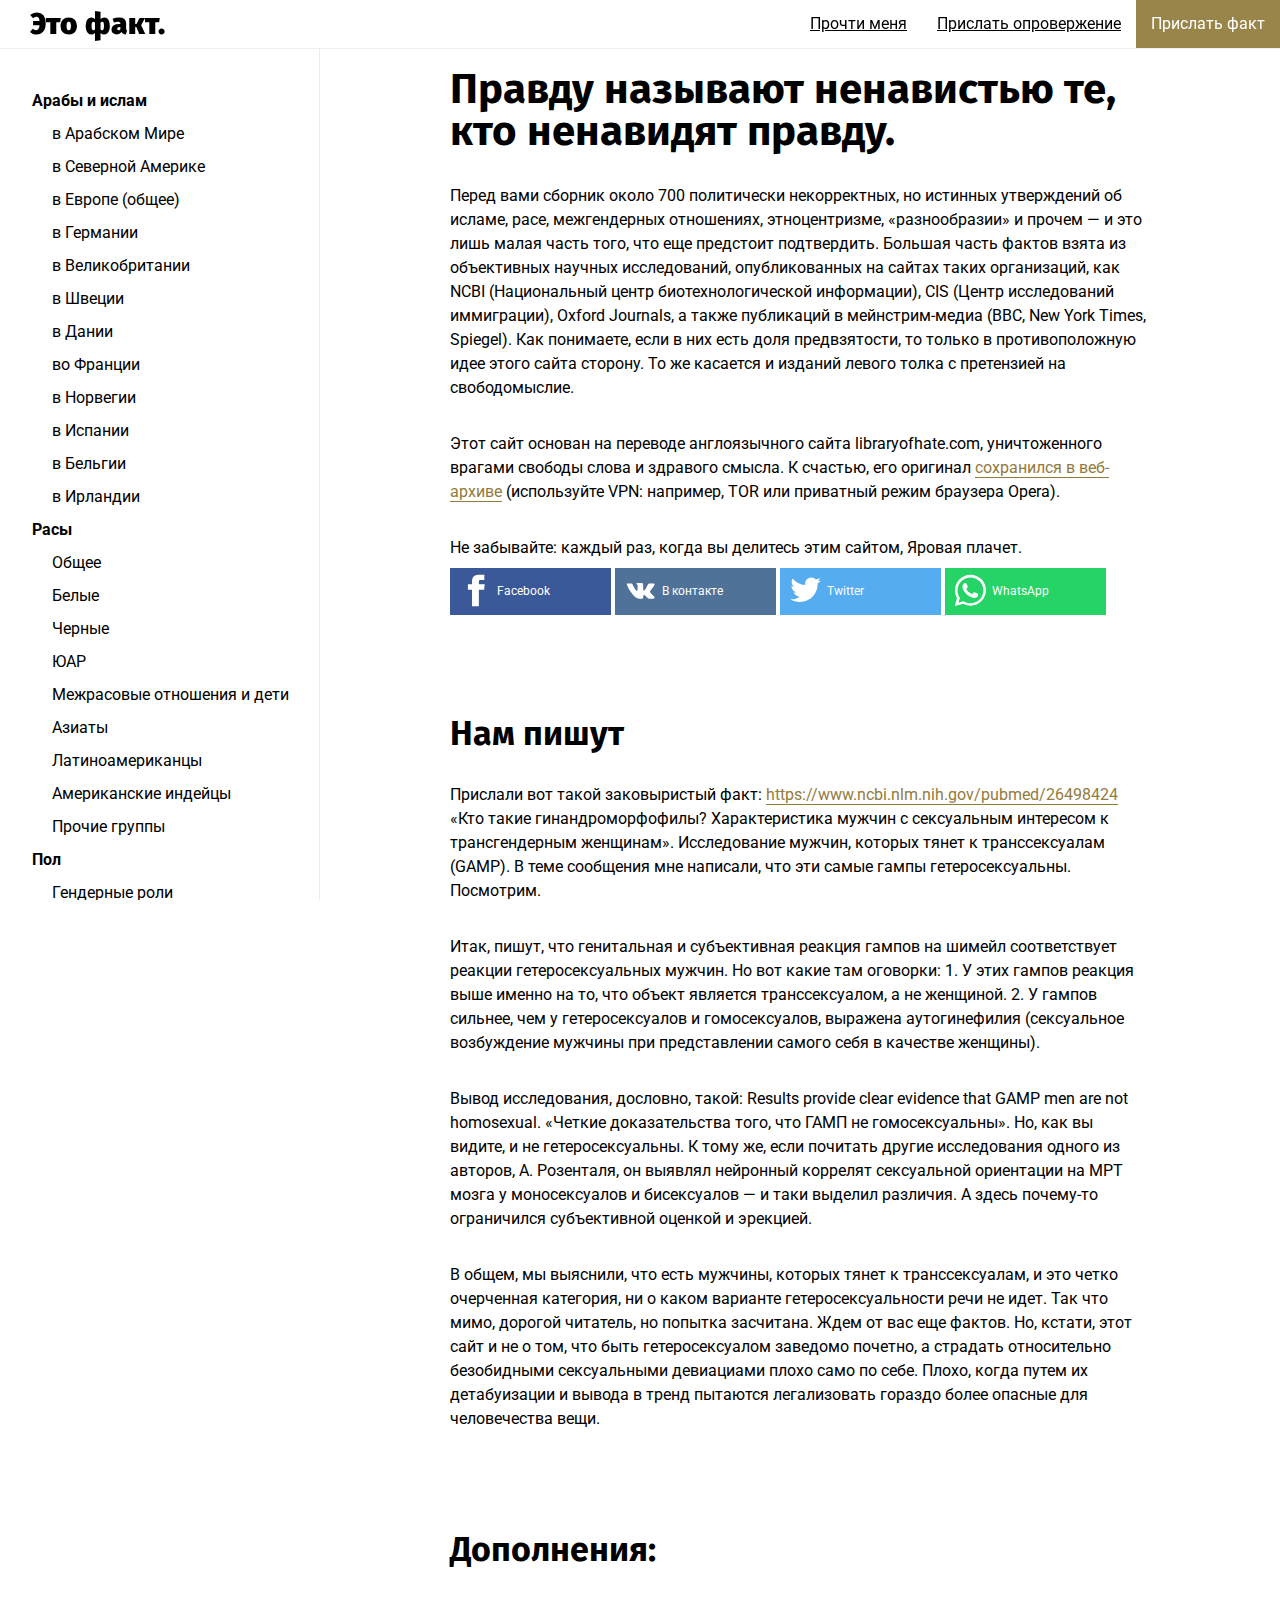
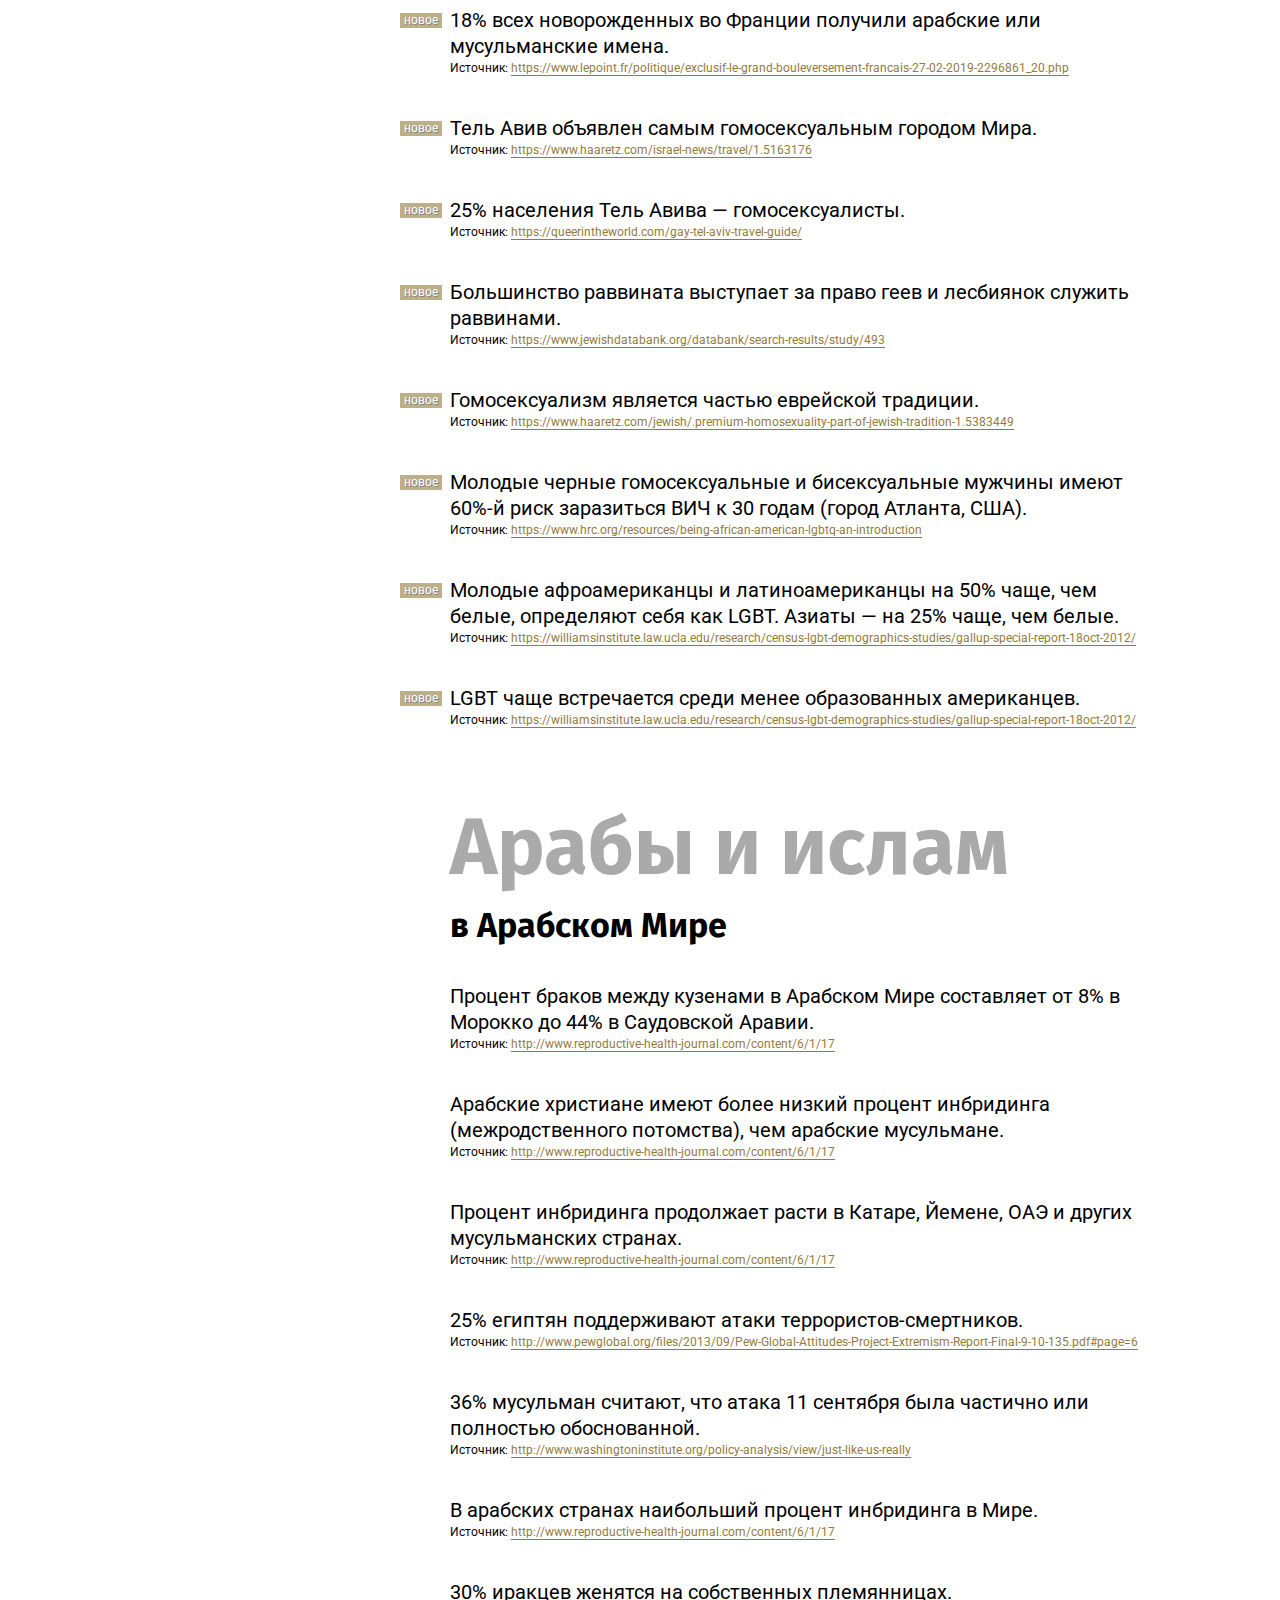
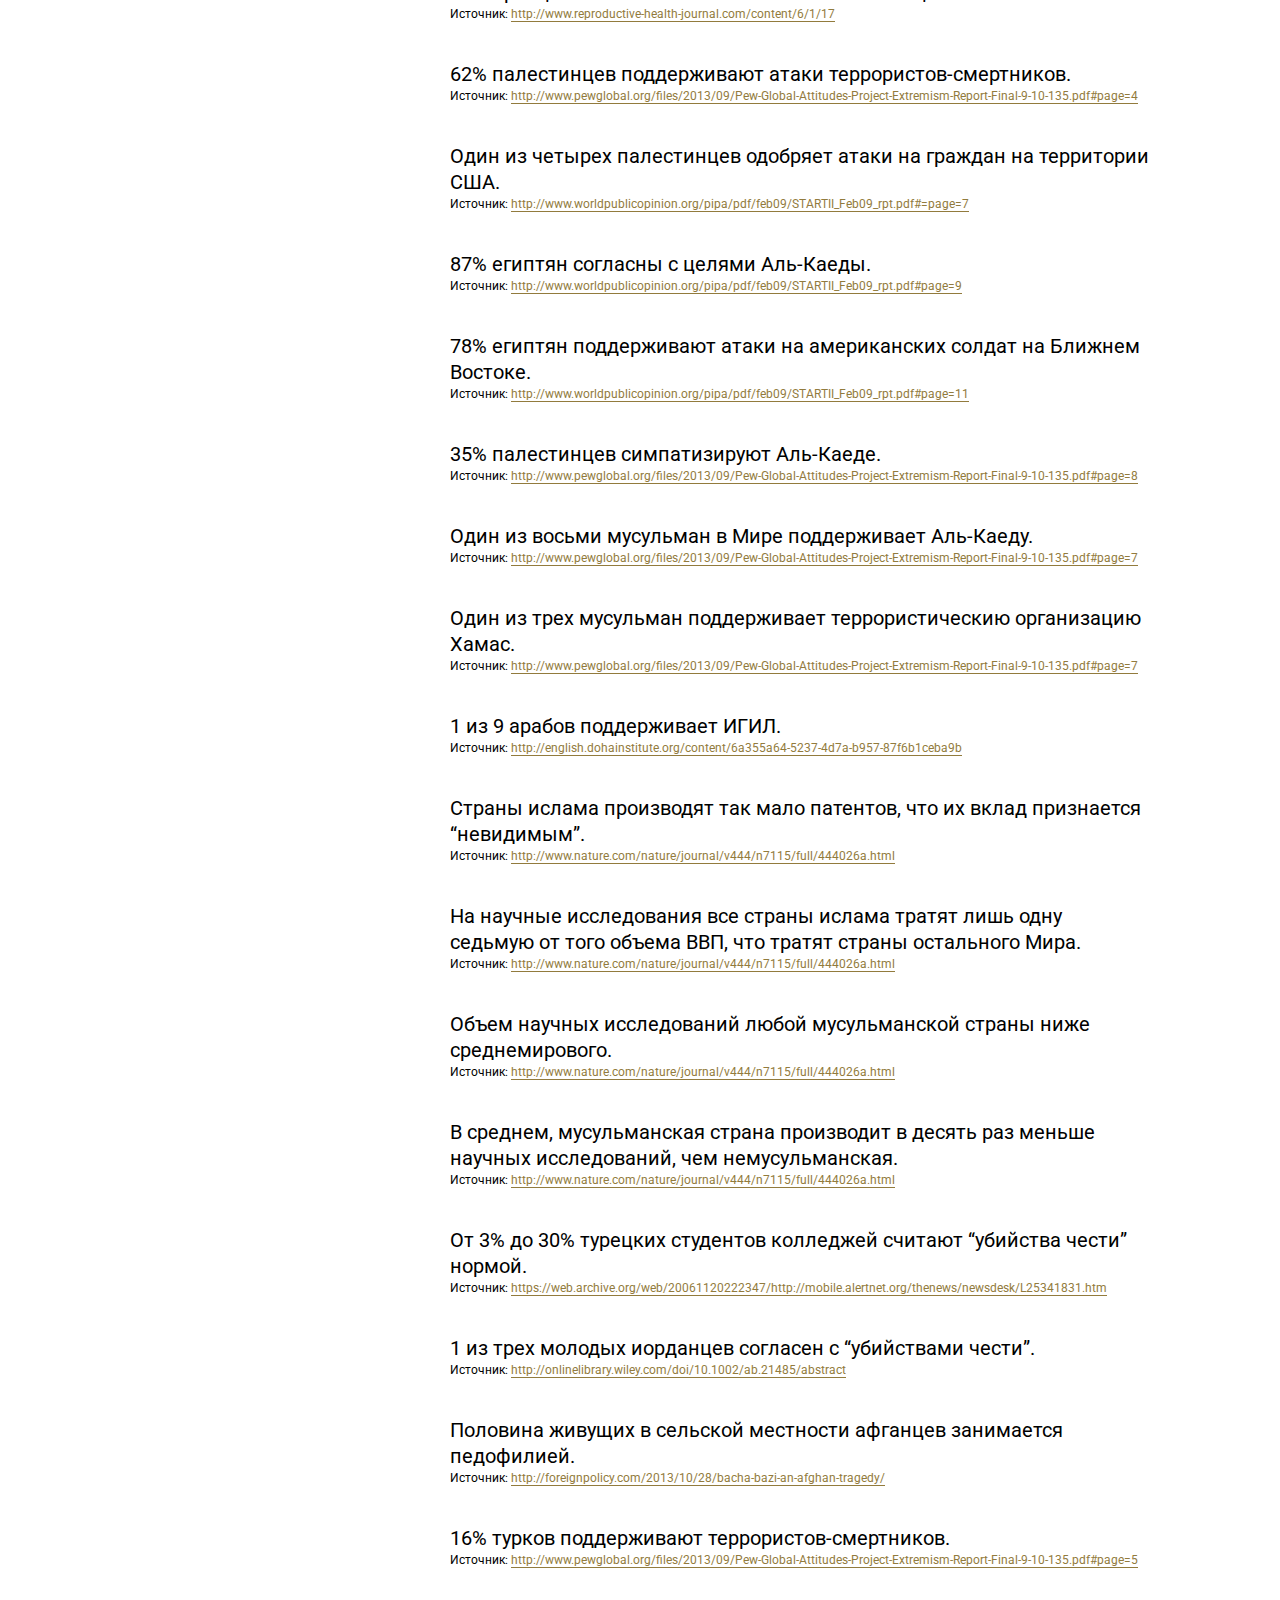
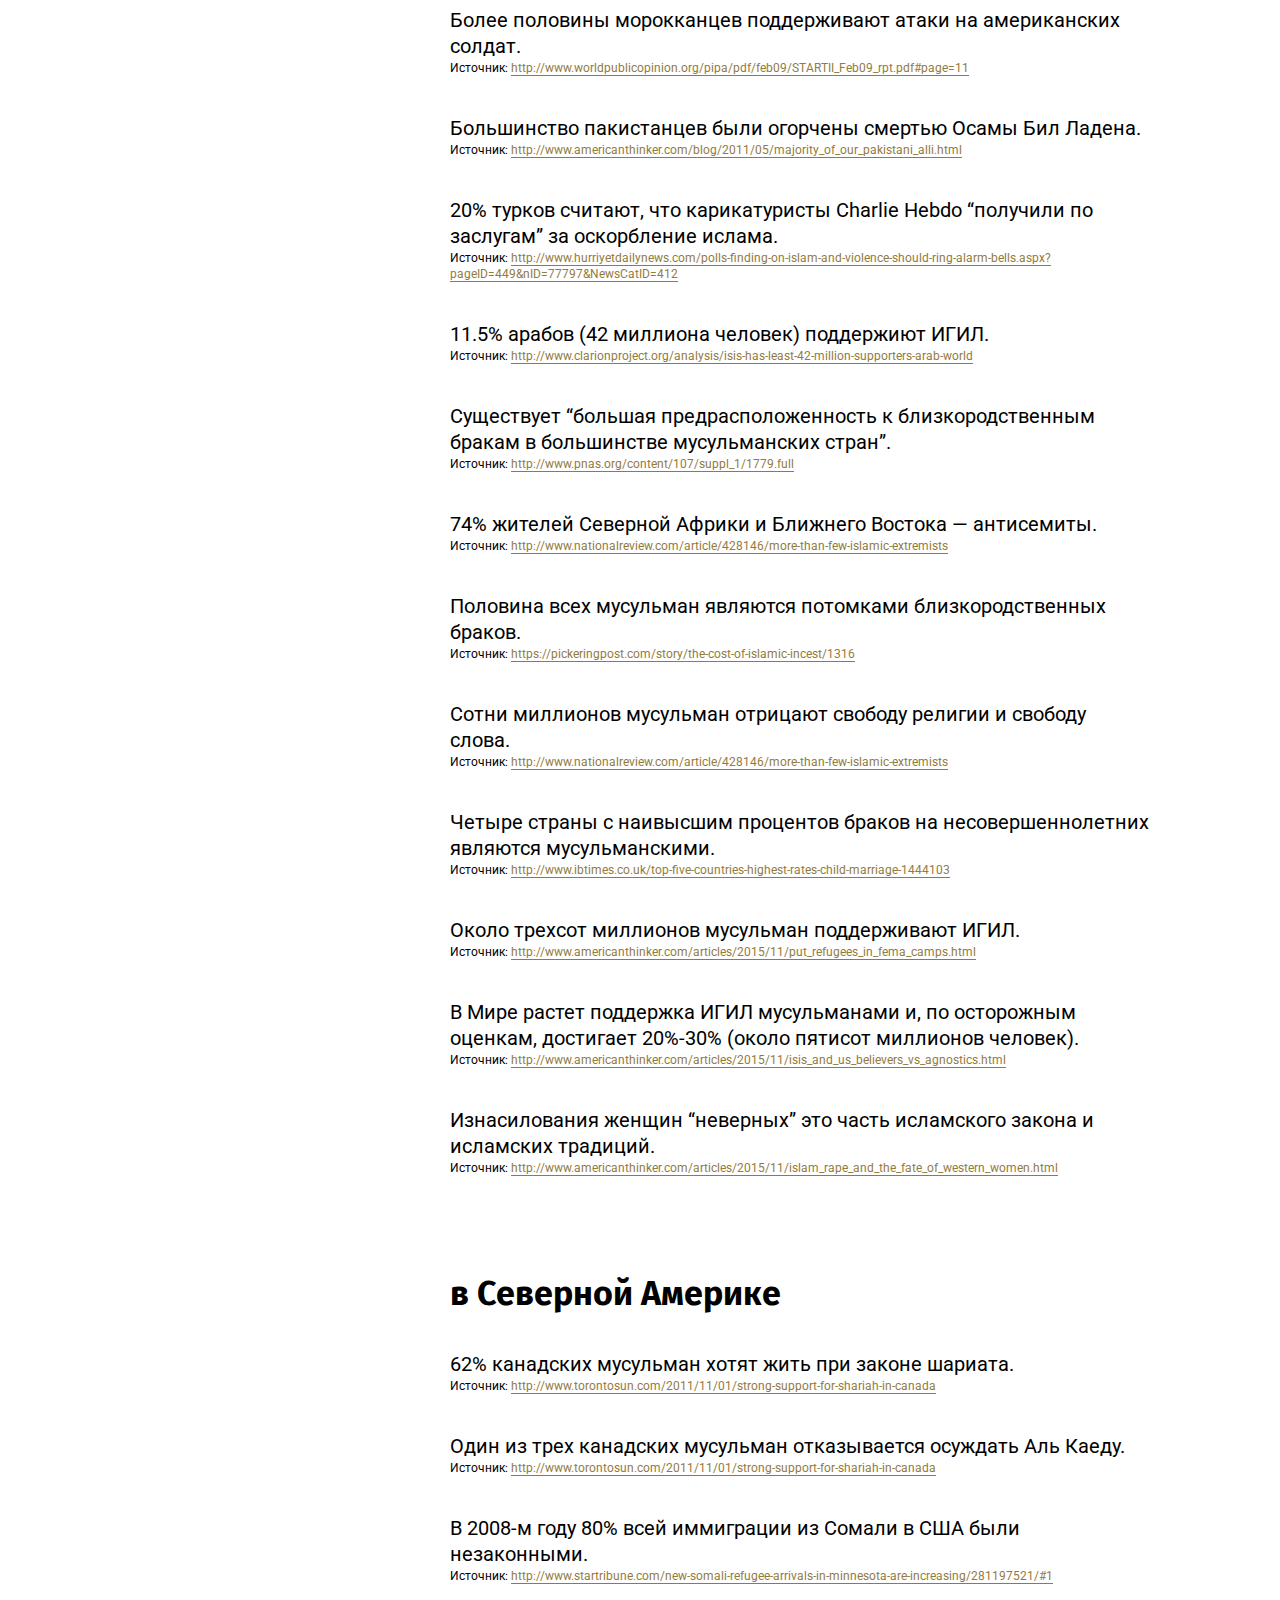
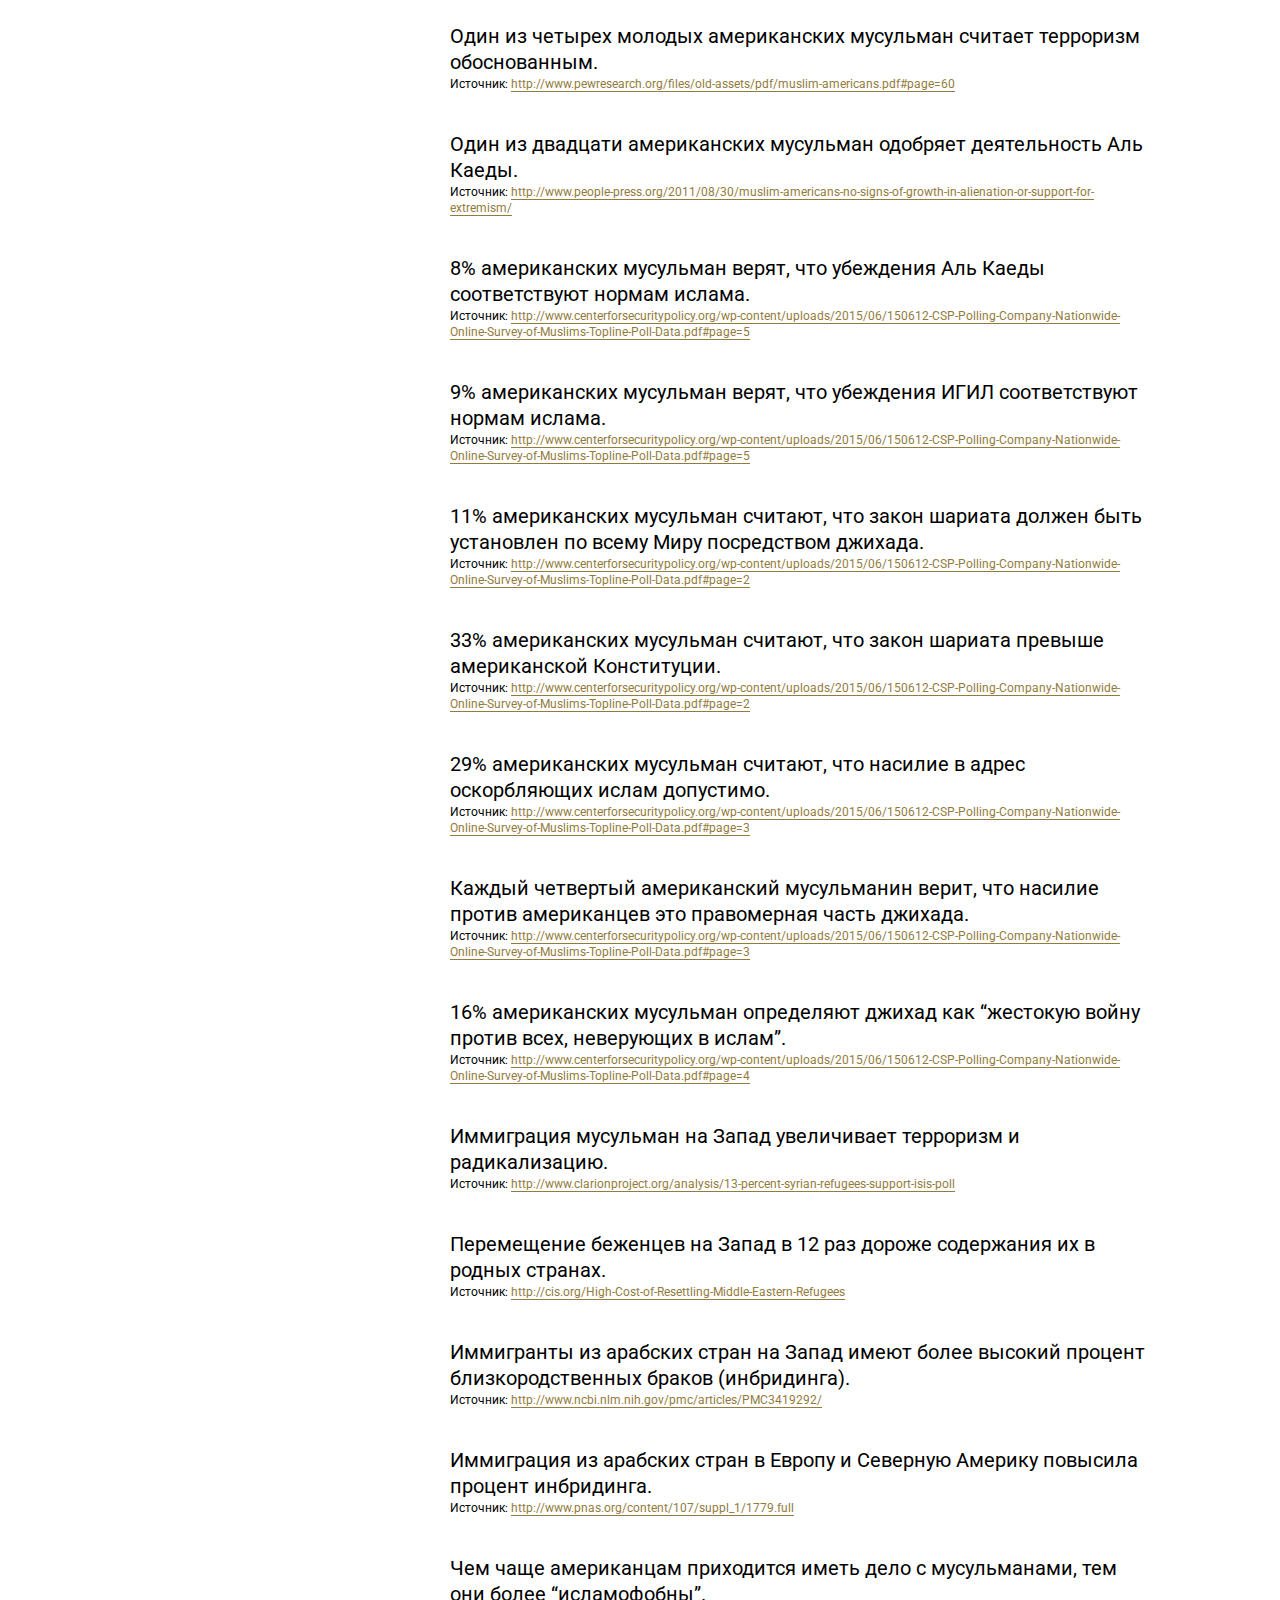
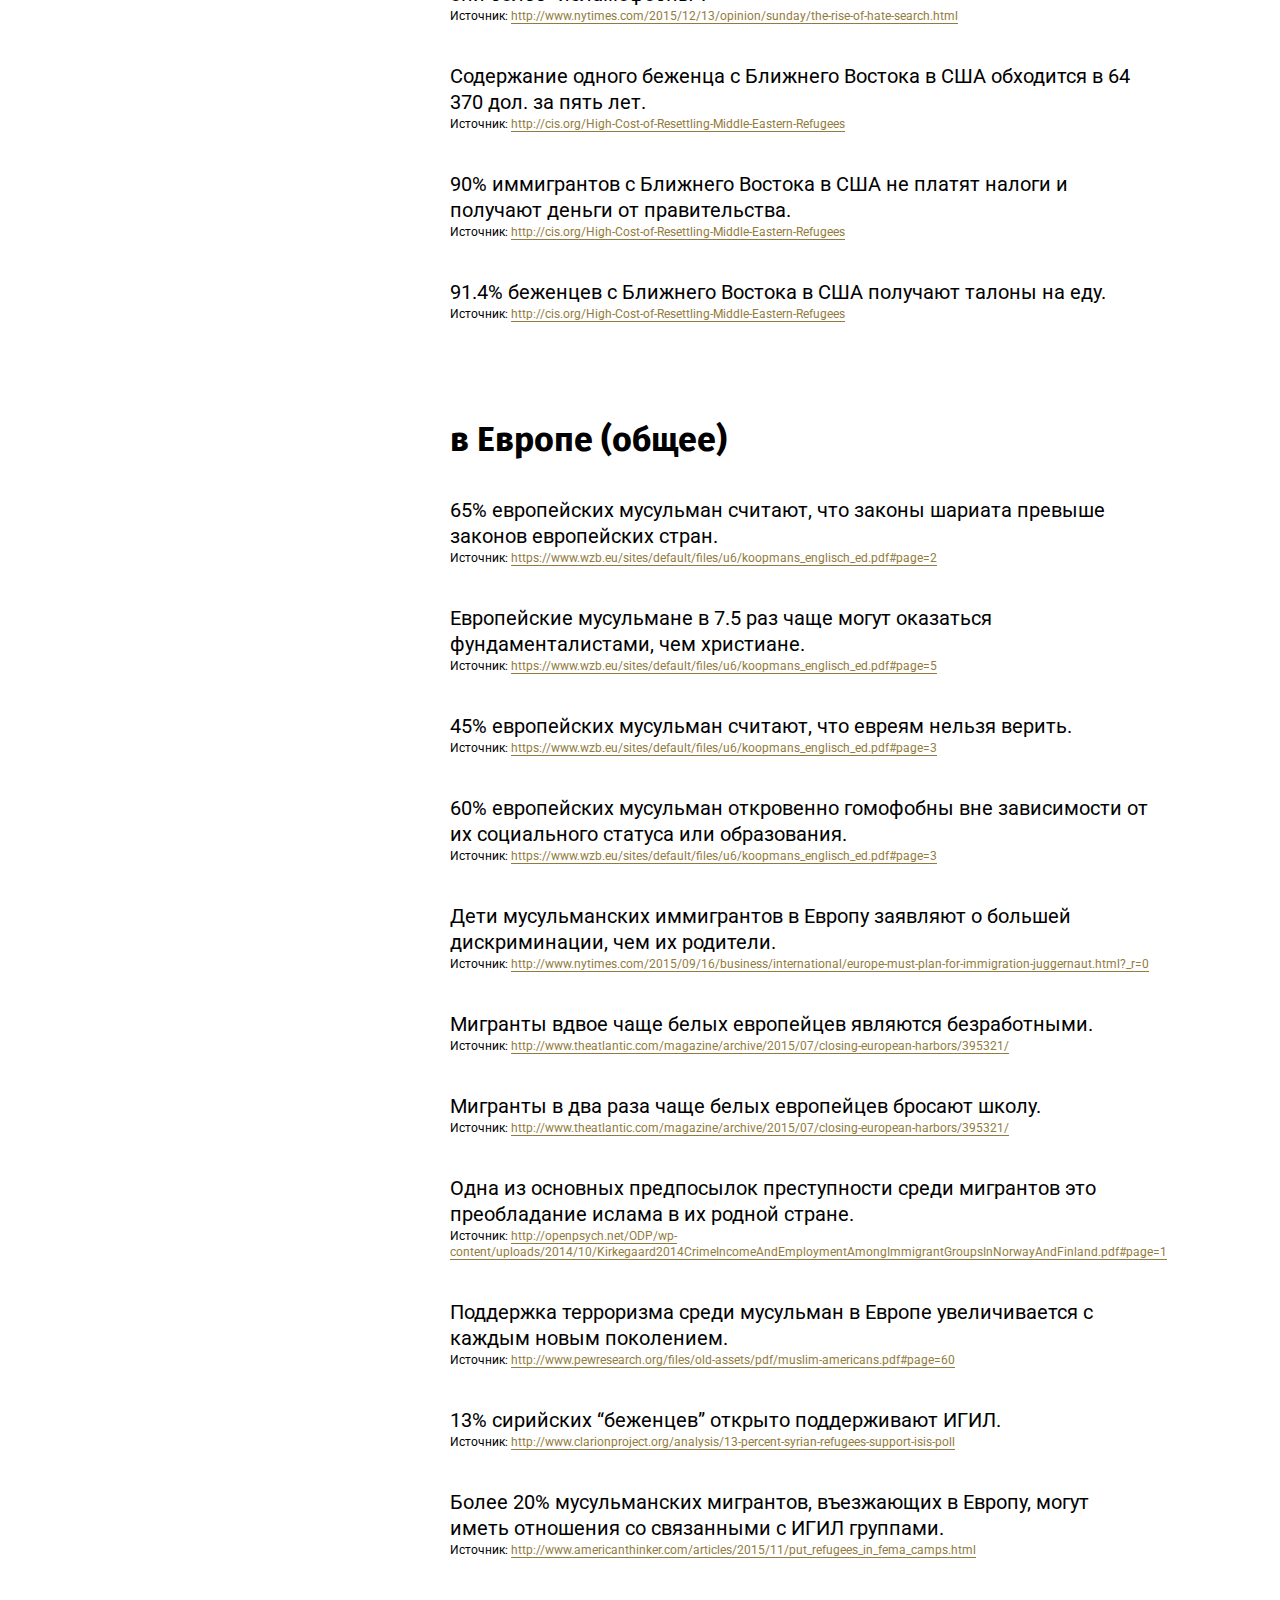
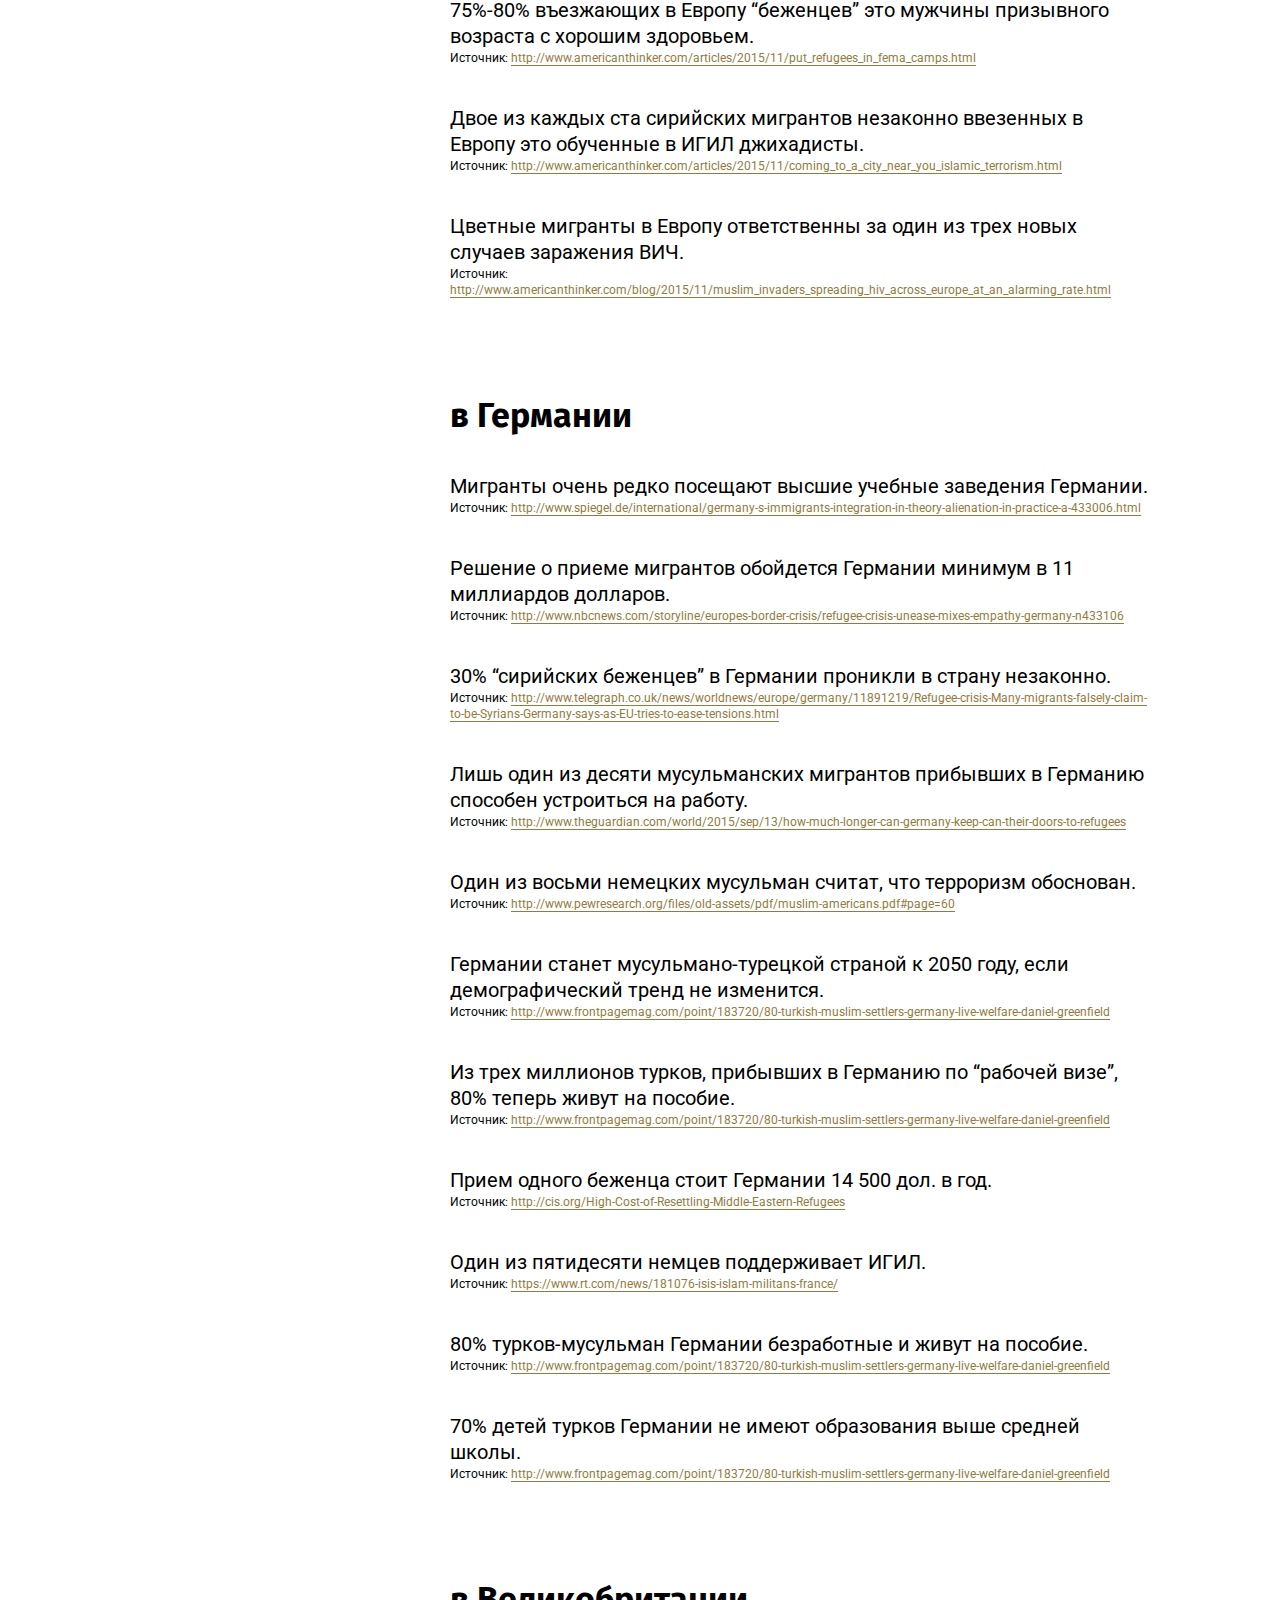
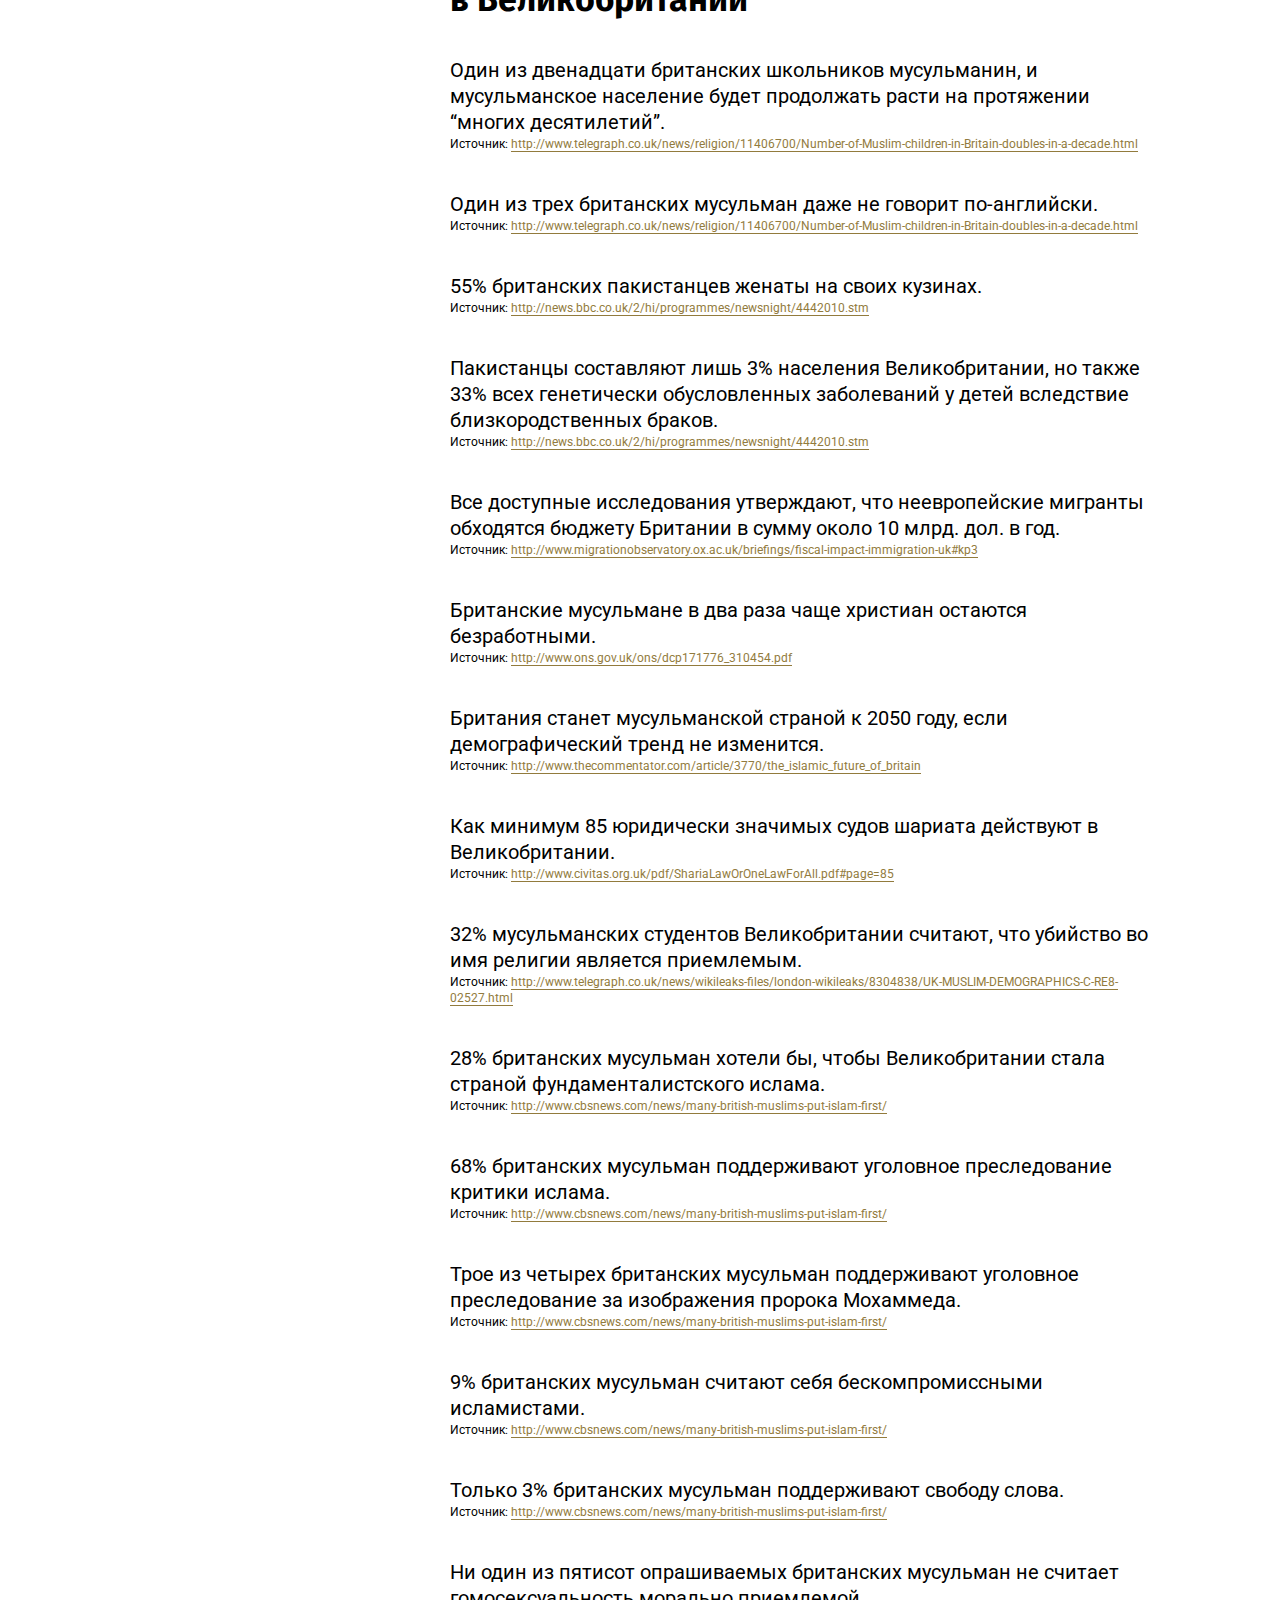
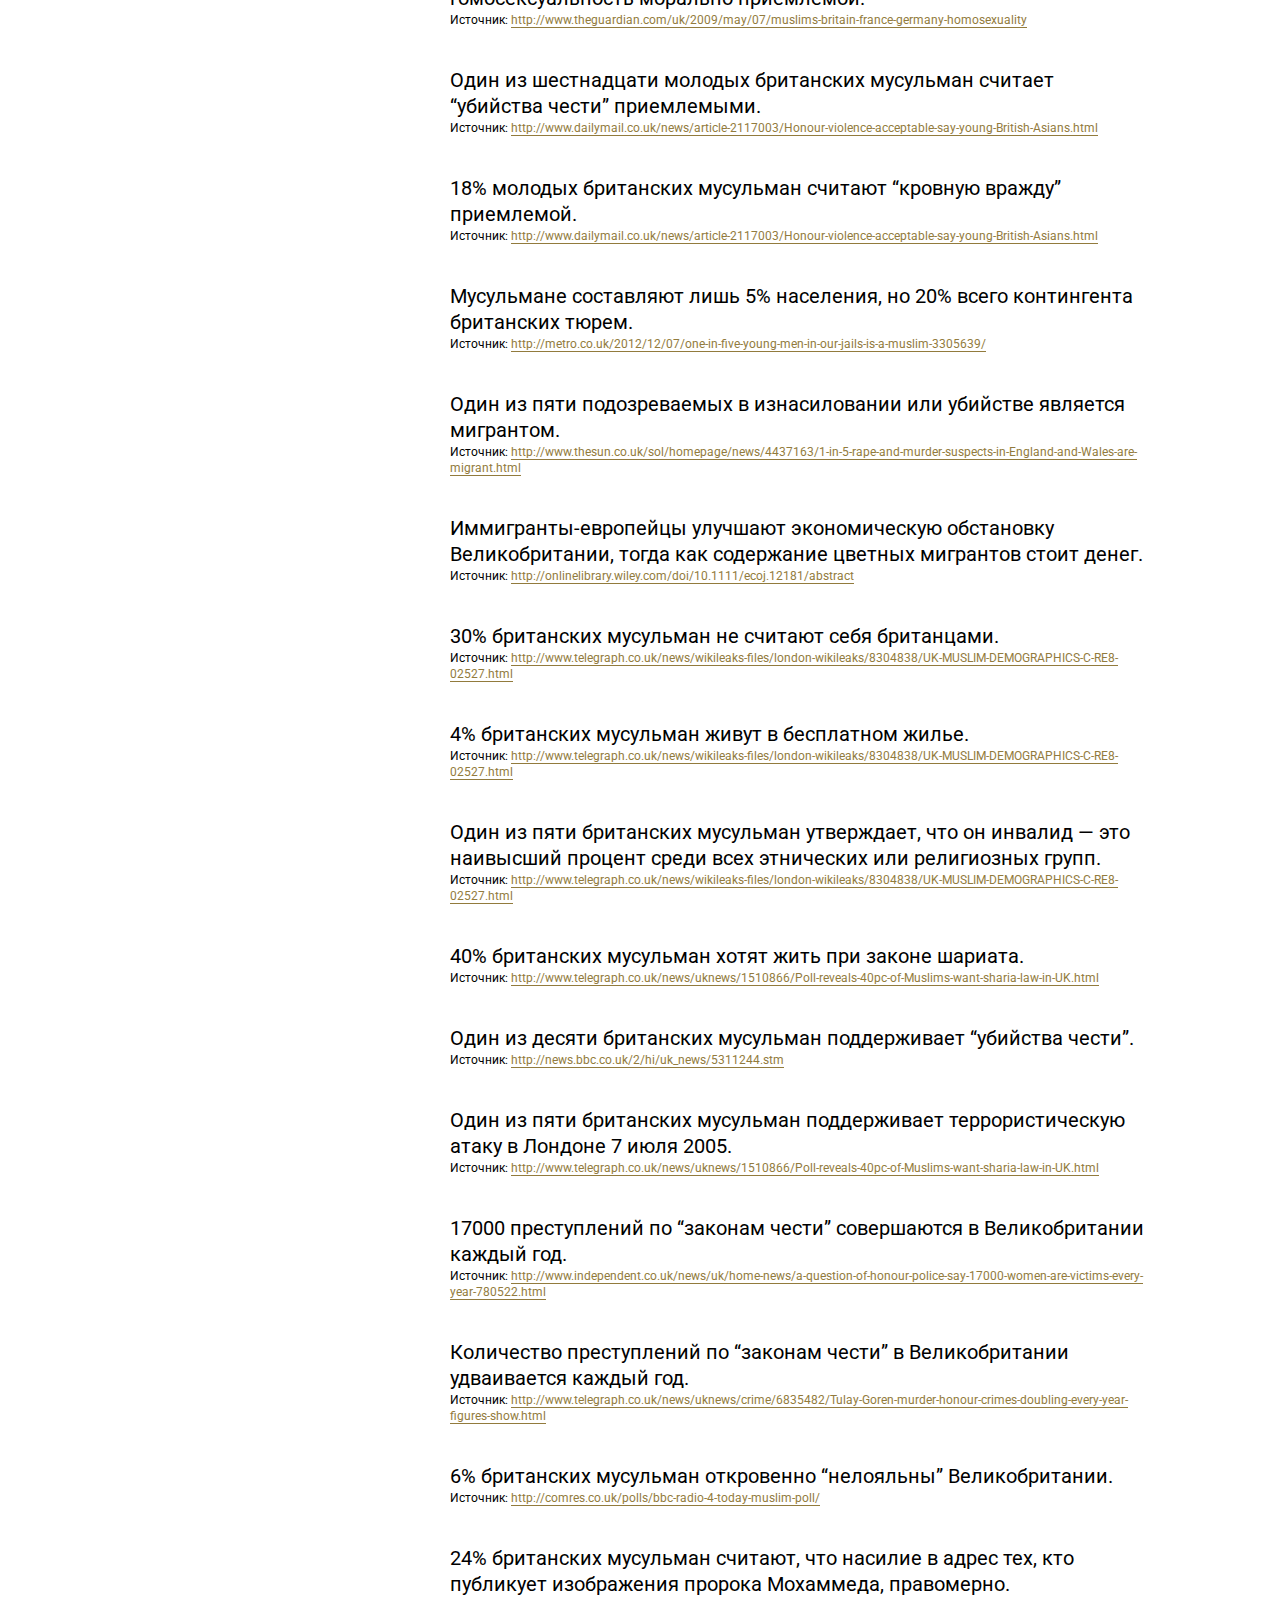
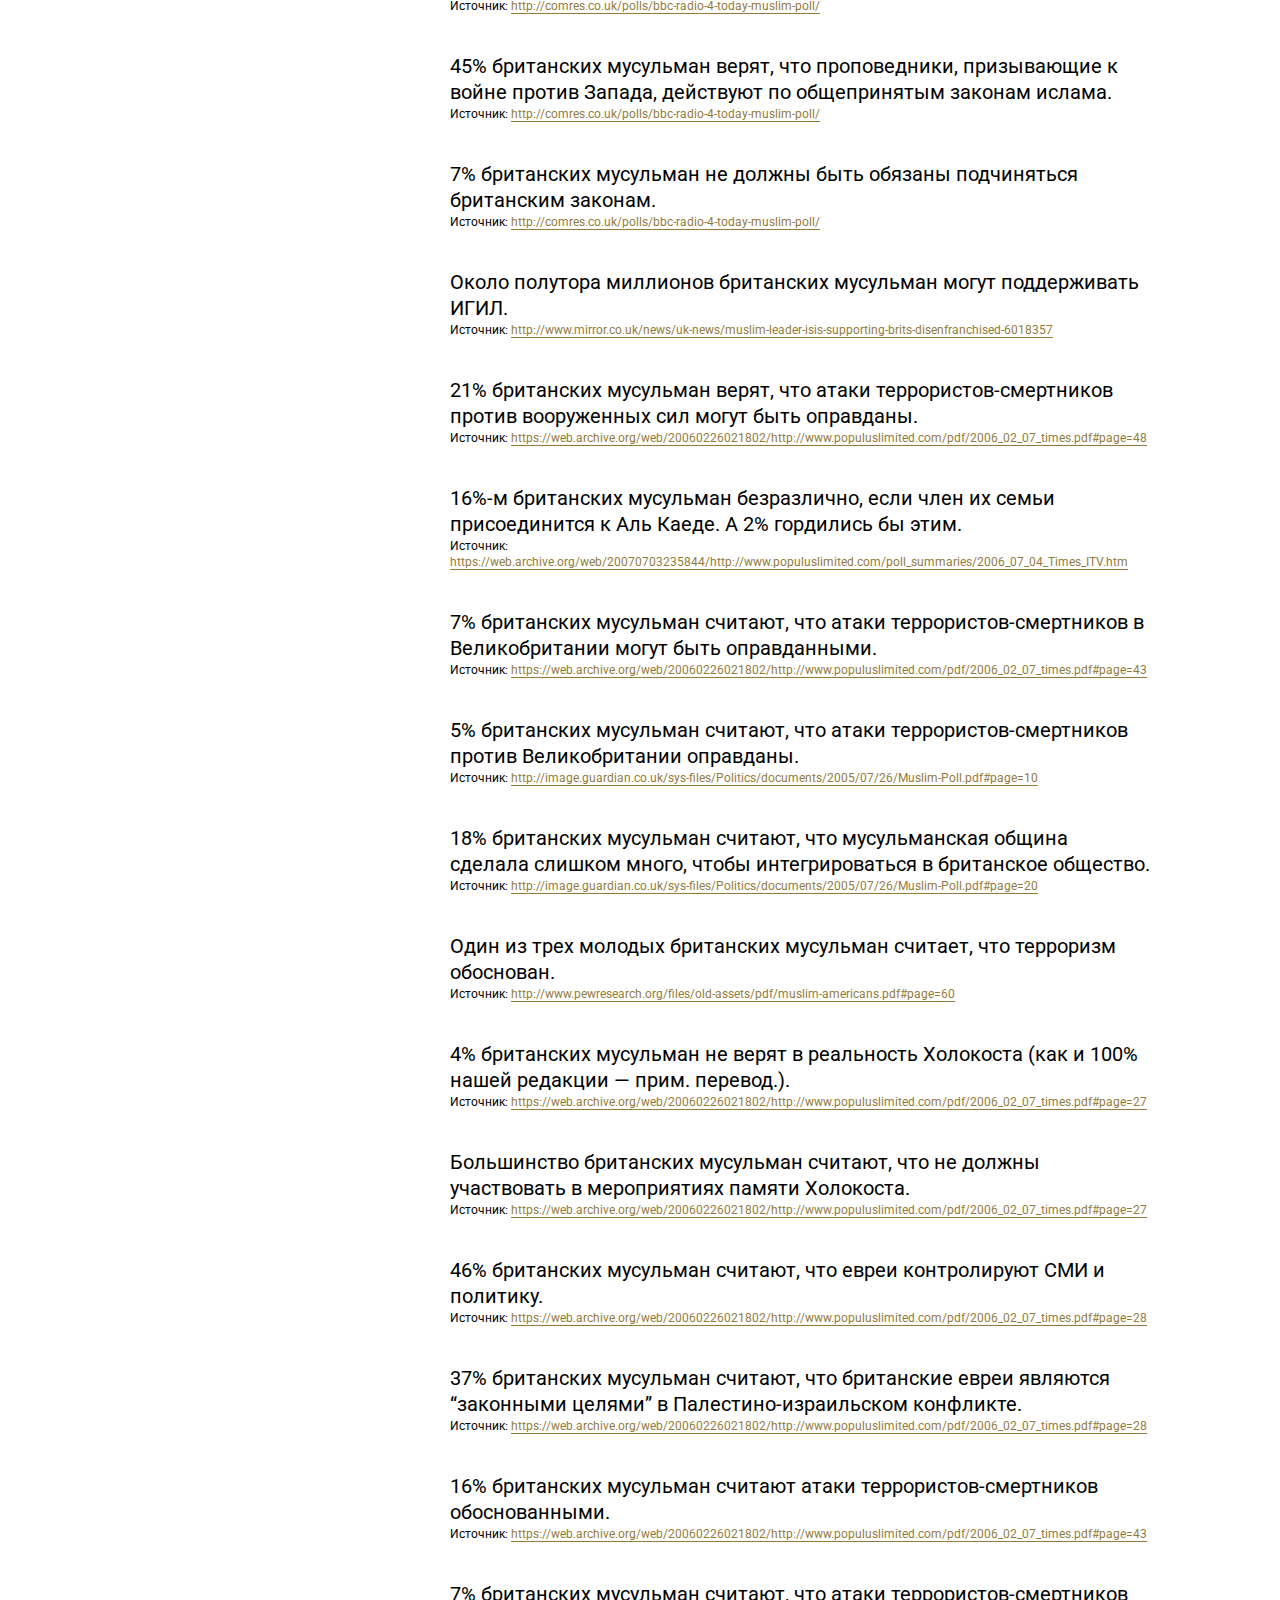
==== index.html @ 8bdcd903 "+" ====
<!DOCTYPE html>
<html lang="ru">

<head>

	<title>Это факт.</title>
	<meta name="description" content="Подборка научных, статистически доказанных и проверенных жизнью фактов для чистки мозгов от вируса либерализма и толерантности.">
	<meta name="author" content="К.">
	<link rel="shortcut icon" type="image/png" href="favicon.png" />

	<meta charset="utf-8">
	<meta name="viewport" content="initial-scale=1.0,user-scalable=no,maximum-scale=1" media="(device-height: 568px)">
	<meta name="apple-mobile-web-app-capable" content="yes">
	<meta name="HandheldFriendly" content="True">
	<meta name="apple-mobile-web-app-status-bar-style" content="black">

	<meta property="og:locale" content="ru_RU" />
	<meta property="og:type" content="website" />
	<meta property="og:title" content="Это факт." />
	<meta property="og:description" content="Подборка научных, статистически доказанных и проверенных жизнью фактов для чистки мозгов от вируса либерализма и толерантности." />
	<meta property="og:image" content="https://etofact.github.io/social-image.jpg" />
	<meta property="og:url" content="http://etofact.github.io" />
	<meta property="og:site_name" content="Это факт." />
	<meta name="twitter:title" content="Это факт">
	<meta name="twitter:description" content="Подборка научных, статистически доказанных и проверенных жизнью фактов для чистки мозгов от вируса либерализма и толерантности.">
	<meta name="twitter:image" content="https://etofact.github.io/social-image.jpg">

	<!-- Style Sheets -->
	<link rel="stylesheet" type="text/css" media="all" href="css/reset.css" />
	<link rel="stylesheet" type="text/css" media="all" href="css/trunk.css" />

	<!-- Scripts -->
	<script type="text/javascript">
		if (typeof jQuery == 'undefined')
			document.write(unescape("%3Cscript src='js/jquery-1.9.js'" +
				"type='text/javascript'%3E%3C/script%3E"))
	</script>
	<script type="text/javascript" language="javascript" src="js/trunk.js"></script>
	<!--[if lt IE 9]>
<script src="js/html5shiv.js"></script>
<![endif]-->


</head>

<body id="mainNav">

	<div class="container">

		<header class="slide">
			<ul id="navToggle" class="burger slide">
				<li></li>
				<li></li>
				<li></li>
			</ul>
			<h1>Это факт.</h1>

			<label class="send-f" for="modal-2">Прислать факт</label>
			<label class="send-x" for="modal-1">Прислать опровержение</label>
			<a class="send-x js-scroll-trigger" href="#Reamde">Прочти меня</a>


			<dropdown>
				<input id="toggle2" type="checkbox">
				<label for="toggle2" class="animate"></label>
				<ul class="animate">
					<li class="animate">
						<a class="resp-sharing-button__link" href="https://facebook.com/sharer/sharer.php?u=https%3A%2F%2Fetofact.github.io" target="_blank" rel="noopener" aria-label="Facebook">
							<div class="resp-sharing-button resp-sharing-button--facebook resp-sharing-button--medium">
								<div aria-hidden="true" class="resp-sharing-button__icon resp-sharing-button__icon--solid">
									<svg xmlns="http://www.w3.org/2000/svg" viewBox="0 0 24 24">
										<path d="M18.77 7.46H14.5v-1.9c0-.9.6-1.1 1-1.1h3V.5h-4.33C10.24.5 9.5 3.44 9.5 5.32v2.15h-3v4h3v12h5v-12h3.85l.42-4z" /></svg></div>Facebook
							</div>
						</a>

					</li>
					<li class="animate">
						<a class="resp-sharing-button__link" href="http://vk.com/share.php?title=%D0%9F%D0%BE%D0%B4%D0%B1%D0%BE%D1%80%D0%BA%D0%B0%20%D0%BD%D0%B0%D1%83%D1%87%D0%BD%D1%8B%D1%85%2C%20%D1%81%D1%82%D0%B0%D1%82%D0%B8%D1%81%D1%82%D0%B8%D1%87%D0%B5%D1%81%D0%BA%D0%B8%20%D0%B4%D0%BE%D0%BA%D0%B0%D0%B7%D0%B0%D0%BD%D0%BD%D1%8B%D1%85%20%D0%B8%20%D0%BE%D0%B1%D1%89%D0%B5%D0%B8%D0%B7%D0%B2%D0%B5%D1%81%D1%82%D0%BD%D1%8B%D1%85%20%D1%83%D1%82%D0%B2%D0%B5%D1%80%D0%B6%D0%B4%D0%B5%D0%BD%D0%B8%D0%B9%20%D0%B4%D0%BB%D1%8F%20%D0%B2%D0%B7%D1%80%D1%8B%D0%B2%D0%B0%20%D0%BB%D0%B8%D0%B1%D0%B5%D1%80%D0%B0%D0%BB%D1%8C%D0%BD%D1%8B%D1%85%20%D0%BC%D0%BE%D0%B7%D0%B3%D0%BE%D0%B2.&amp;url=https%3A%2F%2Fetofact.github.io" target="_blank" rel="noopener" aria-label="VK">
							<div class="resp-sharing-button resp-sharing-button--vk resp-sharing-button--medium">
								<div aria-hidden="true" class="resp-sharing-button__icon resp-sharing-button__icon--solid">
									<svg xmlns="http://www.w3.org/2000/svg" viewBox="0 0 24 24">
										<path d="M21.547 7h-3.29a.743.743 0 0 0-.655.392s-1.312 2.416-1.734 3.23C14.734 12.813 14 12.126 14 11.11V7.603A1.104 1.104 0 0 0 12.896 6.5h-2.474a1.982 1.982 0 0 0-1.75.813s1.255-.204 1.255 1.49c0 .42.022 1.626.04 2.64a.73.73 0 0 1-1.272.503 21.54 21.54 0 0 1-2.498-4.543.693.693 0 0 0-.63-.403h-2.99a.508.508 0 0 0-.48.685C3.005 10.175 6.918 18 11.38 18h1.878a.742.742 0 0 0 .742-.742v-1.135a.73.73 0 0 1 1.23-.53l2.247 2.112a1.09 1.09 0 0 0 .746.295h2.953c1.424 0 1.424-.988.647-1.753-.546-.538-2.518-2.617-2.518-2.617a1.02 1.02 0 0 1-.078-1.323c.637-.84 1.68-2.212 2.122-2.8.603-.804 1.697-2.507.197-2.507z" /></svg></div>В контакте
							</div>
						</a>
					</li>
					<li class="animate">
						<a class="resp-sharing-button__link" href="https://twitter.com/intent/tweet/?text=%D0%9F%D0%BE%D0%B4%D0%B1%D0%BE%D1%80%D0%BA%D0%B0%20%D0%BD%D0%B0%D1%83%D1%87%D0%BD%D1%8B%D1%85%2C%20%D1%81%D1%82%D0%B0%D1%82%D0%B8%D1%81%D1%82%D0%B8%D1%87%D0%B5%D1%81%D0%BA%D0%B8%20%D0%B4%D0%BE%D0%BA%D0%B0%D0%B7%D0%B0%D0%BD%D0%BD%D1%8B%D1%85%20%D0%B8%20%D0%BE%D0%B1%D1%89%D0%B5%D0%B8%D0%B7%D0%B2%D0%B5%D1%81%D1%82%D0%BD%D1%8B%D1%85%20%D1%83%D1%82%D0%B2%D0%B5%D1%80%D0%B6%D0%B4%D0%B5%D0%BD%D0%B8%D0%B9%20%D0%B4%D0%BB%D1%8F%20%D0%B2%D0%B7%D1%80%D1%8B%D0%B2%D0%B0%20%D0%BB%D0%B8%D0%B1%D0%B5%D1%80%D0%B0%D0%BB%D1%8C%D0%BD%D1%8B%D1%85%20%D0%BC%D0%BE%D0%B7%D0%B3%D0%BE%D0%B2.&amp;url=https%3A%2F%2Fetofact.github.io" target="_blank" rel="noopener" aria-label="Twitter">
							<div class="resp-sharing-button resp-sharing-button--twitter resp-sharing-button--medium">
								<div aria-hidden="true" class="resp-sharing-button__icon resp-sharing-button__icon--solid">
									<svg xmlns="http://www.w3.org/2000/svg" viewBox="0 0 24 24">
										<path d="M23.44 4.83c-.8.37-1.5.38-2.22.02.93-.56.98-.96 1.32-2.02-.88.52-1.86.9-2.9 1.1-.82-.88-2-1.43-3.3-1.43-2.5 0-4.55 2.04-4.55 4.54 0 .36.03.7.1 1.04-3.77-.2-7.12-2-9.36-4.75-.4.67-.6 1.45-.6 2.3 0 1.56.8 2.95 2 3.77-.74-.03-1.44-.23-2.05-.57v.06c0 2.2 1.56 4.03 3.64 4.44-.67.2-1.37.2-2.06.08.58 1.8 2.26 3.12 4.25 3.16C5.78 18.1 3.37 18.74 1 18.46c2 1.3 4.4 2.04 6.97 2.04 8.35 0 12.92-6.92 12.92-12.93 0-.2 0-.4-.02-.6.9-.63 1.96-1.22 2.56-2.14z" /></svg></div>Twitter
							</div>
						</a>
					</li>
					<li class="animate">
						<a class="resp-sharing-button__link" href="whatsapp://send?text=%D0%9F%D0%BE%D0%B4%D0%B1%D0%BE%D1%80%D0%BA%D0%B0%20%D0%BD%D0%B0%D1%83%D1%87%D0%BD%D1%8B%D1%85%2C%20%D1%81%D1%82%D0%B0%D1%82%D0%B8%D1%81%D1%82%D0%B8%D1%87%D0%B5%D1%81%D0%BA%D0%B8%20%D0%B4%D0%BE%D0%BA%D0%B0%D0%B7%D0%B0%D0%BD%D0%BD%D1%8B%D1%85%20%D0%B8%20%D0%BE%D0%B1%D1%89%D0%B5%D0%B8%D0%B7%D0%B2%D0%B5%D1%81%D1%82%D0%BD%D1%8B%D1%85%20%D1%83%D1%82%D0%B2%D0%B5%D1%80%D0%B6%D0%B4%D0%B5%D0%BD%D0%B8%D0%B9%20%D0%B4%D0%BB%D1%8F%20%D0%B2%D0%B7%D1%80%D1%8B%D0%B2%D0%B0%20%D0%BB%D0%B8%D0%B1%D0%B5%D1%80%D0%B0%D0%BB%D1%8C%D0%BD%D1%8B%D1%85%20%D0%BC%D0%BE%D0%B7%D0%B3%D0%BE%D0%B2.%20https%3A%2F%2Fetofact.github.io" target="_blank" rel="noopener" aria-label="WhatsApp">
							<div class="resp-sharing-button resp-sharing-button--whatsapp resp-sharing-button--medium">
								<div aria-hidden="true" class="resp-sharing-button__icon resp-sharing-button__icon--solid">
									<svg xmlns="http://www.w3.org/2000/svg" viewBox="0 0 24 24">
										<path d="M20.1 3.9C17.9 1.7 15 .5 12 .5 5.8.5.7 5.6.7 11.9c0 2 .5 3.9 1.5 5.6L.6 23.4l6-1.6c1.6.9 3.5 1.3 5.4 1.3 6.3 0 11.4-5.1 11.4-11.4-.1-2.8-1.2-5.7-3.3-7.8zM12 21.4c-1.7 0-3.3-.5-4.8-1.3l-.4-.2-3.5 1 1-3.4L4 17c-1-1.5-1.4-3.2-1.4-5.1 0-5.2 4.2-9.4 9.4-9.4 2.5 0 4.9 1 6.7 2.8 1.8 1.8 2.8 4.2 2.8 6.7-.1 5.2-4.3 9.4-9.5 9.4zm5.1-7.1c-.3-.1-1.7-.9-1.9-1-.3-.1-.5-.1-.7.1-.2.3-.8 1-.9 1.1-.2.2-.3.2-.6.1s-1.2-.5-2.3-1.4c-.9-.8-1.4-1.7-1.6-2-.2-.3 0-.5.1-.6s.3-.3.4-.5c.2-.1.3-.3.4-.5.1-.2 0-.4 0-.5C10 9 9.3 7.6 9 7c-.1-.4-.4-.3-.5-.3h-.6s-.4.1-.7.3c-.3.3-1 1-1 2.4s1 2.8 1.1 3c.1.2 2 3.1 4.9 4.3.7.3 1.2.5 1.6.6.7.2 1.3.2 1.8.1.6-.1 1.7-.7 1.9-1.3.2-.7.2-1.2.2-1.3-.1-.3-.3-.4-.6-.5z" /></svg></div>WhatsApp
							</div>
						</a>
					</li>
				</ul>
			</dropdown>



		</header>

		<nav class="slide">
			<div class="sidebar-mask"></div>
			<div class="sidebar" id="navbarResponsive">

				<ul class="navbar-nav" id="main">

					<div class="sendfact-smallscreen">
						<label for="modal-2">Прислать факт</label>
						<label for="modal-1">Прислать опровержение</label>
						<a class="js-scroll-trigger" href="#Reamde">Прочти меня</a>
					</div>

					<li class="nav-item">
						<a class="nav-link js-scroll-trigger" href="#ArIs">Арабы и ислам</a>

						<ul>
							<li class="nav-item"><a class="nav-link js-scroll-trigger" href="#ArIs-1">в Арабском Мире</a>

							</li>
							<li class="nav-item"><a class="nav-link js-scroll-trigger" href="#ArIs-2">в Северной Америке</a>

							</li>
							<li class="nav-item"><a class="nav-link js-scroll-trigger" href="#ArIs-3">в Европе (общее)</a>

							</li>
							<li class="nav-item"><a class="nav-link js-scroll-trigger" href="#ArIs-4">в Германии</a>

							</li>
							<li class="nav-item"><a class="nav-link js-scroll-trigger" href="#ArIs-5">в Великобритании</a>

							</li>
							<li class="nav-item"><a class="nav-link js-scroll-trigger" href="#ArIs-6">в Швеции</a>

							</li>
							<li class="nav-item"><a class="nav-link js-scroll-trigger" href="#ArIs-7">в Дании</a>

							</li>
							<li class="nav-item"><a class="nav-link js-scroll-trigger" href="#ArIs-8">во Франции</a>

							</li>
							<li class="nav-item"><a class="nav-link js-scroll-trigger" href="#ArIs-9">в Норвегии</a>

							</li>
							<li class="nav-item"><a class="nav-link js-scroll-trigger" href="#ArIs-10">в Испании</a>

							</li>
							<li class="nav-item"><a class="nav-link js-scroll-trigger" href="#ArIs-11">в Бельгии</a>

							</li>
							<li class="nav-item"><a class="nav-link js-scroll-trigger" href="#ArIs-12">в Ирландии</a>

							</li>
						</ul>
					</li>
					<li class="nav-item">
						<a class="nav-link js-scroll-trigger" href="#Races">Расы</a>

						<ul>
							<li class="nav-item"><a class="nav-link js-scroll-trigger" href="#Races-1">Общее</a>

							</li>
							<li class="nav-item"><a class="nav-link js-scroll-trigger" href="#Races-2">Белые</a>

							</li>
							<li class="nav-item"><a class="nav-link js-scroll-trigger" href="#Races-3">Черные</a>

							</li>
							<li class="nav-item"><a class="nav-link js-scroll-trigger" href="#Races-4">ЮАР</a>

							</li>
							<li class="nav-item"><a class="nav-link js-scroll-trigger" href="#Races-5">Межрасовые отношения и дети</a>

							</li>
							<li class="nav-item"><a class="nav-link js-scroll-trigger" href="#Races-6">Азиаты</a>

							</li>
							<li class="nav-item"><a class="nav-link js-scroll-trigger" href="#Races-7">Латиноамериканцы</a>

							</li>
							<li class="nav-item"><a class="nav-link js-scroll-trigger" href="#Races-8">Американские индейцы</a>

							</li>
							<li class="nav-item"><a class="nav-link js-scroll-trigger" href="#Races-9">Прочие группы</a>

							</li>
						</ul>
					</li>
					<li class="nav-item">
						<a class="nav-link js-scroll-trigger" href="#Gen">Пол</a>

						<ul>
							<li class="nav-item"><a class="nav-link js-scroll-trigger" href="#Gen-1">Гендерные роли</a>

							</li>
							<li class="nav-item"><a class="nav-link js-scroll-trigger" href="#Gen-2">Геи и лесбиянки</a>

							</li>
							<li class="nav-item"><a class="nav-link js-scroll-trigger" href="#Gen-3">Транссексуалы</a>

							</li>
							<li class="nav-item"><a class="nav-link js-scroll-trigger" href="#Gen-4">Мужественность</a>

							</li>
							<li class="nav-item"><a class="nav-link js-scroll-trigger" href="#Gen-5">Привлекательность</a>

							</li>
						</ul>
					</li>

					<li class="nav-item"><a class="nav-link js-scroll-trigger" href="#Div-1">&laquo;Разнообразие&raquo;</a>

					</li>
					<li class="nav-item"><a class="nav-link js-scroll-trigger" href="#Etno">Этноцентризм</a>

					</li>
					<li class="nav-item"><a class="nav-link js-scroll-trigger" href="#Intel">Интеллект</a>

					</li>
					<li class="nav-item"><a class="nav-link js-scroll-trigger" href="#Val">Обоснованность рас</a>

					</li>
					<li class="nav-item"><a class="nav-link js-scroll-trigger" href="#Liber">Либерализм</a>

					</li>
					<li class="nav-item"><a class="nav-link js-scroll-trigger" href="#Other">Прочее</a>

					</li>
				</ul>
			</div>
		</nav>

		<div class="right-container">
		<div class="content slide">
			<!-- Для форм используется jotform.com -->

			<input class="modal-state" id="modal-1" type="checkbox" />
			<div class="modal">
				<label class="modal__bg" for="modal-1"></label>
				<div class="modal__inner">
					<label class="modal__close" for="modal-1"></label>

					<div id="frmContact">
						<script type="text/javascript" src="https://form.jotformeu.com/jsform/90147884186366"></script>
					</div>
				</div>
			</div>

			<input class="modal-state" id="modal-2" type="checkbox" />
			<div class="modal">
				<label class="modal__bg" for="modal-2"></label>
				<div class="modal__inner">
					<label class="modal__close" for="modal-2"></label>

					<div id="frmContact">
						<script type="text/javascript" src="https://form.jotformeu.com/jsform/90150404915348"></script>
					</div>
				</div>
			</div>






			<div class="body-section">
				<h4 id="Truth">
					Правду называют ненавистью те, кто ненавидят правду.
				</h4>
				<div class="headline">
				<p>

					Перед вами сборник около 700 политически некорректных, но истинных утверждений об исламе, расе, межгендерных отношениях, этноцентризме, &laquo;разнообразии&raquo; и прочем&nbsp;&mdash; и это лишь малая часть того, что еще предстоит подтвердить. Большая часть фактов взята из объективных научных исследований, опубликованных на сайтах таких организаций, как NCBI (Национальный центр биотехнологической информации), CIS (Центр исследований иммиграции), Oxford Journals, а также публикаций в мейнстрим-медиа (BBC, New York Times, Spiegel). Как понимаете, если в них есть доля предвзятости, то только в противоположную идее этого сайта сторону. То же касается и изданий левого толка с претензией на свободомыслие.

				</p>

				<p>

					Этот сайт основан на переводе англоязычного сайта libraryofhate.com, уничтоженного врагами свободы слова и здравого смысла. К счастью, его оригинал <a target="_blank" href="https://archive.is/LRe05">сохранился в веб-архиве</a> (используйте VPN: например, TOR или приватный режим браузера Opera).

				</p>
				
				<p class="plachet">
					Не забывайте: каждый раз, когда вы делитесь этим сайтом, Яровая плачет.
				</p>
				
			</div>



				<div class="share-fullsize">
					<a class="resp-sharing-button__link" href="https://facebook.com/sharer/sharer.php?u=https%3A%2F%2Fetofact.github.io" target="_blank" rel="noopener" aria-label="Facebook">
						<div class="resp-sharing-button resp-sharing-button--facebook resp-sharing-button--medium">
							<div aria-hidden="true" class="resp-sharing-button__icon resp-sharing-button__icon--solid">
								<svg xmlns="http://www.w3.org/2000/svg" viewBox="0 0 24 24">
									<path d="M18.77 7.46H14.5v-1.9c0-.9.6-1.1 1-1.1h3V.5h-4.33C10.24.5 9.5 3.44 9.5 5.32v2.15h-3v4h3v12h5v-12h3.85l.42-4z" /></svg></div>Facebook
						</div>
					</a>


					<a class="resp-sharing-button__link" href="http://vk.com/share.php?title=%D0%9F%D0%BE%D0%B4%D0%B1%D0%BE%D1%80%D0%BA%D0%B0%20%D0%BD%D0%B0%D1%83%D1%87%D0%BD%D1%8B%D1%85%2C%20%D1%81%D1%82%D0%B0%D1%82%D0%B8%D1%81%D1%82%D0%B8%D1%87%D0%B5%D1%81%D0%BA%D0%B8%20%D0%B4%D0%BE%D0%BA%D0%B0%D0%B7%D0%B0%D0%BD%D0%BD%D1%8B%D1%85%20%D0%B8%20%D0%BE%D0%B1%D1%89%D0%B5%D0%B8%D0%B7%D0%B2%D0%B5%D1%81%D1%82%D0%BD%D1%8B%D1%85%20%D1%83%D1%82%D0%B2%D0%B5%D1%80%D0%B6%D0%B4%D0%B5%D0%BD%D0%B8%D0%B9%20%D0%B4%D0%BB%D1%8F%20%D0%B2%D0%B7%D1%80%D1%8B%D0%B2%D0%B0%20%D0%BB%D0%B8%D0%B1%D0%B5%D1%80%D0%B0%D0%BB%D1%8C%D0%BD%D1%8B%D1%85%20%D0%BC%D0%BE%D0%B7%D0%B3%D0%BE%D0%B2.&amp;url=https%3A%2F%2Fetofact.github.io" target="_blank" rel="noopener" aria-label="VK">
						<div class="resp-sharing-button resp-sharing-button--vk resp-sharing-button--medium">
							<div aria-hidden="true" class="resp-sharing-button__icon resp-sharing-button__icon--solid">
								<svg xmlns="http://www.w3.org/2000/svg" viewBox="0 0 24 24">
									<path d="M21.547 7h-3.29a.743.743 0 0 0-.655.392s-1.312 2.416-1.734 3.23C14.734 12.813 14 12.126 14 11.11V7.603A1.104 1.104 0 0 0 12.896 6.5h-2.474a1.982 1.982 0 0 0-1.75.813s1.255-.204 1.255 1.49c0 .42.022 1.626.04 2.64a.73.73 0 0 1-1.272.503 21.54 21.54 0 0 1-2.498-4.543.693.693 0 0 0-.63-.403h-2.99a.508.508 0 0 0-.48.685C3.005 10.175 6.918 18 11.38 18h1.878a.742.742 0 0 0 .742-.742v-1.135a.73.73 0 0 1 1.23-.53l2.247 2.112a1.09 1.09 0 0 0 .746.295h2.953c1.424 0 1.424-.988.647-1.753-.546-.538-2.518-2.617-2.518-2.617a1.02 1.02 0 0 1-.078-1.323c.637-.84 1.68-2.212 2.122-2.8.603-.804 1.697-2.507.197-2.507z" /></svg></div>В контакте
						</div>
					</a>

					<a class="resp-sharing-button__link" href="https://twitter.com/intent/tweet/?text=%D0%9F%D0%BE%D0%B4%D0%B1%D0%BE%D1%80%D0%BA%D0%B0%20%D0%BD%D0%B0%D1%83%D1%87%D0%BD%D1%8B%D1%85%2C%20%D1%81%D1%82%D0%B0%D1%82%D0%B8%D1%81%D1%82%D0%B8%D1%87%D0%B5%D1%81%D0%BA%D0%B8%20%D0%B4%D0%BE%D0%BA%D0%B0%D0%B7%D0%B0%D0%BD%D0%BD%D1%8B%D1%85%20%D0%B8%20%D0%BE%D0%B1%D1%89%D0%B5%D0%B8%D0%B7%D0%B2%D0%B5%D1%81%D1%82%D0%BD%D1%8B%D1%85%20%D1%83%D1%82%D0%B2%D0%B5%D1%80%D0%B6%D0%B4%D0%B5%D0%BD%D0%B8%D0%B9%20%D0%B4%D0%BB%D1%8F%20%D0%B2%D0%B7%D1%80%D1%8B%D0%B2%D0%B0%20%D0%BB%D0%B8%D0%B1%D0%B5%D1%80%D0%B0%D0%BB%D1%8C%D0%BD%D1%8B%D1%85%20%D0%BC%D0%BE%D0%B7%D0%B3%D0%BE%D0%B2.&amp;url=https%3A%2F%2Fetofact.github.io" target="_blank" rel="noopener" aria-label="Twitter">
						<div class="resp-sharing-button resp-sharing-button--twitter resp-sharing-button--medium">
							<div aria-hidden="true" class="resp-sharing-button__icon resp-sharing-button__icon--solid">
								<svg xmlns="http://www.w3.org/2000/svg" viewBox="0 0 24 24">
									<path d="M23.44 4.83c-.8.37-1.5.38-2.22.02.93-.56.98-.96 1.32-2.02-.88.52-1.86.9-2.9 1.1-.82-.88-2-1.43-3.3-1.43-2.5 0-4.55 2.04-4.55 4.54 0 .36.03.7.1 1.04-3.77-.2-7.12-2-9.36-4.75-.4.67-.6 1.45-.6 2.3 0 1.56.8 2.95 2 3.77-.74-.03-1.44-.23-2.05-.57v.06c0 2.2 1.56 4.03 3.64 4.44-.67.2-1.37.2-2.06.08.58 1.8 2.26 3.12 4.25 3.16C5.78 18.1 3.37 18.74 1 18.46c2 1.3 4.4 2.04 6.97 2.04 8.35 0 12.92-6.92 12.92-12.93 0-.2 0-.4-.02-.6.9-.63 1.96-1.22 2.56-2.14z" /></svg></div>Twitter
						</div>
					</a>

					<a class="resp-sharing-button__link" href="whatsapp://send?text=%D0%9F%D0%BE%D0%B4%D0%B1%D0%BE%D1%80%D0%BA%D0%B0%20%D0%BD%D0%B0%D1%83%D1%87%D0%BD%D1%8B%D1%85%2C%20%D1%81%D1%82%D0%B0%D1%82%D0%B8%D1%81%D1%82%D0%B8%D1%87%D0%B5%D1%81%D0%BA%D0%B8%20%D0%B4%D0%BE%D0%BA%D0%B0%D0%B7%D0%B0%D0%BD%D0%BD%D1%8B%D1%85%20%D0%B8%20%D0%BE%D0%B1%D1%89%D0%B5%D0%B8%D0%B7%D0%B2%D0%B5%D1%81%D1%82%D0%BD%D1%8B%D1%85%20%D1%83%D1%82%D0%B2%D0%B5%D1%80%D0%B6%D0%B4%D0%B5%D0%BD%D0%B8%D0%B9%20%D0%B4%D0%BB%D1%8F%20%D0%B2%D0%B7%D1%80%D1%8B%D0%B2%D0%B0%20%D0%BB%D0%B8%D0%B1%D0%B5%D1%80%D0%B0%D0%BB%D1%8C%D0%BD%D1%8B%D1%85%20%D0%BC%D0%BE%D0%B7%D0%B3%D0%BE%D0%B2.%20https%3A%2F%2Fetofact.github.io" target="_blank" rel="noopener" aria-label="WhatsApp">
						<div class="resp-sharing-button resp-sharing-button--whatsapp resp-sharing-button--medium">
							<div aria-hidden="true" class="resp-sharing-button__icon resp-sharing-button__icon--solid">
								<svg xmlns="http://www.w3.org/2000/svg" viewBox="0 0 24 24">
									<path d="M20.1 3.9C17.9 1.7 15 .5 12 .5 5.8.5.7 5.6.7 11.9c0 2 .5 3.9 1.5 5.6L.6 23.4l6-1.6c1.6.9 3.5 1.3 5.4 1.3 6.3 0 11.4-5.1 11.4-11.4-.1-2.8-1.2-5.7-3.3-7.8zM12 21.4c-1.7 0-3.3-.5-4.8-1.3l-.4-.2-3.5 1 1-3.4L4 17c-1-1.5-1.4-3.2-1.4-5.1 0-5.2 4.2-9.4 9.4-9.4 2.5 0 4.9 1 6.7 2.8 1.8 1.8 2.8 4.2 2.8 6.7-.1 5.2-4.3 9.4-9.5 9.4zm5.1-7.1c-.3-.1-1.7-.9-1.9-1-.3-.1-.5-.1-.7.1-.2.3-.8 1-.9 1.1-.2.2-.3.2-.6.1s-1.2-.5-2.3-1.4c-.9-.8-1.4-1.7-1.6-2-.2-.3 0-.5.1-.6s.3-.3.4-.5c.2-.1.3-.3.4-.5.1-.2 0-.4 0-.5C10 9 9.3 7.6 9 7c-.1-.4-.4-.3-.5-.3h-.6s-.4.1-.7.3c-.3.3-1 1-1 2.4s1 2.8 1.1 3c.1.2 2 3.1 4.9 4.3.7.3 1.2.5 1.6.6.7.2 1.3.2 1.8.1.6-.1 1.7-.7 1.9-1.3.2-.7.2-1.2.2-1.3-.1-.3-.3-.4-.6-.5z" /></svg></div>WhatsApp
						</div>
					</a>
				</div>

				<h3>Нам пишут</h3>
					<div class="headline">
						<p>
							Прислали вот такой заковыристый факт: <a href="https://www.ncbi.nlm.nih.gov/pubmed/26498424">https://www.ncbi.nlm.nih.gov/pubmed/26498424</a>
							&laquo;Кто такие гинандроморфофилы? Характеристика мужчин с сексуальным интересом к трансгендерным женщинам&raquo;.
							Исследование мужчин, которых тянет к транссексуалам (GAMP). В теме сообщения мне написали, что эти самые гампы гетеросексуальны. Посмотрим.
						</p>
						<p>
							Итак, пишут, что генитальная и субъективная реакция гампов на шимейл соответствует реакции гетеросексуальных мужчин. Но вот какие там оговорки: 1. У этих гампов реакция выше именно на то, что объект является транссексуалом, а не женщиной. 2. У гампов сильнее, чем у гетеросексуалов и гомосексуалов, выражена аутогинефилия (сексуальное возбуждение мужчины при представлении самого себя в качестве женщины).
						</p>
						<p>
							Вывод исследования, дословно, такой: Results provide clear evidence that GAMP men are not homosexual. &laquo;Четкие доказательства того, что ГАМП не гомосексуальны&raquo;. Но, как вы видите, и не гетеросексуальны. К тому же, если почитать другие исследования одного из авторов, А. Розенталя, он выявлял нейронный коррелят сексуальной ориентации на МРТ мозга у моносексуалов и бисексуалов&nbsp;&mdash; и таки выделил различия. А здесь почему-то ограничился субъективной оценкой и эрекцией.
						</p>
						<p>
							В общем, мы выяснили, что есть мужчины, которых тянет к транссексуалам, и это четко очерченная категория, ни о каком варианте гетеросексуальности речи не идет. Так что мимо, дорогой читатель, но попытка засчитана. Ждем от вас еще фактов. Но, кстати, этот сайт и не о том, что быть гетеросексуалом заведомо почетно, а страдать относительно безобидными сексуальными девиациами плохо само по себе. Плохо, когда путем их детабуизации и вывода в тренд пытаются легализовать гораздо более опасные для человечества вещи.
						</p>

					</div>
				
				
				<h3>Дополнения:</h3>
				
				<p>
					<span class="newfact">новое</span>18% всех новорожденных во Франции получили арабские или мусульманские имена.
				</p>
				<a target="_blank" href="https://www.lepoint.fr/politique/exclusif-le-grand-bouleversement-francais-27-02-2019-2296861_20.php"><span class="source">Источник</span><span class="s-link">https://www.lepoint.fr/politique/exclusif-le-grand-bouleversement-francais-27-02-2019-2296861_20.php</span></a>
				
				<p>
					<span class="newfact">новое</span>Тель Авив объявлен самым гомосексуальным городом Мира.
				</p>
				<a target="_blank" href="https://www.haaretz.com/israel-news/travel/1.5163176"><span class="source">Источник</span><span class="s-link">https://www.haaretz.com/israel-news/travel/1.5163176</span></a>
				<p>
					<span class="newfact">новое</span>25% населения Тель Авива&nbsp;&mdash; гомосексуалисты.
				</p>
				<a target="_blank" href="https://queerintheworld.com/gay-tel-aviv-travel-guide/"><span class="source">Источник</span><span class="s-link">https://queerintheworld.com/gay-tel-aviv-travel-guide/</span></a>
				<p>
					<span class="newfact">новое</span>Большинство раввината выступает за право геев и лесбиянок служить раввинами.
				</p>
				<a target="_blank" href="https://www.jewishdatabank.org/databank/search-results/study/493"><span class="source">Источник</span><span class="s-link">https://www.jewishdatabank.org/databank/search-results/study/493</span></a>
				
				<p>
					<span class="newfact">новое</span>Гомосексуализм является частью еврейской традиции.
				</p>
				<a target="_blank" href="https://www.haaretz.com/jewish/.premium-homosexuality-part-of-jewish-tradition-1.5383449"><span class="source">Источник</span><span class="s-link">https://www.haaretz.com/jewish/.premium-homosexuality-part-of-jewish-tradition-1.5383449</span></a>

				<p>
					<span class="newfact">новое</span>Молодые черные гомосексуальные и бисексуальные мужчины имеют 60%-й риск заразиться ВИЧ к 30 годам (город Атланта, США).
				</p>
				<a target="_blank" href="https://www.hrc.org/resources/being-african-american-lgbtq-an-introduction"><span class="source">Источник</span><span class="s-link">https://www.hrc.org/resources/being-african-american-lgbtq-an-introduction</span></a>

				<p>
					<span class="newfact">новое</span>Молодые афроамериканцы и латиноамериканцы на 50% чаще, чем белые, определяют себя как LGBT. Азиаты &mdash; на 25% чаще, чем белые.
				</p>
				<a target="_blank" href="https://williamsinstitute.law.ucla.edu/research/census-lgbt-demographics-studies/gallup-special-report-18oct-2012/"><span class="source">Источник</span><span class="s-link">https://williamsinstitute.law.ucla.edu/research/census-lgbt-demographics-studies/gallup-special-report-18oct-2012/</span></a>

				<p>
					<span class="newfact">новое</span>LGBT чаще встречается среди менее образованных американцев.
				</p>
				<a target="_blank" href="https://williamsinstitute.law.ucla.edu/research/census-lgbt-demographics-studies/gallup-special-report-18oct-2012/"><span class="source">Источник</span><span class="s-link">https://williamsinstitute.law.ucla.edu/research/census-lgbt-demographics-studies/gallup-special-report-18oct-2012/</span></a>

				






				<h2 id="ArIs">Арабы и ислам</h2>

				<h3 id="ArIs-1">в Арабском Мире</h3>



				<p>
					Процент браков между кузенами в Арабском Мире составляет от 8% в Морокко до 44% в Саудовской Аравии.
				</p><a target="_blank" href="http://www.reproductive-health-journal.com/content/6/1/17"><span class="source">Источник</span><span class="s-link">http://www.reproductive-health-journal.com/content/6/1/17</span></a>
				<p>

					Арабские христиане имеют более низкий процент инбридинга (межродственного потомства), чем арабские мусульмане.
				</p><a target="_blank" href="http://www.reproductive-health-journal.com/content/6/1/17"><span class="source">Источник</span><span class="s-link">http://www.reproductive-health-journal.com/content/6/1/17</span></a>
				<p>

					Процент инбридинга продолжает расти в Катаре, Йемене, ОАЭ и других мусульманских странах.
				</p><a target="_blank" href="http://www.reproductive-health-journal.com/content/6/1/17"><span class="source">Источник</span><span class="s-link">http://www.reproductive-health-journal.com/content/6/1/17</span></a>
				<p>

					25% египтян поддерживают атаки террористов-смертников.
				</p><a target="_blank" href="http://www.pewglobal.org/files/2013/09/Pew-Global-Attitudes-Project-Extremism-Report-Final-9-10-135.pdf#page=6"><span class="source">Источник</span><span class="s-link">http://www.pewglobal.org/files/2013/09/Pew-Global-Attitudes-Project-Extremism-Report-Final-9-10-135.pdf#page=6</span></a>
				<p>

					36% мусульман считают, что атака 11 сентября была частично или полностью обоснованной.
				</p><a target="_blank" href="http://www.washingtoninstitute.org/policy-analysis/view/just-like-us-really"><span class="source">Источник</span><span class="s-link">http://www.washingtoninstitute.org/policy-analysis/view/just-like-us-really</span></a>
				<p>
					В арабских странах наибольший процент инбридинга в Мире.
				</p><a target="_blank" href="http://www.reproductive-health-journal.com/content/6/1/17"><span class="source">Источник</span><span class="s-link">http://www.reproductive-health-journal.com/content/6/1/17</span></a>
				<p>

					30% иракцев женятся на собственных племянницах.
				</p><a target="_blank" href="http://www.reproductive-health-journal.com/content/6/1/17"><span class="source">Источник</span><span class="s-link">http://www.reproductive-health-journal.com/content/6/1/17</span></a>
				<p>

					62% палестинцев поддерживают атаки террористов-смертников.
				</p><a target="_blank" href="http://www.pewglobal.org/files/2013/09/Pew-Global-Attitudes-Project-Extremism-Report-Final-9-10-135.pdf#page=4"><span class="source">Источник</span><span class="s-link">http://www.pewglobal.org/files/2013/09/Pew-Global-Attitudes-Project-Extremism-Report-Final-9-10-135.pdf#page=4</span></a>
				<p>

					Один из четырех палестинцев одобряет атаки на граждан на территории США.
				</p><a target="_blank" href="http://www.worldpublicopinion.org/pipa/pdf/feb09/STARTII_Feb09_rpt.pdf#=page=7"><span class="source">Источник</span><span class="s-link">http://www.worldpublicopinion.org/pipa/pdf/feb09/STARTII_Feb09_rpt.pdf#=page=7</span></a>
				<p>

					87% египтян согласны с целями Аль-Каеды.
				</p><a target="_blank" href="http://www.worldpublicopinion.org/pipa/pdf/feb09/STARTII_Feb09_rpt.pdf#page=9"><span class="source">Источник</span><span class="s-link">http://www.worldpublicopinion.org/pipa/pdf/feb09/STARTII_Feb09_rpt.pdf#page=9</span></a>
				<p>

					78% египтян поддерживают атаки на американских солдат на Ближнем Востоке.
				</p><a target="_blank" href="http://www.worldpublicopinion.org/pipa/pdf/feb09/STARTII_Feb09_rpt.pdf#page=11"><span class="source">Источник</span><span class="s-link">http://www.worldpublicopinion.org/pipa/pdf/feb09/STARTII_Feb09_rpt.pdf#page=11</span></a>
				<p>

					35% палестинцев симпатизируют Аль-Каеде.
				</p><a target="_blank" href="http://www.pewglobal.org/files/2013/09/Pew-Global-Attitudes-Project-Extremism-Report-Final-9-10-135.pdf#page=8"><span class="source">Источник</span><span class="s-link">http://www.pewglobal.org/files/2013/09/Pew-Global-Attitudes-Project-Extremism-Report-Final-9-10-135.pdf#page=8</span></a>
				<p>

					Один из восьми мусульман в Мире поддерживает Аль-Каеду.
				</p><a target="_blank" href="http://www.pewglobal.org/files/2013/09/Pew-Global-Attitudes-Project-Extremism-Report-Final-9-10-135.pdf#page=7"><span class="source">Источник</span><span class="s-link">http://www.pewglobal.org/files/2013/09/Pew-Global-Attitudes-Project-Extremism-Report-Final-9-10-135.pdf#page=7</span></a>
				<p>

					Один из трех мусульман поддерживает террористическию организацию Хамас.
				</p><a target="_blank" href="http://www.pewglobal.org/files/2013/09/Pew-Global-Attitudes-Project-Extremism-Report-Final-9-10-135.pdf#page=7"><span class="source">Источник</span><span class="s-link">http://www.pewglobal.org/files/2013/09/Pew-Global-Attitudes-Project-Extremism-Report-Final-9-10-135.pdf#page=7</span></a>
				<p>

					1 из 9 арабов поддерживает ИГИЛ.
				</p><a target="_blank" href="http://english.dohainstitute.org/content/6a355a64-5237-4d7a-b957-87f6b1ceba9b"><span class="source">Источник</span><span class="s-link">http://english.dohainstitute.org/content/6a355a64-5237-4d7a-b957-87f6b1ceba9b</span></a>
				<p>

					Страны ислама производят так мало патентов, что их вклад признается “невидимым”.
				</p><a target="_blank" href="http://www.nature.com/nature/journal/v444/n7115/full/444026a.html"><span class="source">Источник</span><span class="s-link">http://www.nature.com/nature/journal/v444/n7115/full/444026a.html</span></a>
				<p>

					На научные исследования все страны ислама тратят лишь одну седьмую от того объема ВВП, что тратят страны остального Мира.
				</p><a target="_blank" href="http://www.nature.com/nature/journal/v444/n7115/full/444026a.html"><span class="source">Источник</span><span class="s-link">http://www.nature.com/nature/journal/v444/n7115/full/444026a.html</span></a>
				<p>

					Объем научных исследований любой мусульманской страны ниже среднемирового.
				</p><a target="_blank" href="http://www.nature.com/nature/journal/v444/n7115/full/444026a.html"><span class="source">Источник</span><span class="s-link">http://www.nature.com/nature/journal/v444/n7115/full/444026a.html</span></a>
				<p>

					В среднем, мусульманская страна производит в десять раз меньше научных исследований, чем немусульманская.
				</p><a target="_blank" href="http://www.nature.com/nature/journal/v444/n7115/full/444026a.html"><span class="source">Источник</span><span class="s-link">http://www.nature.com/nature/journal/v444/n7115/full/444026a.html</span></a>
				<p>

					От 3% до 30% турецких студентов колледжей считают “убийства чести” нормой.
				</p><a target="_blank" href="https://web.archive.org/web/20061120222347/http://mobile.alertnet.org/thenews/newsdesk/L25341831.htm"><span class="source">Источник</span><span class="s-link">https://web.archive.org/web/20061120222347/http://mobile.alertnet.org/thenews/newsdesk/L25341831.htm</span></a>
				<p>

					1 из трех молодых иорданцев согласен с “убийствами чести”.
				</p><a target="_blank" href="http://onlinelibrary.wiley.com/doi/10.1002/ab.21485/abstract"><span class="source">Источник</span><span class="s-link">http://onlinelibrary.wiley.com/doi/10.1002/ab.21485/abstract</span></a>
				<p>

					Половина живущих в сельской местности афганцев занимается педофилией.
				</p><a target="_blank" href="http://foreignpolicy.com/2013/10/28/bacha-bazi-an-afghan-tragedy/"><span class="source">Источник</span><span class="s-link">http://foreignpolicy.com/2013/10/28/bacha-bazi-an-afghan-tragedy/</span></a>
				<p>

					16% турков поддерживают террористов-смертников.
				</p><a target="_blank" href="http://www.pewglobal.org/files/2013/09/Pew-Global-Attitudes-Project-Extremism-Report-Final-9-10-135.pdf#page=5"><span class="source">Источник</span><span class="s-link">http://www.pewglobal.org/files/2013/09/Pew-Global-Attitudes-Project-Extremism-Report-Final-9-10-135.pdf#page=5</span></a>
				<p>

					Более половины морокканцев поддерживают атаки на американских солдат.
				</p><a target="_blank" href="http://www.worldpublicopinion.org/pipa/pdf/feb09/STARTII_Feb09_rpt.pdf#page=11"><span class="source">Источник</span><span class="s-link">http://www.worldpublicopinion.org/pipa/pdf/feb09/STARTII_Feb09_rpt.pdf#page=11</span></a>
				<p>

					Большинство пакистанцев были огорчены смертью Осамы Бил Ладена.
				</p><a target="_blank" href="http://www.americanthinker.com/blog/2011/05/majority_of_our_pakistani_alli.html"><span class="source">Источник</span><span class="s-link">http://www.americanthinker.com/blog/2011/05/majority_of_our_pakistani_alli.html</span></a>
				<p>

					20% турков считают, что карикатуристы Charlie Hebdo “получили по заслугам” за оскорбление ислама.
				</p><a target="_blank" href="http://www.hurriyetdailynews.com/polls-finding-on-islam-and-violence-should-ring-alarm-bells.aspx?pageID=449&nID=77797&NewsCatID=412"><span class="source">Источник</span><span class="s-link">http://www.hurriyetdailynews.com/polls-finding-on-islam-and-violence-should-ring-alarm-bells.aspx?pageID=449&nID=77797&NewsCatID=412</span></a>
				<p>

					11.5% арабов (42 миллиона человек) поддержиют ИГИЛ.
				</p><a target="_blank" href="http://www.clarionproject.org/analysis/isis-has-least-42-million-supporters-arab-world"><span class="source">Источник</span><span class="s-link">http://www.clarionproject.org/analysis/isis-has-least-42-million-supporters-arab-world</span></a>
				<p>

					Существует “большая предрасположенность к близкородственным бракам в большинстве мусульманских стран”.
				</p><a target="_blank" href="http://www.pnas.org/content/107/suppl_1/1779.full"><span class="source">Источник</span><span class="s-link">http://www.pnas.org/content/107/suppl_1/1779.full</span></a>
				<p>

					74% жителей Северной Африки и Ближнего Востока &mdash; антисемиты.
				</p><a target="_blank" href="http://www.nationalreview.com/article/428146/more-than-few-islamic-extremists"><span class="source">Источник</span><span class="s-link">http://www.nationalreview.com/article/428146/more-than-few-islamic-extremists</span></a>
				<p>

					Половина всех мусульман являются потомками близкородственных браков.
				</p><a target="_blank" href="https://pickeringpost.com/story/the-cost-of-islamic-incest/1316"><span class="source">Источник</span><span class="s-link">https://pickeringpost.com/story/the-cost-of-islamic-incest/1316</span></a>
				<p>

					Сотни миллионов мусульман отрицают свободу религии и свободу слова.
				</p><a target="_blank" href="http://www.nationalreview.com/article/428146/more-than-few-islamic-extremists"><span class="source">Источник</span><span class="s-link">http://www.nationalreview.com/article/428146/more-than-few-islamic-extremists</span></a>
				<p>

					Четыре страны с наивысшим процентов браков на несовершеннолетних являются мусульманскими.
				</p><a target="_blank" href="http://www.ibtimes.co.uk/top-five-countries-highest-rates-child-marriage-1444103"><span class="source">Источник</span><span class="s-link">http://www.ibtimes.co.uk/top-five-countries-highest-rates-child-marriage-1444103</span></a>

				<p>

					Около трехсот миллионов мусульман поддерживают ИГИЛ.
				</p><a target="_blank" href="http://www.americanthinker.com/articles/2015/11/put_refugees_in_fema_camps.html"><span class="source">Источник</span><span class="s-link">http://www.americanthinker.com/articles/2015/11/put_refugees_in_fema_camps.html</span></a>
				<p>

					В Мире растет поддержка ИГИЛ мусульманами и, по осторожным оценкам, достигает 20%-30% (около пятисот миллионов человек).
				</p><a target="_blank" href="http://www.americanthinker.com/articles/2015/11/isis_and_us_believers_vs_agnostics.html"><span class="source">Источник</span><span class="s-link">http://www.americanthinker.com/articles/2015/11/isis_and_us_believers_vs_agnostics.html</span></a>
				<p>

					Изнасилования женщин “неверных” это часть исламского закона и исламских традиций.
				</p><a target="_blank" href="http://www.americanthinker.com/articles/2015/11/islam_rape_and_the_fate_of_western_women.html"><span class="source">Источник</span><span class="s-link">http://www.americanthinker.com/articles/2015/11/islam_rape_and_the_fate_of_western_women.html</span></a>


				<h3 id="ArIs-2">в Северной Америке</h3>

				<p>
					62% канадских мусульман хотят жить при законе шариата.
				</p><a target="_blank" href="http://www.torontosun.com/2011/11/01/strong-support-for-shariah-in-canada"><span class="source">Источник</span><span class="s-link">http://www.torontosun.com/2011/11/01/strong-support-for-shariah-in-canada</span></a>
				<p>

					Один из трех канадских мусульман отказывается осуждать Аль Каеду.
				</p><a target="_blank" href="http://www.torontosun.com/2011/11/01/strong-support-for-shariah-in-canada"><span class="source">Источник</span><span class="s-link">http://www.torontosun.com/2011/11/01/strong-support-for-shariah-in-canada</span></a>
				<p>

					В 2008-м году 80% всей иммиграции из Сомали в США были незаконными.
				</p><a target="_blank" href="http://www.startribune.com/new-somali-refugee-arrivals-in-minnesota-are-increasing/281197521/#1"><span class="source">Источник</span><span class="s-link">http://www.startribune.com/new-somali-refugee-arrivals-in-minnesota-are-increasing/281197521/#1</span></a>
				<p>

					Один из четырех молодых американских мусульман считает терроризм обоснованным.
				</p><a target="_blank" href="http://www.pewresearch.org/files/old-assets/pdf/muslim-americans.pdf#page=60"><span class="source">Источник</span><span class="s-link">http://www.pewresearch.org/files/old-assets/pdf/muslim-americans.pdf#page=60</span></a>
				<p>

					Один из двадцати американских мусульман одобряет деятельность Аль Каеды.
				</p><a target="_blank" href="http://www.people-press.org/2011/08/30/muslim-americans-no-signs-of-growth-in-alienation-or-support-for-extremism/"><span class="source">Источник</span><span class="s-link">http://www.people-press.org/2011/08/30/muslim-americans-no-signs-of-growth-in-alienation-or-support-for-extremism/</span></a>
				<p>

					8% американских мусульман верят, что убеждения Аль Каеды соответствуют нормам ислама.
				</p><a target="_blank" href="http://www.centerforsecuritypolicy.org/wp-content/uploads/2015/06/150612-CSP-Polling-Company-Nationwide-Online-Survey-of-Muslims-Topline-Poll-Data.pdf#page=5"><span class="source">Источник</span><span class="s-link">http://www.centerforsecuritypolicy.org/wp-content/uploads/2015/06/150612-CSP-Polling-Company-Nationwide-Online-Survey-of-Muslims-Topline-Poll-Data.pdf#page=5</span></a>
				<p>

					9% американских мусульман верят, что убеждения ИГИЛ соответствуют нормам ислама.
				</p><a target="_blank" href="http://www.centerforsecuritypolicy.org/wp-content/uploads/2015/06/150612-CSP-Polling-Company-Nationwide-Online-Survey-of-Muslims-Topline-Poll-Data.pdf#page=5"><span class="source">Источник</span><span class="s-link">http://www.centerforsecuritypolicy.org/wp-content/uploads/2015/06/150612-CSP-Polling-Company-Nationwide-Online-Survey-of-Muslims-Topline-Poll-Data.pdf#page=5</span></a>
				<p>

					11% американских мусульман считают, что закон шариата должен быть установлен по всему Миру посредством джихада.
				</p><a target="_blank" href="http://www.centerforsecuritypolicy.org/wp-content/uploads/2015/06/150612-CSP-Polling-Company-Nationwide-Online-Survey-of-Muslims-Topline-Poll-Data.pdf#page=2"><span class="source">Источник</span><span class="s-link">http://www.centerforsecuritypolicy.org/wp-content/uploads/2015/06/150612-CSP-Polling-Company-Nationwide-Online-Survey-of-Muslims-Topline-Poll-Data.pdf#page=2</span></a>
				<p>

					33% американских мусульман считают, что закон шариата превыше американской Конституции.
				</p><a target="_blank" href="http://www.centerforsecuritypolicy.org/wp-content/uploads/2015/06/150612-CSP-Polling-Company-Nationwide-Online-Survey-of-Muslims-Topline-Poll-Data.pdf#page=2"><span class="source">Источник</span><span class="s-link">http://www.centerforsecuritypolicy.org/wp-content/uploads/2015/06/150612-CSP-Polling-Company-Nationwide-Online-Survey-of-Muslims-Topline-Poll-Data.pdf#page=2</span></a>
				<p>

					29% американских мусульман считают, что насилие в адрес оскорбляющих ислам допустимо.
				</p><a target="_blank" href="http://www.centerforsecuritypolicy.org/wp-content/uploads/2015/06/150612-CSP-Polling-Company-Nationwide-Online-Survey-of-Muslims-Topline-Poll-Data.pdf#page=3<"><span class="source">Источник</span><span class="s-link">http://www.centerforsecuritypolicy.org/wp-content/uploads/2015/06/150612-CSP-Polling-Company-Nationwide-Online-Survey-of-Muslims-Topline-Poll-Data.pdf#page=3</span></a>
				<p>

					Каждый четвертый американский мусульманин верит, что насилие против американцев это правомерная часть джихада.
				</p><a target="_blank" href="http://www.centerforsecuritypolicy.org/wp-content/uploads/2015/06/150612-CSP-Polling-Company-Nationwide-Online-Survey-of-Muslims-Topline-Poll-Data.pdf#page=3"><span class="source">Источник</span><span class="s-link">http://www.centerforsecuritypolicy.org/wp-content/uploads/2015/06/150612-CSP-Polling-Company-Nationwide-Online-Survey-of-Muslims-Topline-Poll-Data.pdf#page=3</span></a>
				<p>

					16% американских мусульман определяют джихад как “жестокую войну против всех, неверующих в ислам”.
				</p><a target="_blank" href="http://www.centerforsecuritypolicy.org/wp-content/uploads/2015/06/150612-CSP-Polling-Company-Nationwide-Online-Survey-of-Muslims-Topline-Poll-Data.pdf#page=4"><span class="source">Источник</span><span class="s-link">http://www.centerforsecuritypolicy.org/wp-content/uploads/2015/06/150612-CSP-Polling-Company-Nationwide-Online-Survey-of-Muslims-Topline-Poll-Data.pdf#page=4</span></a>
				<p>

					Иммиграция мусульман на Запад увеличивает терроризм и радикализацию.
				</p><a target="_blank" href="http://www.clarionproject.org/analysis/13-percent-syrian-refugees-support-isis-poll"><span class="source">Источник</span><span class="s-link">http://www.clarionproject.org/analysis/13-percent-syrian-refugees-support-isis-poll</span></a>
				<p>

					Перемещение беженцев на Запад в 12 раз дороже содержания их в родных странах.
				</p><a target="_blank" href="http://cis.org/High-Cost-of-Resettling-Middle-Eastern-Refugees"><span class="source">Источник</span><span class="s-link">http://cis.org/High-Cost-of-Resettling-Middle-Eastern-Refugees</span></a>
				<p>

					Иммигранты из арабских стран на Запад имеют более высокий процент близкородственных браков (инбридинга).
				</p><a target="_blank" href="http://www.ncbi.nlm.nih.gov/pmc/articles/PMC3419292/"><span class="source">Источник</span><span class="s-link">http://www.ncbi.nlm.nih.gov/pmc/articles/PMC3419292/</span></a>
				<p>

					Иммиграция из арабских стран в Европу и Северную Америку повысила процент инбридинга.
				</p><a target="_blank" href="http://www.pnas.org/content/107/suppl_1/1779.full"><span class="source">Источник</span><span class="s-link">http://www.pnas.org/content/107/suppl_1/1779.full</span></a>
				<p>

					Чем чаще американцам приходится иметь дело с мусульманами, тем они более “исламофобны”.
				</p><a target="_blank" href="http://www.nytimes.com/2015/12/13/opinion/sunday/the-rise-of-hate-search.html"><span class="source">Источник</span><span class="s-link">http://www.nytimes.com/2015/12/13/opinion/sunday/the-rise-of-hate-search.html</span></a>
				<p>

					Содержание одного беженца с Ближнего Востока в США обходится в 64 370 дол. за пять лет.
				</p><a target="_blank" href="http://cis.org/High-Cost-of-Resettling-Middle-Eastern-Refugees"><span class="source">Источник</span><span class="s-link">http://cis.org/High-Cost-of-Resettling-Middle-Eastern-Refugees</span></a>
				<p>

					90% иммигрантов с Ближнего Востока в США не платят налоги и получают деньги от правительства.
				</p><a target="_blank" href="http://cis.org/High-Cost-of-Resettling-Middle-Eastern-Refugees"><span class="source">Источник</span><span class="s-link">http://cis.org/High-Cost-of-Resettling-Middle-Eastern-Refugees</span></a>
				<p>

					91.4% беженцев с Ближнего Востока в США получают талоны на еду.
				</p><a target="_blank" href="http://cis.org/High-Cost-of-Resettling-Middle-Eastern-Refugees"><span class="source">Источник</span><span class="s-link">http://cis.org/High-Cost-of-Resettling-Middle-Eastern-Refugees</span></a>


				<h3 id="ArIs-3">в Европе (общее)</h3>

				<p>
					65% европейских мусульман считают, что законы шариата превыше законов европейских стран.
				</p><a target="_blank" href="https://www.wzb.eu/sites/default/files/u6/koopmans_englisch_ed.pdf#page=2"><span class="source">Источник</span><span class="s-link">https://www.wzb.eu/sites/default/files/u6/koopmans_englisch_ed.pdf#page=2</span></a>
				<p>

					Европейские мусульмане в 7.5 раз чаще могут оказаться фундаменталистами, чем христиане.
				</p><a target="_blank" href="https://www.wzb.eu/sites/default/files/u6/koopmans_englisch_ed.pdf#page=5"><span class="source">Источник</span><span class="s-link">https://www.wzb.eu/sites/default/files/u6/koopmans_englisch_ed.pdf#page=5</span></a>
				<p>

					45% европейских мусульман считают, что евреям нельзя верить.
				</p><a target="_blank" href="https://www.wzb.eu/sites/default/files/u6/koopmans_englisch_ed.pdf#page=3"><span class="source">Источник</span><span class="s-link">https://www.wzb.eu/sites/default/files/u6/koopmans_englisch_ed.pdf#page=3</span></a>
				<p>

					60% европейских мусульман откровенно гомофобны вне зависимости от их социального статуса или образования.
				</p><a target="_blank" href="https://www.wzb.eu/sites/default/files/u6/koopmans_englisch_ed.pdf#page=3"><span class="source">Источник</span><span class="s-link">https://www.wzb.eu/sites/default/files/u6/koopmans_englisch_ed.pdf#page=3</span></a>
				<p>

					Дети мусульманских иммигрантов в Европу заявляют о большей дискриминации, чем их родители.
				</p><a target="_blank" href="http://www.nytimes.com/2015/09/16/business/international/europe-must-plan-for-immigration-juggernaut.html?_r=0"><span class="source">Источник</span><span class="s-link">http://www.nytimes.com/2015/09/16/business/international/europe-must-plan-for-immigration-juggernaut.html?_r=0</span></a>
				<p>

					Мигранты вдвое чаще белых европейцев являются безработными.
				</p><a target="_blank" href="http://www.theatlantic.com/magazine/archive/2015/07/closing-european-harbors/395321/"><span class="source">Источник</span><span class="s-link">http://www.theatlantic.com/magazine/archive/2015/07/closing-european-harbors/395321/</span></a>
				<p>

					Мигранты в два раза чаще белых европейцев бросают школу.
				</p><a target="_blank" href="http://www.theatlantic.com/magazine/archive/2015/07/closing-european-harbors/395321/"><span class="source">Источник</span><span class="s-link">http://www.theatlantic.com/magazine/archive/2015/07/closing-european-harbors/395321/</span></a>
				<p>

					Одна из основных предпосылок преступности среди мигрантов это преобладание ислама в их родной стране.
				</p><a target="_blank" href="http://openpsych.net/ODP/wp-content/uploads/2014/10/Kirkegaard2014CrimeIncomeAndEmploymentAmongImmigrantGroupsInNorwayAndFinland.pdf#page=1"><span class="source">Источник</span><span class="s-link">http://openpsych.net/ODP/wp-content/uploads/2014/10/Kirkegaard2014CrimeIncomeAndEmploymentAmongImmigrantGroupsInNorwayAndFinland.pdf#page=1</span></a>
				<p>

					Поддержка терроризма среди мусульман в Европе увеличивается с каждым новым поколением.
				</p><a target="_blank" href="http://www.pewresearch.org/files/old-assets/pdf/muslim-americans.pdf#page=60"><span class="source">Источник</span><span class="s-link">http://www.pewresearch.org/files/old-assets/pdf/muslim-americans.pdf#page=60</span></a>
				<p>

					13% сирийских “беженцев” открыто поддерживают ИГИЛ.
				</p><a target="_blank" href="http://www.clarionproject.org/analysis/13-percent-syrian-refugees-support-isis-poll"><span class="source">Источник</span><span class="s-link">http://www.clarionproject.org/analysis/13-percent-syrian-refugees-support-isis-poll</span></a>
				<p>

					Более 20% мусульманских мигрантов, въезжающих в Европу, могут иметь отношения со связанными с ИГИЛ группами.
				</p><a target="_blank" href="http://www.americanthinker.com/articles/2015/11/put_refugees_in_fema_camps.html"><span class="source">Источник</span><span class="s-link">http://www.americanthinker.com/articles/2015/11/put_refugees_in_fema_camps.html</span></a>
				<p>

					75%-80% въезжающих в Европу “беженцев” это мужчины призывного возраста с хорошим здоровьем.
				</p><a target="_blank" href="http://www.americanthinker.com/articles/2015/11/put_refugees_in_fema_camps.html"><span class="source">Источник</span><span class="s-link">http://www.americanthinker.com/articles/2015/11/put_refugees_in_fema_camps.html</span></a>
				<p>

					Двое из каждых ста сирийских мигрантов незаконно ввезенных в Европу это обученные в ИГИЛ джихадисты.
				</p><a target="_blank" href="http://www.americanthinker.com/articles/2015/11/coming_to_a_city_near_you_islamic_terrorism.html"><span class="source">Источник</span><span class="s-link">http://www.americanthinker.com/articles/2015/11/coming_to_a_city_near_you_islamic_terrorism.html</span></a>
				<p>

					Цветные мигранты в Европу ответственны за один из трех новых случаев заражения ВИЧ.
				</p><a target="_blank" href="http://www.americanthinker.com/blog/2015/11/muslim_invaders_spreading_hiv_across_europe_at_an_alarming_rate.html"><span class="source">Источник</span><span class="s-link">http://www.americanthinker.com/blog/2015/11/muslim_invaders_spreading_hiv_across_europe_at_an_alarming_rate.html</span></a>

				<h3 id="ArIs-4">в Германии</h3>
				<p>
					Мигранты очень редко посещают высшие учебные заведения Германии.
				</p><a target="_blank" href="http://www.spiegel.de/international/germany-s-immigrants-integration-in-theory-alienation-in-practice-a-433006.html"><span class="source">Источник</span><span class="s-link">http://www.spiegel.de/international/germany-s-immigrants-integration-in-theory-alienation-in-practice-a-433006.html</span></a>
				<p>

					Решение о приеме мигрантов обойдется Германии минимум в 11 миллиардов долларов.
				</p><a target="_blank" href="http://www.nbcnews.com/storyline/europes-border-crisis/refugee-crisis-unease-mixes-empathy-germany-n433106"><span class="source">Источник</span><span class="s-link">http://www.nbcnews.com/storyline/europes-border-crisis/refugee-crisis-unease-mixes-empathy-germany-n433106</span></a>
				<p>

					30% “сирийских беженцев” в Германии проникли в страну незаконно.
				</p><a target="_blank" href="http://www.telegraph.co.uk/news/worldnews/europe/germany/11891219/Refugee-crisis-Many-migrants-falsely-claim-to-be-Syrians-Germany-says-as-EU-tries-to-ease-tensions.html"><span class="source">Источник</span><span class="s-link">http://www.telegraph.co.uk/news/worldnews/europe/germany/11891219/Refugee-crisis-Many-migrants-falsely-claim-to-be-Syrians-Germany-says-as-EU-tries-to-ease-tensions.html</span></a>
				<p>

					Лишь один из десяти мусульманских мигрантов прибывших в Германию способен устроиться на работу.
				</p><a target="_blank" href="http://www.theguardian.com/world/2015/sep/13/how-much-longer-can-germany-keep-can-their-doors-to-refugees"><span class="source">Источник</span><span class="s-link">http://www.theguardian.com/world/2015/sep/13/how-much-longer-can-germany-keep-can-their-doors-to-refugees</span></a>
				<p>

					Один из восьми немецких мусульман считат, что терроризм обоснован.
				</p><a target="_blank" href="http://www.pewresearch.org/files/old-assets/pdf/muslim-americans.pdf#page=60"><span class="source">Источник</span><span class="s-link">http://www.pewresearch.org/files/old-assets/pdf/muslim-americans.pdf#page=60</span></a>
				<p>

					Германии станет мусульмано-турецкой страной к 2050 году, если демографический тренд не изменится.
				</p><a target="_blank" href="http://www.frontpagemag.com/point/183720/80-turkish-muslim-settlers-germany-live-welfare-daniel-greenfield"><span class="source">Источник</span><span class="s-link">http://www.frontpagemag.com/point/183720/80-turkish-muslim-settlers-germany-live-welfare-daniel-greenfield</span></a>
				<p>

					Из трех миллионов турков, прибывших в Германию по “рабочей визе”, 80% теперь живут на пособие.
				</p><a target="_blank" href="http://www.frontpagemag.com/point/183720/80-turkish-muslim-settlers-germany-live-welfare-daniel-greenfield"><span class="source">Источник</span><span class="s-link">http://www.frontpagemag.com/point/183720/80-turkish-muslim-settlers-germany-live-welfare-daniel-greenfield</span></a>
				<p>

					Прием одного беженца стоит Германии 14 500 дол. в год.
				</p><a target="_blank" href="http://cis.org/High-Cost-of-Resettling-Middle-Eastern-Refugees"><span class="source">Источник</span><span class="s-link">http://cis.org/High-Cost-of-Resettling-Middle-Eastern-Refugees</span></a>
				<p>

					Один из пятидесяти немцев поддерживает ИГИЛ.
				</p><a target="_blank" href="https://www.rt.com/news/181076-isis-islam-militans-france/"><span class="source">Источник</span><span class="s-link">https://www.rt.com/news/181076-isis-islam-militans-france/</span></a>
				<p>

					80% турков-мусульман Германии безработные и живут на пособие.
				</p><a target="_blank" href="http://www.frontpagemag.com/point/183720/80-turkish-muslim-settlers-germany-live-welfare-daniel-greenfield"><span class="source">Источник</span><span class="s-link">http://www.frontpagemag.com/point/183720/80-turkish-muslim-settlers-germany-live-welfare-daniel-greenfield</span></a>
				<p>

					70% детей турков Германии не имеют образования выше средней школы.
				</p><a target="_blank" href="http://www.frontpagemag.com/point/183720/80-turkish-muslim-settlers-germany-live-welfare-daniel-greenfield"><span class="source">Источник</span><span class="s-link">http://www.frontpagemag.com/point/183720/80-turkish-muslim-settlers-germany-live-welfare-daniel-greenfield</span></a>


				<h3 id="ArIs-5">в Великобритании</h3>
				<p>
					Один из двенадцати британских школьников мусульманин, и мусульманское население будет продолжать расти на протяжении “многих десятилетий”.
				</p><a target="_blank" href="http://www.telegraph.co.uk/news/religion/11406700/Number-of-Muslim-children-in-Britain-doubles-in-a-decade.html"><span class="source">Источник</span><span class="s-link">http://www.telegraph.co.uk/news/religion/11406700/Number-of-Muslim-children-in-Britain-doubles-in-a-decade.html</span></a>
				<p>

					Один из трех британских мусульман даже не говорит по-английски.
				</p><a target="_blank" href="http://www.telegraph.co.uk/news/religion/11406700/Number-of-Muslim-children-in-Britain-doubles-in-a-decade.html"><span class="source">Источник</span><span class="s-link">http://www.telegraph.co.uk/news/religion/11406700/Number-of-Muslim-children-in-Britain-doubles-in-a-decade.html</span></a>
				<p>

					55% британских пакистанцев женаты на своих кузинах.
				</p><a target="_blank" href="http://news.bbc.co.uk/2/hi/programmes/newsnight/4442010.stm"><span class="source">Источник</span><span class="s-link">http://news.bbc.co.uk/2/hi/programmes/newsnight/4442010.stm</span></a>
				<p>

					Пакистанцы составляют лишь 3% населения Великобритании, но также 33% всех генетически обусловленных заболеваний у детей вследствие близкородственных браков.
				</p><a target="_blank" href="http://news.bbc.co.uk/2/hi/programmes/newsnight/4442010.stm"><span class="source">Источник</span><span class="s-link">http://news.bbc.co.uk/2/hi/programmes/newsnight/4442010.stm</span></a>
				<p>

					Все доступные исследования утверждают, что неевропейские мигранты обходятся бюджету Британии в сумму около 10 млрд. дол. в год.
				</p><a target="_blank" href="http://www.migrationobservatory.ox.ac.uk/briefings/fiscal-impact-immigration-uk#kp3"><span class="source">Источник</span><span class="s-link">http://www.migrationobservatory.ox.ac.uk/briefings/fiscal-impact-immigration-uk#kp3</span></a>
				<p>

					Британские мусульмане в два раза чаще христиан остаются безработными.
				</p><a target="_blank" href="http://www.ons.gov.uk/ons/dcp171776_310454.pdf"><span class="source">Источник</span><span class="s-link">http://www.ons.gov.uk/ons/dcp171776_310454.pdf</span></a>
				<p>

					Британия станет мусульманской страной к 2050 году, если демографический тренд не изменится.
				</p><a target="_blank" href="http://www.thecommentator.com/article/3770/the_islamic_future_of_britain"><span class="source">Источник</span><span class="s-link">http://www.thecommentator.com/article/3770/the_islamic_future_of_britain</span></a>
				<p>

					Как минимум 85 юридически значимых судов шариата действуют в Великобритании.
				</p><a target="_blank" href="http://www.civitas.org.uk/pdf/ShariaLawOrOneLawForAll.pdf#page=85"><span class="source">Источник</span><span class="s-link">http://www.civitas.org.uk/pdf/ShariaLawOrOneLawForAll.pdf#page=85</span></a>
				<p>

					32% мусульманских студентов Великобритании считают, что убийство во имя религии является приемлемым.
				</p><a target="_blank" href="http://www.telegraph.co.uk/news/wikileaks-files/london-wikileaks/8304838/UK-MUSLIM-DEMOGRAPHICS-C-RE8-02527.html"><span class="source">Источник</span><span class="s-link">http://www.telegraph.co.uk/news/wikileaks-files/london-wikileaks/8304838/UK-MUSLIM-DEMOGRAPHICS-C-RE8-02527.html</span></a>
				<p>

					28% британских мусульман хотели бы, чтобы Великобритании стала страной фундаменталистского ислама.
				</p><a target="_blank" href="http://www.cbsnews.com/news/many-british-muslims-put-islam-first/"><span class="source">Источник</span><span class="s-link">http://www.cbsnews.com/news/many-british-muslims-put-islam-first/</span></a>
				<p>

					68% британских мусульман поддерживают уголовное преследование критики ислама.
				</p><a target="_blank" href="http://www.cbsnews.com/news/many-british-muslims-put-islam-first/"><span class="source">Источник</span><span class="s-link">http://www.cbsnews.com/news/many-british-muslims-put-islam-first/</span></a>
				<p>

					Трое из четырех британских мусульман поддерживают уголовное преследование за изображения пророка Мохаммеда.
				</p><a target="_blank" href="http://www.cbsnews.com/news/many-british-muslims-put-islam-first/"><span class="source">Источник</span><span class="s-link">http://www.cbsnews.com/news/many-british-muslims-put-islam-first/</span></a>
				<p>

					9% британских мусульман считают себя бескомпромиссными исламистами.
				</p><a target="_blank" href="http://www.cbsnews.com/news/many-british-muslims-put-islam-first/"><span class="source">Источник</span><span class="s-link">http://www.cbsnews.com/news/many-british-muslims-put-islam-first/</span></a>
				<p>

					Только 3% британских мусульман поддерживают свободу слова.
				</p><a target="_blank" href="http://www.cbsnews.com/news/many-british-muslims-put-islam-first/"><span class="source">Источник</span><span class="s-link">http://www.cbsnews.com/news/many-british-muslims-put-islam-first/</span></a>
				<p>

					Ни один из пятисот опрашиваемых британских мусульман не считает гомосексуальность морально приемлемой.
				</p><a target="_blank" href="http://www.theguardian.com/uk/2009/may/07/muslims-britain-france-germany-homosexuality"><span class="source">Источник</span><span class="s-link">http://www.theguardian.com/uk/2009/may/07/muslims-britain-france-germany-homosexuality</span></a>
				<p>

					Один из шестнадцати молодых британских мусульман считает “убийства чести” приемлемыми.
				</p><a target="_blank" href="http://www.dailymail.co.uk/news/article-2117003/Honour-violence-acceptable-say-young-British-Asians.html"><span class="source">Источник</span><span class="s-link">http://www.dailymail.co.uk/news/article-2117003/Honour-violence-acceptable-say-young-British-Asians.html</span></a>
				<p>

					18% молодых британских мусульман считают “кровную вражду” приемлемой.
				</p><a target="_blank" href="http://www.dailymail.co.uk/news/article-2117003/Honour-violence-acceptable-say-young-British-Asians.html"><span class="source">Источник</span><span class="s-link">http://www.dailymail.co.uk/news/article-2117003/Honour-violence-acceptable-say-young-British-Asians.html</span></a>
				<p>

					Мусульмане составляют лишь 5% населения, но 20% всего контингента британских тюрем.
				</p><a target="_blank" href="http://metro.co.uk/2012/12/07/one-in-five-young-men-in-our-jails-is-a-muslim-3305639/"><span class="source">Источник</span><span class="s-link">http://metro.co.uk/2012/12/07/one-in-five-young-men-in-our-jails-is-a-muslim-3305639/</span></a>
				<p>

					Один из пяти подозреваемых в изнасиловании или убийстве является мигрантом.
				</p><a target="_blank" href="http://www.thesun.co.uk/sol/homepage/news/4437163/1-in-5-rape-and-murder-suspects-in-England-and-Wales-are-migrant.html"><span class="source">Источник</span><span class="s-link">http://www.thesun.co.uk/sol/homepage/news/4437163/1-in-5-rape-and-murder-suspects-in-England-and-Wales-are-migrant.html</span></a>
				<p>

					Иммигранты-европейцы улучшают экономическую обстановку Великобритании, тогда как содержание цветных мигрантов стоит денег.
				</p><a target="_blank" href="http://onlinelibrary.wiley.com/doi/10.1111/ecoj.12181/abstract"><span class="source">Источник</span><span class="s-link">http://onlinelibrary.wiley.com/doi/10.1111/ecoj.12181/abstract</span></a>
				<p>

					30% британских мусульман не считают себя британцами.
				</p><a target="_blank" href="http://www.telegraph.co.uk/news/wikileaks-files/london-wikileaks/8304838/UK-MUSLIM-DEMOGRAPHICS-C-RE8-02527.html"><span class="source">Источник</span><span class="s-link">http://www.telegraph.co.uk/news/wikileaks-files/london-wikileaks/8304838/UK-MUSLIM-DEMOGRAPHICS-C-RE8-02527.html</span></a>
				<p>

					4% британских мусульман живут в бесплатном жилье.
				</p><a target="_blank" href="http://www.telegraph.co.uk/news/wikileaks-files/london-wikileaks/8304838/UK-MUSLIM-DEMOGRAPHICS-C-RE8-02527.html"><span class="source">Источник</span><span class="s-link">http://www.telegraph.co.uk/news/wikileaks-files/london-wikileaks/8304838/UK-MUSLIM-DEMOGRAPHICS-C-RE8-02527.html</span></a>
				<p>

					Один из пяти британских мусульман утверждает, что он инвалид &mdash; это наивысший процент среди всех этнических или религиозных групп.
				</p><a target="_blank" href="http://www.telegraph.co.uk/news/wikileaks-files/london-wikileaks/8304838/UK-MUSLIM-DEMOGRAPHICS-C-RE8-02527.html"><span class="source">Источник</span><span class="s-link">http://www.telegraph.co.uk/news/wikileaks-files/london-wikileaks/8304838/UK-MUSLIM-DEMOGRAPHICS-C-RE8-02527.html</span></a>
				<p>

					40% британских мусульман хотят жить при законе шариата.
				</p><a target="_blank" href="http://www.telegraph.co.uk/news/uknews/1510866/Poll-reveals-40pc-of-Muslims-want-sharia-law-in-UK.html"><span class="source">Источник</span><span class="s-link">http://www.telegraph.co.uk/news/uknews/1510866/Poll-reveals-40pc-of-Muslims-want-sharia-law-in-UK.html</span></a>
				<p>

					Один из десяти британских мусульман поддерживает “убийства чести”.
				</p><a target="_blank" href="http://news.bbc.co.uk/2/hi/uk_news/5311244.stm"><span class="source">Источник</span><span class="s-link">http://news.bbc.co.uk/2/hi/uk_news/5311244.stm</span></a>
				<p>

					Один из пяти британских мусульман поддерживает террористическую атаку в Лондоне 7 июля 2005.
				</p><a target="_blank" href="http://www.telegraph.co.uk/news/uknews/1510866/Poll-reveals-40pc-of-Muslims-want-sharia-law-in-UK.html"><span class="source">Источник</span><span class="s-link">http://www.telegraph.co.uk/news/uknews/1510866/Poll-reveals-40pc-of-Muslims-want-sharia-law-in-UK.html</span></a>
				<p>

					17000 преступлений по “законам чести” совершаются в Великобритании каждый год.
				</p><a target="_blank" href="http://www.independent.co.uk/news/uk/home-news/a-question-of-honour-police-say-17000-women-are-victims-every-year-780522.html"><span class="source">Источник</span><span class="s-link">http://www.independent.co.uk/news/uk/home-news/a-question-of-honour-police-say-17000-women-are-victims-every-year-780522.html</span></a>
				<p>

					Количество преступлений по “законам чести” в Великобритании удваивается каждый год.
				</p><a target="_blank" href="http://www.telegraph.co.uk/news/uknews/crime/6835482/Tulay-Goren-murder-honour-crimes-doubling-every-year-figures-show.html"><span class="source">Источник</span><span class="s-link">http://www.telegraph.co.uk/news/uknews/crime/6835482/Tulay-Goren-murder-honour-crimes-doubling-every-year-figures-show.html</span></a>
				<p>

					6% британских мусульман откровенно “нелояльны” Великобритании.
				</p><a target="_blank" href="http://comres.co.uk/polls/bbc-radio-4-today-muslim-poll/"><span class="source">Источник</span><span class="s-link">http://comres.co.uk/polls/bbc-radio-4-today-muslim-poll/</span></a>
				<p>

					24% британских мусульман считают, что насилие в адрес тех, кто публикует изображения пророка Мохаммеда, правомерно.
				</p><a target="_blank" href="http://comres.co.uk/polls/bbc-radio-4-today-muslim-poll/"><span class="source">Источник</span><span class="s-link">http://comres.co.uk/polls/bbc-radio-4-today-muslim-poll/</span></a>
				<p>

					45% британских мусульман верят, что проповедники, призывающие к войне против Запада, действуют по общепринятым законам ислама.
				</p><a target="_blank" href="http://comres.co.uk/polls/bbc-radio-4-today-muslim-poll/"><span class="source">Источник</span><span class="s-link">http://comres.co.uk/polls/bbc-radio-4-today-muslim-poll/</span></a>
				<p>

					7% британских мусульман не должны быть обязаны подчиняться британским законам.
				</p><a target="_blank" href="http://comres.co.uk/polls/bbc-radio-4-today-muslim-poll/"><span class="source">Источник</span><span class="s-link">http://comres.co.uk/polls/bbc-radio-4-today-muslim-poll/</span></a>
				<p>

					Около полутора миллионов британских мусульман могут поддерживать ИГИЛ.
				</p><a target="_blank" href="http://www.mirror.co.uk/news/uk-news/muslim-leader-isis-supporting-brits-disenfranchised-6018357"><span class="source">Источник</span><span class="s-link">http://www.mirror.co.uk/news/uk-news/muslim-leader-isis-supporting-brits-disenfranchised-6018357</span></a>
				<p>

					21% британских мусульман верят, что атаки террористов-смертников против вооруженных сил могут быть оправданы.
				</p><a target="_blank" href="https://web.archive.org/web/20060226021802/http://www.populuslimited.com/pdf/2006_02_07_times.pdf#page=48"><span class="source">Источник</span><span class="s-link">https://web.archive.org/web/20060226021802/http://www.populuslimited.com/pdf/2006_02_07_times.pdf#page=48</span></a>
				<p>

					16%-м британских мусульман безразлично, если член их семьи присоединится к Аль Каеде. А 2% гордились бы этим.
				</p><a target="_blank" href="https://web.archive.org/web/20070703235844/http://www.populuslimited.com/poll_summaries/2006_07_04_Times_ITV.htm"><span class="source">Источник</span><span class="s-link">https://web.archive.org/web/20070703235844/http://www.populuslimited.com/poll_summaries/2006_07_04_Times_ITV.htm</span></a>
				<p>

					7% британских мусульман считают, что атаки террористов-смертников в Великобритании могут быть оправданными.
				</p><a target="_blank" href="https://web.archive.org/web/20060226021802/http://www.populuslimited.com/pdf/2006_02_07_times.pdf#page=43"><span class="source">Источник</span><span class="s-link">https://web.archive.org/web/20060226021802/http://www.populuslimited.com/pdf/2006_02_07_times.pdf#page=43</span></a>
				<p>

					5% британских мусульман считают, что атаки террористов-смертников против Великобритании оправданы.
				</p><a target="_blank" href="http://image.guardian.co.uk/sys-files/Politics/documents/2005/07/26/Muslim-Poll.pdf#page=10"><span class="source">Источник</span><span class="s-link">http://image.guardian.co.uk/sys-files/Politics/documents/2005/07/26/Muslim-Poll.pdf#page=10</span></a>
				<p>

					18% британских мусульман считают, что мусульманская община сделала слишком много, чтобы интегрироваться в британское общество.
				</p><a target="_blank" href="http://image.guardian.co.uk/sys-files/Politics/documents/2005/07/26/Muslim-Poll.pdf#page=20"><span class="source">Источник</span><span class="s-link">http://image.guardian.co.uk/sys-files/Politics/documents/2005/07/26/Muslim-Poll.pdf#page=20</span></a>
				<p>

					Один из трех молодых британских мусульман считает, что терроризм обоснован.
				</p><a target="_blank" href="http://www.pewresearch.org/files/old-assets/pdf/muslim-americans.pdf#page=60"><span class="source">Источник</span><span class="s-link">http://www.pewresearch.org/files/old-assets/pdf/muslim-americans.pdf#page=60</span></a>
				<p>

					4% британских мусульман не верят в реальность Холокоста (как и 100% нашей редакции &mdash; прим. перевод.).
				</p><a target="_blank" href="https://web.archive.org/web/20060226021802/http://www.populuslimited.com/pdf/2006_02_07_times.pdf#page=27"><span class="source">Источник</span><span class="s-link">https://web.archive.org/web/20060226021802/http://www.populuslimited.com/pdf/2006_02_07_times.pdf#page=27</span></a>
				<p>

					Большинство британских мусульман считают, что не должны участвовать в мероприятиях памяти Холокоста.
				</p><a target="_blank" href="https://web.archive.org/web/20060226021802/http://www.populuslimited.com/pdf/2006_02_07_times.pdf#page=27"><span class="source">Источник</span><span class="s-link">https://web.archive.org/web/20060226021802/http://www.populuslimited.com/pdf/2006_02_07_times.pdf#page=27</span></a>
				<p>

					46% британских мусульман считают, что евреи контролируют СМИ и политику.
				</p><a target="_blank" href="https://web.archive.org/web/20060226021802/http://www.populuslimited.com/pdf/2006_02_07_times.pdf#page=28"><span class="source">Источник</span><span class="s-link">https://web.archive.org/web/20060226021802/http://www.populuslimited.com/pdf/2006_02_07_times.pdf#page=28</span></a>
				<p>

					37% британских мусульман считают, что британские евреи являются “законными целями” в Палестино-израильском конфликте.
				</p><a target="_blank" href="https://web.archive.org/web/20060226021802/http://www.populuslimited.com/pdf/2006_02_07_times.pdf#page=28"><span class="source">Источник</span><span class="s-link">https://web.archive.org/web/20060226021802/http://www.populuslimited.com/pdf/2006_02_07_times.pdf#page=28</span></a>
				<p>

					16% британских мусульман считают атаки террористов-смертников обоснованными.
				</p><a target="_blank" href="https://web.archive.org/web/20060226021802/http://www.populuslimited.com/pdf/2006_02_07_times.pdf#page=43"><span class="source">Источник</span><span class="s-link">https://web.archive.org/web/20060226021802/http://www.populuslimited.com/pdf/2006_02_07_times.pdf#page=43</span></a>
				<p>

					7% британских мусульман считают, что атаки террористов-смертников против гражданского населения могут быть оправданы.
				</p><a target="_blank" href="https://web.archive.org/web/20060226021802/http://www.populuslimited.com/pdf/2006_02_07_times.pdf#page=48"><span class="source">Источник</span><span class="s-link">https://web.archive.org/web/20060226021802/http://www.populuslimited.com/pdf/2006_02_07_times.pdf#page=48</span></a>
				<p>

					13% британских мусульман считают, что атаки Аль Каеды против США обоснованы.
				</p><a target="_blank" href="http://web.archive.org/web/20050309020147/http://www.icmresearch.co.uk/reviews/2004/guardian-muslims-march-2004.asp"><span class="source">Источник</span><span class="s-link">http://web.archive.org/web/20050309020147/http://www.icmresearch.co.uk/reviews/2004/guardian-muslims-march-2004.asp</span></a>
				<p>

					11% британских мусульман считают, что атаки террористов-смертников против полиции могут быть оправданы.
				</p><a target="_blank" href="https://web.archive.org/web/20060226021802/http://www.populuslimited.com/pdf/2006_02_07_times.pdf#page=48"><span class="source">Источник</span><span class="s-link">https://web.archive.org/web/20060226021802/http://www.populuslimited.com/pdf/2006_02_07_times.pdf#page=48</span></a>
				<p>

					9% британских мусульман считают, что атаки террористов-смертников против госслужащих могут быть оправданы.
				</p><a target="_blank" href="https://web.archive.org/web/20060226021802/http://www.populuslimited.com/pdf/2006_02_07_times.pdf#page=48"><span class="source">Источник</span><span class="s-link">https://web.archive.org/web/20060226021802/http://www.populuslimited.com/pdf/2006_02_07_times.pdf#page=48</span></a>
				<p>

					В городе Бирмингем только один из трех школьников белый.
				</p><a target="_blank" href="http://www.express.co.uk/news/uk/439027/Only-one-pupil-in-three-is-white-in-Birmingham"><span class="source">Источник</span><span class="s-link">http://www.express.co.uk/news/uk/439027/Only-one-pupil-in-three-is-white-in-Birmingham</span></a>
				<p>

					38% британских мусульман считают, что иностранные мусульмане, которые разжигают ненависть, должны иметь право оставаться в Великобритании.
				</p><a target="_blank" href="https://web.archive.org/web/20050809075504/http://www.icmresearch.co.uk/reviews/2005/Guardian%20-%20muslims%20july05/Guardian%20Muslims%20jul05.asp"><span class="source">Источник</span><span class="s-link">https://web.archive.org/web/20050809075504/http://www.icmresearch.co.uk/reviews/2005/Guardian%20-%20muslims%20july05/Guardian%20Muslims%20jul05.asp</span></a>
				<p>

					28% британских мусульман считают, что не несут ответственности за искоренение религиозного экстремизма.
				</p><a target="_blank" href="https://web.archive.org/web/20050809075504/http://www.icmresearch.co.uk/reviews/2005/Guardian%20-%20muslims%20july05/Guardian%20Muslims%20jul05.asp"><span class="source">Источник</span><span class="s-link">https://web.archive.org/web/20050809075504/http://www.icmresearch.co.uk/reviews/2005/Guardian%20-%20muslims%20july05/Guardian%20Muslims%20jul05.asp</span></a>
				<p>

					5% британских мусульман не посчитали бы нужным сообщить, если бы знакомый мусульманин планировал теракт.
				</p><a target="_blank" href="https://web.archive.org/web/20050809075504/http://www.icmresearch.co.uk/reviews/2005/Guardian%20-%20muslims%20july05/Guardian%20Muslims%20jul05.asp"><span class="source">Источник</span><span class="s-link">https://web.archive.org/web/20050809075504/http://www.icmresearch.co.uk/reviews/2005/Guardian%20-%20muslims%20july05/Guardian%20Muslims%20jul05.asp</span></a>
				<p>

					27% мусульманских студентов в Великобритании находятся в конфликте между верностью Британии и верностью исламу.
				</p><a target="_blank" href="http://web.archive.org/web/20060510191210/http://www.fosis.org.uk/sac/FullReport.pdf#page=17"><span class="source">Источник</span><span class="s-link">http://web.archive.org/web/20060510191210/http://www.fosis.org.uk/sac/FullReport.pdf#page=17</span></a>
				<p>

					10% мусульманских студентов не сообщили бы о планировании теракта (еще 10% отказались ответить).
				</p><a target="_blank" href="http://web.archive.org/web/20060510191210/http://www.fosis.org.uk/sac/FullReport.pdf#page=36"><span class="source">Источник</span><span class="s-link">http://web.archive.org/web/20060510191210/http://www.fosis.org.uk/sac/FullReport.pdf#page=36</span></a>
				<p>

					Мусульмане составляют 21% всей преступности среди молодежи, иммигранты в целом &mdash; 45%.
				</p><a target="_blank" href="http://www.standard.co.uk/news/crime/hugely-disproportionate-number-of-gypsy-inmates-in-youth-prisons-a3137441.html"><span class="source">Источник</span><span class="s-link">http://www.standard.co.uk/news/crime/hugely-disproportionate-number-of-gypsy-inmates-in-youth-prisons-a3137441.html</span></a>
				<p>

					Британские мусульмане чаще вступают в ИГИЛ, чем в британскую армию.
				</p><a target="_blank" href="http://www.nationalreview.com/article/428146/more-than-few-islamic-extremists"><span class="source">Источник</span><span class="s-link">http://www.nationalreview.com/article/428146/more-than-few-islamic-extremists</span></a>
				<p>

					Содержание одного беженца обходится Великобритании в 24.000 фунтов стерлингов в год.
				</p><a target="_blank" href="http://www.telegraph.co.uk/news/politics/11941580/Each-Syrian-refugee-to-cost-Britain-24000-a-year.html"><span class="source">Источник</span><span class="s-link">http://www.telegraph.co.uk/news/politics/11941580/Each-Syrian-refugee-to-cost-Britain-24000-a-year.html</span></a>
				<p>

					73% случаев туберкулеза в Великобритании приходится на людей, родившихся за пределами страны.
				</p><a target="_blank" href="https://www.gov.uk/government/uploads/system/uploads/attachment_data/file/360335/TB_Annual_report__4_0_300914.pdf#page=7"><span class="source">Источник</span><span class="s-link">https://www.gov.uk/government/uploads/system/uploads/attachment_data/file/360335/TB_Annual_report__4_0_300914.pdf#page=7</span></a>
				<p>

					80% случаев туберкулеза в Лондоне приходится на людей, родившихся за пределами Великобритании.
				</p><a target="_blank" href="http://www.bbc.co.uk/news/uk-england-london-34637968"><span class="source">Источник</span><span class="s-link">http://www.bbc.co.uk/news/uk-england-london-34637968</span></a>
				<p>

					7% населения Великобритании разделяют идеи ИГИЛ.
				</p><a target="_blank" href="https://www.rt.com/news/181076-isis-islam-militans-france/"><span class="source">Источник</span><span class="s-link">https://www.rt.com/news/181076-isis-islam-militans-france/</span></a>
				<p>

					В Великобритании около одного миллиона жертв изнасилования мусульманами (информация на 2015 год &mdash; прим. перевод.)
				</p><a target="_blank" href="http://www.americanthinker.com/articles/2015/11/islam_rape_and_the_fate_of_western_women.html"><span class="source">Источник</span><span class="s-link">http://www.americanthinker.com/articles/2015/11/islam_rape_and_the_fate_of_western_women.html</span></a>


				<h3 id="ArIs-6">в Швеции</h3>
				<p>
					Разница в доходах между коренными шведами и иммигрантами продолжает увеличиваться.
				</p><a target="_blank" href="http://www.theatlantic.com/magazine/archive/2015/07/closing-european-harbors/395321/"><span class="source">Источник</span><span class="s-link">http://www.theatlantic.com/magazine/archive/2015/07/closing-european-harbors/395321/</span></a>
				<p>

					25% преступлений совершается иммигрантами, и еще 20% &mdash; детьми иммигрантов.
				</p><a target="_blank" href="http://www.thelocal.se/20051214/2683"><span class="source">Источник</span><span class="s-link">http://www.thelocal.se/20051214/2683</span></a>
				<p>

					Швеция &mdash; “столица изнасилований” Европы, в основном из-за иммиграции.
				</p><a target="_blank" href="http://www.gatestoneinstitute.org/5195/sweden-rape"><span class="source">Источник</span><span class="s-link">http://www.gatestoneinstitute.org/5195/sweden-rape</span></a>
				<p>

					85% насильников в Швеции &mdash; мигранты.
				</p><a target="_blank" href="http://www.gatestoneinstitute.org/5195/sweden-rape"><span class="source">Источник</span><span class="s-link">http://www.gatestoneinstitute.org/5195/sweden-rape</span></a>
				<p>

					Североафриканские мигранты совершают изнасилования в 23 раза чаще, чем коренные шведы.
				</p><a target="_blank" href="http://www.gatestoneinstitute.org/5195/sweden-rape"><span class="source">Источник</span><span class="s-link">http://www.gatestoneinstitute.org/5195/sweden-rape</span></a>
				<p>

					Африканские мигранты в Швеции совершают изнасилования в 16 раза чаще, чем коренные шведы.
				</p><a target="_blank" href="http://www.gatestoneinstitute.org/5195/sweden-rape"><span class="source">Источник</span><span class="s-link">http://www.gatestoneinstitute.org/5195/sweden-rape</span></a>
				<p>

					Иракские мигранты в Швеции совершают на 2000% изнасилований больше, чем коренные шведы.
				</p><a target="_blank" href="http://www.gatestoneinstitute.org/5195/sweden-rape"><span class="source">Источник</span><span class="s-link">http://www.gatestoneinstitute.org/5195/sweden-rape</span></a>
				<p>

					16%-м шведских девочек не разрешено выбирать, за кого они выйдут замуж.
				</p><a target="_blank" href="https://archive.is/fUVK#selection-661.160-661.256"><span class="source">Источник</span><span class="s-link">https://archive.is/fUVK#selection-661.160-661.256</span></a>
				<p>

					В Швеции из-за иммиграции возросло экономическое неравенство.
				</p><a target="_blank" href="http://www.diva-portal.org/smash/get/diva2:819935/FULLTEXT01.pdf#page=3"><span class="source">Источник</span><span class="s-link">http://www.diva-portal.org/smash/get/diva2:819935/FULLTEXT01.pdf#page=3</span></a>
				<p>

					Одна из четырех шведок будет изнасилована в течение ее жизни (речь в статье, конечно же, идет об изнасиловании мигрантами &mdash; прим. перевод.).
				</p><a target="_blank" href="http://www.americanthinker.com/articles/2015/11/islam_rape_and_the_fate_of_western_women.html"><span class="source">Источник</span><span class="s-link">http://www.americanthinker.com/articles/2015/11/islam_rape_and_the_fate_of_western_women.html</span></a>
				<p>

					Иммигранты в Швеции зарабатывают 60% от зарплаты коренных шведов, и эта разница почти не менялась на протяжении 25 лет.
				</p><a target="_blank" href="http://www.aei.org/publication/ikeamerica-should-the-us-really-be-more-like-sweden-a-qa-with-economist-tino-sanandaji/"><span class="source">Источник</span><span class="s-link">http://www.aei.org/publication/ikeamerica-should-the-us-really-be-more-like-sweden-a-qa-with-economist-tino-sanandaji/</span></a>
				<p>

					Иммиграция в Швеции &mdash; это расходная статья бюджета даже в долгосрочной перспективе.
				</p><a target="_blank" href="http://www.tino.us/2015/12/langtidsutredningen-ett-bombnedslag-i-invandringsdebatten/"><span class="source">Источник</span><span class="s-link">http://www.tino.us/2015/12/langtidsutredningen-ett-bombnedslag-i-invandringsdebatten/</span></a>
				<p>

					Швеции наименее эффективно удается интергировать мигрантов среди все всех стран Мира.
				</p><a target="_blank" href="http://www.aei.org/publication/ikeamerica-should-the-us-really-be-more-like-sweden-a-qa-with-economist-tino-sanandaji/"><span class="source">Источник</span><span class="s-link">http://www.aei.org/publication/ikeamerica-should-the-us-really-be-more-like-sweden-a-qa-with-economist-tino-sanandaji/</span></a>
				<p>

					Африканские и ближневосточные иммигранты с университетской степенью менее грамотны, чем шведы без образования.
				</p><a target="_blank" href="http://www.tino.us/2015/12/langtidsutredningen-ett-bombnedslag-i-invandringsdebatten/"><span class="source">Источник</span><span class="s-link">http://www.tino.us/2015/12/langtidsutredningen-ett-bombnedslag-i-invandringsdebatten/</span></a>
				<p>

					35% иммигрантов в Швеции не обладают необходимыми навыками чтения и математики.
				</p><a target="_blank" href="http://www.tino.us/2015/12/langtidsutredningen-ett-bombnedslag-i-invandringsdebatten/"><span class="source">Источник</span><span class="s-link">http://www.tino.us/2015/12/langtidsutredningen-ett-bombnedslag-i-invandringsdebatten/</span></a>


				<h3 id="ArIs-7">в Дании</h3>
				<p>
					Иммигранты в Дании в два раза чаще совершают насильственные преступления, чем коренные датчане.
				</p><a target="_blank" href="http://www.dst.dk/pukora/epub/upload/17961/indv2013.pdf"><span class="source">Источник</span><span class="s-link">http://www.dst.dk/pukora/epub/upload/17961/indv2013.pdf</span></a>
				<p>

					64% арабских детей, рожденных в Копенгагене, являются безграмотными.
				</p><a target="_blank" href="http://www.bkchefer.dk/uploads/File/Rockwoolfonden.pdf#page=5"><span class="source">Источник</span><span class="s-link">http://www.bkchefer.dk/uploads/File/Rockwoolfonden.pdf#page=5</span></a>
				<p>

					Мигранты стоили бюджету Дании миллиарды долларов.
				</p><a target="_blank" href="http://www.spiegel.de/international/europe/putting-a-price-on-foreigners-strict-immigration-laws-save-denmark-billions-a-759716.html"><span class="source">Источник</span><span class="s-link">http://www.spiegel.de/international/europe/putting-a-price-on-foreigners-strict-immigration-laws-save-denmark-billions-a-759716.html</span></a>
				<p>

					Являясь детьми близкородственных браков, дети мусульманских иммигрантов в три раза чаще детей коренных датчан оказываются умственно отсталыми.
				</p><a target="_blank" href="http://onlinelibrary.wiley.com/doi/10.1111/ppe.12195/abstract"><span class="source">Источник</span><span class="s-link">http://onlinelibrary.wiley.com/doi/10.1111/ppe.12195/abstract</span></a>
				<p>

					Более половины всех насильников в Дании &mdash; иммигранты.
				</p><a target="_blank" href="http://www.gatestoneinstitute.org/5195/sweden-rape"><span class="source">Источник</span><span class="s-link">http://www.gatestoneinstitute.org/5195/sweden-rape</span></a>
				<p>

					77% датских мусульман верят, что нужно беспрекословно следовать Корану.
				</p><a target="_blank" href="https://www.rt.com/news/319150-denmark-muslims-koran-laws/"><span class="source">Источник</span><span class="s-link">https://www.rt.com/news/319150-denmark-muslims-koran-laws/</span></a>
				<p>
					40% датских мусульман считают, что законы шариата должны быть частью законов Дании.
				</p><a target="_blank" href="https://www.rt.com/news/319150-denmark-muslims-koran-laws/"><span class="source">Источник</span><span class="s-link">https://www.rt.com/news/319150-denmark-muslims-koran-laws/</span></a>
				<p>

					Один из десяти датских мусульман выступает за главенство шариата в Дании.
				</p><a target="_blank" href="https://www.rt.com/news/319150-denmark-muslims-koran-laws/"><span class="source">Источник</span><span class="s-link">https://www.rt.com/news/319150-denmark-muslims-koran-laws/</span></a>
				<p>

					В Копенгагене 84% серьезных преступлений совершаются иммигрантами.
				</p><a target="_blank" href="http://10news.dk/?p=1149"><span class="source">Источник</span><span class="s-link">http://10news.dk/?p=1149</span></a>
				<p>

					В Копенгагене 90% серьезных преступлений совершаются жителями без гражданства.
				</p><a target="_blank" href="http://10news.dk/?p=1149"><span class="source">Источник</span><span class="s-link">http://10news.dk/?p=1149</span></a>
				<p>

					В среднем, содержание иммигранта-неевропейца обходится бюджету Дании в два с половиной миллиона крон (450.000 дол.)
				</p><a target="_blank" href="http://www.fm.dk/db/filarkiv/18669/Rapport_globalisering.pdf"><span class="source">Источник</span><span class="s-link">http://www.fm.dk/db/filarkiv/18669/Rapport_globalisering.pdf</span></a>
				<p>

					Половина осужденных насильников в Дании &mdash; мусульмане.
				</p><a target="_blank" href="http://www.americanthinker.com/articles/2015/11/islam_rape_and_the_fate_of_western_women.html"><span class="source">Источник</span><span class="s-link">http://www.americanthinker.com/articles/2015/11/islam_rape_and_the_fate_of_western_women.html</span></a>


				<h3 id="ArIs-8">во Франции</h3>
				<p>
					Мусульмане составляют 12% населения Франции и 70% французских заключенных.
				</p><a target="_blank" href="http://www.washingtonpost.com/wp-dyn/content/article/2008/04/28/AR2008042802560.html"><span class="source">Источник</span><span class="s-link">http://www.washingtonpost.com/wp-dyn/content/article/2008/04/28/AR2008042802560.html</span></a>
				<p>

					Во Франции 70% ограблений совершаются иммигрантами в первом или втором поколении.
				</p><a target="_blank" href="http://www.atlantico.fr/decryptage/aucun-lien-entre-immigration-et-delinquance-france-peu-genereuse-avec-immigres-radiographie-quelques-cliches-bien-pensants-peau-1875772.html"><span class="source">Источник</span><span class="s-link">http://www.atlantico.fr/decryptage/aucun-lien-entre-immigration-et-delinquance-france-peu-genereuse-avec-immigres-radiographie-quelques-cliches-bien-pensants-peau-1875772.html</span></a>
				<p>

					Более 40% молодых французских мусульман считают терроризм оправданным.
				</p><a target="_blank" href="http://www.pewresearch.org/files/old-assets/pdf/muslim-americans.pdf#page=60"><span class="source">Источник</span><span class="s-link">http://www.pewresearch.org/files/old-assets/pdf/muslim-americans.pdf#page=60</span></a>
				<p>

					96% мигрантов, которым Франция отказала в убежище, остаются в стране.
				</p><a target="_blank" href="http://www.thelocal.fr/20151020/france-deports-just-four-percent-of-asylum-seekers"><span class="source">Источник</span><span class="s-link">http://www.thelocal.fr/20151020/france-deports-just-four-percent-of-asylum-seekers</span></a>
				<p>

					Один из пяти молодых французских мусульман считает, что зачастую или иногда терроризм может быть оправдан.
				</p><a target="_blank" href="http://www.pewresearch.org/files/old-assets/pdf/muslim-americans.pdf#page=60"><span class="source">Источник</span><span class="s-link">http://www.pewresearch.org/files/old-assets/pdf/muslim-americans.pdf#page=60</span></a>
				<p>

					15% населения Франции разделяет идеи ИГИЛ.
				</p><a target="_blank" href="https://www.rt.com/news/181076-isis-islam-militans-france/"><span class="source">Источник</span><span class="s-link">https://www.rt.com/news/181076-isis-islam-militans-france/</span></a>
				<p>

					У 40%-в французских мусульман нет друзей-французов.
				</p><a target="_blank" href="http://www.pressesdesciencespo.fr/fr/livre/?GCOI=27246100034710"><span class="source">Источник</span><span class="s-link">http://www.pressesdesciencespo.fr/fr/livre/?GCOI=27246100034710</span></a>
				<p>

					Во Франции существует 751 мусульманское гетто.
				</p><a target="_blank" href="http://www.americanthinker.com/articles/2015/11/paris_isis_and_the_externalization_of_evil.html"><span class="source">Источник</span><span class="s-link">http://www.americanthinker.com/articles/2015/11/paris_isis_and_the_externalization_of_evil.html</span></a>
				<p>

					93% мусульман Франции голосуют за социализм.
				</p><a target="_blank" href="http://www.americanthinker.com/articles/2015/11/paris_isis_and_the_externalization_of_evil.html"><span class="source">Источник</span><span class="s-link">http://www.americanthinker.com/articles/2015/11/paris_isis_and_the_externalization_of_evil.html</span></a>


				<h3 id="ArIs-9">в Норвегии</h3>
				<p>
					Второе поколение африканских и азиатских иммигрантов имеют более низкий доход, чем их родители.
				</p><a target="_blank" href="https://www.ssb.no/a/publikasjoner/pdf/rapp_201121/rapp_201121.pdf"><span class="source">Источник</span><span class="s-link">https://www.ssb.no/a/publikasjoner/pdf/rapp_201121/rapp_201121.pdf</span></a>
				<p>

					В Норвегии иммигранты из Африки и Юго-Восточной Азии совершают в три раза больше преступлений, чем коренные норвежцы.
				</p><a target="_blank" href="https://www.ssb.no/a/publikasjoner/pdf/rapp_201121/rapp_201121.pdf"><span class="source">Источник</span><span class="s-link">https://www.ssb.no/a/publikasjoner/pdf/rapp_201121/rapp_201121.pdf</span></a>
				<p>

					В Норвегии сомалийцы совершают в 4.4 раза больше изнасилований, чем коренные норвежцы.
				</p><a target="_blank" href="https://www.ssb.no/a/publikasjoner/pdf/rapp_201121/rapp_201121.pdf"><span class="source">Источник</span><span class="s-link">https://www.ssb.no/a/publikasjoner/pdf/rapp_201121/rapp_201121.pdf</span></a>
				<p>

					В Норвегии африканские мигранты совершают в 3 раза больше изнасилований, чем коренные норвежцы.
				</p><a target="_blank" href="https://www.ssb.no/a/publikasjoner/pdf/rapp_201121/rapp_201121.pdf"><span class="source">Источник</span><span class="s-link">https://www.ssb.no/a/publikasjoner/pdf/rapp_201121/rapp_201121.pdf</span></a>
				<p>

					Потомки африканских иммигрантов Норвегии на 60% чаще родителей становятся преступниками.
				</p><a target="_blank" href="https://www.ssb.no/a/publikasjoner/pdf/rapp_201121/rapp_201121.pdf"><span class="source">Источник</span><span class="s-link">https://www.ssb.no/a/publikasjoner/pdf/rapp_201121/rapp_201121.pdf</span></a>
				<p>

					Потомки азиатских иммигрантов Норвегии на 60% чаще родителей становятся преступниками.
				</p><a target="_blank" href="https://www.ssb.no/a/publikasjoner/pdf/rapp_201121/rapp_201121.pdf"><span class="source">Источник</span><span class="s-link">https://www.ssb.no/a/publikasjoner/pdf/rapp_201121/rapp_201121.pdf</span></a>
				<p>

					В Осло цветные мигранты совершали каждое изнасилование с 2006 по 2010. 80% их жертв были коренными норвежками.
				</p><a target="_blank" href="http://www.nrk.no/norge/rekordmange-overfallsvoldtekter-1.6944861"><span class="source">Источник</span><span class="s-link">http://www.nrk.no/norge/rekordmange-overfallsvoldtekter-1.6944861</span></a>
				<p>

					Иммигранты уходят на пенсию “по инвалидности” раньше, чем коренные норвежцы.
				</p><a target="_blank" href="http://www.emnbelgium.be/sites/default/files/publications/nou_2011_7_perspective_andsummary.pdf#page=9"><span class="source">Источник</span><span class="s-link">http://www.emnbelgium.be/sites/default/files/publications/nou_2011_7_perspective_andsummary.pdf#page=9</span></a>
				<p>

					Количество иммигрантов в Норвегии увеличилось с 5% до 12% всего лишь за десять лет.
				</p><a target="_blank" href="http://www.emnbelgium.be/sites/default/files/publications/nou_2011_7_perspective_andsummary.pdf#page=6"><span class="source">Источник</span><span class="s-link">http://www.emnbelgium.be/sites/default/files/publications/nou_2011_7_perspective_andsummary.pdf#page=6</span></a>
				<p>

					Азиатские и Африканские иммигранты в Норвегии имеют ощутимо низкий процент трудоустройста, чем коренные норвежцы.
				</p><a target="_blank" href="http://www.emnbelgium.be/sites/default/files/publications/nou_2011_7_perspective_andsummary.pdf#page=13"><span class="source">Источник</span><span class="s-link">http://www.emnbelgium.be/sites/default/files/publications/nou_2011_7_perspective_andsummary.pdf#page=13</span></a>
				<p>

					Беженцы в Норвегии в основном принадлежат к группам “с низким уровнем квалификации”.
				</p><a target="_blank" href="http://www.emnbelgium.be/sites/default/files/publications/nou_2011_7_perspective_andsummary.pdf#page=16"><span class="source">Источник</span><span class="s-link">http://www.emnbelgium.be/sites/default/files/publications/nou_2011_7_perspective_andsummary.pdf#page=16</span></a>
				<p>

					На протяжении своей жизни иммигрант-неевропеец обходится Норвегии в 4.1 миллиона крон (660.000 дол.)
				</p><a target="_blank" href="http://www.ssb.no/a/publikasjoner/pdf/rapp_201215/rapp_201215.pdf"><span class="source">Источник</span><span class="s-link">http://www.ssb.no/a/publikasjoner/pdf/rapp_201215/rapp_201215.pdf</span></a>
				<p>

					Содержание одного “беженца” обходится Норвегии в 24.000 дол. в год.
				</p><a target="_blank" href="http://cis.org/High-Cost-of-Resettling-Middle-Eastern-Refugees"><span class="source">Источник</span><span class="s-link">http://cis.org/High-Cost-of-Resettling-Middle-Eastern-Refugees</span></a>
				<p>

					В Осло каждая десятая женщина старше 15 лет была изнасилована мусульманами.
				</p><a target="_blank" href="http://www.americanthinker.com/articles/2015/11/islam_rape_and_the_fate_of_western_women.html"><span class="source">Источник</span><span class="s-link">http://www.americanthinker.com/articles/2015/11/islam_rape_and_the_fate_of_western_women.html</span></a>


				<h3 id="ArIs-10">в Испании</h3>
				<p>
					70% заключенных в Испании &mdash; мусульмане, не смотря на то, что они составляют лишь 1.5% населения страны.
				</p><a target="_blank" href="http://www.pewresearch.org/files/old-assets/pdf/muslim-americans.pdf#page=60"><span class="source">Источник</span><span class="s-link">http://www.pewresearch.org/files/old-assets/pdf/muslim-americans.pdf#page=60</span></a>
				<p>

					25% мусульман Испании считают, что терроризм обоснован.
				</p><a target="_blank" href="http://www.pewresearch.org/files/old-assets/pdf/muslim-americans.pdf#page=60"><span class="source">Источник</span><span class="s-link">http://www.pewresearch.org/files/old-assets/pdf/muslim-americans.pdf#page=60</span></a>
				<p>

					Молодые испанские мусульмане поддерживают терроризм сильнее, чем их родители.
				</p><a target="_blank" href="http://www.pewresearch.org/files/old-assets/pdf/muslim-americans.pdf#page=60"><span class="source">Источник</span><span class="s-link">http://www.pewresearch.org/files/old-assets/pdf/muslim-americans.pdf#page=60</span></a>
				<p>

					Население иммигрантов в Испании увеличилось в пять раз за последние семь лет.
				</p><a target="_blank" href="http://sf.oxfordjournals.org/content/94/1/237"><span class="source">Источник</span><span class="s-link">http://sf.oxfordjournals.org/content/94/1/237</span></a>


				<h3 id="ArIs-11">в Бельгии</h3>
				<p>
					16% молодых мусульман-мужчин считают, что терроризм приемлем.
				</p><a target="_blank" href="http://www.hln.be/hln/nl/1275/Islam/article/detail/1619036/2013/04/22/Zestien-procent-moslimjongens-vindt-terrorisme-aanvaardbaar.dhtml"><span class="source">Источник</span><span class="s-link">http://www.hln.be/hln/nl/1275/Islam/article/detail/1619036/2013/04/22/Zestien-procent-moslimjongens-vindt-terrorisme-aanvaardbaar.dhtml</span></a>
				<p>

					В Бельгии уровень близкородственного потомства среди мусульман остается высоким.
				</p><a target="_blank" href="http://www.pnas.org/content/107/suppl_1/1779.full"><span class="source">Источник</span><span class="s-link">http://www.pnas.org/content/107/suppl_1/1779.full</span></a>


				<h3 id="ArIs-12">в Ирландии</h3>
				<p>
					В Ирландии мигранты ответственны за четверть всех зарегистрированных случаев жестокого обращения с детьми.
				</p><a target="_blank" href="http://www.independent.ie/breaking-news/irish-news/immigrant-parent-families-make-up-264-of-child-protection-cases-says-report-34245482.html"><span class="source">Источник</span><span class="s-link">http://www.independent.ie/breaking-news/irish-news/immigrant-parent-families-make-up-264-of-child-protection-cases-says-report-34245482.html</span></a>



				<h2 id="Races">Расы</h2>
				<h3 id="Races-1">Общее</h3>


				<p>Эволюция человека не просто продолжается, но ускоряется.
				</p><a target="_blank" href="http://discovermagazine.com/2009/mar/09-they-dont-make-homo-sapiens-like-they-used-to"><span class="source">Источник</span><span class="s-link">http://discovermagazine.com/2009/mar/09-they-dont-make-homo-sapiens-like-they-used-to</span></a>
				<p>
					Человеческие расы разделяются на отдельные виды, а не смешиваются в один. </p>
				<a target="_blank" href="http://discovermagazine.com/2009/mar/09-they-dont-make-homo-sapiens-like-they-used-to"><span class="source">Источник</span><span class="s-link">http://discovermagazine.com/2009/mar/09-they-dont-make-homo-sapiens-like-they-used-to</span></a>
				<p>
					Средний иммигрант по рабочей визе США менее образован и квалифицирован, чем средний американец.
				</p><a target="_blank" href="http://heather.cs.ucdavis.edu/h1b10min.html"><span class="source">Источник</span><span class="s-link">http://heather.cs.ucdavis.edu/h1b10min.html</span></a>
				<p>
					Из-за иммиграции в США снизился общий уровень профессиональной квалификации.
				</p><a target="_blank" href="http://www.nationalreview.com/article/424796/immigration-wave-post-1965-pew-study"><span class="source">Источник</span><span class="s-link">http://www.nationalreview.com/article/424796/immigration-wave-post-1965-pew-study</span></a>
				<p>
					54% иммигрантов с высшим образованием в США не обладают достаточной грамотностью.
				</p><a target="_blank" href="http://www.nationalreview.com/article/424796/immigration-wave-post-1965-pew-study"><span class="source">Источник</span><span class="s-link">http://www.nationalreview.com/article/424796/immigration-wave-post-1965-pew-study</span></a>
				<p>
					15% генома человека было сформированно естественным отбором уже после того, как произошло разделение на расы. </p>
				<a target="_blank" href="http://www.amazon.com/Troublesome-Inheritance-Genes-Human-History/dp/1594204462"><span class="source">Источник</span><span class="s-link">http://www.amazon.com/Troublesome-Inheritance-Genes-Human-History/dp/1594204462</span></a>
				<p>
					Научное обсуждение понятия “раса” началось с 1946 года. Scientific discussion of race has increased since 1946 onwards. </p>
				<a target="_blank" href="http://www.ln.edu.hk/philoso/staff/sesardic/Race.pdf#page-15"><span class="source">Источник</span><span class="s-link">http://www.ln.edu.hk/philoso/staff/sesardic/Race.pdf#page-15</span></a>
				<p>
					Концентрация меланина (пигмента, отвечающего, кроме прочего, за цвет кожи &mdash; прим. перевод.) может напрямую коррелировать с уровнем агрессии.
				</p><a target="_blank" href="http://www.sciencedirect.com/science/article/pii/S0191886912000840"><span class="source">Источник</span><span class="s-link">http://www.sciencedirect.com/science/article/pii/S0191886912000840</span></a>
				<p>
					Раса позволяет лучше предсказать уровень преступности, чем бедность.
				</p><a target="_blank" href="http://www.colorofcrime.com/2005/10/the-color-of-crime-2005/"><span class="source">Источник</span><span class="s-link">http://www.colorofcrime.com/2005/10/the-color-of-crime-2005/</span></a>
				<p>
					Цель Раздела 8 Закона о жилье 1937 года США (вкратце: дешевое или бесплатное жилье для малоимущих &mdash; прим. перевод.) убрать черных из элитных городских районов в пригороды для среднего класса.
				</p><a target="_blank" href="http://www.unz.com/article/race-and-crime-in-america/"><span class="source">Источник</span><span class="s-link">http://www.unz.com/article/race-and-crime-in-america/</span></a>
				<p>
					Процент черных и латиноамериканцев в районе является позволяет лучше, чем уровень бедности, предсказать уровень преступности.
				</p><a target="_blank" href="http://www.colorofcrime.com/2005/10/the-color-of-crime-2005/"><span class="source">Источник</span><span class="s-link">http://www.colorofcrime.com/2005/10/the-color-of-crime-2005/</span></a>
				<p>
					Уровень дохода не повышает шанс мусульман, индусов и азиатов на отношения с белыми женщинами.
				</p><a target="_blank" href="http://sf.oxfordjournals.org/content/89/3/807.abstract"><span class="source">Источник</span><span class="s-link">http://sf.oxfordjournals.org/content/89/3/807.abstract</span></a>
				<p>

					Женщины, которые заявляют, что готовы встречаться с представителями любой расы, лгут и являются на столько же “предвзяты”, как женщины, которые заявляют обратное.
				</p><a target="_blank" href="http://papers.ssrn.com/sol3/papers.cfm?abstract_id=895442"><span class="source">Источник</span><span class="s-link">http://papers.ssrn.com/sol3/papers.cfm?abstract_id=895442</span></a>
				<p>
					Половина преступлений на почве ненависти происходит между черными и латиноамериканцами.</p>
				<a target="_blank" href="https://www.novapublishers.com/catalog/product_info.php?products_id=7337"><span class="source">Источник</span><span class="s-link">https://www.novapublishers.com/catalog/product_info.php?products_id=7337</span></a>
				<p>
					Белые и азиатские женщины имеют более удачные браки, чем черные и латиноамериканки.
				</p><a target="_blank" href="http://www.cdc.gov/nchs/data/nhsr/nhsr049.pdf#page=7"><span class="source">Источник</span><span class="s-link">http://www.cdc.gov/nchs/data/nhsr/nhsr049.pdf#page=7</span></a>
				<p>
					Черные и латиноамерикацы обладают более низким уровнем самоконтроля, чем белые (в оригинале говорится о delay gratification, “Отложенное вознаграждение”: умение не воспользоваться каким-то вознаграждением сейчас, чтобы получить большее вознаграждение в будущем. &mdash; прим. перевод.).
				</p><a target="_blank" href="http://www.sciencedirect.com/science/article/pii/S0191886901000290"><span class="source">Источник</span><span class="s-link">http://www.sciencedirect.com/science/article/pii/S0191886901000290</span></a>
				<p>
					Расизм это “автоматическая” часть человеческого поведения.
				</p><a target="_blank" href="http://journal.frontiersin.org/article/10.3389/fpsyg.2011.00108/abstract"><span class="source">Источник</span><span class="s-link">http://journal.frontiersin.org/article/10.3389/fpsyg.2011.00108/abstract</span></a>
				<p>
					Более привлекательные мужчины с высоким уровнем тестостерона чаще бывают расистами. </p>
				<a target="_blank" href="http://motherboard.vice.com/blog/ironically-a-mans-face-can-tell-you-if-hes-likely-to-act-like-a-racist"><span class="source">Источник</span><span class="s-link">http://motherboard.vice.com/blog/ironically-a-mans-face-can-tell-you-if-hes-likely-to-act-like-a-racist</span></a>
				<p>
					Из тридцати наиболее трагичных массовых убийств цветные как минимум двенадцать. </p>
				<a target="_blank" href="http://www.vdare.com/posts/of-the-thirty-deadliest-shooters-at-least-a-dozen-are-not-white-males"><span class="source">Источник</span><span class="s-link">http://www.vdare.com/posts/of-the-thirty-deadliest-shooters-at-least-a-dozen-are-not-white-males</span></a>
				<p>
					Большинство студетнов, обвиненных в изнасилованиях &mdash; цветные. </p>
				<a target="_blank" href="http://www.newyorker.com/news/news-desk/argument-sexual-assault-race-harvard-law-school"><span class="source">Источник</span><span class="s-link">http://www.newyorker.com/news/news-desk/argument-sexual-assault-race-harvard-law-school</span></a>



				<h3 id="Races-2">Белые</h3>
				<p>Белые мужчины вне зависимости от весовой категории сильнее черных и латиноамериканцев.
				</p><a target="_blank" href="http://www.biomedcentral.com/1471-2458/10/508"><span class="source">Источник</span><span class="s-link">http://www.biomedcentral.com/1471-2458/10/508</span></a>
				<p>
					Германцы/скандинавцы имеют более низкие временные предпочтения, чем другие группы (в оригинале: lower time preference. Вкратце: способность подождать дольше, чтобы получить больше &mdash; прим. перевод.).
				</p><a target="_blank" href="http://papers.ssrn.com/sol3/papers.cfm?abstract_id=1481443"><span class="source">Источник</span><span class="s-link">http://papers.ssrn.com/sol3/papers.cfm?abstract_id=1481443</span></a>
				<p>
					Азиаты, латиноамеркианцы и черные предпочли бы жить среди белых, чем среди других меньшинств.
				</p><a target="_blank" href="http://sf.oxfordjournals.org/content/89/3/807.abstract"><span class="source">Источник</span><span class="s-link">http://sf.oxfordjournals.org/content/89/3/807.abstract</span></a>
				<p>
					90% членов банд &mdash; цветные.</p><a target="_blank" href="http://www.colorofcrime.com/2005/10/the-color-of-crime-2005/"><span class="source">Источник</span><span class="s-link">http://www.colorofcrime.com/2005/10/the-color-of-crime-2005/</span></a>
				<p>
					Белые не-евреи &mdash; самая малочисленная группа среди студентов колледжей. </p><a target="_blank" href="http://www.theamericanconservative.com/articles/the-myth-of-american-meritocracy/"><span class="source">Источник</span><span class="s-link">http://www.theamericanconservative.com/articles/the-myth-of-american-meritocracy/</span></a>
				<p>
					Западный тип лица с большими глазами и бледной кожей повсеместно считается привлекательным. </p><a target="_blank" href="http://www.newyorker.com/magazine/2015/03/23/about-face"><span class="source">Источник</span><span class="s-link">http://www.newyorker.com/magazine/2015/03/23/about-face</span></a>
				<p>
					Западных произведений искусства больше, чем всех остальных вместе взятых.
				</p><a target="_blank" href="http://link.springer.com/article/10.1007%2Fs12129-012-9276-9"><span class="source">Источник</span><span class="s-link">http://link.springer.com/article/10.1007%2Fs12129-012-9276-9</span></a>



				<h3 id="Races-3">Черные</h3>
				<p>Европейцы и азиаты &mdash; продукт более поздней эволюции, чем африканцы.
				</p><a target="_blank" href="http://www.nytimes.com/2010/07/20/science/20adapt.html"><span class="source">Источник</span><span class="s-link">http://www.nytimes.com/2010/07/20/science/20adapt.html</span></a>
				<p>
					48% африканцев являются носителями вируса герпеса первого и второго типа. (Важное дополнение: инфекция вируса герпеса второго типа увеличивает риск заражения ВИЧ-инфекцией приблизительно в три раза. Кроме того, лица, зараженные ВИЧ и этим вирусом, с большей вероятностью передают ВИЧ другим. У лиц, инфицированных ВИЧ, вирус герпеса второго типа является одной их наиболее частых инфекций и встречается у 60-90% лиц с ВИЧ-инфекцией &mdash; прим. перевод.).
				</p><a target="_blank" href="http://www.cdc.gov/stdconference/2000/media/AfAmericans2000.htm"><span class="source">Источник</span><span class="s-link">http://www.cdc.gov/stdconference/2000/media/AfAmericans2000.htm</span></a>
				<p>
					Процент заражения гонореей в 30 раз выше среди афроамериканцев, чем среди белых.
				</p><a target="_blank" href="http://www.cdc.gov/stdconference/2000/media/AfAmericans2000.htm"><span class="source">Источник</span><span class="s-link">http://www.cdc.gov/stdconference/2000/media/AfAmericans2000.htm</span></a>
				<p>
					Полицейские дольше колеблются перед выстрелом в черных подозреваемых, чем в белых.
				</p><a target="_blank" href="http://link.springer.com/article/10.1007%2Fs11292-014-9204-9"><span class="source">Источник</span><span class="s-link">http://link.springer.com/article/10.1007%2Fs11292-014-9204-9</span></a>
				<p>
					Более 100 белых женщин в США подвергаются сексуальному нападению или изнасилованию черными каждый день.
				</p><a target="_blank" href="http://archive.frontpagemag.com/readArticle.aspx?ARTID=26368"><span class="source">Источник</span><span class="s-link">http://archive.frontpagemag.com/readArticle.aspx?ARTID=26368</span></a>
				<p>
					Большинство серийных убийц &mdash; черные, и этот процент растет.
				</p><a target="_blank" href="http://maamodt.asp.radford.edu/Serial%20Killer%20Information%20Center/Serial%20Killer%20Statistics.pdf#page=3"><span class="source">Источник</span><span class="s-link">http://maamodt.asp.radford.edu/Serial%20Killer%20Information%20Center/Serial%20Killer%20Statistics.pdf#page=3</span></a>
				<p>
					Вопреки заявлениям о предвзятости, среди черных наибольший процент жестокого обращения с детьми. </p><a target="_blank" href="http://www.theroot.com/articles/culture/2011/03/Black_childabuse_statistics_report_debunks_bias_assumptions.html"><span class="source">Источник</span><span class="s-link">http://www.theroot.com/articles/culture/2011/03/Black_childabuse_statistics_report_debunks_bias_assumptions.html</span></a>
				<p>
					39% всех убийц полицейских в США &mdash; черные (черное население США: 12%). </p>
				<a target="_blank" href="https://www.fbi.gov/about-us/cjis/ucr/leoka/2013/officers-feloniously-killed/felonious_topic_page_2013.pdf#page=4"><span class="source">Источник</span><span class="s-link">https://www.fbi.gov/about-us/cjis/ucr/leoka/2013/officers-feloniously-killed/felonious_topic_page_2013.pdf#page=4</span></a>
				<p>
					73% афроамериканских детей рождается вне брака. </p><a target="_blank" href="http://www.cdc.gov/nchs/data/nvsr/nvsr61/nvsr61_01.pdf#page=8"><span class="source">Источник</span><span class="s-link">http://www.cdc.gov/nchs/data/nvsr/nvsr61/nvsr61_01.pdf#page=8</span></a>
				<p>
					Средний коэффициент интеллекта черного на 15 пунктов ниже, чем белого.
				</p><a target="_blank" href="http://www.gifted.uconn.edu/siegle/research/correlation/intelligence.pdf"><span class="source">Источник</span><span class="s-link">http://www.gifted.uconn.edu/siegle/research/correlation/intelligence.pdf</span></a>
				<p>
					Разница в IQ между черными и белыми в США такая же, как в ЮАР, не смотря на то, что ЮАР управляется черными.
				</p><a target="_blank" href="http://psychology.uwo.ca/faculty/rushtonpdfs/ravensiii.pdf"><span class="source">Источник</span><span class="s-link">http://psychology.uwo.ca/faculty/rushtonpdfs/ravensiii.pdf</span></a>
				<p>
					Разница в IQ между черными и белыми сохраняется даже в одинаковых условиях для воспитания и роста.
				</p><a target="_blank" href="http://www.sciencedirect.com/science/article/pii/016028969290028P"><span class="source">Источник</span><span class="s-link">http://www.sciencedirect.com/science/article/pii/016028969290028P</span></a>
				<p>
					93% убитых чернокожих мужчин убиты другими чернокожими мужчинами.
				</p><a target="_blank" href="http://www.bjs.gov/content/pub/pdf/bvvc.pdf#page=3"><span class="source">Источник</span><span class="s-link">http://www.bjs.gov/content/pub/pdf/bvvc.pdf#page=3</span></a>
				<p>
					Разница в IQ между черными и белыми не уменьшается.
				</p><a target="_blank" href="http://emilkirkegaard.dk/en/wp-content/uploads/The%20totality%20of%20available%20evidence%20shows%20the%20race%20IQ%20gap%20still%20remains.pdf"><span class="source">Источник</span><span class="s-link">http://emilkirkegaard.dk/en/wp-content/uploads/The%20totality%20of%20available%20evidence%20shows%20the%20race%20IQ%20gap%20still%20remains.pdf</span></a>
				<p>
					70% чернокожих детей рождаются вне брака.
				</p><a target="_blank" href="http://papers.ssrn.com/sol3/papers.cfm?abstract_id=2625893"><span class="source">Источник</span><span class="s-link">http://papers.ssrn.com/sol3/papers.cfm?abstract_id=2625893</span></a>
				<p>
					Черные совершают 56% ограблений в США (черное население США: 12%).</p> <a target="_blank" href="https://www.fbi.gov/about-us/cjis/ucr/crime-in-the-u.s/2013/crime-in-the-u.s.-2013/tables/table-43"><span class="source">Источник</span><span class="s-link">https://www.fbi.gov/about-us/cjis/ucr/crime-in-the-u.s/2013/crime-in-the-u.s.-2013/tables/table-43</span></a>
				<p>
					Черные совершают 50% убийств в США (черное население США: 12%).</p>
				<a target="_blank" href="https://www.fbi.gov/about-us/cjis/ucr/crime-in-the-u.s/2013/crime-in-the-u.s.-2013/tables/table-43"><span class="source">Источник</span><span class="s-link">https://www.fbi.gov/about-us/cjis/ucr/crime-in-the-u.s/2013/crime-in-the-u.s.-2013/tables/table-43</span></a>
				<p>
					Черные совершают 33% изнасилований в США (черное население США: 12%).</p>
				<a target="_blank" href="https://www.fbi.gov/about-us/cjis/ucr/crime-in-the-u.s/2013/crime-in-the-u.s.-2013/tables/table-43"><span class="source">Источник</span><span class="s-link">https://www.fbi.gov/about-us/cjis/ucr/crime-in-the-u.s/2013/crime-in-the-u.s.-2013/tables/table-43</span></a>
				<p>
					Молодые черные становятся убийцами в 14 раз чаще, чем молодые белые. </p><a target="_blank" href="http://ideas.time.com/2013/08/22/viewpoint-dont-ignore-race-in-christopher-lanes-murder/#ixzz2ciWBxj00"><span class="source">Источник</span><span class="s-link">http://ideas.time.com/2013/08/22/viewpoint-dont-ignore-race-in-christopher-lanes-murder/#ixzz2ciWBxj00</span></a>
				<p>
					У африканцев большее число генов, связанных с насилием.
				</p><a target="_blank" href="http://www.ncbi.nlm.nih.gov/pmc/articles/PMC1913922/"><span class="source">Источник</span><span class="s-link">http://www.ncbi.nlm.nih.gov/pmc/articles/PMC1913922/</span></a>
				<p>
					Черные женщины в 4 раза чаще страдают ожирением, чем белые.
				</p><a target="_blank" href="http://sf.oxfordjournals.org/content/89/3/807.abstract"><span class="source">Источник</span><span class="s-link">http://sf.oxfordjournals.org/content/89/3/807.abstract</span></a>
				<p>
					Черные в 7 раз чаще, чем белые, становятся убийцами.
				</p><a target="_blank" href="http://www.colorofcrime.com/2005/10/the-color-of-crime-2005/"><span class="source">Источник</span><span class="s-link">http://www.colorofcrime.com/2005/10/the-color-of-crime-2005/</span></a>
				<p>
					Успеваемость учеников любых рас хуже в школах с большим количеством черных.
				</p><a target="_blank" href="http://www.usnews.com/news/articles/2015/09/24/study-finds-students-underperform-in-schools-with-large-Black-populations"><span class="source">Источник</span><span class="s-link">http://www.usnews.com/news/articles/2015/09/24/study-finds-students-underperform-in-schools-with-large-Black-populations</span></a>
				<p>
					Средний объем головного мозга черного: 1267 куб. см, белого: 1347 куб. см.
				</p><a target="_blank" href="http://psychology.uwo.ca/faculty/rushtonpdfs/RandRProgressIntell2003.pdf"><span class="source">Источник</span><span class="s-link">http://psychology.uwo.ca/faculty/rushtonpdfs/RandRProgressIntell2003.pdf</span></a>
				<p>
					97% белых мужчин не хотят начинать отношения с черными женщинами.
				</p><a target="_blank" href="http://sf.oxfordjournals.org/content/89/3/807.abstract"><span class="source">Источник</span><span class="s-link">http://sf.oxfordjournals.org/content/89/3/807.abstract</span></a>
				<p>
					Процент чернокожих в городе, а не бедность, позволяет точнее предсказать уровень преступности.
				</p><a target="_blank" href="http://www.unz.com/article/race-and-crime-in-america/"><span class="source">Источник</span><span class="s-link">http://www.unz.com/article/race-and-crime-in-america/</span></a>
				<p>
					Черный на 600% вероятнее белого совершит убийство.
				</p><a target="_blank" href="http://www.unz.com/article/race-and-crime-in-america/"><span class="source">Источник</span><span class="s-link">http://www.unz.com/article/race-and-crime-in-america/</span></a>
				<p>
					В Нью-Йорке только 1% из арестованных за стрельбу были белыми, 74% были черными. </p><a target="_blank" href="http://www.nyc.gov/html/nypd/downloads/pdf/analysis_and_planning/enforcement_report_year_end_2014.pdf#page=17"><span class="source">Источник</span><span class="s-link">http://www.nyc.gov/html/nypd/downloads/pdf/analysis_and_planning/enforcement_report_year_end_2014.pdf#page=17</span></a>
				<p>
					В Нью-Йорке 43% арестованных за изнасилование были черными.
				</p><a target="_blank" href="http://www.nyc.gov/html/nypd/downloads/pdf/analysis_and_planning/enforcement_report_year_end_2014.pdf#page=8"><span class="source">Источник</span><span class="s-link">http://www.nyc.gov/html/nypd/downloads/pdf/analysis_and_planning/enforcement_report_year_end_2014.pdf#page=8</span></a>
				<p>
					В Нью-Йорке 61% арестованных за ограбление были черными. </p><a target="_blank" href="http://www.nyc.gov/html/nypd/downloads/pdf/analysis_and_planning/enforcement_report_year_end_2014.pdf#page=10"><span class="source">Источник</span><span class="s-link">http://www.nyc.gov/html/nypd/downloads/pdf/analysis_and_planning/enforcement_report_year_end_2014.pdf#page=10</span></a>
				<p>
					Черные обладают более низким эмоциональным интеллектом, чем белые.
				</p><a target="_blank" href="http://onlinelibrary.wiley.com/doi/10.1111/ijsa.12069/abstract"><span class="source">Источник</span><span class="s-link">http://onlinelibrary.wiley.com/doi/10.1111/ijsa.12069/abstract</span></a>
				<p>
					В Канаде черные составляют 2% населения, но 6% заключенных.
				</p><a target="_blank" href="http://www.csc-scc.gc.ca/research/r144-eng.shtml"><span class="source">Источник</span><span class="s-link">http://www.csc-scc.gc.ca/research/r144-eng.shtml</span></a>
				<p>
					Черный вероятнее, чем белый, окажется нарциссистом.
				</p><a target="_blank" href="http://www.sciencedirect.com/science/article/pii/S0092656611000912"><span class="source">Источник</span><span class="s-link">http://www.sciencedirect.com/science/article/pii/S0092656611000912</span></a>
				<p>
					67% арестованных за преступления с применением оружия в Лондоне &mdash; черные (черное население Лондона: 12%).
				</p><a target="_blank" href="http://www.telegraph.co.uk/news/uknews/crime/7856787/Violent-inner-city-crime-the-figures-and-a-question-of-race.html"><span class="source">Источник</span><span class="s-link">http://www.telegraph.co.uk/news/uknews/crime/7856787/Violent-inner-city-crime-the-figures-and-a-question-of-race.html</span></a>
				<p>
					32% изнасилований в Лондоне совершают черные (черное население Лондона: 12%).
				</p><a target="_blank" href="http://www.telegraph.co.uk/news/uknews/crime/7856787/Violent-inner-city-crime-the-figures-and-a-question-of-race.html"><span class="source">Источник</span><span class="s-link">http://www.telegraph.co.uk/news/uknews/crime/7856787/Violent-inner-city-crime-the-figures-and-a-question-of-race.html</span></a>
				<p>
					Один из четырех южноафриканцев признает, что совершал изнасилования.
				</p><a target="_blank" href="http://news.bbc.co.uk/2/hi/africa/8107039.stm"><span class="source">Источник</span><span class="s-link">http://news.bbc.co.uk/2/hi/africa/8107039.stm</span></a>
				<p>
					Черный на 90% вероятнее, чем белый, окажется психопатом.
				</p><a target="_blank" href="http://psycnet.apa.org/?&fa=main.doiLanding&doi=10.1037/0022-006X.76.5.893"><span class="source">Источник</span><span class="s-link">http://psycnet.apa.org/?&fa=main.doiLanding&doi=10.1037/0022-006X.76.5.893</span></a>
				<p>
					Черный в Великобритании в два раза чаще оказывается в тюрьме, чем в университете. </p><a target="_blank" href="http://www.telegraph.co.uk/news/uknews/1449468/Twice-as-many-Blacks-in-jail-as-at-university.html"><span class="source">Источник</span><span class="s-link">http://www.telegraph.co.uk/news/uknews/1449468/Twice-as-many-Blacks-in-jail-as-at-university.html</span></a>
				<p>
					70% эфиопских женщин признают, что подверглись физическому или сексуальному насилию.
				</p><a target="_blank" href="http://www.thelancet.com/pdfs/journals/lancet/PIIS0140-6736%2806%2969523-8.pdf"><span class="source">Источник</span><span class="s-link">http://www.thelancet.com/pdfs/journals/lancet/PIIS0140-6736%2806%2969523-8.pdf</span></a>
				<p>
					Черные более склонны к психопатии и менее способны к эмпатии, чем белые.
				</p><a target="_blank" href="http://www.sciencedirect.com/science/article/pii/S0191886901000290"><span class="source">Источник</span><span class="s-link">http://www.sciencedirect.com/science/article/pii/S0191886901000290</span></a>
				<p>
					Черные чаще совершают насильственные преступления против белых, чем против других черных.
				</p><a target="_blank" href="http://www.colorofcrime.com/2005/10/the-color-of-crime-2005/"><span class="source">Источник</span><span class="s-link">http://www.colorofcrime.com/2005/10/the-color-of-crime-2005/</span></a>
				<p>
					Черный в 136 раз вероятнее совершит насильственное преступление против белого, чем наоборот. </p><a target="_blank" href="http://www.colorofcrime.com/2005/10/the-color-of-crime-2005/"><span class="source">Источник</span><span class="s-link">http://www.colorofcrime.com/2005/10/the-color-of-crime-2005/</span></a>
				<p>
					Черный в 136 раз вероятнее совершит реступление на почве ненависти против белого, чем наоборот. </p><a target="_blank" href="http://www.colorofcrime.com/2005/10/the-color-of-crime-2005/"><span class="source">Источник</span><span class="s-link">http://www.colorofcrime.com/2005/10/the-color-of-crime-2005/</span></a>
				<p>
					Черные в три раза чазе совершают должностные преступления, такие как мошеничество, подкуп, вымогательство и растрата.
				</p><a target="_blank" href="http://www.colorofcrime.com/2005/10/the-color-of-crime-2005/"><span class="source">Источник</span><span class="s-link">http://www.colorofcrime.com/2005/10/the-color-of-crime-2005/</span></a>
				<p>
					В районах с высоким процентом чернокожего населения выше и процент преступлений.
				</p><a target="_blank" href="http://www.amazon.com/Handbook-Crime-Correlates-Lee-Ellis/dp/0123736129"><span class="source">Источник</span><span class="s-link">http://www.amazon.com/Handbook-Crime-Correlates-Lee-Ellis/dp/0123736129</span></a>
				<p>
					Черные меньше ценят брачные ценности, чем белые.
				</p><a target="_blank" href="http://www.sciencedirect.com/science/article/pii/S0191886901000290"><span class="source">Источник</span><span class="s-link">http://www.sciencedirect.com/science/article/pii/S0191886901000290</span></a>
				<p>
					Черные имеют значительно меньшие шансы на гармоничные и счастливые браки.
				</p><a target="_blank" href="http://www.sciencedirect.com/science/article/pii/S0191886901000290"><span class="source">Источник</span><span class="s-link">http://www.sciencedirect.com/science/article/pii/S0191886901000290</span></a>
				<p>
					Черные не выплачивают кредиты чаще, чем представители других рас.
				</p><a target="_blank" href="http://www.sciencedirect.com/science/article/pii/S0191886901000290"><span class="source">Источник</span><span class="s-link">http://www.sciencedirect.com/science/article/pii/S0191886901000290</span></a>
				<p>
					Черные на 80% чаще белых отказываются от собственных детей.
				</p><a target="_blank" href="http://www.sciencedirect.com/science/article/pii/S0191886901000290"><span class="source">Источник</span><span class="s-link">http://www.sciencedirect.com/science/article/pii/S0191886901000290</span></a>
				<p>
					Черные чаще страдают от синдрома дефицита внимания и гиперактивности, чем белые.
				</p><a target="_blank" href="http://www.sciencedirect.com/science/article/pii/S0191886901000290"><span class="source">Источник</span><span class="s-link">http://www.sciencedirect.com/science/article/pii/S0191886901000290</span></a>
				<p>
					У черных моральное различение развито слабее, чем у белых.
				</p><a target="_blank" href="http://www.sciencedirect.com/science/article/pii/S0191886901000290"><span class="source">Источник</span><span class="s-link">http://www.sciencedirect.com/science/article/pii/S0191886901000290</span></a>
				<p>
					Черные более безрасудны, чем белые.
				</p><a target="_blank" href="http://www.sciencedirect.com/science/article/pii/S0191886901000290"><span class="source">Источник</span><span class="s-link">http://www.sciencedirect.com/science/article/pii/S0191886901000290</span></a>
				<p>
					Черные в два раза чаще склонны вымещать зло на детях, чем белые.
				</p><a target="_blank" href="http://www.sciencedirect.com/science/article/pii/S0191886901000290"><span class="source">Источник</span><span class="s-link">http://www.sciencedirect.com/science/article/pii/S0191886901000290</span></a>
				<p>
					Черные мужчины в четыре раза больше, чем белые, склонны бить своих жен.
				</p><a target="_blank" href="http://www.sciencedirect.com/science/article/pii/S0191886901000290"><span class="source">Источник</span><span class="s-link">http://www.sciencedirect.com/science/article/pii/S0191886901000290</span></a>
				<p>
					Черные женщины в два раза больше, чем белые, склонны к насилию над своими мужьями.
				</p><a target="_blank" href="http://www.sciencedirect.com/science/article/pii/S0191886901000290"><span class="source">Источник</span><span class="s-link">http://www.sciencedirect.com/science/article/pii/S0191886901000290</span></a>
				<p>
					Молодые черные в два с половиной раза чаще, чем молодые белые, оказываются насильниками.
				</p><a target="_blank" href="http://www.sciencedirect.com/science/article/pii/S0191886901000290"><span class="source">Источник</span><span class="s-link">http://www.sciencedirect.com/science/article/pii/S0191886901000290</span></a>
				<p>
					Cреди заключенных лондонских тюрем черных в шесть раз больше белых.
				</p><a target="_blank" href="http://www.sciencedirect.com/science/article/pii/S0191886901000290"><span class="source">Источник</span><span class="s-link">http://www.sciencedirect.com/science/article/pii/S0191886901000290</span></a>
				<p>
					Черные чаще убивают своих супругов, чем другие расы.
				</p><a target="_blank" href="http://www.sciencedirect.com/science/article/pii/S0191886901000290"><span class="source">Источник</span><span class="s-link">http://www.sciencedirect.com/science/article/pii/S0191886901000290</span></a>
				<p>
					Черные на 50% чаще белых склонны к измене своим партнерам.
				</p><a target="_blank" href="http://www.sciencedirect.com/science/article/pii/S0191886901000290"><span class="source">Источник</span><span class="s-link">http://www.sciencedirect.com/science/article/pii/S0191886901000290</span></a>
				<p>
					Черные менее упорны, чем другие расы.
				</p><a target="_blank" href="http://www.sciencedirect.com/science/article/pii/S0191886901000290"><span class="source">Источник</span><span class="s-link">http://www.sciencedirect.com/science/article/pii/S0191886901000290</span></a>
				<p>
					У черных студентов колледжей оценки ниже, чем у студентов других рас в равным IQ.
				</p><a target="_blank" href="http://www.sciencedirect.com/science/article/pii/S0191886901000290"><span class="source">Источник</span><span class="s-link">http://www.sciencedirect.com/science/article/pii/S0191886901000290</span></a>
				<p>
					Черные меньше занимаются бытовыми делами.
				</p><a target="_blank" href="http://www.sciencedirect.com/science/article/pii/S0191886901000290"><span class="source">Источник</span><span class="s-link">http://www.sciencedirect.com/science/article/pii/S0191886901000290</span></a>
				<p>
					Черные имеют оценку SAT ниже, чем белые. (SAT стандартизированный тест для приема в высшие учебные заведения США &mdash; прим. перевод.)
				</p><a target="_blank" href="http://www.sciencedirect.com/science/article/pii/S0191886901000290"><span class="source">Источник</span><span class="s-link">http://www.sciencedirect.com/science/article/pii/S0191886901000290</span></a>
				<p>
					Черные в четыре раза чаще, чем белые, оказываются убийцами собственных детей.
				</p><a target="_blank" href="http://www.sciencedirect.com/science/article/pii/S0191886901000290"><span class="source">Источник</span><span class="s-link">http://www.sciencedirect.com/science/article/pii/S0191886901000290</span></a>
				<p>
					Несмотря на помощь в размере 1 трлн. дол. от Запада, ВВП на душу населения Африканских стран снижается с 1960 г.
				</p><a target="_blank" href="http://new.spectator.co.uk/2014/07/imperialism-is-back-and-this-time-its-politically-correct/"><span class="source">Источник</span><span class="s-link">http://new.spectator.co.uk/2014/07/imperialism-is-back-and-this-time-its-politically-correct/</span></a>
				<p>
					Только 12% черных восьмиклассников хорошо владеют математикой.
				</p><a target="_blank" href="http://www.nytimes.com/2010/11/09/education/09gap.html?_r=0"><span class="source">Источник</span><span class="s-link">http://www.nytimes.com/2010/11/09/education/09gap.html?_r=0</span></a>
				<p>
					У малоимущих белых учеников успеваемость на уровне состоятельных черных.
				</p><a target="_blank" href="http://www.nytimes.com/2010/11/09/education/09gap.html?_r=0"><span class="source">Источник</span><span class="s-link">http://www.nytimes.com/2010/11/09/education/09gap.html?_r=0</span></a>
				<p>
					Только 12% черных четвероклассников хорошо читают.
				</p><a target="_blank" href="http://www.nytimes.com/2010/11/09/education/09gap.html?_r=0"><span class="source">Источник</span><span class="s-link">http://www.nytimes.com/2010/11/09/education/09gap.html?_r=0</span></a>
				<p>
					85% преступлений между черными и белыми совершаются черными.
				</p><a target="_blank" href="http://www.colorofcrime.com/2005/10/the-color-of-crime-2005/"><span class="source">Источник</span><span class="s-link">http://www.colorofcrime.com/2005/10/the-color-of-crime-2005/</span></a>
				<p>
					Черные чаще оказываются геями или бисексуалами.
				</p><a target="_blank" href="http://www.huffingtonpost.com/2012/10/19/black-gays-lgbt-community_n_1989859.html"><span class="source">Источник</span><span class="s-link">http://www.huffingtonpost.com/2012/10/19/black-gays-lgbt-community_n_1989859.html</span></a>
				<p>
					За два года черными было убито больше черных, чем за 80 лет линчеваний.
				</p><a target="_blank" href="http://www.breitbart.com/big-government/2015/11/28/5-devastating-facts-black-black-crime/"><span class="source">Источник</span><span class="s-link">http://www.breitbart.com/big-government/2015/11/28/5-devastating-facts-black-black-crime/</span></a>
				<p>
					Черные составляют лишь 13% населения, но совершили половину всех убийств в США за 30 лет.
				</p><a target="_blank" href="http://www.breitbart.com/big-government/2015/11/28/5-devastating-facts-black-black-crime/"><span class="source">Источник</span><span class="s-link">http://www.breitbart.com/big-government/2015/11/28/5-devastating-facts-black-black-crime/</span></a>
				<p>
					У европейцев 540 Нобелевских премий, у африканцев &mdash; одна.
				</p><a target="_blank" href="http://mankindquarterly.org/archive/paper.php?p=647"><span class="source">Источник</span><span class="s-link">http://mankindquarterly.org/archive/paper.php?p=647</span></a>
				<p>
					Черные на 60-80% более, чем белые, склонны солгать в ответ на вопрос о количестве преступлений, которые они совершали.
				</p><a target="_blank" href="http://www.sciencedirect.com/science/article/pii/S019188690200363X"><span class="source">Источник</span><span class="s-link">http://www.sciencedirect.com/science/article/pii/S019188690200363X</span></a>
				<p>
					Черные иммигранты в Западной Европе “заметно” чаще белых страдают от шизофрении.
				</p><a target="_blank" href="http://ije.oxfordjournals.org/content/36/4/751.short"><span class="source">Источник</span><span class="s-link">http://ije.oxfordjournals.org/content/36/4/751.short</span></a>
				<p>
					Черные в два раза чаще страдают шизофренией, чем белые, даже с учетом разницы в уровне жизни.
				</p><a target="_blank" href="http://ije.oxfordjournals.org/content/36/4/751.short"><span class="source">Источник</span><span class="s-link">http://ije.oxfordjournals.org/content/36/4/751.short</span></a>
				<p>
					Чернокожие мужчины чаще, чем белые, лгут в ответ на вопрос, употребляют ли они наркотики.
				</p><a target="_blank" href="http://www.ncbi.nlm.nih.gov/pmc/articles/PMC2495080/"><span class="source">Источник</span><span class="s-link">http://www.ncbi.nlm.nih.gov/pmc/articles/PMC2495080/</span></a>
				<p>
					Черные в шесть раз чаще, чем белые, лгут в ответ на вопрос, употребляют ли они кокаин.
				</p><a target="_blank" href="http://www.americanthinker.com/articles/2015/11/trump_a_liar_the_real_story_about_deceit_in_racial_crime_numbers.html"><span class="source">Источник</span><span class="s-link">http://www.americanthinker.com/articles/2015/11/trump_a_liar_the_real_story_about_deceit_in_racial_crime_numbers.html</span></a>
				<p>
					В Британии чернокожиие в шесть раз чаще, чем белые, страдают от шизофрении.
				</p><a target="_blank" href="http://news.bbc.co.uk/2/hi/health/807945.stm"><span class="source">Источник</span><span class="s-link">http://news.bbc.co.uk/2/hi/health/807945.stm</span></a>
				<p>
					90% межрасового насилия между черными и белыми совершено черными.
				</p><a target="_blank" href="http://news.investors.com/ibd-editorials-viewpoint/082613-668778-epidemic-of-white-on-black-violence-is-a-fraud.htm?p=full"><span class="source">Источник</span><span class="s-link">http://news.investors.com/ibd-editorials-viewpoint/082613-668778-epidemic-of-white-on-black-violence-is-a-fraud.htm?p=full</span></a>
				<p>
					Черный мужчина в сто раз чаще совершает изнасилование белой женщины, чем белый мужчина изнасилование черной женщины.
				</p><a target="_blank" href="http://news.investors.com/ibd-editorials-viewpoint/082613-668778-epidemic-of-white-on-black-violence-is-a-fraud.htm?p=full"><span class="source">Источник</span><span class="s-link">http://news.investors.com/ibd-editorials-viewpoint/082613-668778-epidemic-of-white-on-black-violence-is-a-fraud.htm?p=full</span></a>
				<p>
					Из 1500 шахматных гроссмейстеров Мира только три или четыре &mdash; черные.
				</p><a target="_blank" href="http://worldchess.com/2015/12/15/the-racial-gap-for-titles-among-american-players/"><span class="source">Источник</span><span class="s-link">http://worldchess.com/2015/12/15/the-racial-gap-for-titles-among-american-players/</span></a>
				<p>
					Только 54% всех черных мужчин между в возрасте между 25-34 годами имеют школьное образование, работу и находятся на свободе.
				</p><a target="_blank" href="http://blogs.baruch.cuny.edu/lexingtonreview/?p=36"><span class="source">Источник</span><span class="s-link">http://blogs.baruch.cuny.edu/lexingtonreview/?p=36</span></a>
				<p>
					Половина черных женщин инфицированна герпесом. 80% из них не знает об этом.
				</p><a target="_blank" href="http://www.theroot.com/articles/culture/2010/03/nearly_half_of_black_women_have_herpes.html"><span class="source">Источник</span><span class="s-link">http://www.theroot.com/articles/culture/2010/03/nearly_half_of_black_women_have_herpes.html</span></a>
				<p>
					Каждый год 1200 человек, в основном черные, умирают из-за кроссовок.
				</p><a target="_blank" href="http://video.gq.com/watch/sneakerheadz-1-200-people-die-over-sneakers-each-year"><span class="source">Источник</span><span class="s-link">http://video.gq.com/watch/sneakerheadz-1-200-people-die-over-sneakers-each-year</span></a>


				<h3 id="Races-4">ЮАР</h3>
				<p>Большинство южноафриканцев считает, что жизнь при апартеиде была лучше. </p>
				<a target="_blank" href="http://www.nationalreview.com/article/398136/end-south-africa-josh-gelernter"><span class="source">Источник</span><span class="s-link">http://www.nationalreview.com/article/398136/end-south-africa-josh-gelernter</span></a>
				<p>
					Продолжительность жизни в ЮАР снизилась после прекращения апартеида.
				</p><a target="_blank" href="http://www.nationalreview.com/article/398136/end-south-africa-josh-gelernter"><span class="source">Источник</span><span class="s-link">http://www.nationalreview.com/article/398136/end-south-africa-josh-gelernter</span></a>
				<p>
					Процент убийств в ЮАР находится на 10-м месте в Мире. Белые фермеры бывают жертвами в четыре раза чаще остальных жителей.
				</p><a target="_blank" href="http://www.nationalreview.com/article/398136/end-south-africa-josh-gelernter"><span class="source">Источник</span><span class="s-link">http://www.nationalreview.com/article/398136/end-south-africa-josh-gelernter</span></a>
				<p>
					Черные жители ЮАР &mdash; не коренные жители. Они прибыли туда сразу перед белыми поселенцами.
				</p><a target="_blank" href="http://www.nationalreview.com/article/398136/end-south-africa-josh-gelernter"><span class="source">Источник</span><span class="s-link">http://www.nationalreview.com/article/398136/end-south-africa-josh-gelernter</span></a>
				<p>
					В ЮАР каждые три минуты подвергается изнасилованию ребенок (175000 детей каждый год).
				</p><a target="_blank" href="http://news.bbc.co.uk/2/hi/africa/8107039.stm"><span class="source">Источник</span><span class="s-link">http://news.bbc.co.uk/2/hi/africa/8107039.stm</span></a>
				<p>
					В городских районах ЮАР один из трех мужчин признает, что участвовал в изнасиловании.
				</p><a target="_blank" href="http://www.huffingtonpost.com/2010/11/27/south-africa-rape-study-m_n_788722.html"><span class="source">Источник</span><span class="s-link">http://www.huffingtonpost.com/2010/11/27/south-africa-rape-study-m_n_788722.html</span></a>
				<p>
					В ЮАР изнасилование считается “законной деятельностью” и часто совершается от скуки.
				</p><a target="_blank" href="http://www.huffingtonpost.com/2010/11/27/south-africa-rape-study-m_n_788722.html"><span class="source">Источник</span><span class="s-link">http://www.huffingtonpost.com/2010/11/27/south-africa-rape-study-m_n_788722.html</span></a>
				<p>
					В ЮАР 7% мужчин участвовали в групповом изнасиловании.
				</p><a target="_blank" href="http://www.huffingtonpost.com/2010/11/27/south-africa-rape-study-m_n_788722.html"><span class="source">Источник</span><span class="s-link">http://www.huffingtonpost.com/2010/11/27/south-africa-rape-study-m_n_788722.html</span></a>
				<p>
					В ЮАР 78% мужчин проявляют насилие по отношению к женщинам.
				</p><a target="_blank" href="http://www.huffingtonpost.com/2010/11/27/south-africa-rape-study-m_n_788722.html"><span class="source">Источник</span><span class="s-link">http://www.huffingtonpost.com/2010/11/27/south-africa-rape-study-m_n_788722.html</span></a>
				<p>
					В отличие от всех остальных, у субсахарских культур Африки (стран, находящихся к югу от Сахары, “Черная Африка” ) нет мифологии, связанной со звездами или ночным небом.
				</p><a target="_blank" href="http://www.folklore.ee/rl/pubte/ee/araamat/2009/3berezkin.pdf#page=3"><span class="source">Источник</span><span class="s-link">http://www.folklore.ee/rl/pubte/ee/araamat/2009/3berezkin.pdf#page=3</span></a>
				<p>
					Жители “Черной Африки” &mdash; единственная группа людей, у которой нет подробной мифологии или истории сотворения Мира.
				</p><a target="_blank" href="http://www.amazon.com/Origins-Worlds-Mythologies-Michael-Witzel/dp/0199812853"><span class="source">Источник</span><span class="s-link">http://www.amazon.com/Origins-Worlds-Mythologies-Michael-Witzel/dp/0199812853</span></a>
				<p>
					От 35% до 50% населения “Черной Африки” рождены от близкородственных связей.
				</p><a target="_blank" href="http://ieet.org/index.php/IEET/more/pellissier20120526"><span class="source">Источник</span><span class="s-link">http://ieet.org/index.php/IEET/more/pellissier20120526</span></a>


				<h3 id="Races-5">Межрасовые отношения и дети</h3>

				<p>Дети-метисы белых и азиатов в два раза сильнее, чем азиатские дети, подвержены психическим заболеваниям.
				</p><a target="_blank" href="http://news.ucdavis.edu/search/news_detail.lasso?id=8732"><span class="source">Источник</span><span class="s-link">http://news.ucdavis.edu/search/news_detail.lasso?id=8732</span></a>
				<p>
					Цветные автоматически повышают свой статус, вступая в отношениям с белыми (а белые, встречаясь с черными &mdash; нет)
				</p><a target="_blank" href="http://sf.oxfordjournals.org/content/89/3/807.abstract"><span class="source">Источник</span><span class="s-link">http://sf.oxfordjournals.org/content/89/3/807.abstract</span></a>
				<p>
					Дети-мулаты белых и черных имеют более слабое здоровье, чем белые дети.
				</p><a target="_blank" href="https://www.ncbi.nlm.nih.gov/pmc/articles/PMC2867623/"><span class="source">Источник</span><span class="s-link">https://www.ncbi.nlm.nih.gov/pmc/articles/PMC2867623/</span></a>
				<p>
					Дети партнеров разных рас имеют более высокий риск мертворождения, чем у пар одной расы.
				</p><a target="_blank" href="https://www.ncbi.nlm.nih.gov/pubmed/15994621"><span class="source">Источник</span><span class="s-link">https://www.ncbi.nlm.nih.gov/pubmed/15994621</span></a>
				<p>
					Дети-мулаты черных и белых чаще полностью белых и черных принимают неудачные решения.
				</p><a target="_blank" href="http://www.nber.org/papers/w14192"><span class="source">Источник</span><span class="s-link">http://www.nber.org/papers/w14192</span></a>
				<p>
					90% женщин, имеющих ребенка от черного, не выходят замуж за отца.
				</p><a target="_blank" href="http://papers.ssrn.com/sol3/papers.cfm?abstract_id=2625893"><span class="source">Источник</span><span class="s-link">http://papers.ssrn.com/sol3/papers.cfm?abstract_id=2625893</span></a>
				<p>
					77% американских женщин, имеющих ребенка от черного, зарабатывают менее 10,000 долл. в год.
				</p><a target="_blank" href="http://papers.ssrn.com/sol3/papers.cfm?abstract_id=2625893"><span class="source">Источник</span><span class="s-link">http://papers.ssrn.com/sol3/papers.cfm?abstract_id=2625893</span></a>
				<p>
					98% белых женщин, имеющих ребенка от черного, не получают никакой финансовой помощи от отца.
				</p><a target="_blank" href="http://papers.ssrn.com/sol3/papers.cfm?abstract_id=2625893"><span class="source">Источник</span><span class="s-link">http://papers.ssrn.com/sol3/papers.cfm?abstract_id=2625893</span></a>
				<p>
					Среднестатистическая белая американка с ребенком от черного имеет годовой доход в 7250 долл. (не включая пособие).
				</p><a target="_blank" href="http://papers.ssrn.com/sol3/papers.cfm?abstract_id=2625893"><span class="source">Источник</span><span class="s-link">http://papers.ssrn.com/sol3/papers.cfm?abstract_id=2625893</span></a>
				<p>
					97% белых американок, имеющих ребенка от черного, получают пособие по безработице.
				</p><a target="_blank" href="http://papers.ssrn.com/sol3/papers.cfm?abstract_id=2625893"><span class="source">Источник</span><span class="s-link">http://papers.ssrn.com/sol3/papers.cfm?abstract_id=2625893</span></a>
				<p>
					97% черных отцов, которые имеют детей от белой женщины, не участвуют в жизни своих детей.
				</p><a target="_blank" href="http://papers.ssrn.com/sol3/papers.cfm?abstract_id=2625893"><span class="source">Источник</span><span class="s-link">http://papers.ssrn.com/sol3/papers.cfm?abstract_id=2625893</span></a>
				<p>
					Дети мулаты и метисы получают меньше родительской поддержки из-за большой генетической дистанции.
				</p><a target="_blank" href="http://onlinelibrary.wiley.com/doi/10.1111/j.1095-8312.2008.01110.x/abstract"><span class="source">Источник</span><span class="s-link">http://onlinelibrary.wiley.com/doi/10.1111/j.1095-8312.2008.01110.x/abstract</span></a>
				<p>
					97% межрасовых (черный отец, белая мать) детей рождены вне брака.
				</p><a target="_blank" href="http://papers.ssrn.com/sol3/papers.cfm?abstract_id=2625893"><span class="source">Источник</span><span class="s-link">http://papers.ssrn.com/sol3/papers.cfm?abstract_id=2625893</span></a>
				<p>
					В парах черных и белых присутствует больше бытового насилия, чем в “белых” парах, и столько же, как в “черных”.
				</p><a target="_blank" href="http://www.ncbi.nlm.nih.gov/pmc/articles/PMC3611980/"><span class="source">Источник</span><span class="s-link">http://www.ncbi.nlm.nih.gov/pmc/articles/PMC3611980/</span></a>
				<p>
					Предрасположенность против расового смешения имеет биологическое происхождение.
				</p><a target="_blank" href="http://www.ncbi.nlm.nih.gov/pubmed/19422626"><span class="source">Источник</span><span class="s-link">http://www.ncbi.nlm.nih.gov/pubmed/19422626</span></a>
				<p>
					Риск развода межрасовых браков 23.5% (у однорасовых браков &mdash; 13% ).
				</p><a target="_blank" href="http://www.jstor.org/stable/4145377"><span class="source">Источник</span><span class="s-link">http://www.jstor.org/stable/4145377</span></a>
				<p>
					Дети метисы и мулаты страдают от низкой самооценки, социальной изоляции и плохих внутрисемейных отношений.
				</p><a target="_blank" href="http://www.ncbi.nlm.nih.gov/pmc/articles/PMC1448064/"><span class="source">Источник</span><span class="s-link">http://www.ncbi.nlm.nih.gov/pmc/articles/PMC1448064/</span></a>
				<p>
					Дети метисы и мулаты имеют более высокий риск проблем со здоровьем, высокого уровня стресса, курения и злоупотребления алкоголем.
				</p><a target="_blank" href="http://www.ncbi.nlm.nih.gov/pmc/articles/PMC1448064/"><span class="source">Источник</span><span class="s-link">http://www.ncbi.nlm.nih.gov/pmc/articles/PMC1448064/</span></a>
				<p>
					Межрасовые пары посвящают меньше времени бытовым делам, чем пары одной расы.
				</p><a target="_blank" href="http://link.springer.com/chapter/10.1007%2F978-1-4614-1623-4_9"><span class="source">Источник</span><span class="s-link">http://link.springer.com/chapter/10.1007%2F978-1-4614-1623-4_9</span></a>
				<p>
					Мулаты и метисы не могут становиться реципиентами донорских органов.
				</p><a target="_blank" href="http://content.time.com/time/health/article/0,8599,1993074,00.html"><span class="source">Источник</span><span class="s-link">http://content.time.com/time/health/article/0,8599,1993074,00.html</span></a>
				<p>
					Азиаты, которые вступают в браки вне своей расы, менее образованы, чем остальные азиаты.
				</p><a target="_blank" href="http://sf.oxfordjournals.org/content/91/2/453"><span class="source">Источник</span><span class="s-link">http://sf.oxfordjournals.org/content/91/2/453</span></a>
				<p>
					90% белых американок, имеющих ребенка от черного, не имеют работы или зарабатывают менее 10.000 в год.
				</p><a target="_blank" href="http://papers.ssrn.com/sol3/papers.cfm?abstract_id=2625893"><span class="source">Источник</span><span class="s-link">http://papers.ssrn.com/sol3/papers.cfm?abstract_id=2625893</span></a>
				<p>
					Белые женщины, которые выходят замуж за представителей меньшинств, как правило, бедны и стремятся браком улучшить свой социо-экономический статус.
				</p><a target="_blank" href="http://paa2008.princeton.edu/papers/80046#page=7"><span class="source">Источник</span><span class="s-link">http://paa2008.princeton.edu/papers/80046#page=7</span></a>
				<p>
					Стройные, атлетичные и подтянутые белые женщины в семь раз чаще склонны отказаться встречаться с черными мужчинами, чем женщины с лишним весом.
				</p><a target="_blank" href="http://paa2008.princeton.edu/papers/80046#page=23"><span class="source">Источник</span><span class="s-link">http://paa2008.princeton.edu/papers/80046#page=23</span></a>
				<p>
					Мужчины и женщины с хорошим образованием склонны исключить черных как партнеров для романтических отношений.
				</p><a target="_blank" href="http://paa2008.princeton.edu/papers/80046#page=23"><span class="source">Источник</span><span class="s-link">http://paa2008.princeton.edu/papers/80046#page=23</span></a>


				<h3 id="Races-6">Азиаты</h3>
				<p>40% азиаток отказываются встречаться с мужчинами-азиатами.
				</p><a target="_blank" href="http://sf.oxfordjournals.org/content/89/3/807.abstract"><span class="source">Источник</span><span class="s-link">http://sf.oxfordjournals.org/content/89/3/807.abstract</span></a>
				<p>
					Азиатки считают белых мужчин более привлекательными, чем азиатов.
				</p><a target="_blank" href="http://sf.oxfordjournals.org/content/89/3/807.abstract"><span class="source">Источник</span><span class="s-link">http://sf.oxfordjournals.org/content/89/3/807.abstract</span></a>
				<p>
					Азиаты в девять раз чаще белых оказываются членами банд.
				</p><a target="_blank" href="http://www.colorofcrime.com/2005/10/the-color-of-crime-2005/"><span class="source">Источник</span><span class="s-link">http://www.colorofcrime.com/2005/10/the-color-of-crime-2005/</span></a>
				<p>
					Существуют доказательства, что азиаты генетически обладают меньшим чувством индивидуальности и более склонны к подчинению, чем белые.
				</p><a target="_blank" href="http://rspb.royalsocietypublishing.org/content/early/2009/10/27/rspb.2009.1650.full"><span class="source">Источник</span><span class="s-link">http://rspb.royalsocietypublishing.org/content/early/2009/10/27/rspb.2009.1650.full</span></a>
				<p>
					Азиаты чаще, чем белые, не выполняют финансовые обязательства.
				</p><a target="_blank" href="http://www.sciencedirect.com/science/article/pii/S0191886901000290"><span class="source">Источник</span><span class="s-link">http://www.sciencedirect.com/science/article/pii/S0191886901000290</span></a>
				<p>
					Примерно каждая третья кореянка делала пластическую операцию.
				</p><a target="_blank" href="http://www.newyorker.com/magazine/2015/03/23/about-face"><span class="source">Источник</span><span class="s-link">http://www.newyorker.com/magazine/2015/03/23/about-face</span></a>
				<p>
					Половина молодых кореянок делала пластическую операцию.
				</p><a target="_blank" href="http://www.newyorker.com/magazine/2015/03/23/about-face"><span class="source">Источник</span><span class="s-link">http://www.newyorker.com/magazine/2015/03/23/about-face</span></a>
				<p>
					Корейцы более озабочены физической привлекательностью, чем жители Запада.
				</p><a target="_blank" href="http://www.newyorker.com/magazine/2015/03/23/about-face"><span class="source">Источник</span><span class="s-link">http://www.newyorker.com/magazine/2015/03/23/about-face</span></a>


				<h3 id="Races-7">Латиноамериканцы</h3>
				<p>64% латиноамериканцев непригодны для армии из-за слишком низкого коэффициента интеллекта.
				</p><a target="_blank" href="http://takimag.com/article/frequently_asked_questions_about_the_jason_richwine_brouhaha_steve_sailer/print#ixzz2TPXmpNgG"><span class="source">Источник</span><span class="s-link">http://takimag.com/article/frequently_asked_questions_about_the_jason_richwine_brouhaha_steve_sailer/print#ixzz2TPXmpNgG</span></a>
				<p>
					Латиноамериканцы получают более короткие сроки за те же самые преступления, чем белые.
				</p><a target="_blank" href="http://people.terry.uga.edu/mustard/sentencing.pdf"><span class="source">Источник</span><span class="s-link">http://people.terry.uga.edu/mustard/sentencing.pdf</span></a>
				<p>
					Латиноамеркианцы оказываются заключенными в 2.9 раз чаще, чем белые.
				</p><a target="_blank" href="http://www.theamericanconservative.com/articles/fragmented-future/"><span class="source">Источник</span><span class="s-link">http://www.theamericanconservative.com/articles/fragmented-future/</span></a>
				<p>
					Дети латиноамериканских иммигрантов совершают преступления чаще, чем их родители.
				</p><a target="_blank" href="http://www.theamericanconservative.com/articles/fragmented-future/"><span class="source">Источник</span><span class="s-link">http://www.theamericanconservative.com/articles/fragmented-future/</span></a>
				<p>
					Мексиканцы, рожденные в США, чаще рождаются вне брака, чем мексиканцы, рожденные в Мексике.
				</p><a target="_blank" href="http://www.theamericanconservative.com/articles/fragmented-future/"><span class="source">Источник</span><span class="s-link">http://www.theamericanconservative.com/articles/fragmented-future/</span></a>
				<p>
					48% латиноамериканцев рождены вне брака, в два раза больше, чем белых.
				</p><a target="_blank" href="http://www.theamericanconservative.com/articles/fragmented-future/"><span class="source">Источник</span><span class="s-link">http://www.theamericanconservative.com/articles/fragmented-future/</span></a>
				<p>
					От 30.000 до 40.000 нелегалов находятся в тюрьмах США.
				</p><a target="_blank" href="http://cis.org/ImmigrantCrime"><span class="source">Источник</span><span class="s-link">http://cis.org/ImmigrantCrime</span></a>
				<p>
					Латиноамериканцы без американского гражданства составляют 29% контингента тюрем США, но 5% от общего населения США.
				</p><a target="_blank" href="http://cis.org/ImmigrantCrime"><span class="source">Источник</span><span class="s-link">http://cis.org/ImmigrantCrime</span></a>
				<p>
					От 25 до 50% членов банд в США &mdash; нелегальные иммигранты.
				</p><a target="_blank" href="http://cis.org/ImmigrantCrime"><span class="source">Источник</span><span class="s-link">http://cis.org/ImmigrantCrime</span></a>
				<p>
					Иммигранты в четыре раза чаще жителей США не оказываются способны закончить старшую школу.
				</p><a target="_blank" href="http://cis.org/ImmigrantCrime"><span class="source">Источник</span><span class="s-link">http://cis.org/ImmigrantCrime</span></a>
				<p>
					Латиноамериканцы-нелегалы составляют 5% американского населения, но 25% наркоторговцев.
				</p><a target="_blank" href="http://cis.org/ImmigrantCrime"><span class="source">Источник</span><span class="s-link">http://cis.org/ImmigrantCrime</span></a>
				<p>
					Латиноамериканская иммиграция сместила афроамериканцев и повысила уровень преступности среди черных.
				</p><a target="_blank" href="http://sf.oxfordjournals.org/content/88/3/1393.abstract"><span class="source">Источник</span><span class="s-link">http://sf.oxfordjournals.org/content/88/3/1393.abstract</span></a>
				<p>
					Латиноамериканцы в 19 раз чаще белых оказываются членами банд.
				</p><a target="_blank" href="http://www.colorofcrime.com/2005/10/the-color-of-crime-2005/"><span class="source">Источник</span><span class="s-link">http://www.colorofcrime.com/2005/10/the-color-of-crime-2005/</span></a>
				<p>
					Латиноамериканцы в три раза чаще белых оказываются в тюрьме.
				</p><a target="_blank" href="http://www.colorofcrime.com/2005/10/the-color-of-crime-2005/"><span class="source">Источник</span><span class="s-link">http://www.colorofcrime.com/2005/10/the-color-of-crime-2005/</span></a>
				<p>
					Латиноамериканцы в три раза чаще белых совершают насильственные преступления.
				</p><a target="_blank" href="http://www.colorofcrime.com/2005/10/the-color-of-crime-2005/"><span class="source">Источник</span><span class="s-link">http://www.colorofcrime.com/2005/10/the-color-of-crime-2005/</span></a>
				<p>
					Один из четырех американских заключенных &mdash; нелегал.
				</p><a target="_blank" href="http://cis.org/ImmigrantCrime"><span class="source">Источник</span><span class="s-link">http://cis.org/ImmigrantCrime</span></a>
				<p>
					В США на долю латиноамериканцев без гражданства приходится большинство должностых преступлений.
				</p><a target="_blank" href="http://cis.org/ImmigrantCrime"><span class="source">Источник</span><span class="s-link">http://cis.org/ImmigrantCrime</span></a>
				<p>
					Латиноамериканцы на 60% чаще отказываются от собственных детей.
				</p><a target="_blank" href="http://www.sciencedirect.com/science/article/pii/S0191886901000290"><span class="source">Источник</span><span class="s-link">http://www.sciencedirect.com/science/article/pii/S0191886901000290</span></a>
				<p>
					В Нью-Йорке 45% арестованных насильников &mdash; латиноамериканцы. </p><a target="_blank" href="http://www.nyc.gov/html/nypd/downloads/pdf/analysis_and_planning/enforcement_report_year_end_2014.pdf#page=8"><span class="source">Источник</span><span class="s-link">http://www.nyc.gov/html/nypd/downloads/pdf/analysis_and_planning/enforcement_report_year_end_2014.pdf#page=8</span></a>
				<p>
					Процент латиноамериканцев с дипломом колледжа очень низок и не менялся в течение двух десятилетий.
				</p><a target="_blank" href="http://www.city-journal.org/2008/eon1008hm.html"><span class="source">Источник</span><span class="s-link">http://www.city-journal.org/2008/eon1008hm.html</span></a>
				<p>
					Половина латиноамериканцев бросает школу, и эта цифра не менялась в течение поколений.
				</p><a target="_blank" href="http://www.city-journal.org/2008/eon1008hm.html"><span class="source">Источник</span><span class="s-link">http://www.city-journal.org/2008/eon1008hm.html</span></a>
				<p>
					Из-за демографических изменений и низкого процента выпускников колледжей среди латиноамериканцев в Калифорнии снизился средний доход на душу населения.
				</p><a target="_blank" href="http://www.city-journal.org/2008/eon1008hm.html"><span class="source">Источник</span><span class="s-link">http://www.city-journal.org/2008/eon1008hm.html</span></a>
				<p>
					50% детей латиноамериканцев рождаются вне брака и этот процент быстро растет.
				</p><a target="_blank" href="http://www.city-journal.org/2008/eon1008hm.html"><span class="source">Источник</span><span class="s-link">http://www.city-journal.org/2008/eon1008hm.html</span></a>

				<h3 id="Races-8">Американские индейцы</h3>
				<p>В Канаде американские индейцы составляют лишь 3% населения, но 18% заключенных.
				</p><a target="_blank" href="http://www.csc-scc.gc.ca/research/r144-eng.shtml"><span class="source">Источник</span><span class="s-link">http://www.csc-scc.gc.ca/research/r144-eng.shtml</span></a>
				<p>
					Американские индейцы более склонны к психопатии и менее способны к эмпатии, чем любая другая раса.
				</p><a target="_blank" href="http://www.sciencedirect.com/science/article/pii/S0191886901000290"><span class="source">Источник</span><span class="s-link">http://www.sciencedirect.com/science/article/pii/S0191886901000290</span></a>
				<p>
					Американские индейцы чаще, чем представители других рас, совершают насильственные преступления.
				</p><a target="_blank" href="http://www.sciencedirect.com/science/article/pii/S0191886901000290"><span class="source">Источник</span><span class="s-link">http://www.sciencedirect.com/science/article/pii/S0191886901000290</span></a>
				<p>
					Американские индейцы в два раз чаще белых бьют своих жен.
				</p><a target="_blank" href="http://www.sciencedirect.com/science/article/pii/S0191886901000290"><span class="source">Источник</span><span class="s-link">http://www.sciencedirect.com/science/article/pii/S0191886901000290</span></a>
				<p>
					Американские индецы остаются безработными чем любая другая раса.
				</p><a target="_blank" href="http://www.sciencedirect.com/science/article/pii/S0191886901000290"><span class="source">Источник</span><span class="s-link">http://www.sciencedirect.com/science/article/pii/S0191886901000290</span></a>
				<p>
					Американские индейцы в четыре раза чаще белых убивают собственных новорожденных детей.
				</p><a target="_blank" href="http://www.sciencedirect.com/science/article/pii/S0191886901000290"><span class="source">Источник</span><span class="s-link">http://www.sciencedirect.com/science/article/pii/S0191886901000290</span></a>


				<h3 id="Races-9">Прочие группы</h3>
				<p>Аборигены Австралии составляют только 2% населения, но и 27% заключенных.
				</p><a target="_blank" href="http://www.abs.gov.au/ausstats/abs@.nsf/Lookup/by%20Subject/4517.0~2014~Main%20Features~Prisoner%20characteristics,%20Australia~4"><span class="source">Источник</span><span class="s-link">http://www.abs.gov.au/ausstats/abs@.nsf/Lookup/by%20Subject/4517.0~2014~Main%20Features~Prisoner%20characteristics,%20Australia~4</span></a>
				<p>
					Маори составляют 15% населения Новой Зеландии, но и 50% заключенных.
				</p><a target="_blank" href="http://www.state.gov/g/drl/rls/hrrpt/2004/41654.htm"><span class="source">Источник</span><span class="s-link">http://www.state.gov/g/drl/rls/hrrpt/2004/41654.htm</span></a>
				<p>
					Цыгане составляют всего 0.1% населения Великобритании, но и 5% заключенных.
				</p><a target="_blank" href="http://www.theguardian.com/society/2014/mar/11/gypsies-roma-travellers-over-represented-jails-england-wales-prisons"><span class="source">Источник</span><span class="s-link">http://www.theguardian.com/society/2014/mar/11/gypsies-roma-travellers-over-represented-jails-england-wales-prisons</span></a>
				<p>
					В колледжах Лиги Плюща учится чрезмерное, в сравнении с их академическими достижениями, количество евреев.
				</p><a target="_blank" href="http://www.theamericanconservative.com/articles/the-myth-of-american-meritocracy/"><span class="source">Источник</span><span class="s-link">http://www.theamericanconservative.com/articles/the-myth-of-american-meritocracy/</span></a>
				<p>
					75-80% торговцев произведениями искусства, кураторов и критиков &mdash; евреи.
				</p><a target="_blank" href="http://www.amazon.com/Pardes-Israel-Shamir/dp/1419606018"><span class="source">Источник</span><span class="s-link">http://www.amazon.com/Pardes-Israel-Shamir/dp/1419606018</span></a>
				<p>
					У евреев ашкенази наибольшее количество опасных для здоровья аллелей (различные формы одного и того же гена, расположенные в одинаковых участках (локусах) гомологичных хромосом &mdash; Википедия).

				</p><a target="_blank" href="http://www.nature.com/ejhg/journal/v12/n5/full/5201156a.html"><span class="source">Источник</span><span class="s-link">http://www.nature.com/ejhg/journal/v12/n5/full/5201156a.html</span></a>
				<p>
					2.3% всех евреев рождены от близкoродственных браков, 7% среднеазиатских евреев.
				</p><a target="_blank" href="http://www.ncbi.nlm.nih.gov/pubmed/14742164"><span class="source">Источник</span><span class="s-link">http://www.ncbi.nlm.nih.gov/pubmed/14742164</span></a>
				<p>
					Средий IQ цыган ниже 80.
				</p><a target="_blank" href="http://www.vdare.com/articles/indians-arent-that-intelligent-on-average"><span class="source">Источник</span><span class="s-link">http://www.vdare.com/articles/indians-arent-that-intelligent-on-average</span></a>
				<p>
					70% “ирландских путешественников”, также известных как цыгане, безработные.
				</p><a target="_blank" href="http://www.cso.ie/en/newsandevents/pressreleases/2004pressreleases/2002censusofpopulationvolume8-irishtravellercommunity/"><span class="source">Источник</span><span class="s-link">http://www.cso.ie/en/newsandevents/pressreleases/2004pressreleases/2002censusofpopulationvolume8-irishtravellercommunity/</span></a>
				<p>
					Цыгане составляют всего 0.5% населения Ирландии, но 4.4% случаев отказа от ребенка.
				</p><a target="_blank" href="http://www.independent.ie/breaking-news/irish-news/immigrant-parent-families-make-up-264-of-child-protection-cases-says-report-34245482.html"><span class="source">Источник</span><span class="s-link">http://www.independent.ie/breaking-news/irish-news/immigrant-parent-families-make-up-264-of-child-protection-cases-says-report-34245482.html</span></a>
				<p>
					Браки между кузенами и браки дяди и племянницы широко распространены среди евреев сефардов. </p><a target="_blank" href="http://www.pnas.org/content/107/suppl_1/1779.full"><span class="source">Источник</span><span class="s-link">http://www.pnas.org/content/107/suppl_1/1779.full</span></a>
				<p>
					Средний IQ американских индейцев &mdash; 87%.
				</p><a target="_blank" href="http://www.vdare.com/articles/indians-arent-that-intelligent-on-average"><span class="source">Источник</span><span class="s-link">http://www.vdare.com/articles/indians-arent-that-intelligent-on-average</span></a>
				<p>
					В Британии цыгане составляют всего 0.1% населения, но 10% несовершеннолетних преступников.
				</p><a target="_blank" href="http://www.standard.co.uk/news/crime/hugely-disproportionate-number-of-gypsy-inmates-in-youth-prisons-a3137441.html"><span class="source">Источник</span><span class="s-link">http://www.standard.co.uk/news/crime/hugely-disproportionate-number-of-gypsy-inmates-in-youth-prisons-a3137441.html</span></a>
				<p>
					Евреи составляют 10% студентов Принстона, непропорциональность 500%. </p><a target="_blank" href="http://www.nytimes.com/1999/06/02/nyregion/princeton-puzzle-where-have-jewish-students-gone.html"><span class="source">Источник</span><span class="s-link">http://www.nytimes.com/1999/06/02/nyregion/princeton-puzzle-where-have-jewish-students-gone.html</span></a>
				<p>
					Евреи составляют от одной четверти до одной трети студентов колледжей Лиги Плюща. </p><a target="_blank" href="http://www.nytimes.com/1999/06/02/nyregion/princeton-puzzle-where-have-jewish-students-gone.html"><span class="source">Источник</span><span class="s-link">http://www.nytimes.com/1999/06/02/nyregion/princeton-puzzle-where-have-jewish-students-gone.html</span></a>
				<p>
					В колледжах Лиги Плюща евреи представлены непропорционально, в то время как нац. меньшинства представлены пропорционально. </p><a target="_blank" href="http://www.nytimes.com/1999/06/02/nyregion/princeton-puzzle-where-have-jewish-students-gone.html"><span class="source">Источник</span><span class="s-link">http://www.nytimes.com/1999/06/02/nyregion/princeton-puzzle-where-have-jewish-students-gone.html</span></a>
				<p>
					В 1934 г. 38.5% старших офицеров госбезопасности СССР были евреями. (Существуют общедоступные доказательства, что 80% всей советской верхушки были евреями. Будем дополнять. &mdash; прим. перевод.)
				</p><a target="_blank" href="http://www.ynetnews.com/articles/0,7340,L-3342999,00.html"><span class="source">Источник</span><span class="s-link">http://www.ynetnews.com/articles/0,7340,L-3342999,00.html</span></a>


				<h2 id="Gen">Пол</h2>

				<h3 id="Gen-1">Гендерные роли</h3>

				<p>Женщины реже попадают на высококонкурентные должности.
				</p><a target="_blank" href="http://ftp.iza.org/dp8563.pdf#page=3"><span class="source">Источник</span><span class="s-link">http://ftp.iza.org/dp8563.pdf#page=3</span></a>
				<p>
					Большее психологическое различие между мужчинами и женщинами в более процветающих, эгалитарных и здоровых нациях.
				</p><a target="_blank" href="http://psycnet.apa.org/psycinfo/2007-19165-013"><span class="source">Источник</span><span class="s-link">http://psycnet.apa.org/psycinfo/2007-19165-013</span></a>
				<p>
					Гендерные роли сильнее различаются в более развитых сообществах.
				</p><a target="_blank" href="http://www.ncbi.nlm.nih.gov/pubmed/19824299"><span class="source">Источник</span><span class="s-link">http://www.ncbi.nlm.nih.gov/pubmed/19824299</span></a>
				<p>
					Женщины отвечают за половину случаев бытового насилия.
				</p><a target="_blank" href="http://www.sciencedirect.com/science/article/pii/S1359178911000620"><span class="source">Источник</span><span class="s-link">http://www.sciencedirect.com/science/article/pii/S1359178911000620</span></a>
				<p>
					Более развитые гендерные роли свойственны более богатым нациям.
				</p><a target="_blank" href="http://www.soc.ucsb.edu/faculty/mariacharles/documents/charles_ARS2011.pdf"><span class="source">Источник</span><span class="s-link">http://www.soc.ucsb.edu/faculty/mariacharles/documents/charles_ARS2011.pdf</span></a>
				<p>
					Для женщин большое количество сексуальных партнеров приводит к высокому риску развода и худшим жизненным результатам.
				</p><a target="_blank" href="http://s3.amazonaws.com/thf_media/2003/pdf/Bookofcharts.pdf#page=6"><span class="source">Источник</span><span class="s-link">http://s3.amazonaws.com/thf_media/2003/pdf/Bookofcharts.pdf#page=6</span></a>
				<p>
					Женщины, имевшие более чем 20 партнеров, имеют 80% риск развода.
				</p><a target="_blank" href="http://s3.amazonaws.com/thf_media/2003/pdf/Bookofcharts.pdf#page=22"><span class="source">Источник</span><span class="s-link">http://s3.amazonaws.com/thf_media/2003/pdf/Bookofcharts.pdf#page=22</span></a>
				<p>
					Большее количество сексуальных партнеров соответствует большему риску алкогольной и наркозависимости.
				</p><a target="_blank" href="https://www.psychologytoday.com/blog/fulfillment-any-age/201304/the-lingering-psychological-effects-multiple-sex-partners"><span class="source">Источник</span><span class="s-link">https://www.psychologytoday.com/blog/fulfillment-any-age/201304/the-lingering-psychological-effects-multiple-sex-partners</span></a>
				<p>
					Нейронные пути в мозге мужчины и мозге женщины устроены по-разному.
				</p><a target="_blank" href="http://www.uphs.upenn.edu/news/News_Releases/2013/12/verma/"><span class="source">Источник</span><span class="s-link">http://www.uphs.upenn.edu/news/News_Releases/2013/12/verma/</span></a>
				<p>
					Понимание гендерных ролей у детей соответствует способностям к математике и чтению.
				</p><a target="_blank" href="http://www.pnas.org/content/106/26/10593.abstract"><span class="source">Источник</span><span class="s-link">http://www.pnas.org/content/106/26/10593.abstract</span></a>
				<p>
					Число сексуальных партнеров у женщин прямо пропорционально алкогольной и наркозависимостью.
				</p><a target="_blank" href="http://www.ncbi.nlm.nih.gov/pmc/articles/PMC3752789/"><span class="source">Источник</span><span class="s-link">http://www.ncbi.nlm.nih.gov/pmc/articles/PMC3752789/</span></a>
				<p>
					Студенты факультетов с преобладающим количеством женщин имеют более низкий IQ.
				</p><a target="_blank" href="http://www.randalolson.com/2014/06/25/average-iq-of-students-by-college-major-and-gender-ratio/"><span class="source">Источник</span><span class="s-link">http://www.randalolson.com/2014/06/25/average-iq-of-students-by-college-major-and-gender-ratio/</span></a>
				<p>
					Менее привлекательные женщины более сосредоточены на карьере.
				</p><a target="_blank" href="http://www.ncbi.nlm.nih.gov/pubmed/22468947"><span class="source">Источник</span><span class="s-link">http://www.ncbi.nlm.nih.gov/pubmed/22468947</span></a>
				<p>
					У менее “традиционых” браков более низкое качество.
				</p><a target="_blank" href="http://sf.oxfordjournals.org/content/early/2012/10/25/sf.sos126.abstract"><span class="source">Источник</span><span class="s-link">http://sf.oxfordjournals.org/content/early/2012/10/25/sf.sos126.abstract</span></a>
				<p>
					Пары, которые жили вместе до брака, имеют менее успешные союзы.
				</p><a target="_blank" href="http://sf.oxfordjournals.org/content/early/2012/10/25/sf.sos126.abstract"><span class="source">Источник</span><span class="s-link">http://sf.oxfordjournals.org/content/early/2012/10/25/sf.sos126.abstract</span></a>
				<p>
					Гендерные различия на Западе &mdash; это результат свободного выбора, сделанного изначально различными мужчинами и женщинами.
				</p><a target="_blank" href="http://www.soc.ucsb.edu/faculty/mariacharles/documents/charles_ARS2011.pdf"><span class="source">Источник</span><span class="s-link">http://www.soc.ucsb.edu/faculty/mariacharles/documents/charles_ARS2011.pdf</span></a>
				<p>
					40% женщин, у которых было более 20 партнеров, имеют ЗППП.
				</p><a target="_blank" href="http://s3.amazonaws.com/thf_media/2003/pdf/Bookofcharts.pdf#page=19"><span class="source">Источник</span><span class="s-link">http://s3.amazonaws.com/thf_media/2003/pdf/Bookofcharts.pdf#page=19</span></a>
				<p>
					Женщины-ветераны в имеют в 6 раз более высокий риск суицида, чем женщины, не служившие в армии.
				</p><a target="_blank" href="http://www.latimes.com/nation/la-na-female-veteran-suicide-20150608-story.html"><span class="source">Источник</span><span class="s-link">http://www.latimes.com/nation/la-na-female-veteran-suicide-20150608-story.html</span></a>
				<p>
					“Прогрессивные” женщины и феминистки менее счастливы, чем их сверстницы.
				</p><a target="_blank" href="http://www.slate.com/articles/news_and_politics/the_highbrow/2006/03/desperate_feminist_wives.html"><span class="source">Источник</span><span class="s-link">http://www.slate.com/articles/news_and_politics/the_highbrow/2006/03/desperate_feminist_wives.html</span></a>
				<p>
					Домохозяки более удовлетворены жизнью, чем работающие жены. </p>
				<a target="_blank" href="http://www.slate.com/articles/news_and_politics/the_highbrow/2006/03/desperate_feminist_wives.html"><span class="source">Источник</span><span class="s-link">http://www.slate.com/articles/news_and_politics/the_highbrow/2006/03/desperate_feminist_wives.html</span></a>
				<p>
					Сегодня женщины менее счастливы, чем были в 1960-1970 годы.
				</p><a target="_blank" href="http://www.nytimes.com/2007/09/26/business/26leonhardt.html"><span class="source">Источник</span><span class="s-link">http://www.nytimes.com/2007/09/26/business/26leonhardt.html</span></a>
				<p>
					Пары с традиционными гендерными ролями более сексуально активным, чем пары с “эгалитарными” ролями.
				</p><a target="_blank" href="http://www.dailymail.co.uk/news/article-2270399/Couples-stick-gender-roles-home-sex-20-times-year.html"><span class="source">Источник</span><span class="s-link">http://www.dailymail.co.uk/news/article-2270399/Couples-stick-gender-roles-home-sex-20-times-year.html</span></a>


				<h3 id="Gen-2">Геи и лесбиянки</h3>
				<p>Утверждения, что однополые родители способны воспитывать детей не хуже традиционных пар, искажены. </p>
				<a target="_blank" href="http://www.jstor.org/stable/2657413"><span class="source">Источник</span><span class="s-link">http://www.jstor.org/stable/2657413</span></a>
				<p>
					От 24% до 90% лесбиянок сообщили, что в детстве подвергались психологическому насилию со стороны родителей.
				</p><a target="_blank" href="https://mainweb-v.musc.edu/vawprevention/lesbianrx/factsheet.shtml"><span class="source">Источник</span><span class="s-link">https://mainweb-v.musc.edu/vawprevention/lesbianrx/factsheet.shtml</span></a>
				<p>
					Геи в 60 раз чаще являются носителями ВИЧ, чем натуралы.
				</p><a target="_blank" href="http://www.ncbi.nlm.nih.gov/pmc/articles/PMC3462414/"><span class="source">Источник</span><span class="s-link">http://www.ncbi.nlm.nih.gov/pmc/articles/PMC3462414/</span></a>
				<p>
					46% геев в детстве подвергались сексуальным домогательствам, в сравнении с 7% мужчин-натуралов.
				</p><a target="_blank" href="http://www.ncbi.nlm.nih.gov/pubmed/11501300"><span class="source">Источник</span><span class="s-link">http://www.ncbi.nlm.nih.gov/pubmed/11501300</span></a>
				<p>
					Геи чаще страдают от психических расстройств.
				</p><a target="_blank" href="http://www.ncbi.nlm.nih.gov/pmc/articles/PMC2072932/"><span class="source">Источник</span><span class="s-link">http://www.ncbi.nlm.nih.gov/pmc/articles/PMC2072932/</span></a>
				<p>
					Четверть американских геев имело более 1000 сексуальных партнеров.
				</p><a target="_blank" href="http://www.amazon.com/Homosexualities-Study-Diversity-Among-Women/dp/0671251503"><span class="source">Источник</span><span class="s-link">http://www.amazon.com/Homosexualities-Study-Diversity-Among-Women/dp/0671251503</span></a>
				<p>
					43% американских геев имело более 500 сексуальных партнеров.
				</p><a target="_blank" href="http://www.amazon.com/Homosexualities-Study-Diversity-Among-Women/dp/0671251503"><span class="source">Источник</span><span class="s-link">http://www.amazon.com/Homosexualities-Study-Diversity-Among-Women/dp/0671251503</span></a>
				<p>
					Геи в шесть раз чаще натуралов кончают жизнь самоубийством.
				</p><a target="_blank" href="http://www.amazon.com/Unequal-Opportunity-Disparities-Affecting-Bisexual/dp/0195301536"><span class="source">Источник</span><span class="s-link">http://www.amazon.com/Unequal-Opportunity-Disparities-Affecting-Bisexual/dp/0195301536</span></a>
				<p>
					Геи в 12 раз чаще используют амфетамины, чем натуралы.
				</p><a target="_blank" href="http://www.amazon.com/Unequal-Opportunity-Disparities-Affecting-Bisexual/dp/0195301536"><span class="source">Источник</span><span class="s-link">http://www.amazon.com/Unequal-Opportunity-Disparities-Affecting-Bisexual/dp/0195301536</span></a>
				<p>
					Геи в 10 раз чаще оказываются героиновыми наркоманами, чем натуралы.
				</p><a target="_blank" href="http://www.amazon.com/Unequal-Opportunity-Disparities-Affecting-Bisexual/dp/0195301536"><span class="source">Источник</span><span class="s-link">http://www.amazon.com/Unequal-Opportunity-Disparities-Affecting-Bisexual/dp/0195301536</span></a>
				<p>
					Либеральные аргументы в пользу гомосексуализма основаны на логических допущениях и ошибках.
				</p><a target="_blank" href="http://hrcak.srce.hr/index.php?show=clanak&id_clanak_jezik=19028&lang=en"><span class="source">Источник</span><span class="s-link">http://hrcak.srce.hr/index.php?show=clanak&id_clanak_jezik=19028&lang=en</span></a>
				<p>
					От 10% до 15% старых гомосексуалистов имели более 1000 сексуальных партнеров.
				</p><a target="_blank" href="http://www.jstor.org/stable/3813477"><span class="source">Источник</span><span class="s-link">http://www.jstor.org/stable/3813477</span></a>
				<p>
					Геи в 2&mdash;3 раза более склонны к алкоголизму, чем натуралы.
				</p><a target="_blank" href="http://www.amazon.com/Unequal-Opportunity-Disparities-Affecting-Bisexual/dp/0195301536"><span class="source">Источник</span><span class="s-link">http://www.amazon.com/Unequal-Opportunity-Disparities-Affecting-Bisexual/dp/0195301536</span></a>
				<p>
					До половины лесбиянок сообщали о сексуальных домогательствах.
				</p><a target="_blank" href="http://www.ncbi.nlm.nih.gov/pubmed/9360290"><span class="source">Источник</span><span class="s-link">http://www.ncbi.nlm.nih.gov/pubmed/9360290</span></a>
				<p>
					79% геев говорят, что половина их сексуальных партнеров &mdash; незнакомцы.
				</p><a target="_blank" href="http://www.amazon.com/Unequal-Opportunity-Disparities-Affecting-Bisexual/dp/0195301536"><span class="source">Источник</span><span class="s-link">http://www.amazon.com/Unequal-Opportunity-Disparities-Affecting-Bisexual/dp/0195301536</span></a>
				<p>
					99.8% несовершеннолетних лесбиянок, геев и бисексуалов изменят свою ориентацию в течение 13 лет.
				</p><a target="_blank" href="http://www.ncbi.nlm.nih.gov/pubmed/26048483"><span class="source">Источник</span><span class="s-link">http://www.ncbi.nlm.nih.gov/pubmed/26048483</span></a>
				<p>
					Две трети гомосексуалистов меняют ориентацию спустя пять лет.
				</p><a target="_blank" href="http://psycnet.apa.org/books/11261/004"><span class="source">Источник</span><span class="s-link">http://psycnet.apa.org/books/11261/004</span></a>
				<p>
					Две трети лесбиянок позже имеют гетеросексуальные отношения.
				</p><a target="_blank" href="http://psycnet.apa.org/books/11261/004"><span class="source">Источник</span><span class="s-link">http://psycnet.apa.org/books/11261/004</span></a>
				<p>
					Идентификация себя как лесбиянку, гея или бисексуала не завершает процесс сексуальной самоидентификации или сомнений.
				</p><a target="_blank" href="http://psycnet.apa.org/books/11261/004"><span class="source">Источник</span><span class="s-link">http://psycnet.apa.org/books/11261/004</span></a>
				<p>
					Каждый восьмой лондонский гей ВИЧ-инфицирован.
				</p><a target="_blank" href="http://www.pinknews.co.uk/2014/11/18/13-of-gay-and-bisexual-men-in-london-living-with-hiv/"><span class="source">Источник</span><span class="s-link">http://www.pinknews.co.uk/2014/11/18/13-of-gay-and-bisexual-men-in-london-living-with-hiv/</span></a>
				<p>
					Геи в два раз чаще натуралов вступают в межрасовые отношения.
				</p><a target="_blank" href="http://sf.oxfordjournals.org/content/93/4/1423"><span class="source">Источник</span><span class="s-link">http://sf.oxfordjournals.org/content/93/4/1423</span></a>
				<p>
					В Австралии 25% гомосексуалистов имели более 100 сексуальных партнеров.
				</p><a target="_blank" href="http://takimag.com/article/the_straight_dope_on_homosexuality_elizabeth_mccaw/print"><span class="source">Источник</span><span class="s-link">http://takimag.com/article/the_straight_dope_on_homosexuality_elizabeth_mccaw/print</span></a>
				<p>
					Геи в США, представляя всего 1.65% населения, отвечают за 63% случаев сифилиса.
				</p><a target="_blank" href="http://takimag.com/article/the_straight_dope_on_homosexuality_elizabeth_mccaw/print"><span class="source">Источник</span><span class="s-link">http://takimag.com/article/the_straight_dope_on_homosexuality_elizabeth_mccaw/print</span></a>
				<p>
					В 2010 у гомосексуалистов в 200 раз чаще натуралов диагностировали ВИЧ.
				</p><a target="_blank" href="http://takimag.com/article/the_straight_dope_on_homosexuality_elizabeth_mccaw/print"><span class="source">Источник</span><span class="s-link">http://takimag.com/article/the_straight_dope_on_homosexuality_elizabeth_mccaw/print</span></a>
				<p>
					Геи в 15 раз чаще оказываются носителями гепатита B.
				</p><a target="_blank" href="http://takimag.com/article/the_straight_dope_on_homosexuality_elizabeth_mccaw/print"><span class="source">Источник</span><span class="s-link">http://takimag.com/article/the_straight_dope_on_homosexuality_elizabeth_mccaw/print</span></a>
				<p>
					Гомосексуалисты чаще, чем натуралы, употребляют наркотики и злоупотребляют алкоголем.
				</p><a target="_blank" href="http://takimag.com/article/the_straight_dope_on_homosexuality_elizabeth_mccaw/print"><span class="source">Источник</span><span class="s-link">http://takimag.com/article/the_straight_dope_on_homosexuality_elizabeth_mccaw/print</span></a>
				<p>
					Гомосексуалисты больше, чем натуралы, подвержены тревожности, депрессии, биполярному расстройству и риску суицида.
				</p><a target="_blank" href="http://takimag.com/article/the_straight_dope_on_homosexuality_elizabeth_mccaw/print"><span class="source">Источник</span><span class="s-link">http://takimag.com/article/the_straight_dope_on_homosexuality_elizabeth_mccaw/print</span></a>
				<p>
					Геи в 10-15 раз чаще имеют расстройства пищевого поведения.
				</p><a target="_blank" href="http://takimag.com/article/the_straight_dope_on_homosexuality_elizabeth_mccaw/print"><span class="source">Источник</span><span class="s-link">http://takimag.com/article/the_straight_dope_on_homosexuality_elizabeth_mccaw/print</span></a>
				<p>
					От 40% до 60% серийных убийц &mdash; гомосексуалисты.
				</p><a target="_blank" href="http://takimag.com/article/the_straight_dope_on_homosexuality_elizabeth_mccaw/print"><span class="source">Источник</span><span class="s-link">http://takimag.com/article/the_straight_dope_on_homosexuality_elizabeth_mccaw/print</span></a>
				<p>
					Геи чаще подвергались насилию со стороны родителей, чем натуралы.
				</p><a target="_blank" href="http://takimag.com/article/the_straight_dope_on_homosexuality_elizabeth_mccaw/print"><span class="source">Источник</span><span class="s-link">http://takimag.com/article/the_straight_dope_on_homosexuality_elizabeth_mccaw/print</span></a>
				<p>
					Моногамия не являются образующим фактором гомосексуальных отношений.
				</p><a target="_blank" href="http://takimag.com/article/the_straight_dope_on_homosexuality_elizabeth_mccaw/print"><span class="source">Источник</span><span class="s-link">http://takimag.com/article/the_straight_dope_on_homosexuality_elizabeth_mccaw/print</span></a>
				<p>
					Браки между гомосексуалистами распадаются на 50% чаще, чем традиционные.
				</p><a target="_blank" href="http://takimag.com/article/the_straight_dope_on_homosexuality_elizabeth_mccaw/print"><span class="source">Источник</span><span class="s-link">http://takimag.com/article/the_straight_dope_on_homosexuality_elizabeth_mccaw/print</span></a>
				<p>
					В Нидерландах гомосексуалист в “постоянных отношениях” имеет от 7 до 8 отношений на стороне в год.
				</p><a target="_blank" href="http://takimag.com/article/the_straight_dope_on_homosexuality_elizabeth_mccaw/print"><span class="source">Источник</span><span class="s-link">http://takimag.com/article/the_straight_dope_on_homosexuality_elizabeth_mccaw/print</span></a>
				<p>
					Более 20% старых гомосексуалистов имели более 500 сексуальных партнеров.
				</p><a target="_blank" href="http://advindicate.com/articles/3022"><span class="source">Источник</span><span class="s-link">http://advindicate.com/articles/3022</span></a>
				<p>
					Среднестатистический гей имеет несколько дюжин партнеров в год.
				</p><a target="_blank" href="http://advindicate.com/articles/3022"><span class="source">Источник</span><span class="s-link">http://advindicate.com/articles/3022</span></a>
				<p>
					28% гомосексуалистов имели более 1000 партнеров. Только у 25% натуралов было более 10 партнеров.
				</p><a target="_blank" href="http://advindicate.com/articles/3022"><span class="source">Источник</span><span class="s-link">http://advindicate.com/articles/3022</span></a>
				<p>
					Большинство “длительных отношений” между геями длятся менее восьми лет.
				</p><a target="_blank" href="http://advindicate.com/articles/3022"><span class="source">Источник</span><span class="s-link">http://advindicate.com/articles/3022</span></a>
				<p>
					Только 25% “стабильных отношений” между канадскими геями были моногамны.
				</p><a target="_blank" href="http://advindicate.com/articles/3022"><span class="source">Источник</span><span class="s-link">http://advindicate.com/articles/3022</span></a>
				<p>
					В одном исследовании только 9% геев оказались моногамными.
				</p><a target="_blank" href="http://advindicate.com/articles/3022"><span class="source">Источник</span><span class="s-link">http://advindicate.com/articles/3022</span></a>
				<p>
					75% натуралов верующие, в сравнении с 4.5% геев.
				</p><a target="_blank" href="http://advindicate.com/articles/3022"><span class="source">Источник</span><span class="s-link">http://advindicate.com/articles/3022</span></a>
				<p>
					В Берлине 83% геев в “стабильных отношениях” часто изменяют своим партнерам.
				</p><a target="_blank" href="http://advindicate.com/articles/3022"><span class="source">Источник</span><span class="s-link">http://advindicate.com/articles/3022</span></a>
				<p>
					Случаи заражения гонореей и хламидиозом наиболее часты среди геев.
				</p><a target="_blank" href="http://www.americanthinker.com/articles/2015/12/the_gay_agenda_and_the_real_world.html"><span class="source">Источник</span><span class="s-link">http://www.americanthinker.com/articles/2015/12/the_gay_agenda_and_the_real_world.html</span></a>
				<p>
					Геи, составляя всего 1% населения, ответственны за 83% случаев сифилиса.
				</p><a target="_blank" href="http://www.americanthinker.com/articles/2015/12/the_gay_agenda_and_the_real_world.html"><span class="source">Источник</span><span class="s-link">http://www.americanthinker.com/articles/2015/12/the_gay_agenda_and_the_real_world.html</span></a>
				<p>
					Сифилис был практически искоренен, но “расцвел” среди геев.
				</p><a target="_blank" href="http://www.americanthinker.com/articles/2015/12/the_gay_agenda_and_the_real_world.html"><span class="source">Источник</span><span class="s-link">http://www.americanthinker.com/articles/2015/12/the_gay_agenda_and_the_real_world.html</span></a>
				<p>
					Геи в 17 раз чаще натуралов имеют рак заднего прохода.
				</p><a target="_blank" href="http://www.americanthinker.com/articles/2015/12/the_gay_agenda_and_the_real_world.html"><span class="source">Источник</span><span class="s-link">http://www.americanthinker.com/articles/2015/12/the_gay_agenda_and_the_real_world.html</span></a>
				<p>
					Лесбиянки в 2.5 раза чаще натуралок страдают от избыточного веса.
				</p><a target="_blank" href="http://www.americanthinker.com/articles/2015/12/the_gay_agenda_and_the_real_world.html"><span class="source">Источник</span><span class="s-link">http://takimag.com/article/the_straight_dope_on_homosexuality_elizabeth_mccaw/print</span></a>
				<p>
					Лесбиянки в два раза чаще натуралок имеют расстройства пищевого поведения.
				</p><a target="_blank" href="http://www.americanthinker.com/articles/2015/12/the_gay_agenda_and_the_real_world.html"><span class="source">Источник</span><span class="s-link">http://takimag.com/article/the_straight_dope_on_homosexuality_elizabeth_mccaw/print</span></a>
				<p>
					Лесбиянки в детстве в два раза чаще натуралок были преследуемы или подвергались физическому насилию со стороны родителей.
				</p><a target="_blank" href="http://takimag.com/article/the_straight_dope_on_homosexuality_elizabeth_mccaw/print"><span class="source">Источник</span><span class="s-link">http://takimag.com/article/the_straight_dope_on_homosexuality_elizabeth_mccaw/print</span></a>
				<p>
					Браки лесбиянки распадаются в 2-3 раза чаще традиционных.
				</p><a target="_blank" href="http://takimag.com/article/the_straight_dope_on_homosexuality_elizabeth_mccaw/print"><span class="source">Источник</span><span class="s-link">http://takimag.com/article/the_straight_dope_on_homosexuality_elizabeth_mccaw/print</span></a>
				<p>
					Гомосексуалисты, лесбиянки и транссексуалы обычно беднее, чем натуралы.
				</p><a target="_blank" href="http://takimag.com/article/the_straight_dope_on_homosexuality_elizabeth_mccaw/print"><span class="source">Источник</span><span class="s-link">http://takimag.com/article/the_straight_dope_on_homosexuality_elizabeth_mccaw/print</span></a>
				<p>
					США потратила 700 млд. дол., продвигая права геев за пределами страны &mdash; это неотъемлемая часть внешней политики.
				</p><a target="_blank" href="http://www.nytimes.com/2015/12/21/world/africa/us-support-of-gay-rights-in-africa-may-have-done-more-harm-than-good.html?_r=0"><span class="source">Источник</span><span class="s-link">http://www.nytimes.com/2015/12/21/world/africa/us-support-of-gay-rights-in-africa-may-have-done-more-harm-than-good.html?_r=0</span></a>


				<h3 id="Gen-3">Транссексуалы</h3>

				<p>Транссексуалы в четыре раза чаще натуралов заражаются ВИЧ.
				</p><a target="_blank" href="http://www.nbcnews.com/id/40279043/ns/health-health_care/"><span class="source">Источник</span><span class="s-link">http://www.nbcnews.com/id/40279043/ns/health-health_care/</span></a>
				<p>
					Около 88% детей, которые чувствуют гендерную неопределенность, избавляются от этого по мере взросления.
				</p><a target="_blank" href="http://www.npr.org/templates/story/story.php?storyId=90229789"><span class="source">Источник</span><span class="s-link">http://www.npr.org/templates/story/story.php?storyId=90229789</span></a>
				<p>
					Только 12% мальчиков, которые считали себя транссексуалами, остались такими, когда выросли.
				</p><a target="_blank" href="http://www.ncbi.nlm.nih.gov/pubmed/18194003"><span class="source">Источник</span><span class="s-link">http://www.ncbi.nlm.nih.gov/pubmed/18194003</span></a>
				<p>
					С помощью тестов и МРТ головного мозга доказано, что транссексуалы типа “мужчина-в-женщину” либо мужчины возбуждающиеся от мысли наличия женских половых органов, либо геи, пытающиеся соблазнить натурала.
				</p><a target="_blank" href="http://www.ncbi.nlm.nih.gov/pmc/articles/PMC3180619/"><span class="source">Источник</span><span class="s-link">http://www.ncbi.nlm.nih.gov/pmc/articles/PMC3180619/</span></a>
				<p>
					41% транссексуалов совершили неудачное самоубийство.
				</p><a target="_blank" href="http://www.nbcnews.com/id/40279043/ns/health-health_care/"><span class="source">Источник</span><span class="s-link">http://www.nbcnews.com/id/40279043/ns/health-health_care/</span></a>
				<p>
					Транссексуалы, которые прошли через операцию по смене пола, чаще совершают самоубийства.
				</p><a target="_blank" href="http://journals.plos.org/plosone/article?id=10.1371/journal.pone.0016885"><span class="source">Источник</span><span class="s-link">http://journals.plos.org/plosone/article?id=10.1371/journal.pone.0016885</span></a>
				<p>
					Большинство молодых транссексуалов занимались членовредительством в течение последних 12 месяцев.
				</p><a target="_blank" href="http://saravyc.sites.olt.ubc.ca/files/2015/05/SARAVYC_Trans-Youth-Health-Report_EN_Final_Print.pdf#page=44"><span class="source">Источник</span><span class="s-link">http://saravyc.sites.olt.ubc.ca/files/2015/05/SARAVYC_Trans-Youth-Health-Report_EN_Final_Print.pdf#page=44</span></a>
				<p>
					65% молодых транссексуалов всерьез обдумывали суицид в течение года.
				</p><a target="_blank" href="http://saravyc.sites.olt.ubc.ca/files/2015/05/SARAVYC_Trans-Youth-Health-Report_EN_Final_Print.pdf#page=44"><span class="source">Источник</span><span class="s-link">http://saravyc.sites.olt.ubc.ca/files/2015/05/SARAVYC_Trans-Youth-Health-Report_EN_Final_Print.pdf#page=44</span></a>
				<p>
					37% молодых транссексуалов пытались покончить жизнь самоубийством в течение последних 13 месяцев.
				</p><a target="_blank" href="http://saravyc.sites.olt.ubc.ca/files/2015/05/SARAVYC_Trans-Youth-Health-Report_EN_Final_Print.pdf#page=44"><span class="source">Источник</span><span class="s-link">http://saravyc.sites.olt.ubc.ca/files/2015/05/SARAVYC_Trans-Youth-Health-Report_EN_Final_Print.pdf#page=44</span></a>
				<p>
					1 из 10 молодых транссексуалов совершить пытался покончить жизнь самоубийством более трех раз за последний год.
				</p><a target="_blank" href="http://saravyc.sites.olt.ubc.ca/files/2015/05/SARAVYC_Trans-Youth-Health-Report_EN_Final_Print.pdf#page=44"><span class="source">Источник</span><span class="s-link">http://saravyc.sites.olt.ubc.ca/files/2015/05/SARAVYC_Trans-Youth-Health-Report_EN_Final_Print.pdf#page=44</span></a>
				<p>
					Только 21% транссексуалов способны полноценно выступить в качестве противоположного пола.
				</p><a target="_blank" href="http://www.thetaskforce.org/static_html/downloads/reports/reports/ntds_report_on_health.pdf#page=3"><span class="source">Источник</span><span class="s-link">http://www.thetaskforce.org/static_html/downloads/reports/reports/ntds_report_on_health.pdf#page=3</span></a>
				<p>
					53% матерей транссексуальных детей страдают от пограничного расстройства личности (в сравнении с 6% матерей нормальных детей).
				</p><a target="_blank" href="http://www.ncbi.nlm.nih.gov/pubmed/2016237"><span class="source">Источник</span><span class="s-link">http://www.ncbi.nlm.nih.gov/pubmed/2016237</span></a>
				<p>
					16% транссексуалов оказались в тюрьме (в сравнении с 2.7% населения в целом).
				</p><a target="_blank" href="http://www.avp.org/storage/documents/Training%20and%20TA%20Center/FORGE_Trans_People_Police_Incarceration_Facts.pdf"><span class="source">Источник</span><span class="s-link">http://www.avp.org/storage/documents/Training%20and%20TA%20Center/FORGE_Trans_People_Police_Incarceration_Facts.pdf</span></a>
				<p>
					Геи и трансгендеры имеют на 50% меньшие шансы закончить высшую школу.
				</p><a target="_blank" href="https://www.americanprogress.org/issues/lgbt/news/2010/06/21/7980/gay-and-transgender-youth-homelessness-by-the-numbers/"><span class="source">Источник</span><span class="s-link">https://www.americanprogress.org/issues/lgbt/news/2010/06/21/7980/gay-and-transgender-youth-homelessness-by-the-numbers/</span></a>
				<p>
					От 20% до 40% бездомных детей &mdash; геи или трансгендеры.
				</p><a target="_blank" href="https://www.americanprogress.org/issues/lgbt/news/2010/06/21/7980/gay-and-transgender-youth-homelessness-by-the-numbers/"><span class="source">Источник</span><span class="s-link">https://www.americanprogress.org/issues/lgbt/news/2010/06/21/7980/gay-and-transgender-youth-homelessness-by-the-numbers/</span></a>
				<p>
					44% работающих транссексуалов имеют должности уровнем ниже своего образования.
				</p><a target="_blank" href="http://www.hrc.org/blog/entry/transgender-workers-at-greater-risk-for-unemployment-and-poverty"><span class="source">Источник</span><span class="s-link">http://www.hrc.org/blog/entry/transgender-workers-at-greater-risk-for-unemployment-and-poverty</span></a>
				<p>
					Дети, воспитанные гей-парами, имеют вдвое больший риск оказаться в нищете, чем дети традиционных родителей.
				</p><a target="_blank" href="http://williamsinstitute.law.ucla.edu/headlines/beyond-stereotypes-poverty-in-the-lgbt-community/"><span class="source">Источник</span><span class="s-link">http://williamsinstitute.law.ucla.edu/headlines/beyond-stereotypes-poverty-in-the-lgbt-community/</span></a>
				<p>
					24% лесбиянок и бисексуалок живут в бедности, в сравнении с 19% натуралок.
				</p><a target="_blank" href="http://williamsinstitute.law.ucla.edu/headlines/beyond-stereotypes-poverty-in-the-lgbt-community/"><span class="source">Источник</span><span class="s-link">http://williamsinstitute.law.ucla.edu/headlines/beyond-stereotypes-poverty-in-the-lgbt-community/</span></a>
				<p>
					Одна треть транссексуалов лечится от психических заболеваний.
				</p><a target="_blank" href="http://www.medicaldaily.com/transgender-people-more-likely-develop-depression-and-anxiety-247044"><span class="source">Источник</span><span class="s-link">http://www.medicaldaily.com/transgender-people-more-likely-develop-depression-and-anxiety-247044</span></a>
				<p>
					85% транссексуалов проявляют признаки психологических отклонений или недавно проходили соответствующее лечение.
				</p><a target="_blank" href="http://www.medicaldaily.com/transgender-people-more-likely-develop-depression-and-anxiety-247044"><span class="source">Источник</span><span class="s-link">http://www.medicaldaily.com/transgender-people-more-likely-develop-depression-and-anxiety-247044</span></a>
				<p>
					44% транссексуалов проявляют признаки клинической депрессии.
				</p><a target="_blank" href="http://www.medicaldaily.com/transgender-people-more-likely-develop-depression-and-anxiety-247044"><span class="source">Источник</span><span class="s-link">http://www.medicaldaily.com/transgender-people-more-likely-develop-depression-and-anxiety-247044</span></a>
				<p>
					Транссексуалы в среднем чаще страдают от аутизма.
				</p><a target="_blank" href="http://link.springer.com/article/10.1007/s00787-005-0469-4"><span class="source">Источник</span><span class="s-link">http://link.springer.com/article/10.1007/s00787-005-0469-4</span></a>
				<p>
					Студенты-транссексуалы в пять раз чаще всех остальных студентов страдают от расстройства пищевого поведения.
				</p><a target="_blank" href="http://www.jahonline.org/article/S1054-139X%2815%2900087-7/abstract"><span class="source">Источник</span><span class="s-link">http://www.jahonline.org/article/S1054-139X%2815%2900087-7/abstract</span></a>
				<p>
					Студенты-транссексуалы в 30 раз чаще студентов-натуралов мужского пола страдают от расстройства пищевого поведения.
				</p><a target="_blank" href="http://www.jahonline.org/article/S1054-139X%2815%2900087-7/abstract"><span class="source">Источник</span><span class="s-link">http://www.jahonline.org/article/S1054-139X%2815%2900087-7/abstract</span></a>
				<p>
					27% транссексуалов “мужчина-в-женщину” ВИЧ-положительны, но только 12% сообщают об этом.
				</p><a target="_blank" href="http://www.cdc.gov/hiv/group/gender/transgender/"><span class="source">Источник</span><span class="s-link">http://www.cdc.gov/hiv/group/gender/transgender/</span></a>
				<p>
					Транссексуалы в несколько раз больше подвержены шизофрении.</p>
				<a target="_blank" href="http://www.hindawi.com/journals/schizort/2014/463757/"><span class="source">Источник</span><span class="s-link">http://www.hindawi.com/journals/schizort/2014/463757/</span></a>
				<p>
					В среднем по Миру, транссексуалы “мужчина-в-женщину” в 50 раз чаще натуралов оказываются ВИЧ-положительными.
				</p><a target="_blank" href="http://www.cdc.gov/hiv/group/gender/transgender/"><span class="source">Источник</span><span class="s-link">http://www.cdc.gov/hiv/group/gender/transgender/</span></a>
				<p>
					Транссексуалы более подвержены наркотической и алкогольной зависимости, чаще становятся проститутками или заключенными.
				</p><a target="_blank" href="http://www.cdc.gov/hiv/group/gender/transgender/"><span class="source">Источник</span><span class="s-link">http://www.cdc.gov/hiv/group/gender/transgender/</span></a>
				<p>
					Транссексуалы имеют более высокий риск безработицы, бездомности и суицида.
				</p><a target="_blank" href="http://www.cdc.gov/hiv/group/gender/transgender/"><span class="source">Источник</span><span class="s-link">http://www.cdc.gov/hiv/group/gender/transgender/</span></a>
				<p>
					Транссексуалы в четыре раза чаще оказываются в предельной нищете, чем остальное население.
				</p><a target="_blank" href="http://www.transequality.org/sites/default/files/docs/resources/NTDS_Report.pdf#page=8"><span class="source">Источник</span><span class="s-link">http://www.transequality.org/sites/default/files/docs/resources/NTDS_Report.pdf#page=8</span></a>
				<p>
					Транссексуалы в два раза чаще оказываются безработными.
				</p><a target="_blank" href="http://www.transequality.org/sites/default/files/docs/resources/NTDS_Report.pdf#page=9"><span class="source">Источник</span><span class="s-link">http://www.transequality.org/sites/default/files/docs/resources/NTDS_Report.pdf#page=9</span></a>
				<p>
					Цветные транссексуалы оказываются безработными в четыре раза чаще.
				</p><a target="_blank" href="http://www.transequality.org/sites/default/files/docs/resources/NTDS_Report.pdf#page=9"><span class="source">Источник</span><span class="s-link">http://www.transequality.org/sites/default/files/docs/resources/NTDS_Report.pdf#page=9</span></a>
				<p>
					Транссексуалы в два раза чаще становятся бездомными.
				</p><a target="_blank" href="http://www.transequality.org/sites/default/files/docs/resources/NTDS_Report.pdf#page=10"><span class="source">Источник</span><span class="s-link">http://www.transequality.org/sites/default/files/docs/resources/NTDS_Report.pdf#page=10</span></a>
				<p>
					Каждый из пяти транссексуалов был бездомным хотя бы раз в жизни.
				</p><a target="_blank" href="http://www.transequality.org/sites/default/files/docs/resources/NTDS_Report.pdf#page=10"><span class="source">Источник</span><span class="s-link">http://www.transequality.org/sites/default/files/docs/resources/NTDS_Report.pdf#page=10</span></a>
				<p>
					Почти 80% детей, которые считают себя транссексуалами, избавятся от этого, когда станут старше.
				</p><a target="_blank" href="http://www.wsj.com/articles/paul-mchugh-transgender-surgery-isnt-the-solution-1402615120"><span class="source">Источник</span><span class="s-link">http://www.wsj.com/articles/paul-mchugh-transgender-surgery-isnt-the-solution-1402615120</span></a>
				<p>
					Множество трансексуалов предпочитают проходить гормональную терапию вместо того, чтобы лечить ВИЧ.
				</p><a target="_blank" href="http://news.yahoo.com/one-group-people-acquiring-hiv-204557712.html"><span class="source">Источник</span><span class="s-link">http://news.yahoo.com/one-group-people-acquiring-hiv-204557712.html</span></a>
				<p>
					Транссексуалы “мужчина-в-женщину” в 50 раз чаще натуралов имеют ВИЧ.
				</p><a target="_blank" href="http://news.yahoo.com/one-group-people-acquiring-hiv-204557712.html"><span class="source">Источник</span><span class="s-link">http://news.yahoo.com/one-group-people-acquiring-hiv-204557712.html</span></a>

				<h3 id="Gen-4">Мужественность</h3>
				<p>“Либеральные” мужчины чаще готовы встречаться с цветными.
				</p><a target="_blank" href="http://www.sciencedaily.com/releases/2015/08/150824211951.htm"><span class="source">Источник</span><span class="s-link">http://www.sciencedaily.com/releases/2015/08/150824211951.htm</span></a>
				<p>
					Менее мужественные мужчины более склонны к агрессии.
				</p><a target="_blank" href="http://www.sciencedaily.com/releases/2015/08/150824211951.htm"><span class="source">Источник</span><span class="s-link">http://www.sciencedaily.com/releases/2015/08/150824211951.htm</span></a>
				<p>
					Мышечная сила повышает самооценку, уменьшает депрессию и ощущение безнадежности.
				</p><a target="_blank" href="http://www.sciencedaily.com/releases/2015/08/150824211951.htm"><span class="source">Источник</span><span class="s-link">http://hpq.sagepub.com/content/early/2015/07/09/1359105315592051</span></a>
				<p>
					Физически слабые мужчины более “либеральны”, чем сильные.
				</p><a target="_blank" href="http://www.economist.com/news/science-and-technology/21564825-man%E2%80%99s-muscle-power-influences-his-beliefs"><span class="source">Источник</span><span class="s-link">http://www.economist.com/news/science-and-technology/21564825-man%E2%80%99s-muscle-power-influences-his-beliefs</span></a>
				<p>
					“Мужчины управляют более крупными, инновационными и ориентированными на рост предприятиями, чем женщины”.
				</p><a target="_blank" href="http://sf.oxfordjournals.org/content/94/1/61"><span class="source">Источник</span><span class="s-link">http://sf.oxfordjournals.org/content/94/1/61</span></a>
				<p>
					Мужчины в три раза чаще совершают успешное самоубийство, чем женщины.
				</p><a target="_blank" href="http://williamsinstitute.law.ucla.edu/wp-content/uploads/AFSP-Williams-Suicide-Report-Final.pdf#page=4"><span class="source">Источник</span><span class="s-link">http://williamsinstitute.law.ucla.edu/wp-content/uploads/AFSP-Williams-Suicide-Report-Final.pdf#page=4</span></a>
				<p>
					Физически слабые мужчины чаще выступают за экономическое перераспределение.
				</p><a target="_blank" href="http://pss.sagepub.com/content/24/7/1098"><span class="source">Источник</span><span class="s-link">http://pss.sagepub.com/content/24/7/1098</span></a>

				<h3 id="Gen-5">Привлекательность</h3>
				<p>
					Женщины с низким соотношением талии к бедрам рожают более умных детей.
				</p><a target="_blank" href="http://www.nytimes.com/2010/04/18/magazine/18fob-Bergner-t.html"><span class="source">Источник</span><span class="s-link">http://www.nytimes.com/2010/04/18/magazine/18fob-Bergner-t.html</span></a>
				<p>
					Незрячие мужчины имеют те же стандарты женской привлекательности, что и зрячие.
				</p><a target="_blank" href="http://www.nytimes.com/2010/04/18/magazine/18fob-Bergner-t.html"><span class="source">Источник</span><span class="s-link">http://www.nytimes.com/2010/04/18/magazine/18fob-Bergner-t.html</span></a>
				<p>
					Привлекательные и успешные женщины обычно гетеросексуальны.
				</p><a target="_blank" href="http://www.independent.co.uk/news/science/attractive-women-more-likely-to-be-100-heterosexual-claims-new-study-10470599.html"><span class="source">Источник</span><span class="s-link">http://www.independent.co.uk/news/science/attractive-women-more-likely-to-be-100-heterosexual-claims-new-study-10470599.html</span></a>
				<p>
					Привлекательность на 80% основана на общепринятых стандартах и на 20% субъективна.
				</p><a target="_blank" href="http://papers.ssrn.com/sol3/papers.cfm?abstract_id=895442"><span class="source">Источник</span><span class="s-link">http://papers.ssrn.com/sol3/papers.cfm?abstract_id=895442</span></a>
				<p>
					Оценка красоты основана на биологическом базисе в участке головного мозга.
				</p><a target="_blank" href="http://journals.plos.org/plosone/article?id=10.1371/journal.pone.0001201"><span class="source">Источник</span><span class="s-link">http://journals.plos.org/plosone/article?id=10.1371/journal.pone.0001201</span></a>


				<h3 id="Div-1">&laquo;Разнообразие&raquo;</h3>
				<p>
					Районы с большим количеством меньшинств демонстрируют меньший уровень социальной сплоченности.
				</p><a target="_blank" href="http://www.citylab.com/housing/2013/11/paradox-diverse-communities/7614/"><span class="source">Источник</span><span class="s-link">http://www.citylab.com/housing/2013/11/paradox-diverse-communities/7614/</span></a>
				<p>
					“Разнообразие” повышает риск психотических проявлений (здесь и далее “разнообразие” означает повышенный процент цветного населения и половых меньшинств &mdash; прим. перевод.)
				</p>
				<a target="_blank" href="http://bjp.rcpsych.org/content/201/4/282.full"><span class="source">Источник</span><span class="s-link">http://bjp.rcpsych.org/content/201/4/282.full</span></a>
				<p>
					“Разнообразие” увеличивает уровень социальных бед.
				</p><a target="_blank" href="http://bjp.rcpsych.org/content/201/4/282.full"><span class="source">Источник</span><span class="s-link">http://bjp.rcpsych.org/content/201/4/282.full</span></a>
				<p>
					Десятипроцентное увеличение “разнообразия” в два раза повышает риск психотических эпизодов.
				</p><a target="_blank" href="http://bjp.rcpsych.org/content/201/4/282.full"><span class="source">Источник</span><span class="s-link">http://bjp.rcpsych.org/content/201/4/282.full</span></a>
				<p>
					“Разнообразие” снижает явку избирателей, политическую эффективность, уровень благотворительности и количество дружеских отношений.
				</p><a target="_blank" href="http://onlinelibrary.wiley.com/doi/10.1111/j.1467-9477.2007.00176.x/abstract"><span class="source">Источник</span><span class="s-link">http://onlinelibrary.wiley.com/doi/10.1111/j.1467-9477.2007.00176.x/abstract</span></a>
				<p>
					Этническое “разнообразие” снижает уровень счастья и качество жизни.
				</p><a target="_blank" href="http://onlinelibrary.wiley.com/doi/10.1111/j.1467-9477.2007.00176.x/abstract"><span class="source">Источник</span><span class="s-link">http://onlinelibrary.wiley.com/doi/10.1111/j.1467-9477.2007.00176.x/abstract</span></a>
				<p>
					“Разнообразие” уменьшает уровень доверия в обществе, взаимопомощи и здоровья.
				</p><a target="_blank" href="http://www.boston.com/news/globe/ideas/articles/2007/08/05/the_downside_of_diversity/?page=full"><span class="source">Источник</span><span class="s-link">http://www.boston.com/news/globe/ideas/articles/2007/08/05/the_downside_of_diversity/?page=full</span></a>
				<p>
					Этническое “разнообразие” вредит здоровью даже среди латиноамериканцев и черных.
				</p><a target="_blank" href="http://ajph.aphapublications.org/doi/abs/10.2105/AJPH.2012.300787"><span class="source">Источник</span><span class="s-link">http://ajph.aphapublications.org/doi/abs/10.2105/AJPH.2012.300787</span></a>
				<p>
					“Разнообразие” в основном вредит доминирующей этнической группе.
				</p><a target="_blank" href="http://www.theindependentaustralian.com.au/node/57"><span class="source">Источник</span><span class="s-link">http://www.theindependentaustralian.com.au/node/57</span></a>
				<p>
					Этническое “разнообразие” снижает уровень заботы о здоровье окружающей среды.
				</p><a target="_blank" href="http://link.springer.com/article/10.1007%2Fs10640-012-9619-6"><span class="source">Источник</span><span class="s-link">http://link.springer.com/article/10.1007%2Fs10640-012-9619-6</span></a>
				<p>
					Этническое “разнообразие” в пределах 80 метров от человека снижает уровень социального доверия.
				</p><a target="_blank" href="http://curis.ku.dk/ws/files/130251172/Dinesen_S_nderskov_Ethnic_Diversity_and_Social_Trust_Forthcoming_ASR.pdf#page=2"><span class="source">Источник</span><span class="s-link">http://curis.ku.dk/ws/files/130251172/Dinesen_S_nderskov_Ethnic_Diversity_and_Social_Trust_Forthcoming_ASR.pdf#page=2</span></a>
				<p>
					Этническое “разнообразие” напрямую сокращает сильные сообщества.
				</p><a target="_blank" href="https://www.msu.edu/~zpneal/publications/neal-diversitysoc.pdf"><span class="source">Источник</span><span class="s-link">https://www.msu.edu/~zpneal/publications/neal-diversitysoc.pdf</span></a>
				<p>
					Жизнь в этнически однородных районах положительно влияет на здоровье.
				</p><a target="_blank" href="https://www.mailman.columbia.edu/public-health-now/news/living-ethnically-homogenous-area-boosts-health-minority-seniors"><span class="source">Источник</span><span class="s-link">https://www.mailman.columbia.edu/public-health-now/news/living-ethnically-homogenous-area-boosts-health-minority-seniors</span></a>
				<p>
					В американских городах с большим “разнообразием” выше и уровень сегрегации.
				</p><a target="_blank" href="http://fivethirtyeight.com/features/the-most-diverse-cities-are-often-the-most-segregated/"><span class="source">Источник</span><span class="s-link">http://fivethirtyeight.com/features/the-most-diverse-cities-are-often-the-most-segregated/</span></a>
				<p>
					В однородных обществах ниже уровень преступности, реже происходят гражданские войны и больше альтруизма.
				</p><a target="_blank" href="http://link.springer.com/article/10.1007%2Fs10464-013-9608-0"><span class="source">Источник</span><span class="s-link">http://link.springer.com/article/10.1007%2Fs10464-013-9608-0</span></a>
				<p>
					Страны с меньшим “разнообразием” более демократичны, менее коррумпированы и с большим экономическим равенством.
				</p><a target="_blank" href="http://www.theindependentaustralian.com.au/node/57"><span class="source">Источник</span><span class="s-link">http://www.theindependentaustralian.com.au/node/57</span></a>
				<p>
					Существуют обширные доказательства, что люди предпочитают общество тех, кто генетически им близок.
				</p><a target="_blank" href="http://psychology.uwo.ca/faculty/rushtonpdfs/n&n%202005-1.pdf"><span class="source">Источник</span><span class="s-link">http://psychology.uwo.ca/faculty/rushtonpdfs/n&n%202005-1.pdf</span></a>
				<p>
					Границы, а не мультикультурализм, уменьшают уровень межгруппового насилия.
				</p><a target="_blank" href="http://arxiv.org/abs/1110.1409"><span class="source">Источник</span><span class="s-link">http://arxiv.org/abs/1110.1409</span></a>
				<p>
					“Разнообразие” снижает уровень благотворительности и волонтерства.
				</p><a target="_blank" href="http://onlinelibrary.wiley.com/doi/10.1111/j.1467-9477.2007.00176.x/abstract"><span class="source">Источник</span><span class="s-link">http://onlinelibrary.wiley.com/doi/10.1111/j.1467-9477.2007.00176.x/abstract</span></a>
				<p>
					Люди, которые живут в “разнообразных” сообществах, а не однородных, беднее и менее образованы.
				</p><a target="_blank" href="http://onlinelibrary.wiley.com/doi/10.1111/j.1467-9477.2007.00176.x/abstract"><span class="source">Источник</span><span class="s-link">http://onlinelibrary.wiley.com/doi/10.1111/j.1467-9477.2007.00176.x/abstract</span></a>
				<p>
					Черные меньше доверяют своим соседям, чем белые.
				</p><a target="_blank" href="http://onlinelibrary.wiley.com/doi/10.1111/j.1467-9477.2007.00176.x/abstract"><span class="source">Источник</span><span class="s-link">http://onlinelibrary.wiley.com/doi/10.1111/j.1467-9477.2007.00176.x/abstract</span></a>
				<p>
					Испаноговорящие меньше доверяют своим соседям, чем англоговорящие.
				</p><a target="_blank" href="http://onlinelibrary.wiley.com/doi/10.1111/j.1467-9477.2007.00176.x/abstract"><span class="source">Источник</span><span class="s-link">http://onlinelibrary.wiley.com/doi/10.1111/j.1467-9477.2007.00176.x/abstract</span></a>
				<p>
					Азиаты меньше доверяют своим соседям, чем белые.</p>
				<a target="_blank" href="http://onlinelibrary.wiley.com/doi/10.1111/j.1467-9477.2007.00176.x/abstract"><span class="source">Источник</span><span class="s-link">http://onlinelibrary.wiley.com/doi/10.1111/j.1467-9477.2007.00176.x/abstract</span></a>
				<p>
					Этнически “разнообразные” рабочие места демонстрируют меньшую сплоченность, слабое удовлетворение работой и высокую текучесть кадров.
				</p><a target="_blank" href="http://jom.sagepub.com/content/23/3/239.short?rss=1&ssource=mfc"><span class="source">Источник</span><span class="s-link">http://jom.sagepub.com/content/23/3/239.short?rss=1&ssource=mfc</span></a>
				<p>
					Этническое “разнообразие” снижает социальное доверие.
				</p><a target="_blank" href="http://www.nber.org/papers/w5677"><span class="source">Источник</span><span class="s-link">http://www.nber.org/papers/w5677</span></a>
				<p>
					Этническое “разнообразие” среди членов одной расы снижает качество инфраструктуры, благотворительность и скорость погашения кредитов.
				</p><a target="_blank" href="http://onlinelibrary.wiley.com/doi/10.1111/j.1467-9477.2007.00176.x/abstract"><span class="source">Источник</span><span class="s-link">http://onlinelibrary.wiley.com/doi/10.1111/j.1467-9477.2007.00176.x/abstract</span></a>
				<p>
					Любое “разнообразие” заставляет людей чаше ошибаться в теоретико-игровых сценариях.
				</p><a target="_blank" href="http://onlinelibrary.wiley.com/doi/10.1111/j.1467-9477.2007.00176.x/abstract"><span class="source">Источник</span><span class="s-link">http://onlinelibrary.wiley.com/doi/10.1111/j.1467-9477.2007.00176.x/abstract</span></a>
				<p>
					Однородные вооруженные подразделения имеют меньший процент дезертирства, чем “разнообразные”.
				</p><a target="_blank" href="http://www.nber.org/papers/w8627"><span class="source">Источник</span><span class="s-link">http://www.nber.org/papers/w8627</span></a>
				<p>
					“Разнообразие” коррелирует с низким ВВП.
				</p><a target="_blank" href="https://www.washingtonpost.com/news/worldviews/wp/2013/05/16/a-revealing-map-of-the-worlds-most-and-least-ethnically-diverse-countries/"><span class="source">Источник</span><span class="s-link">https://www.washingtonpost.com/news/worldviews/wp/2013/05/16/a-revealing-map-of-the-worlds-most-and-least-ethnically-diverse-countries/</span></a>
				<p>
					Этническая “однородность” коррелирует с сильной демократией.
				</p><a target="_blank" href="https://www.washingtonpost.com/news/worldviews/wp/2013/05/16/a-revealing-map-of-the-worlds-most-and-least-ethnically-diverse-countries/"><span class="source">Источник</span><span class="s-link">https://www.washingtonpost.com/news/worldviews/wp/2013/05/16/a-revealing-map-of-the-worlds-most-and-least-ethnically-diverse-countries/</span></a>
				<p>
					Генетическое “разнообразие” порождает социальные конфликты.
				</p><a target="_blank" href="https://www.nber.org/papers/w21079"><span class="source">Источник</span><span class="s-link">https://www.nber.org/papers/w21079</span></a>
				<p>
					Этническое “разнообразие” уменьшает социальную сплоченность.
				</p><a target="_blank" href="http://esr.oxfordjournals.org/content/early/2015/08/20/esr.jcv081.full"><span class="source">Источник</span><span class="s-link">http://esr.oxfordjournals.org/content/early/2015/08/20/esr.jcv081.full</span></a>

				<h3 id="Etno">Этноцентризм</h3>
				<p>Этноцентризм обоснован рационально, биологически и генетически.
				</p><a target="_blank" href="http://www.pnas.org/content/108/4/1262.abstract"><span class="source">Источник</span><span class="s-link">http://www.pnas.org/content/108/4/1262.abstract</span></a>
				<p>
					Дети проявляют этноцентризм еще до контактов с цветными.
				</p><a target="_blank" href="http://onlinelibrary.wiley.com/doi/10.1111/j.1467-7687.2012.01138.x/full"><span class="source">Источник</span><span class="s-link">http://onlinelibrary.wiley.com/doi/10.1111/j.1467-7687.2012.01138.x/full</span></a>
				<p>
					Этноцентризм универсален и, вероятно, появился в процессе эволюции.
				</p><a target="_blank" href="http://www-personal.umich.edu/~axe/research/AxHamm_Ethno.pdf"><span class="source">Источник</span><span class="s-link">http://www-personal.umich.edu/~axe/research/AxHamm_Ethno.pdf</span></a>
				<p>
					Раса &mdash; это разветвленная семья. Этноцентризм генетически обоснован.
				</p><a target="_blank" href="http://www.amazon.com/The-Ethnic-Phenomenon-Pierre-Berghe/dp/0275927091"><span class="source">Источник</span><span class="s-link">http://www.amazon.com/The-Ethnic-Phenomenon-Pierre-Berghe/dp/0275927091</span></a>
				<p>
					Этноцентризм биологичен по происхождению и является превосходной эволюционной стратегией для альтруизма.
				</p><a target="_blank" href="http://jasss.soc.surrey.ac.uk/16/3/7.html"><span class="source">Источник</span><span class="s-link">http://jasss.soc.surrey.ac.uk/16/3/7.html</span></a>
				<p>
					Люди более альтруистичны к тем, кто ближе к ним генетически.
				</p><a target="_blank" href="http://www.ncbi.nlm.nih.gov/pubmed/17456276"><span class="source">Источник</span><span class="s-link">http://www.ncbi.nlm.nih.gov/pubmed/17456276</span></a>
				<p>
					Люди подсознательно предпочитают тех, кто близок им генетически по биологически обоснованным причинам.
				</p><a target="_blank" href="http://www.psychology.uwo.ca/faculty/rushtonpdfs/Genetic%20Similarity%201989.pdf"><span class="source">Источник</span><span class="s-link">http://www.psychology.uwo.ca/faculty/rushtonpdfs/Genetic%20Similarity%201989.pdf</span></a>
				<p>
					Родство между членами этнической группы больше, чем ожидалось.
				</p><a target="_blank" href="http://citeseerx.ist.psu.edu/viewdoc/summary?doi=10.1.1.372.1009"><span class="source">Источник</span><span class="s-link">http://citeseerx.ist.psu.edu/viewdoc/summary?doi=10.1.1.372.1009</span></a>


				<h3 id="Intel">Интеллект</h3>
				<p>Человеческий интеллект во многом определяется наследственностью.
				</p><a target="_blank" href="http://www.nature.com/mp/journal/v16/n10/abs/mp201185a.html"><span class="source">Источник</span><span class="s-link">http://www.nature.com/mp/journal/v16/n10/abs/mp201185a.html</span></a>
				<p>
					Научный консенсус: тесты IQ не имеют расистских предубеждений.
				</p><a target="_blank" href="http://www.sciencedirect.com/science/article/pii/S0160289608000305"><span class="source">Источник</span><span class="s-link">http://www.sciencedirect.com/science/article/pii/S0160289608000305</span></a>
				<p>
					Уровень интеллекта очень бедных белых такой же, как у очень богатых черных.
				</p><a target="_blank" href="http://www.jbhe.com/features/49_college_admissions-test.html"><span class="source">Источник</span><span class="s-link">http://www.jbhe.com/features/49_college_admissions-test.html</span></a>
				<p>
					Неофициально эксперты по интеллекту чаще придерживаются взглядов на наследственно обоснованный IQ, чем они готовы признать публично.
				</p><a target="_blank" href="http://www.udel.edu/educ/gottfredson/reprints/1994egalitarianfiction.pdf#page=3"><span class="source">Источник</span><span class="s-link">http://www.udel.edu/educ/gottfredson/reprints/1994egalitarianfiction.pdf#page=3</span></a>
				<p>
					Черные дети, выросшие в белых семьях, имеют такой же IQ, как черные дети, выросшие в семьях чернокожих.
				</p><a target="_blank" href="http://psycnet.apa.org/psycinfo/1977-07996-001"><span class="source">Источник</span><span class="s-link">http://psycnet.apa.org/psycinfo/1977-07996-001</span></a>
				<p>
					75 &mdash; средний IQ африканца.
				</p><a target="_blank" href=""><span class="source">Источник</span><span class="s-link">http://www.sciencedirect.com/science/article/pii/S0191886912003741</span></a>
				<p>
					Средний IQ афроамериканца &mdash; 85. Средний IQ белого &mdash; 100.
				</p><a target="_blank" href="http://www.udel.edu/educ/gottfredson/reprints/1997mainstream.pdf#page=2"><span class="source">Источник</span><span class="s-link">http://www.udel.edu/educ/gottfredson/reprints/1997mainstream.pdf#page=2</span></a>
				<p>
					Разница между черными и белыми в результатах тестов на поступление в колледжи (SAT, равноценен тесту IQ) продолжает увеличиваться. </p>
				<a target="_blank" href="http://www.jbhe.com/features/49_college_admissions-test.html"><span class="source">Источник</span><span class="s-link">http://www.jbhe.com/features/49_college_admissions-test.html</span></a>
				<p>
					Гены большего размера головного мозга, связанные с высоким IQ, распространены везде, кроме Африки.
				</p><a target="_blank" href="http://www.wsj.com/articles/SB115040765329081636"><span class="source">Источник</span><span class="s-link">http://www.wsj.com/articles/SB115040765329081636</span></a>
				<p>
					Интеллект на 40-50% обоснован генетически.
				</p><a target="_blank" href="http://articles.latimes.com/2011/aug/10/news/la-heb-genetic-study-intelligence-20110809"><span class="source">Источник</span><span class="s-link">http://articles.latimes.com/2011/aug/10/news/la-heb-genetic-study-intelligence-20110809</span></a>
				<p>
					IQ может лучше всего предсказать уровень успеха человека в западном обществе.
				</p><a target="_blank" href="http://psychology.uwo.ca/faculty/rushtonpdfs/PPPL1.pdf#page=2"><span class="source">Источник</span><span class="s-link">http://psychology.uwo.ca/faculty/rushtonpdfs/PPPL1.pdf#page=2</span></a>
				<p>
					IQ на 75% является наследственным среди белых.
				</p><a target="_blank" href="http://psychology.uwo.ca/faculty/rushtonpdfs/PPPL1.pdf#page=2"><span class="source">Источник</span><span class="s-link">http://psychology.uwo.ca/faculty/rushtonpdfs/PPPL1.pdf#page=2</span></a>
				<p>
					Средний IQ латиноамериканца &mdash; 90.
				</p><a target="_blank" href="http://benthamopen.com/contents/pdf/TOPSYJ/TOPSYJ-3-9.pdf"><span class="source">Источник</span><span class="s-link">http://benthamopen.com/contents/pdf/TOPSYJ/TOPSYJ-3-9.pdf</span></a>
				<p>
					Средний IQ в “Черной Африке” &mdash; 70.
				</p><a target="_blank" href="http://benthamopen.com/contents/pdf/TOPSYJ/TOPSYJ-3-9.pdf"><span class="source">Источник</span><span class="s-link">http://benthamopen.com/contents/pdf/TOPSYJ/TOPSYJ-3-9.pdf</span></a>
				<p>
					Средний IQ в Юго-Восточной Азии &mdash; 87.
				</p><a target="_blank" href="http://benthamopen.com/contents/pdf/TOPSYJ/TOPSYJ-3-9.pdf"><span class="source">Источник</span><span class="s-link">http://benthamopen.com/contents/pdf/TOPSYJ/TOPSYJ-3-9.pdf</span></a>
				<p>
					Наследственность IQ достигает 80% в зрелом возрасте.
				</p><a target="_blank" href="http://www.nature.com/mp/journal/v20/n1/full/mp2014105a.html"><span class="source">Источник</span><span class="s-link">http://www.nature.com/mp/journal/v20/n1/full/mp2014105a.html</span></a>
				<p>
					Интеллект позволяет предсказать важных жизненных достижений: образование, карьера, психическое и физическое здорьвье, а также уровень моральной ответственности.
				</p><a target="_blank" href="http://www.nature.com/mp/journal/v20/n1/full/mp2014105a.html"><span class="source">Источник</span><span class="s-link">http://www.nature.com/mp/journal/v20/n1/full/mp2014105a.html</span></a>
				<p>
					Интеллект &mdash; наиболее важная черта для брака.
				</p><a target="_blank" href="http://www.nature.com/mp/journal/v20/n1/full/mp2014105a.html"><span class="source">Источник</span><span class="s-link">http://www.nature.com/mp/journal/v20/n1/full/mp2014105a.html</span></a>
				<p>
					Влияние наследственности IQ увеличивается с течением жизни (кроме глубокой старости).
				</p><a target="_blank" href="http://www.nature.com/mp/journal/v20/n1/full/mp2014105a.html"><span class="source">Источник</span><span class="s-link">http://www.nature.com/mp/journal/v20/n1/full/mp2014105a.html</span></a>
				<p>
					Разница IQ между черными и белыми в основном наследственная.
				</p><a target="_blank" href="http://benthamopen.com/contents/pdf/TOPSYJ/TOPSYJ-3-9.pdf"><span class="source">Источник</span><span class="s-link">http://benthamopen.com/contents/pdf/TOPSYJ/TOPSYJ-3-9.pdf</span></a>
				<p>
					Более высокий IQ соответствует более низкому “временному предпочтению” (способность потратить больше времени, чтобы получить лучший результат &mdash; прим. перевод.)
				</p><a target="_blank" href="http://www.yale.edu/scan/Shamosh_inpress_Intelligence.pdf"><span class="source">Источник</span><span class="s-link">http://www.yale.edu/scan/Shamosh_inpress_Intelligence.pdf</span></a>
				<p>
					IQ управляющих страной определяет ее продуктивность и благосостояние.
				</p><a target="_blank" href="https://mpra.ub.uni-muenchen.de/57563/"><span class="source">Источник</span><span class="s-link">https://mpra.ub.uni-muenchen.de/57563/</span></a>
				<p>
					Интеллектуально развитые люди чаще физически активны вне работы и едят больше овощей и фруктов.
				</p><a target="_blank" href="http://www.nature.com/mp/journal/v20/n1/full/mp2014105a.html"><span class="source">Источник</span><span class="s-link">http://www.nature.com/mp/journal/v20/n1/full/mp2014105a.html</span></a>
				<p>
					“Каждый день обычной жизни &mdash; это тест IQ.”
				</p><a target="_blank" href="http://www.udel.edu/educ/gottfredson/reprints/1997whygmatters.pdf"><span class="source">Источник</span><span class="s-link">http://www.udel.edu/educ/gottfredson/reprints/1997whygmatters.pdf</span></a>
				<p>
					“Интеллект и врожденные способности это черты, которые постоянно влияют на академические успехи, в то время как роль сознательных усилий второстепенна.”
				</p><a target="_blank" href="http://www.sciencedirect.com/science/article/pii/S0022440514000831"><span class="source">Источник</span><span class="s-link">http://www.sciencedirect.com/science/article/pii/S0022440514000831</span></a>
				<p>
					Влияние стеретипов объясняет лишь “малую или среднюю” часть различий IQ среди разных групп.
				</p><a target="_blank" href="http://www.sciencedirect.com/science/article/pii/S0022440514000831"><span class="source">Источник</span><span class="s-link">http://www.sciencedirect.com/science/article/pii/S0022440514000831</span></a>
				<p>
					“Мета-анализ приводит к выводу, что влияние стереотипов на измерение уровня IQ среди различных групп приводит к погрешности лишь в 3.3 очка.”
				</p><a target="_blank" href="http://www.sciencedirect.com/science/article/pii/S0022440514000831"><span class="source">Источник</span><span class="s-link">http://www.sciencedirect.com/science/article/pii/S0022440514000831</span></a>
				<p>
					В исследованиях широко распространена предвзятость публикаций, утверждающих, что «угроза стереотипа» ответственна за групповые различия в интеллекте.
				</p><a target="_blank" href="http://www.sciencedirect.com/science/article/pii/S0022440514000831"><span class="source">Источник</span><span class="s-link">http://www.sciencedirect.com/science/article/pii/S0022440514000831</span></a>
				<p>
					При корректировке предвзятости в публикациях, влияние стереотипов статистически практически равно нулю.
				</p><a target="_blank" href="http://www.sciencedirect.com/science/article/pii/S0022440514000831"><span class="source">Источник</span><span class="s-link">http://www.sciencedirect.com/science/article/pii/S0022440514000831</span></a>
				<p>
					30 наименнее интеллектуально развитых стран (кроме Гаити) находятся в “Черной Африке”.
				</p><a target="_blank" href="http://journals.cambridge.org/action/displayAbstract?fromPage=online&aid=8492613&fileId=S1832427400010045"><span class="source">Источник</span><span class="s-link">http://journals.cambridge.org/action/displayAbstract?fromPage=online&aid=8492613&fileId=S1832427400010045</span></a>
				<p>
					Гаити, Непал, Шри Ланка, Гватемала и Катар &mdash; наименее интеллектуально развитые страны за пределами “Черной Африки”.
				</p><a target="_blank" href="http://journals.cambridge.org/action/displayAbstract?fromPage=online&aid=8492613&fileId=S1832427400010045"><span class="source">Источник</span><span class="s-link">http://journals.cambridge.org/action/displayAbstract?fromPage=online&aid=8492613&fileId=S1832427400010045</span></a>
				<p>
					В холодных странах распространен более высокий IQ из-за сложных условий выживания.
				</p><a target="_blank" href="http://journals.cambridge.org/action/displayAbstract?fromPage=online&aid=8492613&fileId=S1832427400010045"><span class="source">Источник</span><span class="s-link">http://journals.cambridge.org/action/displayAbstract?fromPage=online&aid=8492613&fileId=S1832427400010045</span></a>
				<p>
					Более высокий IQ соответствует большему уровню демократии.
				</p><a target="_blank" href="http://journals.cambridge.org/action/displayAbstract?fromPage=online&aid=8492613&fileId=S1832427400010045"><span class="source">Источник</span><span class="s-link">http://journals.cambridge.org/action/displayAbstract?fromPage=online&aid=8492613&fileId=S1832427400010045</span></a>
				<p>
					IQ точнее прочего может предсказать производительность труда человека во всех исследуемых областях.
				</p><a target="_blank" href="http://onlinelibrary.wiley.com/doi/10.1111/ijsa.12069/abstract"><span class="source">Источник</span><span class="s-link">http://onlinelibrary.wiley.com/doi/10.1111/ijsa.12069/abstract</span></a>
				<p>
					Интеллект может быть измерен напрямую с помощью сканирования мозга без единого теста.
				</p><a target="_blank" href="http://www.nature.com/neuro/journal/vaop/ncurrent/full/nn.4135.html"><span class="source">Источник</span><span class="s-link">http://www.nature.com/neuro/journal/vaop/ncurrent/full/nn.4135.html</span></a>
				<p>
					Средий IQ преступника &mdash; 85.
				</p><a target="_blank" href="https://us.sagepub.com/en-us/nam/21st-century-criminology-a-reference-handbook/book232189"><span class="source">Источник</span><span class="s-link">https://us.sagepub.com/en-us/nam/21st-century-criminology-a-reference-handbook/book232189</span></a>
				<p>
					Большинство, если не все, психологические черты существенно зависят от генетики.
				</p><a target="_blank" href="http://cdp.sagepub.com/content/13/4/148"><span class="source">Источник</span><span class="s-link">http://cdp.sagepub.com/content/13/4/148</span></a>
				<p>
					IQ позволяет предсказать жизненные успехи с одинаковой точностью для всех рас.
				</p><a target="_blank" href="http://www.vdare.com/articles/indians-arent-that-intelligent-on-average"><span class="source">Источник</span><span class="s-link">http://www.vdare.com/articles/indians-arent-that-intelligent-on-average</span></a>
				<p>
					Средний IQ в мусульманских странах &mdash; 81, на 7.5 меньше, чем в немусульманских.
				</p><a target="_blank" href="http://mankindquarterly.org/archive/paper.php?p=647"><span class="source">Источник</span><span class="s-link">http://mankindquarterly.org/archive/paper.php?p=647</span></a>
				<p>
					Средний IQ в арабских странах &mdash; 84.
				</p><a target="_blank" href="http://mankindquarterly.org/archive/paper.php?p=647"><span class="source">Источник</span><span class="s-link">http://mankindquarterly.org/archive/paper.php?p=647</span></a>
				<p>
					Цвет кожи &mdash; это лучший биологический предиктор IQ.
				</p><a target="_blank" href="http://mankindquarterly.org/archive/paper.php?p=647"><span class="source">Источник</span><span class="s-link">http://mankindquarterly.org/archive/paper.php?p=647</span></a>
				<p>
					Почти на каждый достоверно измеренный психологический признак, особенно IQ, оказывают значительное влияние генетические факторы.
				</p><a target="_blank" href="http://cdp.sagepub.com/content/13/4/148"><span class="source">Источник</span><span class="s-link">http://cdp.sagepub.com/content/13/4/148</span></a>
				<p>
					Умные люди более склонны к сотрудничеству, чем глупые.
				</p><a target="_blank" href="http://www2.warwick.ac.uk/fac/soc/economics/research/centres/cage/manage/publications/255-2015_proto.pdf#page=2"><span class="source">Источник</span><span class="s-link">http://www2.warwick.ac.uk/fac/soc/economics/research/centres/cage/manage/publications/255-2015_proto.pdf#page=2</span></a>


				<h3 id="Val">Обоснованность рас</h3>
				<p>Человечество может быть генетически разделено на пять групп, соответствующих традиционному понятию расы.
				</p><a target="_blank" href="http://pritchardlab.stanford.edu/publications/pdfs/RosenbergEtAl02.pdf"><span class="source">Источник</span><span class="s-link">http://pritchardlab.stanford.edu/publications/pdfs/RosenbergEtAl02.pdf</span></a>
				<p>
					Генетический анализ “подтверждает традиционную расовую клиссификацию”.
				</p><a target="_blank" href="http://psychology.uwo.ca/faculty/rushtonpdfs/PPPL1.pdf"><span class="source">Источник</span><span class="s-link">http://psychology.uwo.ca/faculty/rushtonpdfs/PPPL1.pdf</span></a>
				<p>
					“Генетические различия людей географички структурирована” и соответствуют расам.
				</p><a target="_blank" href="http://www.nature.com/ng/journal/v36/n11s/full/ng1435.html"><span class="source">Источник</span><span class="s-link">http://www.nature.com/ng/journal/v36/n11s/full/ng1435.html</span></a>
				<p>
					Раса может быть определена с помощью генетического анализа с точностью более 99.8%.
				</p><a target="_blank" href="http://www.ncbi.nlm.nih.gov/pubmed/15625622"><span class="source">Источник</span><span class="s-link">http://www.ncbi.nlm.nih.gov/pubmed/15625622</span></a>
				<p>
					Оральные бактерии могут быть использованы для определения расы.
				</p><a target="_blank" href="http://medicalxpress.com/news/2013-10-oral-bacteria-fingerprint-mouth.html"><span class="source">Источник</span><span class="s-link">http://medicalxpress.com/news/2013-10-oral-bacteria-fingerprint-mouth.html</span></a>
				<p>
					Раса может быть определена с помощью сканирования мозга.
				</p><a target="_blank" href="http://www.cell.com/current-biology/abstract/S0960-9822%2815%2900671-5"><span class="source">Источник</span><span class="s-link">http://www.cell.com/current-biology/abstract/S0960-9822%2815%2900671-5</span></a>
				<p>
					96-97% белых не имеют “африканской истории” в генофонде.
				</p><a target="_blank" href="http://www.theroot.com/articles/history/2013/02/how_mixed_are_african_americans.3.html"><span class="source">Источник</span><span class="s-link">http://www.theroot.com/articles/history/2013/02/how_mixed_are_african_americans.3.html</span></a>
				<p>
					97% белых не имеют в своем генофонде “черных генов” вообще.
				</p><a target="_blank" href="http://www.unz.com/isteve/nyt-white-Black-a-murky-distinction-grows-still-murkier/"><span class="source">Источник</span><span class="s-link">http://www.unz.com/isteve/nyt-white-Black-a-murky-distinction-grows-still-murkier/</span></a>
				<p>
					Поток генов между древними европейцами и азиатами был минимален.
				</p><a target="_blank" href="http://www.nytimes.com/2010/07/20/science/20adapt.html"><span class="source">Источник</span><span class="s-link">http://www.nytimes.com/2010/07/20/science/20adapt.html</span></a>
				<p>
					“Повсеместно известные” расовые категории имеют биологическое обоснование.
				</p><a target="_blank" href="http://www.ln.edu.hk/philoso/staff/sesardic/Race2.pdf"><span class="source">Источник</span><span class="s-link">http://www.ln.edu.hk/philoso/staff/sesardic/Race2.pdf</span></a>
				<p>
					Значительное количество человеческого генома было подвергнуто естественному отбору с тех пор, как расы разделились.
				</p><a target="_blank" href="http://www.ncbi.nlm.nih.gov/pmc/articles/PMC1317879/"><span class="source">Источник</span><span class="s-link">http://www.ncbi.nlm.nih.gov/pmc/articles/PMC1317879/</span></a>
				<p>
					С помощью 160 коротких последовательностей генов можно с абсолютной точностью определить белого, азиата или африканца.
				</p><a target="_blank" href="http://www.cell.com/ajhg/abstract/S0002-9297%2807%2960574-6"><span class="source">Источник</span><span class="s-link">http://www.cell.com/ajhg/abstract/S0002-9297%2807%2960574-6</span></a>
				<p>
					Основной континент происхождения (раса) человека может быть определен с 87% точностью даже среди очень смешанного населения.
				</p><a target="_blank" href="http://www.cell.com/ajhg/abstract/S0002-9297%2807%2960574-6"><span class="source">Источник</span><span class="s-link">http://www.cell.com/ajhg/abstract/S0002-9297%2807%2960574-6</span></a>
				<p>
					“Неверно утверждать, что расы биологически не обоснованы.”
				</p><a target="_blank" href="http://www.nature.com/ng/journal/v36/n11s/full/ng1435.html"><span class="source">Источник</span><span class="s-link">http://www.nature.com/ng/journal/v36/n11s/full/ng1435.html</span></a>
				<p>
					Раса биологически реальна и представляет “генетические кластеры” вариаций.
				</p><a target="_blank" href="http://stx.sagepub.com/content/30/2/67.abstract"><span class="source">Источник</span><span class="s-link">http://stx.sagepub.com/content/30/2/67.abstract</span></a>
				<p>
					“Эмпирическая структура в рамках генетической изменчивости человека ... напоминает расовые классификации на континентальной основе”.
				</p><a target="_blank" href="http://stx.sagepub.com/content/30/2/67.abstract"><span class="source">Источник</span><span class="s-link">http://stx.sagepub.com/content/30/2/67.abstract</span></a>
				<p>
					“Недавние исследования в области генетики показывают, что определенные расовые, а также этнические категории имеют биологическую основу в статистически различимых кластерах аллелей.
				</p><a target="_blank" href="http://stx.sagepub.com/content/30/2/67.abstract"><span class="source">Источник</span><span class="s-link">http://stx.sagepub.com/content/30/2/67.abstract</span></a>
				<p>
					“Многочисленные генетические исследования человеческой популяции пришли к одинаковому заключению, что генетическая дифференциация является наибольшей, когда она определяется на континентальной основе.”
				</p><a target="_blank" href="http://www.ncbi.nlm.nih.gov/pmc/articles/PMC139378/"><span class="source">Источник</span><span class="s-link">http://www.ncbi.nlm.nih.gov/pmc/articles/PMC139378/</span></a>
				<p>
					Генетический анализ расы соответствует самоидентификации более чем в 99% случаев.
				</p><a target="_blank" href="http://stx.sagepub.com/content/30/2/67.abstract"><span class="source">Источник</span><span class="s-link">http://stx.sagepub.com/content/30/2/67.abstract</span></a>
				<p>
					Расы &mdash; это человеческий подвид.
				</p><a target="_blank" href="http://www.ncbi.nlm.nih.gov/pubmed/19695787"><span class="source">Источник</span><span class="s-link">http://www.ncbi.nlm.nih.gov/pubmed/19695787</span></a>
				<p>
					«Социально-конструктивистское объяснение расы не соответствует биологической реальности»
				</p><a target="_blank" href="http://stx.sagepub.com/content/30/2/67.abstract"><span class="source">Источник</span><span class="s-link">http://stx.sagepub.com/content/30/2/67.abstract</span></a>
				<p>
					Расу можно определить по отпечаткам пальцев.
				</p><a target="_blank" href="http://onlinelibrary.wiley.com/doi/10.1002/ajpa.22869/full"><span class="source">Источник</span><span class="s-link">http://onlinelibrary.wiley.com/doi/10.1002/ajpa.22869/full</span></a>
				<p>
					Для 99,86% людей генетический анализ расы соответствует самоидентификации.
				</p><a target="_blank" href="http://www.ncbi.nlm.nih.gov/pmc/articles/PMC1196372/"><span class="source">Источник</span><span class="s-link">http://www.ncbi.nlm.nih.gov/pmc/articles/PMC1196372/</span></a>
				<p>
					Предопределенные этнические/расовые ярлыки «очень информативны» в отношении генетической идентичности.
				</p><a target="_blank" href="https://web.stanford.edu/group/rosenberglab/papers/popstruct.pdf"><span class="source">Источник</span><span class="s-link">https://web.stanford.edu/group/rosenberglab/papers/popstruct.pdf</span></a>
				<p>
					Более 2000 генов были подвержены недавней (постафриканской) эволюции.
				</p><a target="_blank" href="http://www.nytimes.com/2010/07/20/science/20adapt.html"><span class="source">Источник</span><span class="s-link">http://www.nytimes.com/2010/07/20/science/20adapt.html</span></a>
				<p>
					Концепция расы существовала в Древней Греции, Риме, Египте, Китае, Индии и Аравии.
				</p><a target="_blank" href="http://www.amazon.com/Race-The-Reality-Human-Differences/dp/0813340861"><span class="source">Источник</span><span class="s-link">http://www.amazon.com/Race-The-Reality-Human-Differences/dp/0813340861</span></a>
				<p>
					Расовая классификация имеет генетическое значение.
				</p><a target="_blank" href="http://onlinelibrary.wiley.com/doi/10.1002/bies.10315/abstract"><span class="source">Источник</span><span class="s-link">http://onlinelibrary.wiley.com/doi/10.1002/bies.10315/abstract</span></a>
				<p>
					Расовая индентификация реальна и скрыта в корреляциях между различными чертами.
				</p><a target="_blank" href="http://onlinelibrary.wiley.com/doi/10.1002/bies.10315/abstract"><span class="source">Источник</span><span class="s-link">http://onlinelibrary.wiley.com/doi/10.1002/bies.10315/abstract</span></a>
				<p>
					С достаточным набором данных, человек никогда не будет ближе к кому-либо другой расы, чем к кому-либо своей расы.
				</p><a target="_blank" href="http://www.genetics.org/content/176/1/351"><span class="source">Источник</span><span class="s-link">http://www.genetics.org/content/176/1/351</span></a>
				<p>
					Географическое происхождение человека может быть определено по его генам «с поразительной точностью».
				</p><a target="_blank" href="http://www.nature.com/nature/journal/v368/n6470/abs/368455a0.html"><span class="source">Источник</span><span class="s-link">http://www.nature.com/nature/journal/v368/n6470/abs/368455a0.html</span></a>


				<h3 id="Liber">Либерализм</h3>
				<p>Чем более либерален кто-то, тем больше вероятность того, что он будет несправедливо дискриминировать других на основе политических взглядов.
				</p><a target="_blank" href="http://papers.ssrn.com/sol3/papers.cfm?abstract_id=2002636"><span class="source">Источник</span><span class="s-link">http://papers.ssrn.com/sol3/papers.cfm?abstract_id=2002636</span></a>
				<p>
					Консервативные психологи сталкиваются с дискриминацией, которую либералы не замечают.
				</p><a target="_blank" href="http://papers.ssrn.com/sol3/papers.cfm?abstract_id=2002636"><span class="source">Источник</span><span class="s-link">http://papers.ssrn.com/sol3/papers.cfm?abstract_id=2002636</span></a>
				<p>
					82% психологов готовы осуществлять дискриминацию людей консервативных взглядов.
				</p><a target="_blank" href="http://journals.cambridge.org/action/displayAbstract?fromPage=online&aid=9945048"><span class="source">Источник</span><span class="s-link">http://journals.cambridge.org/action/displayAbstract?fromPage=online&aid=9945048</span></a>
				<p>
					Современная психология изобилует “прогрессивным” уклоном и нетерпимостью к консерваторам.
				</p><a target="_blank" href="http://cdp.sagepub.com/content/23/1/27.abstract"><span class="source">Источник</span><span class="s-link">http://cdp.sagepub.com/content/23/1/27.abstract</span></a>
				<p>
					Либералы так же нетерпимы, как и консерваторы.
				</p><a target="_blank" href="http://papers.ssrn.com/sol3/papers.cfm?abstract_id=2239819"><span class="source">Источник</span><span class="s-link">http://papers.ssrn.com/sol3/papers.cfm?abstract_id=2239819</span></a>
				<p>
					Консерваторы счастливее либералов.
				</p><a target="_blank" href="http://ssrn.com/abstract=2239819"><span class="source">Источник</span><span class="s-link">http://ssrn.com/abstract=2239819</span></a>
				<p>
					Либералы последовательно недооценивают уровень сострадания консерваторов.
				</p><a target="_blank" href="http://journals.plos.org/plosone/article?id=10.1371/journal.pone.0050092"><span class="source">Источник</span><span class="s-link">http://journals.plos.org/plosone/article?id=10.1371/journal.pone.0050092</span></a>
				<p>
					Либералы считают себя более сострадательными, чем они есть на самом деле.
				</p><a target="_blank" href="http://heterodoxacademy.org/2015/09/23/how-marcuse-made-todays-students-less-tolerant-than-their-parents/"><span class="source">Источник</span><span class="s-link">http://heterodoxacademy.org/2015/09/23/how-marcuse-made-todays-students-less-tolerant-than-their-parents/</span></a>
				<p>
					Молодые люди, выступающие за социальную справедливость, менее терпимы, чем их сверстники.
				</p><a target="_blank" href="http://heterodoxacademy.org/2015/09/23/how-marcuse-made-todays-students-less-tolerant-than-their-parents/"><span class="source">Источник</span><span class="s-link">http://heterodoxacademy.org/2015/09/23/how-marcuse-made-todays-students-less-tolerant-than-their-parents/</span></a>
				<p>
					Консервативные и белые, живущие в сельской местности, подвергаются дискриминации при поступлении в колледжи США.
				</p><a target="_blank" href="http://www.nytimes.com/2010/07/19/opinion/19douthat.html?_r=0"><span class="source">Источник</span><span class="s-link">http://www.nytimes.com/2010/07/19/opinion/19douthat.html?_r=0</span></a>
				<p>
					Либералы ценят жизнь чернокожих и иностранцев больше, чем жизнь белых и американцев.
				</p><a target="_blank" href="http://www.wired.com/2010/09/kill-whitey-its-the-right-thing-to-do/"><span class="source">Источник</span><span class="s-link">http://www.wired.com/2010/09/kill-whitey-its-the-right-thing-to-do/</span></a>
				<p>
					72% преподавателей американских колледжей либеральны, в то время как только 15% консервативны.
				</p><a target="_blank" href="http://www.washingtonpost.com/wp-dyn/articles/A8427-2005Mar28.htmlAt elite"><span class="source">Источник</span><span class="s-link">http://www.washingtonpost.com/wp-dyn/articles/A8427-2005Mar28.htmlAt elite</span></a>
				<p>
					87% преподавателей американских колледжей считают себя либералами.
				</p><a target="_blank" href="http://www.washingtonpost.com/wp-dyn/articles/A8427-2005Mar28.html"><span class="source">Источник</span><span class="s-link">http://www.washingtonpost.com/wp-dyn/articles/A8427-2005Mar28.html</span></a>


				<h3 id="Other">Прочее</h3>
				<p>В южных городах США (традиционно более консервативных &mdash; прим. перевод), с поправкой на расу и бедность, преступности меньше, чем в других американских городах.
				</p><a target="_blank" href="http://www.unz.com/article/race-and-crime-in-america/"><span class="source">Источник</span><span class="s-link">http://www.unz.com/article/race-and-crime-in-america/</span></a>
				<p>
					В Швеции ожидается снижение “Индекса человеческого развития” (из-за растущего количества черных и мусульманских мигрантов &mdash; прим. перевод.)
				</p><a target="_blank" href="http://ww.rrojasdatabank.info/HDRP_2010_40.pdf#page=45"><span class="source">Источник</span><span class="s-link">http://ww.rrojasdatabank.info/HDRP_2010_40.pdf#page=45</span></a>
				<p>
					Разнообразие цвета волос и глаз у белых является следствием эволюционной адаптации.
				</p><a target="_blank" href="http://www.ceacb.ucl.ac.uk/cultureclub/files/CC2006-03-07_Frost.pdf"><span class="source">Источник</span><span class="s-link">http://www.ceacb.ucl.ac.uk/cultureclub/files/CC2006-03-07_Frost.pdf</span></a>
				<p>
					1% населения Швеции несет ответственность за 63% всех преступлений.
				</p><a target="_blank" href="http://www.ncbi.nlm.nih.gov/pmc/articles/PMC3969807/"><span class="source">Источник</span><span class="s-link">http://www.ncbi.nlm.nih.gov/pmc/articles/PMC3969807/</span></a>
				<p>
					Без медицинских достижений уровень убийств был бы в 5 раз выше.
				</p><a target="_blank" href="http://www.ncbi.nlm.nih.gov/pmc/articles/PMC1124155/"><span class="source">Источник</span><span class="s-link">http://www.ncbi.nlm.nih.gov/pmc/articles/PMC1124155/</span></a>
				<p>
					Ассимиляция в культуру принимающей страны улучшает самочувствие.
				</p><a target="_blank" href="http://www.ncbi.nlm.nih.gov/pubmed/24364853"><span class="source">Источник</span><span class="s-link">http://www.ncbi.nlm.nih.gov/pubmed/24364853</span></a>
				<p>
					В традиционных обществах уровень самоубийств очень низок.
				</p><a target="_blank" href="http://www.ncbi.nlm.nih.gov/pubmed/3067529"><span class="source">Источник</span><span class="s-link">http://www.ncbi.nlm.nih.gov/pubmed/3067529</span></a>
				<p>
					Эволюция человека непрерывна и продолжается по сей день.
				</p><a target="_blank" href="http://www.nytimes.com/2010/07/20/science/20adapt.html"><span class="source">Источник</span><span class="s-link">http://www.nytimes.com/2010/07/20/science/20adapt.html</span></a>
				<p>
					Более высокий уровень индивидуальности связан с меньшими временными предпочтениями.
				</p><a target="_blank" href="http://papers.ssrn.com/sol3/papers.cfm?abstract_id=1481443"><span class="source">Источник</span><span class="s-link">http://papers.ssrn.com/sol3/papers.cfm?abstract_id=1481443</span></a>
				<p>
					Широкое применение смертной казни в истории Европы ответственно за мир и низкий уровень преступности сегодня (конечно, с мигрантами уже все не так &mdash; прим. перевод.)
				</p><a target="_blank" href="http://www.ncbi.nlm.nih.gov/pubmed/25748943"><span class="source">Источник</span><span class="s-link">http://www.ncbi.nlm.nih.gov/pubmed/25748943</span></a>
				<p>
					“Морально неприятные” гипотезы ошибочно рассматриваются как менее правдоподобные
				</p><a target="_blank" href="http://link.springer.com/article/10.1007/s13164-015-0282-z"><span class="source">Источник</span><span class="s-link">http://link.springer.com/article/10.1007/s13164-015-0282-z</span></a>
				<p>
					Воспоминания о ваших предках повышают интеллектуальную работоспособность.
				</p><a target="_blank" href="http://onlinelibrary.wiley.com/doi/10.1002/ejsp.778/abstract"><span class="source">Источник</span><span class="s-link">http://onlinelibrary.wiley.com/doi/10.1002/ejsp.778/abstract</span></a>
				<p>
					Эволюция человека началась всего лишь 500 поколений назад.
				</p><a target="_blank" href="http://biorxiv.org/content/early/2015/06/19/018929"><span class="source">Источник</span><span class="s-link">http://biorxiv.org/content/early/2015/06/19/018929</span></a>
				<p>
					Все поведенческие черты в значительной степени наследуемы. Доказательства этого «повсеместны».
				</p><a target="_blank" href="http://www.nature.com/mp/journal/v20/n1/full/mp2014105a.html"><span class="source">Источник</span><span class="s-link">http://www.nature.com/mp/journal/v20/n1/full/mp2014105a.html</span></a>
				<p>
					Наблюдение американского флага усиливает национализм.
				</p><a target="_blank" href="http://onlinelibrary.wiley.com/doi/10.1111/j.1467-9221.2008.00670.x/abstract"><span class="source">Источник</span><span class="s-link">http://onlinelibrary.wiley.com/doi/10.1111/j.1467-9221.2008.00670.x/abstract</span></a>
				<p>
					Расовые, религиозные, гендерные и другие стереотипы, как правило, точны.
				</p><a target="_blank" href="http://www.rci.rutgers.edu/~jussim/unbearable%20accuracy%20of%20stereotypes.pdf"><span class="source">Источник</span><span class="s-link">http://www.rci.rutgers.edu/~jussim/unbearable%20accuracy%20of%20stereotypes.pdf</span></a>
				<p>
					Стереотипы, как правило, точны, а предубеждения относительно невелики и скоротечны.
				</p><a target="_blank" href="http://www.amazon.com/Social-Perception-Reality-Dominates-Self-Fulfilling/dp/0195366603"><span class="source">Источник</span><span class="s-link">http://www.amazon.com/Social-Perception-Reality-Dominates-Self-Fulfilling/dp/0195366603</span></a>
				<p>
					Школы с плохой успеваемостью часто получают равное или большее финансирование, чем школы с хорошей успеваемостью.
				</p><a target="_blank" href="http://www.gao.gov/new.items/d03234.pdf"><span class="source">Источник</span><span class="s-link">http://www.gao.gov/new.items/d03234.pdf</span></a>
				<p>
					100% (324/324) китайских исследователей считают, что расы биологически реальны.
				</p><a target="_blank" href="http://collegium.hrvatsko-antropolosko-drustvo.hr/_doc/Coll.Antropol.28%282004%292_907-921.pdf"><span class="source">Источник</span><span class="s-link">http://collegium.hrvatsko-antropolosko-drustvo.hr/_doc/Coll.Antropol.28%282004%292_907-921.pdf</span></a>
				<p>
					Евреи, негры и женщины стояли за обращением научного консенсуса против обоснованности понятия расы.
				</p><a target="_blank" href="http://collegium.hrvatsko-antropolosko-drustvo.hr/_doc/Coll.Antropol.28%282004%292_907-921.pdf#page=6"><span class="source">Источник</span><span class="s-link">http://collegium.hrvatsko-antropolosko-drustvo.hr/_doc/Coll.Antropol.28%282004%292_907-921.pdf#page=6</span></a>
				<p>
					Американские солдаты имеют более высокие показатели IQ, чем гражданские.
				</p><a target="_blank" href="http://www.theamericanconservative.com/articles/fragmented-future/"><span class="source">Источник</span><span class="s-link">http://www.theamericanconservative.com/articles/fragmented-future/</span></a>
				<p>
					Насилие &mdash; наследственная черта.
				</p><a target="_blank" href="http://www.pnas.org/content/103/16/6085.full"><span class="source">Источник</span><span class="s-link">http://www.pnas.org/content/103/16/6085.full</span></a>
				<p>
					Обидные слова не причиняют вреда.
				</p><a target="_blank" href="http://psycnet.apa.org/journals/law/15/2/81/"><span class="source">Источник</span><span class="s-link">http://psycnet.apa.org/journals/law/15/2/81/</span></a>
				<p>
					Доступ к интернету усиливает расовую вражду.
				</p><a target="_blank" href="http://papers.ssrn.com/sol3/papers.cfm?abstract_id=2335637"><span class="source">Источник</span><span class="s-link">http://papers.ssrn.com/sol3/papers.cfm?abstract_id=2335637</span></a>
				<p>
					73% населения Индии, или более 900 миллионов человек, по возможности переедут в Соединенные Штаты (при открытых границах). </p>
				<a target="_blank" href="https://www.washingtonpost.com/news/volokh-conspiracy/wp/2015/08/19/a-question-related-to-open-immigration-policy/"><span class="source">Источник</span><span class="s-link">https://www.washingtonpost.com/news/volokh-conspiracy/wp/2015/08/19/a-question-related-to-open-immigration-policy/</span></a>
				<p>
					В Европе культура близко соответствует генетической группе.
				</p><a target="_blank" href="http://www.ncbi.nlm.nih.gov/pubmed/23390109"><span class="source">Источник</span><span class="s-link">http://www.ncbi.nlm.nih.gov/pubmed/23390109</span></a>
				<p>
					Феодальная Британия имела евгенический естественный отбор для богатых людей.
				</p><a target="_blank" href="http://www.econ.ucdavis.edu/faculty/gclark/papers/JEH2006.pdf#page=16"><span class="source">Источник</span><span class="s-link">http://www.econ.ucdavis.edu/faculty/gclark/papers/JEH2006.pdf#page=16</span></a>
				<p>
					В большинстве стран иммиграция снижает успеваемость местных школьников.
				</p><a target="_blank" href="http://wol.iza.org/articles/immigrants-in-classroom-and-effects-on-native-children"><span class="source">Источник</span><span class="s-link">http://wol.iza.org/articles/immigrants-in-classroom-and-effects-on-native-children</span></a>
				<p>
					От 2 до 6 процентов нелегалов проголосовали на выборах 2008 и 2010 годов.
				</p><a target="_blank" href="http://www.sciencedirect.com/science/article/pii/S0261379414000973"><span class="source">Источник</span><span class="s-link">http://www.sciencedirect.com/science/article/pii/S0261379414000973</span></a>
				<p>
					Иммиграция снизит средний IQ стран и приведет к краху западной цивилизации.
				</p><a target="_blank" href="http://www.sciencedirect.com/science/article/pii/S0191886911001073"><span class="source">Источник</span><span class="s-link">http://www.sciencedirect.com/science/article/pii/S0191886911001073</span></a>
				<p>
					99% или более подростков, которые пытаются совершить самоубийство, терпят неудачу.
				</p><a target="_blank" href="http://williamsinstitute.law.ucla.edu/wp-content/uploads/AFSP-Williams-Suicide-Report-Final.pdf#page=4"><span class="source">Источник</span><span class="s-link">http://williamsinstitute.law.ucla.edu/wp-content/uploads/AFSP-Williams-Suicide-Report-Final.pdf#page=4</span></a>
				<p>
					Северные страны «давно играют непропорционально малую роль в вопросах глобального развития».
				</p><a target="_blank" href="http://onlinelibrary.wiley.com/doi/10.1111/j.1467-9477.2007.00176.x/abstract"><span class="source">Источник</span><span class="s-link">http://onlinelibrary.wiley.com/doi/10.1111/j.1467-9477.2007.00176.x/abstract</span></a>
				<p>
					Более религиозные люди имеют более успешные браки.
				</p><a target="_blank" href="http://sf.oxfordjournals.org/content/early/2012/10/25/sf.sos126.abstract"><span class="source">Источник</span><span class="s-link">http://sf.oxfordjournals.org/content/early/2012/10/25/sf.sos126.abstract</span></a>
				<p>
					Домохозяйства с матерью-одиночкой и небиологическим отцом имеют самые высокие показатели жестокого обращения с детьми и отказа от ребенка.
				</p><a target="_blank" href="http://center4research.org/violence-risky-behavior/violence-and-threats-in-the-home/father-figures-are-the-answer-but-whats-the-question/"><span class="source">Источник</span><span class="s-link">http://center4research.org/violence-risky-behavior/violence-and-threats-in-the-home/father-figures-are-the-answer-but-whats-the-question/</span></a>
				<p>
					Бедность не является причиной преступности.
				</p><a target="_blank" href="http://www.wsj.com/articles/SB10001424052748703580904574638024055735590"><span class="source">Источник</span><span class="s-link">http://www.wsj.com/articles/SB10001424052748703580904574638024055735590</span></a>
				<p>
					Жители США, пользующиеся правом скрытого ношения оружия, совершают меньше преступлений, чем полицейские.
				</p><a target="_blank" href="http://crimeresearch.org/2015/02/cprc-in-fox-news-police-are-extremely-law-abiding-but-concealed-handgun-permit-holders-are-even-more-so/"><span class="source">Источник</span><span class="s-link">http://crimeresearch.org/2015/02/cprc-in-fox-news-police-are-extremely-law-abiding-but-concealed-handgun-permit-holders-are-even-more-so/</span></a>
				<p>
					Стереотипы точны, и это одна из самых сильных находок в области психологии.
				</p><a target="_blank" href="https://www.psychologytoday.com/blog/rabble-rouser/201210/stereotype-inaccuracy"><span class="source">Источник</span><span class="s-link">https://www.psychologytoday.com/blog/rabble-rouser/201210/stereotype-inaccuracy</span></a>
				<p>
					Более состоятельные американцы более авторитарны и более склонны противостоять демократии, чем бедные американцы.
				</p><a target="_blank" href="http://www.vox.com/polyarchy/2015/12/18/9360663/is-democracy-in-trouble"><span class="source">Источник</span><span class="s-link">http://www.vox.com/polyarchy/2015/12/18/9360663/is-democracy-in-trouble</span></a>
				<p>
					Во всем мире люди становятся менее склонными к демократии и более склонными к недемократическому правлению.
				</p><a target="_blank" href="http://www.vox.com/polyarchy/2015/12/18/9360663/is-democracy-in-trouble"><span class="source">Источник</span><span class="s-link">http://www.vox.com/polyarchy/2015/12/18/9360663/is-democracy-in-trouble</span></a>
				<p>
					Со временем американцы все меньше поддерживают демократию.
				</p><a target="_blank" href="http://www.vox.com/polyarchy/2015/12/18/9360663/is-democracy-in-trouble"><span class="source">Источник</span><span class="s-link">http://www.vox.com/polyarchy/2015/12/18/9360663/is-democracy-in-trouble</span></a>
				<p>
					Молодые американцы меньше поддерживают демократию, чем их родители.
				</p><a target="_blank" href="http://www.vox.com/polyarchy/2015/12/18/9360663/is-democracy-in-trouble"><span class="source">Источник</span><span class="s-link">http://www.vox.com/polyarchy/2015/12/18/9360663/is-democracy-in-trouble</span></a>
				<p>
					40% состоятельных американцев отвергают демократию и поддерживают самодержавие.
				</p><a target="_blank" href="http://www.vox.com/polyarchy/2015/12/18/9360663/is-democracy-in-trouble"><span class="source">Источник</span><span class="s-link">http://www.vox.com/polyarchy/2015/12/18/9360663/is-democracy-in-trouble</span></a>
				<p>
					Иммиграция в Соединенные Штаты усилила неравенство в доходах среди американцев.
				</p><a target="_blank" href="http://spa.sagepub.com/content/early/2015/09/21/1532440015603814.abstract"><span class="source">Источник</span><span class="s-link">http://spa.sagepub.com/content/early/2015/09/21/1532440015603814.abstract</span></a>
				<p>
					Людям самых разных культур больше всего нравятся традиционные пейзажи, а современное искусство &mdash; меньше всего.
				</p><a target="_blank" href="http://awp.diaart.org/km/index.php"><span class="source">Источник</span><span class="s-link">http://awp.diaart.org/km/index.php</span></a>
				
				
				<br /><br /><br /><br /><br />
				
				
				<h3 id="Reamde">P.S.</h3>
				
				<div class="announcement">
				<p>

					Как я говорил, чтобы избежать обвинений в предвзятости, автор оригинального сайта использовал факты с научных ресурсов и из публикаций либеральных СМИ, (а заодно и де-факто &laquo;левых&raquo; сайтов с невыясненными целями носящими личину центристов-интеллектуалов). Это отнюдь не значит, что сам сайт имеет отношение к &laquo;правым&raquo;, таким же марионеткам, как и их диалектические спарринг-партнеры в голубых трусах. Не основан он и на белом супрематизме, как и на любой другой моноидее, закрепляющей право именоваться венцом творения за существом с определенным цветом кожы или национальностью. Все основано исключительно на корреляциях между отдельными группами социума и нравственностью или аморальностью, социальной пользой или вредом, положительным влиянием на развитие генофонда человечества или же бионегативностью. Надеюсь, что эти факты помогут объяснить, с помощью чего реализуются разрушительные сценарии нашего времени.

				</p>

				<p>
					Все факты представлены "as is" и, между прочим, некоторые даже я считаю некорректно изложенными. Например, я не встречал объективных свидетельств существования ИГИЛ иначе, как в виде медиа-фантома (множество доказательств тому можно найти на канале &laquo;<a href="https://www.youtube.com/channel/UCoALK5dIXDXRJ8p16UNTqaQ/videos" target="_blank">Время подонков</a>&raquo;). Но и это, однако, не противоречит представленным фактам о мусульманах: ведь идеи фундаменталистского ислама с традициями изнасилований и педофилии можно разделять, имея ИГИЛ лишь в качестве симулякра и примера для подражания, регулярно обновляемого с помощью СМИ.
				</p>
				
				<p>
					Также, если вы хотите больше узнать об информационной войне против всего здорового человечества и мизантропических акциях ее зачинщиков, хочу порекомендовать несколько ресурсов:
				</p>
				<ul>
				<li>
				Группа &laquo;<a href="https://www.minds.com/VremiaPodonkov" target="_blank">Время подонков</a>&raquo; на сайте Minds.
				</li>
					
				<li>
					О проблеме, которую нельзя назвать иначе, как целенаправленное уничтожение белой расы&nbsp;&mdash; канал &laquo;<a href="https://www.youtube.com/channel/UC5abc9O4quLC6MnDzFUQmbg/videos" target="_blank">Цугцванг</a>&raquo;.
				</li>
				<li>
					Отличные разборы постановок, происходящих на территории под названием РФ: канал &laquo;<a href="https://www.youtube.com/channel/UCtW1RTf7n1VqqGaDOGVreMg/videos" target="_blank">Будильник. Кому не все равно</a>&raquo;, (уверен, что Вильгельм не разделяет многих моих взглядов, но это не мешает мне считать его честным человеком по одну сторону баррикад).
				</li>
				<li>
					Форум &laquo;<a href="http://shekina.mybb.ru/" target="_blank">Шехина</a>&raquo;: ресурс, практически полностью поддерживаемый В. Саловым, в прошлом профессиональным шахматистом, а теперь исследователем так называемого &laquo;еврейского вопроса&raquo;.
				</li>
				<li>
					<a href="http://911tm.9bb.ru" target="_blank">Форум 9.11</a>: крупнейший русскоязычный ресурс о глобальных постановках c огромным количеством информации.
				</li>
				</ul>
				
				
				<h3>Open Source</h3>
				
				<p>
					<a href="https://github.com/etofact/etofact" target="_blank">Репозиторий</a> этого сайта выложен на GitHub, так что любой может копировать, дополнять и продолжать это полезное дело. Или даже опровергать. Я даже предлагаю всем борцам за &laquo;либерализм, социальную справедливость и прогресс&raquo; (в их собственном, разумеется, понимании) сделать копию, посвященную опровержению всех этих фактов. Пусть докажут делом, что способны отстоять свои взгляды тем, что требует хотя бы минимальных трудозатрат.
				</p>
					
				</div>
				
				
				

				<p><br /><br /><br /><br /><br />
					Спасибо за внимание. Берегите себя и своих близких.
					<br /><br />
					<img src="0.png" alt="" />
				</p>


			</div>


		</div>
		
		</div>

	</div>

	<script src="bootstrap.bundle.min.js"></script>

	<script src="jquery.easing.min.js"></script>

	<script src="scrolling-nav.js"></script>


</body>

</html>
---- css/trunk.css ----
@import url(https://fonts.googleapis.com/css?family=Roboto:400,700&subset=cyrillic);
@import url(https://fonts.googleapis.com/css?family=Fira+Sans:400,700,900);

::-moz-selection {
	background: #000;
	color: #FFF
}

::selection {
	background: #000;
	color: #FFF
}

body {
	font-family: 'Roboto', sans-serif;
	font-weight: 400;
	color: #000;
	text-rendering: optimizelegibility;
	-webkit-tap-highlight-color: rgba(0, 0, 0, 0);
	-webkit-text-size-adjust: none;
	-webkit-font-smoothing: antialiased;
	-moz-tap-highlight-color: rgba(0, 0, 0, 0);
	-moz-text-size-adjust: none;
	-moz-font-smoothing: antialiased;
	-ms-tap-highlight-color: rgba(0, 0, 0, 0);
	-ms-text-size-adjust: none;
	-ms-font-smoothing: antialiased
}

a {
	text-decoration: none
}

.container {
	overflow: hidden;
	background-color: #FFF;
	-webkit-backface-visibility: hidden;
	-moz-backface-visibility: hidden;
	-ms-backface-visibility: hidden
}

header {
	height: 3rem;
	position: relative;
	border-bottom: 1px #EFEFEF solid;
	z-index: 20;
	background: rgba(255, 255, 255, .8);
	position: fixed;
	top: 0;
	left: 0;
	width: 100%
}

header h1 {
	color: #000;
	text-align: left;
	font-family: 'Fira Sans';
	font-size: 30px;
	line-height: 3rem;
	font-weight: 900;
	padding-left: 30px;
	display: inline-block
}

.send-f {
	display: block;
	background: #99844a;
	float: right;
	color: #FFF;
	padding: 0 15px;
	text-decoration: none;
	cursor: pointer;
	height: 3rem;
	line-height: 3rem
}

.send-f:visited,
.send-f:link {
	opacity: 1
}

.send-f:hover,
.send-f:active {
	background: #863d9f;
	-webkit-transition: all 300ms ease;
	-moz-transition: all 300ms ease;
	-ms-transition: all 300ms ease;
	-o-transition: all 300ms ease;
	transition: all 300ms ease
}

.send-x {
	display: block;
	float: right;
	padding: 0 15px;
	text-decoration: underline;
	cursor: pointer;
	height: 3rem;
	line-height: 3rem;
	background: #FFF
}

.send-x:visited,
.send-x:link {
	color: black
}

.send-x:hover,
.send-x:active {
	color: #927b3d;
	-webkit-transition: all 300ms ease;
	-moz-transition: all 300ms ease;
	-ms-transition: all 300ms ease;
	-o-transition: all 300ms ease;
	transition: all 300ms ease
}

.burger {
	position: absolute;
	float: left;
	padding: 10px;
	top: 2px;
	left: 10px;
	display: none
}

.burger li {
	width: 30px;
	height: 2px;
	background-color: #fff;
	border-radius: 3px;
	margin: 5px 0
}

.burger.open li {
	background-color: #d9dde1
}

nav {
	position: absolute;
	top: 0;
	right: 5px
}

nav li a:hover {
	color: #000
}

.sendfact-smallscreen {
	background: #927b3d;
	padding: 30px 0 1px 16px;
	margin: -32px 0 0 -16px;
	display: none
}

.sendfact-smallscreen label, .sendfact-smallscreen a {
	color: #FFF;
	display: block;
	font-size: 14px;
	margin-bottom: 15px
}

sidebar-mask {
	z-index: 9;
	width: 100vw;
	height: 100vh;
	display: none;
	position: fixed;
	top: 0;
	left: 0
}

.sidebar {
	top: 3rem;
	border-color: #e5e5e5;
	font-size: 16px;
	background-color: #fff;
	width: 20rem;
	position: fixed;
	z-index: 10;
	margin: 0;
	left: 0;
	bottom: 0;
	box-sizing: border-box;
	border-right: 1px solid #eaecef;
	overflow-y: auto
}

.page {
	padding-left: 20rem;
	padding-bottom: 1rem;
	display: block
}

.right-container {padding-left: 20rem;}
.content {
	padding-top: 3rem;
	max-width: 740px;
	margin: 0 auto;
	padding-left: 2.5rem;
	padding-right: 2.5rem;
	display: block
}

.content p {
	font-size: 20px;
	line-height: 130%;
	margin: 2em 0 0 0
}

p span.newfact {
	font-size: 12px;
	background: #927b3d;
	display: inline-block;
	line-height: 130%;
	padding: 0 4px;
	color: #FFF;
	margin: 6px 0 0 -50px;
	position: absolute;
	opacity: .6;
	text-shadow: 1px 1px 0 #333
}

p.HelBold {
	font-family: Helvetica Neue Cyr Bold
}

.content a {
	font-size: 12px;
	text-decoration: none
}

.content a:link,
.content a:visited {
	color: #927b3d;
	-webkit-transition: all 300ms ease;
	-moz-transition: all 300ms ease;
	-ms-transition: all 300ms ease;
	-o-transition: all 300ms ease;
	transition: all 300ms ease
}

.content a:hover,
.content a:active {
	color: #863d9f;
	border-bottom: 1px #863d9f solid
}

.content a {
	text-decoration: none
}

.content a:hover {
	border-bottom: none
}

.content a span.source {
	text-decoration: none;
	color: #000
}

.content a:hover span.source,
.content a:active span.source {
	border-bottom: none !important
}

.content a span.source:after {
	content: ": "
}

.content a:link span.s-link,
.content a:visited span.s-link {
	text-decoration: none;
	border-bottom: 1px #927b3d solid
}

.content a:hover span.s-link,
.content a:active span.s-link {
	text-decoration: none;
	border-bottom: 1px #863d9f solid
}

.navbar-nav {
	padding: 2rem 0 2rem 2rem;
	line-height: 1.5625;
	margin: 0;
	list-style-type: none
}

.nav-item {
	list-style-type: none;
	margin-top: .5rem
}

.navbar-nav a[href="#ArIs"],
.navbar-nav a[href="#Races"],
.navbar-nav a[href="#Gen"] {
	font-weight: 700
}

.nav-item ul {
	padding-inline-start: 20px
}

.navbar-nav a {
	text-decoration: none
}

.navbar-nav a:link,
.navbar-nav a:visited {
	color: #000
}

.navbar-nav a:hover,
.navbar-nav a:active {
	color: #99844a;
	-webkit-transition: all 300ms ease;
	-moz-transition: all 300ms ease;
	-ms-transition: all 300ms ease;
	-o-transition: all 300ms ease;
	transition: all 300ms ease
}

.navbar-nav a.active {
	color: #927b3d
}

.body-section {
	padding: 20px;
	background-color: #FFF
}

h2 {
	margin-top: 1em;
	font-family: 'Fira Sans';
	font-size: 80px;
	font-weight: 700;
	color: #AAA;
	margin-bottom: -1em
}

h3 {
	margin-top: 3em;
	font-family: 'Fira Sans';
	font-weight: 700;
	font-size: 34px
}

h4 {
	font-family: 'Fira Sans';
	font-size: 42px;
	font-weight: 700
}

.headline p {
	font-size: 16px !important;
	line-height: 150% !important
}

.headline a:link,
.headline a:visited,
.announcement a:link,
.announcement a:visited {
	font-size: inherit;
	border-bottom: 1px #927b3d solid
}

.headline a:hover,
.headline a:active,
.announcement a:hover,
.announcement a:active {
	border-bottom: 1px #863d9f solid
}

.announcement ul li {
	font-size: 20px;
	line-height: 130%;
	margin-top: 1em;
	list-style-type: square
}

input#toggle2 {
	display: none
}

dropdown {
	display: none
}

.resp-sharing-button__link,
.resp-sharing-button__icon {
	display: inline-block;
	width: 23%;
	vertical-align: middle;
	color: #FFF !important
}

.resp-sharing-button__link:hover,
.resp-sharing-button__link:active {
	border-bottom: none !important
}

.resp-sharing-button {
	padding: .5em .75em;
	-webkit-transition: all 300ms ease;
	-moz-transition: all 300ms ease;
	-ms-transition: all 300ms ease;
	-o-transition: all 300ms ease;
	transition: all 300ms ease
}

.resp-sharing-button--small svg {
	margin: 0;
	vertical-align: middle
}

.resp-sharing-button__icon {
	stroke: #fff;
	fill: none;
	margin-right: 5px
}

.resp-sharing-button__icon--solid,
.resp-sharing-button__icon--solidcircle {
	fill: #fff;
	stroke: none
}

.resp-sharing-button--twitter {
	background-color: #55acee
}

.resp-sharing-button--twitter:hover {
	background-color: #2795e9
}

.resp-sharing-button--pinterest {
	background-color: #bd081c
}

.resp-sharing-button--pinterest:hover {
	background-color: #8c0615
}

.resp-sharing-button--facebook {
	background-color: #3b5998
}

.resp-sharing-button--facebook:hover {
	background-color: #2d4373
}

.resp-sharing-button--tumblr {
	background-color: #35465C
}

.resp-sharing-button--tumblr:hover {
	background-color: #222d3c
}

.resp-sharing-button--reddit {
	background-color: #5f99cf
}

.resp-sharing-button--reddit:hover {
	background-color: #3a80c1
}

.resp-sharing-button--google {
	background-color: #dd4b39
}

.resp-sharing-button--google:hover {
	background-color: #c23321
}

.resp-sharing-button--linkedin {
	background-color: #0077b5
}

.resp-sharing-button--linkedin:hover {
	background-color: #046293
}

.resp-sharing-button--email {
	background-color: #777
}

.resp-sharing-button--email:hover {
	background-color: #5e5e5e
}

.resp-sharing-button--xing {
	background-color: #1a7576
}

.resp-sharing-button--xing:hover {
	background-color: #114c4c
}

.resp-sharing-button--whatsapp {
	background-color: #25D366
}

.resp-sharing-button--whatsapp:hover {
	background-color: #1da851
}

.resp-sharing-button--hackernews {
	background-color: #F60
}

.resp-sharing-button--hackernews:hover,
.resp-sharing-button--hackernews:focus {
	background-color: #FB6200
}

.resp-sharing-button--vk {
	background-color: #507299
}

.resp-sharing-button--vk:hover {
	background-color: #43648c
}

.resp-sharing-button--facebook {
	background-color: #3b5998;
	border-color: #3b5998
}

.resp-sharing-button--facebook:hover,
.resp-sharing-button--facebook:active {
	background-color: #2d4373;
	border-color: #2d4373
}

.resp-sharing-button--twitter {
	background-color: #55acee;
	border-color: #55acee
}

.resp-sharing-button--twitter:hover,
.resp-sharing-button--twitter:active {
	background-color: #2795e9;
	border-color: #2795e9
}

.resp-sharing-button--google {
	background-color: #dd4b39;
	border-color: #dd4b39
}

.resp-sharing-button--google:hover,
.resp-sharing-button--google:active {
	background-color: #c23321;
	border-color: #c23321
}

.resp-sharing-button--email {
	background-color: #777;
	border-color: #777
}

.resp-sharing-button--email:hover,
.resp-sharing-button--email:active {
	background-color: #5e5e5e;
	border-color: #5e5e5e
}

.resp-sharing-button--whatsapp {
	background-color: #25D366;
	border-color: #25D366
}

.resp-sharing-button--whatsapp:hover,
.resp-sharing-button--whatsapp:active {
	background-color: #1DA851;
	border-color: #1DA851
}

.resp-sharing-button--vk {
	background-color: #507299;
	border-color: #507299
}

.resp-sharing-button--vk:hover .resp-sharing-button--vk:active {
	background-color: #43648c;
	border-color: #43648c
}

.resp-sharing-button--telegram {
	background-color: #54A9EB
}

.resp-sharing-button--telegram:hover {
	background-color: #4B97D1
}

@media only screen and (max-width:780px) {
	dropdown {
		display: block
	}

	header {
		height: 50px;
		z-index: 2;
		background-color: #060a0c;
		position: fixed;
		top: 0;
		right: 0;
		left: 0;
		-webkit-transform: translate3d(0, 0, 0);
		-moz-transform: translate3d(0, 0, 0);
		transform: translate3d(0, 0, 0)
	}

	header h1 {
		color: #b2a277;
		text-align: center;
		padding-left: 0;
		display: block;
		font-family: 'Fira Sans';
		font-size: 24px;
		line-height: 50px
	}

	.send-f,
	.send-x {
		display: none
	}

	.burger {
		display: block
	}

	nav {
		position: relative
	}

	nav ul {
		height: 100%;
		overflow-y: auto
	}

	nav li {
		display: block;
		float: none
	}

	nav li a {
		padding: 0;
		font-size: 14px;
		color: #FFF
	}

	.navbar-nav a:link,
	.navbar-nav a:visited {
		color: #fff
	}

	nav li a.logo {
		display: none
	}

	nav li a.active {
		color: #927b3d !important
	}

	nav li a:hover {
		color: #fff
	}

	nav li:first-child a.active,
	nav li:first-child a:hover {
		border-radius: 10px 0 0 0
	}

	.sendfact-smallscreen {
		display: block
	}

	.header-section {
		margin-top: 60px
	}

	.sidebar {
		top: 0;
		border-right-width: 0;
		background-color: #222;
		margin: 0
	}

	.navbar-nav {
		padding: 2rem 0 2rem 1rem;
		margin: 0
	}

	.nav-item ul {
		padding-inline-start: 8px
	}

	nav {
		width: 93%;
		height: 100%;
		position: fixed;
		left: 0;
		top: 0;
		margin: 0;
		opacity: .3;
		-webkit-transform: translate3d(5%, 0, 0)scale(.97);
		-moz-transform: translate3d(5%, 0, 0)scale(.97);
		transform: translate3d(5%, 0, 0)scale(.97)
	}

	nav.open {
		opacity: 1;
		-webkit-transform: translate3d(0, 0, 0)scale(1);
		-webkit-animation: slideIn .35s ease-in-out;
		-moz-transform: translate3d(0, 0, 0)scale(1);
		-moz-animation: slideIn .35s ease-in-out;
		transform: translate3d(0, 0, 0)scale(1);
		animation: slideIn .35s ease-in-out
	}

	@-webkit-keyframes slideIn {
		0% {
			opacity: .3;
			-webkit-transform: translate3d(5%, 0, 0)scale(.97)
		}

		100% {
			opacity: 1;
			-webkit-transform: translate3d(0, 0, 0)scale(1)
		}
	}

	@-moz-keyframes slideIn {
		0% {
			opacity: .3;
			-moz-transform: translate3d(5%, 0, 0)scale(.97)
		}

		100% {
			opacity: 1;
			-moz-transform: translate3d(0, 0, 0)scale(1)
		}
	}

	@keyframes slideIn {
		0% {
			opacity: .3;
			transform: translate3d(5%, 0, 0)scale(.97)
		}

		100% {
			opacity: 1;
			transform: translate3d(0, 0, 0)scale(1)
		}
	}

	nav.close {
		opacity: .3;
		-webkit-transform: translate3d(5%, 0, 0)scale(.97);
		-webkit-animation: slideOut .3s ease-in-out;
		-moz-transform: translate3d(5%, 0, 0)scale(.97);
		-moz-animation: slideOut .3s ease-in-out;
		transform: translate3d(5%, 0, 0)scale(.97);
		animation: slideOut .3s ease-in-out
	}

	@-webkit-keyframes slideOut {
		0% {
			opacity: 1;
			-webkit-transform: translate3d(0, 0, 0)scale(1)
		}

		100% {
			opacity: .3;
			-webkit-transform: translate3d(5%, 0, 0)scale(.97)
		}
	}

	@-moz-keyframes slideOut {
		0% {
			opacity: 1;
			-moz-transform: translate3d(0, 0, 0)scale(1)
		}

		100% {
			opacity: .3;
			-moz-transform: translate3d(5%, 0, 0)scale(.97)
		}
	}

	@keyframes slideOut {
		0% {
			opacity: 1;
			transform: translate3d(0, 0, 0)scale(1)
		}

		100% {
			opacity: .3;
			transform: translate3d(5%, 0, 0)scale(.97)
		}
	}

	.content {
		-webkit-transform: translate3d(0, 0, 0);
		-moz-transform: translate3d(0, 0, 0);
		transform: translate3d(0, 0, 0);
		z-index: 1;
		padding-left: 0;
		padding-right: 0;
		-webkit-box-shadow: 0 -20px 20px #000;
		-moz-box-shadow: 0 -20px 20px #000;
		box-shadow: 0 -20px 20px #000
	}

	.content p {
		line-height: 120%
	}

	header.open,
	.content.open {
		-webkit-transform: translate3d(240px, 0, 0);
		-webkit-animation: open .5s ease-in-out;
		-moz-transform: translate3d(240px, 0, 0);
		-moz-animation: open .5s ease-in-out;
		transform: translate3d(240px, 0, 0);
		animation: open .5s ease-in-out
	}

	@-webkit-keyframes open {
		0% {
			-webkit-transform: translate3d(0, 0, 0)
		}

		70% {
			-webkit-transform: translate3d(260px, 0, 0)
		}

		100% {
			-webkit-transform: translate3d(240px, 0, 0)
		}
	}

	@-moz-keyframes open {
		0% {
			-moz-transform: translate3d(0, 0, 0)
		}

		70% {
			-moz-transform: translate3d(260px, 0, 0)
		}

		100% {
			-moz-transform: translate3d(240px, 0, 0)
		}
	}

	@keyframes open {
		0% {
			transform: translate3d(0, 0, 0)
		}

		70% {
			transform: translate3d(260px, 0, 0)
		}

		100% {
			transform: translate3d(240px, 0, 0)
		}
	}

	header.close,
	.content.close {
		-webkit-transform: translate3d(0, 0, 0);
		-webkit-animation: close .3s ease-in-out;
		-moz-transform: translate3d(0, 0, 0);
		-moz-animation: close .3s ease-in-out;
		transform: translate3d(0, 0, 0);
		animation: close .3s ease-in-out
	}

	@-webkit-keyframes close {
		0% {
			-webkit-transform: translate3d(240px, 0, 0)
		}

		100% {
			-webkit-transform: translate3d(0, 0, 0)
		}
	}

	@-moz-keyframes close {
		0% {
			-moz-transform: translate3d(240px, 0, 0)
		}

		100% {
			-moz-transform: translate3d(0, 0, 0)
		}
	}

	@keyframes close {
		0% {
			transform: translate3d(240px, 0, 0)
		}

		100% {
			transform: translate3d(0, 0, 0)
		}
	}

	h2 {
		font-size: 38px
	}

	h3 {
		font-size: 24px;
		margin-top: 2em;
		margin-bottom: -1rem
	}

	.content p {
		font-size: 16px;
		margin-bottom: 0rem
	}

	p span.newfact {
		display: block;
		width: 34px;
		margin: 0 0 3px 0;
		position: relative;
		background: #999;
		opacity: .6;
		text-shadow: 1px 1px 0 #333
	}

	.content a {
		font-size: 20px
	}

	.content a {
		text-decoration: none
	}

	.content a span.source {
		text-decoration: none;
		color: #FFF;
		background: #927b3d;
		opacity: .7;
		-webkit-border-radius: 3px;
		-moz-border-radius: 3px;
		border-radius: 3px;
		text-shadow: 1px 1px 0 rgba(0, 0, 0, .5);
		padding: 2px 4px;
		font-size: 12px;
		text-transform: lowercase
	}

	.content a span.source:after {
		content: none
	}

	.content a span.s-link {
		display: none
	}

	dropdown {
		position: fixed;
		top: 0;
		right: 0;
		width: 50px;
		height: 50px
	}

	dropdown ul {
		left: 0;
		position: fixed;
		width: 100%;
		top: 50px
	}

	dropdown label,
	dropdown ul li {
		display: block;
		width: 50%;
		float: left
	}

	dropdown label {
		width: 50px;
		height: 50px;
		position: relative;
		z-index: 2;
		background-image: url(../share.svg);
		background-size: 24px 24px;
		background-repeat: no-repeat;
		background-position: center center
	}

	dropdown input {
		display: none
	}

	dropdown input ~ ul {
		position: fixed;
		visibility: hidden;
		opacity: 0;
		top: 50px;
		left: 0;
		z-index: 1
	}

	dropdown input:checked + label {
		background-color: #b2a277
	}

	dropdown input:checked ~ ul {
		visibility: visible;
		opacity: 1;
		top: 50px
	}

	.animate {
		-webkit-transition: all 0.2s;
		-moz-transition: all 0.2s;
		-ms-transition: all 0.2s;
		-ms-transition: all 0.2s;
		transition: all 0.2s;
		backface-visibility: hidden;
		-webkit-backface-visibility: hidden;
		-moz-backface-visibility: hidden;
		-ms-backface-visibility: hidden
	}
}

.modal {
	opacity: 0;
	visibility: hidden;
	position: fixed;
	top: 0;
	right: 0;
	bottom: 0;
	left: 0;
	text-align: left;
	background: rgba(0, 0, 0, .7);
	transition: opacity .25s ease;
	z-index: 99
}

.modal__bg {
	position: absolute;
	top: 0;
	right: 0;
	bottom: 0;
	left: 0;
	cursor: pointer
}

.modal-state {
	display: none
}

.modal-state:checked + .modal {
	opacity: 1;
	visibility: visible
}

.modal-state:checked + .modal .modal__inner {
	top: 0
}

.modal__inner {
	transition: top .25s ease;
	position: absolute;
	top: -20%;
	right: 0;
	bottom: 0;
	left: 0;
	width: 30%;
	margin: auto;
	overflow: auto;
	background: #FFF;
	height: 80%
}

.modal__close {
	position: absolute;
	right: 1em;
	top: 1em;
	width: 1.1em;
	height: 1.1em;
	cursor: pointer
}

.modal__close:after,
.modal__close:before {
	content: '';
	position: absolute;
	width: 2px;
	height: 1.5em;
	background: #ccc;
	display: block;
	transform: rotate(45deg);
	left: 50%;
	margin: -3px 0 0 -1px;
	top: 0
}

.modal__close:hover:after,
.modal__close:hover:before {
	background: #aaa
}

.modal__close:before {
	transform: rotate(-45deg)
}

@media screen and (max-width:768px) {
	
	.right-container {padding-left: 0;}
	
	h4 {font-size: 30px;}
	.announcement ul li {font-size: 16px; list-style-type: none;}
	.modal__inner {
		top: 50px !important;
		width: 100%;
		height: auto;
		bottom: auto;
		box-sizing: border-box
	}
}

#frmContact div {
	margin-bottom: 15px
}

#frmContact div label {
	margin-left: 5px
}

.demoInputBox {
	padding: 10px;
	border: #F0F0F0 1px solid;
	border-radius: 4px;
	width: 90%;
	margin-top: 5px
}

.error {
	padding: 5px 0
}

.success {
	padding: 5px 0
}

.info {
	font-size: .8em;
	color: #F60;
	letter-spacing: 2px;
	padding-left: 5px
}

.btnAction {
	background: #99844a;
	padding: 15px 40px;
	color: #FFF;
	border: 0
}

.frm-line {
	line-height: 140%
}

.share-fullsize {
	margin-top: .5em
}

@media only screen and (max-width:780px) {
	.share-fullsize, .plachet {
		display: none
	}

	.resp-sharing-button__link,
	.resp-sharing-button__icon {
		display: block;
		width: 100%;
		color: #FFF !important;
		text-align: center;
		margin-right: 0
	}

	.resp-sharing-button__link {
		text-decoration: none;
		color: #fff;
		margin: 0
	}

	.resp-sharing-button {
		transition: 25ms ease-out;
		padding: 2.5em .75em
	}

	.resp-sharing-button__icon svg {
		width: 50px;
		height: 50px;
		margin-bottom: .4em;
		vertical-align: top
	}
}
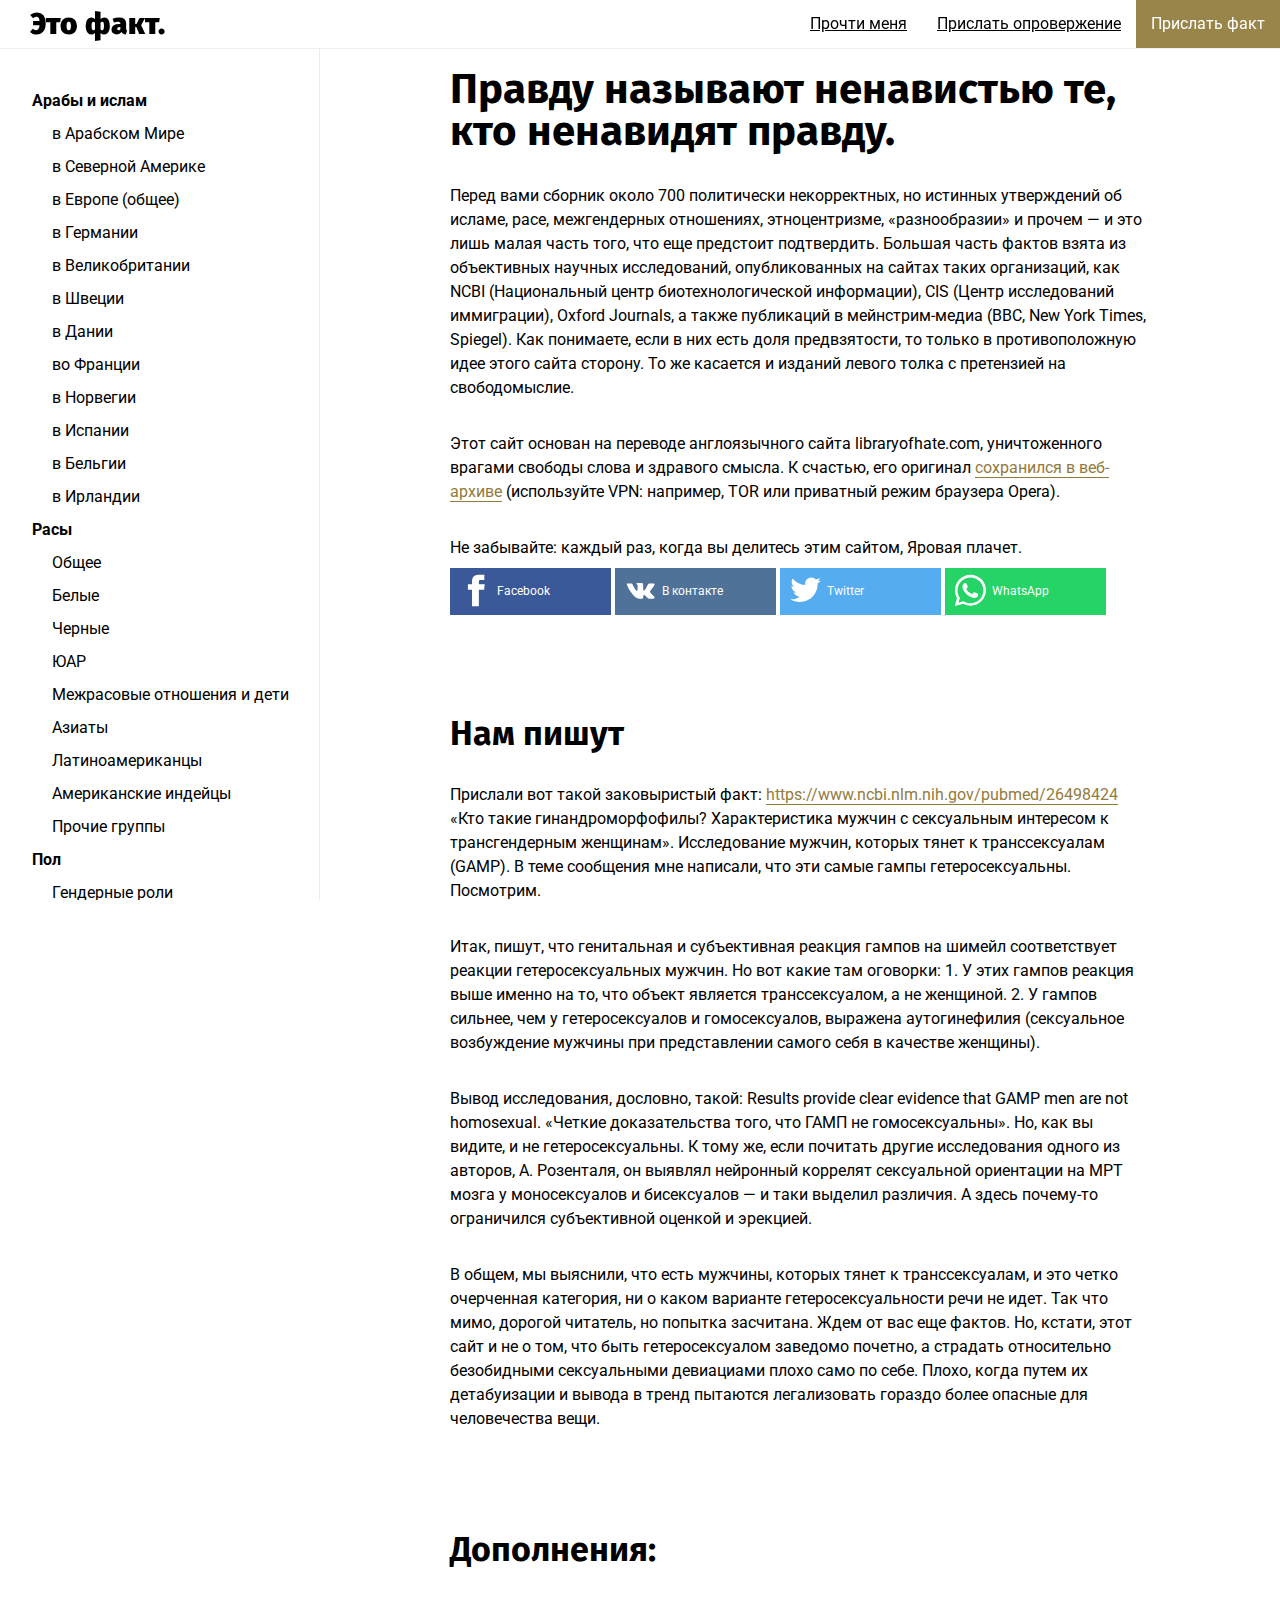
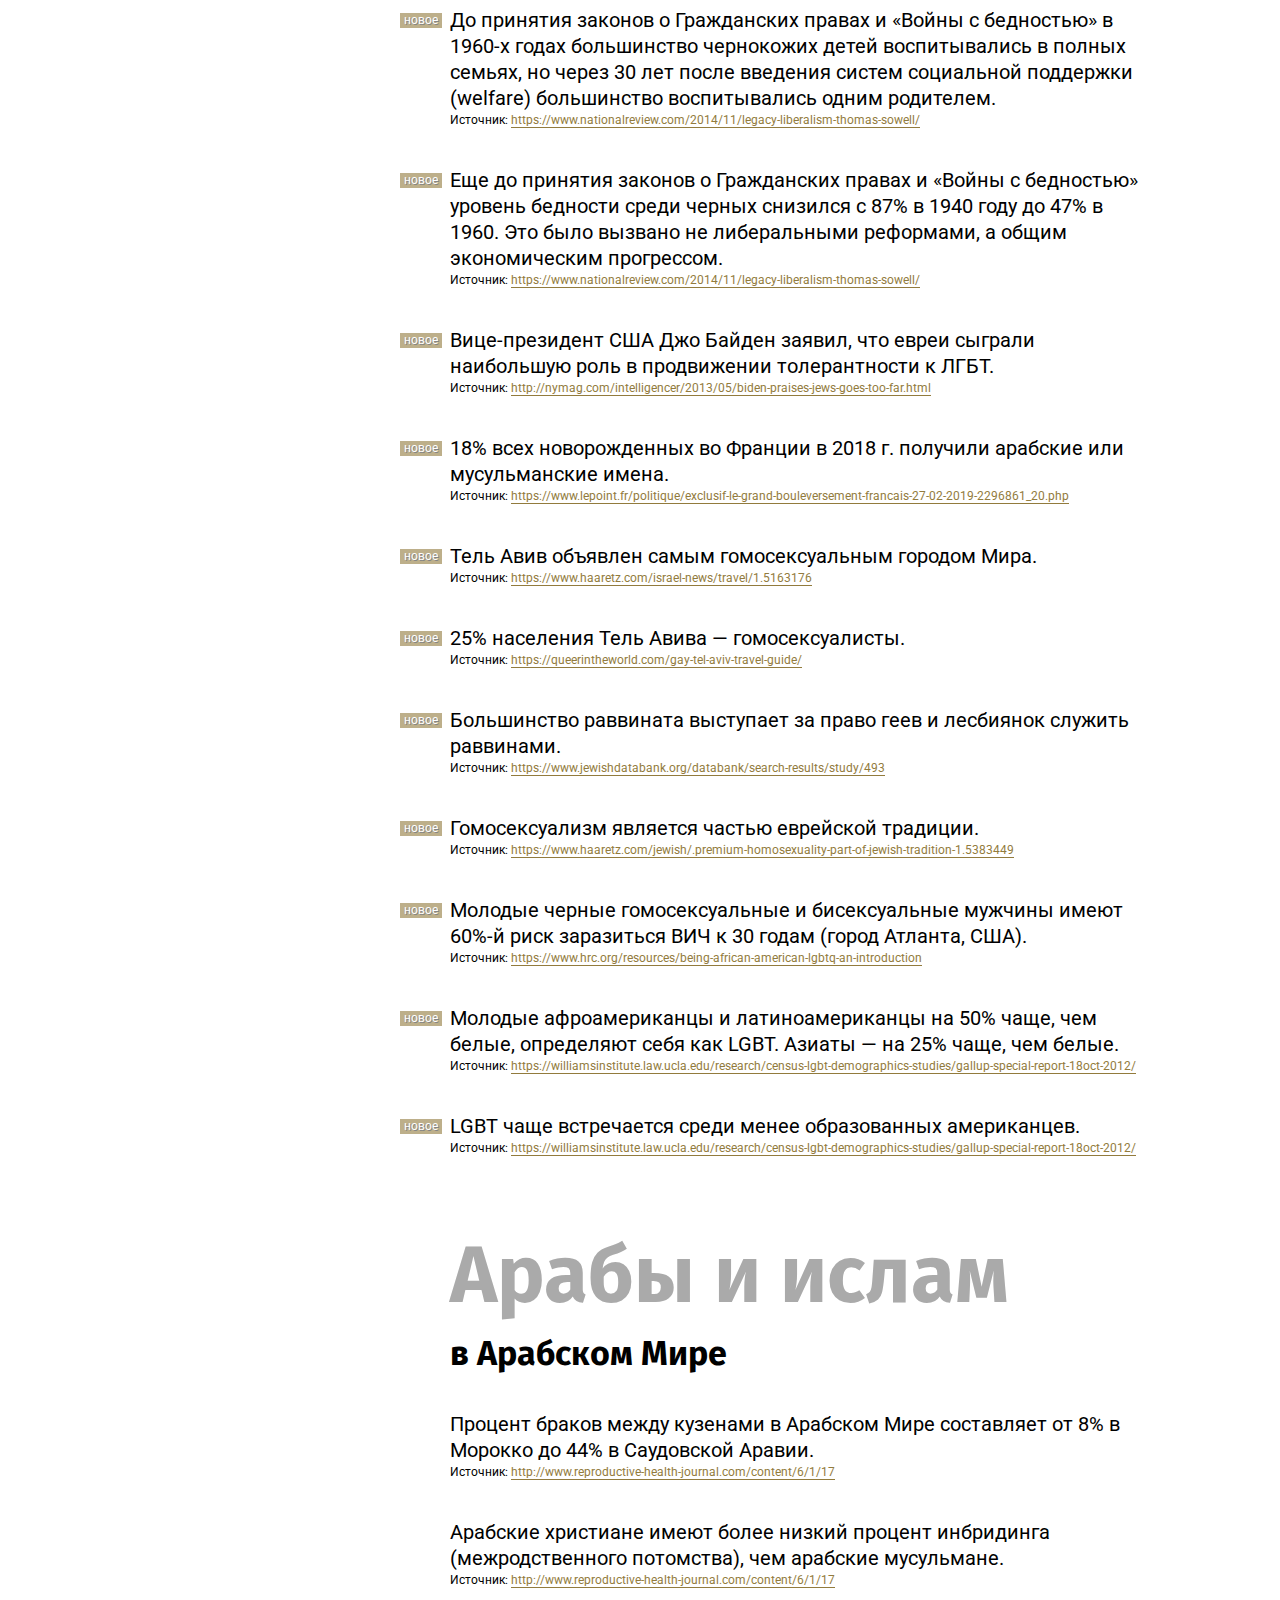
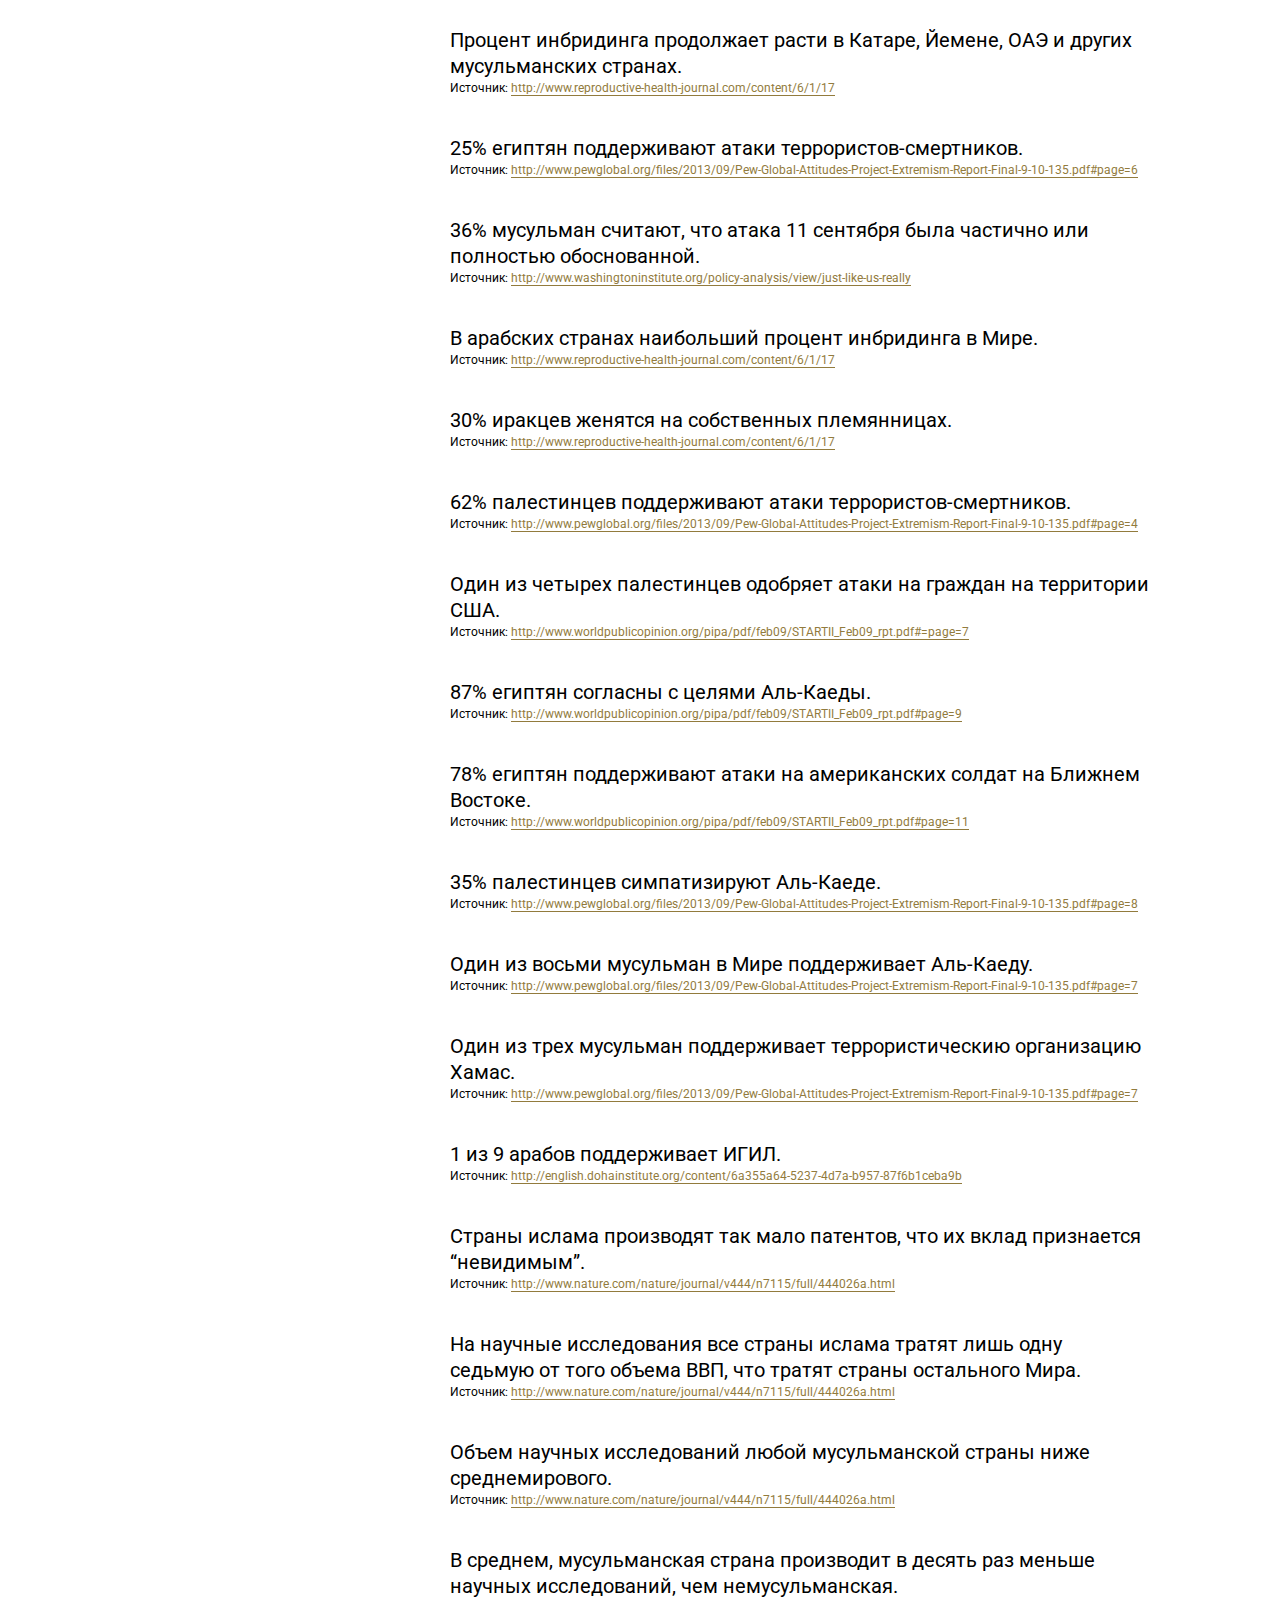
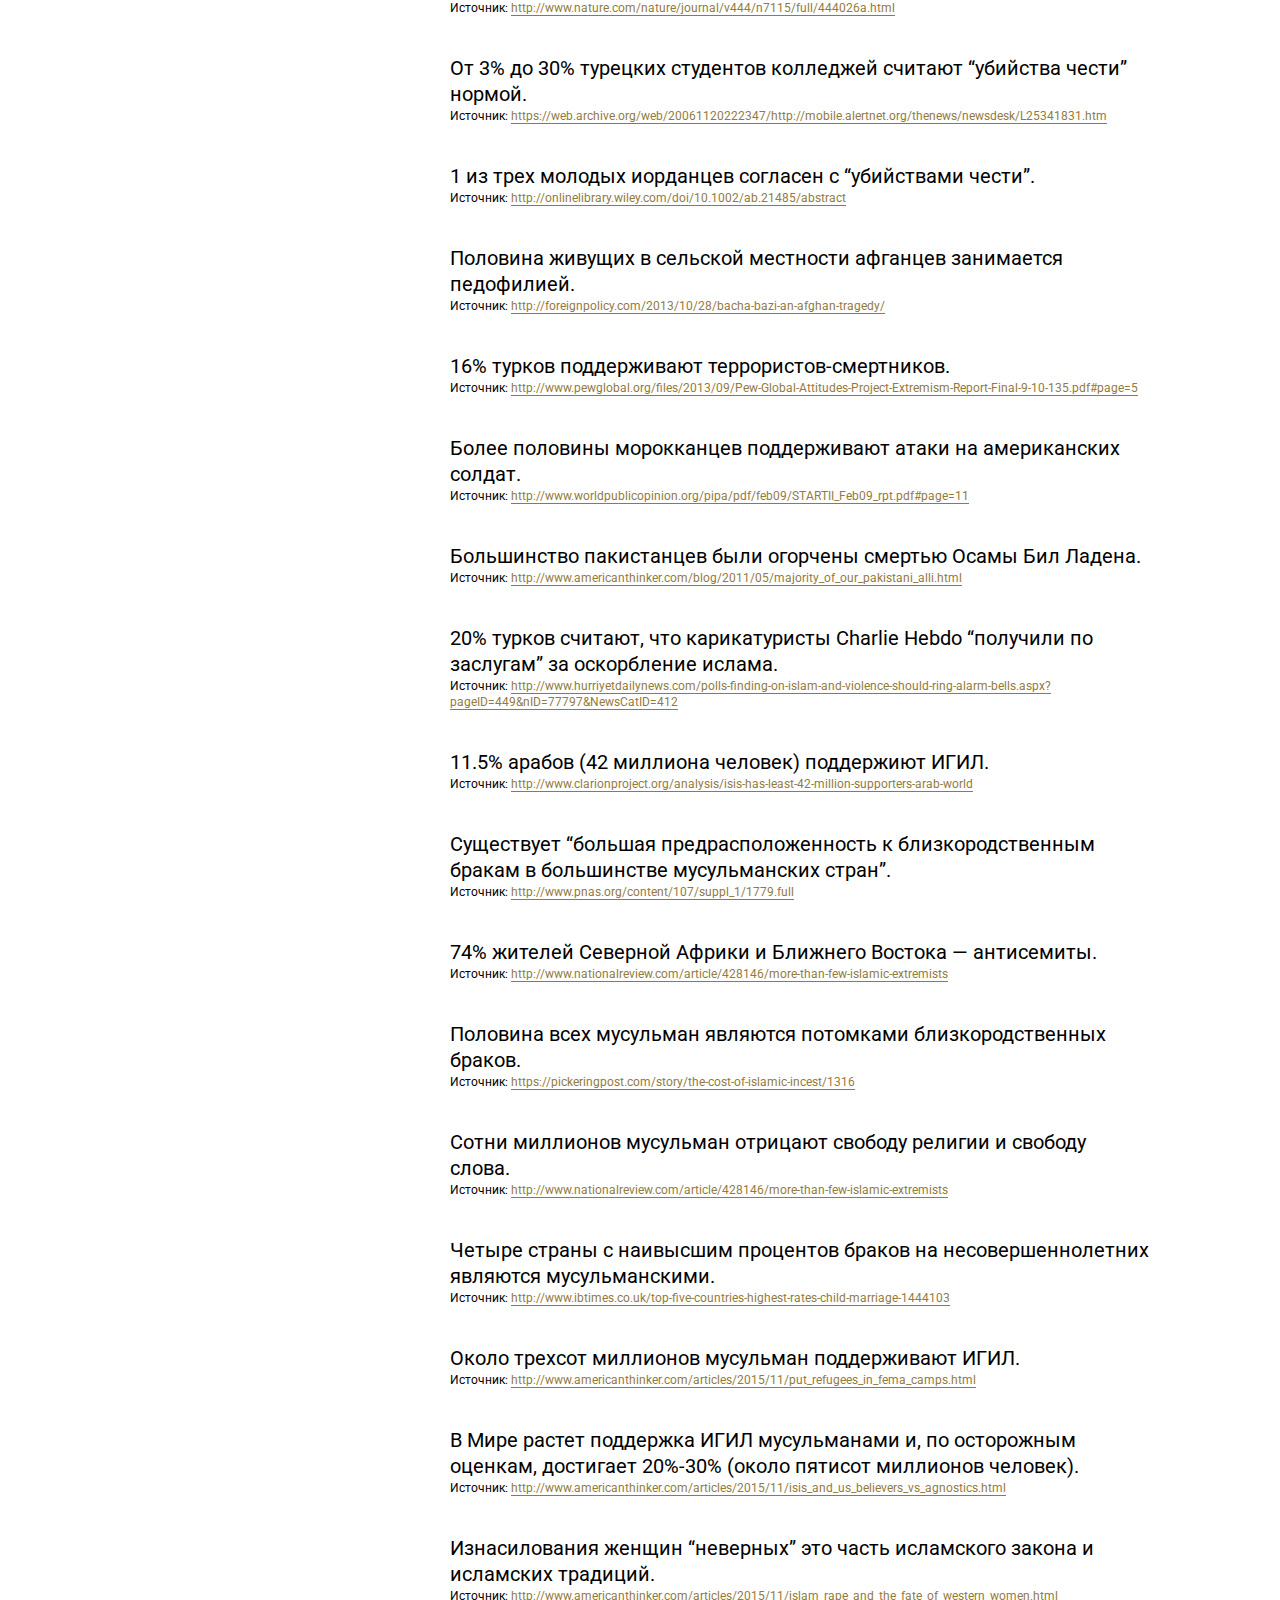
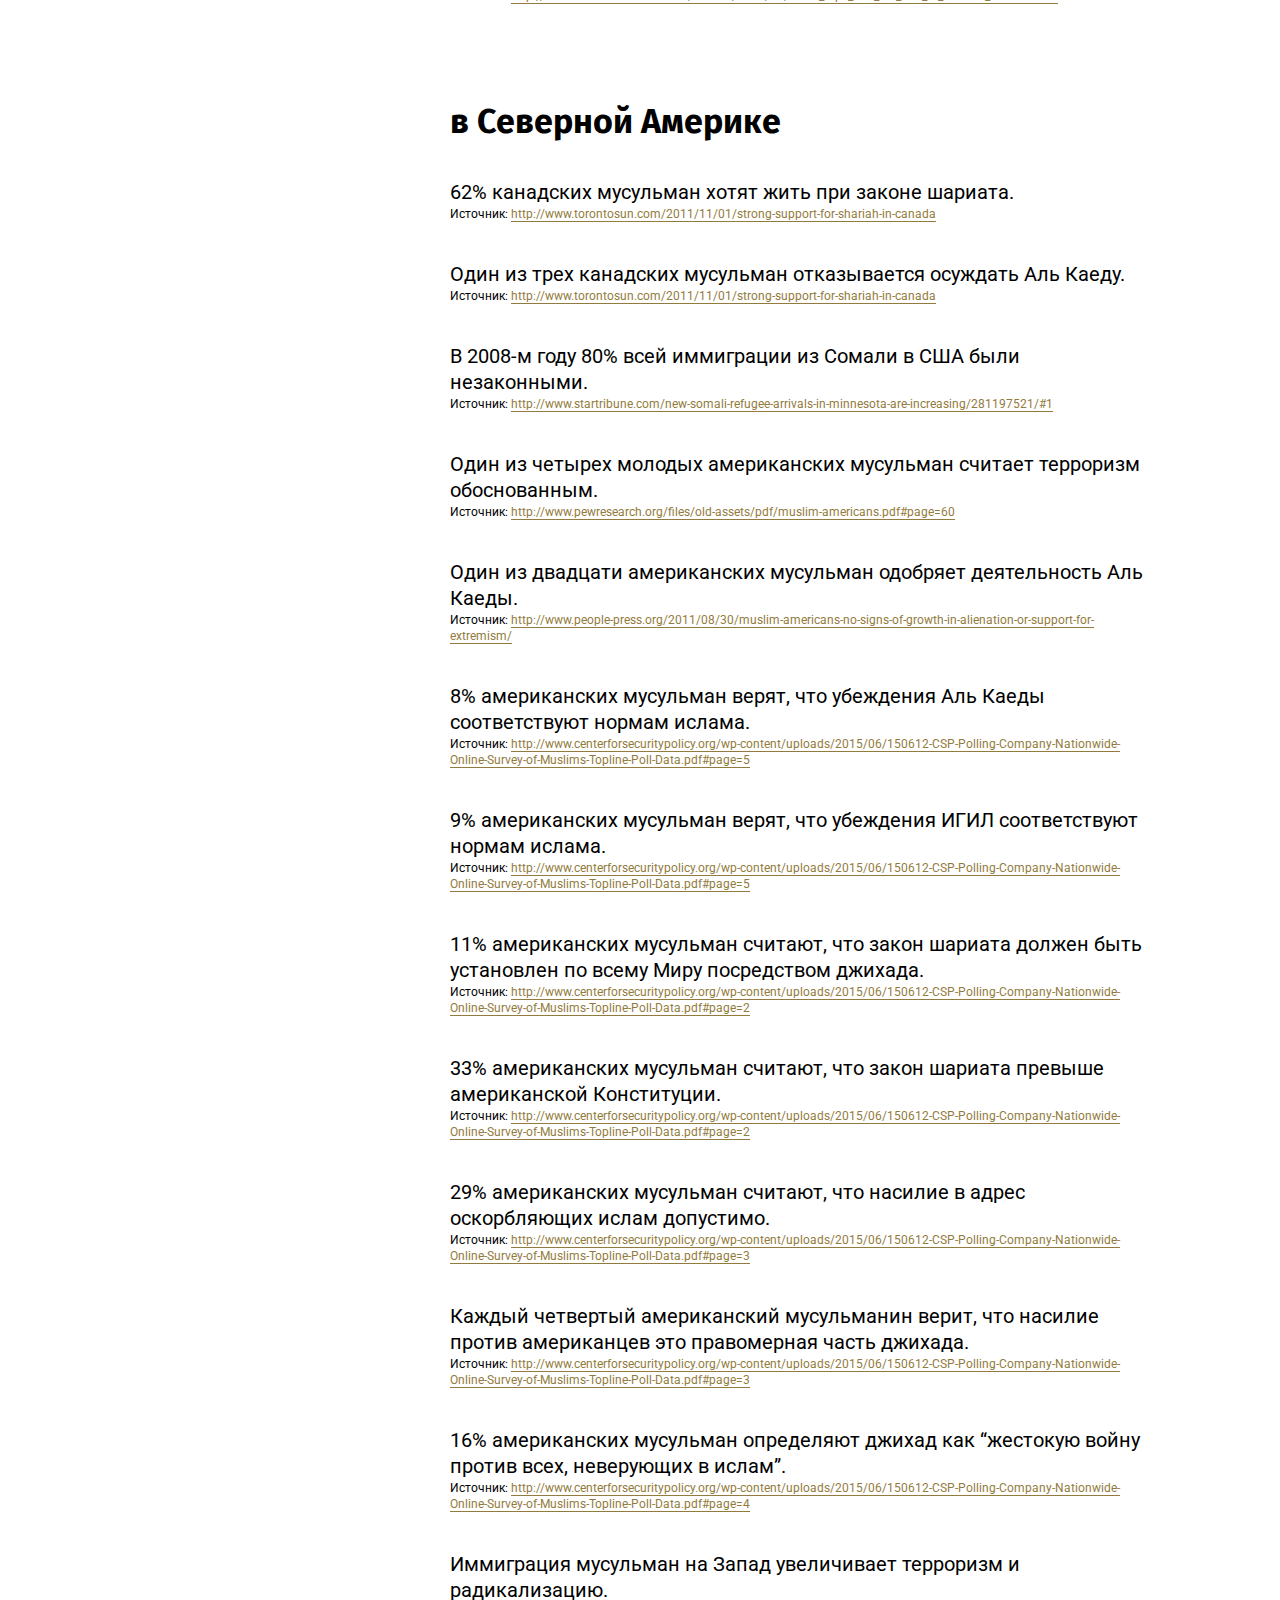
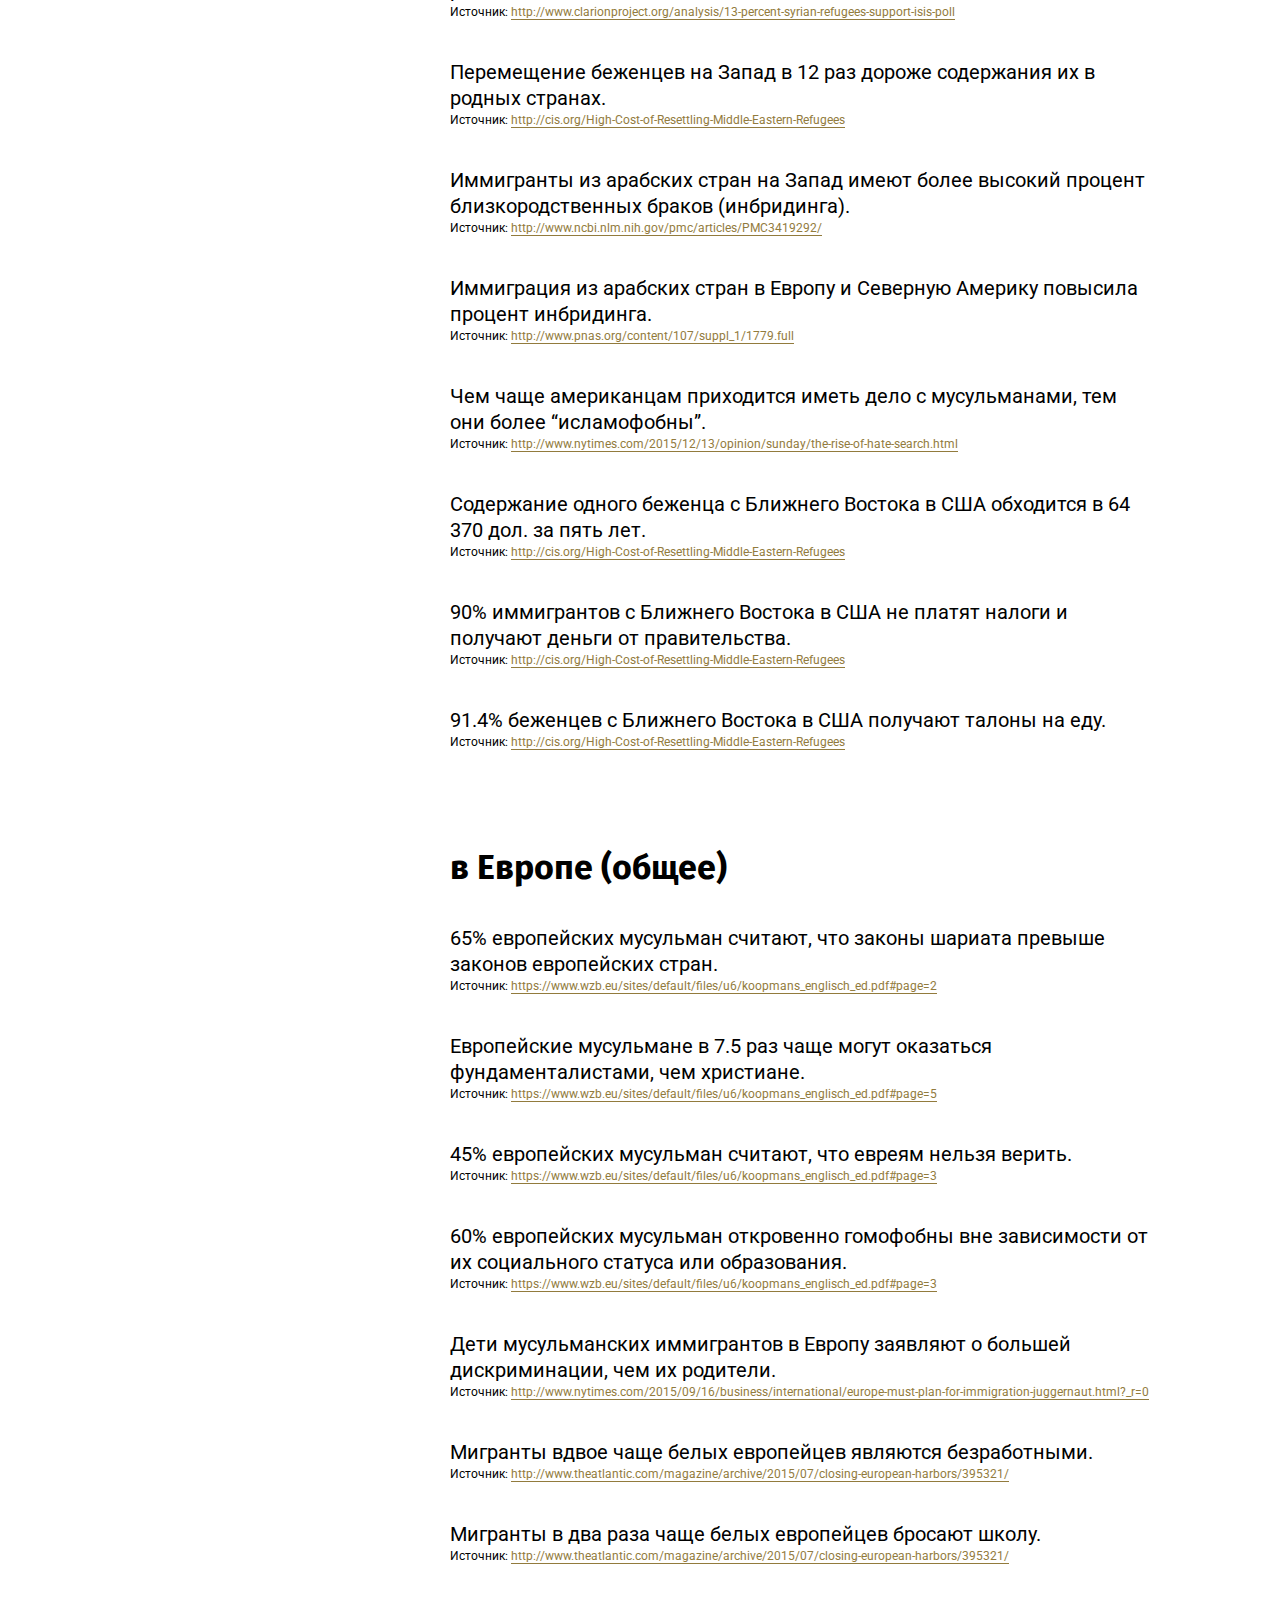
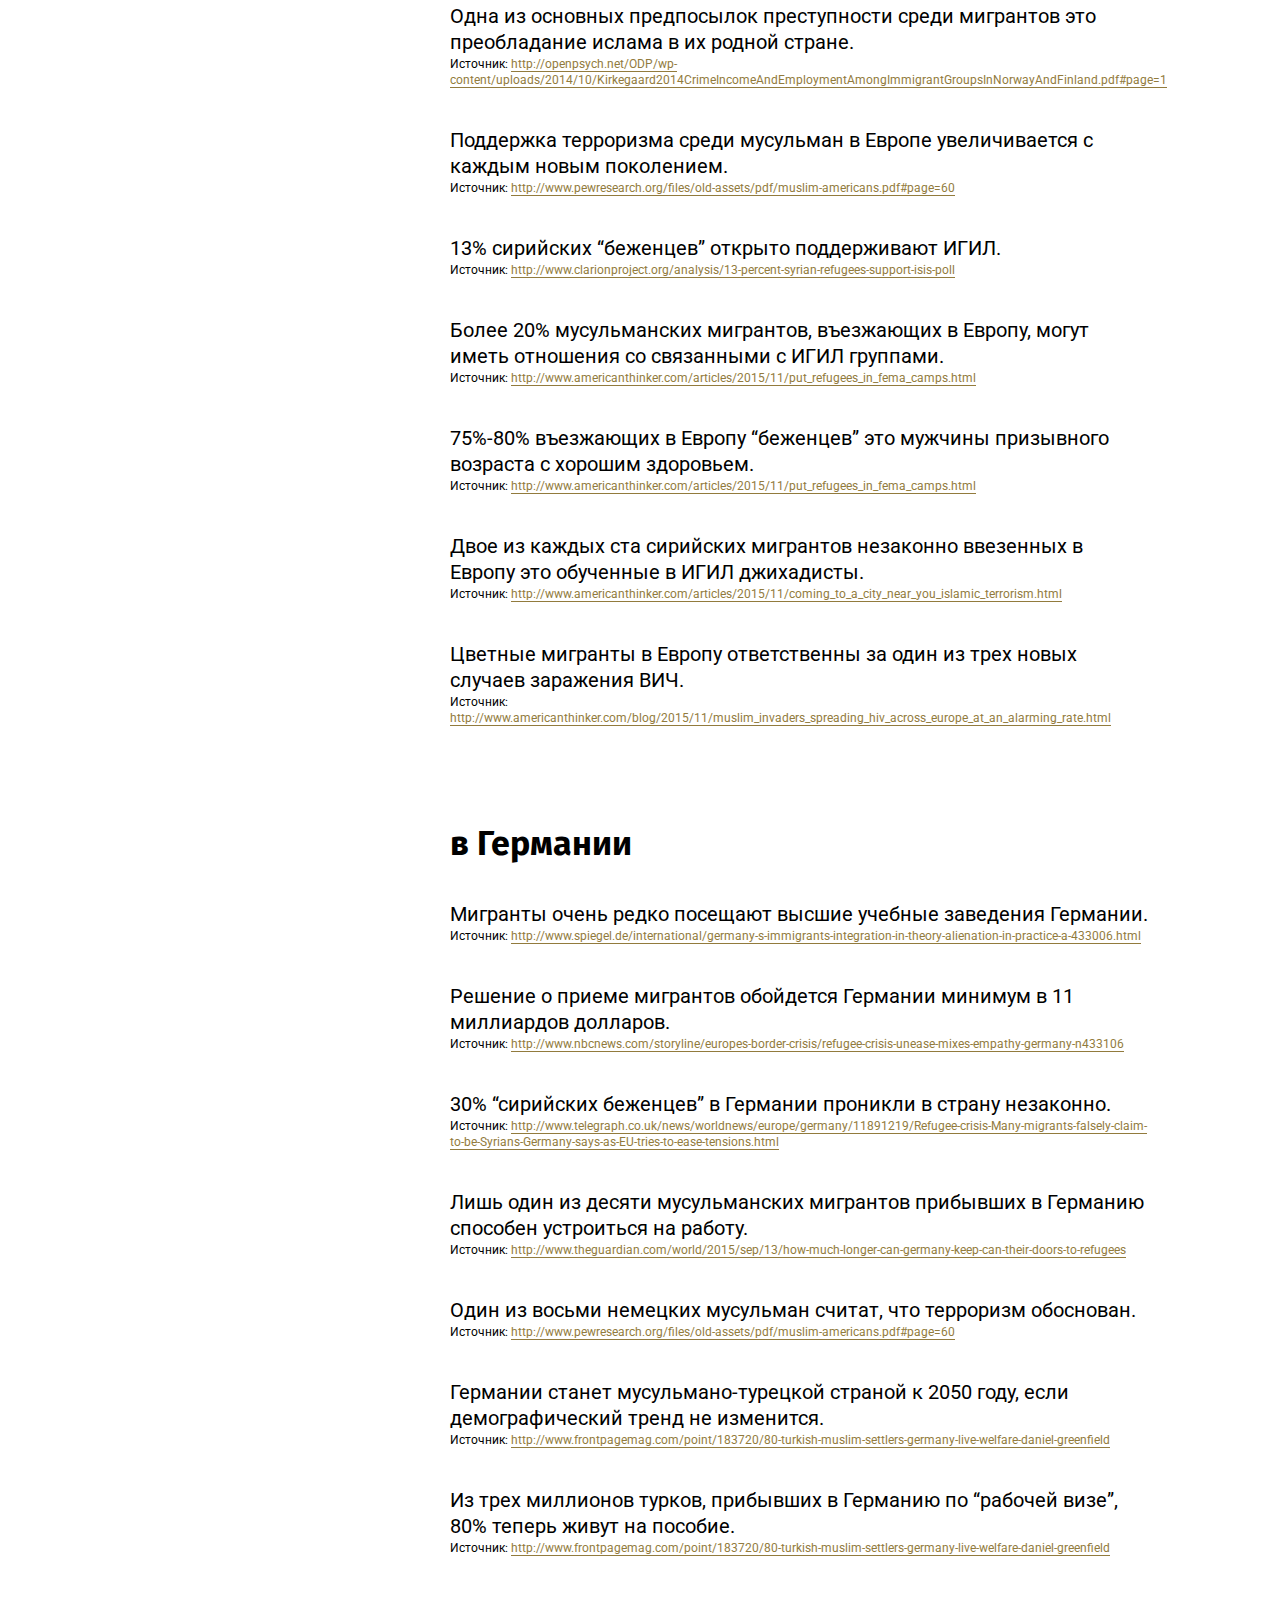
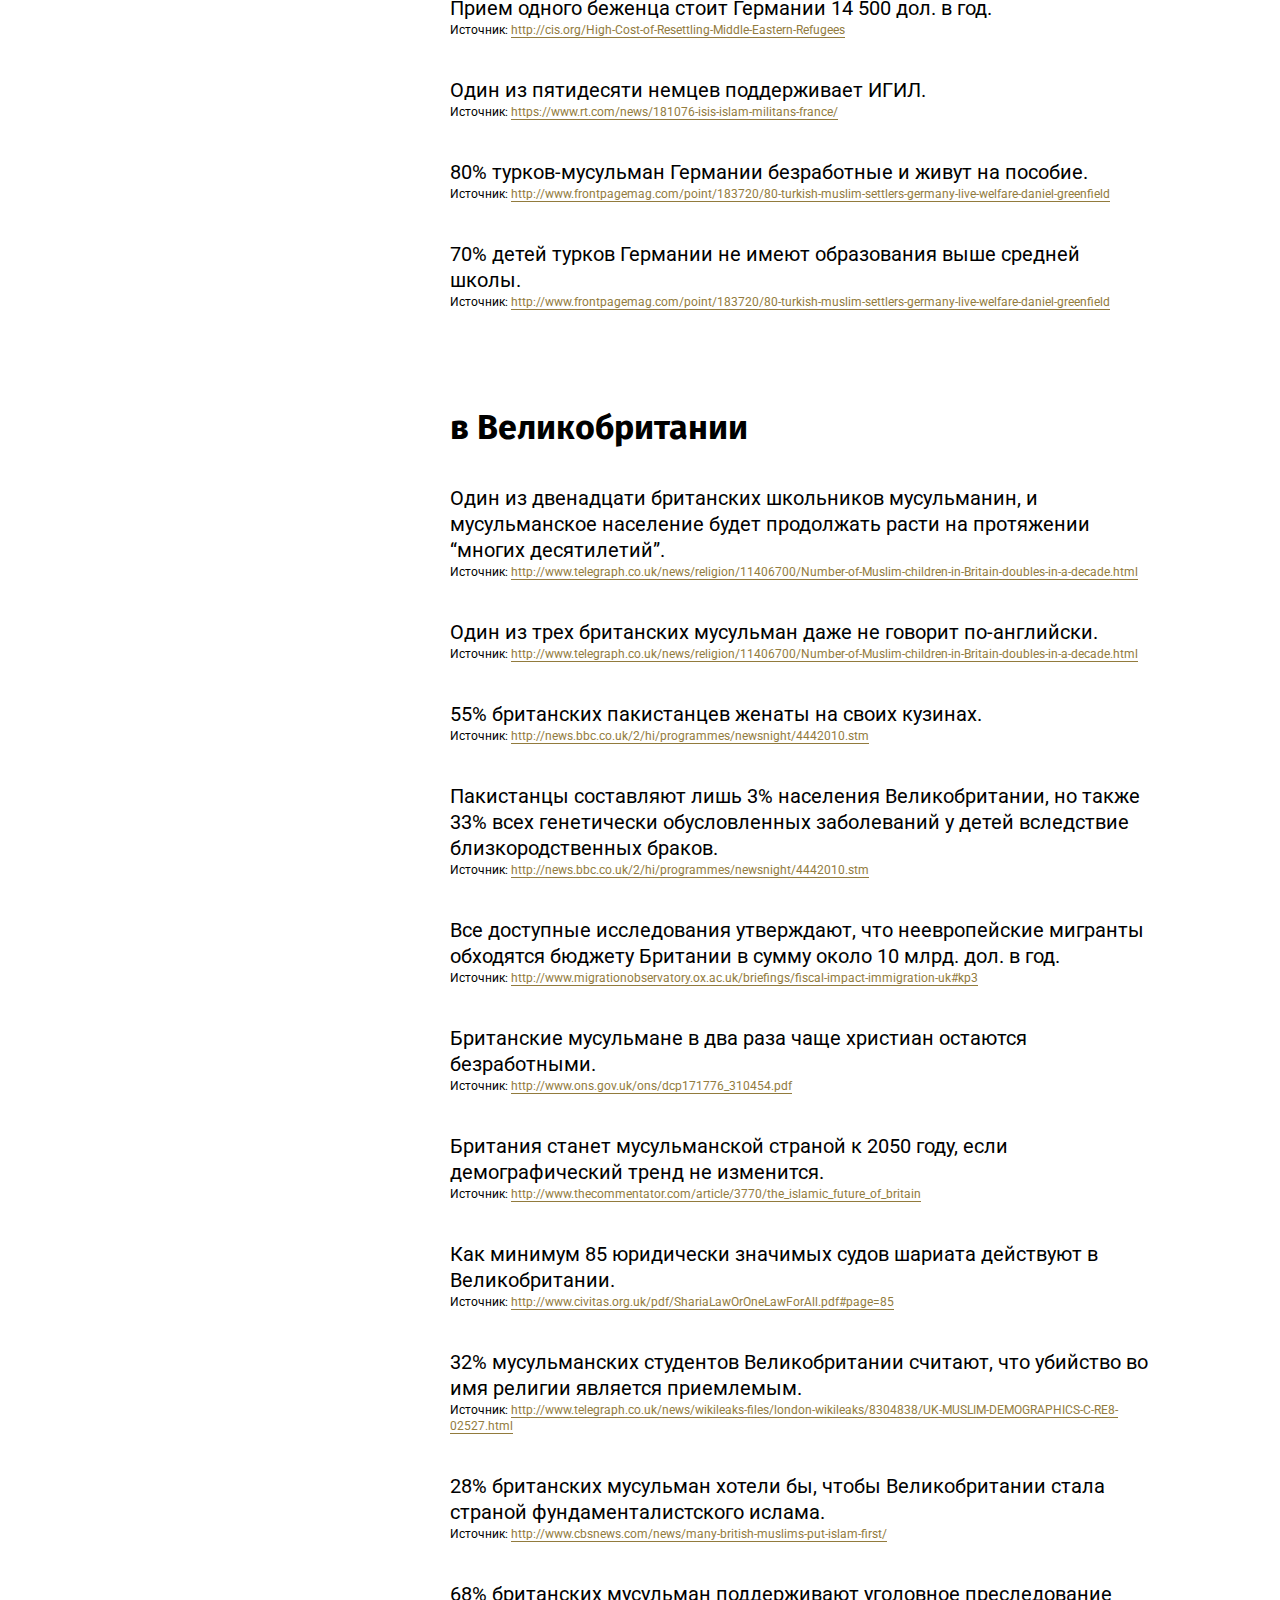
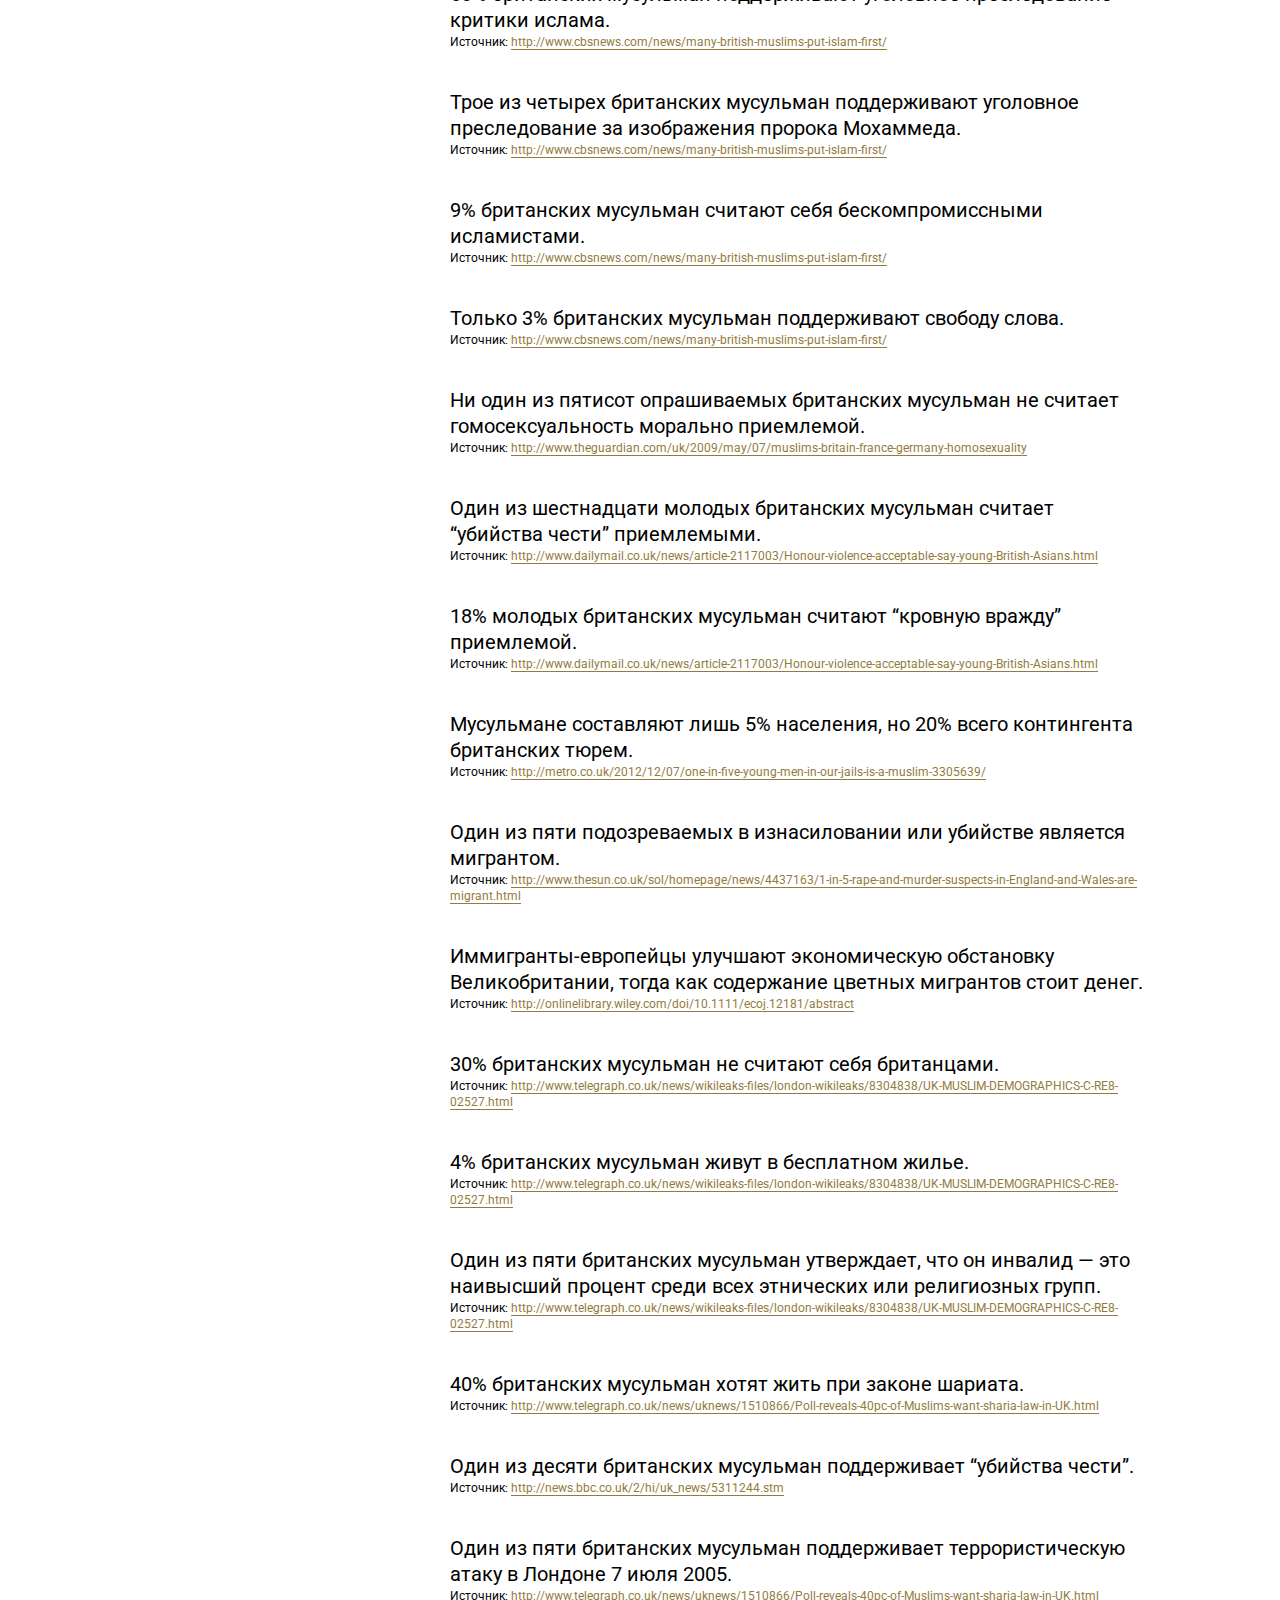
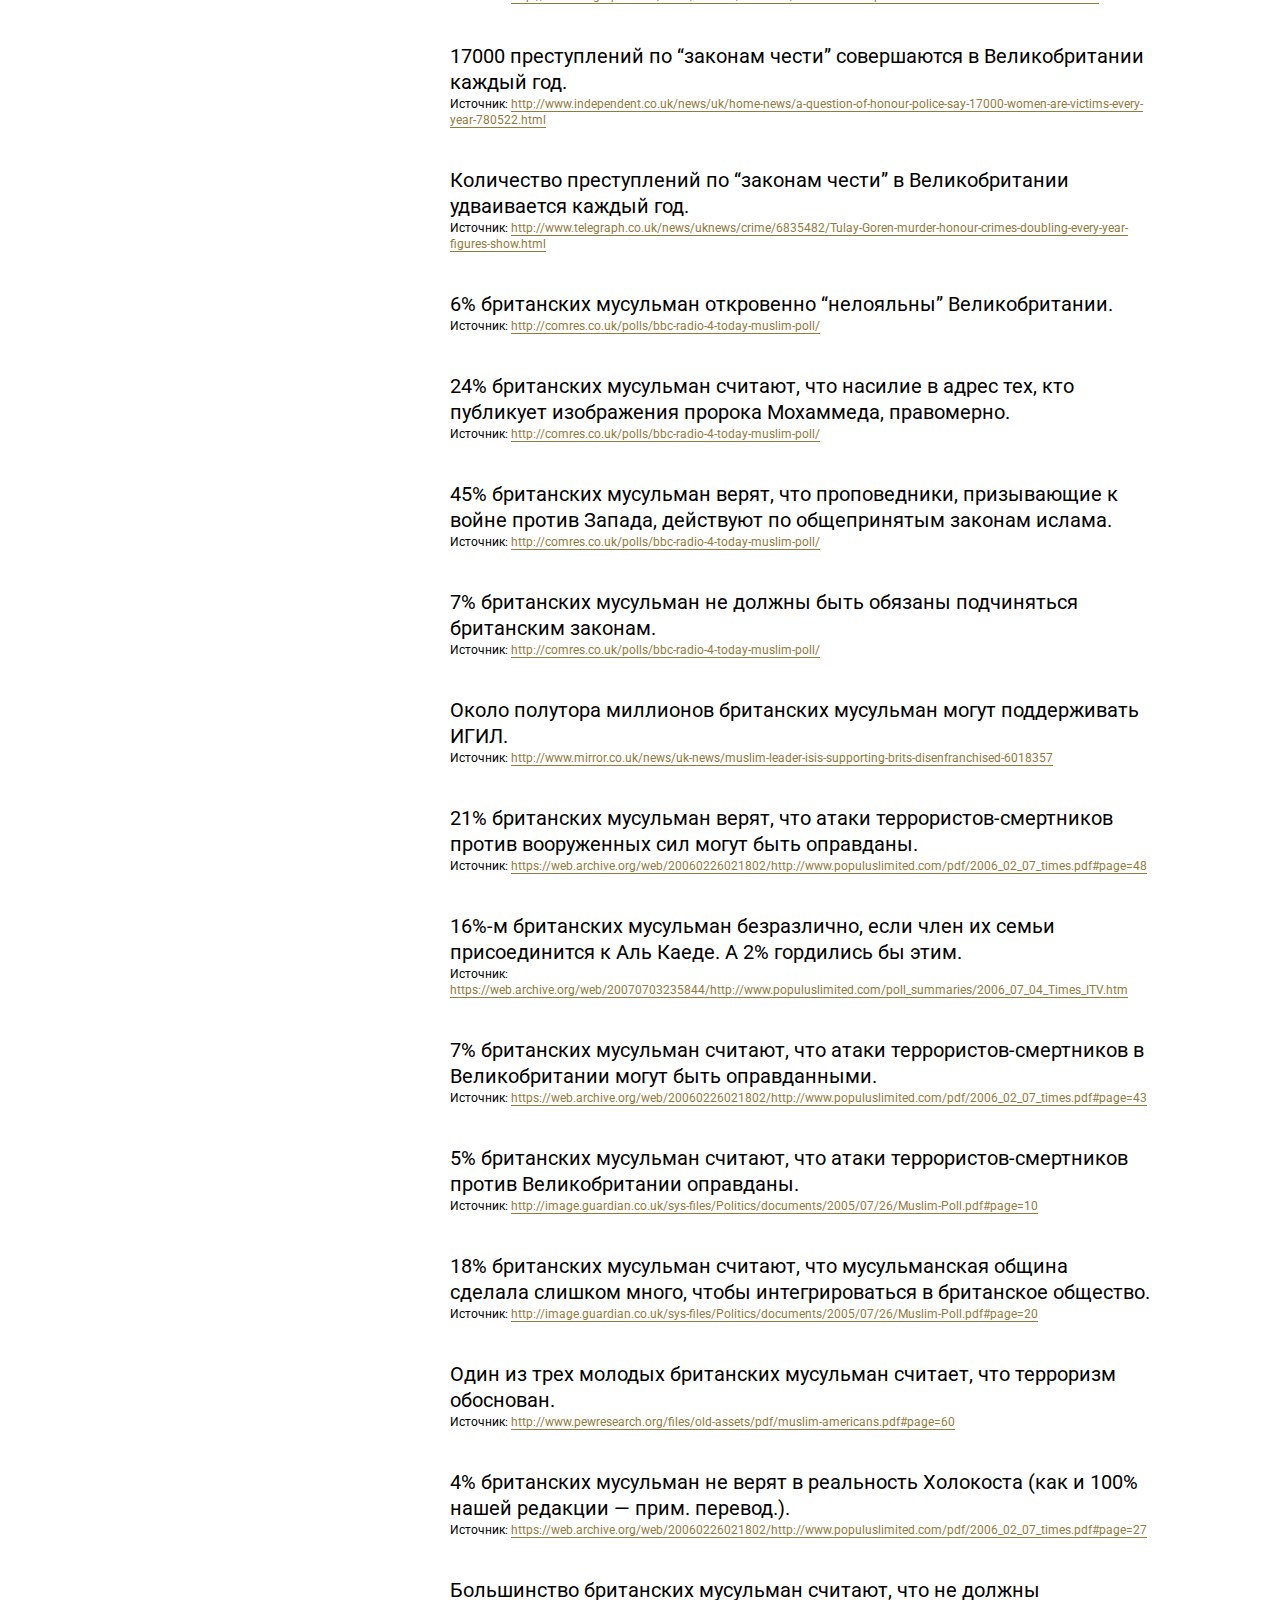
==== commit 54e3449d: "+" ====
--- a/index.html
+++ b/index.html
@@ -240,99 +240,99 @@
 		</nav>
 
 		<div class="right-container">
-		<div class="content slide">
-			<!-- Для форм используется jotform.com -->
-
-			<input class="modal-state" id="modal-1" type="checkbox" />
-			<div class="modal">
-				<label class="modal__bg" for="modal-1"></label>
-				<div class="modal__inner">
-					<label class="modal__close" for="modal-1"></label>
-
-					<div id="frmContact">
-						<script type="text/javascript" src="https://form.jotformeu.com/jsform/90147884186366"></script>
+			<div class="content slide">
+				<!-- Для форм используется jotform.com -->
+
+				<input class="modal-state" id="modal-1" type="checkbox" />
+				<div class="modal">
+					<label class="modal__bg" for="modal-1"></label>
+					<div class="modal__inner">
+						<label class="modal__close" for="modal-1"></label>
+
+						<div id="frmContact">
+							<script type="text/javascript" src="https://form.jotformeu.com/jsform/90147884186366"></script>
+						</div>
 					</div>
 				</div>
-			</div>
-
-			<input class="modal-state" id="modal-2" type="checkbox" />
-			<div class="modal">
-				<label class="modal__bg" for="modal-2"></label>
-				<div class="modal__inner">
-					<label class="modal__close" for="modal-2"></label>
-
-					<div id="frmContact">
-						<script type="text/javascript" src="https://form.jotformeu.com/jsform/90150404915348"></script>
+
+				<input class="modal-state" id="modal-2" type="checkbox" />
+				<div class="modal">
+					<label class="modal__bg" for="modal-2"></label>
+					<div class="modal__inner">
+						<label class="modal__close" for="modal-2"></label>
+
+						<div id="frmContact">
+							<script type="text/javascript" src="https://form.jotformeu.com/jsform/90150404915348"></script>
+						</div>
 					</div>
 				</div>
-			</div>
-
-
-
-
-
-
-			<div class="body-section">
-				<h4 id="Truth">
-					Правду называют ненавистью те, кто ненавидят правду.
-				</h4>
-				<div class="headline">
-				<p>
-
-					Перед вами сборник около 700 политически некорректных, но истинных утверждений об исламе, расе, межгендерных отношениях, этноцентризме, &laquo;разнообразии&raquo; и прочем&nbsp;&mdash; и это лишь малая часть того, что еще предстоит подтвердить. Большая часть фактов взята из объективных научных исследований, опубликованных на сайтах таких организаций, как NCBI (Национальный центр биотехнологической информации), CIS (Центр исследований иммиграции), Oxford Journals, а также публикаций в мейнстрим-медиа (BBC, New York Times, Spiegel). Как понимаете, если в них есть доля предвзятости, то только в противоположную идее этого сайта сторону. То же касается и изданий левого толка с претензией на свободомыслие.
-
-				</p>
-
-				<p>
-
-					Этот сайт основан на переводе англоязычного сайта libraryofhate.com, уничтоженного врагами свободы слова и здравого смысла. К счастью, его оригинал <a target="_blank" href="https://archive.is/LRe05">сохранился в веб-архиве</a> (используйте VPN: например, TOR или приватный режим браузера Opera).
-
-				</p>
-				
-				<p class="plachet">
-					Не забывайте: каждый раз, когда вы делитесь этим сайтом, Яровая плачет.
-				</p>
-				
-			</div>
-
-
-
-				<div class="share-fullsize">
-					<a class="resp-sharing-button__link" href="https://facebook.com/sharer/sharer.php?u=https%3A%2F%2Fetofact.github.io" target="_blank" rel="noopener" aria-label="Facebook">
-						<div class="resp-sharing-button resp-sharing-button--facebook resp-sharing-button--medium">
-							<div aria-hidden="true" class="resp-sharing-button__icon resp-sharing-button__icon--solid">
-								<svg xmlns="http://www.w3.org/2000/svg" viewBox="0 0 24 24">
-									<path d="M18.77 7.46H14.5v-1.9c0-.9.6-1.1 1-1.1h3V.5h-4.33C10.24.5 9.5 3.44 9.5 5.32v2.15h-3v4h3v12h5v-12h3.85l.42-4z" /></svg></div>Facebook
-						</div>
-					</a>
-
-
-					<a class="resp-sharing-button__link" href="http://vk.com/share.php?title=%D0%9F%D0%BE%D0%B4%D0%B1%D0%BE%D1%80%D0%BA%D0%B0%20%D0%BD%D0%B0%D1%83%D1%87%D0%BD%D1%8B%D1%85%2C%20%D1%81%D1%82%D0%B0%D1%82%D0%B8%D1%81%D1%82%D0%B8%D1%87%D0%B5%D1%81%D0%BA%D0%B8%20%D0%B4%D0%BE%D0%BA%D0%B0%D0%B7%D0%B0%D0%BD%D0%BD%D1%8B%D1%85%20%D0%B8%20%D0%BE%D0%B1%D1%89%D0%B5%D0%B8%D0%B7%D0%B2%D0%B5%D1%81%D1%82%D0%BD%D1%8B%D1%85%20%D1%83%D1%82%D0%B2%D0%B5%D1%80%D0%B6%D0%B4%D0%B5%D0%BD%D0%B8%D0%B9%20%D0%B4%D0%BB%D1%8F%20%D0%B2%D0%B7%D1%80%D1%8B%D0%B2%D0%B0%20%D0%BB%D0%B8%D0%B1%D0%B5%D1%80%D0%B0%D0%BB%D1%8C%D0%BD%D1%8B%D1%85%20%D0%BC%D0%BE%D0%B7%D0%B3%D0%BE%D0%B2.&amp;url=https%3A%2F%2Fetofact.github.io" target="_blank" rel="noopener" aria-label="VK">
-						<div class="resp-sharing-button resp-sharing-button--vk resp-sharing-button--medium">
-							<div aria-hidden="true" class="resp-sharing-button__icon resp-sharing-button__icon--solid">
-								<svg xmlns="http://www.w3.org/2000/svg" viewBox="0 0 24 24">
-									<path d="M21.547 7h-3.29a.743.743 0 0 0-.655.392s-1.312 2.416-1.734 3.23C14.734 12.813 14 12.126 14 11.11V7.603A1.104 1.104 0 0 0 12.896 6.5h-2.474a1.982 1.982 0 0 0-1.75.813s1.255-.204 1.255 1.49c0 .42.022 1.626.04 2.64a.73.73 0 0 1-1.272.503 21.54 21.54 0 0 1-2.498-4.543.693.693 0 0 0-.63-.403h-2.99a.508.508 0 0 0-.48.685C3.005 10.175 6.918 18 11.38 18h1.878a.742.742 0 0 0 .742-.742v-1.135a.73.73 0 0 1 1.23-.53l2.247 2.112a1.09 1.09 0 0 0 .746.295h2.953c1.424 0 1.424-.988.647-1.753-.546-.538-2.518-2.617-2.518-2.617a1.02 1.02 0 0 1-.078-1.323c.637-.84 1.68-2.212 2.122-2.8.603-.804 1.697-2.507.197-2.507z" /></svg></div>В контакте
-						</div>
-					</a>
-
-					<a class="resp-sharing-button__link" href="https://twitter.com/intent/tweet/?text=%D0%9F%D0%BE%D0%B4%D0%B1%D0%BE%D1%80%D0%BA%D0%B0%20%D0%BD%D0%B0%D1%83%D1%87%D0%BD%D1%8B%D1%85%2C%20%D1%81%D1%82%D0%B0%D1%82%D0%B8%D1%81%D1%82%D0%B8%D1%87%D0%B5%D1%81%D0%BA%D0%B8%20%D0%B4%D0%BE%D0%BA%D0%B0%D0%B7%D0%B0%D0%BD%D0%BD%D1%8B%D1%85%20%D0%B8%20%D0%BE%D0%B1%D1%89%D0%B5%D0%B8%D0%B7%D0%B2%D0%B5%D1%81%D1%82%D0%BD%D1%8B%D1%85%20%D1%83%D1%82%D0%B2%D0%B5%D1%80%D0%B6%D0%B4%D0%B5%D0%BD%D0%B8%D0%B9%20%D0%B4%D0%BB%D1%8F%20%D0%B2%D0%B7%D1%80%D1%8B%D0%B2%D0%B0%20%D0%BB%D0%B8%D0%B1%D0%B5%D1%80%D0%B0%D0%BB%D1%8C%D0%BD%D1%8B%D1%85%20%D0%BC%D0%BE%D0%B7%D0%B3%D0%BE%D0%B2.&amp;url=https%3A%2F%2Fetofact.github.io" target="_blank" rel="noopener" aria-label="Twitter">
-						<div class="resp-sharing-button resp-sharing-button--twitter resp-sharing-button--medium">
-							<div aria-hidden="true" class="resp-sharing-button__icon resp-sharing-button__icon--solid">
-								<svg xmlns="http://www.w3.org/2000/svg" viewBox="0 0 24 24">
-									<path d="M23.44 4.83c-.8.37-1.5.38-2.22.02.93-.56.98-.96 1.32-2.02-.88.52-1.86.9-2.9 1.1-.82-.88-2-1.43-3.3-1.43-2.5 0-4.55 2.04-4.55 4.54 0 .36.03.7.1 1.04-3.77-.2-7.12-2-9.36-4.75-.4.67-.6 1.45-.6 2.3 0 1.56.8 2.95 2 3.77-.74-.03-1.44-.23-2.05-.57v.06c0 2.2 1.56 4.03 3.64 4.44-.67.2-1.37.2-2.06.08.58 1.8 2.26 3.12 4.25 3.16C5.78 18.1 3.37 18.74 1 18.46c2 1.3 4.4 2.04 6.97 2.04 8.35 0 12.92-6.92 12.92-12.93 0-.2 0-.4-.02-.6.9-.63 1.96-1.22 2.56-2.14z" /></svg></div>Twitter
-						</div>
-					</a>
-
-					<a class="resp-sharing-button__link" href="whatsapp://send?text=%D0%9F%D0%BE%D0%B4%D0%B1%D0%BE%D1%80%D0%BA%D0%B0%20%D0%BD%D0%B0%D1%83%D1%87%D0%BD%D1%8B%D1%85%2C%20%D1%81%D1%82%D0%B0%D1%82%D0%B8%D1%81%D1%82%D0%B8%D1%87%D0%B5%D1%81%D0%BA%D0%B8%20%D0%B4%D0%BE%D0%BA%D0%B0%D0%B7%D0%B0%D0%BD%D0%BD%D1%8B%D1%85%20%D0%B8%20%D0%BE%D0%B1%D1%89%D0%B5%D0%B8%D0%B7%D0%B2%D0%B5%D1%81%D1%82%D0%BD%D1%8B%D1%85%20%D1%83%D1%82%D0%B2%D0%B5%D1%80%D0%B6%D0%B4%D0%B5%D0%BD%D0%B8%D0%B9%20%D0%B4%D0%BB%D1%8F%20%D0%B2%D0%B7%D1%80%D1%8B%D0%B2%D0%B0%20%D0%BB%D0%B8%D0%B1%D0%B5%D1%80%D0%B0%D0%BB%D1%8C%D0%BD%D1%8B%D1%85%20%D0%BC%D0%BE%D0%B7%D0%B3%D0%BE%D0%B2.%20https%3A%2F%2Fetofact.github.io" target="_blank" rel="noopener" aria-label="WhatsApp">
-						<div class="resp-sharing-button resp-sharing-button--whatsapp resp-sharing-button--medium">
-							<div aria-hidden="true" class="resp-sharing-button__icon resp-sharing-button__icon--solid">
-								<svg xmlns="http://www.w3.org/2000/svg" viewBox="0 0 24 24">
-									<path d="M20.1 3.9C17.9 1.7 15 .5 12 .5 5.8.5.7 5.6.7 11.9c0 2 .5 3.9 1.5 5.6L.6 23.4l6-1.6c1.6.9 3.5 1.3 5.4 1.3 6.3 0 11.4-5.1 11.4-11.4-.1-2.8-1.2-5.7-3.3-7.8zM12 21.4c-1.7 0-3.3-.5-4.8-1.3l-.4-.2-3.5 1 1-3.4L4 17c-1-1.5-1.4-3.2-1.4-5.1 0-5.2 4.2-9.4 9.4-9.4 2.5 0 4.9 1 6.7 2.8 1.8 1.8 2.8 4.2 2.8 6.7-.1 5.2-4.3 9.4-9.5 9.4zm5.1-7.1c-.3-.1-1.7-.9-1.9-1-.3-.1-.5-.1-.7.1-.2.3-.8 1-.9 1.1-.2.2-.3.2-.6.1s-1.2-.5-2.3-1.4c-.9-.8-1.4-1.7-1.6-2-.2-.3 0-.5.1-.6s.3-.3.4-.5c.2-.1.3-.3.4-.5.1-.2 0-.4 0-.5C10 9 9.3 7.6 9 7c-.1-.4-.4-.3-.5-.3h-.6s-.4.1-.7.3c-.3.3-1 1-1 2.4s1 2.8 1.1 3c.1.2 2 3.1 4.9 4.3.7.3 1.2.5 1.6.6.7.2 1.3.2 1.8.1.6-.1 1.7-.7 1.9-1.3.2-.7.2-1.2.2-1.3-.1-.3-.3-.4-.6-.5z" /></svg></div>WhatsApp
-						</div>
-					</a>
-				</div>
-
-				<h3>Нам пишут</h3>
+
+
+
+
+
+
+				<div class="body-section">
+					<h4 id="Truth">
+						Правду называют ненавистью те, кто ненавидят правду.
+					</h4>
+					<div class="headline">
+						<p>
+
+							Перед вами сборник около 700 политически некорректных, но истинных утверждений об исламе, расе, межгендерных отношениях, этноцентризме, &laquo;разнообразии&raquo; и прочем&nbsp;&mdash; и это лишь малая часть того, что еще предстоит подтвердить. Большая часть фактов взята из объективных научных исследований, опубликованных на сайтах таких организаций, как NCBI (Национальный центр биотехнологической информации), CIS (Центр исследований иммиграции), Oxford Journals, а также публикаций в мейнстрим-медиа (BBC, New York Times, Spiegel). Как понимаете, если в них есть доля предвзятости, то только в противоположную идее этого сайта сторону. То же касается и изданий левого толка с претензией на свободомыслие.
+
+						</p>
+
+						<p>
+
+							Этот сайт основан на переводе англоязычного сайта libraryofhate.com, уничтоженного врагами свободы слова и здравого смысла. К счастью, его оригинал <a target="_blank" href="https://archive.is/LRe05">сохранился в веб-архиве</a> (используйте VPN: например, TOR или приватный режим браузера Opera).
+
+						</p>
+
+						<p class="plachet">
+							Не забывайте: каждый раз, когда вы делитесь этим сайтом, Яровая плачет.
+						</p>
+
+					</div>
+
+
+
+					<div class="share-fullsize">
+						<a class="resp-sharing-button__link" href="https://facebook.com/sharer/sharer.php?u=https%3A%2F%2Fetofact.github.io" target="_blank" rel="noopener" aria-label="Facebook">
+							<div class="resp-sharing-button resp-sharing-button--facebook resp-sharing-button--medium">
+								<div aria-hidden="true" class="resp-sharing-button__icon resp-sharing-button__icon--solid">
+									<svg xmlns="http://www.w3.org/2000/svg" viewBox="0 0 24 24">
+										<path d="M18.77 7.46H14.5v-1.9c0-.9.6-1.1 1-1.1h3V.5h-4.33C10.24.5 9.5 3.44 9.5 5.32v2.15h-3v4h3v12h5v-12h3.85l.42-4z" /></svg></div>Facebook
+							</div>
+						</a>
+
+
+						<a class="resp-sharing-button__link" href="http://vk.com/share.php?title=%D0%9F%D0%BE%D0%B4%D0%B1%D0%BE%D1%80%D0%BA%D0%B0%20%D0%BD%D0%B0%D1%83%D1%87%D0%BD%D1%8B%D1%85%2C%20%D1%81%D1%82%D0%B0%D1%82%D0%B8%D1%81%D1%82%D0%B8%D1%87%D0%B5%D1%81%D0%BA%D0%B8%20%D0%B4%D0%BE%D0%BA%D0%B0%D0%B7%D0%B0%D0%BD%D0%BD%D1%8B%D1%85%20%D0%B8%20%D0%BE%D0%B1%D1%89%D0%B5%D0%B8%D0%B7%D0%B2%D0%B5%D1%81%D1%82%D0%BD%D1%8B%D1%85%20%D1%83%D1%82%D0%B2%D0%B5%D1%80%D0%B6%D0%B4%D0%B5%D0%BD%D0%B8%D0%B9%20%D0%B4%D0%BB%D1%8F%20%D0%B2%D0%B7%D1%80%D1%8B%D0%B2%D0%B0%20%D0%BB%D0%B8%D0%B1%D0%B5%D1%80%D0%B0%D0%BB%D1%8C%D0%BD%D1%8B%D1%85%20%D0%BC%D0%BE%D0%B7%D0%B3%D0%BE%D0%B2.&amp;url=https%3A%2F%2Fetofact.github.io" target="_blank" rel="noopener" aria-label="VK">
+							<div class="resp-sharing-button resp-sharing-button--vk resp-sharing-button--medium">
+								<div aria-hidden="true" class="resp-sharing-button__icon resp-sharing-button__icon--solid">
+									<svg xmlns="http://www.w3.org/2000/svg" viewBox="0 0 24 24">
+										<path d="M21.547 7h-3.29a.743.743 0 0 0-.655.392s-1.312 2.416-1.734 3.23C14.734 12.813 14 12.126 14 11.11V7.603A1.104 1.104 0 0 0 12.896 6.5h-2.474a1.982 1.982 0 0 0-1.75.813s1.255-.204 1.255 1.49c0 .42.022 1.626.04 2.64a.73.73 0 0 1-1.272.503 21.54 21.54 0 0 1-2.498-4.543.693.693 0 0 0-.63-.403h-2.99a.508.508 0 0 0-.48.685C3.005 10.175 6.918 18 11.38 18h1.878a.742.742 0 0 0 .742-.742v-1.135a.73.73 0 0 1 1.23-.53l2.247 2.112a1.09 1.09 0 0 0 .746.295h2.953c1.424 0 1.424-.988.647-1.753-.546-.538-2.518-2.617-2.518-2.617a1.02 1.02 0 0 1-.078-1.323c.637-.84 1.68-2.212 2.122-2.8.603-.804 1.697-2.507.197-2.507z" /></svg></div>В контакте
+							</div>
+						</a>
+
+						<a class="resp-sharing-button__link" href="https://twitter.com/intent/tweet/?text=%D0%9F%D0%BE%D0%B4%D0%B1%D0%BE%D1%80%D0%BA%D0%B0%20%D0%BD%D0%B0%D1%83%D1%87%D0%BD%D1%8B%D1%85%2C%20%D1%81%D1%82%D0%B0%D1%82%D0%B8%D1%81%D1%82%D0%B8%D1%87%D0%B5%D1%81%D0%BA%D0%B8%20%D0%B4%D0%BE%D0%BA%D0%B0%D0%B7%D0%B0%D0%BD%D0%BD%D1%8B%D1%85%20%D0%B8%20%D0%BE%D0%B1%D1%89%D0%B5%D0%B8%D0%B7%D0%B2%D0%B5%D1%81%D1%82%D0%BD%D1%8B%D1%85%20%D1%83%D1%82%D0%B2%D0%B5%D1%80%D0%B6%D0%B4%D0%B5%D0%BD%D0%B8%D0%B9%20%D0%B4%D0%BB%D1%8F%20%D0%B2%D0%B7%D1%80%D1%8B%D0%B2%D0%B0%20%D0%BB%D0%B8%D0%B1%D0%B5%D1%80%D0%B0%D0%BB%D1%8C%D0%BD%D1%8B%D1%85%20%D0%BC%D0%BE%D0%B7%D0%B3%D0%BE%D0%B2.&amp;url=https%3A%2F%2Fetofact.github.io" target="_blank" rel="noopener" aria-label="Twitter">
+							<div class="resp-sharing-button resp-sharing-button--twitter resp-sharing-button--medium">
+								<div aria-hidden="true" class="resp-sharing-button__icon resp-sharing-button__icon--solid">
+									<svg xmlns="http://www.w3.org/2000/svg" viewBox="0 0 24 24">
+										<path d="M23.44 4.83c-.8.37-1.5.38-2.22.02.93-.56.98-.96 1.32-2.02-.88.52-1.86.9-2.9 1.1-.82-.88-2-1.43-3.3-1.43-2.5 0-4.55 2.04-4.55 4.54 0 .36.03.7.1 1.04-3.77-.2-7.12-2-9.36-4.75-.4.67-.6 1.45-.6 2.3 0 1.56.8 2.95 2 3.77-.74-.03-1.44-.23-2.05-.57v.06c0 2.2 1.56 4.03 3.64 4.44-.67.2-1.37.2-2.06.08.58 1.8 2.26 3.12 4.25 3.16C5.78 18.1 3.37 18.74 1 18.46c2 1.3 4.4 2.04 6.97 2.04 8.35 0 12.92-6.92 12.92-12.93 0-.2 0-.4-.02-.6.9-.63 1.96-1.22 2.56-2.14z" /></svg></div>Twitter
+							</div>
+						</a>
+
+						<a class="resp-sharing-button__link" href="whatsapp://send?text=%D0%9F%D0%BE%D0%B4%D0%B1%D0%BE%D1%80%D0%BA%D0%B0%20%D0%BD%D0%B0%D1%83%D1%87%D0%BD%D1%8B%D1%85%2C%20%D1%81%D1%82%D0%B0%D1%82%D0%B8%D1%81%D1%82%D0%B8%D1%87%D0%B5%D1%81%D0%BA%D0%B8%20%D0%B4%D0%BE%D0%BA%D0%B0%D0%B7%D0%B0%D0%BD%D0%BD%D1%8B%D1%85%20%D0%B8%20%D0%BE%D0%B1%D1%89%D0%B5%D0%B8%D0%B7%D0%B2%D0%B5%D1%81%D1%82%D0%BD%D1%8B%D1%85%20%D1%83%D1%82%D0%B2%D0%B5%D1%80%D0%B6%D0%B4%D0%B5%D0%BD%D0%B8%D0%B9%20%D0%B4%D0%BB%D1%8F%20%D0%B2%D0%B7%D1%80%D1%8B%D0%B2%D0%B0%20%D0%BB%D0%B8%D0%B1%D0%B5%D1%80%D0%B0%D0%BB%D1%8C%D0%BD%D1%8B%D1%85%20%D0%BC%D0%BE%D0%B7%D0%B3%D0%BE%D0%B2.%20https%3A%2F%2Fetofact.github.io" target="_blank" rel="noopener" aria-label="WhatsApp">
+							<div class="resp-sharing-button resp-sharing-button--whatsapp resp-sharing-button--medium">
+								<div aria-hidden="true" class="resp-sharing-button__icon resp-sharing-button__icon--solid">
+									<svg xmlns="http://www.w3.org/2000/svg" viewBox="0 0 24 24">
+										<path d="M20.1 3.9C17.9 1.7 15 .5 12 .5 5.8.5.7 5.6.7 11.9c0 2 .5 3.9 1.5 5.6L.6 23.4l6-1.6c1.6.9 3.5 1.3 5.4 1.3 6.3 0 11.4-5.1 11.4-11.4-.1-2.8-1.2-5.7-3.3-7.8zM12 21.4c-1.7 0-3.3-.5-4.8-1.3l-.4-.2-3.5 1 1-3.4L4 17c-1-1.5-1.4-3.2-1.4-5.1 0-5.2 4.2-9.4 9.4-9.4 2.5 0 4.9 1 6.7 2.8 1.8 1.8 2.8 4.2 2.8 6.7-.1 5.2-4.3 9.4-9.5 9.4zm5.1-7.1c-.3-.1-1.7-.9-1.9-1-.3-.1-.5-.1-.7.1-.2.3-.8 1-.9 1.1-.2.2-.3.2-.6.1s-1.2-.5-2.3-1.4c-.9-.8-1.4-1.7-1.6-2-.2-.3 0-.5.1-.6s.3-.3.4-.5c.2-.1.3-.3.4-.5.1-.2 0-.4 0-.5C10 9 9.3 7.6 9 7c-.1-.4-.4-.3-.5-.3h-.6s-.4.1-.7.3c-.3.3-1 1-1 2.4s1 2.8 1.1 3c.1.2 2 3.1 4.9 4.3.7.3 1.2.5 1.6.6.7.2 1.3.2 1.8.1.6-.1 1.7-.7 1.9-1.3.2-.7.2-1.2.2-1.3-.1-.3-.3-.4-.6-.5z" /></svg></div>WhatsApp
+							</div>
+						</a>
+					</div>
+
+					<h3>Нам пишут</h3>
 					<div class="headline">
 						<p>
 							Прислали вот такой заковыристый факт: <a href="https://www.ncbi.nlm.nih.gov/pubmed/26498424">https://www.ncbi.nlm.nih.gov/pubmed/26498424</a>
@@ -350,2459 +350,2474 @@
 						</p>
 
 					</div>
-				
-				
-				<h3>Дополнения:</h3>
-				
-				<p>
-					<span class="newfact">новое</span>18% всех новорожденных во Франции получили арабские или мусульманские имена.
-				</p>
-				<a target="_blank" href="https://www.lepoint.fr/politique/exclusif-le-grand-bouleversement-francais-27-02-2019-2296861_20.php"><span class="source">Источник</span><span class="s-link">https://www.lepoint.fr/politique/exclusif-le-grand-bouleversement-francais-27-02-2019-2296861_20.php</span></a>
-				
-				<p>
-					<span class="newfact">новое</span>Тель Авив объявлен самым гомосексуальным городом Мира.
-				</p>
-				<a target="_blank" href="https://www.haaretz.com/israel-news/travel/1.5163176"><span class="source">Источник</span><span class="s-link">https://www.haaretz.com/israel-news/travel/1.5163176</span></a>
-				<p>
-					<span class="newfact">новое</span>25% населения Тель Авива&nbsp;&mdash; гомосексуалисты.
-				</p>
-				<a target="_blank" href="https://queerintheworld.com/gay-tel-aviv-travel-guide/"><span class="source">Источник</span><span class="s-link">https://queerintheworld.com/gay-tel-aviv-travel-guide/</span></a>
-				<p>
-					<span class="newfact">новое</span>Большинство раввината выступает за право геев и лесбиянок служить раввинами.
-				</p>
-				<a target="_blank" href="https://www.jewishdatabank.org/databank/search-results/study/493"><span class="source">Источник</span><span class="s-link">https://www.jewishdatabank.org/databank/search-results/study/493</span></a>
-				
-				<p>
-					<span class="newfact">новое</span>Гомосексуализм является частью еврейской традиции.
-				</p>
-				<a target="_blank" href="https://www.haaretz.com/jewish/.premium-homosexuality-part-of-jewish-tradition-1.5383449"><span class="source">Источник</span><span class="s-link">https://www.haaretz.com/jewish/.premium-homosexuality-part-of-jewish-tradition-1.5383449</span></a>
-
-				<p>
-					<span class="newfact">новое</span>Молодые черные гомосексуальные и бисексуальные мужчины имеют 60%-й риск заразиться ВИЧ к 30 годам (город Атланта, США).
-				</p>
-				<a target="_blank" href="https://www.hrc.org/resources/being-african-american-lgbtq-an-introduction"><span class="source">Источник</span><span class="s-link">https://www.hrc.org/resources/being-african-american-lgbtq-an-introduction</span></a>
-
-				<p>
-					<span class="newfact">новое</span>Молодые афроамериканцы и латиноамериканцы на 50% чаще, чем белые, определяют себя как LGBT. Азиаты &mdash; на 25% чаще, чем белые.
-				</p>
-				<a target="_blank" href="https://williamsinstitute.law.ucla.edu/research/census-lgbt-demographics-studies/gallup-special-report-18oct-2012/"><span class="source">Источник</span><span class="s-link">https://williamsinstitute.law.ucla.edu/research/census-lgbt-demographics-studies/gallup-special-report-18oct-2012/</span></a>
-
-				<p>
-					<span class="newfact">новое</span>LGBT чаще встречается среди менее образованных американцев.
-				</p>
-				<a target="_blank" href="https://williamsinstitute.law.ucla.edu/research/census-lgbt-demographics-studies/gallup-special-report-18oct-2012/"><span class="source">Источник</span><span class="s-link">https://williamsinstitute.law.ucla.edu/research/census-lgbt-demographics-studies/gallup-special-report-18oct-2012/</span></a>
-
-				
-
-
-
-
-
-
-				<h2 id="ArIs">Арабы и ислам</h2>
-
-				<h3 id="ArIs-1">в Арабском Мире</h3>
-
-
-
-				<p>
-					Процент браков между кузенами в Арабском Мире составляет от 8% в Морокко до 44% в Саудовской Аравии.
-				</p><a target="_blank" href="http://www.reproductive-health-journal.com/content/6/1/17"><span class="source">Источник</span><span class="s-link">http://www.reproductive-health-journal.com/content/6/1/17</span></a>
-				<p>
-
-					Арабские христиане имеют более низкий процент инбридинга (межродственного потомства), чем арабские мусульмане.
-				</p><a target="_blank" href="http://www.reproductive-health-journal.com/content/6/1/17"><span class="source">Источник</span><span class="s-link">http://www.reproductive-health-journal.com/content/6/1/17</span></a>
-				<p>
-
-					Процент инбридинга продолжает расти в Катаре, Йемене, ОАЭ и других мусульманских странах.
-				</p><a target="_blank" href="http://www.reproductive-health-journal.com/content/6/1/17"><span class="source">Источник</span><span class="s-link">http://www.reproductive-health-journal.com/content/6/1/17</span></a>
-				<p>
-
-					25% египтян поддерживают атаки террористов-смертников.
-				</p><a target="_blank" href="http://www.pewglobal.org/files/2013/09/Pew-Global-Attitudes-Project-Extremism-Report-Final-9-10-135.pdf#page=6"><span class="source">Источник</span><span class="s-link">http://www.pewglobal.org/files/2013/09/Pew-Global-Attitudes-Project-Extremism-Report-Final-9-10-135.pdf#page=6</span></a>
-				<p>
-
-					36% мусульман считают, что атака 11 сентября была частично или полностью обоснованной.
-				</p><a target="_blank" href="http://www.washingtoninstitute.org/policy-analysis/view/just-like-us-really"><span class="source">Источник</span><span class="s-link">http://www.washingtoninstitute.org/policy-analysis/view/just-like-us-really</span></a>
-				<p>
-					В арабских странах наибольший процент инбридинга в Мире.
-				</p><a target="_blank" href="http://www.reproductive-health-journal.com/content/6/1/17"><span class="source">Источник</span><span class="s-link">http://www.reproductive-health-journal.com/content/6/1/17</span></a>
-				<p>
-
-					30% иракцев женятся на собственных племянницах.
-				</p><a target="_blank" href="http://www.reproductive-health-journal.com/content/6/1/17"><span class="source">Источник</span><span class="s-link">http://www.reproductive-health-journal.com/content/6/1/17</span></a>
-				<p>
-
-					62% палестинцев поддерживают атаки террористов-смертников.
-				</p><a target="_blank" href="http://www.pewglobal.org/files/2013/09/Pew-Global-Attitudes-Project-Extremism-Report-Final-9-10-135.pdf#page=4"><span class="source">Источник</span><span class="s-link">http://www.pewglobal.org/files/2013/09/Pew-Global-Attitudes-Project-Extremism-Report-Final-9-10-135.pdf#page=4</span></a>
-				<p>
-
-					Один из четырех палестинцев одобряет атаки на граждан на территории США.
-				</p><a target="_blank" href="http://www.worldpublicopinion.org/pipa/pdf/feb09/STARTII_Feb09_rpt.pdf#=page=7"><span class="source">Источник</span><span class="s-link">http://www.worldpublicopinion.org/pipa/pdf/feb09/STARTII_Feb09_rpt.pdf#=page=7</span></a>
-				<p>
-
-					87% египтян согласны с целями Аль-Каеды.
-				</p><a target="_blank" href="http://www.worldpublicopinion.org/pipa/pdf/feb09/STARTII_Feb09_rpt.pdf#page=9"><span class="source">Источник</span><span class="s-link">http://www.worldpublicopinion.org/pipa/pdf/feb09/STARTII_Feb09_rpt.pdf#page=9</span></a>
-				<p>
-
-					78% египтян поддерживают атаки на американских солдат на Ближнем Востоке.
-				</p><a target="_blank" href="http://www.worldpublicopinion.org/pipa/pdf/feb09/STARTII_Feb09_rpt.pdf#page=11"><span class="source">Источник</span><span class="s-link">http://www.worldpublicopinion.org/pipa/pdf/feb09/STARTII_Feb09_rpt.pdf#page=11</span></a>
-				<p>
-
-					35% палестинцев симпатизируют Аль-Каеде.
-				</p><a target="_blank" href="http://www.pewglobal.org/files/2013/09/Pew-Global-Attitudes-Project-Extremism-Report-Final-9-10-135.pdf#page=8"><span class="source">Источник</span><span class="s-link">http://www.pewglobal.org/files/2013/09/Pew-Global-Attitudes-Project-Extremism-Report-Final-9-10-135.pdf#page=8</span></a>
-				<p>
-
-					Один из восьми мусульман в Мире поддерживает Аль-Каеду.
-				</p><a target="_blank" href="http://www.pewglobal.org/files/2013/09/Pew-Global-Attitudes-Project-Extremism-Report-Final-9-10-135.pdf#page=7"><span class="source">Источник</span><span class="s-link">http://www.pewglobal.org/files/2013/09/Pew-Global-Attitudes-Project-Extremism-Report-Final-9-10-135.pdf#page=7</span></a>
-				<p>
-
-					Один из трех мусульман поддерживает террористическию организацию Хамас.
-				</p><a target="_blank" href="http://www.pewglobal.org/files/2013/09/Pew-Global-Attitudes-Project-Extremism-Report-Final-9-10-135.pdf#page=7"><span class="source">Источник</span><span class="s-link">http://www.pewglobal.org/files/2013/09/Pew-Global-Attitudes-Project-Extremism-Report-Final-9-10-135.pdf#page=7</span></a>
-				<p>
-
-					1 из 9 арабов поддерживает ИГИЛ.
-				</p><a target="_blank" href="http://english.dohainstitute.org/content/6a355a64-5237-4d7a-b957-87f6b1ceba9b"><span class="source">Источник</span><span class="s-link">http://english.dohainstitute.org/content/6a355a64-5237-4d7a-b957-87f6b1ceba9b</span></a>
-				<p>
-
-					Страны ислама производят так мало патентов, что их вклад признается “невидимым”.
-				</p><a target="_blank" href="http://www.nature.com/nature/journal/v444/n7115/full/444026a.html"><span class="source">Источник</span><span class="s-link">http://www.nature.com/nature/journal/v444/n7115/full/444026a.html</span></a>
-				<p>
-
-					На научные исследования все страны ислама тратят лишь одну седьмую от того объема ВВП, что тратят страны остального Мира.
-				</p><a target="_blank" href="http://www.nature.com/nature/journal/v444/n7115/full/444026a.html"><span class="source">Источник</span><span class="s-link">http://www.nature.com/nature/journal/v444/n7115/full/444026a.html</span></a>
-				<p>
-
-					Объем научных исследований любой мусульманской страны ниже среднемирового.
-				</p><a target="_blank" href="http://www.nature.com/nature/journal/v444/n7115/full/444026a.html"><span class="source">Источник</span><span class="s-link">http://www.nature.com/nature/journal/v444/n7115/full/444026a.html</span></a>
-				<p>
-
-					В среднем, мусульманская страна производит в десять раз меньше научных исследований, чем немусульманская.
-				</p><a target="_blank" href="http://www.nature.com/nature/journal/v444/n7115/full/444026a.html"><span class="source">Источник</span><span class="s-link">http://www.nature.com/nature/journal/v444/n7115/full/444026a.html</span></a>
-				<p>
-
-					От 3% до 30% турецких студентов колледжей считают “убийства чести” нормой.
-				</p><a target="_blank" href="https://web.archive.org/web/20061120222347/http://mobile.alertnet.org/thenews/newsdesk/L25341831.htm"><span class="source">Источник</span><span class="s-link">https://web.archive.org/web/20061120222347/http://mobile.alertnet.org/thenews/newsdesk/L25341831.htm</span></a>
-				<p>
-
-					1 из трех молодых иорданцев согласен с “убийствами чести”.
-				</p><a target="_blank" href="http://onlinelibrary.wiley.com/doi/10.1002/ab.21485/abstract"><span class="source">Источник</span><span class="s-link">http://onlinelibrary.wiley.com/doi/10.1002/ab.21485/abstract</span></a>
-				<p>
-
-					Половина живущих в сельской местности афганцев занимается педофилией.
-				</p><a target="_blank" href="http://foreignpolicy.com/2013/10/28/bacha-bazi-an-afghan-tragedy/"><span class="source">Источник</span><span class="s-link">http://foreignpolicy.com/2013/10/28/bacha-bazi-an-afghan-tragedy/</span></a>
-				<p>
-
-					16% турков поддерживают террористов-смертников.
-				</p><a target="_blank" href="http://www.pewglobal.org/files/2013/09/Pew-Global-Attitudes-Project-Extremism-Report-Final-9-10-135.pdf#page=5"><span class="source">Источник</span><span class="s-link">http://www.pewglobal.org/files/2013/09/Pew-Global-Attitudes-Project-Extremism-Report-Final-9-10-135.pdf#page=5</span></a>
-				<p>
-
-					Более половины морокканцев поддерживают атаки на американских солдат.
-				</p><a target="_blank" href="http://www.worldpublicopinion.org/pipa/pdf/feb09/STARTII_Feb09_rpt.pdf#page=11"><span class="source">Источник</span><span class="s-link">http://www.worldpublicopinion.org/pipa/pdf/feb09/STARTII_Feb09_rpt.pdf#page=11</span></a>
-				<p>
-
-					Большинство пакистанцев были огорчены смертью Осамы Бил Ладена.
-				</p><a target="_blank" href="http://www.americanthinker.com/blog/2011/05/majority_of_our_pakistani_alli.html"><span class="source">Источник</span><span class="s-link">http://www.americanthinker.com/blog/2011/05/majority_of_our_pakistani_alli.html</span></a>
-				<p>
-
-					20% турков считают, что карикатуристы Charlie Hebdo “получили по заслугам” за оскорбление ислама.
-				</p><a target="_blank" href="http://www.hurriyetdailynews.com/polls-finding-on-islam-and-violence-should-ring-alarm-bells.aspx?pageID=449&nID=77797&NewsCatID=412"><span class="source">Источник</span><span class="s-link">http://www.hurriyetdailynews.com/polls-finding-on-islam-and-violence-should-ring-alarm-bells.aspx?pageID=449&nID=77797&NewsCatID=412</span></a>
-				<p>
-
-					11.5% арабов (42 миллиона человек) поддержиют ИГИЛ.
-				</p><a target="_blank" href="http://www.clarionproject.org/analysis/isis-has-least-42-million-supporters-arab-world"><span class="source">Источник</span><span class="s-link">http://www.clarionproject.org/analysis/isis-has-least-42-million-supporters-arab-world</span></a>
-				<p>
-
-					Существует “большая предрасположенность к близкородственным бракам в большинстве мусульманских стран”.
-				</p><a target="_blank" href="http://www.pnas.org/content/107/suppl_1/1779.full"><span class="source">Источник</span><span class="s-link">http://www.pnas.org/content/107/suppl_1/1779.full</span></a>
-				<p>
-
-					74% жителей Северной Африки и Ближнего Востока &mdash; антисемиты.
-				</p><a target="_blank" href="http://www.nationalreview.com/article/428146/more-than-few-islamic-extremists"><span class="source">Источник</span><span class="s-link">http://www.nationalreview.com/article/428146/more-than-few-islamic-extremists</span></a>
-				<p>
-
-					Половина всех мусульман являются потомками близкородственных браков.
-				</p><a target="_blank" href="https://pickeringpost.com/story/the-cost-of-islamic-incest/1316"><span class="source">Источник</span><span class="s-link">https://pickeringpost.com/story/the-cost-of-islamic-incest/1316</span></a>
-				<p>
-
-					Сотни миллионов мусульман отрицают свободу религии и свободу слова.
-				</p><a target="_blank" href="http://www.nationalreview.com/article/428146/more-than-few-islamic-extremists"><span class="source">Источник</span><span class="s-link">http://www.nationalreview.com/article/428146/more-than-few-islamic-extremists</span></a>
-				<p>
-
-					Четыре страны с наивысшим процентов браков на несовершеннолетних являются мусульманскими.
-				</p><a target="_blank" href="http://www.ibtimes.co.uk/top-five-countries-highest-rates-child-marriage-1444103"><span class="source">Источник</span><span class="s-link">http://www.ibtimes.co.uk/top-five-countries-highest-rates-child-marriage-1444103</span></a>
-
-				<p>
-
-					Около трехсот миллионов мусульман поддерживают ИГИЛ.
-				</p><a target="_blank" href="http://www.americanthinker.com/articles/2015/11/put_refugees_in_fema_camps.html"><span class="source">Источник</span><span class="s-link">http://www.americanthinker.com/articles/2015/11/put_refugees_in_fema_camps.html</span></a>
-				<p>
-
-					В Мире растет поддержка ИГИЛ мусульманами и, по осторожным оценкам, достигает 20%-30% (около пятисот миллионов человек).
-				</p><a target="_blank" href="http://www.americanthinker.com/articles/2015/11/isis_and_us_believers_vs_agnostics.html"><span class="source">Источник</span><span class="s-link">http://www.americanthinker.com/articles/2015/11/isis_and_us_believers_vs_agnostics.html</span></a>
-				<p>
-
-					Изнасилования женщин “неверных” это часть исламского закона и исламских традиций.
-				</p><a target="_blank" href="http://www.americanthinker.com/articles/2015/11/islam_rape_and_the_fate_of_western_women.html"><span class="source">Источник</span><span class="s-link">http://www.americanthinker.com/articles/2015/11/islam_rape_and_the_fate_of_western_women.html</span></a>
-
-
-				<h3 id="ArIs-2">в Северной Америке</h3>
-
-				<p>
-					62% канадских мусульман хотят жить при законе шариата.
-				</p><a target="_blank" href="http://www.torontosun.com/2011/11/01/strong-support-for-shariah-in-canada"><span class="source">Источник</span><span class="s-link">http://www.torontosun.com/2011/11/01/strong-support-for-shariah-in-canada</span></a>
-				<p>
-
-					Один из трех канадских мусульман отказывается осуждать Аль Каеду.
-				</p><a target="_blank" href="http://www.torontosun.com/2011/11/01/strong-support-for-shariah-in-canada"><span class="source">Источник</span><span class="s-link">http://www.torontosun.com/2011/11/01/strong-support-for-shariah-in-canada</span></a>
-				<p>
-
-					В 2008-м году 80% всей иммиграции из Сомали в США были незаконными.
-				</p><a target="_blank" href="http://www.startribune.com/new-somali-refugee-arrivals-in-minnesota-are-increasing/281197521/#1"><span class="source">Источник</span><span class="s-link">http://www.startribune.com/new-somali-refugee-arrivals-in-minnesota-are-increasing/281197521/#1</span></a>
-				<p>
-
-					Один из четырех молодых американских мусульман считает терроризм обоснованным.
-				</p><a target="_blank" href="http://www.pewresearch.org/files/old-assets/pdf/muslim-americans.pdf#page=60"><span class="source">Источник</span><span class="s-link">http://www.pewresearch.org/files/old-assets/pdf/muslim-americans.pdf#page=60</span></a>
-				<p>
-
-					Один из двадцати американских мусульман одобряет деятельность Аль Каеды.
-				</p><a target="_blank" href="http://www.people-press.org/2011/08/30/muslim-americans-no-signs-of-growth-in-alienation-or-support-for-extremism/"><span class="source">Источник</span><span class="s-link">http://www.people-press.org/2011/08/30/muslim-americans-no-signs-of-growth-in-alienation-or-support-for-extremism/</span></a>
-				<p>
-
-					8% американских мусульман верят, что убеждения Аль Каеды соответствуют нормам ислама.
-				</p><a target="_blank" href="http://www.centerforsecuritypolicy.org/wp-content/uploads/2015/06/150612-CSP-Polling-Company-Nationwide-Online-Survey-of-Muslims-Topline-Poll-Data.pdf#page=5"><span class="source">Источник</span><span class="s-link">http://www.centerforsecuritypolicy.org/wp-content/uploads/2015/06/150612-CSP-Polling-Company-Nationwide-Online-Survey-of-Muslims-Topline-Poll-Data.pdf#page=5</span></a>
-				<p>
-
-					9% американских мусульман верят, что убеждения ИГИЛ соответствуют нормам ислама.
-				</p><a target="_blank" href="http://www.centerforsecuritypolicy.org/wp-content/uploads/2015/06/150612-CSP-Polling-Company-Nationwide-Online-Survey-of-Muslims-Topline-Poll-Data.pdf#page=5"><span class="source">Источник</span><span class="s-link">http://www.centerforsecuritypolicy.org/wp-content/uploads/2015/06/150612-CSP-Polling-Company-Nationwide-Online-Survey-of-Muslims-Topline-Poll-Data.pdf#page=5</span></a>
-				<p>
-
-					11% американских мусульман считают, что закон шариата должен быть установлен по всему Миру посредством джихада.
-				</p><a target="_blank" href="http://www.centerforsecuritypolicy.org/wp-content/uploads/2015/06/150612-CSP-Polling-Company-Nationwide-Online-Survey-of-Muslims-Topline-Poll-Data.pdf#page=2"><span class="source">Источник</span><span class="s-link">http://www.centerforsecuritypolicy.org/wp-content/uploads/2015/06/150612-CSP-Polling-Company-Nationwide-Online-Survey-of-Muslims-Topline-Poll-Data.pdf#page=2</span></a>
-				<p>
-
-					33% американских мусульман считают, что закон шариата превыше американской Конституции.
-				</p><a target="_blank" href="http://www.centerforsecuritypolicy.org/wp-content/uploads/2015/06/150612-CSP-Polling-Company-Nationwide-Online-Survey-of-Muslims-Topline-Poll-Data.pdf#page=2"><span class="source">Источник</span><span class="s-link">http://www.centerforsecuritypolicy.org/wp-content/uploads/2015/06/150612-CSP-Polling-Company-Nationwide-Online-Survey-of-Muslims-Topline-Poll-Data.pdf#page=2</span></a>
-				<p>
-
-					29% американских мусульман считают, что насилие в адрес оскорбляющих ислам допустимо.
-				</p><a target="_blank" href="http://www.centerforsecuritypolicy.org/wp-content/uploads/2015/06/150612-CSP-Polling-Company-Nationwide-Online-Survey-of-Muslims-Topline-Poll-Data.pdf#page=3<"><span class="source">Источник</span><span class="s-link">http://www.centerforsecuritypolicy.org/wp-content/uploads/2015/06/150612-CSP-Polling-Company-Nationwide-Online-Survey-of-Muslims-Topline-Poll-Data.pdf#page=3</span></a>
-				<p>
-
-					Каждый четвертый американский мусульманин верит, что насилие против американцев это правомерная часть джихада.
-				</p><a target="_blank" href="http://www.centerforsecuritypolicy.org/wp-content/uploads/2015/06/150612-CSP-Polling-Company-Nationwide-Online-Survey-of-Muslims-Topline-Poll-Data.pdf#page=3"><span class="source">Источник</span><span class="s-link">http://www.centerforsecuritypolicy.org/wp-content/uploads/2015/06/150612-CSP-Polling-Company-Nationwide-Online-Survey-of-Muslims-Topline-Poll-Data.pdf#page=3</span></a>
-				<p>
-
-					16% американских мусульман определяют джихад как “жестокую войну против всех, неверующих в ислам”.
-				</p><a target="_blank" href="http://www.centerforsecuritypolicy.org/wp-content/uploads/2015/06/150612-CSP-Polling-Company-Nationwide-Online-Survey-of-Muslims-Topline-Poll-Data.pdf#page=4"><span class="source">Источник</span><span class="s-link">http://www.centerforsecuritypolicy.org/wp-content/uploads/2015/06/150612-CSP-Polling-Company-Nationwide-Online-Survey-of-Muslims-Topline-Poll-Data.pdf#page=4</span></a>
-				<p>
-
-					Иммиграция мусульман на Запад увеличивает терроризм и радикализацию.
-				</p><a target="_blank" href="http://www.clarionproject.org/analysis/13-percent-syrian-refugees-support-isis-poll"><span class="source">Источник</span><span class="s-link">http://www.clarionproject.org/analysis/13-percent-syrian-refugees-support-isis-poll</span></a>
-				<p>
-
-					Перемещение беженцев на Запад в 12 раз дороже содержания их в родных странах.
-				</p><a target="_blank" href="http://cis.org/High-Cost-of-Resettling-Middle-Eastern-Refugees"><span class="source">Источник</span><span class="s-link">http://cis.org/High-Cost-of-Resettling-Middle-Eastern-Refugees</span></a>
-				<p>
-
-					Иммигранты из арабских стран на Запад имеют более высокий процент близкородственных браков (инбридинга).
-				</p><a target="_blank" href="http://www.ncbi.nlm.nih.gov/pmc/articles/PMC3419292/"><span class="source">Источник</span><span class="s-link">http://www.ncbi.nlm.nih.gov/pmc/articles/PMC3419292/</span></a>
-				<p>
-
-					Иммиграция из арабских стран в Европу и Северную Америку повысила процент инбридинга.
-				</p><a target="_blank" href="http://www.pnas.org/content/107/suppl_1/1779.full"><span class="source">Источник</span><span class="s-link">http://www.pnas.org/content/107/suppl_1/1779.full</span></a>
-				<p>
-
-					Чем чаще американцам приходится иметь дело с мусульманами, тем они более “исламофобны”.
-				</p><a target="_blank" href="http://www.nytimes.com/2015/12/13/opinion/sunday/the-rise-of-hate-search.html"><span class="source">Источник</span><span class="s-link">http://www.nytimes.com/2015/12/13/opinion/sunday/the-rise-of-hate-search.html</span></a>
-				<p>
-
-					Содержание одного беженца с Ближнего Востока в США обходится в 64 370 дол. за пять лет.
-				</p><a target="_blank" href="http://cis.org/High-Cost-of-Resettling-Middle-Eastern-Refugees"><span class="source">Источник</span><span class="s-link">http://cis.org/High-Cost-of-Resettling-Middle-Eastern-Refugees</span></a>
-				<p>
-
-					90% иммигрантов с Ближнего Востока в США не платят налоги и получают деньги от правительства.
-				</p><a target="_blank" href="http://cis.org/High-Cost-of-Resettling-Middle-Eastern-Refugees"><span class="source">Источник</span><span class="s-link">http://cis.org/High-Cost-of-Resettling-Middle-Eastern-Refugees</span></a>
-				<p>
-
-					91.4% беженцев с Ближнего Востока в США получают талоны на еду.
-				</p><a target="_blank" href="http://cis.org/High-Cost-of-Resettling-Middle-Eastern-Refugees"><span class="source">Источник</span><span class="s-link">http://cis.org/High-Cost-of-Resettling-Middle-Eastern-Refugees</span></a>
-
-
-				<h3 id="ArIs-3">в Европе (общее)</h3>
-
-				<p>
-					65% европейских мусульман считают, что законы шариата превыше законов европейских стран.
-				</p><a target="_blank" href="https://www.wzb.eu/sites/default/files/u6/koopmans_englisch_ed.pdf#page=2"><span class="source">Источник</span><span class="s-link">https://www.wzb.eu/sites/default/files/u6/koopmans_englisch_ed.pdf#page=2</span></a>
-				<p>
-
-					Европейские мусульмане в 7.5 раз чаще могут оказаться фундаменталистами, чем христиане.
-				</p><a target="_blank" href="https://www.wzb.eu/sites/default/files/u6/koopmans_englisch_ed.pdf#page=5"><span class="source">Источник</span><span class="s-link">https://www.wzb.eu/sites/default/files/u6/koopmans_englisch_ed.pdf#page=5</span></a>
-				<p>
-
-					45% европейских мусульман считают, что евреям нельзя верить.
-				</p><a target="_blank" href="https://www.wzb.eu/sites/default/files/u6/koopmans_englisch_ed.pdf#page=3"><span class="source">Источник</span><span class="s-link">https://www.wzb.eu/sites/default/files/u6/koopmans_englisch_ed.pdf#page=3</span></a>
-				<p>
-
-					60% европейских мусульман откровенно гомофобны вне зависимости от их социального статуса или образования.
-				</p><a target="_blank" href="https://www.wzb.eu/sites/default/files/u6/koopmans_englisch_ed.pdf#page=3"><span class="source">Источник</span><span class="s-link">https://www.wzb.eu/sites/default/files/u6/koopmans_englisch_ed.pdf#page=3</span></a>
-				<p>
-
-					Дети мусульманских иммигрантов в Европу заявляют о большей дискриминации, чем их родители.
-				</p><a target="_blank" href="http://www.nytimes.com/2015/09/16/business/international/europe-must-plan-for-immigration-juggernaut.html?_r=0"><span class="source">Источник</span><span class="s-link">http://www.nytimes.com/2015/09/16/business/international/europe-must-plan-for-immigration-juggernaut.html?_r=0</span></a>
-				<p>
-
-					Мигранты вдвое чаще белых европейцев являются безработными.
-				</p><a target="_blank" href="http://www.theatlantic.com/magazine/archive/2015/07/closing-european-harbors/395321/"><span class="source">Источник</span><span class="s-link">http://www.theatlantic.com/magazine/archive/2015/07/closing-european-harbors/395321/</span></a>
-				<p>
-
-					Мигранты в два раза чаще белых европейцев бросают школу.
-				</p><a target="_blank" href="http://www.theatlantic.com/magazine/archive/2015/07/closing-european-harbors/395321/"><span class="source">Источник</span><span class="s-link">http://www.theatlantic.com/magazine/archive/2015/07/closing-european-harbors/395321/</span></a>
-				<p>
-
-					Одна из основных предпосылок преступности среди мигрантов это преобладание ислама в их родной стране.
-				</p><a target="_blank" href="http://openpsych.net/ODP/wp-content/uploads/2014/10/Kirkegaard2014CrimeIncomeAndEmploymentAmongImmigrantGroupsInNorwayAndFinland.pdf#page=1"><span class="source">Источник</span><span class="s-link">http://openpsych.net/ODP/wp-content/uploads/2014/10/Kirkegaard2014CrimeIncomeAndEmploymentAmongImmigrantGroupsInNorwayAndFinland.pdf#page=1</span></a>
-				<p>
-
-					Поддержка терроризма среди мусульман в Европе увеличивается с каждым новым поколением.
-				</p><a target="_blank" href="http://www.pewresearch.org/files/old-assets/pdf/muslim-americans.pdf#page=60"><span class="source">Источник</span><span class="s-link">http://www.pewresearch.org/files/old-assets/pdf/muslim-americans.pdf#page=60</span></a>
-				<p>
-
-					13% сирийских “беженцев” открыто поддерживают ИГИЛ.
-				</p><a target="_blank" href="http://www.clarionproject.org/analysis/13-percent-syrian-refugees-support-isis-poll"><span class="source">Источник</span><span class="s-link">http://www.clarionproject.org/analysis/13-percent-syrian-refugees-support-isis-poll</span></a>
-				<p>
-
-					Более 20% мусульманских мигрантов, въезжающих в Европу, могут иметь отношения со связанными с ИГИЛ группами.
-				</p><a target="_blank" href="http://www.americanthinker.com/articles/2015/11/put_refugees_in_fema_camps.html"><span class="source">Источник</span><span class="s-link">http://www.americanthinker.com/articles/2015/11/put_refugees_in_fema_camps.html</span></a>
-				<p>
-
-					75%-80% въезжающих в Европу “беженцев” это мужчины призывного возраста с хорошим здоровьем.
-				</p><a target="_blank" href="http://www.americanthinker.com/articles/2015/11/put_refugees_in_fema_camps.html"><span class="source">Источник</span><span class="s-link">http://www.americanthinker.com/articles/2015/11/put_refugees_in_fema_camps.html</span></a>
-				<p>
-
-					Двое из каждых ста сирийских мигрантов незаконно ввезенных в Европу это обученные в ИГИЛ джихадисты.
-				</p><a target="_blank" href="http://www.americanthinker.com/articles/2015/11/coming_to_a_city_near_you_islamic_terrorism.html"><span class="source">Источник</span><span class="s-link">http://www.americanthinker.com/articles/2015/11/coming_to_a_city_near_you_islamic_terrorism.html</span></a>
-				<p>
-
-					Цветные мигранты в Европу ответственны за один из трех новых случаев заражения ВИЧ.
-				</p><a target="_blank" href="http://www.americanthinker.com/blog/2015/11/muslim_invaders_spreading_hiv_across_europe_at_an_alarming_rate.html"><span class="source">Источник</span><span class="s-link">http://www.americanthinker.com/blog/2015/11/muslim_invaders_spreading_hiv_across_europe_at_an_alarming_rate.html</span></a>
-
-				<h3 id="ArIs-4">в Германии</h3>
-				<p>
-					Мигранты очень редко посещают высшие учебные заведения Германии.
-				</p><a target="_blank" href="http://www.spiegel.de/international/germany-s-immigrants-integration-in-theory-alienation-in-practice-a-433006.html"><span class="source">Источник</span><span class="s-link">http://www.spiegel.de/international/germany-s-immigrants-integration-in-theory-alienation-in-practice-a-433006.html</span></a>
-				<p>
-
-					Решение о приеме мигрантов обойдется Германии минимум в 11 миллиардов долларов.
-				</p><a target="_blank" href="http://www.nbcnews.com/storyline/europes-border-crisis/refugee-crisis-unease-mixes-empathy-germany-n433106"><span class="source">Источник</span><span class="s-link">http://www.nbcnews.com/storyline/europes-border-crisis/refugee-crisis-unease-mixes-empathy-germany-n433106</span></a>
-				<p>
-
-					30% “сирийских беженцев” в Германии проникли в страну незаконно.
-				</p><a target="_blank" href="http://www.telegraph.co.uk/news/worldnews/europe/germany/11891219/Refugee-crisis-Many-migrants-falsely-claim-to-be-Syrians-Germany-says-as-EU-tries-to-ease-tensions.html"><span class="source">Источник</span><span class="s-link">http://www.telegraph.co.uk/news/worldnews/europe/germany/11891219/Refugee-crisis-Many-migrants-falsely-claim-to-be-Syrians-Germany-says-as-EU-tries-to-ease-tensions.html</span></a>
-				<p>
-
-					Лишь один из десяти мусульманских мигрантов прибывших в Германию способен устроиться на работу.
-				</p><a target="_blank" href="http://www.theguardian.com/world/2015/sep/13/how-much-longer-can-germany-keep-can-their-doors-to-refugees"><span class="source">Источник</span><span class="s-link">http://www.theguardian.com/world/2015/sep/13/how-much-longer-can-germany-keep-can-their-doors-to-refugees</span></a>
-				<p>
-
-					Один из восьми немецких мусульман считат, что терроризм обоснован.
-				</p><a target="_blank" href="http://www.pewresearch.org/files/old-assets/pdf/muslim-americans.pdf#page=60"><span class="source">Источник</span><span class="s-link">http://www.pewresearch.org/files/old-assets/pdf/muslim-americans.pdf#page=60</span></a>
-				<p>
-
-					Германии станет мусульмано-турецкой страной к 2050 году, если демографический тренд не изменится.
-				</p><a target="_blank" href="http://www.frontpagemag.com/point/183720/80-turkish-muslim-settlers-germany-live-welfare-daniel-greenfield"><span class="source">Источник</span><span class="s-link">http://www.frontpagemag.com/point/183720/80-turkish-muslim-settlers-germany-live-welfare-daniel-greenfield</span></a>
-				<p>
-
-					Из трех миллионов турков, прибывших в Германию по “рабочей визе”, 80% теперь живут на пособие.
-				</p><a target="_blank" href="http://www.frontpagemag.com/point/183720/80-turkish-muslim-settlers-germany-live-welfare-daniel-greenfield"><span class="source">Источник</span><span class="s-link">http://www.frontpagemag.com/point/183720/80-turkish-muslim-settlers-germany-live-welfare-daniel-greenfield</span></a>
-				<p>
-
-					Прием одного беженца стоит Германии 14 500 дол. в год.
-				</p><a target="_blank" href="http://cis.org/High-Cost-of-Resettling-Middle-Eastern-Refugees"><span class="source">Источник</span><span class="s-link">http://cis.org/High-Cost-of-Resettling-Middle-Eastern-Refugees</span></a>
-				<p>
-
-					Один из пятидесяти немцев поддерживает ИГИЛ.
-				</p><a target="_blank" href="https://www.rt.com/news/181076-isis-islam-militans-france/"><span class="source">Источник</span><span class="s-link">https://www.rt.com/news/181076-isis-islam-militans-france/</span></a>
-				<p>
-
-					80% турков-мусульман Германии безработные и живут на пособие.
-				</p><a target="_blank" href="http://www.frontpagemag.com/point/183720/80-turkish-muslim-settlers-germany-live-welfare-daniel-greenfield"><span class="source">Источник</span><span class="s-link">http://www.frontpagemag.com/point/183720/80-turkish-muslim-settlers-germany-live-welfare-daniel-greenfield</span></a>
-				<p>
-
-					70% детей турков Германии не имеют образования выше средней школы.
-				</p><a target="_blank" href="http://www.frontpagemag.com/point/183720/80-turkish-muslim-settlers-germany-live-welfare-daniel-greenfield"><span class="source">Источник</span><span class="s-link">http://www.frontpagemag.com/point/183720/80-turkish-muslim-settlers-germany-live-welfare-daniel-greenfield</span></a>
-
-
-				<h3 id="ArIs-5">в Великобритании</h3>
-				<p>
-					Один из двенадцати британских школьников мусульманин, и мусульманское население будет продолжать расти на протяжении “многих десятилетий”.
-				</p><a target="_blank" href="http://www.telegraph.co.uk/news/religion/11406700/Number-of-Muslim-children-in-Britain-doubles-in-a-decade.html"><span class="source">Источник</span><span class="s-link">http://www.telegraph.co.uk/news/religion/11406700/Number-of-Muslim-children-in-Britain-doubles-in-a-decade.html</span></a>
-				<p>
-
-					Один из трех британских мусульман даже не говорит по-английски.
-				</p><a target="_blank" href="http://www.telegraph.co.uk/news/religion/11406700/Number-of-Muslim-children-in-Britain-doubles-in-a-decade.html"><span class="source">Источник</span><span class="s-link">http://www.telegraph.co.uk/news/religion/11406700/Number-of-Muslim-children-in-Britain-doubles-in-a-decade.html</span></a>
-				<p>
-
-					55% британских пакистанцев женаты на своих кузинах.
-				</p><a target="_blank" href="http://news.bbc.co.uk/2/hi/programmes/newsnight/4442010.stm"><span class="source">Источник</span><span class="s-link">http://news.bbc.co.uk/2/hi/programmes/newsnight/4442010.stm</span></a>
-				<p>
-
-					Пакистанцы составляют лишь 3% населения Великобритании, но также 33% всех генетически обусловленных заболеваний у детей вследствие близкородственных браков.
-				</p><a target="_blank" href="http://news.bbc.co.uk/2/hi/programmes/newsnight/4442010.stm"><span class="source">Источник</span><span class="s-link">http://news.bbc.co.uk/2/hi/programmes/newsnight/4442010.stm</span></a>
-				<p>
-
-					Все доступные исследования утверждают, что неевропейские мигранты обходятся бюджету Британии в сумму около 10 млрд. дол. в год.
-				</p><a target="_blank" href="http://www.migrationobservatory.ox.ac.uk/briefings/fiscal-impact-immigration-uk#kp3"><span class="source">Источник</span><span class="s-link">http://www.migrationobservatory.ox.ac.uk/briefings/fiscal-impact-immigration-uk#kp3</span></a>
-				<p>
-
-					Британские мусульмане в два раза чаще христиан остаются безработными.
-				</p><a target="_blank" href="http://www.ons.gov.uk/ons/dcp171776_310454.pdf"><span class="source">Источник</span><span class="s-link">http://www.ons.gov.uk/ons/dcp171776_310454.pdf</span></a>
-				<p>
-
-					Британия станет мусульманской страной к 2050 году, если демографический тренд не изменится.
-				</p><a target="_blank" href="http://www.thecommentator.com/article/3770/the_islamic_future_of_britain"><span class="source">Источник</span><span class="s-link">http://www.thecommentator.com/article/3770/the_islamic_future_of_britain</span></a>
-				<p>
-
-					Как минимум 85 юридически значимых судов шариата действуют в Великобритании.
-				</p><a target="_blank" href="http://www.civitas.org.uk/pdf/ShariaLawOrOneLawForAll.pdf#page=85"><span class="source">Источник</span><span class="s-link">http://www.civitas.org.uk/pdf/ShariaLawOrOneLawForAll.pdf#page=85</span></a>
-				<p>
-
-					32% мусульманских студентов Великобритании считают, что убийство во имя религии является приемлемым.
-				</p><a target="_blank" href="http://www.telegraph.co.uk/news/wikileaks-files/london-wikileaks/8304838/UK-MUSLIM-DEMOGRAPHICS-C-RE8-02527.html"><span class="source">Источник</span><span class="s-link">http://www.telegraph.co.uk/news/wikileaks-files/london-wikileaks/8304838/UK-MUSLIM-DEMOGRAPHICS-C-RE8-02527.html</span></a>
-				<p>
-
-					28% британских мусульман хотели бы, чтобы Великобритании стала страной фундаменталистского ислама.
-				</p><a target="_blank" href="http://www.cbsnews.com/news/many-british-muslims-put-islam-first/"><span class="source">Источник</span><span class="s-link">http://www.cbsnews.com/news/many-british-muslims-put-islam-first/</span></a>
-				<p>
-
-					68% британских мусульман поддерживают уголовное преследование критики ислама.
-				</p><a target="_blank" href="http://www.cbsnews.com/news/many-british-muslims-put-islam-first/"><span class="source">Источник</span><span class="s-link">http://www.cbsnews.com/news/many-british-muslims-put-islam-first/</span></a>
-				<p>
-
-					Трое из четырех британских мусульман поддерживают уголовное преследование за изображения пророка Мохаммеда.
-				</p><a target="_blank" href="http://www.cbsnews.com/news/many-british-muslims-put-islam-first/"><span class="source">Источник</span><span class="s-link">http://www.cbsnews.com/news/many-british-muslims-put-islam-first/</span></a>
-				<p>
-
-					9% британских мусульман считают себя бескомпромиссными исламистами.
-				</p><a target="_blank" href="http://www.cbsnews.com/news/many-british-muslims-put-islam-first/"><span class="source">Источник</span><span class="s-link">http://www.cbsnews.com/news/many-british-muslims-put-islam-first/</span></a>
-				<p>
-
-					Только 3% британских мусульман поддерживают свободу слова.
-				</p><a target="_blank" href="http://www.cbsnews.com/news/many-british-muslims-put-islam-first/"><span class="source">Источник</span><span class="s-link">http://www.cbsnews.com/news/many-british-muslims-put-islam-first/</span></a>
-				<p>
-
-					Ни один из пятисот опрашиваемых британских мусульман не считает гомосексуальность морально приемлемой.
-				</p><a target="_blank" href="http://www.theguardian.com/uk/2009/may/07/muslims-britain-france-germany-homosexuality"><span class="source">Источник</span><span class="s-link">http://www.theguardian.com/uk/2009/may/07/muslims-britain-france-germany-homosexuality</span></a>
-				<p>
-
-					Один из шестнадцати молодых британских мусульман считает “убийства чести” приемлемыми.
-				</p><a target="_blank" href="http://www.dailymail.co.uk/news/article-2117003/Honour-violence-acceptable-say-young-British-Asians.html"><span class="source">Источник</span><span class="s-link">http://www.dailymail.co.uk/news/article-2117003/Honour-violence-acceptable-say-young-British-Asians.html</span></a>
-				<p>
-
-					18% молодых британских мусульман считают “кровную вражду” приемлемой.
-				</p><a target="_blank" href="http://www.dailymail.co.uk/news/article-2117003/Honour-violence-acceptable-say-young-British-Asians.html"><span class="source">Источник</span><span class="s-link">http://www.dailymail.co.uk/news/article-2117003/Honour-violence-acceptable-say-young-British-Asians.html</span></a>
-				<p>
-
-					Мусульмане составляют лишь 5% населения, но 20% всего контингента британских тюрем.
-				</p><a target="_blank" href="http://metro.co.uk/2012/12/07/one-in-five-young-men-in-our-jails-is-a-muslim-3305639/"><span class="source">Источник</span><span class="s-link">http://metro.co.uk/2012/12/07/one-in-five-young-men-in-our-jails-is-a-muslim-3305639/</span></a>
-				<p>
-
-					Один из пяти подозреваемых в изнасиловании или убийстве является мигрантом.
-				</p><a target="_blank" href="http://www.thesun.co.uk/sol/homepage/news/4437163/1-in-5-rape-and-murder-suspects-in-England-and-Wales-are-migrant.html"><span class="source">Источник</span><span class="s-link">http://www.thesun.co.uk/sol/homepage/news/4437163/1-in-5-rape-and-murder-suspects-in-England-and-Wales-are-migrant.html</span></a>
-				<p>
-
-					Иммигранты-европейцы улучшают экономическую обстановку Великобритании, тогда как содержание цветных мигрантов стоит денег.
-				</p><a target="_blank" href="http://onlinelibrary.wiley.com/doi/10.1111/ecoj.12181/abstract"><span class="source">Источник</span><span class="s-link">http://onlinelibrary.wiley.com/doi/10.1111/ecoj.12181/abstract</span></a>
-				<p>
-
-					30% британских мусульман не считают себя британцами.
-				</p><a target="_blank" href="http://www.telegraph.co.uk/news/wikileaks-files/london-wikileaks/8304838/UK-MUSLIM-DEMOGRAPHICS-C-RE8-02527.html"><span class="source">Источник</span><span class="s-link">http://www.telegraph.co.uk/news/wikileaks-files/london-wikileaks/8304838/UK-MUSLIM-DEMOGRAPHICS-C-RE8-02527.html</span></a>
-				<p>
-
-					4% британских мусульман живут в бесплатном жилье.
-				</p><a target="_blank" href="http://www.telegraph.co.uk/news/wikileaks-files/london-wikileaks/8304838/UK-MUSLIM-DEMOGRAPHICS-C-RE8-02527.html"><span class="source">Источник</span><span class="s-link">http://www.telegraph.co.uk/news/wikileaks-files/london-wikileaks/8304838/UK-MUSLIM-DEMOGRAPHICS-C-RE8-02527.html</span></a>
-				<p>
-
-					Один из пяти британских мусульман утверждает, что он инвалид &mdash; это наивысший процент среди всех этнических или религиозных групп.
-				</p><a target="_blank" href="http://www.telegraph.co.uk/news/wikileaks-files/london-wikileaks/8304838/UK-MUSLIM-DEMOGRAPHICS-C-RE8-02527.html"><span class="source">Источник</span><span class="s-link">http://www.telegraph.co.uk/news/wikileaks-files/london-wikileaks/8304838/UK-MUSLIM-DEMOGRAPHICS-C-RE8-02527.html</span></a>
-				<p>
-
-					40% британских мусульман хотят жить при законе шариата.
-				</p><a target="_blank" href="http://www.telegraph.co.uk/news/uknews/1510866/Poll-reveals-40pc-of-Muslims-want-sharia-law-in-UK.html"><span class="source">Источник</span><span class="s-link">http://www.telegraph.co.uk/news/uknews/1510866/Poll-reveals-40pc-of-Muslims-want-sharia-law-in-UK.html</span></a>
-				<p>
-
-					Один из десяти британских мусульман поддерживает “убийства чести”.
-				</p><a target="_blank" href="http://news.bbc.co.uk/2/hi/uk_news/5311244.stm"><span class="source">Источник</span><span class="s-link">http://news.bbc.co.uk/2/hi/uk_news/5311244.stm</span></a>
-				<p>
-
-					Один из пяти британских мусульман поддерживает террористическую атаку в Лондоне 7 июля 2005.
-				</p><a target="_blank" href="http://www.telegraph.co.uk/news/uknews/1510866/Poll-reveals-40pc-of-Muslims-want-sharia-law-in-UK.html"><span class="source">Источник</span><span class="s-link">http://www.telegraph.co.uk/news/uknews/1510866/Poll-reveals-40pc-of-Muslims-want-sharia-law-in-UK.html</span></a>
-				<p>
-
-					17000 преступлений по “законам чести” совершаются в Великобритании каждый год.
-				</p><a target="_blank" href="http://www.independent.co.uk/news/uk/home-news/a-question-of-honour-police-say-17000-women-are-victims-every-year-780522.html"><span class="source">Источник</span><span class="s-link">http://www.independent.co.uk/news/uk/home-news/a-question-of-honour-police-say-17000-women-are-victims-every-year-780522.html</span></a>
-				<p>
-
-					Количество преступлений по “законам чести” в Великобритании удваивается каждый год.
-				</p><a target="_blank" href="http://www.telegraph.co.uk/news/uknews/crime/6835482/Tulay-Goren-murder-honour-crimes-doubling-every-year-figures-show.html"><span class="source">Источник</span><span class="s-link">http://www.telegraph.co.uk/news/uknews/crime/6835482/Tulay-Goren-murder-honour-crimes-doubling-every-year-figures-show.html</span></a>
-				<p>
-
-					6% британских мусульман откровенно “нелояльны” Великобритании.
-				</p><a target="_blank" href="http://comres.co.uk/polls/bbc-radio-4-today-muslim-poll/"><span class="source">Источник</span><span class="s-link">http://comres.co.uk/polls/bbc-radio-4-today-muslim-poll/</span></a>
-				<p>
-
-					24% британских мусульман считают, что насилие в адрес тех, кто публикует изображения пророка Мохаммеда, правомерно.
-				</p><a target="_blank" href="http://comres.co.uk/polls/bbc-radio-4-today-muslim-poll/"><span class="source">Источник</span><span class="s-link">http://comres.co.uk/polls/bbc-radio-4-today-muslim-poll/</span></a>
-				<p>
-
-					45% британских мусульман верят, что проповедники, призывающие к войне против Запада, действуют по общепринятым законам ислама.
-				</p><a target="_blank" href="http://comres.co.uk/polls/bbc-radio-4-today-muslim-poll/"><span class="source">Источник</span><span class="s-link">http://comres.co.uk/polls/bbc-radio-4-today-muslim-poll/</span></a>
-				<p>
-
-					7% британских мусульман не должны быть обязаны подчиняться британским законам.
-				</p><a target="_blank" href="http://comres.co.uk/polls/bbc-radio-4-today-muslim-poll/"><span class="source">Источник</span><span class="s-link">http://comres.co.uk/polls/bbc-radio-4-today-muslim-poll/</span></a>
-				<p>
-
-					Около полутора миллионов британских мусульман могут поддерживать ИГИЛ.
-				</p><a target="_blank" href="http://www.mirror.co.uk/news/uk-news/muslim-leader-isis-supporting-brits-disenfranchised-6018357"><span class="source">Источник</span><span class="s-link">http://www.mirror.co.uk/news/uk-news/muslim-leader-isis-supporting-brits-disenfranchised-6018357</span></a>
-				<p>
-
-					21% британских мусульман верят, что атаки террористов-смертников против вооруженных сил могут быть оправданы.
-				</p><a target="_blank" href="https://web.archive.org/web/20060226021802/http://www.populuslimited.com/pdf/2006_02_07_times.pdf#page=48"><span class="source">Источник</span><span class="s-link">https://web.archive.org/web/20060226021802/http://www.populuslimited.com/pdf/2006_02_07_times.pdf#page=48</span></a>
-				<p>
-
-					16%-м британских мусульман безразлично, если член их семьи присоединится к Аль Каеде. А 2% гордились бы этим.
-				</p><a target="_blank" href="https://web.archive.org/web/20070703235844/http://www.populuslimited.com/poll_summaries/2006_07_04_Times_ITV.htm"><span class="source">Источник</span><span class="s-link">https://web.archive.org/web/20070703235844/http://www.populuslimited.com/poll_summaries/2006_07_04_Times_ITV.htm</span></a>
-				<p>
-
-					7% британских мусульман считают, что атаки террористов-смертников в Великобритании могут быть оправданными.
-				</p><a target="_blank" href="https://web.archive.org/web/20060226021802/http://www.populuslimited.com/pdf/2006_02_07_times.pdf#page=43"><span class="source">Источник</span><span class="s-link">https://web.archive.org/web/20060226021802/http://www.populuslimited.com/pdf/2006_02_07_times.pdf#page=43</span></a>
-				<p>
-
-					5% британских мусульман считают, что атаки террористов-смертников против Великобритании оправданы.
-				</p><a target="_blank" href="http://image.guardian.co.uk/sys-files/Politics/documents/2005/07/26/Muslim-Poll.pdf#page=10"><span class="source">Источник</span><span class="s-link">http://image.guardian.co.uk/sys-files/Politics/documents/2005/07/26/Muslim-Poll.pdf#page=10</span></a>
-				<p>
-
-					18% британских мусульман считают, что мусульманская община сделала слишком много, чтобы интегрироваться в британское общество.
-				</p><a target="_blank" href="http://image.guardian.co.uk/sys-files/Politics/documents/2005/07/26/Muslim-Poll.pdf#page=20"><span class="source">Источник</span><span class="s-link">http://image.guardian.co.uk/sys-files/Politics/documents/2005/07/26/Muslim-Poll.pdf#page=20</span></a>
-				<p>
-
-					Один из трех молодых британских мусульман считает, что терроризм обоснован.
-				</p><a target="_blank" href="http://www.pewresearch.org/files/old-assets/pdf/muslim-americans.pdf#page=60"><span class="source">Источник</span><span class="s-link">http://www.pewresearch.org/files/old-assets/pdf/muslim-americans.pdf#page=60</span></a>
-				<p>
-
-					4% британских мусульман не верят в реальность Холокоста (как и 100% нашей редакции &mdash; прим. перевод.).
-				</p><a target="_blank" href="https://web.archive.org/web/20060226021802/http://www.populuslimited.com/pdf/2006_02_07_times.pdf#page=27"><span class="source">Источник</span><span class="s-link">https://web.archive.org/web/20060226021802/http://www.populuslimited.com/pdf/2006_02_07_times.pdf#page=27</span></a>
-				<p>
-
-					Большинство британских мусульман считают, что не должны участвовать в мероприятиях памяти Холокоста.
-				</p><a target="_blank" href="https://web.archive.org/web/20060226021802/http://www.populuslimited.com/pdf/2006_02_07_times.pdf#page=27"><span class="source">Источник</span><span class="s-link">https://web.archive.org/web/20060226021802/http://www.populuslimited.com/pdf/2006_02_07_times.pdf#page=27</span></a>
-				<p>
-
-					46% британских мусульман считают, что евреи контролируют СМИ и политику.
-				</p><a target="_blank" href="https://web.archive.org/web/20060226021802/http://www.populuslimited.com/pdf/2006_02_07_times.pdf#page=28"><span class="source">Источник</span><span class="s-link">https://web.archive.org/web/20060226021802/http://www.populuslimited.com/pdf/2006_02_07_times.pdf#page=28</span></a>
-				<p>
-
-					37% британских мусульман считают, что британские евреи являются “законными целями” в Палестино-израильском конфликте.
-				</p><a target="_blank" href="https://web.archive.org/web/20060226021802/http://www.populuslimited.com/pdf/2006_02_07_times.pdf#page=28"><span class="source">Источник</span><span class="s-link">https://web.archive.org/web/20060226021802/http://www.populuslimited.com/pdf/2006_02_07_times.pdf#page=28</span></a>
-				<p>
-
-					16% британских мусульман считают атаки террористов-смертников обоснованными.
-				</p><a target="_blank" href="https://web.archive.org/web/20060226021802/http://www.populuslimited.com/pdf/2006_02_07_times.pdf#page=43"><span class="source">Источник</span><span class="s-link">https://web.archive.org/web/20060226021802/http://www.populuslimited.com/pdf/2006_02_07_times.pdf#page=43</span></a>
-				<p>
-
-					7% британских мусульман считают, что атаки террористов-смертников против гражданского населения могут быть оправданы.
-				</p><a target="_blank" href="https://web.archive.org/web/20060226021802/http://www.populuslimited.com/pdf/2006_02_07_times.pdf#page=48"><span class="source">Источник</span><span class="s-link">https://web.archive.org/web/20060226021802/http://www.populuslimited.com/pdf/2006_02_07_times.pdf#page=48</span></a>
-				<p>
-
-					13% британских мусульман считают, что атаки Аль Каеды против США обоснованы.
-				</p><a target="_blank" href="http://web.archive.org/web/20050309020147/http://www.icmresearch.co.uk/reviews/2004/guardian-muslims-march-2004.asp"><span class="source">Источник</span><span class="s-link">http://web.archive.org/web/20050309020147/http://www.icmresearch.co.uk/reviews/2004/guardian-muslims-march-2004.asp</span></a>
-				<p>
-
-					11% британских мусульман считают, что атаки террористов-смертников против полиции могут быть оправданы.
-				</p><a target="_blank" href="https://web.archive.org/web/20060226021802/http://www.populuslimited.com/pdf/2006_02_07_times.pdf#page=48"><span class="source">Источник</span><span class="s-link">https://web.archive.org/web/20060226021802/http://www.populuslimited.com/pdf/2006_02_07_times.pdf#page=48</span></a>
-				<p>
-
-					9% британских мусульман считают, что атаки террористов-смертников против госслужащих могут быть оправданы.
-				</p><a target="_blank" href="https://web.archive.org/web/20060226021802/http://www.populuslimited.com/pdf/2006_02_07_times.pdf#page=48"><span class="source">Источник</span><span class="s-link">https://web.archive.org/web/20060226021802/http://www.populuslimited.com/pdf/2006_02_07_times.pdf#page=48</span></a>
-				<p>
-
-					В городе Бирмингем только один из трех школьников белый.
-				</p><a target="_blank" href="http://www.express.co.uk/news/uk/439027/Only-one-pupil-in-three-is-white-in-Birmingham"><span class="source">Источник</span><span class="s-link">http://www.express.co.uk/news/uk/439027/Only-one-pupil-in-three-is-white-in-Birmingham</span></a>
-				<p>
-
-					38% британских мусульман считают, что иностранные мусульмане, которые разжигают ненависть, должны иметь право оставаться в Великобритании.
-				</p><a target="_blank" href="https://web.archive.org/web/20050809075504/http://www.icmresearch.co.uk/reviews/2005/Guardian%20-%20muslims%20july05/Guardian%20Muslims%20jul05.asp"><span class="source">Источник</span><span class="s-link">https://web.archive.org/web/20050809075504/http://www.icmresearch.co.uk/reviews/2005/Guardian%20-%20muslims%20july05/Guardian%20Muslims%20jul05.asp</span></a>
-				<p>
-
-					28% британских мусульман считают, что не несут ответственности за искоренение религиозного экстремизма.
-				</p><a target="_blank" href="https://web.archive.org/web/20050809075504/http://www.icmresearch.co.uk/reviews/2005/Guardian%20-%20muslims%20july05/Guardian%20Muslims%20jul05.asp"><span class="source">Источник</span><span class="s-link">https://web.archive.org/web/20050809075504/http://www.icmresearch.co.uk/reviews/2005/Guardian%20-%20muslims%20july05/Guardian%20Muslims%20jul05.asp</span></a>
-				<p>
-
-					5% британских мусульман не посчитали бы нужным сообщить, если бы знакомый мусульманин планировал теракт.
-				</p><a target="_blank" href="https://web.archive.org/web/20050809075504/http://www.icmresearch.co.uk/reviews/2005/Guardian%20-%20muslims%20july05/Guardian%20Muslims%20jul05.asp"><span class="source">Источник</span><span class="s-link">https://web.archive.org/web/20050809075504/http://www.icmresearch.co.uk/reviews/2005/Guardian%20-%20muslims%20july05/Guardian%20Muslims%20jul05.asp</span></a>
-				<p>
-
-					27% мусульманских студентов в Великобритании находятся в конфликте между верностью Британии и верностью исламу.
-				</p><a target="_blank" href="http://web.archive.org/web/20060510191210/http://www.fosis.org.uk/sac/FullReport.pdf#page=17"><span class="source">Источник</span><span class="s-link">http://web.archive.org/web/20060510191210/http://www.fosis.org.uk/sac/FullReport.pdf#page=17</span></a>
-				<p>
-
-					10% мусульманских студентов не сообщили бы о планировании теракта (еще 10% отказались ответить).
-				</p><a target="_blank" href="http://web.archive.org/web/20060510191210/http://www.fosis.org.uk/sac/FullReport.pdf#page=36"><span class="source">Источник</span><span class="s-link">http://web.archive.org/web/20060510191210/http://www.fosis.org.uk/sac/FullReport.pdf#page=36</span></a>
-				<p>
-
-					Мусульмане составляют 21% всей преступности среди молодежи, иммигранты в целом &mdash; 45%.
-				</p><a target="_blank" href="http://www.standard.co.uk/news/crime/hugely-disproportionate-number-of-gypsy-inmates-in-youth-prisons-a3137441.html"><span class="source">Источник</span><span class="s-link">http://www.standard.co.uk/news/crime/hugely-disproportionate-number-of-gypsy-inmates-in-youth-prisons-a3137441.html</span></a>
-				<p>
-
-					Британские мусульмане чаще вступают в ИГИЛ, чем в британскую армию.
-				</p><a target="_blank" href="http://www.nationalreview.com/article/428146/more-than-few-islamic-extremists"><span class="source">Источник</span><span class="s-link">http://www.nationalreview.com/article/428146/more-than-few-islamic-extremists</span></a>
-				<p>
-
-					Содержание одного беженца обходится Великобритании в 24.000 фунтов стерлингов в год.
-				</p><a target="_blank" href="http://www.telegraph.co.uk/news/politics/11941580/Each-Syrian-refugee-to-cost-Britain-24000-a-year.html"><span class="source">Источник</span><span class="s-link">http://www.telegraph.co.uk/news/politics/11941580/Each-Syrian-refugee-to-cost-Britain-24000-a-year.html</span></a>
-				<p>
-
-					73% случаев туберкулеза в Великобритании приходится на людей, родившихся за пределами страны.
-				</p><a target="_blank" href="https://www.gov.uk/government/uploads/system/uploads/attachment_data/file/360335/TB_Annual_report__4_0_300914.pdf#page=7"><span class="source">Источник</span><span class="s-link">https://www.gov.uk/government/uploads/system/uploads/attachment_data/file/360335/TB_Annual_report__4_0_300914.pdf#page=7</span></a>
-				<p>
-
-					80% случаев туберкулеза в Лондоне приходится на людей, родившихся за пределами Великобритании.
-				</p><a target="_blank" href="http://www.bbc.co.uk/news/uk-england-london-34637968"><span class="source">Источник</span><span class="s-link">http://www.bbc.co.uk/news/uk-england-london-34637968</span></a>
-				<p>
-
-					7% населения Великобритании разделяют идеи ИГИЛ.
-				</p><a target="_blank" href="https://www.rt.com/news/181076-isis-islam-militans-france/"><span class="source">Источник</span><span class="s-link">https://www.rt.com/news/181076-isis-islam-militans-france/</span></a>
-				<p>
-
-					В Великобритании около одного миллиона жертв изнасилования мусульманами (информация на 2015 год &mdash; прим. перевод.)
-				</p><a target="_blank" href="http://www.americanthinker.com/articles/2015/11/islam_rape_and_the_fate_of_western_women.html"><span class="source">Источник</span><span class="s-link">http://www.americanthinker.com/articles/2015/11/islam_rape_and_the_fate_of_western_women.html</span></a>
-
-
-				<h3 id="ArIs-6">в Швеции</h3>
-				<p>
-					Разница в доходах между коренными шведами и иммигрантами продолжает увеличиваться.
-				</p><a target="_blank" href="http://www.theatlantic.com/magazine/archive/2015/07/closing-european-harbors/395321/"><span class="source">Источник</span><span class="s-link">http://www.theatlantic.com/magazine/archive/2015/07/closing-european-harbors/395321/</span></a>
-				<p>
-
-					25% преступлений совершается иммигрантами, и еще 20% &mdash; детьми иммигрантов.
-				</p><a target="_blank" href="http://www.thelocal.se/20051214/2683"><span class="source">Источник</span><span class="s-link">http://www.thelocal.se/20051214/2683</span></a>
-				<p>
-
-					Швеция &mdash; “столица изнасилований” Европы, в основном из-за иммиграции.
-				</p><a target="_blank" href="http://www.gatestoneinstitute.org/5195/sweden-rape"><span class="source">Источник</span><span class="s-link">http://www.gatestoneinstitute.org/5195/sweden-rape</span></a>
-				<p>
-
-					85% насильников в Швеции &mdash; мигранты.
-				</p><a target="_blank" href="http://www.gatestoneinstitute.org/5195/sweden-rape"><span class="source">Источник</span><span class="s-link">http://www.gatestoneinstitute.org/5195/sweden-rape</span></a>
-				<p>
-
-					Североафриканские мигранты совершают изнасилования в 23 раза чаще, чем коренные шведы.
-				</p><a target="_blank" href="http://www.gatestoneinstitute.org/5195/sweden-rape"><span class="source">Источник</span><span class="s-link">http://www.gatestoneinstitute.org/5195/sweden-rape</span></a>
-				<p>
-
-					Африканские мигранты в Швеции совершают изнасилования в 16 раза чаще, чем коренные шведы.
-				</p><a target="_blank" href="http://www.gatestoneinstitute.org/5195/sweden-rape"><span class="source">Источник</span><span class="s-link">http://www.gatestoneinstitute.org/5195/sweden-rape</span></a>
-				<p>
-
-					Иракские мигранты в Швеции совершают на 2000% изнасилований больше, чем коренные шведы.
-				</p><a target="_blank" href="http://www.gatestoneinstitute.org/5195/sweden-rape"><span class="source">Источник</span><span class="s-link">http://www.gatestoneinstitute.org/5195/sweden-rape</span></a>
-				<p>
-
-					16%-м шведских девочек не разрешено выбирать, за кого они выйдут замуж.
-				</p><a target="_blank" href="https://archive.is/fUVK#selection-661.160-661.256"><span class="source">Источник</span><span class="s-link">https://archive.is/fUVK#selection-661.160-661.256</span></a>
-				<p>
-
-					В Швеции из-за иммиграции возросло экономическое неравенство.
-				</p><a target="_blank" href="http://www.diva-portal.org/smash/get/diva2:819935/FULLTEXT01.pdf#page=3"><span class="source">Источник</span><span class="s-link">http://www.diva-portal.org/smash/get/diva2:819935/FULLTEXT01.pdf#page=3</span></a>
-				<p>
-
-					Одна из четырех шведок будет изнасилована в течение ее жизни (речь в статье, конечно же, идет об изнасиловании мигрантами &mdash; прим. перевод.).
-				</p><a target="_blank" href="http://www.americanthinker.com/articles/2015/11/islam_rape_and_the_fate_of_western_women.html"><span class="source">Источник</span><span class="s-link">http://www.americanthinker.com/articles/2015/11/islam_rape_and_the_fate_of_western_women.html</span></a>
-				<p>
-
-					Иммигранты в Швеции зарабатывают 60% от зарплаты коренных шведов, и эта разница почти не менялась на протяжении 25 лет.
-				</p><a target="_blank" href="http://www.aei.org/publication/ikeamerica-should-the-us-really-be-more-like-sweden-a-qa-with-economist-tino-sanandaji/"><span class="source">Источник</span><span class="s-link">http://www.aei.org/publication/ikeamerica-should-the-us-really-be-more-like-sweden-a-qa-with-economist-tino-sanandaji/</span></a>
-				<p>
-
-					Иммиграция в Швеции &mdash; это расходная статья бюджета даже в долгосрочной перспективе.
-				</p><a target="_blank" href="http://www.tino.us/2015/12/langtidsutredningen-ett-bombnedslag-i-invandringsdebatten/"><span class="source">Источник</span><span class="s-link">http://www.tino.us/2015/12/langtidsutredningen-ett-bombnedslag-i-invandringsdebatten/</span></a>
-				<p>
-
-					Швеции наименее эффективно удается интергировать мигрантов среди все всех стран Мира.
-				</p><a target="_blank" href="http://www.aei.org/publication/ikeamerica-should-the-us-really-be-more-like-sweden-a-qa-with-economist-tino-sanandaji/"><span class="source">Источник</span><span class="s-link">http://www.aei.org/publication/ikeamerica-should-the-us-really-be-more-like-sweden-a-qa-with-economist-tino-sanandaji/</span></a>
-				<p>
-
-					Африканские и ближневосточные иммигранты с университетской степенью менее грамотны, чем шведы без образования.
-				</p><a target="_blank" href="http://www.tino.us/2015/12/langtidsutredningen-ett-bombnedslag-i-invandringsdebatten/"><span class="source">Источник</span><span class="s-link">http://www.tino.us/2015/12/langtidsutredningen-ett-bombnedslag-i-invandringsdebatten/</span></a>
-				<p>
-
-					35% иммигрантов в Швеции не обладают необходимыми навыками чтения и математики.
-				</p><a target="_blank" href="http://www.tino.us/2015/12/langtidsutredningen-ett-bombnedslag-i-invandringsdebatten/"><span class="source">Источник</span><span class="s-link">http://www.tino.us/2015/12/langtidsutredningen-ett-bombnedslag-i-invandringsdebatten/</span></a>
-
-
-				<h3 id="ArIs-7">в Дании</h3>
-				<p>
-					Иммигранты в Дании в два раза чаще совершают насильственные преступления, чем коренные датчане.
-				</p><a target="_blank" href="http://www.dst.dk/pukora/epub/upload/17961/indv2013.pdf"><span class="source">Источник</span><span class="s-link">http://www.dst.dk/pukora/epub/upload/17961/indv2013.pdf</span></a>
-				<p>
-
-					64% арабских детей, рожденных в Копенгагене, являются безграмотными.
-				</p><a target="_blank" href="http://www.bkchefer.dk/uploads/File/Rockwoolfonden.pdf#page=5"><span class="source">Источник</span><span class="s-link">http://www.bkchefer.dk/uploads/File/Rockwoolfonden.pdf#page=5</span></a>
-				<p>
-
-					Мигранты стоили бюджету Дании миллиарды долларов.
-				</p><a target="_blank" href="http://www.spiegel.de/international/europe/putting-a-price-on-foreigners-strict-immigration-laws-save-denmark-billions-a-759716.html"><span class="source">Источник</span><span class="s-link">http://www.spiegel.de/international/europe/putting-a-price-on-foreigners-strict-immigration-laws-save-denmark-billions-a-759716.html</span></a>
-				<p>
-
-					Являясь детьми близкородственных браков, дети мусульманских иммигрантов в три раза чаще детей коренных датчан оказываются умственно отсталыми.
-				</p><a target="_blank" href="http://onlinelibrary.wiley.com/doi/10.1111/ppe.12195/abstract"><span class="source">Источник</span><span class="s-link">http://onlinelibrary.wiley.com/doi/10.1111/ppe.12195/abstract</span></a>
-				<p>
-
-					Более половины всех насильников в Дании &mdash; иммигранты.
-				</p><a target="_blank" href="http://www.gatestoneinstitute.org/5195/sweden-rape"><span class="source">Источник</span><span class="s-link">http://www.gatestoneinstitute.org/5195/sweden-rape</span></a>
-				<p>
-
-					77% датских мусульман верят, что нужно беспрекословно следовать Корану.
-				</p><a target="_blank" href="https://www.rt.com/news/319150-denmark-muslims-koran-laws/"><span class="source">Источник</span><span class="s-link">https://www.rt.com/news/319150-denmark-muslims-koran-laws/</span></a>
-				<p>
-					40% датских мусульман считают, что законы шариата должны быть частью законов Дании.
-				</p><a target="_blank" href="https://www.rt.com/news/319150-denmark-muslims-koran-laws/"><span class="source">Источник</span><span class="s-link">https://www.rt.com/news/319150-denmark-muslims-koran-laws/</span></a>
-				<p>
-
-					Один из десяти датских мусульман выступает за главенство шариата в Дании.
-				</p><a target="_blank" href="https://www.rt.com/news/319150-denmark-muslims-koran-laws/"><span class="source">Источник</span><span class="s-link">https://www.rt.com/news/319150-denmark-muslims-koran-laws/</span></a>
-				<p>
-
-					В Копенгагене 84% серьезных преступлений совершаются иммигрантами.
-				</p><a target="_blank" href="http://10news.dk/?p=1149"><span class="source">Источник</span><span class="s-link">http://10news.dk/?p=1149</span></a>
-				<p>
-
-					В Копенгагене 90% серьезных преступлений совершаются жителями без гражданства.
-				</p><a target="_blank" href="http://10news.dk/?p=1149"><span class="source">Источник</span><span class="s-link">http://10news.dk/?p=1149</span></a>
-				<p>
-
-					В среднем, содержание иммигранта-неевропейца обходится бюджету Дании в два с половиной миллиона крон (450.000 дол.)
-				</p><a target="_blank" href="http://www.fm.dk/db/filarkiv/18669/Rapport_globalisering.pdf"><span class="source">Источник</span><span class="s-link">http://www.fm.dk/db/filarkiv/18669/Rapport_globalisering.pdf</span></a>
-				<p>
-
-					Половина осужденных насильников в Дании &mdash; мусульмане.
-				</p><a target="_blank" href="http://www.americanthinker.com/articles/2015/11/islam_rape_and_the_fate_of_western_women.html"><span class="source">Источник</span><span class="s-link">http://www.americanthinker.com/articles/2015/11/islam_rape_and_the_fate_of_western_women.html</span></a>
-
-
-				<h3 id="ArIs-8">во Франции</h3>
-				<p>
-					Мусульмане составляют 12% населения Франции и 70% французских заключенных.
-				</p><a target="_blank" href="http://www.washingtonpost.com/wp-dyn/content/article/2008/04/28/AR2008042802560.html"><span class="source">Источник</span><span class="s-link">http://www.washingtonpost.com/wp-dyn/content/article/2008/04/28/AR2008042802560.html</span></a>
-				<p>
-
-					Во Франции 70% ограблений совершаются иммигрантами в первом или втором поколении.
-				</p><a target="_blank" href="http://www.atlantico.fr/decryptage/aucun-lien-entre-immigration-et-delinquance-france-peu-genereuse-avec-immigres-radiographie-quelques-cliches-bien-pensants-peau-1875772.html"><span class="source">Источник</span><span class="s-link">http://www.atlantico.fr/decryptage/aucun-lien-entre-immigration-et-delinquance-france-peu-genereuse-avec-immigres-radiographie-quelques-cliches-bien-pensants-peau-1875772.html</span></a>
-				<p>
-
-					Более 40% молодых французских мусульман считают терроризм оправданным.
-				</p><a target="_blank" href="http://www.pewresearch.org/files/old-assets/pdf/muslim-americans.pdf#page=60"><span class="source">Источник</span><span class="s-link">http://www.pewresearch.org/files/old-assets/pdf/muslim-americans.pdf#page=60</span></a>
-				<p>
-
-					96% мигрантов, которым Франция отказала в убежище, остаются в стране.
-				</p><a target="_blank" href="http://www.thelocal.fr/20151020/france-deports-just-four-percent-of-asylum-seekers"><span class="source">Источник</span><span class="s-link">http://www.thelocal.fr/20151020/france-deports-just-four-percent-of-asylum-seekers</span></a>
-				<p>
-
-					Один из пяти молодых французских мусульман считает, что зачастую или иногда терроризм может быть оправдан.
-				</p><a target="_blank" href="http://www.pewresearch.org/files/old-assets/pdf/muslim-americans.pdf#page=60"><span class="source">Источник</span><span class="s-link">http://www.pewresearch.org/files/old-assets/pdf/muslim-americans.pdf#page=60</span></a>
-				<p>
-
-					15% населения Франции разделяет идеи ИГИЛ.
-				</p><a target="_blank" href="https://www.rt.com/news/181076-isis-islam-militans-france/"><span class="source">Источник</span><span class="s-link">https://www.rt.com/news/181076-isis-islam-militans-france/</span></a>
-				<p>
-
-					У 40%-в французских мусульман нет друзей-французов.
-				</p><a target="_blank" href="http://www.pressesdesciencespo.fr/fr/livre/?GCOI=27246100034710"><span class="source">Источник</span><span class="s-link">http://www.pressesdesciencespo.fr/fr/livre/?GCOI=27246100034710</span></a>
-				<p>
-
-					Во Франции существует 751 мусульманское гетто.
-				</p><a target="_blank" href="http://www.americanthinker.com/articles/2015/11/paris_isis_and_the_externalization_of_evil.html"><span class="source">Источник</span><span class="s-link">http://www.americanthinker.com/articles/2015/11/paris_isis_and_the_externalization_of_evil.html</span></a>
-				<p>
-
-					93% мусульман Франции голосуют за социализм.
-				</p><a target="_blank" href="http://www.americanthinker.com/articles/2015/11/paris_isis_and_the_externalization_of_evil.html"><span class="source">Источник</span><span class="s-link">http://www.americanthinker.com/articles/2015/11/paris_isis_and_the_externalization_of_evil.html</span></a>
-
-
-				<h3 id="ArIs-9">в Норвегии</h3>
-				<p>
-					Второе поколение африканских и азиатских иммигрантов имеют более низкий доход, чем их родители.
-				</p><a target="_blank" href="https://www.ssb.no/a/publikasjoner/pdf/rapp_201121/rapp_201121.pdf"><span class="source">Источник</span><span class="s-link">https://www.ssb.no/a/publikasjoner/pdf/rapp_201121/rapp_201121.pdf</span></a>
-				<p>
-
-					В Норвегии иммигранты из Африки и Юго-Восточной Азии совершают в три раза больше преступлений, чем коренные норвежцы.
-				</p><a target="_blank" href="https://www.ssb.no/a/publikasjoner/pdf/rapp_201121/rapp_201121.pdf"><span class="source">Источник</span><span class="s-link">https://www.ssb.no/a/publikasjoner/pdf/rapp_201121/rapp_201121.pdf</span></a>
-				<p>
-
-					В Норвегии сомалийцы совершают в 4.4 раза больше изнасилований, чем коренные норвежцы.
-				</p><a target="_blank" href="https://www.ssb.no/a/publikasjoner/pdf/rapp_201121/rapp_201121.pdf"><span class="source">Источник</span><span class="s-link">https://www.ssb.no/a/publikasjoner/pdf/rapp_201121/rapp_201121.pdf</span></a>
-				<p>
-
-					В Норвегии африканские мигранты совершают в 3 раза больше изнасилований, чем коренные норвежцы.
-				</p><a target="_blank" href="https://www.ssb.no/a/publikasjoner/pdf/rapp_201121/rapp_201121.pdf"><span class="source">Источник</span><span class="s-link">https://www.ssb.no/a/publikasjoner/pdf/rapp_201121/rapp_201121.pdf</span></a>
-				<p>
-
-					Потомки африканских иммигрантов Норвегии на 60% чаще родителей становятся преступниками.
-				</p><a target="_blank" href="https://www.ssb.no/a/publikasjoner/pdf/rapp_201121/rapp_201121.pdf"><span class="source">Источник</span><span class="s-link">https://www.ssb.no/a/publikasjoner/pdf/rapp_201121/rapp_201121.pdf</span></a>
-				<p>
-
-					Потомки азиатских иммигрантов Норвегии на 60% чаще родителей становятся преступниками.
-				</p><a target="_blank" href="https://www.ssb.no/a/publikasjoner/pdf/rapp_201121/rapp_201121.pdf"><span class="source">Источник</span><span class="s-link">https://www.ssb.no/a/publikasjoner/pdf/rapp_201121/rapp_201121.pdf</span></a>
-				<p>
-
-					В Осло цветные мигранты совершали каждое изнасилование с 2006 по 2010. 80% их жертв были коренными норвежками.
-				</p><a target="_blank" href="http://www.nrk.no/norge/rekordmange-overfallsvoldtekter-1.6944861"><span class="source">Источник</span><span class="s-link">http://www.nrk.no/norge/rekordmange-overfallsvoldtekter-1.6944861</span></a>
-				<p>
-
-					Иммигранты уходят на пенсию “по инвалидности” раньше, чем коренные норвежцы.
-				</p><a target="_blank" href="http://www.emnbelgium.be/sites/default/files/publications/nou_2011_7_perspective_andsummary.pdf#page=9"><span class="source">Источник</span><span class="s-link">http://www.emnbelgium.be/sites/default/files/publications/nou_2011_7_perspective_andsummary.pdf#page=9</span></a>
-				<p>
-
-					Количество иммигрантов в Норвегии увеличилось с 5% до 12% всего лишь за десять лет.
-				</p><a target="_blank" href="http://www.emnbelgium.be/sites/default/files/publications/nou_2011_7_perspective_andsummary.pdf#page=6"><span class="source">Источник</span><span class="s-link">http://www.emnbelgium.be/sites/default/files/publications/nou_2011_7_perspective_andsummary.pdf#page=6</span></a>
-				<p>
-
-					Азиатские и Африканские иммигранты в Норвегии имеют ощутимо низкий процент трудоустройста, чем коренные норвежцы.
-				</p><a target="_blank" href="http://www.emnbelgium.be/sites/default/files/publications/nou_2011_7_perspective_andsummary.pdf#page=13"><span class="source">Источник</span><span class="s-link">http://www.emnbelgium.be/sites/default/files/publications/nou_2011_7_perspective_andsummary.pdf#page=13</span></a>
-				<p>
-
-					Беженцы в Норвегии в основном принадлежат к группам “с низким уровнем квалификации”.
-				</p><a target="_blank" href="http://www.emnbelgium.be/sites/default/files/publications/nou_2011_7_perspective_andsummary.pdf#page=16"><span class="source">Источник</span><span class="s-link">http://www.emnbelgium.be/sites/default/files/publications/nou_2011_7_perspective_andsummary.pdf#page=16</span></a>
-				<p>
-
-					На протяжении своей жизни иммигрант-неевропеец обходится Норвегии в 4.1 миллиона крон (660.000 дол.)
-				</p><a target="_blank" href="http://www.ssb.no/a/publikasjoner/pdf/rapp_201215/rapp_201215.pdf"><span class="source">Источник</span><span class="s-link">http://www.ssb.no/a/publikasjoner/pdf/rapp_201215/rapp_201215.pdf</span></a>
-				<p>
-
-					Содержание одного “беженца” обходится Норвегии в 24.000 дол. в год.
-				</p><a target="_blank" href="http://cis.org/High-Cost-of-Resettling-Middle-Eastern-Refugees"><span class="source">Источник</span><span class="s-link">http://cis.org/High-Cost-of-Resettling-Middle-Eastern-Refugees</span></a>
-				<p>
-
-					В Осло каждая десятая женщина старше 15 лет была изнасилована мусульманами.
-				</p><a target="_blank" href="http://www.americanthinker.com/articles/2015/11/islam_rape_and_the_fate_of_western_women.html"><span class="source">Источник</span><span class="s-link">http://www.americanthinker.com/articles/2015/11/islam_rape_and_the_fate_of_western_women.html</span></a>
-
-
-				<h3 id="ArIs-10">в Испании</h3>
-				<p>
-					70% заключенных в Испании &mdash; мусульмане, не смотря на то, что они составляют лишь 1.5% населения страны.
-				</p><a target="_blank" href="http://www.pewresearch.org/files/old-assets/pdf/muslim-americans.pdf#page=60"><span class="source">Источник</span><span class="s-link">http://www.pewresearch.org/files/old-assets/pdf/muslim-americans.pdf#page=60</span></a>
-				<p>
-
-					25% мусульман Испании считают, что терроризм обоснован.
-				</p><a target="_blank" href="http://www.pewresearch.org/files/old-assets/pdf/muslim-americans.pdf#page=60"><span class="source">Источник</span><span class="s-link">http://www.pewresearch.org/files/old-assets/pdf/muslim-americans.pdf#page=60</span></a>
-				<p>
-
-					Молодые испанские мусульмане поддерживают терроризм сильнее, чем их родители.
-				</p><a target="_blank" href="http://www.pewresearch.org/files/old-assets/pdf/muslim-americans.pdf#page=60"><span class="source">Источник</span><span class="s-link">http://www.pewresearch.org/files/old-assets/pdf/muslim-americans.pdf#page=60</span></a>
-				<p>
-
-					Население иммигрантов в Испании увеличилось в пять раз за последние семь лет.
-				</p><a target="_blank" href="http://sf.oxfordjournals.org/content/94/1/237"><span class="source">Источник</span><span class="s-link">http://sf.oxfordjournals.org/content/94/1/237</span></a>
-
-
-				<h3 id="ArIs-11">в Бельгии</h3>
-				<p>
-					16% молодых мусульман-мужчин считают, что терроризм приемлем.
-				</p><a target="_blank" href="http://www.hln.be/hln/nl/1275/Islam/article/detail/1619036/2013/04/22/Zestien-procent-moslimjongens-vindt-terrorisme-aanvaardbaar.dhtml"><span class="source">Источник</span><span class="s-link">http://www.hln.be/hln/nl/1275/Islam/article/detail/1619036/2013/04/22/Zestien-procent-moslimjongens-vindt-terrorisme-aanvaardbaar.dhtml</span></a>
-				<p>
-
-					В Бельгии уровень близкородственного потомства среди мусульман остается высоким.
-				</p><a target="_blank" href="http://www.pnas.org/content/107/suppl_1/1779.full"><span class="source">Источник</span><span class="s-link">http://www.pnas.org/content/107/suppl_1/1779.full</span></a>
-
-
-				<h3 id="ArIs-12">в Ирландии</h3>
-				<p>
-					В Ирландии мигранты ответственны за четверть всех зарегистрированных случаев жестокого обращения с детьми.
-				</p><a target="_blank" href="http://www.independent.ie/breaking-news/irish-news/immigrant-parent-families-make-up-264-of-child-protection-cases-says-report-34245482.html"><span class="source">Источник</span><span class="s-link">http://www.independent.ie/breaking-news/irish-news/immigrant-parent-families-make-up-264-of-child-protection-cases-says-report-34245482.html</span></a>
-
-
-
-				<h2 id="Races">Расы</h2>
-				<h3 id="Races-1">Общее</h3>
-
-
-				<p>Эволюция человека не просто продолжается, но ускоряется.
-				</p><a target="_blank" href="http://discovermagazine.com/2009/mar/09-they-dont-make-homo-sapiens-like-they-used-to"><span class="source">Источник</span><span class="s-link">http://discovermagazine.com/2009/mar/09-they-dont-make-homo-sapiens-like-they-used-to</span></a>
-				<p>
-					Человеческие расы разделяются на отдельные виды, а не смешиваются в один. </p>
-				<a target="_blank" href="http://discovermagazine.com/2009/mar/09-they-dont-make-homo-sapiens-like-they-used-to"><span class="source">Источник</span><span class="s-link">http://discovermagazine.com/2009/mar/09-they-dont-make-homo-sapiens-like-they-used-to</span></a>
-				<p>
-					Средний иммигрант по рабочей визе США менее образован и квалифицирован, чем средний американец.
-				</p><a target="_blank" href="http://heather.cs.ucdavis.edu/h1b10min.html"><span class="source">Источник</span><span class="s-link">http://heather.cs.ucdavis.edu/h1b10min.html</span></a>
-				<p>
-					Из-за иммиграции в США снизился общий уровень профессиональной квалификации.
-				</p><a target="_blank" href="http://www.nationalreview.com/article/424796/immigration-wave-post-1965-pew-study"><span class="source">Источник</span><span class="s-link">http://www.nationalreview.com/article/424796/immigration-wave-post-1965-pew-study</span></a>
-				<p>
-					54% иммигрантов с высшим образованием в США не обладают достаточной грамотностью.
-				</p><a target="_blank" href="http://www.nationalreview.com/article/424796/immigration-wave-post-1965-pew-study"><span class="source">Источник</span><span class="s-link">http://www.nationalreview.com/article/424796/immigration-wave-post-1965-pew-study</span></a>
-				<p>
-					15% генома человека было сформированно естественным отбором уже после того, как произошло разделение на расы. </p>
-				<a target="_blank" href="http://www.amazon.com/Troublesome-Inheritance-Genes-Human-History/dp/1594204462"><span class="source">Источник</span><span class="s-link">http://www.amazon.com/Troublesome-Inheritance-Genes-Human-History/dp/1594204462</span></a>
-				<p>
-					Научное обсуждение понятия “раса” началось с 1946 года. Scientific discussion of race has increased since 1946 onwards. </p>
-				<a target="_blank" href="http://www.ln.edu.hk/philoso/staff/sesardic/Race.pdf#page-15"><span class="source">Источник</span><span class="s-link">http://www.ln.edu.hk/philoso/staff/sesardic/Race.pdf#page-15</span></a>
-				<p>
-					Концентрация меланина (пигмента, отвечающего, кроме прочего, за цвет кожи &mdash; прим. перевод.) может напрямую коррелировать с уровнем агрессии.
-				</p><a target="_blank" href="http://www.sciencedirect.com/science/article/pii/S0191886912000840"><span class="source">Источник</span><span class="s-link">http://www.sciencedirect.com/science/article/pii/S0191886912000840</span></a>
-				<p>
-					Раса позволяет лучше предсказать уровень преступности, чем бедность.
-				</p><a target="_blank" href="http://www.colorofcrime.com/2005/10/the-color-of-crime-2005/"><span class="source">Источник</span><span class="s-link">http://www.colorofcrime.com/2005/10/the-color-of-crime-2005/</span></a>
-				<p>
-					Цель Раздела 8 Закона о жилье 1937 года США (вкратце: дешевое или бесплатное жилье для малоимущих &mdash; прим. перевод.) убрать черных из элитных городских районов в пригороды для среднего класса.
-				</p><a target="_blank" href="http://www.unz.com/article/race-and-crime-in-america/"><span class="source">Источник</span><span class="s-link">http://www.unz.com/article/race-and-crime-in-america/</span></a>
-				<p>
-					Процент черных и латиноамериканцев в районе является позволяет лучше, чем уровень бедности, предсказать уровень преступности.
-				</p><a target="_blank" href="http://www.colorofcrime.com/2005/10/the-color-of-crime-2005/"><span class="source">Источник</span><span class="s-link">http://www.colorofcrime.com/2005/10/the-color-of-crime-2005/</span></a>
-				<p>
-					Уровень дохода не повышает шанс мусульман, индусов и азиатов на отношения с белыми женщинами.
-				</p><a target="_blank" href="http://sf.oxfordjournals.org/content/89/3/807.abstract"><span class="source">Источник</span><span class="s-link">http://sf.oxfordjournals.org/content/89/3/807.abstract</span></a>
-				<p>
-
-					Женщины, которые заявляют, что готовы встречаться с представителями любой расы, лгут и являются на столько же “предвзяты”, как женщины, которые заявляют обратное.
-				</p><a target="_blank" href="http://papers.ssrn.com/sol3/papers.cfm?abstract_id=895442"><span class="source">Источник</span><span class="s-link">http://papers.ssrn.com/sol3/papers.cfm?abstract_id=895442</span></a>
-				<p>
-					Половина преступлений на почве ненависти происходит между черными и латиноамериканцами.</p>
-				<a target="_blank" href="https://www.novapublishers.com/catalog/product_info.php?products_id=7337"><span class="source">Источник</span><span class="s-link">https://www.novapublishers.com/catalog/product_info.php?products_id=7337</span></a>
-				<p>
-					Белые и азиатские женщины имеют более удачные браки, чем черные и латиноамериканки.
-				</p><a target="_blank" href="http://www.cdc.gov/nchs/data/nhsr/nhsr049.pdf#page=7"><span class="source">Источник</span><span class="s-link">http://www.cdc.gov/nchs/data/nhsr/nhsr049.pdf#page=7</span></a>
-				<p>
-					Черные и латиноамерикацы обладают более низким уровнем самоконтроля, чем белые (в оригинале говорится о delay gratification, “Отложенное вознаграждение”: умение не воспользоваться каким-то вознаграждением сейчас, чтобы получить большее вознаграждение в будущем. &mdash; прим. перевод.).
-				</p><a target="_blank" href="http://www.sciencedirect.com/science/article/pii/S0191886901000290"><span class="source">Источник</span><span class="s-link">http://www.sciencedirect.com/science/article/pii/S0191886901000290</span></a>
-				<p>
-					Расизм это “автоматическая” часть человеческого поведения.
-				</p><a target="_blank" href="http://journal.frontiersin.org/article/10.3389/fpsyg.2011.00108/abstract"><span class="source">Источник</span><span class="s-link">http://journal.frontiersin.org/article/10.3389/fpsyg.2011.00108/abstract</span></a>
-				<p>
-					Более привлекательные мужчины с высоким уровнем тестостерона чаще бывают расистами. </p>
-				<a target="_blank" href="http://motherboard.vice.com/blog/ironically-a-mans-face-can-tell-you-if-hes-likely-to-act-like-a-racist"><span class="source">Источник</span><span class="s-link">http://motherboard.vice.com/blog/ironically-a-mans-face-can-tell-you-if-hes-likely-to-act-like-a-racist</span></a>
-				<p>
-					Из тридцати наиболее трагичных массовых убийств цветные как минимум двенадцать. </p>
-				<a target="_blank" href="http://www.vdare.com/posts/of-the-thirty-deadliest-shooters-at-least-a-dozen-are-not-white-males"><span class="source">Источник</span><span class="s-link">http://www.vdare.com/posts/of-the-thirty-deadliest-shooters-at-least-a-dozen-are-not-white-males</span></a>
-				<p>
-					Большинство студетнов, обвиненных в изнасилованиях &mdash; цветные. </p>
-				<a target="_blank" href="http://www.newyorker.com/news/news-desk/argument-sexual-assault-race-harvard-law-school"><span class="source">Источник</span><span class="s-link">http://www.newyorker.com/news/news-desk/argument-sexual-assault-race-harvard-law-school</span></a>
-
-
-
-				<h3 id="Races-2">Белые</h3>
-				<p>Белые мужчины вне зависимости от весовой категории сильнее черных и латиноамериканцев.
-				</p><a target="_blank" href="http://www.biomedcentral.com/1471-2458/10/508"><span class="source">Источник</span><span class="s-link">http://www.biomedcentral.com/1471-2458/10/508</span></a>
-				<p>
-					Германцы/скандинавцы имеют более низкие временные предпочтения, чем другие группы (в оригинале: lower time preference. Вкратце: способность подождать дольше, чтобы получить больше &mdash; прим. перевод.).
-				</p><a target="_blank" href="http://papers.ssrn.com/sol3/papers.cfm?abstract_id=1481443"><span class="source">Источник</span><span class="s-link">http://papers.ssrn.com/sol3/papers.cfm?abstract_id=1481443</span></a>
-				<p>
-					Азиаты, латиноамеркианцы и черные предпочли бы жить среди белых, чем среди других меньшинств.
-				</p><a target="_blank" href="http://sf.oxfordjournals.org/content/89/3/807.abstract"><span class="source">Источник</span><span class="s-link">http://sf.oxfordjournals.org/content/89/3/807.abstract</span></a>
-				<p>
-					90% членов банд &mdash; цветные.</p><a target="_blank" href="http://www.colorofcrime.com/2005/10/the-color-of-crime-2005/"><span class="source">Источник</span><span class="s-link">http://www.colorofcrime.com/2005/10/the-color-of-crime-2005/</span></a>
-				<p>
-					Белые не-евреи &mdash; самая малочисленная группа среди студентов колледжей. </p><a target="_blank" href="http://www.theamericanconservative.com/articles/the-myth-of-american-meritocracy/"><span class="source">Источник</span><span class="s-link">http://www.theamericanconservative.com/articles/the-myth-of-american-meritocracy/</span></a>
-				<p>
-					Западный тип лица с большими глазами и бледной кожей повсеместно считается привлекательным. </p><a target="_blank" href="http://www.newyorker.com/magazine/2015/03/23/about-face"><span class="source">Источник</span><span class="s-link">http://www.newyorker.com/magazine/2015/03/23/about-face</span></a>
-				<p>
-					Западных произведений искусства больше, чем всех остальных вместе взятых.
-				</p><a target="_blank" href="http://link.springer.com/article/10.1007%2Fs12129-012-9276-9"><span class="source">Источник</span><span class="s-link">http://link.springer.com/article/10.1007%2Fs12129-012-9276-9</span></a>
-
-
-
-				<h3 id="Races-3">Черные</h3>
-				<p>Европейцы и азиаты &mdash; продукт более поздней эволюции, чем африканцы.
-				</p><a target="_blank" href="http://www.nytimes.com/2010/07/20/science/20adapt.html"><span class="source">Источник</span><span class="s-link">http://www.nytimes.com/2010/07/20/science/20adapt.html</span></a>
-				<p>
-					48% африканцев являются носителями вируса герпеса первого и второго типа. (Важное дополнение: инфекция вируса герпеса второго типа увеличивает риск заражения ВИЧ-инфекцией приблизительно в три раза. Кроме того, лица, зараженные ВИЧ и этим вирусом, с большей вероятностью передают ВИЧ другим. У лиц, инфицированных ВИЧ, вирус герпеса второго типа является одной их наиболее частых инфекций и встречается у 60-90% лиц с ВИЧ-инфекцией &mdash; прим. перевод.).
-				</p><a target="_blank" href="http://www.cdc.gov/stdconference/2000/media/AfAmericans2000.htm"><span class="source">Источник</span><span class="s-link">http://www.cdc.gov/stdconference/2000/media/AfAmericans2000.htm</span></a>
-				<p>
-					Процент заражения гонореей в 30 раз выше среди афроамериканцев, чем среди белых.
-				</p><a target="_blank" href="http://www.cdc.gov/stdconference/2000/media/AfAmericans2000.htm"><span class="source">Источник</span><span class="s-link">http://www.cdc.gov/stdconference/2000/media/AfAmericans2000.htm</span></a>
-				<p>
-					Полицейские дольше колеблются перед выстрелом в черных подозреваемых, чем в белых.
-				</p><a target="_blank" href="http://link.springer.com/article/10.1007%2Fs11292-014-9204-9"><span class="source">Источник</span><span class="s-link">http://link.springer.com/article/10.1007%2Fs11292-014-9204-9</span></a>
-				<p>
-					Более 100 белых женщин в США подвергаются сексуальному нападению или изнасилованию черными каждый день.
-				</p><a target="_blank" href="http://archive.frontpagemag.com/readArticle.aspx?ARTID=26368"><span class="source">Источник</span><span class="s-link">http://archive.frontpagemag.com/readArticle.aspx?ARTID=26368</span></a>
-				<p>
-					Большинство серийных убийц &mdash; черные, и этот процент растет.
-				</p><a target="_blank" href="http://maamodt.asp.radford.edu/Serial%20Killer%20Information%20Center/Serial%20Killer%20Statistics.pdf#page=3"><span class="source">Источник</span><span class="s-link">http://maamodt.asp.radford.edu/Serial%20Killer%20Information%20Center/Serial%20Killer%20Statistics.pdf#page=3</span></a>
-				<p>
-					Вопреки заявлениям о предвзятости, среди черных наибольший процент жестокого обращения с детьми. </p><a target="_blank" href="http://www.theroot.com/articles/culture/2011/03/Black_childabuse_statistics_report_debunks_bias_assumptions.html"><span class="source">Источник</span><span class="s-link">http://www.theroot.com/articles/culture/2011/03/Black_childabuse_statistics_report_debunks_bias_assumptions.html</span></a>
-				<p>
-					39% всех убийц полицейских в США &mdash; черные (черное население США: 12%). </p>
-				<a target="_blank" href="https://www.fbi.gov/about-us/cjis/ucr/leoka/2013/officers-feloniously-killed/felonious_topic_page_2013.pdf#page=4"><span class="source">Источник</span><span class="s-link">https://www.fbi.gov/about-us/cjis/ucr/leoka/2013/officers-feloniously-killed/felonious_topic_page_2013.pdf#page=4</span></a>
-				<p>
-					73% афроамериканских детей рождается вне брака. </p><a target="_blank" href="http://www.cdc.gov/nchs/data/nvsr/nvsr61/nvsr61_01.pdf#page=8"><span class="source">Источник</span><span class="s-link">http://www.cdc.gov/nchs/data/nvsr/nvsr61/nvsr61_01.pdf#page=8</span></a>
-				<p>
-					Средний коэффициент интеллекта черного на 15 пунктов ниже, чем белого.
-				</p><a target="_blank" href="http://www.gifted.uconn.edu/siegle/research/correlation/intelligence.pdf"><span class="source">Источник</span><span class="s-link">http://www.gifted.uconn.edu/siegle/research/correlation/intelligence.pdf</span></a>
-				<p>
-					Разница в IQ между черными и белыми в США такая же, как в ЮАР, не смотря на то, что ЮАР управляется черными.
-				</p><a target="_blank" href="http://psychology.uwo.ca/faculty/rushtonpdfs/ravensiii.pdf"><span class="source">Источник</span><span class="s-link">http://psychology.uwo.ca/faculty/rushtonpdfs/ravensiii.pdf</span></a>
-				<p>
-					Разница в IQ между черными и белыми сохраняется даже в одинаковых условиях для воспитания и роста.
-				</p><a target="_blank" href="http://www.sciencedirect.com/science/article/pii/016028969290028P"><span class="source">Источник</span><span class="s-link">http://www.sciencedirect.com/science/article/pii/016028969290028P</span></a>
-				<p>
-					93% убитых чернокожих мужчин убиты другими чернокожими мужчинами.
-				</p><a target="_blank" href="http://www.bjs.gov/content/pub/pdf/bvvc.pdf#page=3"><span class="source">Источник</span><span class="s-link">http://www.bjs.gov/content/pub/pdf/bvvc.pdf#page=3</span></a>
-				<p>
-					Разница в IQ между черными и белыми не уменьшается.
-				</p><a target="_blank" href="http://emilkirkegaard.dk/en/wp-content/uploads/The%20totality%20of%20available%20evidence%20shows%20the%20race%20IQ%20gap%20still%20remains.pdf"><span class="source">Источник</span><span class="s-link">http://emilkirkegaard.dk/en/wp-content/uploads/The%20totality%20of%20available%20evidence%20shows%20the%20race%20IQ%20gap%20still%20remains.pdf</span></a>
-				<p>
-					70% чернокожих детей рождаются вне брака.
-				</p><a target="_blank" href="http://papers.ssrn.com/sol3/papers.cfm?abstract_id=2625893"><span class="source">Источник</span><span class="s-link">http://papers.ssrn.com/sol3/papers.cfm?abstract_id=2625893</span></a>
-				<p>
-					Черные совершают 56% ограблений в США (черное население США: 12%).</p> <a target="_blank" href="https://www.fbi.gov/about-us/cjis/ucr/crime-in-the-u.s/2013/crime-in-the-u.s.-2013/tables/table-43"><span class="source">Источник</span><span class="s-link">https://www.fbi.gov/about-us/cjis/ucr/crime-in-the-u.s/2013/crime-in-the-u.s.-2013/tables/table-43</span></a>
-				<p>
-					Черные совершают 50% убийств в США (черное население США: 12%).</p>
-				<a target="_blank" href="https://www.fbi.gov/about-us/cjis/ucr/crime-in-the-u.s/2013/crime-in-the-u.s.-2013/tables/table-43"><span class="source">Источник</span><span class="s-link">https://www.fbi.gov/about-us/cjis/ucr/crime-in-the-u.s/2013/crime-in-the-u.s.-2013/tables/table-43</span></a>
-				<p>
-					Черные совершают 33% изнасилований в США (черное население США: 12%).</p>
-				<a target="_blank" href="https://www.fbi.gov/about-us/cjis/ucr/crime-in-the-u.s/2013/crime-in-the-u.s.-2013/tables/table-43"><span class="source">Источник</span><span class="s-link">https://www.fbi.gov/about-us/cjis/ucr/crime-in-the-u.s/2013/crime-in-the-u.s.-2013/tables/table-43</span></a>
-				<p>
-					Молодые черные становятся убийцами в 14 раз чаще, чем молодые белые. </p><a target="_blank" href="http://ideas.time.com/2013/08/22/viewpoint-dont-ignore-race-in-christopher-lanes-murder/#ixzz2ciWBxj00"><span class="source">Источник</span><span class="s-link">http://ideas.time.com/2013/08/22/viewpoint-dont-ignore-race-in-christopher-lanes-murder/#ixzz2ciWBxj00</span></a>
-				<p>
-					У африканцев большее число генов, связанных с насилием.
-				</p><a target="_blank" href="http://www.ncbi.nlm.nih.gov/pmc/articles/PMC1913922/"><span class="source">Источник</span><span class="s-link">http://www.ncbi.nlm.nih.gov/pmc/articles/PMC1913922/</span></a>
-				<p>
-					Черные женщины в 4 раза чаще страдают ожирением, чем белые.
-				</p><a target="_blank" href="http://sf.oxfordjournals.org/content/89/3/807.abstract"><span class="source">Источник</span><span class="s-link">http://sf.oxfordjournals.org/content/89/3/807.abstract</span></a>
-				<p>
-					Черные в 7 раз чаще, чем белые, становятся убийцами.
-				</p><a target="_blank" href="http://www.colorofcrime.com/2005/10/the-color-of-crime-2005/"><span class="source">Источник</span><span class="s-link">http://www.colorofcrime.com/2005/10/the-color-of-crime-2005/</span></a>
-				<p>
-					Успеваемость учеников любых рас хуже в школах с большим количеством черных.
-				</p><a target="_blank" href="http://www.usnews.com/news/articles/2015/09/24/study-finds-students-underperform-in-schools-with-large-Black-populations"><span class="source">Источник</span><span class="s-link">http://www.usnews.com/news/articles/2015/09/24/study-finds-students-underperform-in-schools-with-large-Black-populations</span></a>
-				<p>
-					Средний объем головного мозга черного: 1267 куб. см, белого: 1347 куб. см.
-				</p><a target="_blank" href="http://psychology.uwo.ca/faculty/rushtonpdfs/RandRProgressIntell2003.pdf"><span class="source">Источник</span><span class="s-link">http://psychology.uwo.ca/faculty/rushtonpdfs/RandRProgressIntell2003.pdf</span></a>
-				<p>
-					97% белых мужчин не хотят начинать отношения с черными женщинами.
-				</p><a target="_blank" href="http://sf.oxfordjournals.org/content/89/3/807.abstract"><span class="source">Источник</span><span class="s-link">http://sf.oxfordjournals.org/content/89/3/807.abstract</span></a>
-				<p>
-					Процент чернокожих в городе, а не бедность, позволяет точнее предсказать уровень преступности.
-				</p><a target="_blank" href="http://www.unz.com/article/race-and-crime-in-america/"><span class="source">Источник</span><span class="s-link">http://www.unz.com/article/race-and-crime-in-america/</span></a>
-				<p>
-					Черный на 600% вероятнее белого совершит убийство.
-				</p><a target="_blank" href="http://www.unz.com/article/race-and-crime-in-america/"><span class="source">Источник</span><span class="s-link">http://www.unz.com/article/race-and-crime-in-america/</span></a>
-				<p>
-					В Нью-Йорке только 1% из арестованных за стрельбу были белыми, 74% были черными. </p><a target="_blank" href="http://www.nyc.gov/html/nypd/downloads/pdf/analysis_and_planning/enforcement_report_year_end_2014.pdf#page=17"><span class="source">Источник</span><span class="s-link">http://www.nyc.gov/html/nypd/downloads/pdf/analysis_and_planning/enforcement_report_year_end_2014.pdf#page=17</span></a>
-				<p>
-					В Нью-Йорке 43% арестованных за изнасилование были черными.
-				</p><a target="_blank" href="http://www.nyc.gov/html/nypd/downloads/pdf/analysis_and_planning/enforcement_report_year_end_2014.pdf#page=8"><span class="source">Источник</span><span class="s-link">http://www.nyc.gov/html/nypd/downloads/pdf/analysis_and_planning/enforcement_report_year_end_2014.pdf#page=8</span></a>
-				<p>
-					В Нью-Йорке 61% арестованных за ограбление были черными. </p><a target="_blank" href="http://www.nyc.gov/html/nypd/downloads/pdf/analysis_and_planning/enforcement_report_year_end_2014.pdf#page=10"><span class="source">Источник</span><span class="s-link">http://www.nyc.gov/html/nypd/downloads/pdf/analysis_and_planning/enforcement_report_year_end_2014.pdf#page=10</span></a>
-				<p>
-					Черные обладают более низким эмоциональным интеллектом, чем белые.
-				</p><a target="_blank" href="http://onlinelibrary.wiley.com/doi/10.1111/ijsa.12069/abstract"><span class="source">Источник</span><span class="s-link">http://onlinelibrary.wiley.com/doi/10.1111/ijsa.12069/abstract</span></a>
-				<p>
-					В Канаде черные составляют 2% населения, но 6% заключенных.
-				</p><a target="_blank" href="http://www.csc-scc.gc.ca/research/r144-eng.shtml"><span class="source">Источник</span><span class="s-link">http://www.csc-scc.gc.ca/research/r144-eng.shtml</span></a>
-				<p>
-					Черный вероятнее, чем белый, окажется нарциссистом.
-				</p><a target="_blank" href="http://www.sciencedirect.com/science/article/pii/S0092656611000912"><span class="source">Источник</span><span class="s-link">http://www.sciencedirect.com/science/article/pii/S0092656611000912</span></a>
-				<p>
-					67% арестованных за преступления с применением оружия в Лондоне &mdash; черные (черное население Лондона: 12%).
-				</p><a target="_blank" href="http://www.telegraph.co.uk/news/uknews/crime/7856787/Violent-inner-city-crime-the-figures-and-a-question-of-race.html"><span class="source">Источник</span><span class="s-link">http://www.telegraph.co.uk/news/uknews/crime/7856787/Violent-inner-city-crime-the-figures-and-a-question-of-race.html</span></a>
-				<p>
-					32% изнасилований в Лондоне совершают черные (черное население Лондона: 12%).
-				</p><a target="_blank" href="http://www.telegraph.co.uk/news/uknews/crime/7856787/Violent-inner-city-crime-the-figures-and-a-question-of-race.html"><span class="source">Источник</span><span class="s-link">http://www.telegraph.co.uk/news/uknews/crime/7856787/Violent-inner-city-crime-the-figures-and-a-question-of-race.html</span></a>
-				<p>
-					Один из четырех южноафриканцев признает, что совершал изнасилования.
-				</p><a target="_blank" href="http://news.bbc.co.uk/2/hi/africa/8107039.stm"><span class="source">Источник</span><span class="s-link">http://news.bbc.co.uk/2/hi/africa/8107039.stm</span></a>
-				<p>
-					Черный на 90% вероятнее, чем белый, окажется психопатом.
-				</p><a target="_blank" href="http://psycnet.apa.org/?&fa=main.doiLanding&doi=10.1037/0022-006X.76.5.893"><span class="source">Источник</span><span class="s-link">http://psycnet.apa.org/?&fa=main.doiLanding&doi=10.1037/0022-006X.76.5.893</span></a>
-				<p>
-					Черный в Великобритании в два раза чаще оказывается в тюрьме, чем в университете. </p><a target="_blank" href="http://www.telegraph.co.uk/news/uknews/1449468/Twice-as-many-Blacks-in-jail-as-at-university.html"><span class="source">Источник</span><span class="s-link">http://www.telegraph.co.uk/news/uknews/1449468/Twice-as-many-Blacks-in-jail-as-at-university.html</span></a>
-				<p>
-					70% эфиопских женщин признают, что подверглись физическому или сексуальному насилию.
-				</p><a target="_blank" href="http://www.thelancet.com/pdfs/journals/lancet/PIIS0140-6736%2806%2969523-8.pdf"><span class="source">Источник</span><span class="s-link">http://www.thelancet.com/pdfs/journals/lancet/PIIS0140-6736%2806%2969523-8.pdf</span></a>
-				<p>
-					Черные более склонны к психопатии и менее способны к эмпатии, чем белые.
-				</p><a target="_blank" href="http://www.sciencedirect.com/science/article/pii/S0191886901000290"><span class="source">Источник</span><span class="s-link">http://www.sciencedirect.com/science/article/pii/S0191886901000290</span></a>
-				<p>
-					Черные чаще совершают насильственные преступления против белых, чем против других черных.
-				</p><a target="_blank" href="http://www.colorofcrime.com/2005/10/the-color-of-crime-2005/"><span class="source">Источник</span><span class="s-link">http://www.colorofcrime.com/2005/10/the-color-of-crime-2005/</span></a>
-				<p>
-					Черный в 136 раз вероятнее совершит насильственное преступление против белого, чем наоборот. </p><a target="_blank" href="http://www.colorofcrime.com/2005/10/the-color-of-crime-2005/"><span class="source">Источник</span><span class="s-link">http://www.colorofcrime.com/2005/10/the-color-of-crime-2005/</span></a>
-				<p>
-					Черный в 136 раз вероятнее совершит реступление на почве ненависти против белого, чем наоборот. </p><a target="_blank" href="http://www.colorofcrime.com/2005/10/the-color-of-crime-2005/"><span class="source">Источник</span><span class="s-link">http://www.colorofcrime.com/2005/10/the-color-of-crime-2005/</span></a>
-				<p>
-					Черные в три раза чазе совершают должностные преступления, такие как мошеничество, подкуп, вымогательство и растрата.
-				</p><a target="_blank" href="http://www.colorofcrime.com/2005/10/the-color-of-crime-2005/"><span class="source">Источник</span><span class="s-link">http://www.colorofcrime.com/2005/10/the-color-of-crime-2005/</span></a>
-				<p>
-					В районах с высоким процентом чернокожего населения выше и процент преступлений.
-				</p><a target="_blank" href="http://www.amazon.com/Handbook-Crime-Correlates-Lee-Ellis/dp/0123736129"><span class="source">Источник</span><span class="s-link">http://www.amazon.com/Handbook-Crime-Correlates-Lee-Ellis/dp/0123736129</span></a>
-				<p>
-					Черные меньше ценят брачные ценности, чем белые.
-				</p><a target="_blank" href="http://www.sciencedirect.com/science/article/pii/S0191886901000290"><span class="source">Источник</span><span class="s-link">http://www.sciencedirect.com/science/article/pii/S0191886901000290</span></a>
-				<p>
-					Черные имеют значительно меньшие шансы на гармоничные и счастливые браки.
-				</p><a target="_blank" href="http://www.sciencedirect.com/science/article/pii/S0191886901000290"><span class="source">Источник</span><span class="s-link">http://www.sciencedirect.com/science/article/pii/S0191886901000290</span></a>
-				<p>
-					Черные не выплачивают кредиты чаще, чем представители других рас.
-				</p><a target="_blank" href="http://www.sciencedirect.com/science/article/pii/S0191886901000290"><span class="source">Источник</span><span class="s-link">http://www.sciencedirect.com/science/article/pii/S0191886901000290</span></a>
-				<p>
-					Черные на 80% чаще белых отказываются от собственных детей.
-				</p><a target="_blank" href="http://www.sciencedirect.com/science/article/pii/S0191886901000290"><span class="source">Источник</span><span class="s-link">http://www.sciencedirect.com/science/article/pii/S0191886901000290</span></a>
-				<p>
-					Черные чаще страдают от синдрома дефицита внимания и гиперактивности, чем белые.
-				</p><a target="_blank" href="http://www.sciencedirect.com/science/article/pii/S0191886901000290"><span class="source">Источник</span><span class="s-link">http://www.sciencedirect.com/science/article/pii/S0191886901000290</span></a>
-				<p>
-					У черных моральное различение развито слабее, чем у белых.
-				</p><a target="_blank" href="http://www.sciencedirect.com/science/article/pii/S0191886901000290"><span class="source">Источник</span><span class="s-link">http://www.sciencedirect.com/science/article/pii/S0191886901000290</span></a>
-				<p>
-					Черные более безрасудны, чем белые.
-				</p><a target="_blank" href="http://www.sciencedirect.com/science/article/pii/S0191886901000290"><span class="source">Источник</span><span class="s-link">http://www.sciencedirect.com/science/article/pii/S0191886901000290</span></a>
-				<p>
-					Черные в два раза чаще склонны вымещать зло на детях, чем белые.
-				</p><a target="_blank" href="http://www.sciencedirect.com/science/article/pii/S0191886901000290"><span class="source">Источник</span><span class="s-link">http://www.sciencedirect.com/science/article/pii/S0191886901000290</span></a>
-				<p>
-					Черные мужчины в четыре раза больше, чем белые, склонны бить своих жен.
-				</p><a target="_blank" href="http://www.sciencedirect.com/science/article/pii/S0191886901000290"><span class="source">Источник</span><span class="s-link">http://www.sciencedirect.com/science/article/pii/S0191886901000290</span></a>
-				<p>
-					Черные женщины в два раза больше, чем белые, склонны к насилию над своими мужьями.
-				</p><a target="_blank" href="http://www.sciencedirect.com/science/article/pii/S0191886901000290"><span class="source">Источник</span><span class="s-link">http://www.sciencedirect.com/science/article/pii/S0191886901000290</span></a>
-				<p>
-					Молодые черные в два с половиной раза чаще, чем молодые белые, оказываются насильниками.
-				</p><a target="_blank" href="http://www.sciencedirect.com/science/article/pii/S0191886901000290"><span class="source">Источник</span><span class="s-link">http://www.sciencedirect.com/science/article/pii/S0191886901000290</span></a>
-				<p>
-					Cреди заключенных лондонских тюрем черных в шесть раз больше белых.
-				</p><a target="_blank" href="http://www.sciencedirect.com/science/article/pii/S0191886901000290"><span class="source">Источник</span><span class="s-link">http://www.sciencedirect.com/science/article/pii/S0191886901000290</span></a>
-				<p>
-					Черные чаще убивают своих супругов, чем другие расы.
-				</p><a target="_blank" href="http://www.sciencedirect.com/science/article/pii/S0191886901000290"><span class="source">Источник</span><span class="s-link">http://www.sciencedirect.com/science/article/pii/S0191886901000290</span></a>
-				<p>
-					Черные на 50% чаще белых склонны к измене своим партнерам.
-				</p><a target="_blank" href="http://www.sciencedirect.com/science/article/pii/S0191886901000290"><span class="source">Источник</span><span class="s-link">http://www.sciencedirect.com/science/article/pii/S0191886901000290</span></a>
-				<p>
-					Черные менее упорны, чем другие расы.
-				</p><a target="_blank" href="http://www.sciencedirect.com/science/article/pii/S0191886901000290"><span class="source">Источник</span><span class="s-link">http://www.sciencedirect.com/science/article/pii/S0191886901000290</span></a>
-				<p>
-					У черных студентов колледжей оценки ниже, чем у студентов других рас в равным IQ.
-				</p><a target="_blank" href="http://www.sciencedirect.com/science/article/pii/S0191886901000290"><span class="source">Источник</span><span class="s-link">http://www.sciencedirect.com/science/article/pii/S0191886901000290</span></a>
-				<p>
-					Черные меньше занимаются бытовыми делами.
-				</p><a target="_blank" href="http://www.sciencedirect.com/science/article/pii/S0191886901000290"><span class="source">Источник</span><span class="s-link">http://www.sciencedirect.com/science/article/pii/S0191886901000290</span></a>
-				<p>
-					Черные имеют оценку SAT ниже, чем белые. (SAT стандартизированный тест для приема в высшие учебные заведения США &mdash; прим. перевод.)
-				</p><a target="_blank" href="http://www.sciencedirect.com/science/article/pii/S0191886901000290"><span class="source">Источник</span><span class="s-link">http://www.sciencedirect.com/science/article/pii/S0191886901000290</span></a>
-				<p>
-					Черные в четыре раза чаще, чем белые, оказываются убийцами собственных детей.
-				</p><a target="_blank" href="http://www.sciencedirect.com/science/article/pii/S0191886901000290"><span class="source">Источник</span><span class="s-link">http://www.sciencedirect.com/science/article/pii/S0191886901000290</span></a>
-				<p>
-					Несмотря на помощь в размере 1 трлн. дол. от Запада, ВВП на душу населения Африканских стран снижается с 1960 г.
-				</p><a target="_blank" href="http://new.spectator.co.uk/2014/07/imperialism-is-back-and-this-time-its-politically-correct/"><span class="source">Источник</span><span class="s-link">http://new.spectator.co.uk/2014/07/imperialism-is-back-and-this-time-its-politically-correct/</span></a>
-				<p>
-					Только 12% черных восьмиклассников хорошо владеют математикой.
-				</p><a target="_blank" href="http://www.nytimes.com/2010/11/09/education/09gap.html?_r=0"><span class="source">Источник</span><span class="s-link">http://www.nytimes.com/2010/11/09/education/09gap.html?_r=0</span></a>
-				<p>
-					У малоимущих белых учеников успеваемость на уровне состоятельных черных.
-				</p><a target="_blank" href="http://www.nytimes.com/2010/11/09/education/09gap.html?_r=0"><span class="source">Источник</span><span class="s-link">http://www.nytimes.com/2010/11/09/education/09gap.html?_r=0</span></a>
-				<p>
-					Только 12% черных четвероклассников хорошо читают.
-				</p><a target="_blank" href="http://www.nytimes.com/2010/11/09/education/09gap.html?_r=0"><span class="source">Источник</span><span class="s-link">http://www.nytimes.com/2010/11/09/education/09gap.html?_r=0</span></a>
-				<p>
-					85% преступлений между черными и белыми совершаются черными.
-				</p><a target="_blank" href="http://www.colorofcrime.com/2005/10/the-color-of-crime-2005/"><span class="source">Источник</span><span class="s-link">http://www.colorofcrime.com/2005/10/the-color-of-crime-2005/</span></a>
-				<p>
-					Черные чаще оказываются геями или бисексуалами.
-				</p><a target="_blank" href="http://www.huffingtonpost.com/2012/10/19/black-gays-lgbt-community_n_1989859.html"><span class="source">Источник</span><span class="s-link">http://www.huffingtonpost.com/2012/10/19/black-gays-lgbt-community_n_1989859.html</span></a>
-				<p>
-					За два года черными было убито больше черных, чем за 80 лет линчеваний.
-				</p><a target="_blank" href="http://www.breitbart.com/big-government/2015/11/28/5-devastating-facts-black-black-crime/"><span class="source">Источник</span><span class="s-link">http://www.breitbart.com/big-government/2015/11/28/5-devastating-facts-black-black-crime/</span></a>
-				<p>
-					Черные составляют лишь 13% населения, но совершили половину всех убийств в США за 30 лет.
-				</p><a target="_blank" href="http://www.breitbart.com/big-government/2015/11/28/5-devastating-facts-black-black-crime/"><span class="source">Источник</span><span class="s-link">http://www.breitbart.com/big-government/2015/11/28/5-devastating-facts-black-black-crime/</span></a>
-				<p>
-					У европейцев 540 Нобелевских премий, у африканцев &mdash; одна.
-				</p><a target="_blank" href="http://mankindquarterly.org/archive/paper.php?p=647"><span class="source">Источник</span><span class="s-link">http://mankindquarterly.org/archive/paper.php?p=647</span></a>
-				<p>
-					Черные на 60-80% более, чем белые, склонны солгать в ответ на вопрос о количестве преступлений, которые они совершали.
-				</p><a target="_blank" href="http://www.sciencedirect.com/science/article/pii/S019188690200363X"><span class="source">Источник</span><span class="s-link">http://www.sciencedirect.com/science/article/pii/S019188690200363X</span></a>
-				<p>
-					Черные иммигранты в Западной Европе “заметно” чаще белых страдают от шизофрении.
-				</p><a target="_blank" href="http://ije.oxfordjournals.org/content/36/4/751.short"><span class="source">Источник</span><span class="s-link">http://ije.oxfordjournals.org/content/36/4/751.short</span></a>
-				<p>
-					Черные в два раза чаще страдают шизофренией, чем белые, даже с учетом разницы в уровне жизни.
-				</p><a target="_blank" href="http://ije.oxfordjournals.org/content/36/4/751.short"><span class="source">Источник</span><span class="s-link">http://ije.oxfordjournals.org/content/36/4/751.short</span></a>
-				<p>
-					Чернокожие мужчины чаще, чем белые, лгут в ответ на вопрос, употребляют ли они наркотики.
-				</p><a target="_blank" href="http://www.ncbi.nlm.nih.gov/pmc/articles/PMC2495080/"><span class="source">Источник</span><span class="s-link">http://www.ncbi.nlm.nih.gov/pmc/articles/PMC2495080/</span></a>
-				<p>
-					Черные в шесть раз чаще, чем белые, лгут в ответ на вопрос, употребляют ли они кокаин.
-				</p><a target="_blank" href="http://www.americanthinker.com/articles/2015/11/trump_a_liar_the_real_story_about_deceit_in_racial_crime_numbers.html"><span class="source">Источник</span><span class="s-link">http://www.americanthinker.com/articles/2015/11/trump_a_liar_the_real_story_about_deceit_in_racial_crime_numbers.html</span></a>
-				<p>
-					В Британии чернокожиие в шесть раз чаще, чем белые, страдают от шизофрении.
-				</p><a target="_blank" href="http://news.bbc.co.uk/2/hi/health/807945.stm"><span class="source">Источник</span><span class="s-link">http://news.bbc.co.uk/2/hi/health/807945.stm</span></a>
-				<p>
-					90% межрасового насилия между черными и белыми совершено черными.
-				</p><a target="_blank" href="http://news.investors.com/ibd-editorials-viewpoint/082613-668778-epidemic-of-white-on-black-violence-is-a-fraud.htm?p=full"><span class="source">Источник</span><span class="s-link">http://news.investors.com/ibd-editorials-viewpoint/082613-668778-epidemic-of-white-on-black-violence-is-a-fraud.htm?p=full</span></a>
-				<p>
-					Черный мужчина в сто раз чаще совершает изнасилование белой женщины, чем белый мужчина изнасилование черной женщины.
-				</p><a target="_blank" href="http://news.investors.com/ibd-editorials-viewpoint/082613-668778-epidemic-of-white-on-black-violence-is-a-fraud.htm?p=full"><span class="source">Источник</span><span class="s-link">http://news.investors.com/ibd-editorials-viewpoint/082613-668778-epidemic-of-white-on-black-violence-is-a-fraud.htm?p=full</span></a>
-				<p>
-					Из 1500 шахматных гроссмейстеров Мира только три или четыре &mdash; черные.
-				</p><a target="_blank" href="http://worldchess.com/2015/12/15/the-racial-gap-for-titles-among-american-players/"><span class="source">Источник</span><span class="s-link">http://worldchess.com/2015/12/15/the-racial-gap-for-titles-among-american-players/</span></a>
-				<p>
-					Только 54% всех черных мужчин между в возрасте между 25-34 годами имеют школьное образование, работу и находятся на свободе.
-				</p><a target="_blank" href="http://blogs.baruch.cuny.edu/lexingtonreview/?p=36"><span class="source">Источник</span><span class="s-link">http://blogs.baruch.cuny.edu/lexingtonreview/?p=36</span></a>
-				<p>
-					Половина черных женщин инфицированна герпесом. 80% из них не знает об этом.
-				</p><a target="_blank" href="http://www.theroot.com/articles/culture/2010/03/nearly_half_of_black_women_have_herpes.html"><span class="source">Источник</span><span class="s-link">http://www.theroot.com/articles/culture/2010/03/nearly_half_of_black_women_have_herpes.html</span></a>
-				<p>
-					Каждый год 1200 человек, в основном черные, умирают из-за кроссовок.
-				</p><a target="_blank" href="http://video.gq.com/watch/sneakerheadz-1-200-people-die-over-sneakers-each-year"><span class="source">Источник</span><span class="s-link">http://video.gq.com/watch/sneakerheadz-1-200-people-die-over-sneakers-each-year</span></a>
-
-
-				<h3 id="Races-4">ЮАР</h3>
-				<p>Большинство южноафриканцев считает, что жизнь при апартеиде была лучше. </p>
-				<a target="_blank" href="http://www.nationalreview.com/article/398136/end-south-africa-josh-gelernter"><span class="source">Источник</span><span class="s-link">http://www.nationalreview.com/article/398136/end-south-africa-josh-gelernter</span></a>
-				<p>
-					Продолжительность жизни в ЮАР снизилась после прекращения апартеида.
-				</p><a target="_blank" href="http://www.nationalreview.com/article/398136/end-south-africa-josh-gelernter"><span class="source">Источник</span><span class="s-link">http://www.nationalreview.com/article/398136/end-south-africa-josh-gelernter</span></a>
-				<p>
-					Процент убийств в ЮАР находится на 10-м месте в Мире. Белые фермеры бывают жертвами в четыре раза чаще остальных жителей.
-				</p><a target="_blank" href="http://www.nationalreview.com/article/398136/end-south-africa-josh-gelernter"><span class="source">Источник</span><span class="s-link">http://www.nationalreview.com/article/398136/end-south-africa-josh-gelernter</span></a>
-				<p>
-					Черные жители ЮАР &mdash; не коренные жители. Они прибыли туда сразу перед белыми поселенцами.
-				</p><a target="_blank" href="http://www.nationalreview.com/article/398136/end-south-africa-josh-gelernter"><span class="source">Источник</span><span class="s-link">http://www.nationalreview.com/article/398136/end-south-africa-josh-gelernter</span></a>
-				<p>
-					В ЮАР каждые три минуты подвергается изнасилованию ребенок (175000 детей каждый год).
-				</p><a target="_blank" href="http://news.bbc.co.uk/2/hi/africa/8107039.stm"><span class="source">Источник</span><span class="s-link">http://news.bbc.co.uk/2/hi/africa/8107039.stm</span></a>
-				<p>
-					В городских районах ЮАР один из трех мужчин признает, что участвовал в изнасиловании.
-				</p><a target="_blank" href="http://www.huffingtonpost.com/2010/11/27/south-africa-rape-study-m_n_788722.html"><span class="source">Источник</span><span class="s-link">http://www.huffingtonpost.com/2010/11/27/south-africa-rape-study-m_n_788722.html</span></a>
-				<p>
-					В ЮАР изнасилование считается “законной деятельностью” и часто совершается от скуки.
-				</p><a target="_blank" href="http://www.huffingtonpost.com/2010/11/27/south-africa-rape-study-m_n_788722.html"><span class="source">Источник</span><span class="s-link">http://www.huffingtonpost.com/2010/11/27/south-africa-rape-study-m_n_788722.html</span></a>
-				<p>
-					В ЮАР 7% мужчин участвовали в групповом изнасиловании.
-				</p><a target="_blank" href="http://www.huffingtonpost.com/2010/11/27/south-africa-rape-study-m_n_788722.html"><span class="source">Источник</span><span class="s-link">http://www.huffingtonpost.com/2010/11/27/south-africa-rape-study-m_n_788722.html</span></a>
-				<p>
-					В ЮАР 78% мужчин проявляют насилие по отношению к женщинам.
-				</p><a target="_blank" href="http://www.huffingtonpost.com/2010/11/27/south-africa-rape-study-m_n_788722.html"><span class="source">Источник</span><span class="s-link">http://www.huffingtonpost.com/2010/11/27/south-africa-rape-study-m_n_788722.html</span></a>
-				<p>
-					В отличие от всех остальных, у субсахарских культур Африки (стран, находящихся к югу от Сахары, “Черная Африка” ) нет мифологии, связанной со звездами или ночным небом.
-				</p><a target="_blank" href="http://www.folklore.ee/rl/pubte/ee/araamat/2009/3berezkin.pdf#page=3"><span class="source">Источник</span><span class="s-link">http://www.folklore.ee/rl/pubte/ee/araamat/2009/3berezkin.pdf#page=3</span></a>
-				<p>
-					Жители “Черной Африки” &mdash; единственная группа людей, у которой нет подробной мифологии или истории сотворения Мира.
-				</p><a target="_blank" href="http://www.amazon.com/Origins-Worlds-Mythologies-Michael-Witzel/dp/0199812853"><span class="source">Источник</span><span class="s-link">http://www.amazon.com/Origins-Worlds-Mythologies-Michael-Witzel/dp/0199812853</span></a>
-				<p>
-					От 35% до 50% населения “Черной Африки” рождены от близкородственных связей.
-				</p><a target="_blank" href="http://ieet.org/index.php/IEET/more/pellissier20120526"><span class="source">Источник</span><span class="s-link">http://ieet.org/index.php/IEET/more/pellissier20120526</span></a>
-
-
-				<h3 id="Races-5">Межрасовые отношения и дети</h3>
-
-				<p>Дети-метисы белых и азиатов в два раза сильнее, чем азиатские дети, подвержены психическим заболеваниям.
-				</p><a target="_blank" href="http://news.ucdavis.edu/search/news_detail.lasso?id=8732"><span class="source">Источник</span><span class="s-link">http://news.ucdavis.edu/search/news_detail.lasso?id=8732</span></a>
-				<p>
-					Цветные автоматически повышают свой статус, вступая в отношениям с белыми (а белые, встречаясь с черными &mdash; нет)
-				</p><a target="_blank" href="http://sf.oxfordjournals.org/content/89/3/807.abstract"><span class="source">Источник</span><span class="s-link">http://sf.oxfordjournals.org/content/89/3/807.abstract</span></a>
-				<p>
-					Дети-мулаты белых и черных имеют более слабое здоровье, чем белые дети.
-				</p><a target="_blank" href="https://www.ncbi.nlm.nih.gov/pmc/articles/PMC2867623/"><span class="source">Источник</span><span class="s-link">https://www.ncbi.nlm.nih.gov/pmc/articles/PMC2867623/</span></a>
-				<p>
-					Дети партнеров разных рас имеют более высокий риск мертворождения, чем у пар одной расы.
-				</p><a target="_blank" href="https://www.ncbi.nlm.nih.gov/pubmed/15994621"><span class="source">Источник</span><span class="s-link">https://www.ncbi.nlm.nih.gov/pubmed/15994621</span></a>
-				<p>
-					Дети-мулаты черных и белых чаще полностью белых и черных принимают неудачные решения.
-				</p><a target="_blank" href="http://www.nber.org/papers/w14192"><span class="source">Источник</span><span class="s-link">http://www.nber.org/papers/w14192</span></a>
-				<p>
-					90% женщин, имеющих ребенка от черного, не выходят замуж за отца.
-				</p><a target="_blank" href="http://papers.ssrn.com/sol3/papers.cfm?abstract_id=2625893"><span class="source">Источник</span><span class="s-link">http://papers.ssrn.com/sol3/papers.cfm?abstract_id=2625893</span></a>
-				<p>
-					77% американских женщин, имеющих ребенка от черного, зарабатывают менее 10,000 долл. в год.
-				</p><a target="_blank" href="http://papers.ssrn.com/sol3/papers.cfm?abstract_id=2625893"><span class="source">Источник</span><span class="s-link">http://papers.ssrn.com/sol3/papers.cfm?abstract_id=2625893</span></a>
-				<p>
-					98% белых женщин, имеющих ребенка от черного, не получают никакой финансовой помощи от отца.
-				</p><a target="_blank" href="http://papers.ssrn.com/sol3/papers.cfm?abstract_id=2625893"><span class="source">Источник</span><span class="s-link">http://papers.ssrn.com/sol3/papers.cfm?abstract_id=2625893</span></a>
-				<p>
-					Среднестатистическая белая американка с ребенком от черного имеет годовой доход в 7250 долл. (не включая пособие).
-				</p><a target="_blank" href="http://papers.ssrn.com/sol3/papers.cfm?abstract_id=2625893"><span class="source">Источник</span><span class="s-link">http://papers.ssrn.com/sol3/papers.cfm?abstract_id=2625893</span></a>
-				<p>
-					97% белых американок, имеющих ребенка от черного, получают пособие по безработице.
-				</p><a target="_blank" href="http://papers.ssrn.com/sol3/papers.cfm?abstract_id=2625893"><span class="source">Источник</span><span class="s-link">http://papers.ssrn.com/sol3/papers.cfm?abstract_id=2625893</span></a>
-				<p>
-					97% черных отцов, которые имеют детей от белой женщины, не участвуют в жизни своих детей.
-				</p><a target="_blank" href="http://papers.ssrn.com/sol3/papers.cfm?abstract_id=2625893"><span class="source">Источник</span><span class="s-link">http://papers.ssrn.com/sol3/papers.cfm?abstract_id=2625893</span></a>
-				<p>
-					Дети мулаты и метисы получают меньше родительской поддержки из-за большой генетической дистанции.
-				</p><a target="_blank" href="http://onlinelibrary.wiley.com/doi/10.1111/j.1095-8312.2008.01110.x/abstract"><span class="source">Источник</span><span class="s-link">http://onlinelibrary.wiley.com/doi/10.1111/j.1095-8312.2008.01110.x/abstract</span></a>
-				<p>
-					97% межрасовых (черный отец, белая мать) детей рождены вне брака.
-				</p><a target="_blank" href="http://papers.ssrn.com/sol3/papers.cfm?abstract_id=2625893"><span class="source">Источник</span><span class="s-link">http://papers.ssrn.com/sol3/papers.cfm?abstract_id=2625893</span></a>
-				<p>
-					В парах черных и белых присутствует больше бытового насилия, чем в “белых” парах, и столько же, как в “черных”.
-				</p><a target="_blank" href="http://www.ncbi.nlm.nih.gov/pmc/articles/PMC3611980/"><span class="source">Источник</span><span class="s-link">http://www.ncbi.nlm.nih.gov/pmc/articles/PMC3611980/</span></a>
-				<p>
-					Предрасположенность против расового смешения имеет биологическое происхождение.
-				</p><a target="_blank" href="http://www.ncbi.nlm.nih.gov/pubmed/19422626"><span class="source">Источник</span><span class="s-link">http://www.ncbi.nlm.nih.gov/pubmed/19422626</span></a>
-				<p>
-					Риск развода межрасовых браков 23.5% (у однорасовых браков &mdash; 13% ).
-				</p><a target="_blank" href="http://www.jstor.org/stable/4145377"><span class="source">Источник</span><span class="s-link">http://www.jstor.org/stable/4145377</span></a>
-				<p>
-					Дети метисы и мулаты страдают от низкой самооценки, социальной изоляции и плохих внутрисемейных отношений.
-				</p><a target="_blank" href="http://www.ncbi.nlm.nih.gov/pmc/articles/PMC1448064/"><span class="source">Источник</span><span class="s-link">http://www.ncbi.nlm.nih.gov/pmc/articles/PMC1448064/</span></a>
-				<p>
-					Дети метисы и мулаты имеют более высокий риск проблем со здоровьем, высокого уровня стресса, курения и злоупотребления алкоголем.
-				</p><a target="_blank" href="http://www.ncbi.nlm.nih.gov/pmc/articles/PMC1448064/"><span class="source">Источник</span><span class="s-link">http://www.ncbi.nlm.nih.gov/pmc/articles/PMC1448064/</span></a>
-				<p>
-					Межрасовые пары посвящают меньше времени бытовым делам, чем пары одной расы.
-				</p><a target="_blank" href="http://link.springer.com/chapter/10.1007%2F978-1-4614-1623-4_9"><span class="source">Источник</span><span class="s-link">http://link.springer.com/chapter/10.1007%2F978-1-4614-1623-4_9</span></a>
-				<p>
-					Мулаты и метисы не могут становиться реципиентами донорских органов.
-				</p><a target="_blank" href="http://content.time.com/time/health/article/0,8599,1993074,00.html"><span class="source">Источник</span><span class="s-link">http://content.time.com/time/health/article/0,8599,1993074,00.html</span></a>
-				<p>
-					Азиаты, которые вступают в браки вне своей расы, менее образованы, чем остальные азиаты.
-				</p><a target="_blank" href="http://sf.oxfordjournals.org/content/91/2/453"><span class="source">Источник</span><span class="s-link">http://sf.oxfordjournals.org/content/91/2/453</span></a>
-				<p>
-					90% белых американок, имеющих ребенка от черного, не имеют работы или зарабатывают менее 10.000 в год.
-				</p><a target="_blank" href="http://papers.ssrn.com/sol3/papers.cfm?abstract_id=2625893"><span class="source">Источник</span><span class="s-link">http://papers.ssrn.com/sol3/papers.cfm?abstract_id=2625893</span></a>
-				<p>
-					Белые женщины, которые выходят замуж за представителей меньшинств, как правило, бедны и стремятся браком улучшить свой социо-экономический статус.
-				</p><a target="_blank" href="http://paa2008.princeton.edu/papers/80046#page=7"><span class="source">Источник</span><span class="s-link">http://paa2008.princeton.edu/papers/80046#page=7</span></a>
-				<p>
-					Стройные, атлетичные и подтянутые белые женщины в семь раз чаще склонны отказаться встречаться с черными мужчинами, чем женщины с лишним весом.
-				</p><a target="_blank" href="http://paa2008.princeton.edu/papers/80046#page=23"><span class="source">Источник</span><span class="s-link">http://paa2008.princeton.edu/papers/80046#page=23</span></a>
-				<p>
-					Мужчины и женщины с хорошим образованием склонны исключить черных как партнеров для романтических отношений.
-				</p><a target="_blank" href="http://paa2008.princeton.edu/papers/80046#page=23"><span class="source">Источник</span><span class="s-link">http://paa2008.princeton.edu/papers/80046#page=23</span></a>
-
-
-				<h3 id="Races-6">Азиаты</h3>
-				<p>40% азиаток отказываются встречаться с мужчинами-азиатами.
-				</p><a target="_blank" href="http://sf.oxfordjournals.org/content/89/3/807.abstract"><span class="source">Источник</span><span class="s-link">http://sf.oxfordjournals.org/content/89/3/807.abstract</span></a>
-				<p>
-					Азиатки считают белых мужчин более привлекательными, чем азиатов.
-				</p><a target="_blank" href="http://sf.oxfordjournals.org/content/89/3/807.abstract"><span class="source">Источник</span><span class="s-link">http://sf.oxfordjournals.org/content/89/3/807.abstract</span></a>
-				<p>
-					Азиаты в девять раз чаще белых оказываются членами банд.
-				</p><a target="_blank" href="http://www.colorofcrime.com/2005/10/the-color-of-crime-2005/"><span class="source">Источник</span><span class="s-link">http://www.colorofcrime.com/2005/10/the-color-of-crime-2005/</span></a>
-				<p>
-					Существуют доказательства, что азиаты генетически обладают меньшим чувством индивидуальности и более склонны к подчинению, чем белые.
-				</p><a target="_blank" href="http://rspb.royalsocietypublishing.org/content/early/2009/10/27/rspb.2009.1650.full"><span class="source">Источник</span><span class="s-link">http://rspb.royalsocietypublishing.org/content/early/2009/10/27/rspb.2009.1650.full</span></a>
-				<p>
-					Азиаты чаще, чем белые, не выполняют финансовые обязательства.
-				</p><a target="_blank" href="http://www.sciencedirect.com/science/article/pii/S0191886901000290"><span class="source">Источник</span><span class="s-link">http://www.sciencedirect.com/science/article/pii/S0191886901000290</span></a>
-				<p>
-					Примерно каждая третья кореянка делала пластическую операцию.
-				</p><a target="_blank" href="http://www.newyorker.com/magazine/2015/03/23/about-face"><span class="source">Источник</span><span class="s-link">http://www.newyorker.com/magazine/2015/03/23/about-face</span></a>
-				<p>
-					Половина молодых кореянок делала пластическую операцию.
-				</p><a target="_blank" href="http://www.newyorker.com/magazine/2015/03/23/about-face"><span class="source">Источник</span><span class="s-link">http://www.newyorker.com/magazine/2015/03/23/about-face</span></a>
-				<p>
-					Корейцы более озабочены физической привлекательностью, чем жители Запада.
-				</p><a target="_blank" href="http://www.newyorker.com/magazine/2015/03/23/about-face"><span class="source">Источник</span><span class="s-link">http://www.newyorker.com/magazine/2015/03/23/about-face</span></a>
-
-
-				<h3 id="Races-7">Латиноамериканцы</h3>
-				<p>64% латиноамериканцев непригодны для армии из-за слишком низкого коэффициента интеллекта.
-				</p><a target="_blank" href="http://takimag.com/article/frequently_asked_questions_about_the_jason_richwine_brouhaha_steve_sailer/print#ixzz2TPXmpNgG"><span class="source">Источник</span><span class="s-link">http://takimag.com/article/frequently_asked_questions_about_the_jason_richwine_brouhaha_steve_sailer/print#ixzz2TPXmpNgG</span></a>
-				<p>
-					Латиноамериканцы получают более короткие сроки за те же самые преступления, чем белые.
-				</p><a target="_blank" href="http://people.terry.uga.edu/mustard/sentencing.pdf"><span class="source">Источник</span><span class="s-link">http://people.terry.uga.edu/mustard/sentencing.pdf</span></a>
-				<p>
-					Латиноамеркианцы оказываются заключенными в 2.9 раз чаще, чем белые.
-				</p><a target="_blank" href="http://www.theamericanconservative.com/articles/fragmented-future/"><span class="source">Источник</span><span class="s-link">http://www.theamericanconservative.com/articles/fragmented-future/</span></a>
-				<p>
-					Дети латиноамериканских иммигрантов совершают преступления чаще, чем их родители.
-				</p><a target="_blank" href="http://www.theamericanconservative.com/articles/fragmented-future/"><span class="source">Источник</span><span class="s-link">http://www.theamericanconservative.com/articles/fragmented-future/</span></a>
-				<p>
-					Мексиканцы, рожденные в США, чаще рождаются вне брака, чем мексиканцы, рожденные в Мексике.
-				</p><a target="_blank" href="http://www.theamericanconservative.com/articles/fragmented-future/"><span class="source">Источник</span><span class="s-link">http://www.theamericanconservative.com/articles/fragmented-future/</span></a>
-				<p>
-					48% латиноамериканцев рождены вне брака, в два раза больше, чем белых.
-				</p><a target="_blank" href="http://www.theamericanconservative.com/articles/fragmented-future/"><span class="source">Источник</span><span class="s-link">http://www.theamericanconservative.com/articles/fragmented-future/</span></a>
-				<p>
-					От 30.000 до 40.000 нелегалов находятся в тюрьмах США.
-				</p><a target="_blank" href="http://cis.org/ImmigrantCrime"><span class="source">Источник</span><span class="s-link">http://cis.org/ImmigrantCrime</span></a>
-				<p>
-					Латиноамериканцы без американского гражданства составляют 29% контингента тюрем США, но 5% от общего населения США.
-				</p><a target="_blank" href="http://cis.org/ImmigrantCrime"><span class="source">Источник</span><span class="s-link">http://cis.org/ImmigrantCrime</span></a>
-				<p>
-					От 25 до 50% членов банд в США &mdash; нелегальные иммигранты.
-				</p><a target="_blank" href="http://cis.org/ImmigrantCrime"><span class="source">Источник</span><span class="s-link">http://cis.org/ImmigrantCrime</span></a>
-				<p>
-					Иммигранты в четыре раза чаще жителей США не оказываются способны закончить старшую школу.
-				</p><a target="_blank" href="http://cis.org/ImmigrantCrime"><span class="source">Источник</span><span class="s-link">http://cis.org/ImmigrantCrime</span></a>
-				<p>
-					Латиноамериканцы-нелегалы составляют 5% американского населения, но 25% наркоторговцев.
-				</p><a target="_blank" href="http://cis.org/ImmigrantCrime"><span class="source">Источник</span><span class="s-link">http://cis.org/ImmigrantCrime</span></a>
-				<p>
-					Латиноамериканская иммиграция сместила афроамериканцев и повысила уровень преступности среди черных.
-				</p><a target="_blank" href="http://sf.oxfordjournals.org/content/88/3/1393.abstract"><span class="source">Источник</span><span class="s-link">http://sf.oxfordjournals.org/content/88/3/1393.abstract</span></a>
-				<p>
-					Латиноамериканцы в 19 раз чаще белых оказываются членами банд.
-				</p><a target="_blank" href="http://www.colorofcrime.com/2005/10/the-color-of-crime-2005/"><span class="source">Источник</span><span class="s-link">http://www.colorofcrime.com/2005/10/the-color-of-crime-2005/</span></a>
-				<p>
-					Латиноамериканцы в три раза чаще белых оказываются в тюрьме.
-				</p><a target="_blank" href="http://www.colorofcrime.com/2005/10/the-color-of-crime-2005/"><span class="source">Источник</span><span class="s-link">http://www.colorofcrime.com/2005/10/the-color-of-crime-2005/</span></a>
-				<p>
-					Латиноамериканцы в три раза чаще белых совершают насильственные преступления.
-				</p><a target="_blank" href="http://www.colorofcrime.com/2005/10/the-color-of-crime-2005/"><span class="source">Источник</span><span class="s-link">http://www.colorofcrime.com/2005/10/the-color-of-crime-2005/</span></a>
-				<p>
-					Один из четырех американских заключенных &mdash; нелегал.
-				</p><a target="_blank" href="http://cis.org/ImmigrantCrime"><span class="source">Источник</span><span class="s-link">http://cis.org/ImmigrantCrime</span></a>
-				<p>
-					В США на долю латиноамериканцев без гражданства приходится большинство должностых преступлений.
-				</p><a target="_blank" href="http://cis.org/ImmigrantCrime"><span class="source">Источник</span><span class="s-link">http://cis.org/ImmigrantCrime</span></a>
-				<p>
-					Латиноамериканцы на 60% чаще отказываются от собственных детей.
-				</p><a target="_blank" href="http://www.sciencedirect.com/science/article/pii/S0191886901000290"><span class="source">Источник</span><span class="s-link">http://www.sciencedirect.com/science/article/pii/S0191886901000290</span></a>
-				<p>
-					В Нью-Йорке 45% арестованных насильников &mdash; латиноамериканцы. </p><a target="_blank" href="http://www.nyc.gov/html/nypd/downloads/pdf/analysis_and_planning/enforcement_report_year_end_2014.pdf#page=8"><span class="source">Источник</span><span class="s-link">http://www.nyc.gov/html/nypd/downloads/pdf/analysis_and_planning/enforcement_report_year_end_2014.pdf#page=8</span></a>
-				<p>
-					Процент латиноамериканцев с дипломом колледжа очень низок и не менялся в течение двух десятилетий.
-				</p><a target="_blank" href="http://www.city-journal.org/2008/eon1008hm.html"><span class="source">Источник</span><span class="s-link">http://www.city-journal.org/2008/eon1008hm.html</span></a>
-				<p>
-					Половина латиноамериканцев бросает школу, и эта цифра не менялась в течение поколений.
-				</p><a target="_blank" href="http://www.city-journal.org/2008/eon1008hm.html"><span class="source">Источник</span><span class="s-link">http://www.city-journal.org/2008/eon1008hm.html</span></a>
-				<p>
-					Из-за демографических изменений и низкого процента выпускников колледжей среди латиноамериканцев в Калифорнии снизился средний доход на душу населения.
-				</p><a target="_blank" href="http://www.city-journal.org/2008/eon1008hm.html"><span class="source">Источник</span><span class="s-link">http://www.city-journal.org/2008/eon1008hm.html</span></a>
-				<p>
-					50% детей латиноамериканцев рождаются вне брака и этот процент быстро растет.
-				</p><a target="_blank" href="http://www.city-journal.org/2008/eon1008hm.html"><span class="source">Источник</span><span class="s-link">http://www.city-journal.org/2008/eon1008hm.html</span></a>
-
-				<h3 id="Races-8">Американские индейцы</h3>
-				<p>В Канаде американские индейцы составляют лишь 3% населения, но 18% заключенных.
-				</p><a target="_blank" href="http://www.csc-scc.gc.ca/research/r144-eng.shtml"><span class="source">Источник</span><span class="s-link">http://www.csc-scc.gc.ca/research/r144-eng.shtml</span></a>
-				<p>
-					Американские индейцы более склонны к психопатии и менее способны к эмпатии, чем любая другая раса.
-				</p><a target="_blank" href="http://www.sciencedirect.com/science/article/pii/S0191886901000290"><span class="source">Источник</span><span class="s-link">http://www.sciencedirect.com/science/article/pii/S0191886901000290</span></a>
-				<p>
-					Американские индейцы чаще, чем представители других рас, совершают насильственные преступления.
-				</p><a target="_blank" href="http://www.sciencedirect.com/science/article/pii/S0191886901000290"><span class="source">Источник</span><span class="s-link">http://www.sciencedirect.com/science/article/pii/S0191886901000290</span></a>
-				<p>
-					Американские индейцы в два раз чаще белых бьют своих жен.
-				</p><a target="_blank" href="http://www.sciencedirect.com/science/article/pii/S0191886901000290"><span class="source">Источник</span><span class="s-link">http://www.sciencedirect.com/science/article/pii/S0191886901000290</span></a>
-				<p>
-					Американские индецы остаются безработными чем любая другая раса.
-				</p><a target="_blank" href="http://www.sciencedirect.com/science/article/pii/S0191886901000290"><span class="source">Источник</span><span class="s-link">http://www.sciencedirect.com/science/article/pii/S0191886901000290</span></a>
-				<p>
-					Американские индейцы в четыре раза чаще белых убивают собственных новорожденных детей.
-				</p><a target="_blank" href="http://www.sciencedirect.com/science/article/pii/S0191886901000290"><span class="source">Источник</span><span class="s-link">http://www.sciencedirect.com/science/article/pii/S0191886901000290</span></a>
-
-
-				<h3 id="Races-9">Прочие группы</h3>
-				<p>Аборигены Австралии составляют только 2% населения, но и 27% заключенных.
-				</p><a target="_blank" href="http://www.abs.gov.au/ausstats/abs@.nsf/Lookup/by%20Subject/4517.0~2014~Main%20Features~Prisoner%20characteristics,%20Australia~4"><span class="source">Источник</span><span class="s-link">http://www.abs.gov.au/ausstats/abs@.nsf/Lookup/by%20Subject/4517.0~2014~Main%20Features~Prisoner%20characteristics,%20Australia~4</span></a>
-				<p>
-					Маори составляют 15% населения Новой Зеландии, но и 50% заключенных.
-				</p><a target="_blank" href="http://www.state.gov/g/drl/rls/hrrpt/2004/41654.htm"><span class="source">Источник</span><span class="s-link">http://www.state.gov/g/drl/rls/hrrpt/2004/41654.htm</span></a>
-				<p>
-					Цыгане составляют всего 0.1% населения Великобритании, но и 5% заключенных.
-				</p><a target="_blank" href="http://www.theguardian.com/society/2014/mar/11/gypsies-roma-travellers-over-represented-jails-england-wales-prisons"><span class="source">Источник</span><span class="s-link">http://www.theguardian.com/society/2014/mar/11/gypsies-roma-travellers-over-represented-jails-england-wales-prisons</span></a>
-				<p>
-					В колледжах Лиги Плюща учится чрезмерное, в сравнении с их академическими достижениями, количество евреев.
-				</p><a target="_blank" href="http://www.theamericanconservative.com/articles/the-myth-of-american-meritocracy/"><span class="source">Источник</span><span class="s-link">http://www.theamericanconservative.com/articles/the-myth-of-american-meritocracy/</span></a>
-				<p>
-					75-80% торговцев произведениями искусства, кураторов и критиков &mdash; евреи.
-				</p><a target="_blank" href="http://www.amazon.com/Pardes-Israel-Shamir/dp/1419606018"><span class="source">Источник</span><span class="s-link">http://www.amazon.com/Pardes-Israel-Shamir/dp/1419606018</span></a>
-				<p>
-					У евреев ашкенази наибольшее количество опасных для здоровья аллелей (различные формы одного и того же гена, расположенные в одинаковых участках (локусах) гомологичных хромосом &mdash; Википедия).
-
-				</p><a target="_blank" href="http://www.nature.com/ejhg/journal/v12/n5/full/5201156a.html"><span class="source">Источник</span><span class="s-link">http://www.nature.com/ejhg/journal/v12/n5/full/5201156a.html</span></a>
-				<p>
-					2.3% всех евреев рождены от близкoродственных браков, 7% среднеазиатских евреев.
-				</p><a target="_blank" href="http://www.ncbi.nlm.nih.gov/pubmed/14742164"><span class="source">Источник</span><span class="s-link">http://www.ncbi.nlm.nih.gov/pubmed/14742164</span></a>
-				<p>
-					Средий IQ цыган ниже 80.
-				</p><a target="_blank" href="http://www.vdare.com/articles/indians-arent-that-intelligent-on-average"><span class="source">Источник</span><span class="s-link">http://www.vdare.com/articles/indians-arent-that-intelligent-on-average</span></a>
-				<p>
-					70% “ирландских путешественников”, также известных как цыгане, безработные.
-				</p><a target="_blank" href="http://www.cso.ie/en/newsandevents/pressreleases/2004pressreleases/2002censusofpopulationvolume8-irishtravellercommunity/"><span class="source">Источник</span><span class="s-link">http://www.cso.ie/en/newsandevents/pressreleases/2004pressreleases/2002censusofpopulationvolume8-irishtravellercommunity/</span></a>
-				<p>
-					Цыгане составляют всего 0.5% населения Ирландии, но 4.4% случаев отказа от ребенка.
-				</p><a target="_blank" href="http://www.independent.ie/breaking-news/irish-news/immigrant-parent-families-make-up-264-of-child-protection-cases-says-report-34245482.html"><span class="source">Источник</span><span class="s-link">http://www.independent.ie/breaking-news/irish-news/immigrant-parent-families-make-up-264-of-child-protection-cases-says-report-34245482.html</span></a>
-				<p>
-					Браки между кузенами и браки дяди и племянницы широко распространены среди евреев сефардов. </p><a target="_blank" href="http://www.pnas.org/content/107/suppl_1/1779.full"><span class="source">Источник</span><span class="s-link">http://www.pnas.org/content/107/suppl_1/1779.full</span></a>
-				<p>
-					Средний IQ американских индейцев &mdash; 87%.
-				</p><a target="_blank" href="http://www.vdare.com/articles/indians-arent-that-intelligent-on-average"><span class="source">Источник</span><span class="s-link">http://www.vdare.com/articles/indians-arent-that-intelligent-on-average</span></a>
-				<p>
-					В Британии цыгане составляют всего 0.1% населения, но 10% несовершеннолетних преступников.
-				</p><a target="_blank" href="http://www.standard.co.uk/news/crime/hugely-disproportionate-number-of-gypsy-inmates-in-youth-prisons-a3137441.html"><span class="source">Источник</span><span class="s-link">http://www.standard.co.uk/news/crime/hugely-disproportionate-number-of-gypsy-inmates-in-youth-prisons-a3137441.html</span></a>
-				<p>
-					Евреи составляют 10% студентов Принстона, непропорциональность 500%. </p><a target="_blank" href="http://www.nytimes.com/1999/06/02/nyregion/princeton-puzzle-where-have-jewish-students-gone.html"><span class="source">Источник</span><span class="s-link">http://www.nytimes.com/1999/06/02/nyregion/princeton-puzzle-where-have-jewish-students-gone.html</span></a>
-				<p>
-					Евреи составляют от одной четверти до одной трети студентов колледжей Лиги Плюща. </p><a target="_blank" href="http://www.nytimes.com/1999/06/02/nyregion/princeton-puzzle-where-have-jewish-students-gone.html"><span class="source">Источник</span><span class="s-link">http://www.nytimes.com/1999/06/02/nyregion/princeton-puzzle-where-have-jewish-students-gone.html</span></a>
-				<p>
-					В колледжах Лиги Плюща евреи представлены непропорционально, в то время как нац. меньшинства представлены пропорционально. </p><a target="_blank" href="http://www.nytimes.com/1999/06/02/nyregion/princeton-puzzle-where-have-jewish-students-gone.html"><span class="source">Источник</span><span class="s-link">http://www.nytimes.com/1999/06/02/nyregion/princeton-puzzle-where-have-jewish-students-gone.html</span></a>
-				<p>
-					В 1934 г. 38.5% старших офицеров госбезопасности СССР были евреями. (Существуют общедоступные доказательства, что 80% всей советской верхушки были евреями. Будем дополнять. &mdash; прим. перевод.)
-				</p><a target="_blank" href="http://www.ynetnews.com/articles/0,7340,L-3342999,00.html"><span class="source">Источник</span><span class="s-link">http://www.ynetnews.com/articles/0,7340,L-3342999,00.html</span></a>
-
-
-				<h2 id="Gen">Пол</h2>
-
-				<h3 id="Gen-1">Гендерные роли</h3>
-
-				<p>Женщины реже попадают на высококонкурентные должности.
-				</p><a target="_blank" href="http://ftp.iza.org/dp8563.pdf#page=3"><span class="source">Источник</span><span class="s-link">http://ftp.iza.org/dp8563.pdf#page=3</span></a>
-				<p>
-					Большее психологическое различие между мужчинами и женщинами в более процветающих, эгалитарных и здоровых нациях.
-				</p><a target="_blank" href="http://psycnet.apa.org/psycinfo/2007-19165-013"><span class="source">Источник</span><span class="s-link">http://psycnet.apa.org/psycinfo/2007-19165-013</span></a>
-				<p>
-					Гендерные роли сильнее различаются в более развитых сообществах.
-				</p><a target="_blank" href="http://www.ncbi.nlm.nih.gov/pubmed/19824299"><span class="source">Источник</span><span class="s-link">http://www.ncbi.nlm.nih.gov/pubmed/19824299</span></a>
-				<p>
-					Женщины отвечают за половину случаев бытового насилия.
-				</p><a target="_blank" href="http://www.sciencedirect.com/science/article/pii/S1359178911000620"><span class="source">Источник</span><span class="s-link">http://www.sciencedirect.com/science/article/pii/S1359178911000620</span></a>
-				<p>
-					Более развитые гендерные роли свойственны более богатым нациям.
-				</p><a target="_blank" href="http://www.soc.ucsb.edu/faculty/mariacharles/documents/charles_ARS2011.pdf"><span class="source">Источник</span><span class="s-link">http://www.soc.ucsb.edu/faculty/mariacharles/documents/charles_ARS2011.pdf</span></a>
-				<p>
-					Для женщин большое количество сексуальных партнеров приводит к высокому риску развода и худшим жизненным результатам.
-				</p><a target="_blank" href="http://s3.amazonaws.com/thf_media/2003/pdf/Bookofcharts.pdf#page=6"><span class="source">Источник</span><span class="s-link">http://s3.amazonaws.com/thf_media/2003/pdf/Bookofcharts.pdf#page=6</span></a>
-				<p>
-					Женщины, имевшие более чем 20 партнеров, имеют 80% риск развода.
-				</p><a target="_blank" href="http://s3.amazonaws.com/thf_media/2003/pdf/Bookofcharts.pdf#page=22"><span class="source">Источник</span><span class="s-link">http://s3.amazonaws.com/thf_media/2003/pdf/Bookofcharts.pdf#page=22</span></a>
-				<p>
-					Большее количество сексуальных партнеров соответствует большему риску алкогольной и наркозависимости.
-				</p><a target="_blank" href="https://www.psychologytoday.com/blog/fulfillment-any-age/201304/the-lingering-psychological-effects-multiple-sex-partners"><span class="source">Источник</span><span class="s-link">https://www.psychologytoday.com/blog/fulfillment-any-age/201304/the-lingering-psychological-effects-multiple-sex-partners</span></a>
-				<p>
-					Нейронные пути в мозге мужчины и мозге женщины устроены по-разному.
-				</p><a target="_blank" href="http://www.uphs.upenn.edu/news/News_Releases/2013/12/verma/"><span class="source">Источник</span><span class="s-link">http://www.uphs.upenn.edu/news/News_Releases/2013/12/verma/</span></a>
-				<p>
-					Понимание гендерных ролей у детей соответствует способностям к математике и чтению.
-				</p><a target="_blank" href="http://www.pnas.org/content/106/26/10593.abstract"><span class="source">Источник</span><span class="s-link">http://www.pnas.org/content/106/26/10593.abstract</span></a>
-				<p>
-					Число сексуальных партнеров у женщин прямо пропорционально алкогольной и наркозависимостью.
-				</p><a target="_blank" href="http://www.ncbi.nlm.nih.gov/pmc/articles/PMC3752789/"><span class="source">Источник</span><span class="s-link">http://www.ncbi.nlm.nih.gov/pmc/articles/PMC3752789/</span></a>
-				<p>
-					Студенты факультетов с преобладающим количеством женщин имеют более низкий IQ.
-				</p><a target="_blank" href="http://www.randalolson.com/2014/06/25/average-iq-of-students-by-college-major-and-gender-ratio/"><span class="source">Источник</span><span class="s-link">http://www.randalolson.com/2014/06/25/average-iq-of-students-by-college-major-and-gender-ratio/</span></a>
-				<p>
-					Менее привлекательные женщины более сосредоточены на карьере.
-				</p><a target="_blank" href="http://www.ncbi.nlm.nih.gov/pubmed/22468947"><span class="source">Источник</span><span class="s-link">http://www.ncbi.nlm.nih.gov/pubmed/22468947</span></a>
-				<p>
-					У менее “традиционых” браков более низкое качество.
-				</p><a target="_blank" href="http://sf.oxfordjournals.org/content/early/2012/10/25/sf.sos126.abstract"><span class="source">Источник</span><span class="s-link">http://sf.oxfordjournals.org/content/early/2012/10/25/sf.sos126.abstract</span></a>
-				<p>
-					Пары, которые жили вместе до брака, имеют менее успешные союзы.
-				</p><a target="_blank" href="http://sf.oxfordjournals.org/content/early/2012/10/25/sf.sos126.abstract"><span class="source">Источник</span><span class="s-link">http://sf.oxfordjournals.org/content/early/2012/10/25/sf.sos126.abstract</span></a>
-				<p>
-					Гендерные различия на Западе &mdash; это результат свободного выбора, сделанного изначально различными мужчинами и женщинами.
-				</p><a target="_blank" href="http://www.soc.ucsb.edu/faculty/mariacharles/documents/charles_ARS2011.pdf"><span class="source">Источник</span><span class="s-link">http://www.soc.ucsb.edu/faculty/mariacharles/documents/charles_ARS2011.pdf</span></a>
-				<p>
-					40% женщин, у которых было более 20 партнеров, имеют ЗППП.
-				</p><a target="_blank" href="http://s3.amazonaws.com/thf_media/2003/pdf/Bookofcharts.pdf#page=19"><span class="source">Источник</span><span class="s-link">http://s3.amazonaws.com/thf_media/2003/pdf/Bookofcharts.pdf#page=19</span></a>
-				<p>
-					Женщины-ветераны в имеют в 6 раз более высокий риск суицида, чем женщины, не служившие в армии.
-				</p><a target="_blank" href="http://www.latimes.com/nation/la-na-female-veteran-suicide-20150608-story.html"><span class="source">Источник</span><span class="s-link">http://www.latimes.com/nation/la-na-female-veteran-suicide-20150608-story.html</span></a>
-				<p>
-					“Прогрессивные” женщины и феминистки менее счастливы, чем их сверстницы.
-				</p><a target="_blank" href="http://www.slate.com/articles/news_and_politics/the_highbrow/2006/03/desperate_feminist_wives.html"><span class="source">Источник</span><span class="s-link">http://www.slate.com/articles/news_and_politics/the_highbrow/2006/03/desperate_feminist_wives.html</span></a>
-				<p>
-					Домохозяки более удовлетворены жизнью, чем работающие жены. </p>
-				<a target="_blank" href="http://www.slate.com/articles/news_and_politics/the_highbrow/2006/03/desperate_feminist_wives.html"><span class="source">Источник</span><span class="s-link">http://www.slate.com/articles/news_and_politics/the_highbrow/2006/03/desperate_feminist_wives.html</span></a>
-				<p>
-					Сегодня женщины менее счастливы, чем были в 1960-1970 годы.
-				</p><a target="_blank" href="http://www.nytimes.com/2007/09/26/business/26leonhardt.html"><span class="source">Источник</span><span class="s-link">http://www.nytimes.com/2007/09/26/business/26leonhardt.html</span></a>
-				<p>
-					Пары с традиционными гендерными ролями более сексуально активным, чем пары с “эгалитарными” ролями.
-				</p><a target="_blank" href="http://www.dailymail.co.uk/news/article-2270399/Couples-stick-gender-roles-home-sex-20-times-year.html"><span class="source">Источник</span><span class="s-link">http://www.dailymail.co.uk/news/article-2270399/Couples-stick-gender-roles-home-sex-20-times-year.html</span></a>
-
-
-				<h3 id="Gen-2">Геи и лесбиянки</h3>
-				<p>Утверждения, что однополые родители способны воспитывать детей не хуже традиционных пар, искажены. </p>
-				<a target="_blank" href="http://www.jstor.org/stable/2657413"><span class="source">Источник</span><span class="s-link">http://www.jstor.org/stable/2657413</span></a>
-				<p>
-					От 24% до 90% лесбиянок сообщили, что в детстве подвергались психологическому насилию со стороны родителей.
-				</p><a target="_blank" href="https://mainweb-v.musc.edu/vawprevention/lesbianrx/factsheet.shtml"><span class="source">Источник</span><span class="s-link">https://mainweb-v.musc.edu/vawprevention/lesbianrx/factsheet.shtml</span></a>
-				<p>
-					Геи в 60 раз чаще являются носителями ВИЧ, чем натуралы.
-				</p><a target="_blank" href="http://www.ncbi.nlm.nih.gov/pmc/articles/PMC3462414/"><span class="source">Источник</span><span class="s-link">http://www.ncbi.nlm.nih.gov/pmc/articles/PMC3462414/</span></a>
-				<p>
-					46% геев в детстве подвергались сексуальным домогательствам, в сравнении с 7% мужчин-натуралов.
-				</p><a target="_blank" href="http://www.ncbi.nlm.nih.gov/pubmed/11501300"><span class="source">Источник</span><span class="s-link">http://www.ncbi.nlm.nih.gov/pubmed/11501300</span></a>
-				<p>
-					Геи чаще страдают от психических расстройств.
-				</p><a target="_blank" href="http://www.ncbi.nlm.nih.gov/pmc/articles/PMC2072932/"><span class="source">Источник</span><span class="s-link">http://www.ncbi.nlm.nih.gov/pmc/articles/PMC2072932/</span></a>
-				<p>
-					Четверть американских геев имело более 1000 сексуальных партнеров.
-				</p><a target="_blank" href="http://www.amazon.com/Homosexualities-Study-Diversity-Among-Women/dp/0671251503"><span class="source">Источник</span><span class="s-link">http://www.amazon.com/Homosexualities-Study-Diversity-Among-Women/dp/0671251503</span></a>
-				<p>
-					43% американских геев имело более 500 сексуальных партнеров.
-				</p><a target="_blank" href="http://www.amazon.com/Homosexualities-Study-Diversity-Among-Women/dp/0671251503"><span class="source">Источник</span><span class="s-link">http://www.amazon.com/Homosexualities-Study-Diversity-Among-Women/dp/0671251503</span></a>
-				<p>
-					Геи в шесть раз чаще натуралов кончают жизнь самоубийством.
-				</p><a target="_blank" href="http://www.amazon.com/Unequal-Opportunity-Disparities-Affecting-Bisexual/dp/0195301536"><span class="source">Источник</span><span class="s-link">http://www.amazon.com/Unequal-Opportunity-Disparities-Affecting-Bisexual/dp/0195301536</span></a>
-				<p>
-					Геи в 12 раз чаще используют амфетамины, чем натуралы.
-				</p><a target="_blank" href="http://www.amazon.com/Unequal-Opportunity-Disparities-Affecting-Bisexual/dp/0195301536"><span class="source">Источник</span><span class="s-link">http://www.amazon.com/Unequal-Opportunity-Disparities-Affecting-Bisexual/dp/0195301536</span></a>
-				<p>
-					Геи в 10 раз чаще оказываются героиновыми наркоманами, чем натуралы.
-				</p><a target="_blank" href="http://www.amazon.com/Unequal-Opportunity-Disparities-Affecting-Bisexual/dp/0195301536"><span class="source">Источник</span><span class="s-link">http://www.amazon.com/Unequal-Opportunity-Disparities-Affecting-Bisexual/dp/0195301536</span></a>
-				<p>
-					Либеральные аргументы в пользу гомосексуализма основаны на логических допущениях и ошибках.
-				</p><a target="_blank" href="http://hrcak.srce.hr/index.php?show=clanak&id_clanak_jezik=19028&lang=en"><span class="source">Источник</span><span class="s-link">http://hrcak.srce.hr/index.php?show=clanak&id_clanak_jezik=19028&lang=en</span></a>
-				<p>
-					От 10% до 15% старых гомосексуалистов имели более 1000 сексуальных партнеров.
-				</p><a target="_blank" href="http://www.jstor.org/stable/3813477"><span class="source">Источник</span><span class="s-link">http://www.jstor.org/stable/3813477</span></a>
-				<p>
-					Геи в 2&mdash;3 раза более склонны к алкоголизму, чем натуралы.
-				</p><a target="_blank" href="http://www.amazon.com/Unequal-Opportunity-Disparities-Affecting-Bisexual/dp/0195301536"><span class="source">Источник</span><span class="s-link">http://www.amazon.com/Unequal-Opportunity-Disparities-Affecting-Bisexual/dp/0195301536</span></a>
-				<p>
-					До половины лесбиянок сообщали о сексуальных домогательствах.
-				</p><a target="_blank" href="http://www.ncbi.nlm.nih.gov/pubmed/9360290"><span class="source">Источник</span><span class="s-link">http://www.ncbi.nlm.nih.gov/pubmed/9360290</span></a>
-				<p>
-					79% геев говорят, что половина их сексуальных партнеров &mdash; незнакомцы.
-				</p><a target="_blank" href="http://www.amazon.com/Unequal-Opportunity-Disparities-Affecting-Bisexual/dp/0195301536"><span class="source">Источник</span><span class="s-link">http://www.amazon.com/Unequal-Opportunity-Disparities-Affecting-Bisexual/dp/0195301536</span></a>
-				<p>
-					99.8% несовершеннолетних лесбиянок, геев и бисексуалов изменят свою ориентацию в течение 13 лет.
-				</p><a target="_blank" href="http://www.ncbi.nlm.nih.gov/pubmed/26048483"><span class="source">Источник</span><span class="s-link">http://www.ncbi.nlm.nih.gov/pubmed/26048483</span></a>
-				<p>
-					Две трети гомосексуалистов меняют ориентацию спустя пять лет.
-				</p><a target="_blank" href="http://psycnet.apa.org/books/11261/004"><span class="source">Источник</span><span class="s-link">http://psycnet.apa.org/books/11261/004</span></a>
-				<p>
-					Две трети лесбиянок позже имеют гетеросексуальные отношения.
-				</p><a target="_blank" href="http://psycnet.apa.org/books/11261/004"><span class="source">Источник</span><span class="s-link">http://psycnet.apa.org/books/11261/004</span></a>
-				<p>
-					Идентификация себя как лесбиянку, гея или бисексуала не завершает процесс сексуальной самоидентификации или сомнений.
-				</p><a target="_blank" href="http://psycnet.apa.org/books/11261/004"><span class="source">Источник</span><span class="s-link">http://psycnet.apa.org/books/11261/004</span></a>
-				<p>
-					Каждый восьмой лондонский гей ВИЧ-инфицирован.
-				</p><a target="_blank" href="http://www.pinknews.co.uk/2014/11/18/13-of-gay-and-bisexual-men-in-london-living-with-hiv/"><span class="source">Источник</span><span class="s-link">http://www.pinknews.co.uk/2014/11/18/13-of-gay-and-bisexual-men-in-london-living-with-hiv/</span></a>
-				<p>
-					Геи в два раз чаще натуралов вступают в межрасовые отношения.
-				</p><a target="_blank" href="http://sf.oxfordjournals.org/content/93/4/1423"><span class="source">Источник</span><span class="s-link">http://sf.oxfordjournals.org/content/93/4/1423</span></a>
-				<p>
-					В Австралии 25% гомосексуалистов имели более 100 сексуальных партнеров.
-				</p><a target="_blank" href="http://takimag.com/article/the_straight_dope_on_homosexuality_elizabeth_mccaw/print"><span class="source">Источник</span><span class="s-link">http://takimag.com/article/the_straight_dope_on_homosexuality_elizabeth_mccaw/print</span></a>
-				<p>
-					Геи в США, представляя всего 1.65% населения, отвечают за 63% случаев сифилиса.
-				</p><a target="_blank" href="http://takimag.com/article/the_straight_dope_on_homosexuality_elizabeth_mccaw/print"><span class="source">Источник</span><span class="s-link">http://takimag.com/article/the_straight_dope_on_homosexuality_elizabeth_mccaw/print</span></a>
-				<p>
-					В 2010 у гомосексуалистов в 200 раз чаще натуралов диагностировали ВИЧ.
-				</p><a target="_blank" href="http://takimag.com/article/the_straight_dope_on_homosexuality_elizabeth_mccaw/print"><span class="source">Источник</span><span class="s-link">http://takimag.com/article/the_straight_dope_on_homosexuality_elizabeth_mccaw/print</span></a>
-				<p>
-					Геи в 15 раз чаще оказываются носителями гепатита B.
-				</p><a target="_blank" href="http://takimag.com/article/the_straight_dope_on_homosexuality_elizabeth_mccaw/print"><span class="source">Источник</span><span class="s-link">http://takimag.com/article/the_straight_dope_on_homosexuality_elizabeth_mccaw/print</span></a>
-				<p>
-					Гомосексуалисты чаще, чем натуралы, употребляют наркотики и злоупотребляют алкоголем.
-				</p><a target="_blank" href="http://takimag.com/article/the_straight_dope_on_homosexuality_elizabeth_mccaw/print"><span class="source">Источник</span><span class="s-link">http://takimag.com/article/the_straight_dope_on_homosexuality_elizabeth_mccaw/print</span></a>
-				<p>
-					Гомосексуалисты больше, чем натуралы, подвержены тревожности, депрессии, биполярному расстройству и риску суицида.
-				</p><a target="_blank" href="http://takimag.com/article/the_straight_dope_on_homosexuality_elizabeth_mccaw/print"><span class="source">Источник</span><span class="s-link">http://takimag.com/article/the_straight_dope_on_homosexuality_elizabeth_mccaw/print</span></a>
-				<p>
-					Геи в 10-15 раз чаще имеют расстройства пищевого поведения.
-				</p><a target="_blank" href="http://takimag.com/article/the_straight_dope_on_homosexuality_elizabeth_mccaw/print"><span class="source">Источник</span><span class="s-link">http://takimag.com/article/the_straight_dope_on_homosexuality_elizabeth_mccaw/print</span></a>
-				<p>
-					От 40% до 60% серийных убийц &mdash; гомосексуалисты.
-				</p><a target="_blank" href="http://takimag.com/article/the_straight_dope_on_homosexuality_elizabeth_mccaw/print"><span class="source">Источник</span><span class="s-link">http://takimag.com/article/the_straight_dope_on_homosexuality_elizabeth_mccaw/print</span></a>
-				<p>
-					Геи чаще подвергались насилию со стороны родителей, чем натуралы.
-				</p><a target="_blank" href="http://takimag.com/article/the_straight_dope_on_homosexuality_elizabeth_mccaw/print"><span class="source">Источник</span><span class="s-link">http://takimag.com/article/the_straight_dope_on_homosexuality_elizabeth_mccaw/print</span></a>
-				<p>
-					Моногамия не являются образующим фактором гомосексуальных отношений.
-				</p><a target="_blank" href="http://takimag.com/article/the_straight_dope_on_homosexuality_elizabeth_mccaw/print"><span class="source">Источник</span><span class="s-link">http://takimag.com/article/the_straight_dope_on_homosexuality_elizabeth_mccaw/print</span></a>
-				<p>
-					Браки между гомосексуалистами распадаются на 50% чаще, чем традиционные.
-				</p><a target="_blank" href="http://takimag.com/article/the_straight_dope_on_homosexuality_elizabeth_mccaw/print"><span class="source">Источник</span><span class="s-link">http://takimag.com/article/the_straight_dope_on_homosexuality_elizabeth_mccaw/print</span></a>
-				<p>
-					В Нидерландах гомосексуалист в “постоянных отношениях” имеет от 7 до 8 отношений на стороне в год.
-				</p><a target="_blank" href="http://takimag.com/article/the_straight_dope_on_homosexuality_elizabeth_mccaw/print"><span class="source">Источник</span><span class="s-link">http://takimag.com/article/the_straight_dope_on_homosexuality_elizabeth_mccaw/print</span></a>
-				<p>
-					Более 20% старых гомосексуалистов имели более 500 сексуальных партнеров.
-				</p><a target="_blank" href="http://advindicate.com/articles/3022"><span class="source">Источник</span><span class="s-link">http://advindicate.com/articles/3022</span></a>
-				<p>
-					Среднестатистический гей имеет несколько дюжин партнеров в год.
-				</p><a target="_blank" href="http://advindicate.com/articles/3022"><span class="source">Источник</span><span class="s-link">http://advindicate.com/articles/3022</span></a>
-				<p>
-					28% гомосексуалистов имели более 1000 партнеров. Только у 25% натуралов было более 10 партнеров.
-				</p><a target="_blank" href="http://advindicate.com/articles/3022"><span class="source">Источник</span><span class="s-link">http://advindicate.com/articles/3022</span></a>
-				<p>
-					Большинство “длительных отношений” между геями длятся менее восьми лет.
-				</p><a target="_blank" href="http://advindicate.com/articles/3022"><span class="source">Источник</span><span class="s-link">http://advindicate.com/articles/3022</span></a>
-				<p>
-					Только 25% “стабильных отношений” между канадскими геями были моногамны.
-				</p><a target="_blank" href="http://advindicate.com/articles/3022"><span class="source">Источник</span><span class="s-link">http://advindicate.com/articles/3022</span></a>
-				<p>
-					В одном исследовании только 9% геев оказались моногамными.
-				</p><a target="_blank" href="http://advindicate.com/articles/3022"><span class="source">Источник</span><span class="s-link">http://advindicate.com/articles/3022</span></a>
-				<p>
-					75% натуралов верующие, в сравнении с 4.5% геев.
-				</p><a target="_blank" href="http://advindicate.com/articles/3022"><span class="source">Источник</span><span class="s-link">http://advindicate.com/articles/3022</span></a>
-				<p>
-					В Берлине 83% геев в “стабильных отношениях” часто изменяют своим партнерам.
-				</p><a target="_blank" href="http://advindicate.com/articles/3022"><span class="source">Источник</span><span class="s-link">http://advindicate.com/articles/3022</span></a>
-				<p>
-					Случаи заражения гонореей и хламидиозом наиболее часты среди геев.
-				</p><a target="_blank" href="http://www.americanthinker.com/articles/2015/12/the_gay_agenda_and_the_real_world.html"><span class="source">Источник</span><span class="s-link">http://www.americanthinker.com/articles/2015/12/the_gay_agenda_and_the_real_world.html</span></a>
-				<p>
-					Геи, составляя всего 1% населения, ответственны за 83% случаев сифилиса.
-				</p><a target="_blank" href="http://www.americanthinker.com/articles/2015/12/the_gay_agenda_and_the_real_world.html"><span class="source">Источник</span><span class="s-link">http://www.americanthinker.com/articles/2015/12/the_gay_agenda_and_the_real_world.html</span></a>
-				<p>
-					Сифилис был практически искоренен, но “расцвел” среди геев.
-				</p><a target="_blank" href="http://www.americanthinker.com/articles/2015/12/the_gay_agenda_and_the_real_world.html"><span class="source">Источник</span><span class="s-link">http://www.americanthinker.com/articles/2015/12/the_gay_agenda_and_the_real_world.html</span></a>
-				<p>
-					Геи в 17 раз чаще натуралов имеют рак заднего прохода.
-				</p><a target="_blank" href="http://www.americanthinker.com/articles/2015/12/the_gay_agenda_and_the_real_world.html"><span class="source">Источник</span><span class="s-link">http://www.americanthinker.com/articles/2015/12/the_gay_agenda_and_the_real_world.html</span></a>
-				<p>
-					Лесбиянки в 2.5 раза чаще натуралок страдают от избыточного веса.
-				</p><a target="_blank" href="http://www.americanthinker.com/articles/2015/12/the_gay_agenda_and_the_real_world.html"><span class="source">Источник</span><span class="s-link">http://takimag.com/article/the_straight_dope_on_homosexuality_elizabeth_mccaw/print</span></a>
-				<p>
-					Лесбиянки в два раза чаще натуралок имеют расстройства пищевого поведения.
-				</p><a target="_blank" href="http://www.americanthinker.com/articles/2015/12/the_gay_agenda_and_the_real_world.html"><span class="source">Источник</span><span class="s-link">http://takimag.com/article/the_straight_dope_on_homosexuality_elizabeth_mccaw/print</span></a>
-				<p>
-					Лесбиянки в детстве в два раза чаще натуралок были преследуемы или подвергались физическому насилию со стороны родителей.
-				</p><a target="_blank" href="http://takimag.com/article/the_straight_dope_on_homosexuality_elizabeth_mccaw/print"><span class="source">Источник</span><span class="s-link">http://takimag.com/article/the_straight_dope_on_homosexuality_elizabeth_mccaw/print</span></a>
-				<p>
-					Браки лесбиянки распадаются в 2-3 раза чаще традиционных.
-				</p><a target="_blank" href="http://takimag.com/article/the_straight_dope_on_homosexuality_elizabeth_mccaw/print"><span class="source">Источник</span><span class="s-link">http://takimag.com/article/the_straight_dope_on_homosexuality_elizabeth_mccaw/print</span></a>
-				<p>
-					Гомосексуалисты, лесбиянки и транссексуалы обычно беднее, чем натуралы.
-				</p><a target="_blank" href="http://takimag.com/article/the_straight_dope_on_homosexuality_elizabeth_mccaw/print"><span class="source">Источник</span><span class="s-link">http://takimag.com/article/the_straight_dope_on_homosexuality_elizabeth_mccaw/print</span></a>
-				<p>
-					США потратила 700 млд. дол., продвигая права геев за пределами страны &mdash; это неотъемлемая часть внешней политики.
-				</p><a target="_blank" href="http://www.nytimes.com/2015/12/21/world/africa/us-support-of-gay-rights-in-africa-may-have-done-more-harm-than-good.html?_r=0"><span class="source">Источник</span><span class="s-link">http://www.nytimes.com/2015/12/21/world/africa/us-support-of-gay-rights-in-africa-may-have-done-more-harm-than-good.html?_r=0</span></a>
-
-
-				<h3 id="Gen-3">Транссексуалы</h3>
-
-				<p>Транссексуалы в четыре раза чаще натуралов заражаются ВИЧ.
-				</p><a target="_blank" href="http://www.nbcnews.com/id/40279043/ns/health-health_care/"><span class="source">Источник</span><span class="s-link">http://www.nbcnews.com/id/40279043/ns/health-health_care/</span></a>
-				<p>
-					Около 88% детей, которые чувствуют гендерную неопределенность, избавляются от этого по мере взросления.
-				</p><a target="_blank" href="http://www.npr.org/templates/story/story.php?storyId=90229789"><span class="source">Источник</span><span class="s-link">http://www.npr.org/templates/story/story.php?storyId=90229789</span></a>
-				<p>
-					Только 12% мальчиков, которые считали себя транссексуалами, остались такими, когда выросли.
-				</p><a target="_blank" href="http://www.ncbi.nlm.nih.gov/pubmed/18194003"><span class="source">Источник</span><span class="s-link">http://www.ncbi.nlm.nih.gov/pubmed/18194003</span></a>
-				<p>
-					С помощью тестов и МРТ головного мозга доказано, что транссексуалы типа “мужчина-в-женщину” либо мужчины возбуждающиеся от мысли наличия женских половых органов, либо геи, пытающиеся соблазнить натурала.
-				</p><a target="_blank" href="http://www.ncbi.nlm.nih.gov/pmc/articles/PMC3180619/"><span class="source">Источник</span><span class="s-link">http://www.ncbi.nlm.nih.gov/pmc/articles/PMC3180619/</span></a>
-				<p>
-					41% транссексуалов совершили неудачное самоубийство.
-				</p><a target="_blank" href="http://www.nbcnews.com/id/40279043/ns/health-health_care/"><span class="source">Источник</span><span class="s-link">http://www.nbcnews.com/id/40279043/ns/health-health_care/</span></a>
-				<p>
-					Транссексуалы, которые прошли через операцию по смене пола, чаще совершают самоубийства.
-				</p><a target="_blank" href="http://journals.plos.org/plosone/article?id=10.1371/journal.pone.0016885"><span class="source">Источник</span><span class="s-link">http://journals.plos.org/plosone/article?id=10.1371/journal.pone.0016885</span></a>
-				<p>
-					Большинство молодых транссексуалов занимались членовредительством в течение последних 12 месяцев.
-				</p><a target="_blank" href="http://saravyc.sites.olt.ubc.ca/files/2015/05/SARAVYC_Trans-Youth-Health-Report_EN_Final_Print.pdf#page=44"><span class="source">Источник</span><span class="s-link">http://saravyc.sites.olt.ubc.ca/files/2015/05/SARAVYC_Trans-Youth-Health-Report_EN_Final_Print.pdf#page=44</span></a>
-				<p>
-					65% молодых транссексуалов всерьез обдумывали суицид в течение года.
-				</p><a target="_blank" href="http://saravyc.sites.olt.ubc.ca/files/2015/05/SARAVYC_Trans-Youth-Health-Report_EN_Final_Print.pdf#page=44"><span class="source">Источник</span><span class="s-link">http://saravyc.sites.olt.ubc.ca/files/2015/05/SARAVYC_Trans-Youth-Health-Report_EN_Final_Print.pdf#page=44</span></a>
-				<p>
-					37% молодых транссексуалов пытались покончить жизнь самоубийством в течение последних 13 месяцев.
-				</p><a target="_blank" href="http://saravyc.sites.olt.ubc.ca/files/2015/05/SARAVYC_Trans-Youth-Health-Report_EN_Final_Print.pdf#page=44"><span class="source">Источник</span><span class="s-link">http://saravyc.sites.olt.ubc.ca/files/2015/05/SARAVYC_Trans-Youth-Health-Report_EN_Final_Print.pdf#page=44</span></a>
-				<p>
-					1 из 10 молодых транссексуалов совершить пытался покончить жизнь самоубийством более трех раз за последний год.
-				</p><a target="_blank" href="http://saravyc.sites.olt.ubc.ca/files/2015/05/SARAVYC_Trans-Youth-Health-Report_EN_Final_Print.pdf#page=44"><span class="source">Источник</span><span class="s-link">http://saravyc.sites.olt.ubc.ca/files/2015/05/SARAVYC_Trans-Youth-Health-Report_EN_Final_Print.pdf#page=44</span></a>
-				<p>
-					Только 21% транссексуалов способны полноценно выступить в качестве противоположного пола.
-				</p><a target="_blank" href="http://www.thetaskforce.org/static_html/downloads/reports/reports/ntds_report_on_health.pdf#page=3"><span class="source">Источник</span><span class="s-link">http://www.thetaskforce.org/static_html/downloads/reports/reports/ntds_report_on_health.pdf#page=3</span></a>
-				<p>
-					53% матерей транссексуальных детей страдают от пограничного расстройства личности (в сравнении с 6% матерей нормальных детей).
-				</p><a target="_blank" href="http://www.ncbi.nlm.nih.gov/pubmed/2016237"><span class="source">Источник</span><span class="s-link">http://www.ncbi.nlm.nih.gov/pubmed/2016237</span></a>
-				<p>
-					16% транссексуалов оказались в тюрьме (в сравнении с 2.7% населения в целом).
-				</p><a target="_blank" href="http://www.avp.org/storage/documents/Training%20and%20TA%20Center/FORGE_Trans_People_Police_Incarceration_Facts.pdf"><span class="source">Источник</span><span class="s-link">http://www.avp.org/storage/documents/Training%20and%20TA%20Center/FORGE_Trans_People_Police_Incarceration_Facts.pdf</span></a>
-				<p>
-					Геи и трансгендеры имеют на 50% меньшие шансы закончить высшую школу.
-				</p><a target="_blank" href="https://www.americanprogress.org/issues/lgbt/news/2010/06/21/7980/gay-and-transgender-youth-homelessness-by-the-numbers/"><span class="source">Источник</span><span class="s-link">https://www.americanprogress.org/issues/lgbt/news/2010/06/21/7980/gay-and-transgender-youth-homelessness-by-the-numbers/</span></a>
-				<p>
-					От 20% до 40% бездомных детей &mdash; геи или трансгендеры.
-				</p><a target="_blank" href="https://www.americanprogress.org/issues/lgbt/news/2010/06/21/7980/gay-and-transgender-youth-homelessness-by-the-numbers/"><span class="source">Источник</span><span class="s-link">https://www.americanprogress.org/issues/lgbt/news/2010/06/21/7980/gay-and-transgender-youth-homelessness-by-the-numbers/</span></a>
-				<p>
-					44% работающих транссексуалов имеют должности уровнем ниже своего образования.
-				</p><a target="_blank" href="http://www.hrc.org/blog/entry/transgender-workers-at-greater-risk-for-unemployment-and-poverty"><span class="source">Источник</span><span class="s-link">http://www.hrc.org/blog/entry/transgender-workers-at-greater-risk-for-unemployment-and-poverty</span></a>
-				<p>
-					Дети, воспитанные гей-парами, имеют вдвое больший риск оказаться в нищете, чем дети традиционных родителей.
-				</p><a target="_blank" href="http://williamsinstitute.law.ucla.edu/headlines/beyond-stereotypes-poverty-in-the-lgbt-community/"><span class="source">Источник</span><span class="s-link">http://williamsinstitute.law.ucla.edu/headlines/beyond-stereotypes-poverty-in-the-lgbt-community/</span></a>
-				<p>
-					24% лесбиянок и бисексуалок живут в бедности, в сравнении с 19% натуралок.
-				</p><a target="_blank" href="http://williamsinstitute.law.ucla.edu/headlines/beyond-stereotypes-poverty-in-the-lgbt-community/"><span class="source">Источник</span><span class="s-link">http://williamsinstitute.law.ucla.edu/headlines/beyond-stereotypes-poverty-in-the-lgbt-community/</span></a>
-				<p>
-					Одна треть транссексуалов лечится от психических заболеваний.
-				</p><a target="_blank" href="http://www.medicaldaily.com/transgender-people-more-likely-develop-depression-and-anxiety-247044"><span class="source">Источник</span><span class="s-link">http://www.medicaldaily.com/transgender-people-more-likely-develop-depression-and-anxiety-247044</span></a>
-				<p>
-					85% транссексуалов проявляют признаки психологических отклонений или недавно проходили соответствующее лечение.
-				</p><a target="_blank" href="http://www.medicaldaily.com/transgender-people-more-likely-develop-depression-and-anxiety-247044"><span class="source">Источник</span><span class="s-link">http://www.medicaldaily.com/transgender-people-more-likely-develop-depression-and-anxiety-247044</span></a>
-				<p>
-					44% транссексуалов проявляют признаки клинической депрессии.
-				</p><a target="_blank" href="http://www.medicaldaily.com/transgender-people-more-likely-develop-depression-and-anxiety-247044"><span class="source">Источник</span><span class="s-link">http://www.medicaldaily.com/transgender-people-more-likely-develop-depression-and-anxiety-247044</span></a>
-				<p>
-					Транссексуалы в среднем чаще страдают от аутизма.
-				</p><a target="_blank" href="http://link.springer.com/article/10.1007/s00787-005-0469-4"><span class="source">Источник</span><span class="s-link">http://link.springer.com/article/10.1007/s00787-005-0469-4</span></a>
-				<p>
-					Студенты-транссексуалы в пять раз чаще всех остальных студентов страдают от расстройства пищевого поведения.
-				</p><a target="_blank" href="http://www.jahonline.org/article/S1054-139X%2815%2900087-7/abstract"><span class="source">Источник</span><span class="s-link">http://www.jahonline.org/article/S1054-139X%2815%2900087-7/abstract</span></a>
-				<p>
-					Студенты-транссексуалы в 30 раз чаще студентов-натуралов мужского пола страдают от расстройства пищевого поведения.
-				</p><a target="_blank" href="http://www.jahonline.org/article/S1054-139X%2815%2900087-7/abstract"><span class="source">Источник</span><span class="s-link">http://www.jahonline.org/article/S1054-139X%2815%2900087-7/abstract</span></a>
-				<p>
-					27% транссексуалов “мужчина-в-женщину” ВИЧ-положительны, но только 12% сообщают об этом.
-				</p><a target="_blank" href="http://www.cdc.gov/hiv/group/gender/transgender/"><span class="source">Источник</span><span class="s-link">http://www.cdc.gov/hiv/group/gender/transgender/</span></a>
-				<p>
-					Транссексуалы в несколько раз больше подвержены шизофрении.</p>
-				<a target="_blank" href="http://www.hindawi.com/journals/schizort/2014/463757/"><span class="source">Источник</span><span class="s-link">http://www.hindawi.com/journals/schizort/2014/463757/</span></a>
-				<p>
-					В среднем по Миру, транссексуалы “мужчина-в-женщину” в 50 раз чаще натуралов оказываются ВИЧ-положительными.
-				</p><a target="_blank" href="http://www.cdc.gov/hiv/group/gender/transgender/"><span class="source">Источник</span><span class="s-link">http://www.cdc.gov/hiv/group/gender/transgender/</span></a>
-				<p>
-					Транссексуалы более подвержены наркотической и алкогольной зависимости, чаще становятся проститутками или заключенными.
-				</p><a target="_blank" href="http://www.cdc.gov/hiv/group/gender/transgender/"><span class="source">Источник</span><span class="s-link">http://www.cdc.gov/hiv/group/gender/transgender/</span></a>
-				<p>
-					Транссексуалы имеют более высокий риск безработицы, бездомности и суицида.
-				</p><a target="_blank" href="http://www.cdc.gov/hiv/group/gender/transgender/"><span class="source">Источник</span><span class="s-link">http://www.cdc.gov/hiv/group/gender/transgender/</span></a>
-				<p>
-					Транссексуалы в четыре раза чаще оказываются в предельной нищете, чем остальное население.
-				</p><a target="_blank" href="http://www.transequality.org/sites/default/files/docs/resources/NTDS_Report.pdf#page=8"><span class="source">Источник</span><span class="s-link">http://www.transequality.org/sites/default/files/docs/resources/NTDS_Report.pdf#page=8</span></a>
-				<p>
-					Транссексуалы в два раза чаще оказываются безработными.
-				</p><a target="_blank" href="http://www.transequality.org/sites/default/files/docs/resources/NTDS_Report.pdf#page=9"><span class="source">Источник</span><span class="s-link">http://www.transequality.org/sites/default/files/docs/resources/NTDS_Report.pdf#page=9</span></a>
-				<p>
-					Цветные транссексуалы оказываются безработными в четыре раза чаще.
-				</p><a target="_blank" href="http://www.transequality.org/sites/default/files/docs/resources/NTDS_Report.pdf#page=9"><span class="source">Источник</span><span class="s-link">http://www.transequality.org/sites/default/files/docs/resources/NTDS_Report.pdf#page=9</span></a>
-				<p>
-					Транссексуалы в два раза чаще становятся бездомными.
-				</p><a target="_blank" href="http://www.transequality.org/sites/default/files/docs/resources/NTDS_Report.pdf#page=10"><span class="source">Источник</span><span class="s-link">http://www.transequality.org/sites/default/files/docs/resources/NTDS_Report.pdf#page=10</span></a>
-				<p>
-					Каждый из пяти транссексуалов был бездомным хотя бы раз в жизни.
-				</p><a target="_blank" href="http://www.transequality.org/sites/default/files/docs/resources/NTDS_Report.pdf#page=10"><span class="source">Источник</span><span class="s-link">http://www.transequality.org/sites/default/files/docs/resources/NTDS_Report.pdf#page=10</span></a>
-				<p>
-					Почти 80% детей, которые считают себя транссексуалами, избавятся от этого, когда станут старше.
-				</p><a target="_blank" href="http://www.wsj.com/articles/paul-mchugh-transgender-surgery-isnt-the-solution-1402615120"><span class="source">Источник</span><span class="s-link">http://www.wsj.com/articles/paul-mchugh-transgender-surgery-isnt-the-solution-1402615120</span></a>
-				<p>
-					Множество трансексуалов предпочитают проходить гормональную терапию вместо того, чтобы лечить ВИЧ.
-				</p><a target="_blank" href="http://news.yahoo.com/one-group-people-acquiring-hiv-204557712.html"><span class="source">Источник</span><span class="s-link">http://news.yahoo.com/one-group-people-acquiring-hiv-204557712.html</span></a>
-				<p>
-					Транссексуалы “мужчина-в-женщину” в 50 раз чаще натуралов имеют ВИЧ.
-				</p><a target="_blank" href="http://news.yahoo.com/one-group-people-acquiring-hiv-204557712.html"><span class="source">Источник</span><span class="s-link">http://news.yahoo.com/one-group-people-acquiring-hiv-204557712.html</span></a>
-
-				<h3 id="Gen-4">Мужественность</h3>
-				<p>“Либеральные” мужчины чаще готовы встречаться с цветными.
-				</p><a target="_blank" href="http://www.sciencedaily.com/releases/2015/08/150824211951.htm"><span class="source">Источник</span><span class="s-link">http://www.sciencedaily.com/releases/2015/08/150824211951.htm</span></a>
-				<p>
-					Менее мужественные мужчины более склонны к агрессии.
-				</p><a target="_blank" href="http://www.sciencedaily.com/releases/2015/08/150824211951.htm"><span class="source">Источник</span><span class="s-link">http://www.sciencedaily.com/releases/2015/08/150824211951.htm</span></a>
-				<p>
-					Мышечная сила повышает самооценку, уменьшает депрессию и ощущение безнадежности.
-				</p><a target="_blank" href="http://www.sciencedaily.com/releases/2015/08/150824211951.htm"><span class="source">Источник</span><span class="s-link">http://hpq.sagepub.com/content/early/2015/07/09/1359105315592051</span></a>
-				<p>
-					Физически слабые мужчины более “либеральны”, чем сильные.
-				</p><a target="_blank" href="http://www.economist.com/news/science-and-technology/21564825-man%E2%80%99s-muscle-power-influences-his-beliefs"><span class="source">Источник</span><span class="s-link">http://www.economist.com/news/science-and-technology/21564825-man%E2%80%99s-muscle-power-influences-his-beliefs</span></a>
-				<p>
-					“Мужчины управляют более крупными, инновационными и ориентированными на рост предприятиями, чем женщины”.
-				</p><a target="_blank" href="http://sf.oxfordjournals.org/content/94/1/61"><span class="source">Источник</span><span class="s-link">http://sf.oxfordjournals.org/content/94/1/61</span></a>
-				<p>
-					Мужчины в три раза чаще совершают успешное самоубийство, чем женщины.
-				</p><a target="_blank" href="http://williamsinstitute.law.ucla.edu/wp-content/uploads/AFSP-Williams-Suicide-Report-Final.pdf#page=4"><span class="source">Источник</span><span class="s-link">http://williamsinstitute.law.ucla.edu/wp-content/uploads/AFSP-Williams-Suicide-Report-Final.pdf#page=4</span></a>
-				<p>
-					Физически слабые мужчины чаще выступают за экономическое перераспределение.
-				</p><a target="_blank" href="http://pss.sagepub.com/content/24/7/1098"><span class="source">Источник</span><span class="s-link">http://pss.sagepub.com/content/24/7/1098</span></a>
-
-				<h3 id="Gen-5">Привлекательность</h3>
-				<p>
-					Женщины с низким соотношением талии к бедрам рожают более умных детей.
-				</p><a target="_blank" href="http://www.nytimes.com/2010/04/18/magazine/18fob-Bergner-t.html"><span class="source">Источник</span><span class="s-link">http://www.nytimes.com/2010/04/18/magazine/18fob-Bergner-t.html</span></a>
-				<p>
-					Незрячие мужчины имеют те же стандарты женской привлекательности, что и зрячие.
-				</p><a target="_blank" href="http://www.nytimes.com/2010/04/18/magazine/18fob-Bergner-t.html"><span class="source">Источник</span><span class="s-link">http://www.nytimes.com/2010/04/18/magazine/18fob-Bergner-t.html</span></a>
-				<p>
-					Привлекательные и успешные женщины обычно гетеросексуальны.
-				</p><a target="_blank" href="http://www.independent.co.uk/news/science/attractive-women-more-likely-to-be-100-heterosexual-claims-new-study-10470599.html"><span class="source">Источник</span><span class="s-link">http://www.independent.co.uk/news/science/attractive-women-more-likely-to-be-100-heterosexual-claims-new-study-10470599.html</span></a>
-				<p>
-					Привлекательность на 80% основана на общепринятых стандартах и на 20% субъективна.
-				</p><a target="_blank" href="http://papers.ssrn.com/sol3/papers.cfm?abstract_id=895442"><span class="source">Источник</span><span class="s-link">http://papers.ssrn.com/sol3/papers.cfm?abstract_id=895442</span></a>
-				<p>
-					Оценка красоты основана на биологическом базисе в участке головного мозга.
-				</p><a target="_blank" href="http://journals.plos.org/plosone/article?id=10.1371/journal.pone.0001201"><span class="source">Источник</span><span class="s-link">http://journals.plos.org/plosone/article?id=10.1371/journal.pone.0001201</span></a>
-
-
-				<h3 id="Div-1">&laquo;Разнообразие&raquo;</h3>
-				<p>
-					Районы с большим количеством меньшинств демонстрируют меньший уровень социальной сплоченности.
-				</p><a target="_blank" href="http://www.citylab.com/housing/2013/11/paradox-diverse-communities/7614/"><span class="source">Источник</span><span class="s-link">http://www.citylab.com/housing/2013/11/paradox-diverse-communities/7614/</span></a>
-				<p>
-					“Разнообразие” повышает риск психотических проявлений (здесь и далее “разнообразие” означает повышенный процент цветного населения и половых меньшинств &mdash; прим. перевод.)
-				</p>
-				<a target="_blank" href="http://bjp.rcpsych.org/content/201/4/282.full"><span class="source">Источник</span><span class="s-link">http://bjp.rcpsych.org/content/201/4/282.full</span></a>
-				<p>
-					“Разнообразие” увеличивает уровень социальных бед.
-				</p><a target="_blank" href="http://bjp.rcpsych.org/content/201/4/282.full"><span class="source">Источник</span><span class="s-link">http://bjp.rcpsych.org/content/201/4/282.full</span></a>
-				<p>
-					Десятипроцентное увеличение “разнообразия” в два раза повышает риск психотических эпизодов.
-				</p><a target="_blank" href="http://bjp.rcpsych.org/content/201/4/282.full"><span class="source">Источник</span><span class="s-link">http://bjp.rcpsych.org/content/201/4/282.full</span></a>
-				<p>
-					“Разнообразие” снижает явку избирателей, политическую эффективность, уровень благотворительности и количество дружеских отношений.
-				</p><a target="_blank" href="http://onlinelibrary.wiley.com/doi/10.1111/j.1467-9477.2007.00176.x/abstract"><span class="source">Источник</span><span class="s-link">http://onlinelibrary.wiley.com/doi/10.1111/j.1467-9477.2007.00176.x/abstract</span></a>
-				<p>
-					Этническое “разнообразие” снижает уровень счастья и качество жизни.
-				</p><a target="_blank" href="http://onlinelibrary.wiley.com/doi/10.1111/j.1467-9477.2007.00176.x/abstract"><span class="source">Источник</span><span class="s-link">http://onlinelibrary.wiley.com/doi/10.1111/j.1467-9477.2007.00176.x/abstract</span></a>
-				<p>
-					“Разнообразие” уменьшает уровень доверия в обществе, взаимопомощи и здоровья.
-				</p><a target="_blank" href="http://www.boston.com/news/globe/ideas/articles/2007/08/05/the_downside_of_diversity/?page=full"><span class="source">Источник</span><span class="s-link">http://www.boston.com/news/globe/ideas/articles/2007/08/05/the_downside_of_diversity/?page=full</span></a>
-				<p>
-					Этническое “разнообразие” вредит здоровью даже среди латиноамериканцев и черных.
-				</p><a target="_blank" href="http://ajph.aphapublications.org/doi/abs/10.2105/AJPH.2012.300787"><span class="source">Источник</span><span class="s-link">http://ajph.aphapublications.org/doi/abs/10.2105/AJPH.2012.300787</span></a>
-				<p>
-					“Разнообразие” в основном вредит доминирующей этнической группе.
-				</p><a target="_blank" href="http://www.theindependentaustralian.com.au/node/57"><span class="source">Источник</span><span class="s-link">http://www.theindependentaustralian.com.au/node/57</span></a>
-				<p>
-					Этническое “разнообразие” снижает уровень заботы о здоровье окружающей среды.
-				</p><a target="_blank" href="http://link.springer.com/article/10.1007%2Fs10640-012-9619-6"><span class="source">Источник</span><span class="s-link">http://link.springer.com/article/10.1007%2Fs10640-012-9619-6</span></a>
-				<p>
-					Этническое “разнообразие” в пределах 80 метров от человека снижает уровень социального доверия.
-				</p><a target="_blank" href="http://curis.ku.dk/ws/files/130251172/Dinesen_S_nderskov_Ethnic_Diversity_and_Social_Trust_Forthcoming_ASR.pdf#page=2"><span class="source">Источник</span><span class="s-link">http://curis.ku.dk/ws/files/130251172/Dinesen_S_nderskov_Ethnic_Diversity_and_Social_Trust_Forthcoming_ASR.pdf#page=2</span></a>
-				<p>
-					Этническое “разнообразие” напрямую сокращает сильные сообщества.
-				</p><a target="_blank" href="https://www.msu.edu/~zpneal/publications/neal-diversitysoc.pdf"><span class="source">Источник</span><span class="s-link">https://www.msu.edu/~zpneal/publications/neal-diversitysoc.pdf</span></a>
-				<p>
-					Жизнь в этнически однородных районах положительно влияет на здоровье.
-				</p><a target="_blank" href="https://www.mailman.columbia.edu/public-health-now/news/living-ethnically-homogenous-area-boosts-health-minority-seniors"><span class="source">Источник</span><span class="s-link">https://www.mailman.columbia.edu/public-health-now/news/living-ethnically-homogenous-area-boosts-health-minority-seniors</span></a>
-				<p>
-					В американских городах с большим “разнообразием” выше и уровень сегрегации.
-				</p><a target="_blank" href="http://fivethirtyeight.com/features/the-most-diverse-cities-are-often-the-most-segregated/"><span class="source">Источник</span><span class="s-link">http://fivethirtyeight.com/features/the-most-diverse-cities-are-often-the-most-segregated/</span></a>
-				<p>
-					В однородных обществах ниже уровень преступности, реже происходят гражданские войны и больше альтруизма.
-				</p><a target="_blank" href="http://link.springer.com/article/10.1007%2Fs10464-013-9608-0"><span class="source">Источник</span><span class="s-link">http://link.springer.com/article/10.1007%2Fs10464-013-9608-0</span></a>
-				<p>
-					Страны с меньшим “разнообразием” более демократичны, менее коррумпированы и с большим экономическим равенством.
-				</p><a target="_blank" href="http://www.theindependentaustralian.com.au/node/57"><span class="source">Источник</span><span class="s-link">http://www.theindependentaustralian.com.au/node/57</span></a>
-				<p>
-					Существуют обширные доказательства, что люди предпочитают общество тех, кто генетически им близок.
-				</p><a target="_blank" href="http://psychology.uwo.ca/faculty/rushtonpdfs/n&n%202005-1.pdf"><span class="source">Источник</span><span class="s-link">http://psychology.uwo.ca/faculty/rushtonpdfs/n&n%202005-1.pdf</span></a>
-				<p>
-					Границы, а не мультикультурализм, уменьшают уровень межгруппового насилия.
-				</p><a target="_blank" href="http://arxiv.org/abs/1110.1409"><span class="source">Источник</span><span class="s-link">http://arxiv.org/abs/1110.1409</span></a>
-				<p>
-					“Разнообразие” снижает уровень благотворительности и волонтерства.
-				</p><a target="_blank" href="http://onlinelibrary.wiley.com/doi/10.1111/j.1467-9477.2007.00176.x/abstract"><span class="source">Источник</span><span class="s-link">http://onlinelibrary.wiley.com/doi/10.1111/j.1467-9477.2007.00176.x/abstract</span></a>
-				<p>
-					Люди, которые живут в “разнообразных” сообществах, а не однородных, беднее и менее образованы.
-				</p><a target="_blank" href="http://onlinelibrary.wiley.com/doi/10.1111/j.1467-9477.2007.00176.x/abstract"><span class="source">Источник</span><span class="s-link">http://onlinelibrary.wiley.com/doi/10.1111/j.1467-9477.2007.00176.x/abstract</span></a>
-				<p>
-					Черные меньше доверяют своим соседям, чем белые.
-				</p><a target="_blank" href="http://onlinelibrary.wiley.com/doi/10.1111/j.1467-9477.2007.00176.x/abstract"><span class="source">Источник</span><span class="s-link">http://onlinelibrary.wiley.com/doi/10.1111/j.1467-9477.2007.00176.x/abstract</span></a>
-				<p>
-					Испаноговорящие меньше доверяют своим соседям, чем англоговорящие.
-				</p><a target="_blank" href="http://onlinelibrary.wiley.com/doi/10.1111/j.1467-9477.2007.00176.x/abstract"><span class="source">Источник</span><span class="s-link">http://onlinelibrary.wiley.com/doi/10.1111/j.1467-9477.2007.00176.x/abstract</span></a>
-				<p>
-					Азиаты меньше доверяют своим соседям, чем белые.</p>
-				<a target="_blank" href="http://onlinelibrary.wiley.com/doi/10.1111/j.1467-9477.2007.00176.x/abstract"><span class="source">Источник</span><span class="s-link">http://onlinelibrary.wiley.com/doi/10.1111/j.1467-9477.2007.00176.x/abstract</span></a>
-				<p>
-					Этнически “разнообразные” рабочие места демонстрируют меньшую сплоченность, слабое удовлетворение работой и высокую текучесть кадров.
-				</p><a target="_blank" href="http://jom.sagepub.com/content/23/3/239.short?rss=1&ssource=mfc"><span class="source">Источник</span><span class="s-link">http://jom.sagepub.com/content/23/3/239.short?rss=1&ssource=mfc</span></a>
-				<p>
-					Этническое “разнообразие” снижает социальное доверие.
-				</p><a target="_blank" href="http://www.nber.org/papers/w5677"><span class="source">Источник</span><span class="s-link">http://www.nber.org/papers/w5677</span></a>
-				<p>
-					Этническое “разнообразие” среди членов одной расы снижает качество инфраструктуры, благотворительность и скорость погашения кредитов.
-				</p><a target="_blank" href="http://onlinelibrary.wiley.com/doi/10.1111/j.1467-9477.2007.00176.x/abstract"><span class="source">Источник</span><span class="s-link">http://onlinelibrary.wiley.com/doi/10.1111/j.1467-9477.2007.00176.x/abstract</span></a>
-				<p>
-					Любое “разнообразие” заставляет людей чаше ошибаться в теоретико-игровых сценариях.
-				</p><a target="_blank" href="http://onlinelibrary.wiley.com/doi/10.1111/j.1467-9477.2007.00176.x/abstract"><span class="source">Источник</span><span class="s-link">http://onlinelibrary.wiley.com/doi/10.1111/j.1467-9477.2007.00176.x/abstract</span></a>
-				<p>
-					Однородные вооруженные подразделения имеют меньший процент дезертирства, чем “разнообразные”.
-				</p><a target="_blank" href="http://www.nber.org/papers/w8627"><span class="source">Источник</span><span class="s-link">http://www.nber.org/papers/w8627</span></a>
-				<p>
-					“Разнообразие” коррелирует с низким ВВП.
-				</p><a target="_blank" href="https://www.washingtonpost.com/news/worldviews/wp/2013/05/16/a-revealing-map-of-the-worlds-most-and-least-ethnically-diverse-countries/"><span class="source">Источник</span><span class="s-link">https://www.washingtonpost.com/news/worldviews/wp/2013/05/16/a-revealing-map-of-the-worlds-most-and-least-ethnically-diverse-countries/</span></a>
-				<p>
-					Этническая “однородность” коррелирует с сильной демократией.
-				</p><a target="_blank" href="https://www.washingtonpost.com/news/worldviews/wp/2013/05/16/a-revealing-map-of-the-worlds-most-and-least-ethnically-diverse-countries/"><span class="source">Источник</span><span class="s-link">https://www.washingtonpost.com/news/worldviews/wp/2013/05/16/a-revealing-map-of-the-worlds-most-and-least-ethnically-diverse-countries/</span></a>
-				<p>
-					Генетическое “разнообразие” порождает социальные конфликты.
-				</p><a target="_blank" href="https://www.nber.org/papers/w21079"><span class="source">Источник</span><span class="s-link">https://www.nber.org/papers/w21079</span></a>
-				<p>
-					Этническое “разнообразие” уменьшает социальную сплоченность.
-				</p><a target="_blank" href="http://esr.oxfordjournals.org/content/early/2015/08/20/esr.jcv081.full"><span class="source">Источник</span><span class="s-link">http://esr.oxfordjournals.org/content/early/2015/08/20/esr.jcv081.full</span></a>
-
-				<h3 id="Etno">Этноцентризм</h3>
-				<p>Этноцентризм обоснован рационально, биологически и генетически.
-				</p><a target="_blank" href="http://www.pnas.org/content/108/4/1262.abstract"><span class="source">Источник</span><span class="s-link">http://www.pnas.org/content/108/4/1262.abstract</span></a>
-				<p>
-					Дети проявляют этноцентризм еще до контактов с цветными.
-				</p><a target="_blank" href="http://onlinelibrary.wiley.com/doi/10.1111/j.1467-7687.2012.01138.x/full"><span class="source">Источник</span><span class="s-link">http://onlinelibrary.wiley.com/doi/10.1111/j.1467-7687.2012.01138.x/full</span></a>
-				<p>
-					Этноцентризм универсален и, вероятно, появился в процессе эволюции.
-				</p><a target="_blank" href="http://www-personal.umich.edu/~axe/research/AxHamm_Ethno.pdf"><span class="source">Источник</span><span class="s-link">http://www-personal.umich.edu/~axe/research/AxHamm_Ethno.pdf</span></a>
-				<p>
-					Раса &mdash; это разветвленная семья. Этноцентризм генетически обоснован.
-				</p><a target="_blank" href="http://www.amazon.com/The-Ethnic-Phenomenon-Pierre-Berghe/dp/0275927091"><span class="source">Источник</span><span class="s-link">http://www.amazon.com/The-Ethnic-Phenomenon-Pierre-Berghe/dp/0275927091</span></a>
-				<p>
-					Этноцентризм биологичен по происхождению и является превосходной эволюционной стратегией для альтруизма.
-				</p><a target="_blank" href="http://jasss.soc.surrey.ac.uk/16/3/7.html"><span class="source">Источник</span><span class="s-link">http://jasss.soc.surrey.ac.uk/16/3/7.html</span></a>
-				<p>
-					Люди более альтруистичны к тем, кто ближе к ним генетически.
-				</p><a target="_blank" href="http://www.ncbi.nlm.nih.gov/pubmed/17456276"><span class="source">Источник</span><span class="s-link">http://www.ncbi.nlm.nih.gov/pubmed/17456276</span></a>
-				<p>
-					Люди подсознательно предпочитают тех, кто близок им генетически по биологически обоснованным причинам.
-				</p><a target="_blank" href="http://www.psychology.uwo.ca/faculty/rushtonpdfs/Genetic%20Similarity%201989.pdf"><span class="source">Источник</span><span class="s-link">http://www.psychology.uwo.ca/faculty/rushtonpdfs/Genetic%20Similarity%201989.pdf</span></a>
-				<p>
-					Родство между членами этнической группы больше, чем ожидалось.
-				</p><a target="_blank" href="http://citeseerx.ist.psu.edu/viewdoc/summary?doi=10.1.1.372.1009"><span class="source">Источник</span><span class="s-link">http://citeseerx.ist.psu.edu/viewdoc/summary?doi=10.1.1.372.1009</span></a>
-
-
-				<h3 id="Intel">Интеллект</h3>
-				<p>Человеческий интеллект во многом определяется наследственностью.
-				</p><a target="_blank" href="http://www.nature.com/mp/journal/v16/n10/abs/mp201185a.html"><span class="source">Источник</span><span class="s-link">http://www.nature.com/mp/journal/v16/n10/abs/mp201185a.html</span></a>
-				<p>
-					Научный консенсус: тесты IQ не имеют расистских предубеждений.
-				</p><a target="_blank" href="http://www.sciencedirect.com/science/article/pii/S0160289608000305"><span class="source">Источник</span><span class="s-link">http://www.sciencedirect.com/science/article/pii/S0160289608000305</span></a>
-				<p>
-					Уровень интеллекта очень бедных белых такой же, как у очень богатых черных.
-				</p><a target="_blank" href="http://www.jbhe.com/features/49_college_admissions-test.html"><span class="source">Источник</span><span class="s-link">http://www.jbhe.com/features/49_college_admissions-test.html</span></a>
-				<p>
-					Неофициально эксперты по интеллекту чаще придерживаются взглядов на наследственно обоснованный IQ, чем они готовы признать публично.
-				</p><a target="_blank" href="http://www.udel.edu/educ/gottfredson/reprints/1994egalitarianfiction.pdf#page=3"><span class="source">Источник</span><span class="s-link">http://www.udel.edu/educ/gottfredson/reprints/1994egalitarianfiction.pdf#page=3</span></a>
-				<p>
-					Черные дети, выросшие в белых семьях, имеют такой же IQ, как черные дети, выросшие в семьях чернокожих.
-				</p><a target="_blank" href="http://psycnet.apa.org/psycinfo/1977-07996-001"><span class="source">Источник</span><span class="s-link">http://psycnet.apa.org/psycinfo/1977-07996-001</span></a>
-				<p>
-					75 &mdash; средний IQ африканца.
-				</p><a target="_blank" href=""><span class="source">Источник</span><span class="s-link">http://www.sciencedirect.com/science/article/pii/S0191886912003741</span></a>
-				<p>
-					Средний IQ афроамериканца &mdash; 85. Средний IQ белого &mdash; 100.
-				</p><a target="_blank" href="http://www.udel.edu/educ/gottfredson/reprints/1997mainstream.pdf#page=2"><span class="source">Источник</span><span class="s-link">http://www.udel.edu/educ/gottfredson/reprints/1997mainstream.pdf#page=2</span></a>
-				<p>
-					Разница между черными и белыми в результатах тестов на поступление в колледжи (SAT, равноценен тесту IQ) продолжает увеличиваться. </p>
-				<a target="_blank" href="http://www.jbhe.com/features/49_college_admissions-test.html"><span class="source">Источник</span><span class="s-link">http://www.jbhe.com/features/49_college_admissions-test.html</span></a>
-				<p>
-					Гены большего размера головного мозга, связанные с высоким IQ, распространены везде, кроме Африки.
-				</p><a target="_blank" href="http://www.wsj.com/articles/SB115040765329081636"><span class="source">Источник</span><span class="s-link">http://www.wsj.com/articles/SB115040765329081636</span></a>
-				<p>
-					Интеллект на 40-50% обоснован генетически.
-				</p><a target="_blank" href="http://articles.latimes.com/2011/aug/10/news/la-heb-genetic-study-intelligence-20110809"><span class="source">Источник</span><span class="s-link">http://articles.latimes.com/2011/aug/10/news/la-heb-genetic-study-intelligence-20110809</span></a>
-				<p>
-					IQ может лучше всего предсказать уровень успеха человека в западном обществе.
-				</p><a target="_blank" href="http://psychology.uwo.ca/faculty/rushtonpdfs/PPPL1.pdf#page=2"><span class="source">Источник</span><span class="s-link">http://psychology.uwo.ca/faculty/rushtonpdfs/PPPL1.pdf#page=2</span></a>
-				<p>
-					IQ на 75% является наследственным среди белых.
-				</p><a target="_blank" href="http://psychology.uwo.ca/faculty/rushtonpdfs/PPPL1.pdf#page=2"><span class="source">Источник</span><span class="s-link">http://psychology.uwo.ca/faculty/rushtonpdfs/PPPL1.pdf#page=2</span></a>
-				<p>
-					Средний IQ латиноамериканца &mdash; 90.
-				</p><a target="_blank" href="http://benthamopen.com/contents/pdf/TOPSYJ/TOPSYJ-3-9.pdf"><span class="source">Источник</span><span class="s-link">http://benthamopen.com/contents/pdf/TOPSYJ/TOPSYJ-3-9.pdf</span></a>
-				<p>
-					Средний IQ в “Черной Африке” &mdash; 70.
-				</p><a target="_blank" href="http://benthamopen.com/contents/pdf/TOPSYJ/TOPSYJ-3-9.pdf"><span class="source">Источник</span><span class="s-link">http://benthamopen.com/contents/pdf/TOPSYJ/TOPSYJ-3-9.pdf</span></a>
-				<p>
-					Средний IQ в Юго-Восточной Азии &mdash; 87.
-				</p><a target="_blank" href="http://benthamopen.com/contents/pdf/TOPSYJ/TOPSYJ-3-9.pdf"><span class="source">Источник</span><span class="s-link">http://benthamopen.com/contents/pdf/TOPSYJ/TOPSYJ-3-9.pdf</span></a>
-				<p>
-					Наследственность IQ достигает 80% в зрелом возрасте.
-				</p><a target="_blank" href="http://www.nature.com/mp/journal/v20/n1/full/mp2014105a.html"><span class="source">Источник</span><span class="s-link">http://www.nature.com/mp/journal/v20/n1/full/mp2014105a.html</span></a>
-				<p>
-					Интеллект позволяет предсказать важных жизненных достижений: образование, карьера, психическое и физическое здорьвье, а также уровень моральной ответственности.
-				</p><a target="_blank" href="http://www.nature.com/mp/journal/v20/n1/full/mp2014105a.html"><span class="source">Источник</span><span class="s-link">http://www.nature.com/mp/journal/v20/n1/full/mp2014105a.html</span></a>
-				<p>
-					Интеллект &mdash; наиболее важная черта для брака.
-				</p><a target="_blank" href="http://www.nature.com/mp/journal/v20/n1/full/mp2014105a.html"><span class="source">Источник</span><span class="s-link">http://www.nature.com/mp/journal/v20/n1/full/mp2014105a.html</span></a>
-				<p>
-					Влияние наследственности IQ увеличивается с течением жизни (кроме глубокой старости).
-				</p><a target="_blank" href="http://www.nature.com/mp/journal/v20/n1/full/mp2014105a.html"><span class="source">Источник</span><span class="s-link">http://www.nature.com/mp/journal/v20/n1/full/mp2014105a.html</span></a>
-				<p>
-					Разница IQ между черными и белыми в основном наследственная.
-				</p><a target="_blank" href="http://benthamopen.com/contents/pdf/TOPSYJ/TOPSYJ-3-9.pdf"><span class="source">Источник</span><span class="s-link">http://benthamopen.com/contents/pdf/TOPSYJ/TOPSYJ-3-9.pdf</span></a>
-				<p>
-					Более высокий IQ соответствует более низкому “временному предпочтению” (способность потратить больше времени, чтобы получить лучший результат &mdash; прим. перевод.)
-				</p><a target="_blank" href="http://www.yale.edu/scan/Shamosh_inpress_Intelligence.pdf"><span class="source">Источник</span><span class="s-link">http://www.yale.edu/scan/Shamosh_inpress_Intelligence.pdf</span></a>
-				<p>
-					IQ управляющих страной определяет ее продуктивность и благосостояние.
-				</p><a target="_blank" href="https://mpra.ub.uni-muenchen.de/57563/"><span class="source">Источник</span><span class="s-link">https://mpra.ub.uni-muenchen.de/57563/</span></a>
-				<p>
-					Интеллектуально развитые люди чаще физически активны вне работы и едят больше овощей и фруктов.
-				</p><a target="_blank" href="http://www.nature.com/mp/journal/v20/n1/full/mp2014105a.html"><span class="source">Источник</span><span class="s-link">http://www.nature.com/mp/journal/v20/n1/full/mp2014105a.html</span></a>
-				<p>
-					“Каждый день обычной жизни &mdash; это тест IQ.”
-				</p><a target="_blank" href="http://www.udel.edu/educ/gottfredson/reprints/1997whygmatters.pdf"><span class="source">Источник</span><span class="s-link">http://www.udel.edu/educ/gottfredson/reprints/1997whygmatters.pdf</span></a>
-				<p>
-					“Интеллект и врожденные способности это черты, которые постоянно влияют на академические успехи, в то время как роль сознательных усилий второстепенна.”
-				</p><a target="_blank" href="http://www.sciencedirect.com/science/article/pii/S0022440514000831"><span class="source">Источник</span><span class="s-link">http://www.sciencedirect.com/science/article/pii/S0022440514000831</span></a>
-				<p>
-					Влияние стеретипов объясняет лишь “малую или среднюю” часть различий IQ среди разных групп.
-				</p><a target="_blank" href="http://www.sciencedirect.com/science/article/pii/S0022440514000831"><span class="source">Источник</span><span class="s-link">http://www.sciencedirect.com/science/article/pii/S0022440514000831</span></a>
-				<p>
-					“Мета-анализ приводит к выводу, что влияние стереотипов на измерение уровня IQ среди различных групп приводит к погрешности лишь в 3.3 очка.”
-				</p><a target="_blank" href="http://www.sciencedirect.com/science/article/pii/S0022440514000831"><span class="source">Источник</span><span class="s-link">http://www.sciencedirect.com/science/article/pii/S0022440514000831</span></a>
-				<p>
-					В исследованиях широко распространена предвзятость публикаций, утверждающих, что «угроза стереотипа» ответственна за групповые различия в интеллекте.
-				</p><a target="_blank" href="http://www.sciencedirect.com/science/article/pii/S0022440514000831"><span class="source">Источник</span><span class="s-link">http://www.sciencedirect.com/science/article/pii/S0022440514000831</span></a>
-				<p>
-					При корректировке предвзятости в публикациях, влияние стереотипов статистически практически равно нулю.
-				</p><a target="_blank" href="http://www.sciencedirect.com/science/article/pii/S0022440514000831"><span class="source">Источник</span><span class="s-link">http://www.sciencedirect.com/science/article/pii/S0022440514000831</span></a>
-				<p>
-					30 наименнее интеллектуально развитых стран (кроме Гаити) находятся в “Черной Африке”.
-				</p><a target="_blank" href="http://journals.cambridge.org/action/displayAbstract?fromPage=online&aid=8492613&fileId=S1832427400010045"><span class="source">Источник</span><span class="s-link">http://journals.cambridge.org/action/displayAbstract?fromPage=online&aid=8492613&fileId=S1832427400010045</span></a>
-				<p>
-					Гаити, Непал, Шри Ланка, Гватемала и Катар &mdash; наименее интеллектуально развитые страны за пределами “Черной Африки”.
-				</p><a target="_blank" href="http://journals.cambridge.org/action/displayAbstract?fromPage=online&aid=8492613&fileId=S1832427400010045"><span class="source">Источник</span><span class="s-link">http://journals.cambridge.org/action/displayAbstract?fromPage=online&aid=8492613&fileId=S1832427400010045</span></a>
-				<p>
-					В холодных странах распространен более высокий IQ из-за сложных условий выживания.
-				</p><a target="_blank" href="http://journals.cambridge.org/action/displayAbstract?fromPage=online&aid=8492613&fileId=S1832427400010045"><span class="source">Источник</span><span class="s-link">http://journals.cambridge.org/action/displayAbstract?fromPage=online&aid=8492613&fileId=S1832427400010045</span></a>
-				<p>
-					Более высокий IQ соответствует большему уровню демократии.
-				</p><a target="_blank" href="http://journals.cambridge.org/action/displayAbstract?fromPage=online&aid=8492613&fileId=S1832427400010045"><span class="source">Источник</span><span class="s-link">http://journals.cambridge.org/action/displayAbstract?fromPage=online&aid=8492613&fileId=S1832427400010045</span></a>
-				<p>
-					IQ точнее прочего может предсказать производительность труда человека во всех исследуемых областях.
-				</p><a target="_blank" href="http://onlinelibrary.wiley.com/doi/10.1111/ijsa.12069/abstract"><span class="source">Источник</span><span class="s-link">http://onlinelibrary.wiley.com/doi/10.1111/ijsa.12069/abstract</span></a>
-				<p>
-					Интеллект может быть измерен напрямую с помощью сканирования мозга без единого теста.
-				</p><a target="_blank" href="http://www.nature.com/neuro/journal/vaop/ncurrent/full/nn.4135.html"><span class="source">Источник</span><span class="s-link">http://www.nature.com/neuro/journal/vaop/ncurrent/full/nn.4135.html</span></a>
-				<p>
-					Средий IQ преступника &mdash; 85.
-				</p><a target="_blank" href="https://us.sagepub.com/en-us/nam/21st-century-criminology-a-reference-handbook/book232189"><span class="source">Источник</span><span class="s-link">https://us.sagepub.com/en-us/nam/21st-century-criminology-a-reference-handbook/book232189</span></a>
-				<p>
-					Большинство, если не все, психологические черты существенно зависят от генетики.
-				</p><a target="_blank" href="http://cdp.sagepub.com/content/13/4/148"><span class="source">Источник</span><span class="s-link">http://cdp.sagepub.com/content/13/4/148</span></a>
-				<p>
-					IQ позволяет предсказать жизненные успехи с одинаковой точностью для всех рас.
-				</p><a target="_blank" href="http://www.vdare.com/articles/indians-arent-that-intelligent-on-average"><span class="source">Источник</span><span class="s-link">http://www.vdare.com/articles/indians-arent-that-intelligent-on-average</span></a>
-				<p>
-					Средний IQ в мусульманских странах &mdash; 81, на 7.5 меньше, чем в немусульманских.
-				</p><a target="_blank" href="http://mankindquarterly.org/archive/paper.php?p=647"><span class="source">Источник</span><span class="s-link">http://mankindquarterly.org/archive/paper.php?p=647</span></a>
-				<p>
-					Средний IQ в арабских странах &mdash; 84.
-				</p><a target="_blank" href="http://mankindquarterly.org/archive/paper.php?p=647"><span class="source">Источник</span><span class="s-link">http://mankindquarterly.org/archive/paper.php?p=647</span></a>
-				<p>
-					Цвет кожи &mdash; это лучший биологический предиктор IQ.
-				</p><a target="_blank" href="http://mankindquarterly.org/archive/paper.php?p=647"><span class="source">Источник</span><span class="s-link">http://mankindquarterly.org/archive/paper.php?p=647</span></a>
-				<p>
-					Почти на каждый достоверно измеренный психологический признак, особенно IQ, оказывают значительное влияние генетические факторы.
-				</p><a target="_blank" href="http://cdp.sagepub.com/content/13/4/148"><span class="source">Источник</span><span class="s-link">http://cdp.sagepub.com/content/13/4/148</span></a>
-				<p>
-					Умные люди более склонны к сотрудничеству, чем глупые.
-				</p><a target="_blank" href="http://www2.warwick.ac.uk/fac/soc/economics/research/centres/cage/manage/publications/255-2015_proto.pdf#page=2"><span class="source">Источник</span><span class="s-link">http://www2.warwick.ac.uk/fac/soc/economics/research/centres/cage/manage/publications/255-2015_proto.pdf#page=2</span></a>
-
-
-				<h3 id="Val">Обоснованность рас</h3>
-				<p>Человечество может быть генетически разделено на пять групп, соответствующих традиционному понятию расы.
-				</p><a target="_blank" href="http://pritchardlab.stanford.edu/publications/pdfs/RosenbergEtAl02.pdf"><span class="source">Источник</span><span class="s-link">http://pritchardlab.stanford.edu/publications/pdfs/RosenbergEtAl02.pdf</span></a>
-				<p>
-					Генетический анализ “подтверждает традиционную расовую клиссификацию”.
-				</p><a target="_blank" href="http://psychology.uwo.ca/faculty/rushtonpdfs/PPPL1.pdf"><span class="source">Источник</span><span class="s-link">http://psychology.uwo.ca/faculty/rushtonpdfs/PPPL1.pdf</span></a>
-				<p>
-					“Генетические различия людей географички структурирована” и соответствуют расам.
-				</p><a target="_blank" href="http://www.nature.com/ng/journal/v36/n11s/full/ng1435.html"><span class="source">Источник</span><span class="s-link">http://www.nature.com/ng/journal/v36/n11s/full/ng1435.html</span></a>
-				<p>
-					Раса может быть определена с помощью генетического анализа с точностью более 99.8%.
-				</p><a target="_blank" href="http://www.ncbi.nlm.nih.gov/pubmed/15625622"><span class="source">Источник</span><span class="s-link">http://www.ncbi.nlm.nih.gov/pubmed/15625622</span></a>
-				<p>
-					Оральные бактерии могут быть использованы для определения расы.
-				</p><a target="_blank" href="http://medicalxpress.com/news/2013-10-oral-bacteria-fingerprint-mouth.html"><span class="source">Источник</span><span class="s-link">http://medicalxpress.com/news/2013-10-oral-bacteria-fingerprint-mouth.html</span></a>
-				<p>
-					Раса может быть определена с помощью сканирования мозга.
-				</p><a target="_blank" href="http://www.cell.com/current-biology/abstract/S0960-9822%2815%2900671-5"><span class="source">Источник</span><span class="s-link">http://www.cell.com/current-biology/abstract/S0960-9822%2815%2900671-5</span></a>
-				<p>
-					96-97% белых не имеют “африканской истории” в генофонде.
-				</p><a target="_blank" href="http://www.theroot.com/articles/history/2013/02/how_mixed_are_african_americans.3.html"><span class="source">Источник</span><span class="s-link">http://www.theroot.com/articles/history/2013/02/how_mixed_are_african_americans.3.html</span></a>
-				<p>
-					97% белых не имеют в своем генофонде “черных генов” вообще.
-				</p><a target="_blank" href="http://www.unz.com/isteve/nyt-white-Black-a-murky-distinction-grows-still-murkier/"><span class="source">Источник</span><span class="s-link">http://www.unz.com/isteve/nyt-white-Black-a-murky-distinction-grows-still-murkier/</span></a>
-				<p>
-					Поток генов между древними европейцами и азиатами был минимален.
-				</p><a target="_blank" href="http://www.nytimes.com/2010/07/20/science/20adapt.html"><span class="source">Источник</span><span class="s-link">http://www.nytimes.com/2010/07/20/science/20adapt.html</span></a>
-				<p>
-					“Повсеместно известные” расовые категории имеют биологическое обоснование.
-				</p><a target="_blank" href="http://www.ln.edu.hk/philoso/staff/sesardic/Race2.pdf"><span class="source">Источник</span><span class="s-link">http://www.ln.edu.hk/philoso/staff/sesardic/Race2.pdf</span></a>
-				<p>
-					Значительное количество человеческого генома было подвергнуто естественному отбору с тех пор, как расы разделились.
-				</p><a target="_blank" href="http://www.ncbi.nlm.nih.gov/pmc/articles/PMC1317879/"><span class="source">Источник</span><span class="s-link">http://www.ncbi.nlm.nih.gov/pmc/articles/PMC1317879/</span></a>
-				<p>
-					С помощью 160 коротких последовательностей генов можно с абсолютной точностью определить белого, азиата или африканца.
-				</p><a target="_blank" href="http://www.cell.com/ajhg/abstract/S0002-9297%2807%2960574-6"><span class="source">Источник</span><span class="s-link">http://www.cell.com/ajhg/abstract/S0002-9297%2807%2960574-6</span></a>
-				<p>
-					Основной континент происхождения (раса) человека может быть определен с 87% точностью даже среди очень смешанного населения.
-				</p><a target="_blank" href="http://www.cell.com/ajhg/abstract/S0002-9297%2807%2960574-6"><span class="source">Источник</span><span class="s-link">http://www.cell.com/ajhg/abstract/S0002-9297%2807%2960574-6</span></a>
-				<p>
-					“Неверно утверждать, что расы биологически не обоснованы.”
-				</p><a target="_blank" href="http://www.nature.com/ng/journal/v36/n11s/full/ng1435.html"><span class="source">Источник</span><span class="s-link">http://www.nature.com/ng/journal/v36/n11s/full/ng1435.html</span></a>
-				<p>
-					Раса биологически реальна и представляет “генетические кластеры” вариаций.
-				</p><a target="_blank" href="http://stx.sagepub.com/content/30/2/67.abstract"><span class="source">Источник</span><span class="s-link">http://stx.sagepub.com/content/30/2/67.abstract</span></a>
-				<p>
-					“Эмпирическая структура в рамках генетической изменчивости человека ... напоминает расовые классификации на континентальной основе”.
-				</p><a target="_blank" href="http://stx.sagepub.com/content/30/2/67.abstract"><span class="source">Источник</span><span class="s-link">http://stx.sagepub.com/content/30/2/67.abstract</span></a>
-				<p>
-					“Недавние исследования в области генетики показывают, что определенные расовые, а также этнические категории имеют биологическую основу в статистически различимых кластерах аллелей.
-				</p><a target="_blank" href="http://stx.sagepub.com/content/30/2/67.abstract"><span class="source">Источник</span><span class="s-link">http://stx.sagepub.com/content/30/2/67.abstract</span></a>
-				<p>
-					“Многочисленные генетические исследования человеческой популяции пришли к одинаковому заключению, что генетическая дифференциация является наибольшей, когда она определяется на континентальной основе.”
-				</p><a target="_blank" href="http://www.ncbi.nlm.nih.gov/pmc/articles/PMC139378/"><span class="source">Источник</span><span class="s-link">http://www.ncbi.nlm.nih.gov/pmc/articles/PMC139378/</span></a>
-				<p>
-					Генетический анализ расы соответствует самоидентификации более чем в 99% случаев.
-				</p><a target="_blank" href="http://stx.sagepub.com/content/30/2/67.abstract"><span class="source">Источник</span><span class="s-link">http://stx.sagepub.com/content/30/2/67.abstract</span></a>
-				<p>
-					Расы &mdash; это человеческий подвид.
-				</p><a target="_blank" href="http://www.ncbi.nlm.nih.gov/pubmed/19695787"><span class="source">Источник</span><span class="s-link">http://www.ncbi.nlm.nih.gov/pubmed/19695787</span></a>
-				<p>
-					«Социально-конструктивистское объяснение расы не соответствует биологической реальности»
-				</p><a target="_blank" href="http://stx.sagepub.com/content/30/2/67.abstract"><span class="source">Источник</span><span class="s-link">http://stx.sagepub.com/content/30/2/67.abstract</span></a>
-				<p>
-					Расу можно определить по отпечаткам пальцев.
-				</p><a target="_blank" href="http://onlinelibrary.wiley.com/doi/10.1002/ajpa.22869/full"><span class="source">Источник</span><span class="s-link">http://onlinelibrary.wiley.com/doi/10.1002/ajpa.22869/full</span></a>
-				<p>
-					Для 99,86% людей генетический анализ расы соответствует самоидентификации.
-				</p><a target="_blank" href="http://www.ncbi.nlm.nih.gov/pmc/articles/PMC1196372/"><span class="source">Источник</span><span class="s-link">http://www.ncbi.nlm.nih.gov/pmc/articles/PMC1196372/</span></a>
-				<p>
-					Предопределенные этнические/расовые ярлыки «очень информативны» в отношении генетической идентичности.
-				</p><a target="_blank" href="https://web.stanford.edu/group/rosenberglab/papers/popstruct.pdf"><span class="source">Источник</span><span class="s-link">https://web.stanford.edu/group/rosenberglab/papers/popstruct.pdf</span></a>
-				<p>
-					Более 2000 генов были подвержены недавней (постафриканской) эволюции.
-				</p><a target="_blank" href="http://www.nytimes.com/2010/07/20/science/20adapt.html"><span class="source">Источник</span><span class="s-link">http://www.nytimes.com/2010/07/20/science/20adapt.html</span></a>
-				<p>
-					Концепция расы существовала в Древней Греции, Риме, Египте, Китае, Индии и Аравии.
-				</p><a target="_blank" href="http://www.amazon.com/Race-The-Reality-Human-Differences/dp/0813340861"><span class="source">Источник</span><span class="s-link">http://www.amazon.com/Race-The-Reality-Human-Differences/dp/0813340861</span></a>
-				<p>
-					Расовая классификация имеет генетическое значение.
-				</p><a target="_blank" href="http://onlinelibrary.wiley.com/doi/10.1002/bies.10315/abstract"><span class="source">Источник</span><span class="s-link">http://onlinelibrary.wiley.com/doi/10.1002/bies.10315/abstract</span></a>
-				<p>
-					Расовая индентификация реальна и скрыта в корреляциях между различными чертами.
-				</p><a target="_blank" href="http://onlinelibrary.wiley.com/doi/10.1002/bies.10315/abstract"><span class="source">Источник</span><span class="s-link">http://onlinelibrary.wiley.com/doi/10.1002/bies.10315/abstract</span></a>
-				<p>
-					С достаточным набором данных, человек никогда не будет ближе к кому-либо другой расы, чем к кому-либо своей расы.
-				</p><a target="_blank" href="http://www.genetics.org/content/176/1/351"><span class="source">Источник</span><span class="s-link">http://www.genetics.org/content/176/1/351</span></a>
-				<p>
-					Географическое происхождение человека может быть определено по его генам «с поразительной точностью».
-				</p><a target="_blank" href="http://www.nature.com/nature/journal/v368/n6470/abs/368455a0.html"><span class="source">Источник</span><span class="s-link">http://www.nature.com/nature/journal/v368/n6470/abs/368455a0.html</span></a>
-
-
-				<h3 id="Liber">Либерализм</h3>
-				<p>Чем более либерален кто-то, тем больше вероятность того, что он будет несправедливо дискриминировать других на основе политических взглядов.
-				</p><a target="_blank" href="http://papers.ssrn.com/sol3/papers.cfm?abstract_id=2002636"><span class="source">Источник</span><span class="s-link">http://papers.ssrn.com/sol3/papers.cfm?abstract_id=2002636</span></a>
-				<p>
-					Консервативные психологи сталкиваются с дискриминацией, которую либералы не замечают.
-				</p><a target="_blank" href="http://papers.ssrn.com/sol3/papers.cfm?abstract_id=2002636"><span class="source">Источник</span><span class="s-link">http://papers.ssrn.com/sol3/papers.cfm?abstract_id=2002636</span></a>
-				<p>
-					82% психологов готовы осуществлять дискриминацию людей консервативных взглядов.
-				</p><a target="_blank" href="http://journals.cambridge.org/action/displayAbstract?fromPage=online&aid=9945048"><span class="source">Источник</span><span class="s-link">http://journals.cambridge.org/action/displayAbstract?fromPage=online&aid=9945048</span></a>
-				<p>
-					Современная психология изобилует “прогрессивным” уклоном и нетерпимостью к консерваторам.
-				</p><a target="_blank" href="http://cdp.sagepub.com/content/23/1/27.abstract"><span class="source">Источник</span><span class="s-link">http://cdp.sagepub.com/content/23/1/27.abstract</span></a>
-				<p>
-					Либералы так же нетерпимы, как и консерваторы.
-				</p><a target="_blank" href="http://papers.ssrn.com/sol3/papers.cfm?abstract_id=2239819"><span class="source">Источник</span><span class="s-link">http://papers.ssrn.com/sol3/papers.cfm?abstract_id=2239819</span></a>
-				<p>
-					Консерваторы счастливее либералов.
-				</p><a target="_blank" href="http://ssrn.com/abstract=2239819"><span class="source">Источник</span><span class="s-link">http://ssrn.com/abstract=2239819</span></a>
-				<p>
-					Либералы последовательно недооценивают уровень сострадания консерваторов.
-				</p><a target="_blank" href="http://journals.plos.org/plosone/article?id=10.1371/journal.pone.0050092"><span class="source">Источник</span><span class="s-link">http://journals.plos.org/plosone/article?id=10.1371/journal.pone.0050092</span></a>
-				<p>
-					Либералы считают себя более сострадательными, чем они есть на самом деле.
-				</p><a target="_blank" href="http://heterodoxacademy.org/2015/09/23/how-marcuse-made-todays-students-less-tolerant-than-their-parents/"><span class="source">Источник</span><span class="s-link">http://heterodoxacademy.org/2015/09/23/how-marcuse-made-todays-students-less-tolerant-than-their-parents/</span></a>
-				<p>
-					Молодые люди, выступающие за социальную справедливость, менее терпимы, чем их сверстники.
-				</p><a target="_blank" href="http://heterodoxacademy.org/2015/09/23/how-marcuse-made-todays-students-less-tolerant-than-their-parents/"><span class="source">Источник</span><span class="s-link">http://heterodoxacademy.org/2015/09/23/how-marcuse-made-todays-students-less-tolerant-than-their-parents/</span></a>
-				<p>
-					Консервативные и белые, живущие в сельской местности, подвергаются дискриминации при поступлении в колледжи США.
-				</p><a target="_blank" href="http://www.nytimes.com/2010/07/19/opinion/19douthat.html?_r=0"><span class="source">Источник</span><span class="s-link">http://www.nytimes.com/2010/07/19/opinion/19douthat.html?_r=0</span></a>
-				<p>
-					Либералы ценят жизнь чернокожих и иностранцев больше, чем жизнь белых и американцев.
-				</p><a target="_blank" href="http://www.wired.com/2010/09/kill-whitey-its-the-right-thing-to-do/"><span class="source">Источник</span><span class="s-link">http://www.wired.com/2010/09/kill-whitey-its-the-right-thing-to-do/</span></a>
-				<p>
-					72% преподавателей американских колледжей либеральны, в то время как только 15% консервативны.
-				</p><a target="_blank" href="http://www.washingtonpost.com/wp-dyn/articles/A8427-2005Mar28.htmlAt elite"><span class="source">Источник</span><span class="s-link">http://www.washingtonpost.com/wp-dyn/articles/A8427-2005Mar28.htmlAt elite</span></a>
-				<p>
-					87% преподавателей американских колледжей считают себя либералами.
-				</p><a target="_blank" href="http://www.washingtonpost.com/wp-dyn/articles/A8427-2005Mar28.html"><span class="source">Источник</span><span class="s-link">http://www.washingtonpost.com/wp-dyn/articles/A8427-2005Mar28.html</span></a>
-
-
-				<h3 id="Other">Прочее</h3>
-				<p>В южных городах США (традиционно более консервативных &mdash; прим. перевод), с поправкой на расу и бедность, преступности меньше, чем в других американских городах.
-				</p><a target="_blank" href="http://www.unz.com/article/race-and-crime-in-america/"><span class="source">Источник</span><span class="s-link">http://www.unz.com/article/race-and-crime-in-america/</span></a>
-				<p>
-					В Швеции ожидается снижение “Индекса человеческого развития” (из-за растущего количества черных и мусульманских мигрантов &mdash; прим. перевод.)
-				</p><a target="_blank" href="http://ww.rrojasdatabank.info/HDRP_2010_40.pdf#page=45"><span class="source">Источник</span><span class="s-link">http://ww.rrojasdatabank.info/HDRP_2010_40.pdf#page=45</span></a>
-				<p>
-					Разнообразие цвета волос и глаз у белых является следствием эволюционной адаптации.
-				</p><a target="_blank" href="http://www.ceacb.ucl.ac.uk/cultureclub/files/CC2006-03-07_Frost.pdf"><span class="source">Источник</span><span class="s-link">http://www.ceacb.ucl.ac.uk/cultureclub/files/CC2006-03-07_Frost.pdf</span></a>
-				<p>
-					1% населения Швеции несет ответственность за 63% всех преступлений.
-				</p><a target="_blank" href="http://www.ncbi.nlm.nih.gov/pmc/articles/PMC3969807/"><span class="source">Источник</span><span class="s-link">http://www.ncbi.nlm.nih.gov/pmc/articles/PMC3969807/</span></a>
-				<p>
-					Без медицинских достижений уровень убийств был бы в 5 раз выше.
-				</p><a target="_blank" href="http://www.ncbi.nlm.nih.gov/pmc/articles/PMC1124155/"><span class="source">Источник</span><span class="s-link">http://www.ncbi.nlm.nih.gov/pmc/articles/PMC1124155/</span></a>
-				<p>
-					Ассимиляция в культуру принимающей страны улучшает самочувствие.
-				</p><a target="_blank" href="http://www.ncbi.nlm.nih.gov/pubmed/24364853"><span class="source">Источник</span><span class="s-link">http://www.ncbi.nlm.nih.gov/pubmed/24364853</span></a>
-				<p>
-					В традиционных обществах уровень самоубийств очень низок.
-				</p><a target="_blank" href="http://www.ncbi.nlm.nih.gov/pubmed/3067529"><span class="source">Источник</span><span class="s-link">http://www.ncbi.nlm.nih.gov/pubmed/3067529</span></a>
-				<p>
-					Эволюция человека непрерывна и продолжается по сей день.
-				</p><a target="_blank" href="http://www.nytimes.com/2010/07/20/science/20adapt.html"><span class="source">Источник</span><span class="s-link">http://www.nytimes.com/2010/07/20/science/20adapt.html</span></a>
-				<p>
-					Более высокий уровень индивидуальности связан с меньшими временными предпочтениями.
-				</p><a target="_blank" href="http://papers.ssrn.com/sol3/papers.cfm?abstract_id=1481443"><span class="source">Источник</span><span class="s-link">http://papers.ssrn.com/sol3/papers.cfm?abstract_id=1481443</span></a>
-				<p>
-					Широкое применение смертной казни в истории Европы ответственно за мир и низкий уровень преступности сегодня (конечно, с мигрантами уже все не так &mdash; прим. перевод.)
-				</p><a target="_blank" href="http://www.ncbi.nlm.nih.gov/pubmed/25748943"><span class="source">Источник</span><span class="s-link">http://www.ncbi.nlm.nih.gov/pubmed/25748943</span></a>
-				<p>
-					“Морально неприятные” гипотезы ошибочно рассматриваются как менее правдоподобные
-				</p><a target="_blank" href="http://link.springer.com/article/10.1007/s13164-015-0282-z"><span class="source">Источник</span><span class="s-link">http://link.springer.com/article/10.1007/s13164-015-0282-z</span></a>
-				<p>
-					Воспоминания о ваших предках повышают интеллектуальную работоспособность.
-				</p><a target="_blank" href="http://onlinelibrary.wiley.com/doi/10.1002/ejsp.778/abstract"><span class="source">Источник</span><span class="s-link">http://onlinelibrary.wiley.com/doi/10.1002/ejsp.778/abstract</span></a>
-				<p>
-					Эволюция человека началась всего лишь 500 поколений назад.
-				</p><a target="_blank" href="http://biorxiv.org/content/early/2015/06/19/018929"><span class="source">Источник</span><span class="s-link">http://biorxiv.org/content/early/2015/06/19/018929</span></a>
-				<p>
-					Все поведенческие черты в значительной степени наследуемы. Доказательства этого «повсеместны».
-				</p><a target="_blank" href="http://www.nature.com/mp/journal/v20/n1/full/mp2014105a.html"><span class="source">Источник</span><span class="s-link">http://www.nature.com/mp/journal/v20/n1/full/mp2014105a.html</span></a>
-				<p>
-					Наблюдение американского флага усиливает национализм.
-				</p><a target="_blank" href="http://onlinelibrary.wiley.com/doi/10.1111/j.1467-9221.2008.00670.x/abstract"><span class="source">Источник</span><span class="s-link">http://onlinelibrary.wiley.com/doi/10.1111/j.1467-9221.2008.00670.x/abstract</span></a>
-				<p>
-					Расовые, религиозные, гендерные и другие стереотипы, как правило, точны.
-				</p><a target="_blank" href="http://www.rci.rutgers.edu/~jussim/unbearable%20accuracy%20of%20stereotypes.pdf"><span class="source">Источник</span><span class="s-link">http://www.rci.rutgers.edu/~jussim/unbearable%20accuracy%20of%20stereotypes.pdf</span></a>
-				<p>
-					Стереотипы, как правило, точны, а предубеждения относительно невелики и скоротечны.
-				</p><a target="_blank" href="http://www.amazon.com/Social-Perception-Reality-Dominates-Self-Fulfilling/dp/0195366603"><span class="source">Источник</span><span class="s-link">http://www.amazon.com/Social-Perception-Reality-Dominates-Self-Fulfilling/dp/0195366603</span></a>
-				<p>
-					Школы с плохой успеваемостью часто получают равное или большее финансирование, чем школы с хорошей успеваемостью.
-				</p><a target="_blank" href="http://www.gao.gov/new.items/d03234.pdf"><span class="source">Источник</span><span class="s-link">http://www.gao.gov/new.items/d03234.pdf</span></a>
-				<p>
-					100% (324/324) китайских исследователей считают, что расы биологически реальны.
-				</p><a target="_blank" href="http://collegium.hrvatsko-antropolosko-drustvo.hr/_doc/Coll.Antropol.28%282004%292_907-921.pdf"><span class="source">Источник</span><span class="s-link">http://collegium.hrvatsko-antropolosko-drustvo.hr/_doc/Coll.Antropol.28%282004%292_907-921.pdf</span></a>
-				<p>
-					Евреи, негры и женщины стояли за обращением научного консенсуса против обоснованности понятия расы.
-				</p><a target="_blank" href="http://collegium.hrvatsko-antropolosko-drustvo.hr/_doc/Coll.Antropol.28%282004%292_907-921.pdf#page=6"><span class="source">Источник</span><span class="s-link">http://collegium.hrvatsko-antropolosko-drustvo.hr/_doc/Coll.Antropol.28%282004%292_907-921.pdf#page=6</span></a>
-				<p>
-					Американские солдаты имеют более высокие показатели IQ, чем гражданские.
-				</p><a target="_blank" href="http://www.theamericanconservative.com/articles/fragmented-future/"><span class="source">Источник</span><span class="s-link">http://www.theamericanconservative.com/articles/fragmented-future/</span></a>
-				<p>
-					Насилие &mdash; наследственная черта.
-				</p><a target="_blank" href="http://www.pnas.org/content/103/16/6085.full"><span class="source">Источник</span><span class="s-link">http://www.pnas.org/content/103/16/6085.full</span></a>
-				<p>
-					Обидные слова не причиняют вреда.
-				</p><a target="_blank" href="http://psycnet.apa.org/journals/law/15/2/81/"><span class="source">Источник</span><span class="s-link">http://psycnet.apa.org/journals/law/15/2/81/</span></a>
-				<p>
-					Доступ к интернету усиливает расовую вражду.
-				</p><a target="_blank" href="http://papers.ssrn.com/sol3/papers.cfm?abstract_id=2335637"><span class="source">Источник</span><span class="s-link">http://papers.ssrn.com/sol3/papers.cfm?abstract_id=2335637</span></a>
-				<p>
-					73% населения Индии, или более 900 миллионов человек, по возможности переедут в Соединенные Штаты (при открытых границах). </p>
-				<a target="_blank" href="https://www.washingtonpost.com/news/volokh-conspiracy/wp/2015/08/19/a-question-related-to-open-immigration-policy/"><span class="source">Источник</span><span class="s-link">https://www.washingtonpost.com/news/volokh-conspiracy/wp/2015/08/19/a-question-related-to-open-immigration-policy/</span></a>
-				<p>
-					В Европе культура близко соответствует генетической группе.
-				</p><a target="_blank" href="http://www.ncbi.nlm.nih.gov/pubmed/23390109"><span class="source">Источник</span><span class="s-link">http://www.ncbi.nlm.nih.gov/pubmed/23390109</span></a>
-				<p>
-					Феодальная Британия имела евгенический естественный отбор для богатых людей.
-				</p><a target="_blank" href="http://www.econ.ucdavis.edu/faculty/gclark/papers/JEH2006.pdf#page=16"><span class="source">Источник</span><span class="s-link">http://www.econ.ucdavis.edu/faculty/gclark/papers/JEH2006.pdf#page=16</span></a>
-				<p>
-					В большинстве стран иммиграция снижает успеваемость местных школьников.
-				</p><a target="_blank" href="http://wol.iza.org/articles/immigrants-in-classroom-and-effects-on-native-children"><span class="source">Источник</span><span class="s-link">http://wol.iza.org/articles/immigrants-in-classroom-and-effects-on-native-children</span></a>
-				<p>
-					От 2 до 6 процентов нелегалов проголосовали на выборах 2008 и 2010 годов.
-				</p><a target="_blank" href="http://www.sciencedirect.com/science/article/pii/S0261379414000973"><span class="source">Источник</span><span class="s-link">http://www.sciencedirect.com/science/article/pii/S0261379414000973</span></a>
-				<p>
-					Иммиграция снизит средний IQ стран и приведет к краху западной цивилизации.
-				</p><a target="_blank" href="http://www.sciencedirect.com/science/article/pii/S0191886911001073"><span class="source">Источник</span><span class="s-link">http://www.sciencedirect.com/science/article/pii/S0191886911001073</span></a>
-				<p>
-					99% или более подростков, которые пытаются совершить самоубийство, терпят неудачу.
-				</p><a target="_blank" href="http://williamsinstitute.law.ucla.edu/wp-content/uploads/AFSP-Williams-Suicide-Report-Final.pdf#page=4"><span class="source">Источник</span><span class="s-link">http://williamsinstitute.law.ucla.edu/wp-content/uploads/AFSP-Williams-Suicide-Report-Final.pdf#page=4</span></a>
-				<p>
-					Северные страны «давно играют непропорционально малую роль в вопросах глобального развития».
-				</p><a target="_blank" href="http://onlinelibrary.wiley.com/doi/10.1111/j.1467-9477.2007.00176.x/abstract"><span class="source">Источник</span><span class="s-link">http://onlinelibrary.wiley.com/doi/10.1111/j.1467-9477.2007.00176.x/abstract</span></a>
-				<p>
-					Более религиозные люди имеют более успешные браки.
-				</p><a target="_blank" href="http://sf.oxfordjournals.org/content/early/2012/10/25/sf.sos126.abstract"><span class="source">Источник</span><span class="s-link">http://sf.oxfordjournals.org/content/early/2012/10/25/sf.sos126.abstract</span></a>
-				<p>
-					Домохозяйства с матерью-одиночкой и небиологическим отцом имеют самые высокие показатели жестокого обращения с детьми и отказа от ребенка.
-				</p><a target="_blank" href="http://center4research.org/violence-risky-behavior/violence-and-threats-in-the-home/father-figures-are-the-answer-but-whats-the-question/"><span class="source">Источник</span><span class="s-link">http://center4research.org/violence-risky-behavior/violence-and-threats-in-the-home/father-figures-are-the-answer-but-whats-the-question/</span></a>
-				<p>
-					Бедность не является причиной преступности.
-				</p><a target="_blank" href="http://www.wsj.com/articles/SB10001424052748703580904574638024055735590"><span class="source">Источник</span><span class="s-link">http://www.wsj.com/articles/SB10001424052748703580904574638024055735590</span></a>
-				<p>
-					Жители США, пользующиеся правом скрытого ношения оружия, совершают меньше преступлений, чем полицейские.
-				</p><a target="_blank" href="http://crimeresearch.org/2015/02/cprc-in-fox-news-police-are-extremely-law-abiding-but-concealed-handgun-permit-holders-are-even-more-so/"><span class="source">Источник</span><span class="s-link">http://crimeresearch.org/2015/02/cprc-in-fox-news-police-are-extremely-law-abiding-but-concealed-handgun-permit-holders-are-even-more-so/</span></a>
-				<p>
-					Стереотипы точны, и это одна из самых сильных находок в области психологии.
-				</p><a target="_blank" href="https://www.psychologytoday.com/blog/rabble-rouser/201210/stereotype-inaccuracy"><span class="source">Источник</span><span class="s-link">https://www.psychologytoday.com/blog/rabble-rouser/201210/stereotype-inaccuracy</span></a>
-				<p>
-					Более состоятельные американцы более авторитарны и более склонны противостоять демократии, чем бедные американцы.
-				</p><a target="_blank" href="http://www.vox.com/polyarchy/2015/12/18/9360663/is-democracy-in-trouble"><span class="source">Источник</span><span class="s-link">http://www.vox.com/polyarchy/2015/12/18/9360663/is-democracy-in-trouble</span></a>
-				<p>
-					Во всем мире люди становятся менее склонными к демократии и более склонными к недемократическому правлению.
-				</p><a target="_blank" href="http://www.vox.com/polyarchy/2015/12/18/9360663/is-democracy-in-trouble"><span class="source">Источник</span><span class="s-link">http://www.vox.com/polyarchy/2015/12/18/9360663/is-democracy-in-trouble</span></a>
-				<p>
-					Со временем американцы все меньше поддерживают демократию.
-				</p><a target="_blank" href="http://www.vox.com/polyarchy/2015/12/18/9360663/is-democracy-in-trouble"><span class="source">Источник</span><span class="s-link">http://www.vox.com/polyarchy/2015/12/18/9360663/is-democracy-in-trouble</span></a>
-				<p>
-					Молодые американцы меньше поддерживают демократию, чем их родители.
-				</p><a target="_blank" href="http://www.vox.com/polyarchy/2015/12/18/9360663/is-democracy-in-trouble"><span class="source">Источник</span><span class="s-link">http://www.vox.com/polyarchy/2015/12/18/9360663/is-democracy-in-trouble</span></a>
-				<p>
-					40% состоятельных американцев отвергают демократию и поддерживают самодержавие.
-				</p><a target="_blank" href="http://www.vox.com/polyarchy/2015/12/18/9360663/is-democracy-in-trouble"><span class="source">Источник</span><span class="s-link">http://www.vox.com/polyarchy/2015/12/18/9360663/is-democracy-in-trouble</span></a>
-				<p>
-					Иммиграция в Соединенные Штаты усилила неравенство в доходах среди американцев.
-				</p><a target="_blank" href="http://spa.sagepub.com/content/early/2015/09/21/1532440015603814.abstract"><span class="source">Источник</span><span class="s-link">http://spa.sagepub.com/content/early/2015/09/21/1532440015603814.abstract</span></a>
-				<p>
-					Людям самых разных культур больше всего нравятся традиционные пейзажи, а современное искусство &mdash; меньше всего.
-				</p><a target="_blank" href="http://awp.diaart.org/km/index.php"><span class="source">Источник</span><span class="s-link">http://awp.diaart.org/km/index.php</span></a>
-				
-				
-				<br /><br /><br /><br /><br />
-				
-				
-				<h3 id="Reamde">P.S.</h3>
-				
-				<div class="announcement">
-				<p>
-
-					Как я говорил, чтобы избежать обвинений в предвзятости, автор оригинального сайта использовал факты с научных ресурсов и из публикаций либеральных СМИ, (а заодно и де-факто &laquo;левых&raquo; сайтов с невыясненными целями носящими личину центристов-интеллектуалов). Это отнюдь не значит, что сам сайт имеет отношение к &laquo;правым&raquo;, таким же марионеткам, как и их диалектические спарринг-партнеры в голубых трусах. Не основан он и на белом супрематизме, как и на любой другой моноидее, закрепляющей право именоваться венцом творения за существом с определенным цветом кожы или национальностью. Все основано исключительно на корреляциях между отдельными группами социума и нравственностью или аморальностью, социальной пользой или вредом, положительным влиянием на развитие генофонда человечества или же бионегативностью. Надеюсь, что эти факты помогут объяснить, с помощью чего реализуются разрушительные сценарии нашего времени.
-
-				</p>
-
-				<p>
-					Все факты представлены "as is" и, между прочим, некоторые даже я считаю некорректно изложенными. Например, я не встречал объективных свидетельств существования ИГИЛ иначе, как в виде медиа-фантома (множество доказательств тому можно найти на канале &laquo;<a href="https://www.youtube.com/channel/UCoALK5dIXDXRJ8p16UNTqaQ/videos" target="_blank">Время подонков</a>&raquo;). Но и это, однако, не противоречит представленным фактам о мусульманах: ведь идеи фундаменталистского ислама с традициями изнасилований и педофилии можно разделять, имея ИГИЛ лишь в качестве симулякра и примера для подражания, регулярно обновляемого с помощью СМИ.
-				</p>
-				
-				<p>
-					Также, если вы хотите больше узнать об информационной войне против всего здорового человечества и мизантропических акциях ее зачинщиков, хочу порекомендовать несколько ресурсов:
-				</p>
-				<ul>
-				<li>
-				Группа &laquo;<a href="https://www.minds.com/VremiaPodonkov" target="_blank">Время подонков</a>&raquo; на сайте Minds.
-				</li>
-					
-				<li>
-					О проблеме, которую нельзя назвать иначе, как целенаправленное уничтожение белой расы&nbsp;&mdash; канал &laquo;<a href="https://www.youtube.com/channel/UC5abc9O4quLC6MnDzFUQmbg/videos" target="_blank">Цугцванг</a>&raquo;.
-				</li>
-				<li>
-					Отличные разборы постановок, происходящих на территории под названием РФ: канал &laquo;<a href="https://www.youtube.com/channel/UCtW1RTf7n1VqqGaDOGVreMg/videos" target="_blank">Будильник. Кому не все равно</a>&raquo;, (уверен, что Вильгельм не разделяет многих моих взглядов, но это не мешает мне считать его честным человеком по одну сторону баррикад).
-				</li>
-				<li>
-					Форум &laquo;<a href="http://shekina.mybb.ru/" target="_blank">Шехина</a>&raquo;: ресурс, практически полностью поддерживаемый В. Саловым, в прошлом профессиональным шахматистом, а теперь исследователем так называемого &laquo;еврейского вопроса&raquo;.
-				</li>
-				<li>
-					<a href="http://911tm.9bb.ru" target="_blank">Форум 9.11</a>: крупнейший русскоязычный ресурс о глобальных постановках c огромным количеством информации.
-				</li>
-				</ul>
-				
-				
-				<h3>Open Source</h3>
-				
-				<p>
-					<a href="https://github.com/etofact/etofact" target="_blank">Репозиторий</a> этого сайта выложен на GitHub, так что любой может копировать, дополнять и продолжать это полезное дело. Или даже опровергать. Я даже предлагаю всем борцам за &laquo;либерализм, социальную справедливость и прогресс&raquo; (в их собственном, разумеется, понимании) сделать копию, посвященную опровержению всех этих фактов. Пусть докажут делом, что способны отстоять свои взгляды тем, что требует хотя бы минимальных трудозатрат.
-				</p>
-					
+
+
+					<h3>Дополнения:</h3>
+					<p>
+						<span class="newfact">новое</span>До принятия законов о Гражданских правах и &laquo;Войны с бедностью&raquo; в 1960-х годах большинство чернокожих детей воспитывались в полных семьях, но через 30 лет после введения систем социальной поддержки (welfare) большинство воспитывались одним родителем.
+					</p>
+					<a target="_blank" href="https://www.nationalreview.com/2014/11/legacy-liberalism-thomas-sowell/"><span class="source">Источник</span><span class="s-link">https://www.nationalreview.com/2014/11/legacy-liberalism-thomas-sowell/</span></a>
+
+					<p>
+						<span class="newfact">новое</span>Еще до принятия законов о Гражданских правах и &laquo;Войны с бедностью&raquo; уровень бедности среди черных снизился с 87% в 1940 году до 47% в 1960. Это было вызвано не либеральными реформами, а общим экономическим прогрессом.
+					</p>
+					<a target="_blank" href="https://www.nationalreview.com/2014/11/legacy-liberalism-thomas-sowell/"><span class="source">Источник</span><span class="s-link">https://www.nationalreview.com/2014/11/legacy-liberalism-thomas-sowell/</span></a>
+
+
+					<p>
+						<span class="newfact">новое</span>Вице-президент США Джо Байден заявил, что евреи сыграли наибольшую роль в продвижении толерантности к ЛГБТ.
+					</p>
+					<a target="_blank" href="http://nymag.com/intelligencer/2013/05/biden-praises-jews-goes-too-far.html"><span class="source">Источник</span><span class="s-link">http://nymag.com/intelligencer/2013/05/biden-praises-jews-goes-too-far.html</span></a>
+
+					<p>
+						<span class="newfact">новое</span>18% всех новорожденных во Франции в 2018 г. получили арабские или мусульманские имена.
+					</p>
+					<a target="_blank" href="https://www.lepoint.fr/politique/exclusif-le-grand-bouleversement-francais-27-02-2019-2296861_20.php"><span class="source">Источник</span><span class="s-link">https://www.lepoint.fr/politique/exclusif-le-grand-bouleversement-francais-27-02-2019-2296861_20.php</span></a>
+
+					<p>
+						<span class="newfact">новое</span>Тель Авив объявлен самым гомосексуальным городом Мира.
+					</p>
+					<a target="_blank" href="https://www.haaretz.com/israel-news/travel/1.5163176"><span class="source">Источник</span><span class="s-link">https://www.haaretz.com/israel-news/travel/1.5163176</span></a>
+					<p>
+						<span class="newfact">новое</span>25% населения Тель Авива&nbsp;&mdash; гомосексуалисты.
+					</p>
+					<a target="_blank" href="https://queerintheworld.com/gay-tel-aviv-travel-guide/"><span class="source">Источник</span><span class="s-link">https://queerintheworld.com/gay-tel-aviv-travel-guide/</span></a>
+					<p>
+						<span class="newfact">новое</span>Большинство раввината выступает за право геев и лесбиянок служить раввинами.
+					</p>
+					<a target="_blank" href="https://www.jewishdatabank.org/databank/search-results/study/493"><span class="source">Источник</span><span class="s-link">https://www.jewishdatabank.org/databank/search-results/study/493</span></a>
+
+					<p>
+						<span class="newfact">новое</span>Гомосексуализм является частью еврейской традиции.
+					</p>
+					<a target="_blank" href="https://www.haaretz.com/jewish/.premium-homosexuality-part-of-jewish-tradition-1.5383449"><span class="source">Источник</span><span class="s-link">https://www.haaretz.com/jewish/.premium-homosexuality-part-of-jewish-tradition-1.5383449</span></a>
+
+					<p>
+						<span class="newfact">новое</span>Молодые черные гомосексуальные и бисексуальные мужчины имеют 60%-й риск заразиться ВИЧ к 30 годам (город Атланта, США).
+					</p>
+					<a target="_blank" href="https://www.hrc.org/resources/being-african-american-lgbtq-an-introduction"><span class="source">Источник</span><span class="s-link">https://www.hrc.org/resources/being-african-american-lgbtq-an-introduction</span></a>
+
+					<p>
+						<span class="newfact">новое</span>Молодые афроамериканцы и латиноамериканцы на 50% чаще, чем белые, определяют себя как LGBT. Азиаты &mdash; на 25% чаще, чем белые.
+					</p>
+					<a target="_blank" href="https://williamsinstitute.law.ucla.edu/research/census-lgbt-demographics-studies/gallup-special-report-18oct-2012/"><span class="source">Источник</span><span class="s-link">https://williamsinstitute.law.ucla.edu/research/census-lgbt-demographics-studies/gallup-special-report-18oct-2012/</span></a>
+
+					<p>
+						<span class="newfact">новое</span>LGBT чаще встречается среди менее образованных американцев.
+					</p>
+					<a target="_blank" href="https://williamsinstitute.law.ucla.edu/research/census-lgbt-demographics-studies/gallup-special-report-18oct-2012/"><span class="source">Источник</span><span class="s-link">https://williamsinstitute.law.ucla.edu/research/census-lgbt-demographics-studies/gallup-special-report-18oct-2012/</span></a>
+
+
+
+
+
+
+
+
+					<h2 id="ArIs">Арабы и ислам</h2>
+
+					<h3 id="ArIs-1">в Арабском Мире</h3>
+
+
+
+					<p>
+						Процент браков между кузенами в Арабском Мире составляет от 8% в Морокко до 44% в Саудовской Аравии.
+					</p><a target="_blank" href="http://www.reproductive-health-journal.com/content/6/1/17"><span class="source">Источник</span><span class="s-link">http://www.reproductive-health-journal.com/content/6/1/17</span></a>
+					<p>
+
+						Арабские христиане имеют более низкий процент инбридинга (межродственного потомства), чем арабские мусульмане.
+					</p><a target="_blank" href="http://www.reproductive-health-journal.com/content/6/1/17"><span class="source">Источник</span><span class="s-link">http://www.reproductive-health-journal.com/content/6/1/17</span></a>
+					<p>
+
+						Процент инбридинга продолжает расти в Катаре, Йемене, ОАЭ и других мусульманских странах.
+					</p><a target="_blank" href="http://www.reproductive-health-journal.com/content/6/1/17"><span class="source">Источник</span><span class="s-link">http://www.reproductive-health-journal.com/content/6/1/17</span></a>
+					<p>
+
+						25% египтян поддерживают атаки террористов-смертников.
+					</p><a target="_blank" href="http://www.pewglobal.org/files/2013/09/Pew-Global-Attitudes-Project-Extremism-Report-Final-9-10-135.pdf#page=6"><span class="source">Источник</span><span class="s-link">http://www.pewglobal.org/files/2013/09/Pew-Global-Attitudes-Project-Extremism-Report-Final-9-10-135.pdf#page=6</span></a>
+					<p>
+
+						36% мусульман считают, что атака 11 сентября была частично или полностью обоснованной.
+					</p><a target="_blank" href="http://www.washingtoninstitute.org/policy-analysis/view/just-like-us-really"><span class="source">Источник</span><span class="s-link">http://www.washingtoninstitute.org/policy-analysis/view/just-like-us-really</span></a>
+					<p>
+						В арабских странах наибольший процент инбридинга в Мире.
+					</p><a target="_blank" href="http://www.reproductive-health-journal.com/content/6/1/17"><span class="source">Источник</span><span class="s-link">http://www.reproductive-health-journal.com/content/6/1/17</span></a>
+					<p>
+
+						30% иракцев женятся на собственных племянницах.
+					</p><a target="_blank" href="http://www.reproductive-health-journal.com/content/6/1/17"><span class="source">Источник</span><span class="s-link">http://www.reproductive-health-journal.com/content/6/1/17</span></a>
+					<p>
+
+						62% палестинцев поддерживают атаки террористов-смертников.
+					</p><a target="_blank" href="http://www.pewglobal.org/files/2013/09/Pew-Global-Attitudes-Project-Extremism-Report-Final-9-10-135.pdf#page=4"><span class="source">Источник</span><span class="s-link">http://www.pewglobal.org/files/2013/09/Pew-Global-Attitudes-Project-Extremism-Report-Final-9-10-135.pdf#page=4</span></a>
+					<p>
+
+						Один из четырех палестинцев одобряет атаки на граждан на территории США.
+					</p><a target="_blank" href="http://www.worldpublicopinion.org/pipa/pdf/feb09/STARTII_Feb09_rpt.pdf#=page=7"><span class="source">Источник</span><span class="s-link">http://www.worldpublicopinion.org/pipa/pdf/feb09/STARTII_Feb09_rpt.pdf#=page=7</span></a>
+					<p>
+
+						87% египтян согласны с целями Аль-Каеды.
+					</p><a target="_blank" href="http://www.worldpublicopinion.org/pipa/pdf/feb09/STARTII_Feb09_rpt.pdf#page=9"><span class="source">Источник</span><span class="s-link">http://www.worldpublicopinion.org/pipa/pdf/feb09/STARTII_Feb09_rpt.pdf#page=9</span></a>
+					<p>
+
+						78% египтян поддерживают атаки на американских солдат на Ближнем Востоке.
+					</p><a target="_blank" href="http://www.worldpublicopinion.org/pipa/pdf/feb09/STARTII_Feb09_rpt.pdf#page=11"><span class="source">Источник</span><span class="s-link">http://www.worldpublicopinion.org/pipa/pdf/feb09/STARTII_Feb09_rpt.pdf#page=11</span></a>
+					<p>
+
+						35% палестинцев симпатизируют Аль-Каеде.
+					</p><a target="_blank" href="http://www.pewglobal.org/files/2013/09/Pew-Global-Attitudes-Project-Extremism-Report-Final-9-10-135.pdf#page=8"><span class="source">Источник</span><span class="s-link">http://www.pewglobal.org/files/2013/09/Pew-Global-Attitudes-Project-Extremism-Report-Final-9-10-135.pdf#page=8</span></a>
+					<p>
+
+						Один из восьми мусульман в Мире поддерживает Аль-Каеду.
+					</p><a target="_blank" href="http://www.pewglobal.org/files/2013/09/Pew-Global-Attitudes-Project-Extremism-Report-Final-9-10-135.pdf#page=7"><span class="source">Источник</span><span class="s-link">http://www.pewglobal.org/files/2013/09/Pew-Global-Attitudes-Project-Extremism-Report-Final-9-10-135.pdf#page=7</span></a>
+					<p>
+
+						Один из трех мусульман поддерживает террористическию организацию Хамас.
+					</p><a target="_blank" href="http://www.pewglobal.org/files/2013/09/Pew-Global-Attitudes-Project-Extremism-Report-Final-9-10-135.pdf#page=7"><span class="source">Источник</span><span class="s-link">http://www.pewglobal.org/files/2013/09/Pew-Global-Attitudes-Project-Extremism-Report-Final-9-10-135.pdf#page=7</span></a>
+					<p>
+
+						1 из 9 арабов поддерживает ИГИЛ.
+					</p><a target="_blank" href="http://english.dohainstitute.org/content/6a355a64-5237-4d7a-b957-87f6b1ceba9b"><span class="source">Источник</span><span class="s-link">http://english.dohainstitute.org/content/6a355a64-5237-4d7a-b957-87f6b1ceba9b</span></a>
+					<p>
+
+						Страны ислама производят так мало патентов, что их вклад признается “невидимым”.
+					</p><a target="_blank" href="http://www.nature.com/nature/journal/v444/n7115/full/444026a.html"><span class="source">Источник</span><span class="s-link">http://www.nature.com/nature/journal/v444/n7115/full/444026a.html</span></a>
+					<p>
+
+						На научные исследования все страны ислама тратят лишь одну седьмую от того объема ВВП, что тратят страны остального Мира.
+					</p><a target="_blank" href="http://www.nature.com/nature/journal/v444/n7115/full/444026a.html"><span class="source">Источник</span><span class="s-link">http://www.nature.com/nature/journal/v444/n7115/full/444026a.html</span></a>
+					<p>
+
+						Объем научных исследований любой мусульманской страны ниже среднемирового.
+					</p><a target="_blank" href="http://www.nature.com/nature/journal/v444/n7115/full/444026a.html"><span class="source">Источник</span><span class="s-link">http://www.nature.com/nature/journal/v444/n7115/full/444026a.html</span></a>
+					<p>
+
+						В среднем, мусульманская страна производит в десять раз меньше научных исследований, чем немусульманская.
+					</p><a target="_blank" href="http://www.nature.com/nature/journal/v444/n7115/full/444026a.html"><span class="source">Источник</span><span class="s-link">http://www.nature.com/nature/journal/v444/n7115/full/444026a.html</span></a>
+					<p>
+
+						От 3% до 30% турецких студентов колледжей считают “убийства чести” нормой.
+					</p><a target="_blank" href="https://web.archive.org/web/20061120222347/http://mobile.alertnet.org/thenews/newsdesk/L25341831.htm"><span class="source">Источник</span><span class="s-link">https://web.archive.org/web/20061120222347/http://mobile.alertnet.org/thenews/newsdesk/L25341831.htm</span></a>
+					<p>
+
+						1 из трех молодых иорданцев согласен с “убийствами чести”.
+					</p><a target="_blank" href="http://onlinelibrary.wiley.com/doi/10.1002/ab.21485/abstract"><span class="source">Источник</span><span class="s-link">http://onlinelibrary.wiley.com/doi/10.1002/ab.21485/abstract</span></a>
+					<p>
+
+						Половина живущих в сельской местности афганцев занимается педофилией.
+					</p><a target="_blank" href="http://foreignpolicy.com/2013/10/28/bacha-bazi-an-afghan-tragedy/"><span class="source">Источник</span><span class="s-link">http://foreignpolicy.com/2013/10/28/bacha-bazi-an-afghan-tragedy/</span></a>
+					<p>
+
+						16% турков поддерживают террористов-смертников.
+					</p><a target="_blank" href="http://www.pewglobal.org/files/2013/09/Pew-Global-Attitudes-Project-Extremism-Report-Final-9-10-135.pdf#page=5"><span class="source">Источник</span><span class="s-link">http://www.pewglobal.org/files/2013/09/Pew-Global-Attitudes-Project-Extremism-Report-Final-9-10-135.pdf#page=5</span></a>
+					<p>
+
+						Более половины морокканцев поддерживают атаки на американских солдат.
+					</p><a target="_blank" href="http://www.worldpublicopinion.org/pipa/pdf/feb09/STARTII_Feb09_rpt.pdf#page=11"><span class="source">Источник</span><span class="s-link">http://www.worldpublicopinion.org/pipa/pdf/feb09/STARTII_Feb09_rpt.pdf#page=11</span></a>
+					<p>
+
+						Большинство пакистанцев были огорчены смертью Осамы Бил Ладена.
+					</p><a target="_blank" href="http://www.americanthinker.com/blog/2011/05/majority_of_our_pakistani_alli.html"><span class="source">Источник</span><span class="s-link">http://www.americanthinker.com/blog/2011/05/majority_of_our_pakistani_alli.html</span></a>
+					<p>
+
+						20% турков считают, что карикатуристы Charlie Hebdo “получили по заслугам” за оскорбление ислама.
+					</p><a target="_blank" href="http://www.hurriyetdailynews.com/polls-finding-on-islam-and-violence-should-ring-alarm-bells.aspx?pageID=449&nID=77797&NewsCatID=412"><span class="source">Источник</span><span class="s-link">http://www.hurriyetdailynews.com/polls-finding-on-islam-and-violence-should-ring-alarm-bells.aspx?pageID=449&nID=77797&NewsCatID=412</span></a>
+					<p>
+
+						11.5% арабов (42 миллиона человек) поддержиют ИГИЛ.
+					</p><a target="_blank" href="http://www.clarionproject.org/analysis/isis-has-least-42-million-supporters-arab-world"><span class="source">Источник</span><span class="s-link">http://www.clarionproject.org/analysis/isis-has-least-42-million-supporters-arab-world</span></a>
+					<p>
+
+						Существует “большая предрасположенность к близкородственным бракам в большинстве мусульманских стран”.
+					</p><a target="_blank" href="http://www.pnas.org/content/107/suppl_1/1779.full"><span class="source">Источник</span><span class="s-link">http://www.pnas.org/content/107/suppl_1/1779.full</span></a>
+					<p>
+
+						74% жителей Северной Африки и Ближнего Востока &mdash; антисемиты.
+					</p><a target="_blank" href="http://www.nationalreview.com/article/428146/more-than-few-islamic-extremists"><span class="source">Источник</span><span class="s-link">http://www.nationalreview.com/article/428146/more-than-few-islamic-extremists</span></a>
+					<p>
+
+						Половина всех мусульман являются потомками близкородственных браков.
+					</p><a target="_blank" href="https://pickeringpost.com/story/the-cost-of-islamic-incest/1316"><span class="source">Источник</span><span class="s-link">https://pickeringpost.com/story/the-cost-of-islamic-incest/1316</span></a>
+					<p>
+
+						Сотни миллионов мусульман отрицают свободу религии и свободу слова.
+					</p><a target="_blank" href="http://www.nationalreview.com/article/428146/more-than-few-islamic-extremists"><span class="source">Источник</span><span class="s-link">http://www.nationalreview.com/article/428146/more-than-few-islamic-extremists</span></a>
+					<p>
+
+						Четыре страны с наивысшим процентов браков на несовершеннолетних являются мусульманскими.
+					</p><a target="_blank" href="http://www.ibtimes.co.uk/top-five-countries-highest-rates-child-marriage-1444103"><span class="source">Источник</span><span class="s-link">http://www.ibtimes.co.uk/top-five-countries-highest-rates-child-marriage-1444103</span></a>
+
+					<p>
+
+						Около трехсот миллионов мусульман поддерживают ИГИЛ.
+					</p><a target="_blank" href="http://www.americanthinker.com/articles/2015/11/put_refugees_in_fema_camps.html"><span class="source">Источник</span><span class="s-link">http://www.americanthinker.com/articles/2015/11/put_refugees_in_fema_camps.html</span></a>
+					<p>
+
+						В Мире растет поддержка ИГИЛ мусульманами и, по осторожным оценкам, достигает 20%-30% (около пятисот миллионов человек).
+					</p><a target="_blank" href="http://www.americanthinker.com/articles/2015/11/isis_and_us_believers_vs_agnostics.html"><span class="source">Источник</span><span class="s-link">http://www.americanthinker.com/articles/2015/11/isis_and_us_believers_vs_agnostics.html</span></a>
+					<p>
+
+						Изнасилования женщин “неверных” это часть исламского закона и исламских традиций.
+					</p><a target="_blank" href="http://www.americanthinker.com/articles/2015/11/islam_rape_and_the_fate_of_western_women.html"><span class="source">Источник</span><span class="s-link">http://www.americanthinker.com/articles/2015/11/islam_rape_and_the_fate_of_western_women.html</span></a>
+
+
+					<h3 id="ArIs-2">в Северной Америке</h3>
+
+					<p>
+						62% канадских мусульман хотят жить при законе шариата.
+					</p><a target="_blank" href="http://www.torontosun.com/2011/11/01/strong-support-for-shariah-in-canada"><span class="source">Источник</span><span class="s-link">http://www.torontosun.com/2011/11/01/strong-support-for-shariah-in-canada</span></a>
+					<p>
+
+						Один из трех канадских мусульман отказывается осуждать Аль Каеду.
+					</p><a target="_blank" href="http://www.torontosun.com/2011/11/01/strong-support-for-shariah-in-canada"><span class="source">Источник</span><span class="s-link">http://www.torontosun.com/2011/11/01/strong-support-for-shariah-in-canada</span></a>
+					<p>
+
+						В 2008-м году 80% всей иммиграции из Сомали в США были незаконными.
+					</p><a target="_blank" href="http://www.startribune.com/new-somali-refugee-arrivals-in-minnesota-are-increasing/281197521/#1"><span class="source">Источник</span><span class="s-link">http://www.startribune.com/new-somali-refugee-arrivals-in-minnesota-are-increasing/281197521/#1</span></a>
+					<p>
+
+						Один из четырех молодых американских мусульман считает терроризм обоснованным.
+					</p><a target="_blank" href="http://www.pewresearch.org/files/old-assets/pdf/muslim-americans.pdf#page=60"><span class="source">Источник</span><span class="s-link">http://www.pewresearch.org/files/old-assets/pdf/muslim-americans.pdf#page=60</span></a>
+					<p>
+
+						Один из двадцати американских мусульман одобряет деятельность Аль Каеды.
+					</p><a target="_blank" href="http://www.people-press.org/2011/08/30/muslim-americans-no-signs-of-growth-in-alienation-or-support-for-extremism/"><span class="source">Источник</span><span class="s-link">http://www.people-press.org/2011/08/30/muslim-americans-no-signs-of-growth-in-alienation-or-support-for-extremism/</span></a>
+					<p>
+
+						8% американских мусульман верят, что убеждения Аль Каеды соответствуют нормам ислама.
+					</p><a target="_blank" href="http://www.centerforsecuritypolicy.org/wp-content/uploads/2015/06/150612-CSP-Polling-Company-Nationwide-Online-Survey-of-Muslims-Topline-Poll-Data.pdf#page=5"><span class="source">Источник</span><span class="s-link">http://www.centerforsecuritypolicy.org/wp-content/uploads/2015/06/150612-CSP-Polling-Company-Nationwide-Online-Survey-of-Muslims-Topline-Poll-Data.pdf#page=5</span></a>
+					<p>
+
+						9% американских мусульман верят, что убеждения ИГИЛ соответствуют нормам ислама.
+					</p><a target="_blank" href="http://www.centerforsecuritypolicy.org/wp-content/uploads/2015/06/150612-CSP-Polling-Company-Nationwide-Online-Survey-of-Muslims-Topline-Poll-Data.pdf#page=5"><span class="source">Источник</span><span class="s-link">http://www.centerforsecuritypolicy.org/wp-content/uploads/2015/06/150612-CSP-Polling-Company-Nationwide-Online-Survey-of-Muslims-Topline-Poll-Data.pdf#page=5</span></a>
+					<p>
+
+						11% американских мусульман считают, что закон шариата должен быть установлен по всему Миру посредством джихада.
+					</p><a target="_blank" href="http://www.centerforsecuritypolicy.org/wp-content/uploads/2015/06/150612-CSP-Polling-Company-Nationwide-Online-Survey-of-Muslims-Topline-Poll-Data.pdf#page=2"><span class="source">Источник</span><span class="s-link">http://www.centerforsecuritypolicy.org/wp-content/uploads/2015/06/150612-CSP-Polling-Company-Nationwide-Online-Survey-of-Muslims-Topline-Poll-Data.pdf#page=2</span></a>
+					<p>
+
+						33% американских мусульман считают, что закон шариата превыше американской Конституции.
+					</p><a target="_blank" href="http://www.centerforsecuritypolicy.org/wp-content/uploads/2015/06/150612-CSP-Polling-Company-Nationwide-Online-Survey-of-Muslims-Topline-Poll-Data.pdf#page=2"><span class="source">Источник</span><span class="s-link">http://www.centerforsecuritypolicy.org/wp-content/uploads/2015/06/150612-CSP-Polling-Company-Nationwide-Online-Survey-of-Muslims-Topline-Poll-Data.pdf#page=2</span></a>
+					<p>
+
+						29% американских мусульман считают, что насилие в адрес оскорбляющих ислам допустимо.
+					</p><a target="_blank" href="http://www.centerforsecuritypolicy.org/wp-content/uploads/2015/06/150612-CSP-Polling-Company-Nationwide-Online-Survey-of-Muslims-Topline-Poll-Data.pdf#page=3<"><span class="source">Источник</span><span class="s-link">http://www.centerforsecuritypolicy.org/wp-content/uploads/2015/06/150612-CSP-Polling-Company-Nationwide-Online-Survey-of-Muslims-Topline-Poll-Data.pdf#page=3</span></a>
+					<p>
+
+						Каждый четвертый американский мусульманин верит, что насилие против американцев это правомерная часть джихада.
+					</p><a target="_blank" href="http://www.centerforsecuritypolicy.org/wp-content/uploads/2015/06/150612-CSP-Polling-Company-Nationwide-Online-Survey-of-Muslims-Topline-Poll-Data.pdf#page=3"><span class="source">Источник</span><span class="s-link">http://www.centerforsecuritypolicy.org/wp-content/uploads/2015/06/150612-CSP-Polling-Company-Nationwide-Online-Survey-of-Muslims-Topline-Poll-Data.pdf#page=3</span></a>
+					<p>
+
+						16% американских мусульман определяют джихад как “жестокую войну против всех, неверующих в ислам”.
+					</p><a target="_blank" href="http://www.centerforsecuritypolicy.org/wp-content/uploads/2015/06/150612-CSP-Polling-Company-Nationwide-Online-Survey-of-Muslims-Topline-Poll-Data.pdf#page=4"><span class="source">Источник</span><span class="s-link">http://www.centerforsecuritypolicy.org/wp-content/uploads/2015/06/150612-CSP-Polling-Company-Nationwide-Online-Survey-of-Muslims-Topline-Poll-Data.pdf#page=4</span></a>
+					<p>
+
+						Иммиграция мусульман на Запад увеличивает терроризм и радикализацию.
+					</p><a target="_blank" href="http://www.clarionproject.org/analysis/13-percent-syrian-refugees-support-isis-poll"><span class="source">Источник</span><span class="s-link">http://www.clarionproject.org/analysis/13-percent-syrian-refugees-support-isis-poll</span></a>
+					<p>
+
+						Перемещение беженцев на Запад в 12 раз дороже содержания их в родных странах.
+					</p><a target="_blank" href="http://cis.org/High-Cost-of-Resettling-Middle-Eastern-Refugees"><span class="source">Источник</span><span class="s-link">http://cis.org/High-Cost-of-Resettling-Middle-Eastern-Refugees</span></a>
+					<p>
+
+						Иммигранты из арабских стран на Запад имеют более высокий процент близкородственных браков (инбридинга).
+					</p><a target="_blank" href="http://www.ncbi.nlm.nih.gov/pmc/articles/PMC3419292/"><span class="source">Источник</span><span class="s-link">http://www.ncbi.nlm.nih.gov/pmc/articles/PMC3419292/</span></a>
+					<p>
+
+						Иммиграция из арабских стран в Европу и Северную Америку повысила процент инбридинга.
+					</p><a target="_blank" href="http://www.pnas.org/content/107/suppl_1/1779.full"><span class="source">Источник</span><span class="s-link">http://www.pnas.org/content/107/suppl_1/1779.full</span></a>
+					<p>
+
+						Чем чаще американцам приходится иметь дело с мусульманами, тем они более “исламофобны”.
+					</p><a target="_blank" href="http://www.nytimes.com/2015/12/13/opinion/sunday/the-rise-of-hate-search.html"><span class="source">Источник</span><span class="s-link">http://www.nytimes.com/2015/12/13/opinion/sunday/the-rise-of-hate-search.html</span></a>
+					<p>
+
+						Содержание одного беженца с Ближнего Востока в США обходится в 64 370 дол. за пять лет.
+					</p><a target="_blank" href="http://cis.org/High-Cost-of-Resettling-Middle-Eastern-Refugees"><span class="source">Источник</span><span class="s-link">http://cis.org/High-Cost-of-Resettling-Middle-Eastern-Refugees</span></a>
+					<p>
+
+						90% иммигрантов с Ближнего Востока в США не платят налоги и получают деньги от правительства.
+					</p><a target="_blank" href="http://cis.org/High-Cost-of-Resettling-Middle-Eastern-Refugees"><span class="source">Источник</span><span class="s-link">http://cis.org/High-Cost-of-Resettling-Middle-Eastern-Refugees</span></a>
+					<p>
+
+						91.4% беженцев с Ближнего Востока в США получают талоны на еду.
+					</p><a target="_blank" href="http://cis.org/High-Cost-of-Resettling-Middle-Eastern-Refugees"><span class="source">Источник</span><span class="s-link">http://cis.org/High-Cost-of-Resettling-Middle-Eastern-Refugees</span></a>
+
+
+					<h3 id="ArIs-3">в Европе (общее)</h3>
+
+					<p>
+						65% европейских мусульман считают, что законы шариата превыше законов европейских стран.
+					</p><a target="_blank" href="https://www.wzb.eu/sites/default/files/u6/koopmans_englisch_ed.pdf#page=2"><span class="source">Источник</span><span class="s-link">https://www.wzb.eu/sites/default/files/u6/koopmans_englisch_ed.pdf#page=2</span></a>
+					<p>
+
+						Европейские мусульмане в 7.5 раз чаще могут оказаться фундаменталистами, чем христиане.
+					</p><a target="_blank" href="https://www.wzb.eu/sites/default/files/u6/koopmans_englisch_ed.pdf#page=5"><span class="source">Источник</span><span class="s-link">https://www.wzb.eu/sites/default/files/u6/koopmans_englisch_ed.pdf#page=5</span></a>
+					<p>
+
+						45% европейских мусульман считают, что евреям нельзя верить.
+					</p><a target="_blank" href="https://www.wzb.eu/sites/default/files/u6/koopmans_englisch_ed.pdf#page=3"><span class="source">Источник</span><span class="s-link">https://www.wzb.eu/sites/default/files/u6/koopmans_englisch_ed.pdf#page=3</span></a>
+					<p>
+
+						60% европейских мусульман откровенно гомофобны вне зависимости от их социального статуса или образования.
+					</p><a target="_blank" href="https://www.wzb.eu/sites/default/files/u6/koopmans_englisch_ed.pdf#page=3"><span class="source">Источник</span><span class="s-link">https://www.wzb.eu/sites/default/files/u6/koopmans_englisch_ed.pdf#page=3</span></a>
+					<p>
+
+						Дети мусульманских иммигрантов в Европу заявляют о большей дискриминации, чем их родители.
+					</p><a target="_blank" href="http://www.nytimes.com/2015/09/16/business/international/europe-must-plan-for-immigration-juggernaut.html?_r=0"><span class="source">Источник</span><span class="s-link">http://www.nytimes.com/2015/09/16/business/international/europe-must-plan-for-immigration-juggernaut.html?_r=0</span></a>
+					<p>
+
+						Мигранты вдвое чаще белых европейцев являются безработными.
+					</p><a target="_blank" href="http://www.theatlantic.com/magazine/archive/2015/07/closing-european-harbors/395321/"><span class="source">Источник</span><span class="s-link">http://www.theatlantic.com/magazine/archive/2015/07/closing-european-harbors/395321/</span></a>
+					<p>
+
+						Мигранты в два раза чаще белых европейцев бросают школу.
+					</p><a target="_blank" href="http://www.theatlantic.com/magazine/archive/2015/07/closing-european-harbors/395321/"><span class="source">Источник</span><span class="s-link">http://www.theatlantic.com/magazine/archive/2015/07/closing-european-harbors/395321/</span></a>
+					<p>
+
+						Одна из основных предпосылок преступности среди мигрантов это преобладание ислама в их родной стране.
+					</p><a target="_blank" href="http://openpsych.net/ODP/wp-content/uploads/2014/10/Kirkegaard2014CrimeIncomeAndEmploymentAmongImmigrantGroupsInNorwayAndFinland.pdf#page=1"><span class="source">Источник</span><span class="s-link">http://openpsych.net/ODP/wp-content/uploads/2014/10/Kirkegaard2014CrimeIncomeAndEmploymentAmongImmigrantGroupsInNorwayAndFinland.pdf#page=1</span></a>
+					<p>
+
+						Поддержка терроризма среди мусульман в Европе увеличивается с каждым новым поколением.
+					</p><a target="_blank" href="http://www.pewresearch.org/files/old-assets/pdf/muslim-americans.pdf#page=60"><span class="source">Источник</span><span class="s-link">http://www.pewresearch.org/files/old-assets/pdf/muslim-americans.pdf#page=60</span></a>
+					<p>
+
+						13% сирийских “беженцев” открыто поддерживают ИГИЛ.
+					</p><a target="_blank" href="http://www.clarionproject.org/analysis/13-percent-syrian-refugees-support-isis-poll"><span class="source">Источник</span><span class="s-link">http://www.clarionproject.org/analysis/13-percent-syrian-refugees-support-isis-poll</span></a>
+					<p>
+
+						Более 20% мусульманских мигрантов, въезжающих в Европу, могут иметь отношения со связанными с ИГИЛ группами.
+					</p><a target="_blank" href="http://www.americanthinker.com/articles/2015/11/put_refugees_in_fema_camps.html"><span class="source">Источник</span><span class="s-link">http://www.americanthinker.com/articles/2015/11/put_refugees_in_fema_camps.html</span></a>
+					<p>
+
+						75%-80% въезжающих в Европу “беженцев” это мужчины призывного возраста с хорошим здоровьем.
+					</p><a target="_blank" href="http://www.americanthinker.com/articles/2015/11/put_refugees_in_fema_camps.html"><span class="source">Источник</span><span class="s-link">http://www.americanthinker.com/articles/2015/11/put_refugees_in_fema_camps.html</span></a>
+					<p>
+
+						Двое из каждых ста сирийских мигрантов незаконно ввезенных в Европу это обученные в ИГИЛ джихадисты.
+					</p><a target="_blank" href="http://www.americanthinker.com/articles/2015/11/coming_to_a_city_near_you_islamic_terrorism.html"><span class="source">Источник</span><span class="s-link">http://www.americanthinker.com/articles/2015/11/coming_to_a_city_near_you_islamic_terrorism.html</span></a>
+					<p>
+
+						Цветные мигранты в Европу ответственны за один из трех новых случаев заражения ВИЧ.
+					</p><a target="_blank" href="http://www.americanthinker.com/blog/2015/11/muslim_invaders_spreading_hiv_across_europe_at_an_alarming_rate.html"><span class="source">Источник</span><span class="s-link">http://www.americanthinker.com/blog/2015/11/muslim_invaders_spreading_hiv_across_europe_at_an_alarming_rate.html</span></a>
+
+					<h3 id="ArIs-4">в Германии</h3>
+					<p>
+						Мигранты очень редко посещают высшие учебные заведения Германии.
+					</p><a target="_blank" href="http://www.spiegel.de/international/germany-s-immigrants-integration-in-theory-alienation-in-practice-a-433006.html"><span class="source">Источник</span><span class="s-link">http://www.spiegel.de/international/germany-s-immigrants-integration-in-theory-alienation-in-practice-a-433006.html</span></a>
+					<p>
+
+						Решение о приеме мигрантов обойдется Германии минимум в 11 миллиардов долларов.
+					</p><a target="_blank" href="http://www.nbcnews.com/storyline/europes-border-crisis/refugee-crisis-unease-mixes-empathy-germany-n433106"><span class="source">Источник</span><span class="s-link">http://www.nbcnews.com/storyline/europes-border-crisis/refugee-crisis-uneas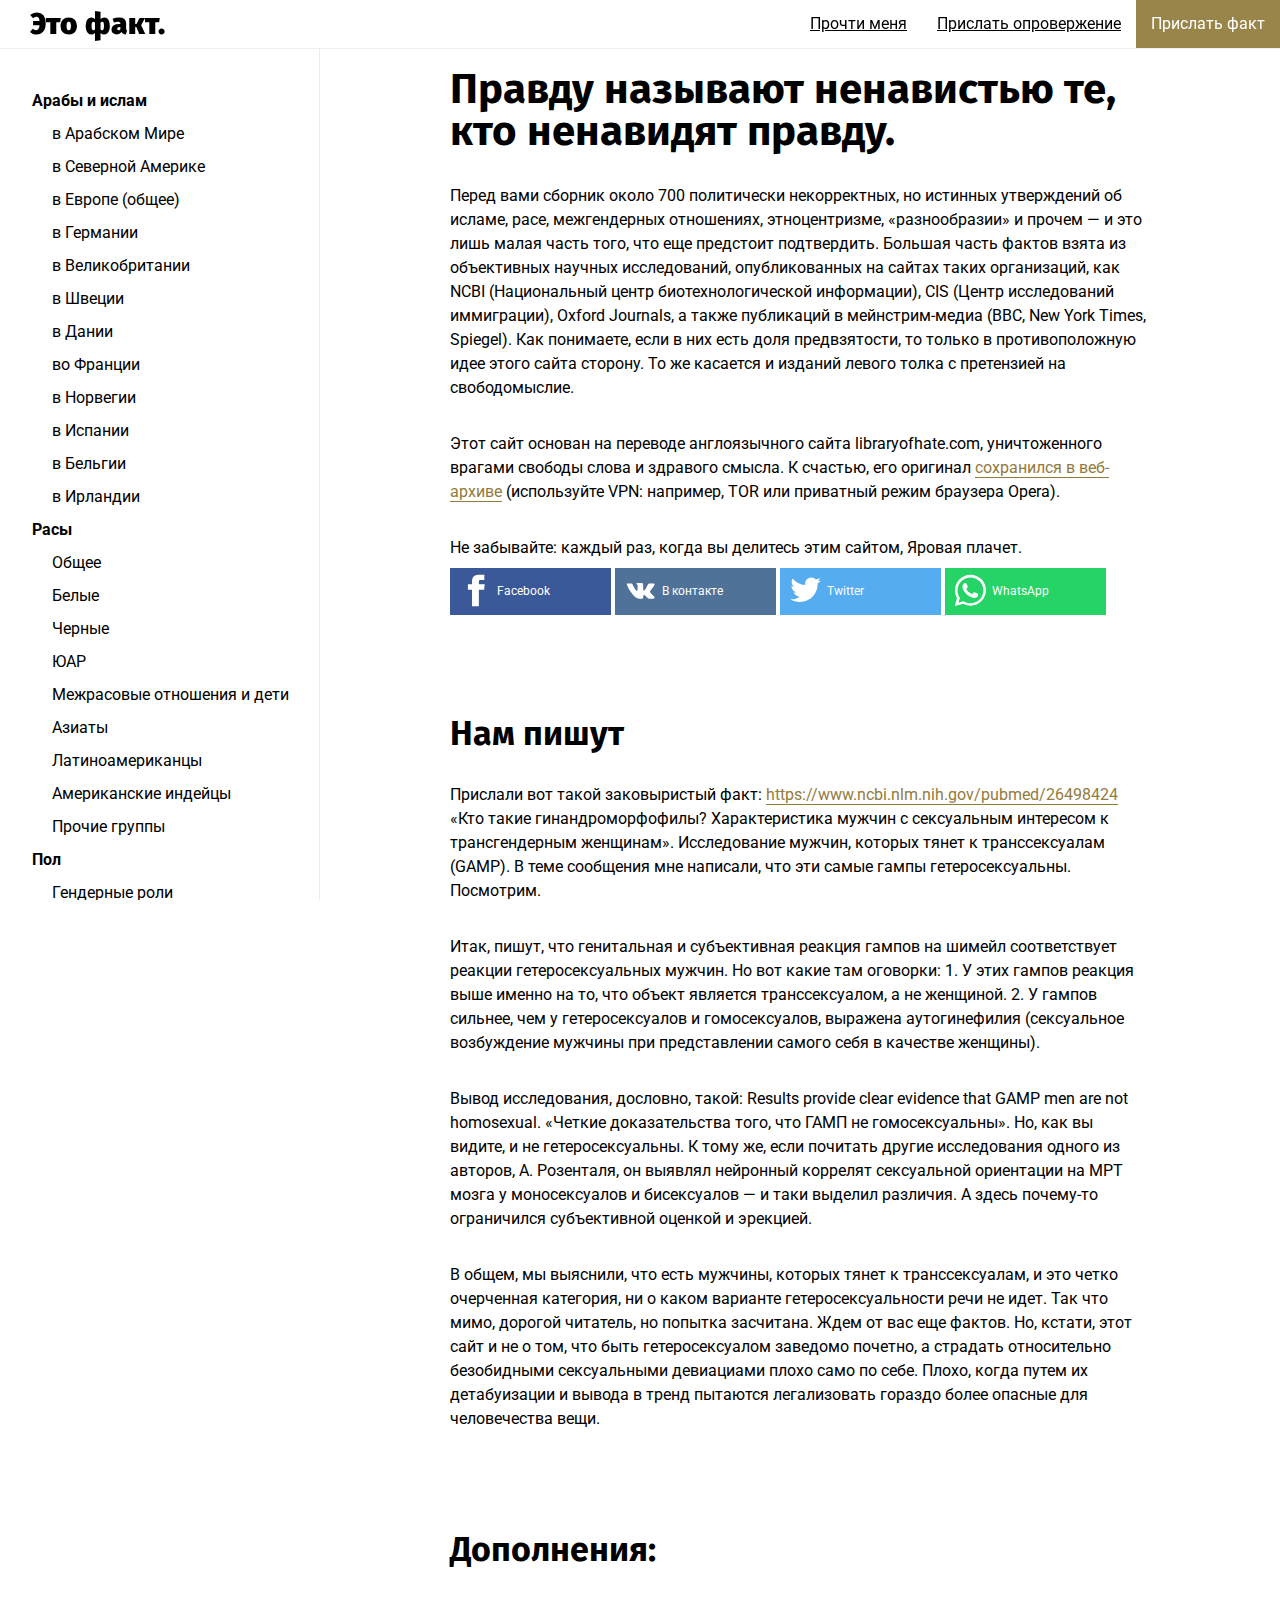
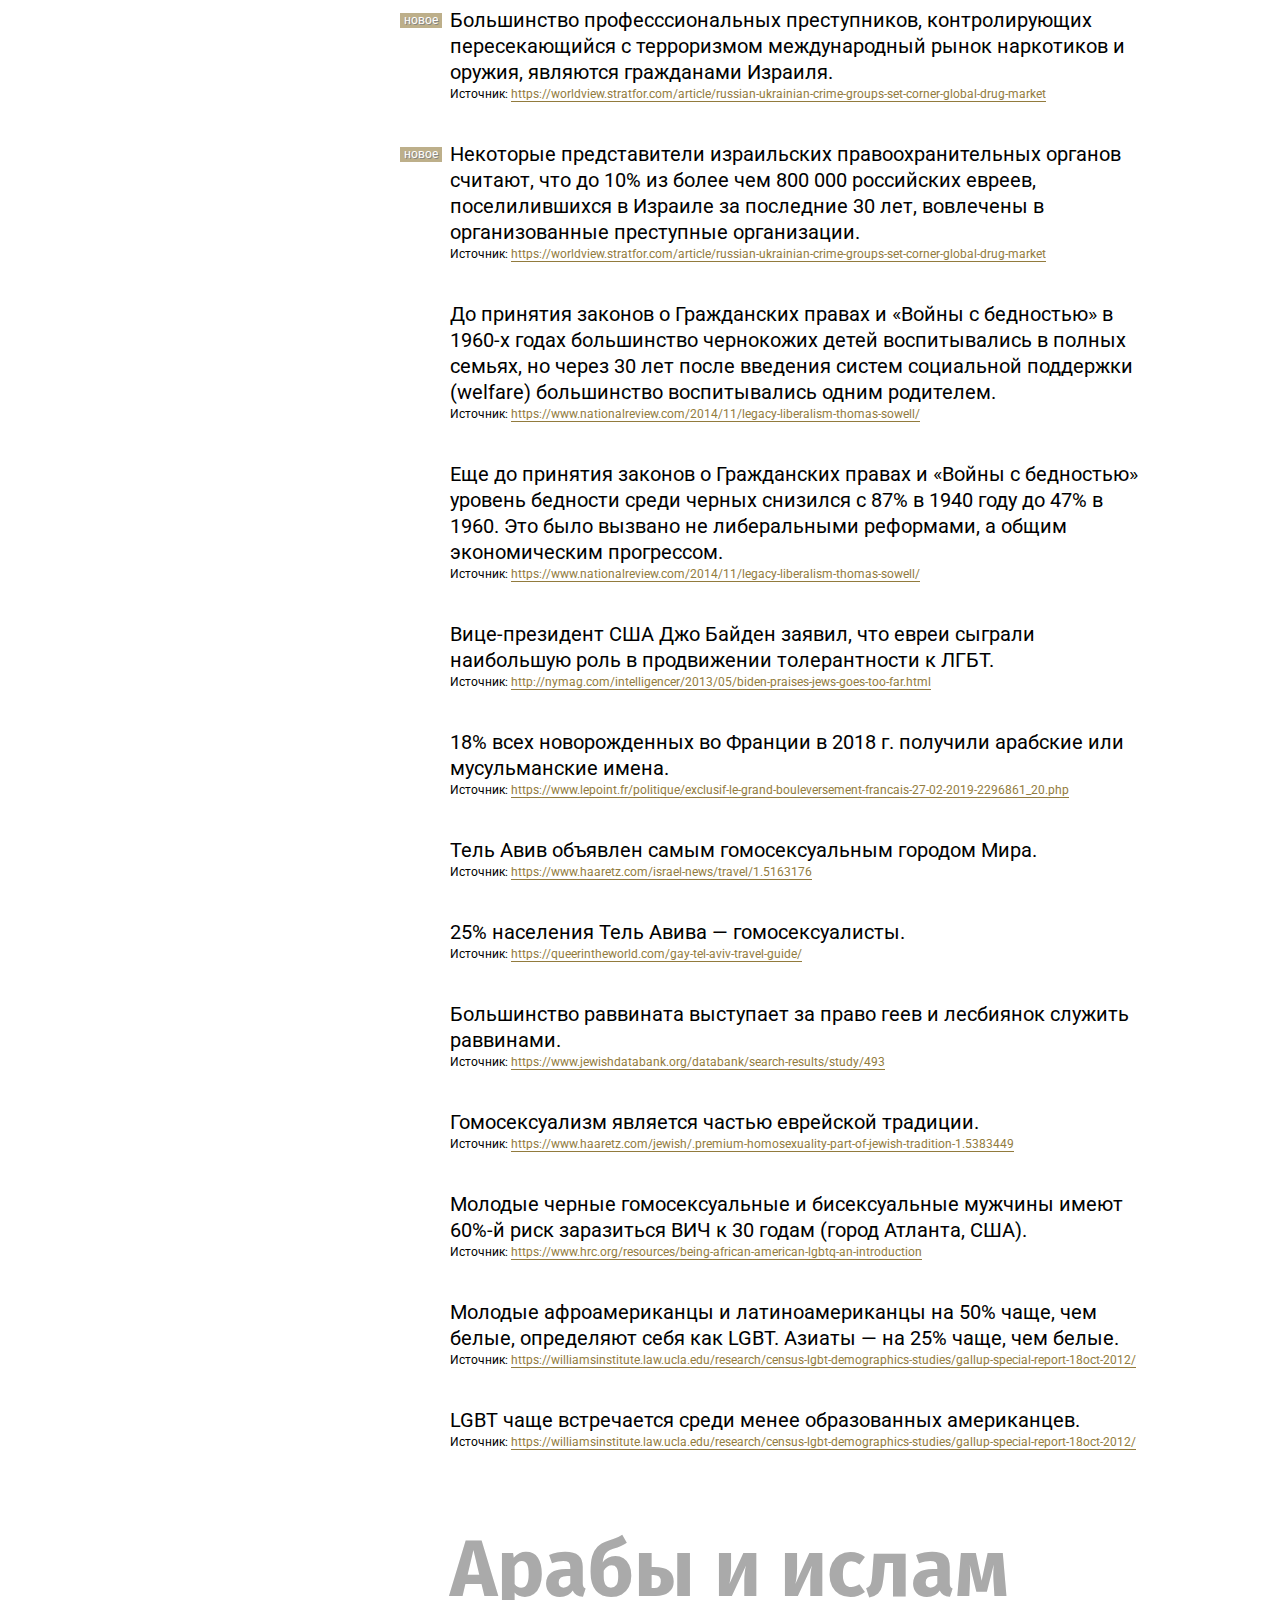
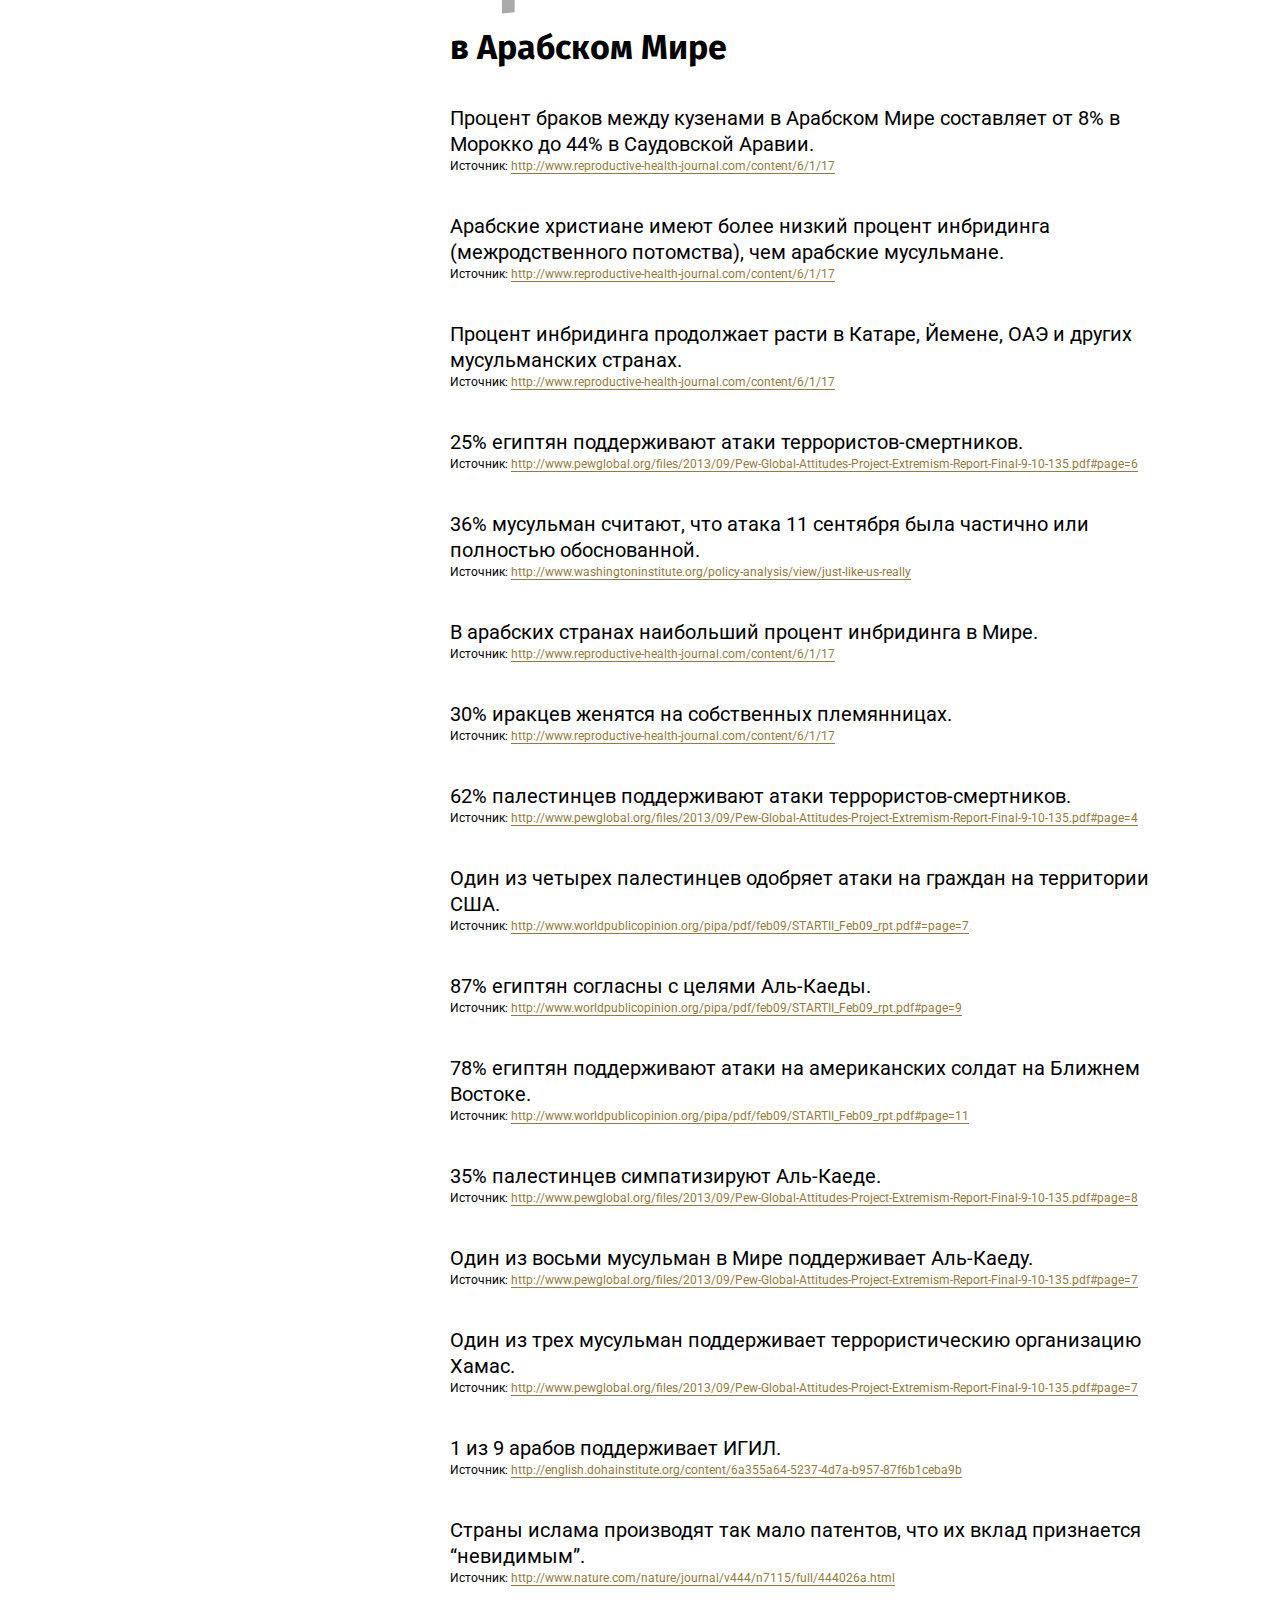
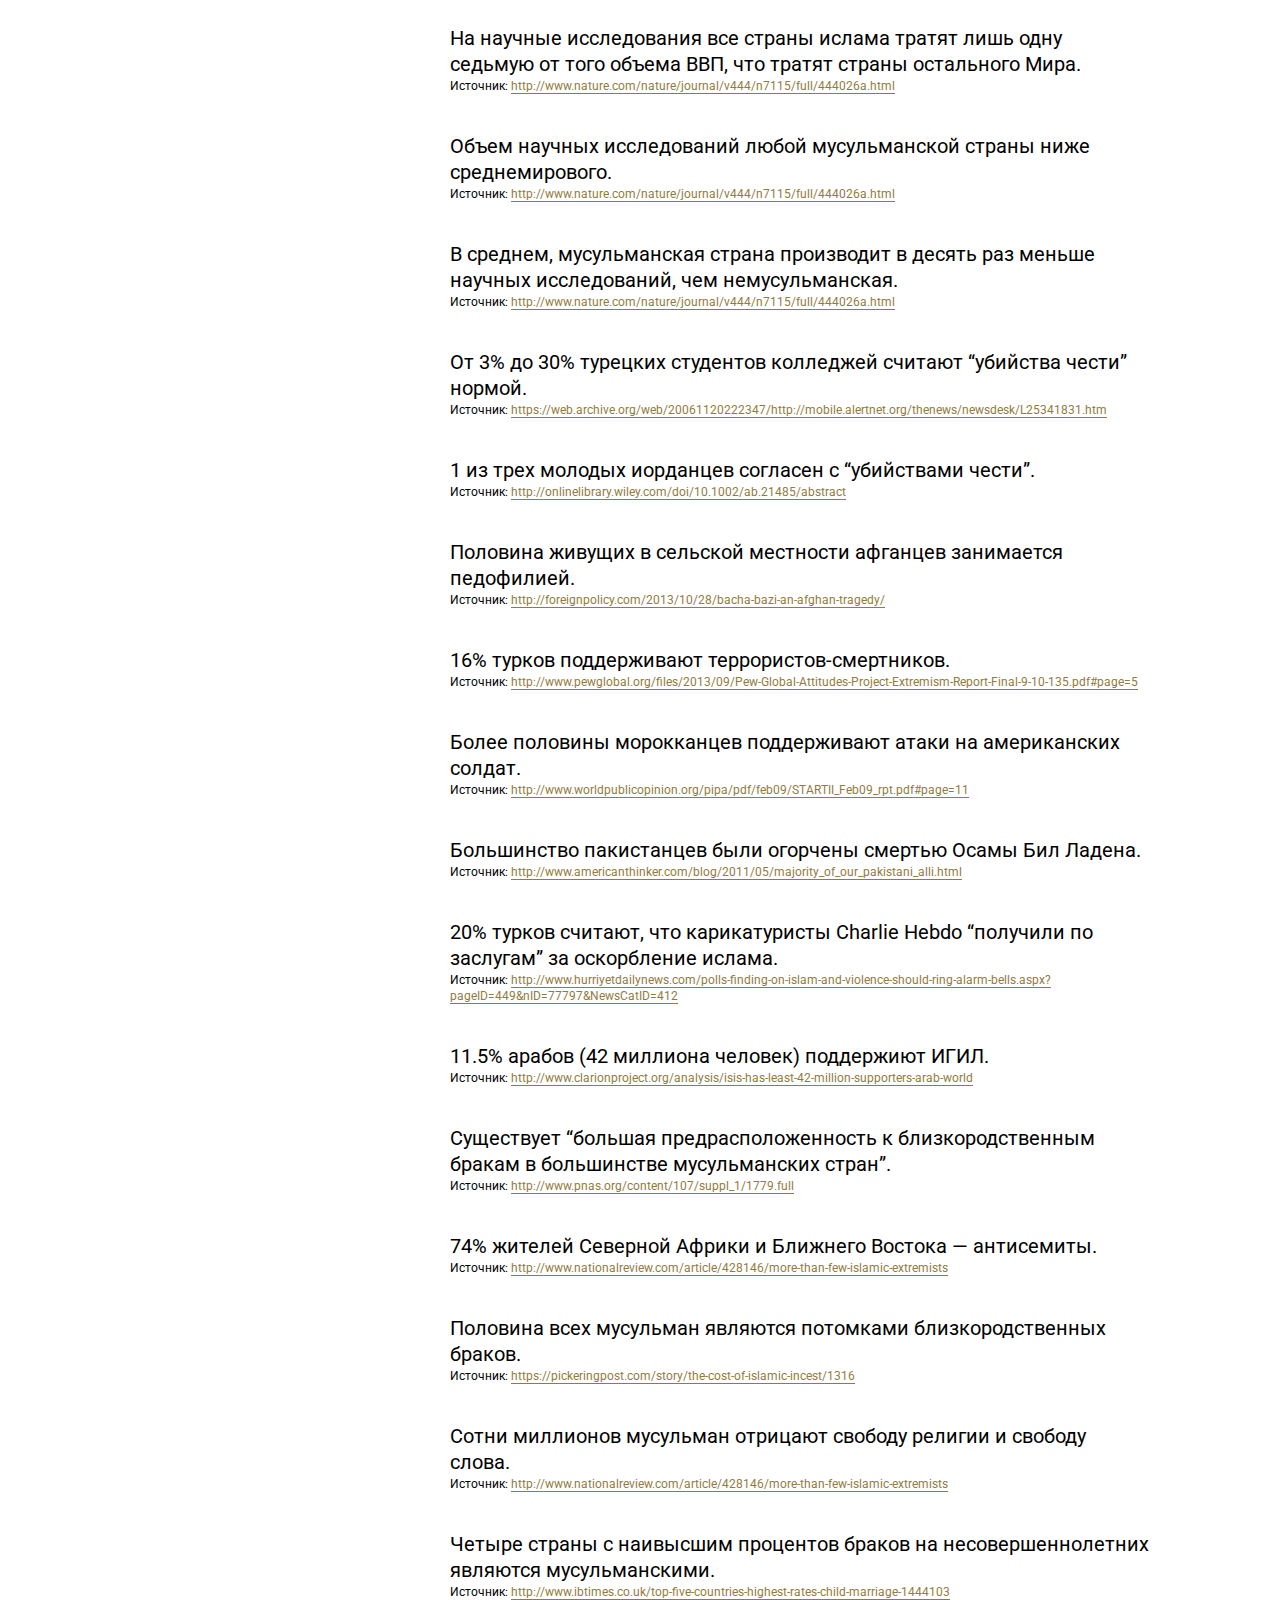
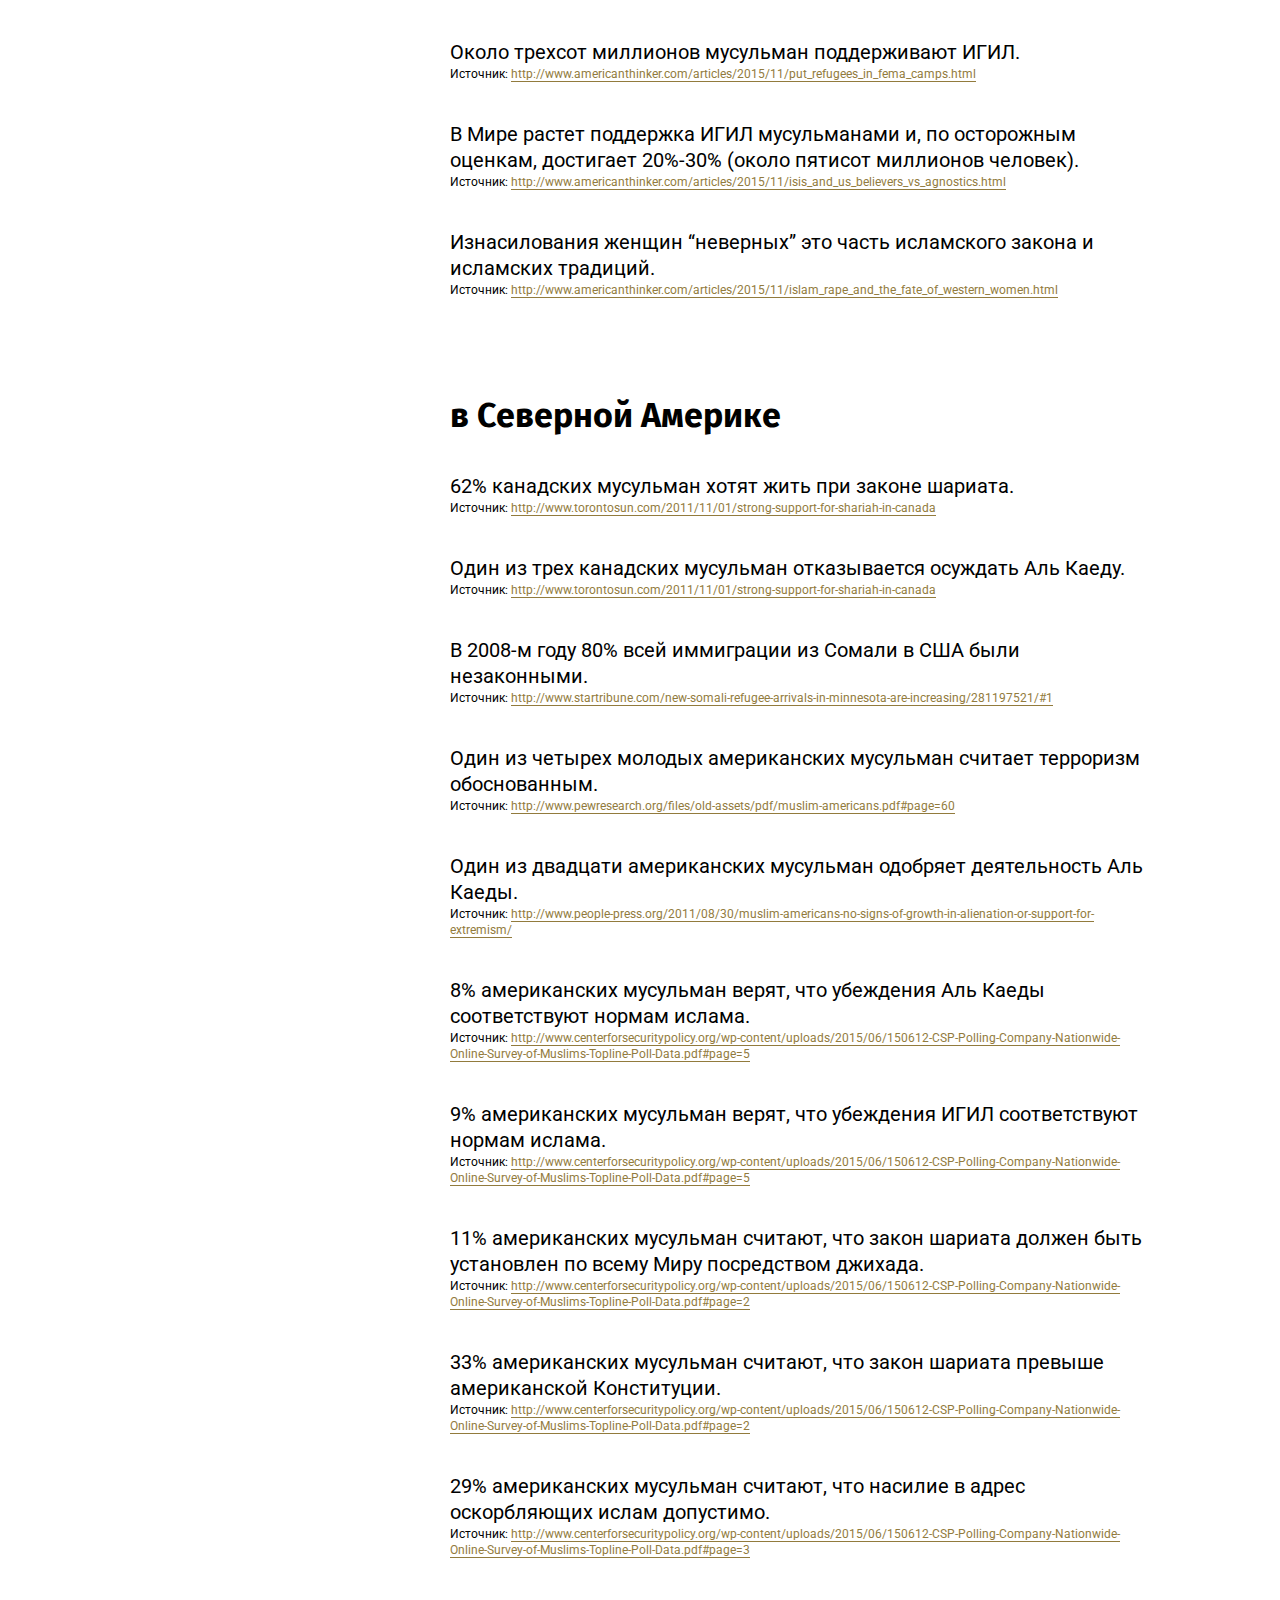
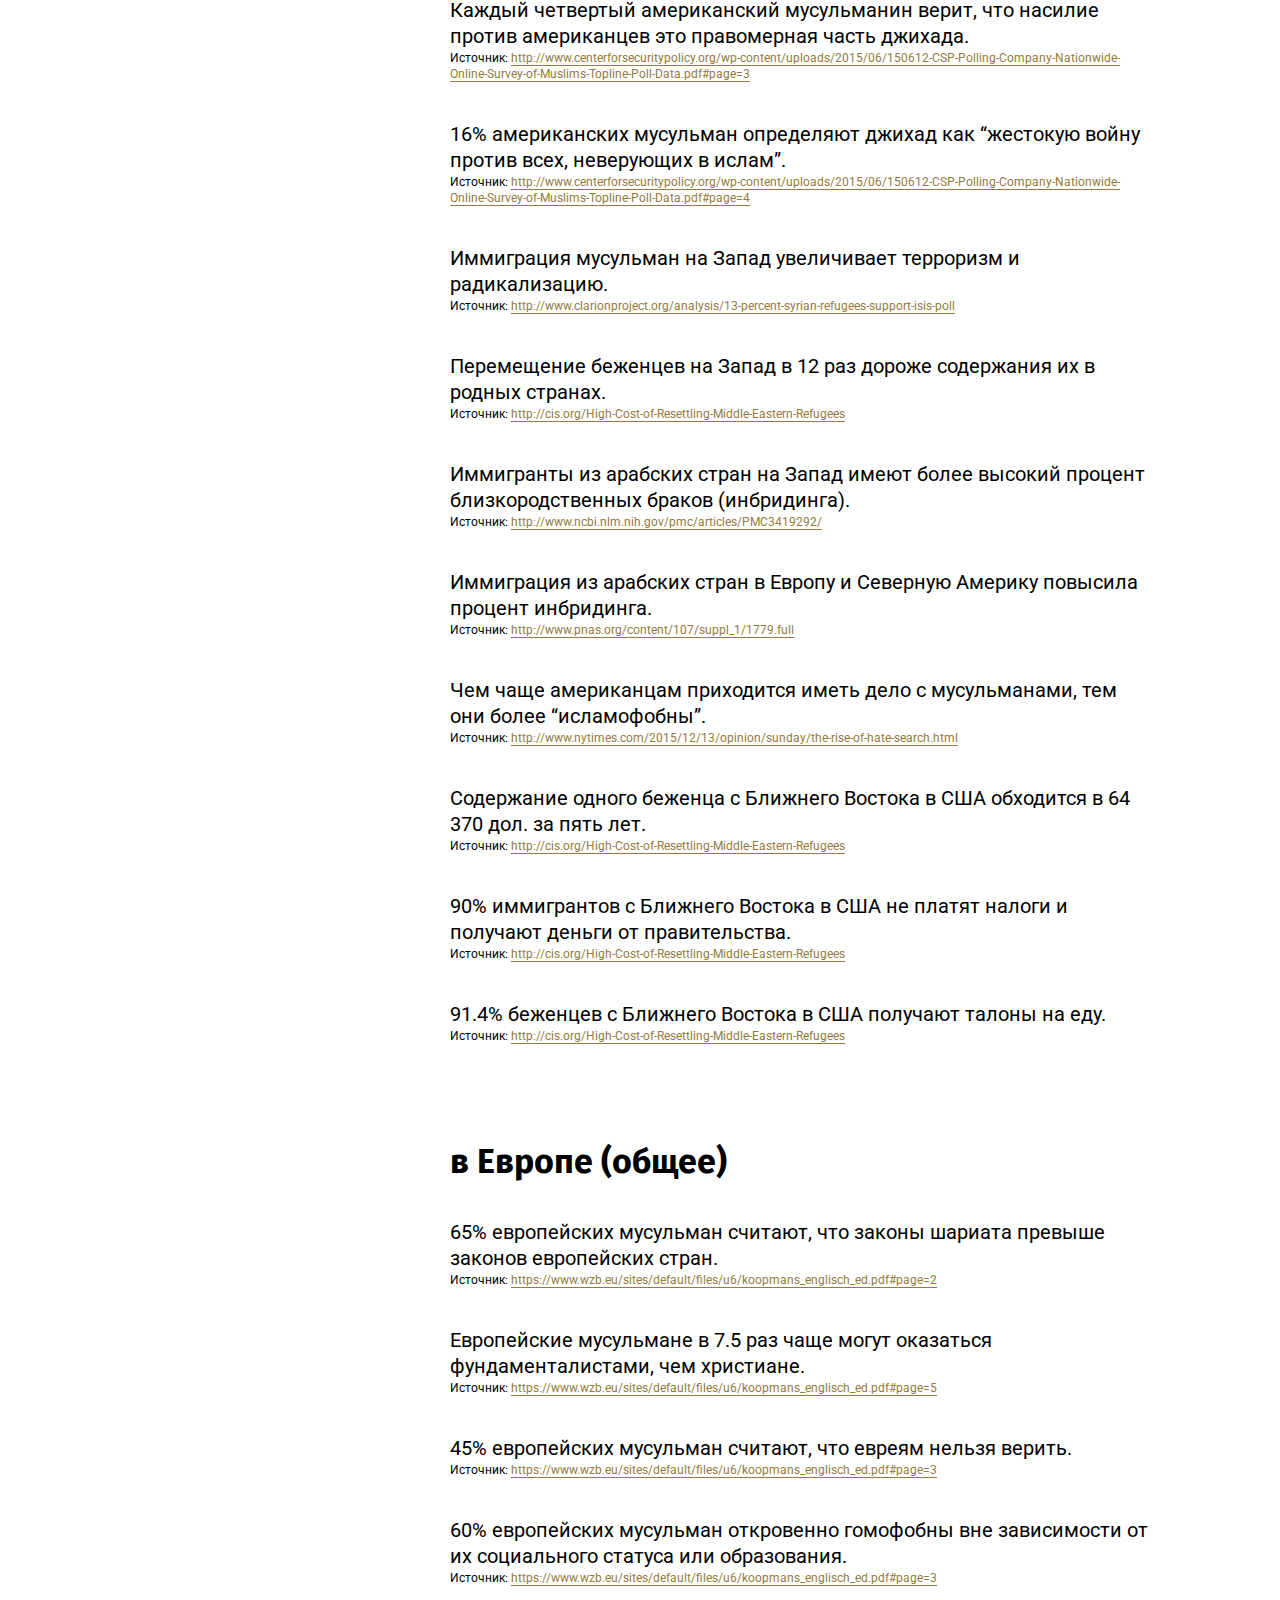
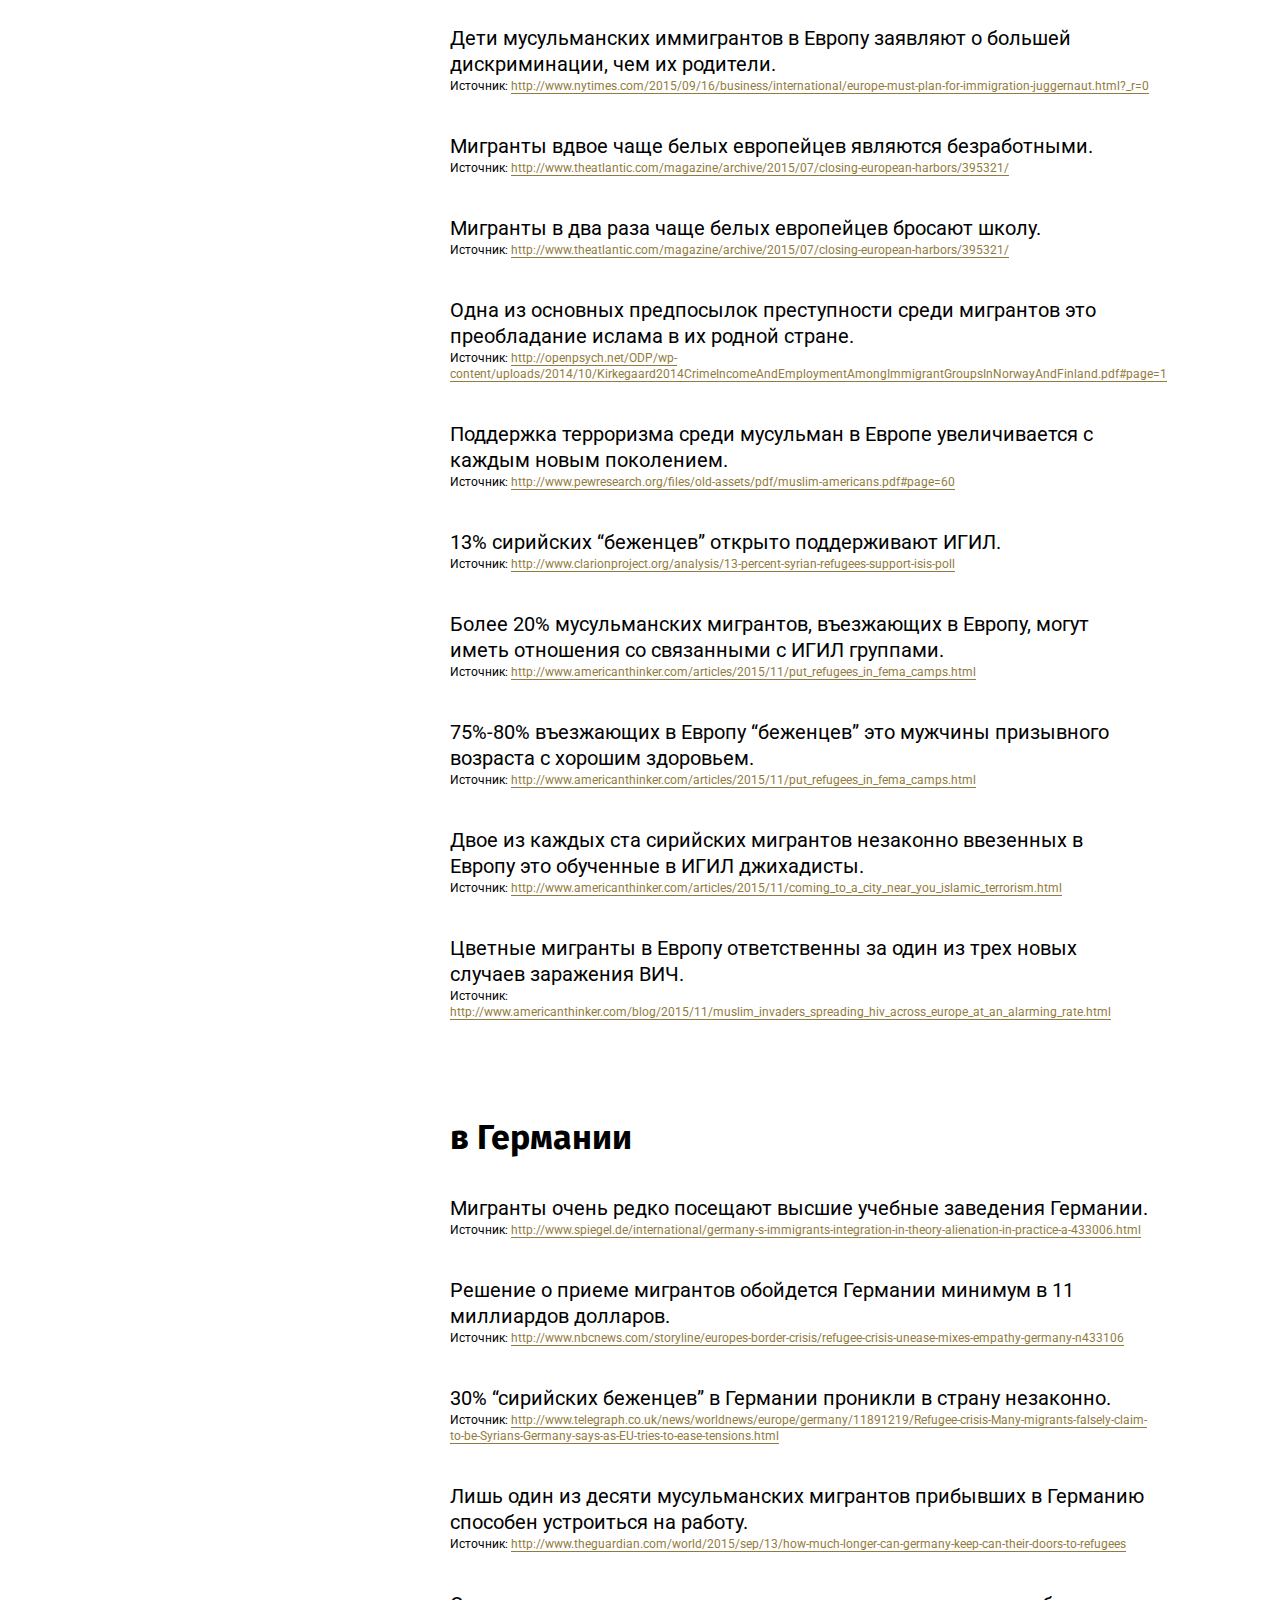
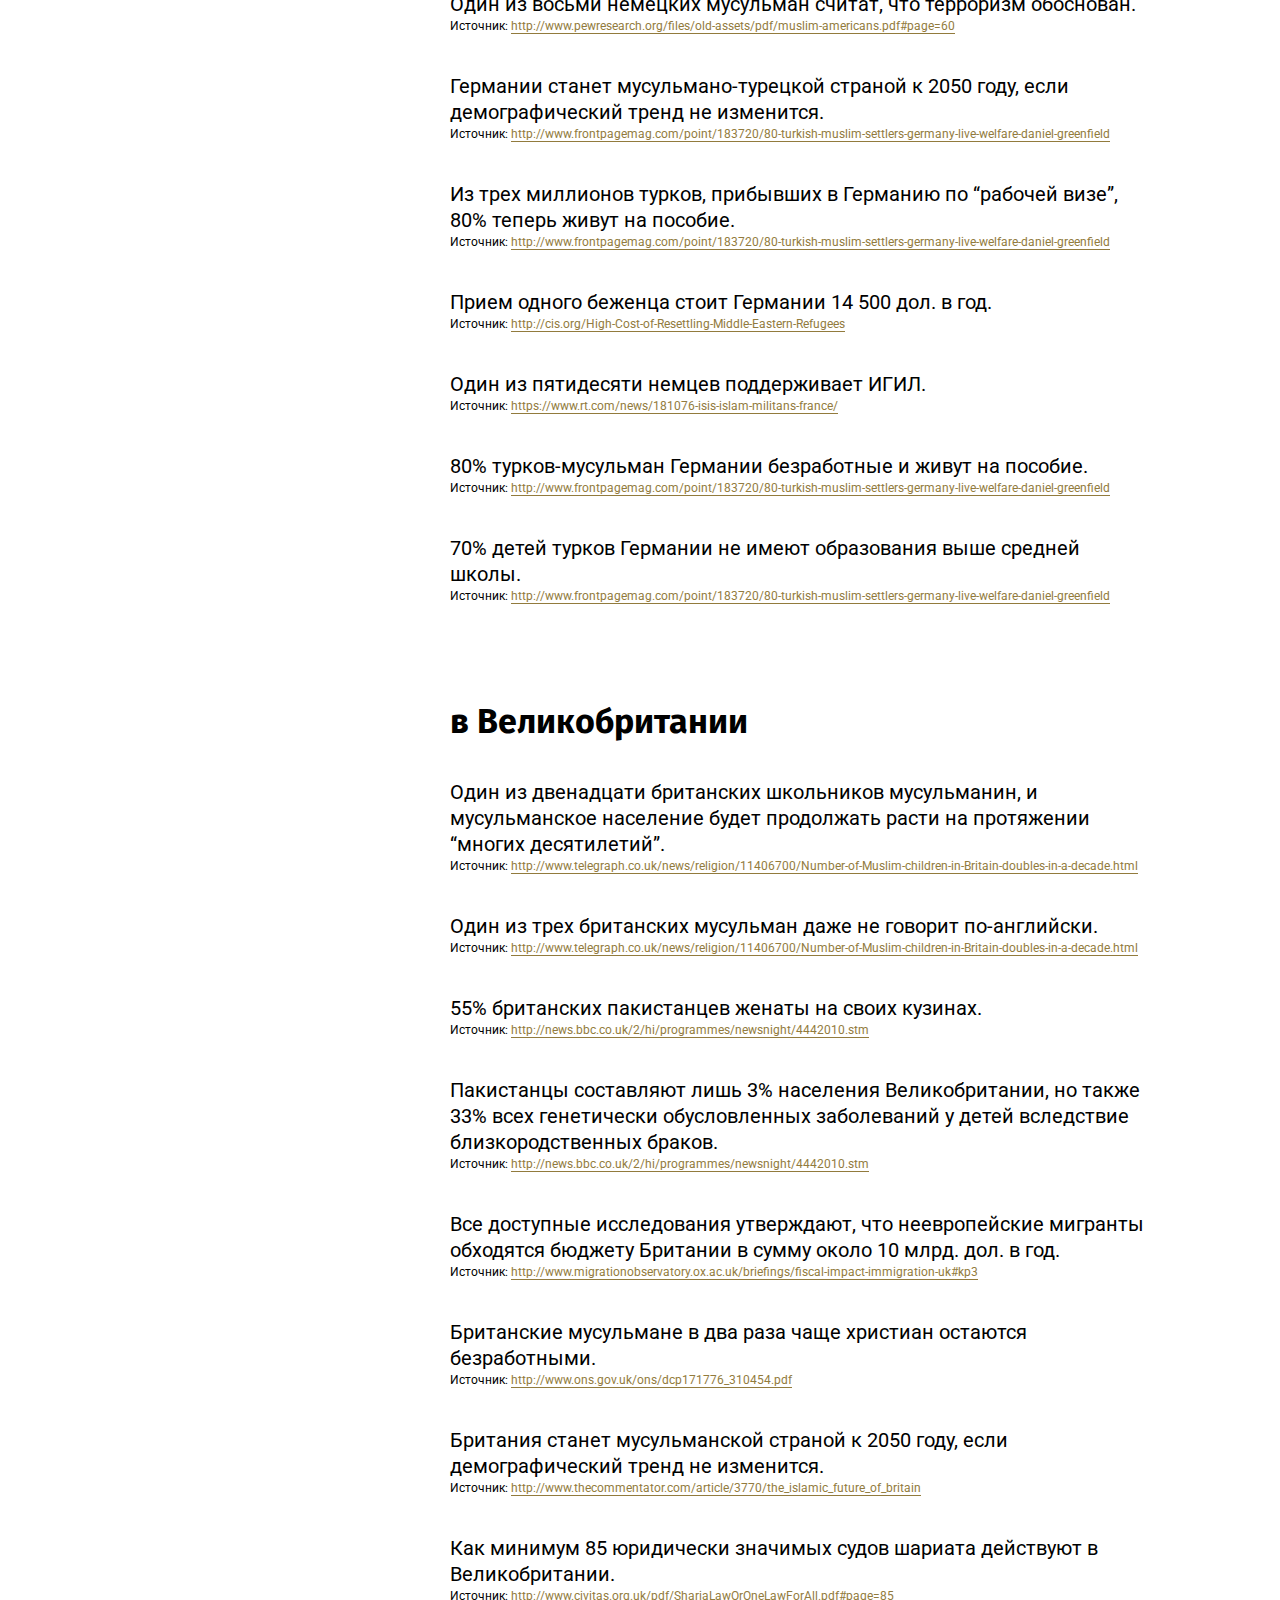
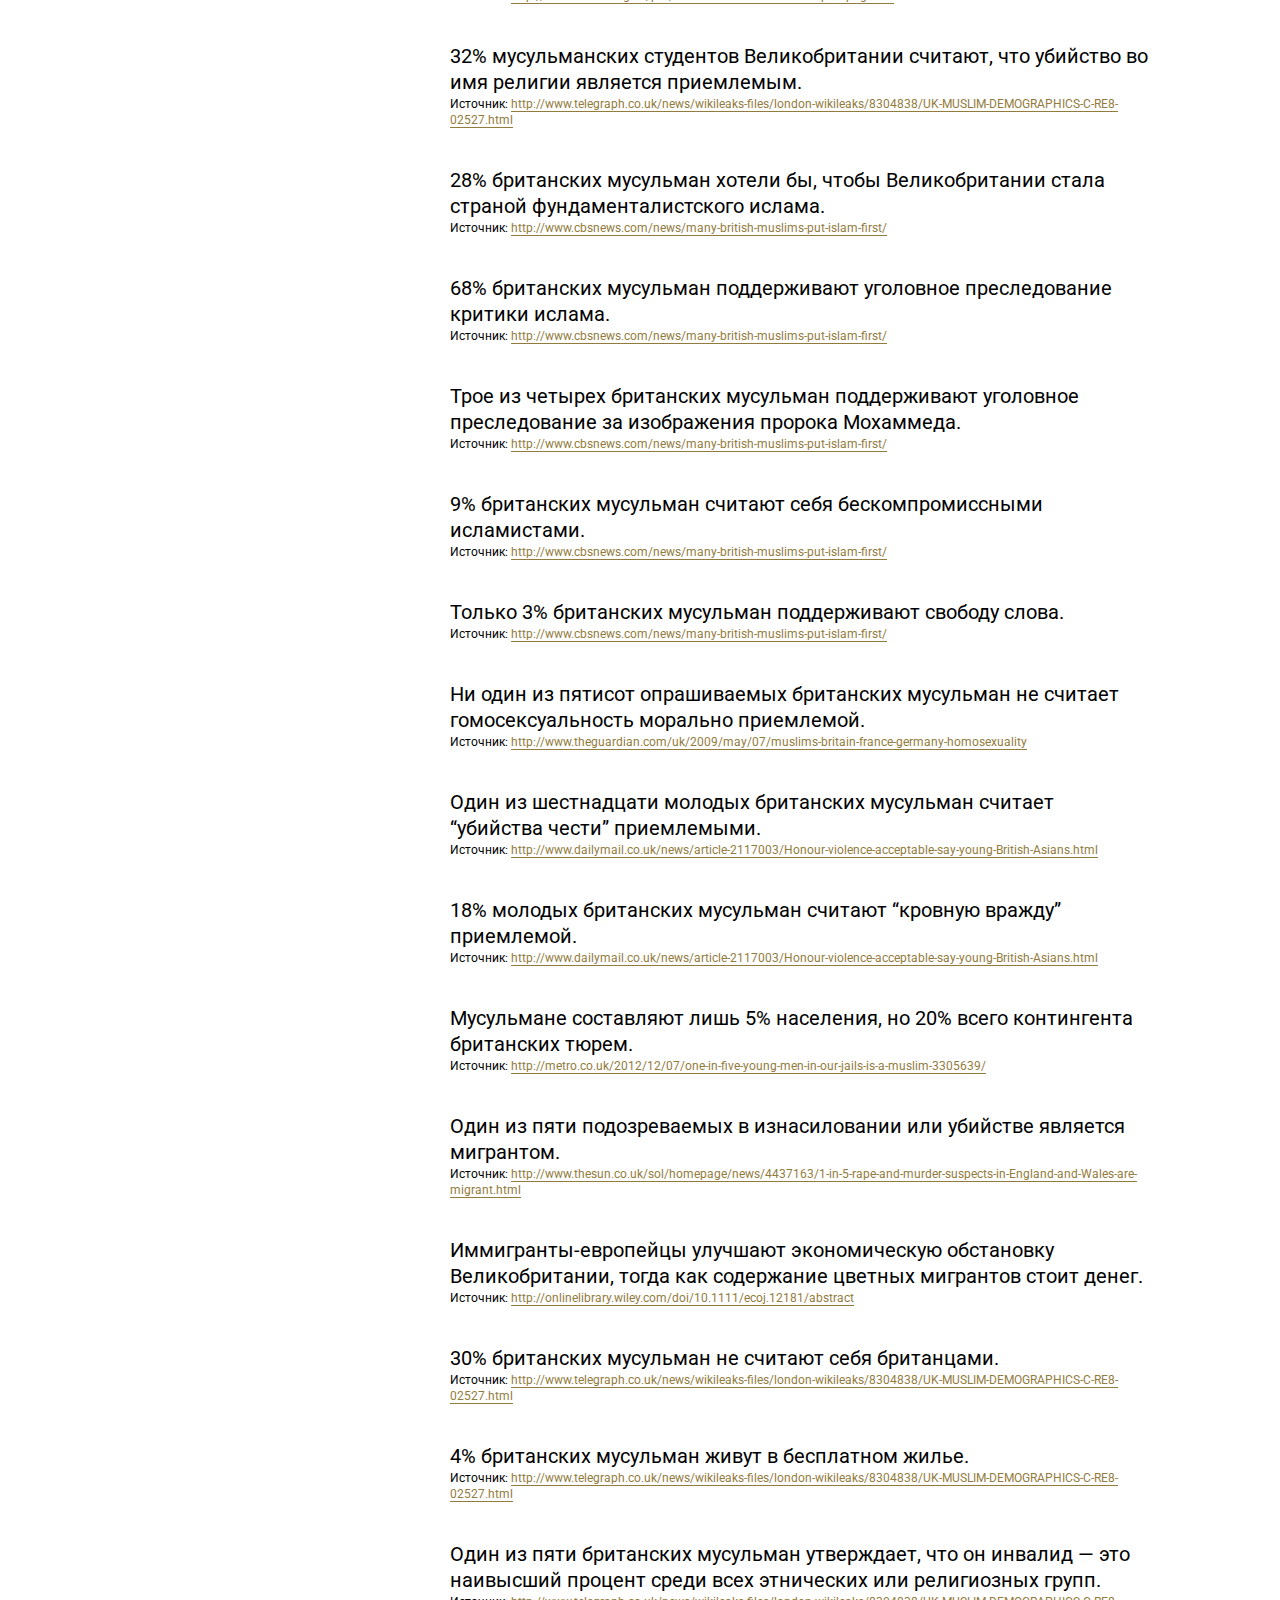
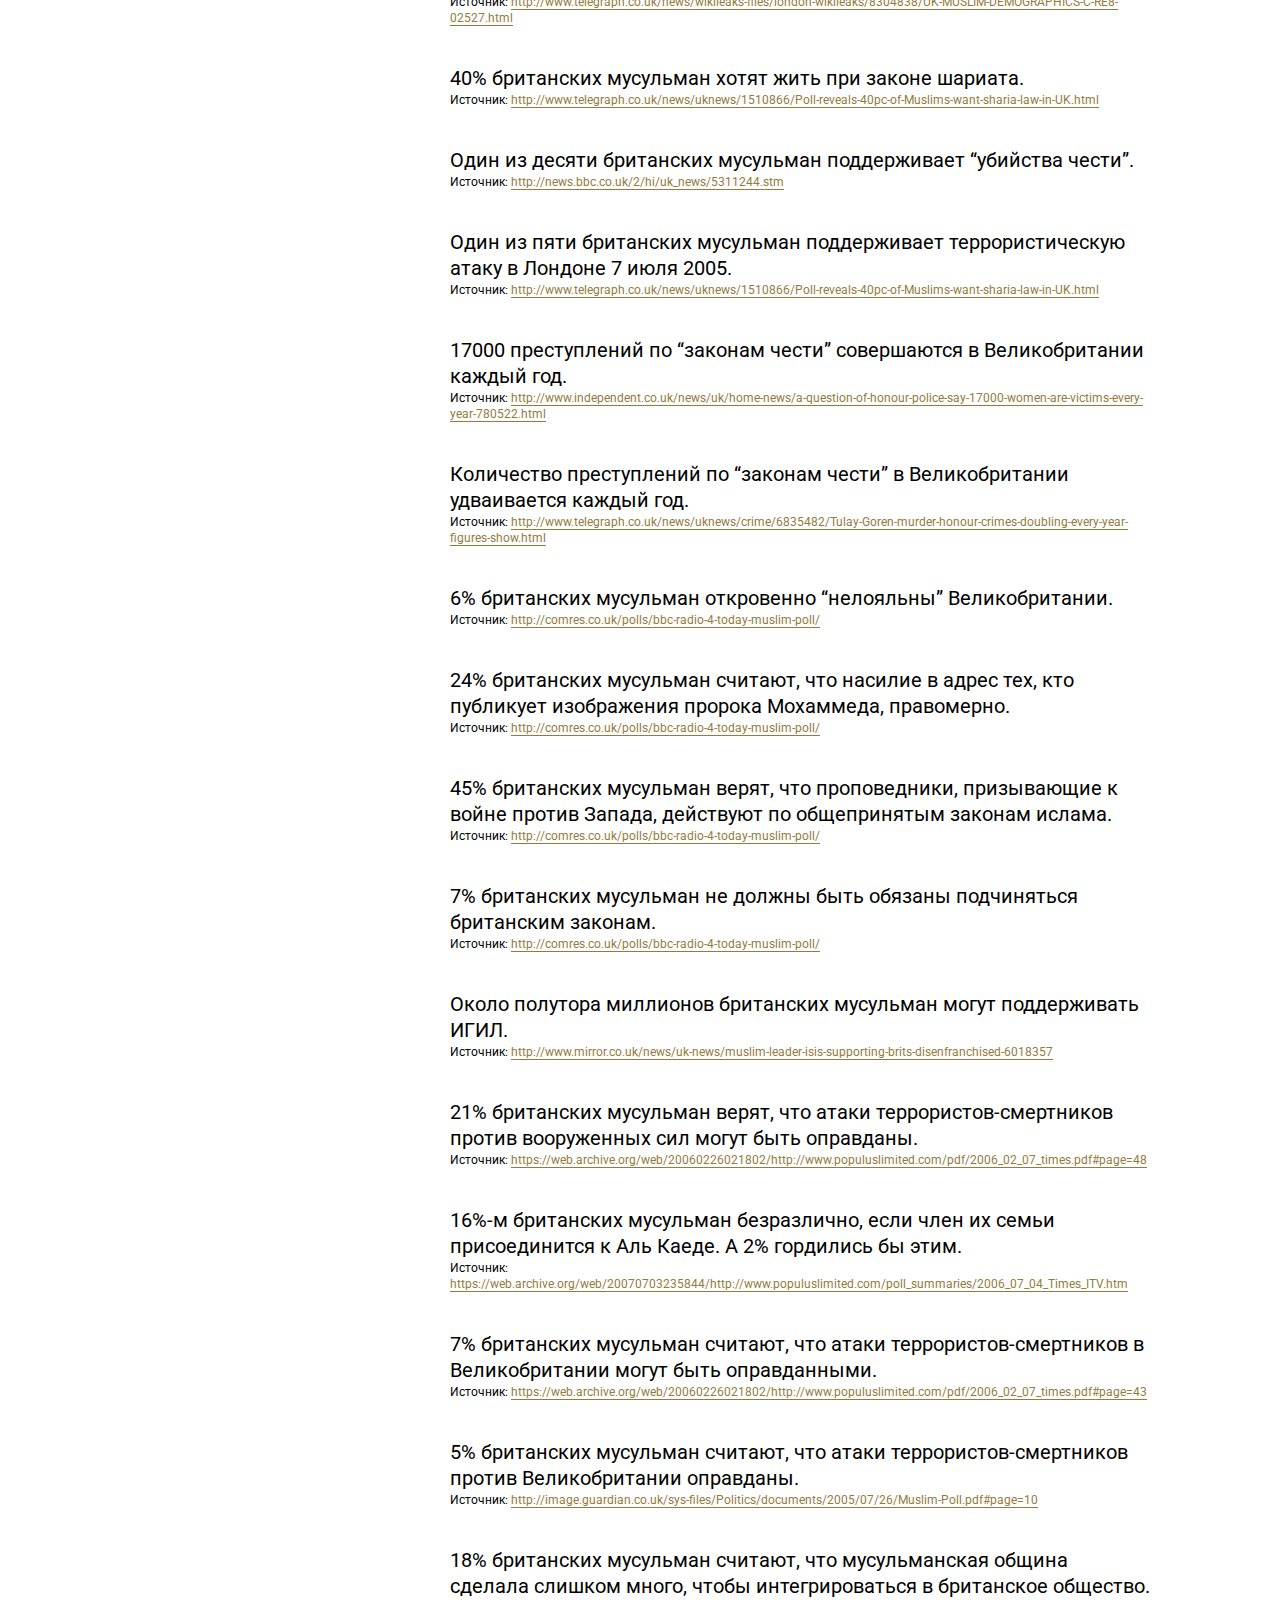
==== commit 26b10487: "+" ====
--- a/index.html
+++ b/index.html
@@ -350,60 +350,89 @@
 						</p>
 
 					</div>
-
+					
+					<!-- Израиль контролирует не менее 75% поставок наркотика экстази в США.
+					https://www.haaretz.com/1.4839043
+					
+					Израильские организации связаны с европейскими лабораториями по производству экстази и контролируют мировое распространение наркотика.
+					https://www.haaretz.com/1.4725770
+					
+					Еврейский врач признает, что израильские патологоанатомы извлекают органы умерших без согласия родственников.
+					https://www.theguardian.com/world/2009/dec/21/israeli-pathologists-harvested-organs
+					
+					Заседание ООН: 18.000 сирийских детей были использованы как доноры органов в турецких лагерях для беженцев.
+					https://www.youtube.com/watch?v=RJteT03PrGI -->
+					
+					
 
 					<h3>Дополнения:</h3>
-					<p>
-						<span class="newfact">новое</span>До принятия законов о Гражданских правах и &laquo;Войны с бедностью&raquo; в 1960-х годах большинство чернокожих детей воспитывались в полных семьях, но через 30 лет после введения систем социальной поддержки (welfare) большинство воспитывались одним родителем.
+					
+					<p>
+						<span class="newfact">новое</span>Большинство професссиональных преступников, контролирующих пересекающийся с терроризмом международный рынок наркотиков и оружия, являются гражданами Израиля.
+					</p>
+					<a target="_blank" href="https://worldview.stratfor.com/article/russian-ukrainian-crime-groups-set-corner-global-drug-market"><span class="source">Источник</span><span class="s-link">https://worldview.stratfor.com/article/russian-ukrainian-crime-groups-set-corner-global-drug-market</span></a>
+					
+					<p>
+						<span class="newfact">новое</span>Некоторые представители израильских правоохранительных органов считают, что до 10% из более чем 800 000 российских евреев, поселилившихся в Израиле за последние 30 лет, вовлечены в организованные преступные организации.
+					</p>
+					<a target="_blank" href="https://worldview.stratfor.com/article/russian-ukrainian-crime-groups-set-corner-global-drug-market"><span class="source">Источник</span><span class="s-link">https://worldview.stratfor.com/article/russian-ukrainian-crime-groups-set-corner-global-drug-market</span></a>
+					
+					
+					
+					
+					
+					
+					<p>
+						До принятия законов о Гражданских правах и &laquo;Войны с бедностью&raquo; в 1960-х годах большинство чернокожих детей воспитывались в полных семьях, но через 30 лет после введения систем социальной поддержки (welfare) большинство воспитывались одним родителем.
 					</p>
 					<a target="_blank" href="https://www.nationalreview.com/2014/11/legacy-liberalism-thomas-sowell/"><span class="source">Источник</span><span class="s-link">https://www.nationalreview.com/2014/11/legacy-liberalism-thomas-sowell/</span></a>
 
 					<p>
-						<span class="newfact">новое</span>Еще до принятия законов о Гражданских правах и &laquo;Войны с бедностью&raquo; уровень бедности среди черных снизился с 87% в 1940 году до 47% в 1960. Это было вызвано не либеральными реформами, а общим экономическим прогрессом.
+						Еще до принятия законов о Гражданских правах и &laquo;Войны с бедностью&raquo; уровень бедности среди черных снизился с 87% в 1940 году до 47% в 1960. Это было вызвано не либеральными реформами, а общим экономическим прогрессом.
 					</p>
 					<a target="_blank" href="https://www.nationalreview.com/2014/11/legacy-liberalism-thomas-sowell/"><span class="source">Источник</span><span class="s-link">https://www.nationalreview.com/2014/11/legacy-liberalism-thomas-sowell/</span></a>
 
 
 					<p>
-						<span class="newfact">новое</span>Вице-президент США Джо Байден заявил, что евреи сыграли наибольшую роль в продвижении толерантности к ЛГБТ.
+						Вице-президент США Джо Байден заявил, что евреи сыграли наибольшую роль в продвижении толерантности к ЛГБТ.
 					</p>
 					<a target="_blank" href="http://nymag.com/intelligencer/2013/05/biden-praises-jews-goes-too-far.html"><span class="source">Источник</span><span class="s-link">http://nymag.com/intelligencer/2013/05/biden-praises-jews-goes-too-far.html</span></a>
 
 					<p>
-						<span class="newfact">новое</span>18% всех новорожденных во Франции в 2018 г. получили арабские или мусульманские имена.
+						18% всех новорожденных во Франции в 2018 г. получили арабские или мусульманские имена.
 					</p>
 					<a target="_blank" href="https://www.lepoint.fr/politique/exclusif-le-grand-bouleversement-francais-27-02-2019-2296861_20.php"><span class="source">Источник</span><span class="s-link">https://www.lepoint.fr/politique/exclusif-le-grand-bouleversement-francais-27-02-2019-2296861_20.php</span></a>
 
 					<p>
-						<span class="newfact">новое</span>Тель Авив объявлен самым гомосексуальным городом Мира.
+						Тель Авив объявлен самым гомосексуальным городом Мира.
 					</p>
 					<a target="_blank" href="https://www.haaretz.com/israel-news/travel/1.5163176"><span class="source">Источник</span><span class="s-link">https://www.haaretz.com/israel-news/travel/1.5163176</span></a>
 					<p>
-						<span class="newfact">новое</span>25% населения Тель Авива&nbsp;&mdash; гомосексуалисты.
+						25% населения Тель Авива&nbsp;&mdash; гомосексуалисты.
 					</p>
 					<a target="_blank" href="https://queerintheworld.com/gay-tel-aviv-travel-guide/"><span class="source">Источник</span><span class="s-link">https://queerintheworld.com/gay-tel-aviv-travel-guide/</span></a>
 					<p>
-						<span class="newfact">новое</span>Большинство раввината выступает за право геев и лесбиянок служить раввинами.
+						Большинство раввината выступает за право геев и лесбиянок служить раввинами.
 					</p>
 					<a target="_blank" href="https://www.jewishdatabank.org/databank/search-results/study/493"><span class="source">Источник</span><span class="s-link">https://www.jewishdatabank.org/databank/search-results/study/493</span></a>
 
 					<p>
-						<span class="newfact">новое</span>Гомосексуализм является частью еврейской традиции.
+						Гомосексуализм является частью еврейской традиции.
 					</p>
 					<a target="_blank" href="https://www.haaretz.com/jewish/.premium-homosexuality-part-of-jewish-tradition-1.5383449"><span class="source">Источник</span><span class="s-link">https://www.haaretz.com/jewish/.premium-homosexuality-part-of-jewish-tradition-1.5383449</span></a>
 
 					<p>
-						<span class="newfact">новое</span>Молодые черные гомосексуальные и бисексуальные мужчины имеют 60%-й риск заразиться ВИЧ к 30 годам (город Атланта, США).
+						Молодые черные гомосексуальные и бисексуальные мужчины имеют 60%-й риск заразиться ВИЧ к 30 годам (город Атланта, США).
 					</p>
 					<a target="_blank" href="https://www.hrc.org/resources/being-african-american-lgbtq-an-introduction"><span class="source">Источник</span><span class="s-link">https://www.hrc.org/resources/being-african-american-lgbtq-an-introduction</span></a>
 
 					<p>
-						<span class="newfact">новое</span>Молодые афроамериканцы и латиноамериканцы на 50% чаще, чем белые, определяют себя как LGBT. Азиаты &mdash; на 25% чаще, чем белые.
+						Молодые афроамериканцы и латиноамериканцы на 50% чаще, чем белые, определяют себя как LGBT. Азиаты &mdash; на 25% чаще, чем белые.
 					</p>
 					<a target="_blank" href="https://williamsinstitute.law.ucla.edu/research/census-lgbt-demographics-studies/gallup-special-report-18oct-2012/"><span class="source">Источник</span><span class="s-link">https://williamsinstitute.law.ucla.edu/research/census-lgbt-demographics-studies/gallup-special-report-18oct-2012/</span></a>
 
 					<p>
-						<span class="newfact">новое</span>LGBT чаще встречается среди менее образованных американцев.
+						LGBT чаще встречается среди менее образованных американцев.
 					</p>
 					<a target="_blank" href="https://williamsinstitute.law.ucla.edu/research/census-lgbt-demographics-studies/gallup-special-report-18oct-2012/"><span class="source">Источник</span><span class="s-link">https://williamsinstitute.law.ucla.edu/research/census-lgbt-demographics-studies/gallup-special-report-18oct-2012/</span></a>
 
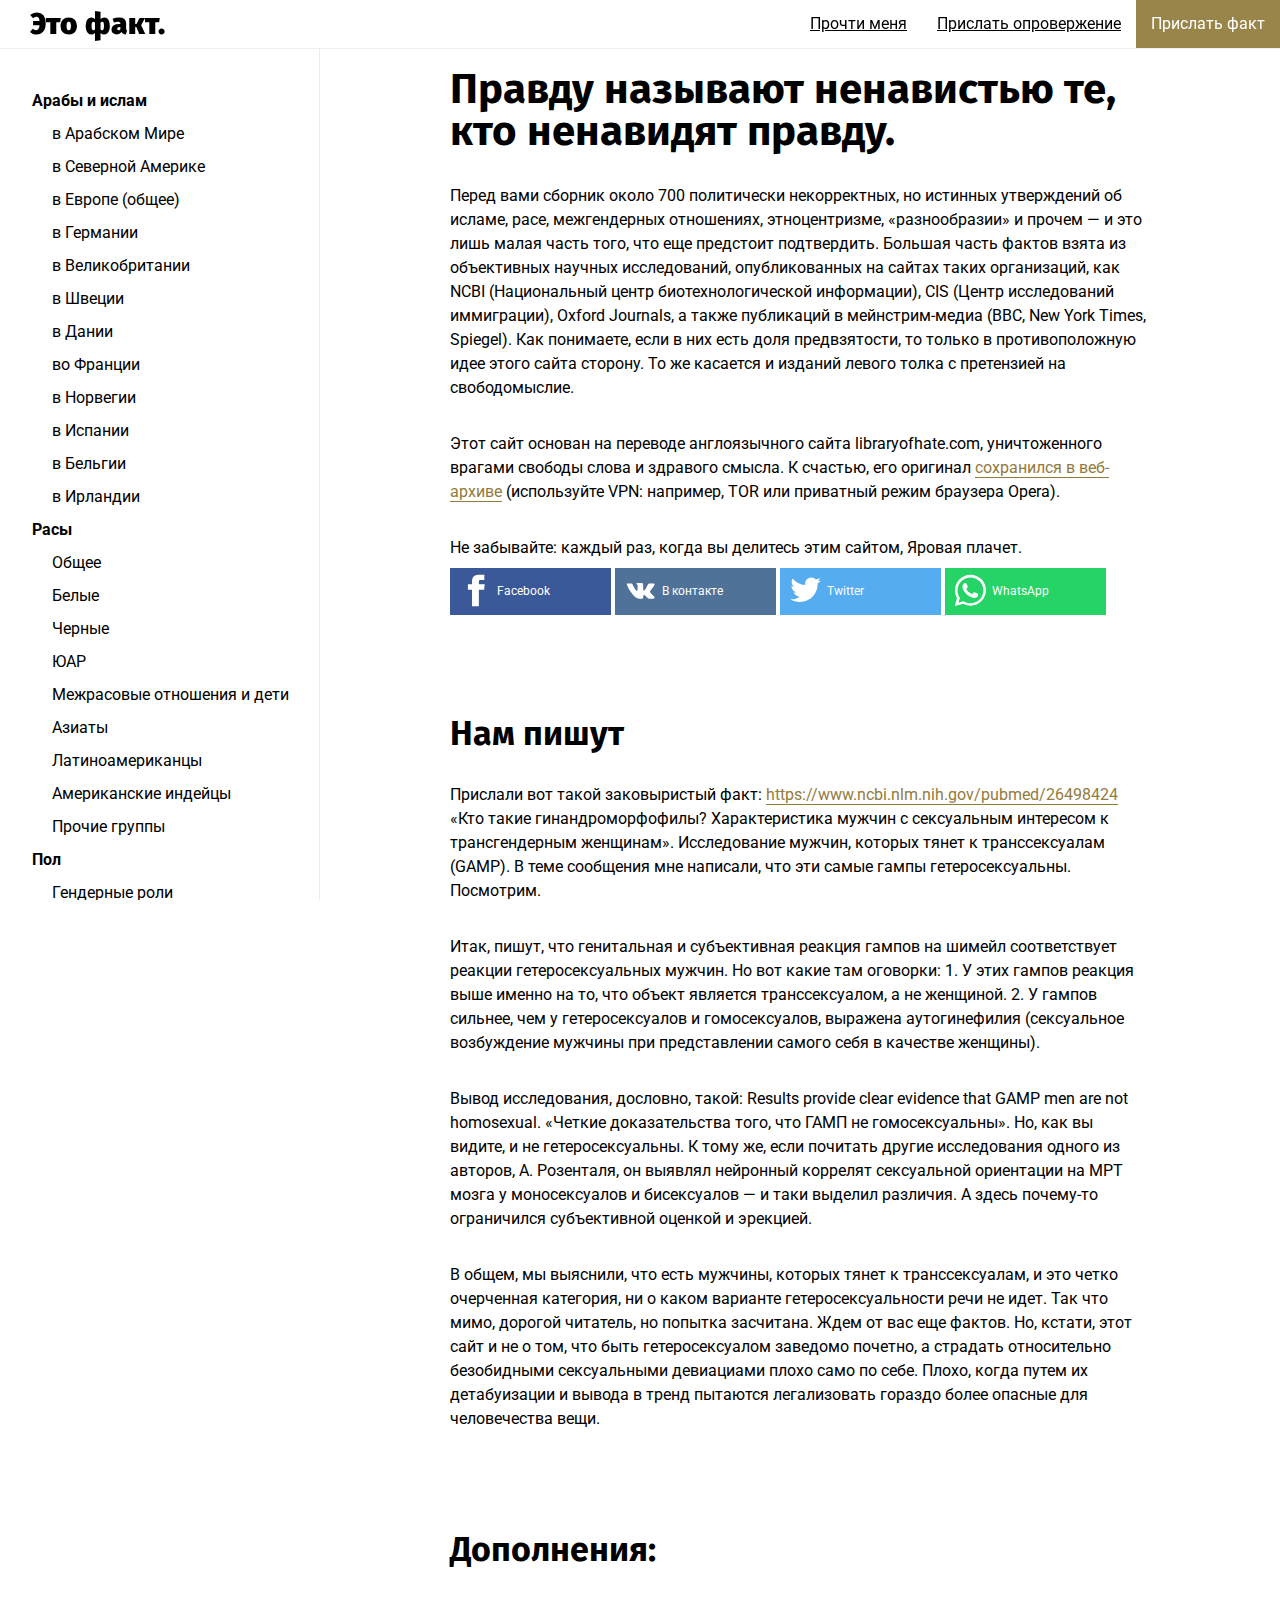
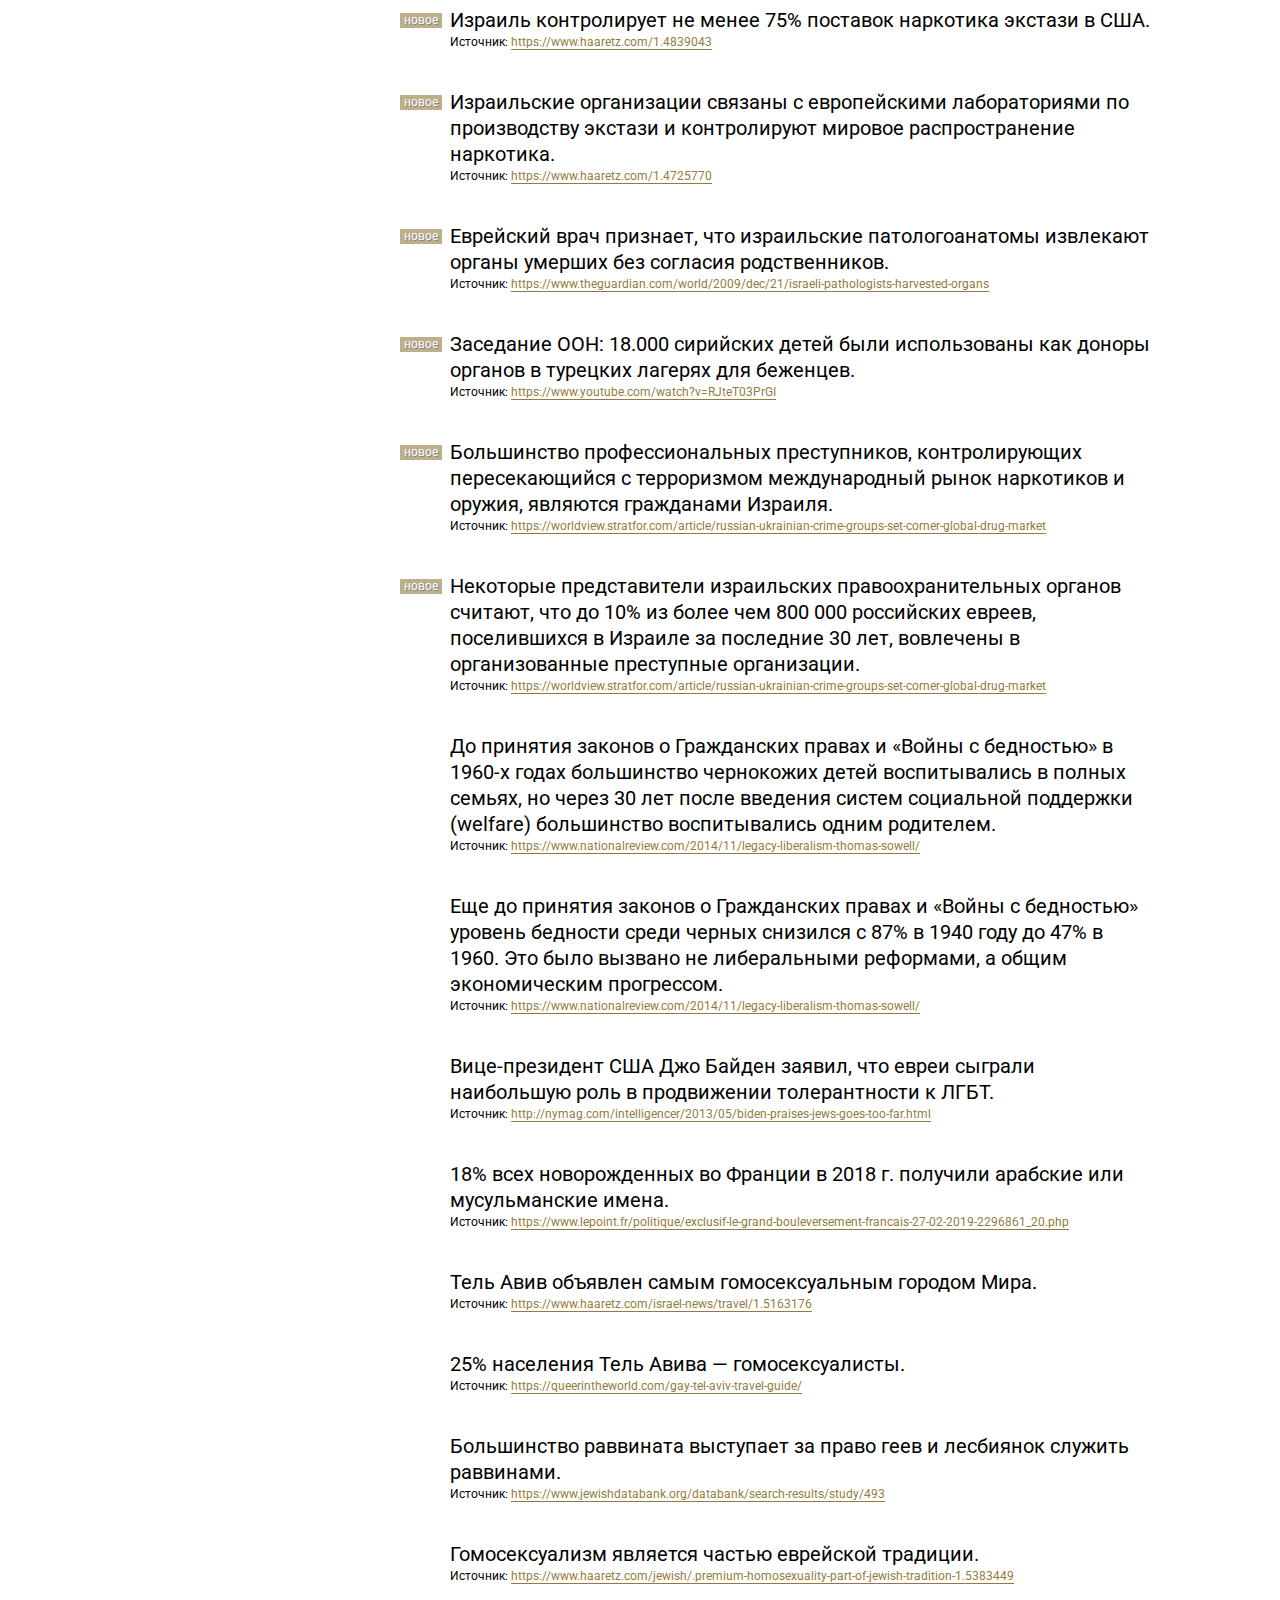
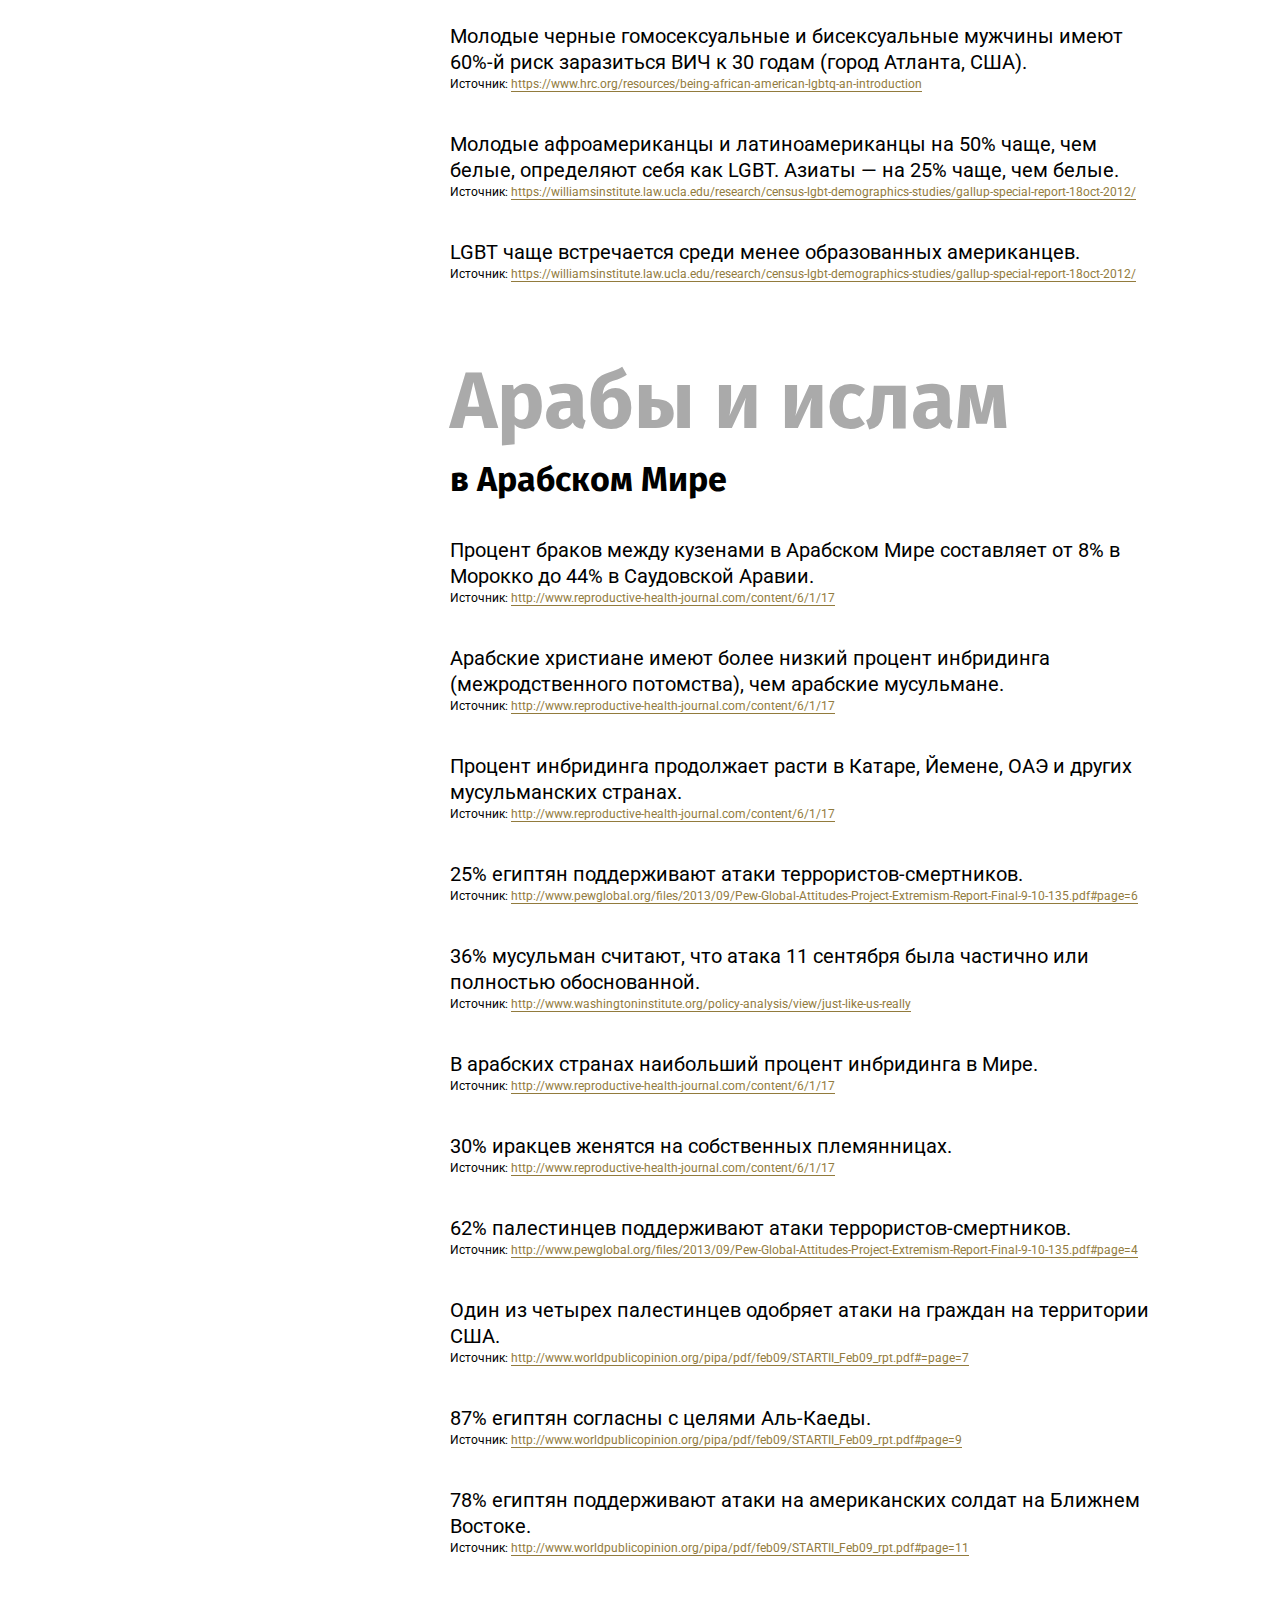
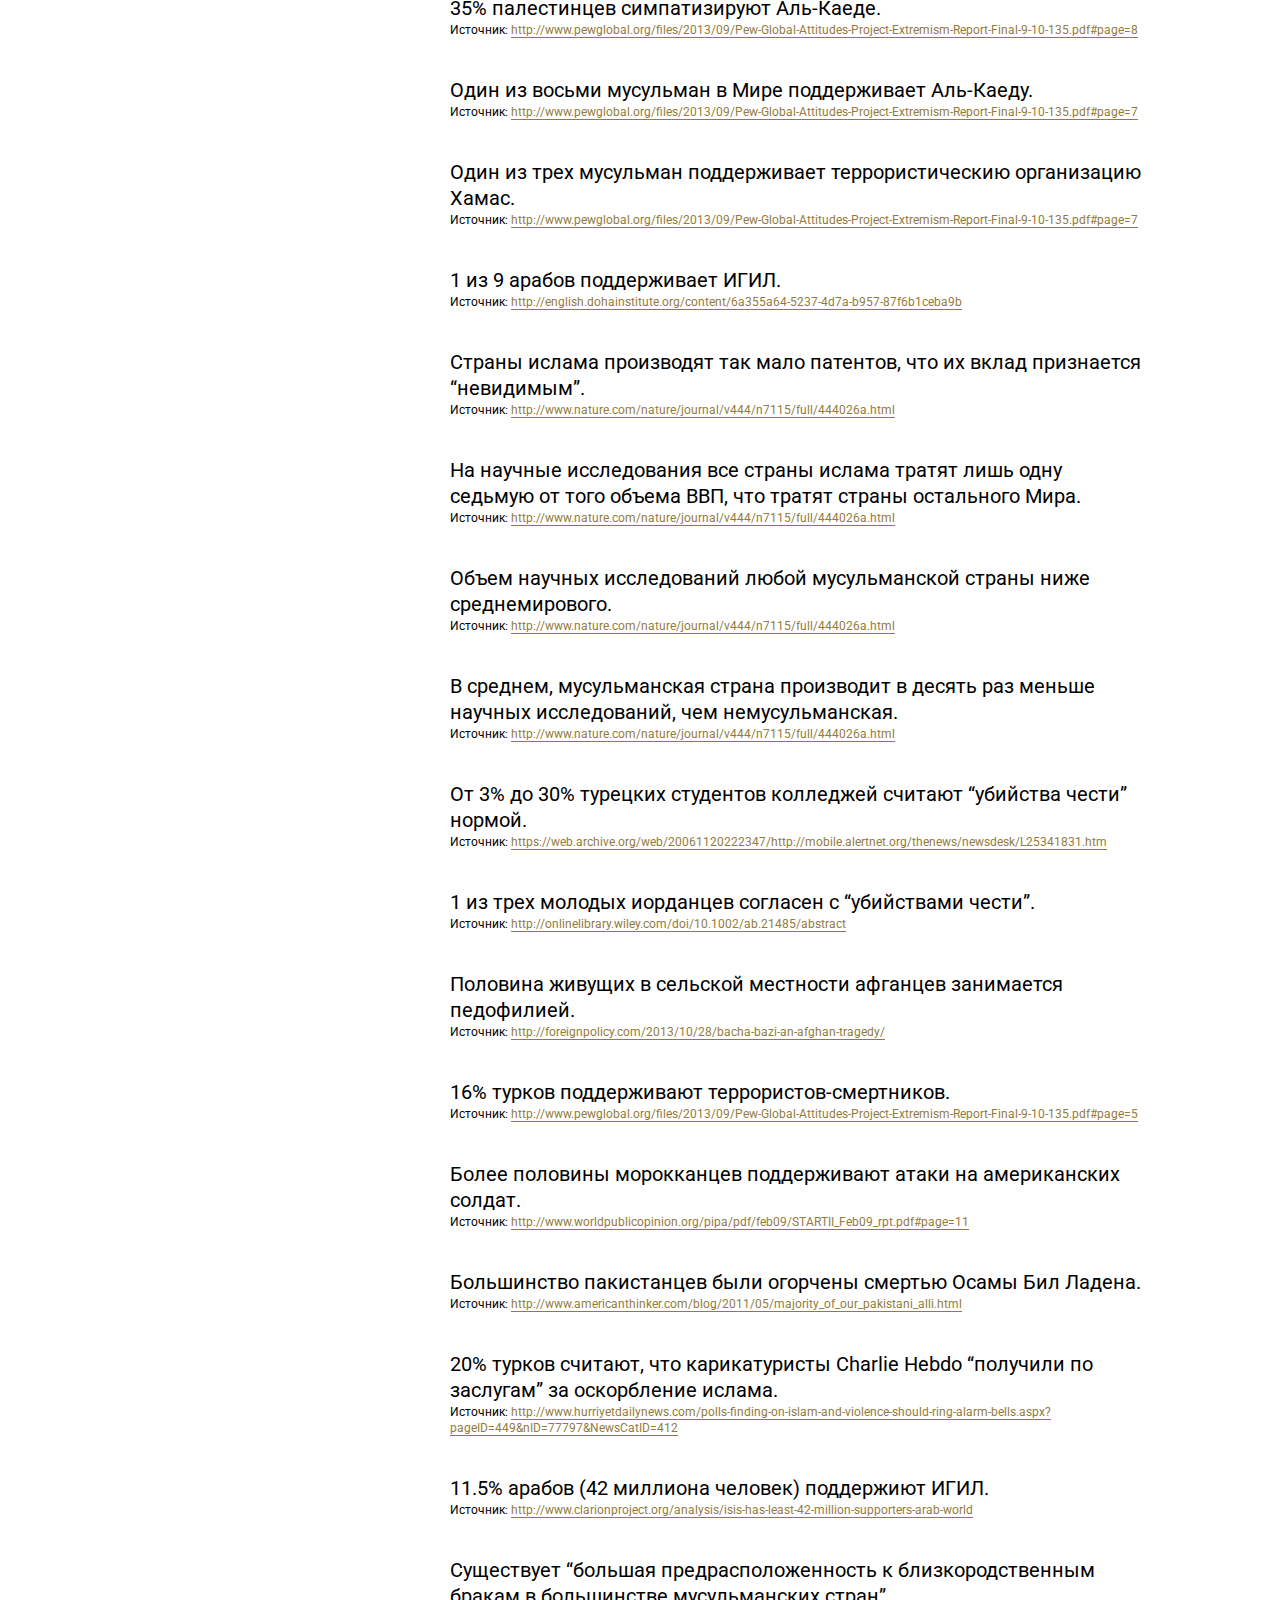
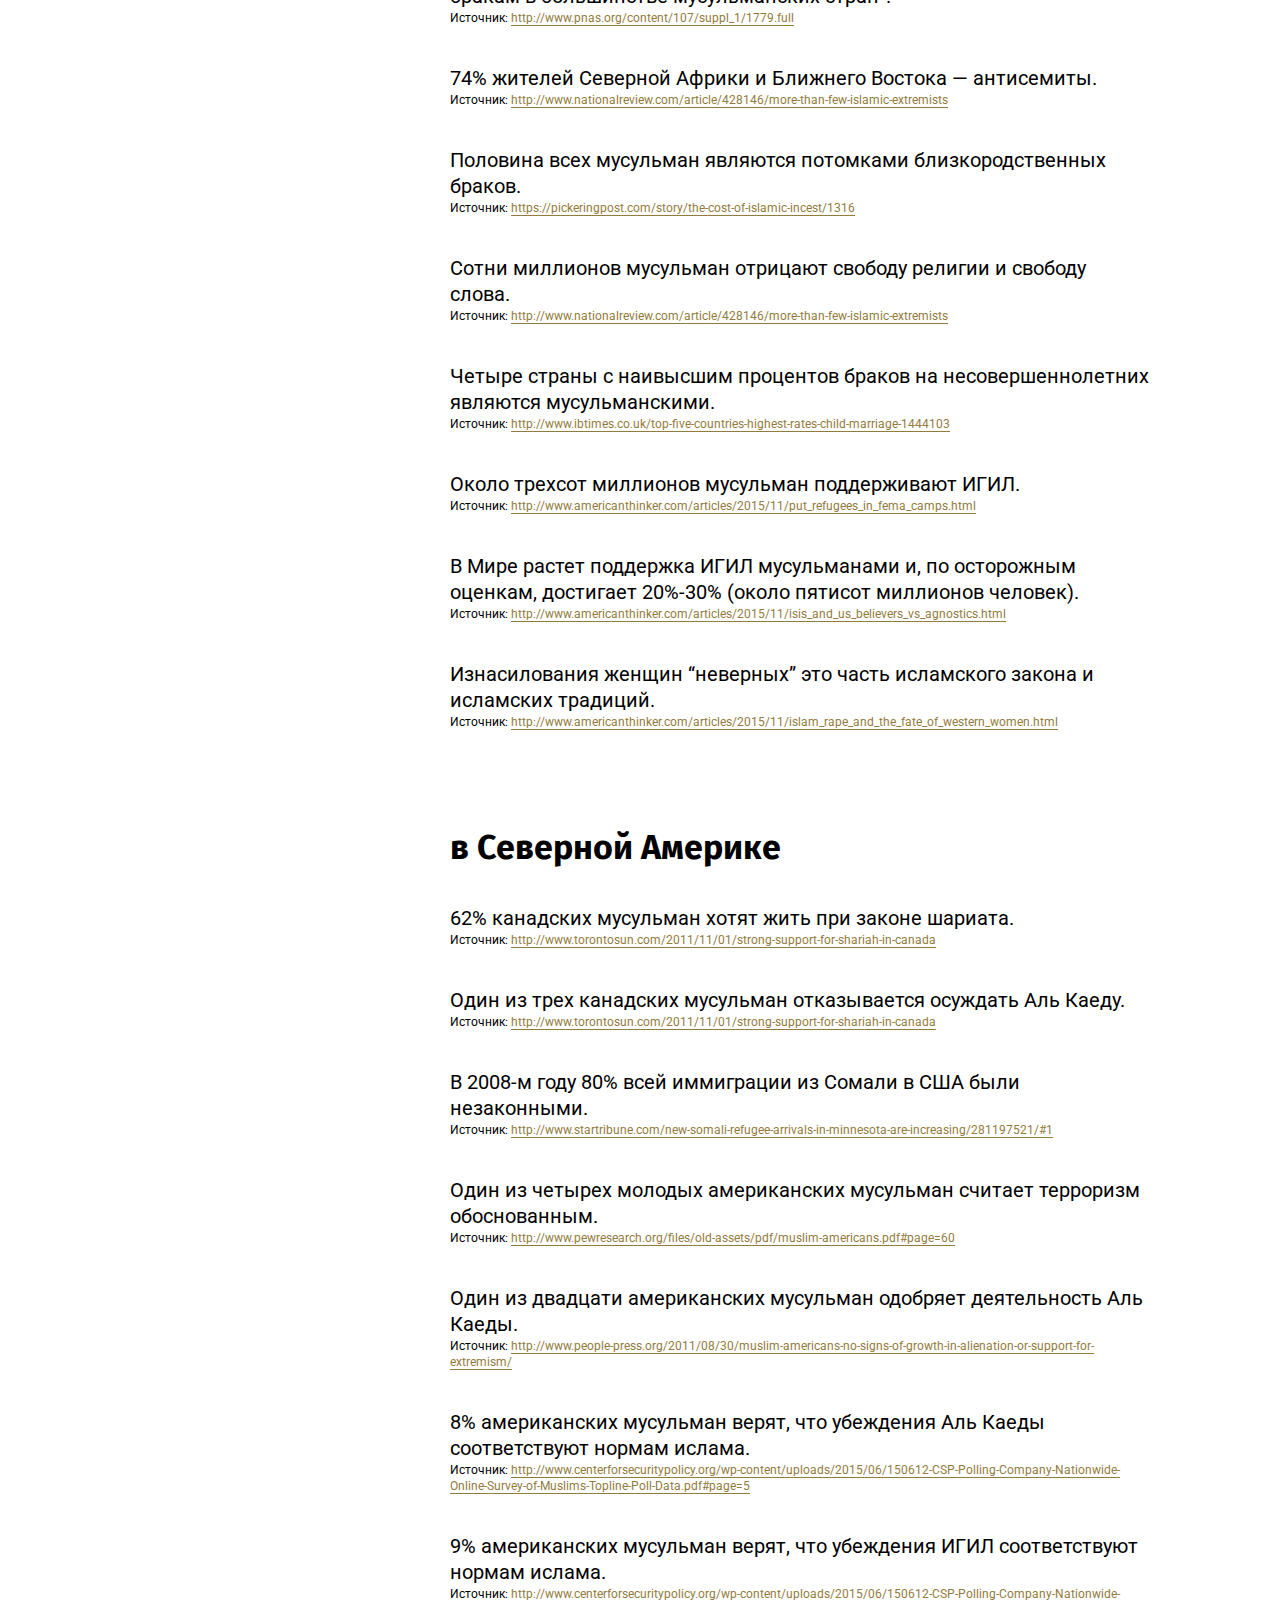
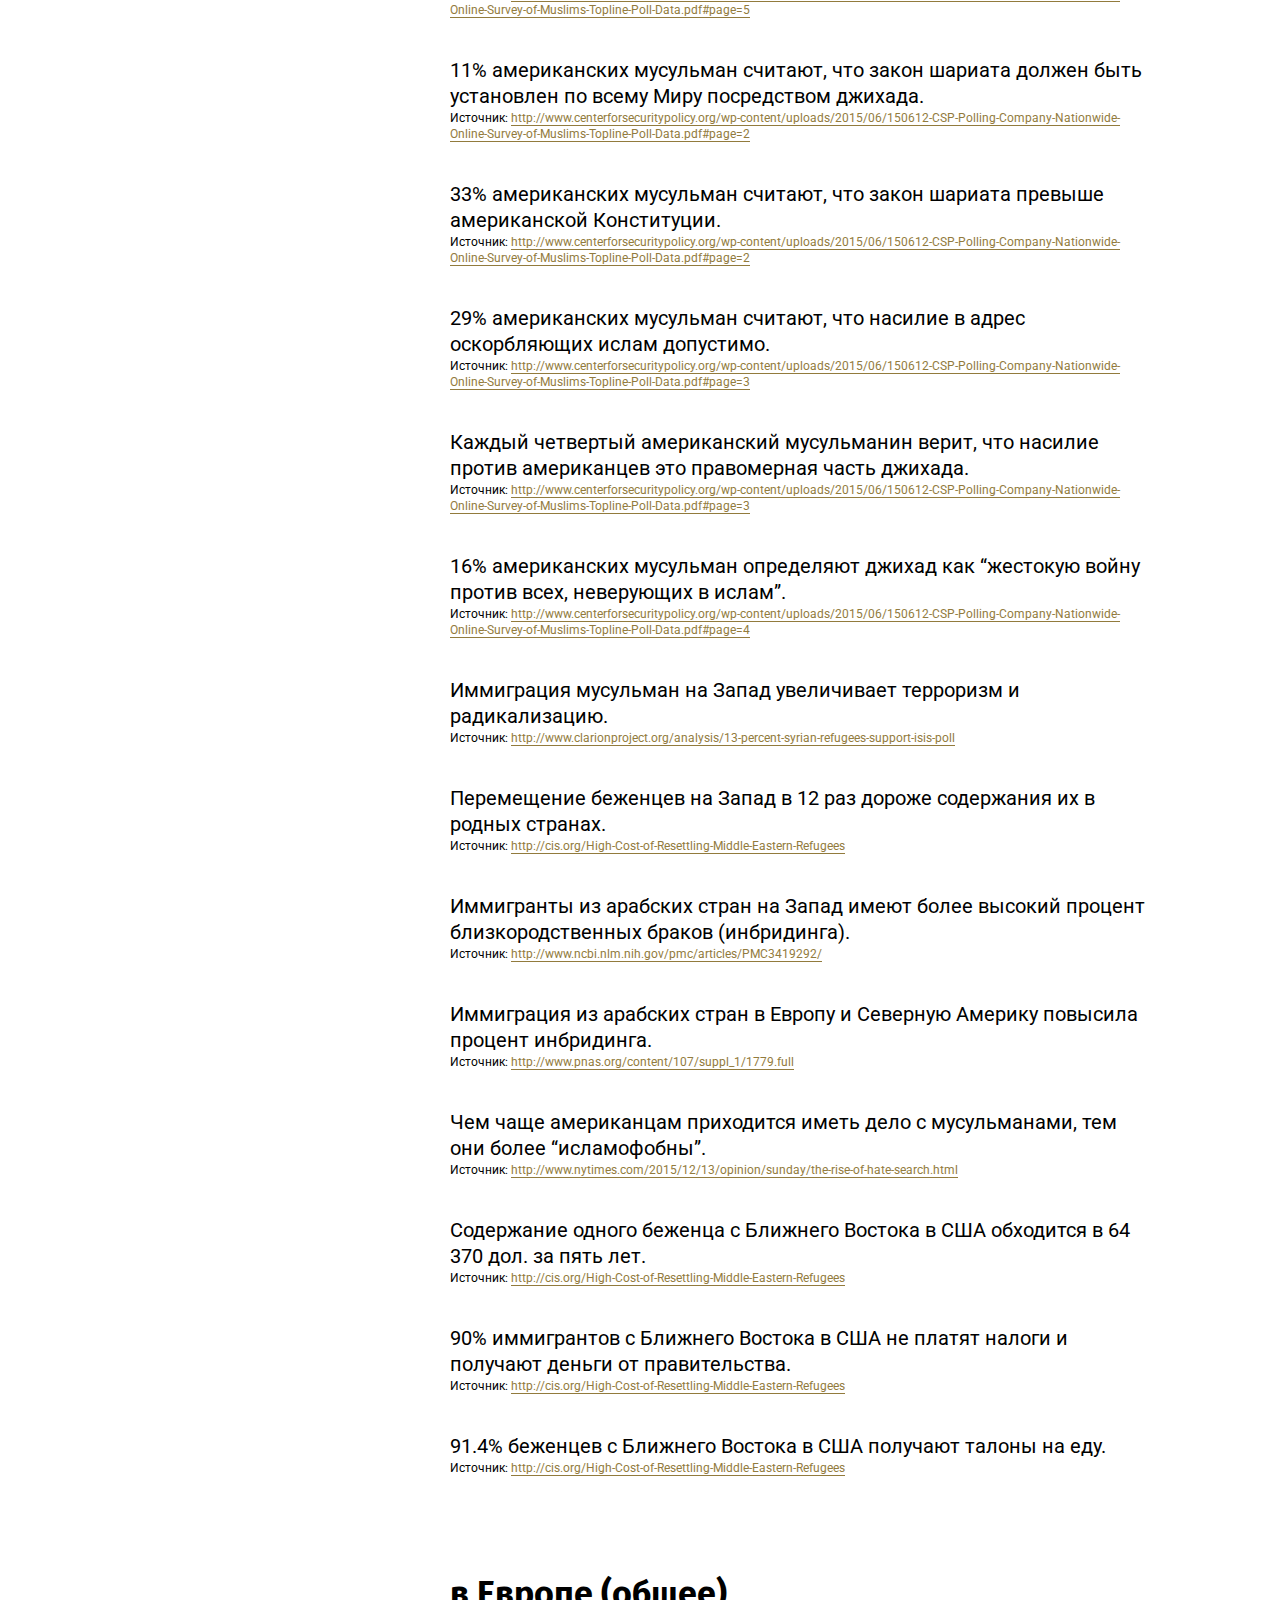
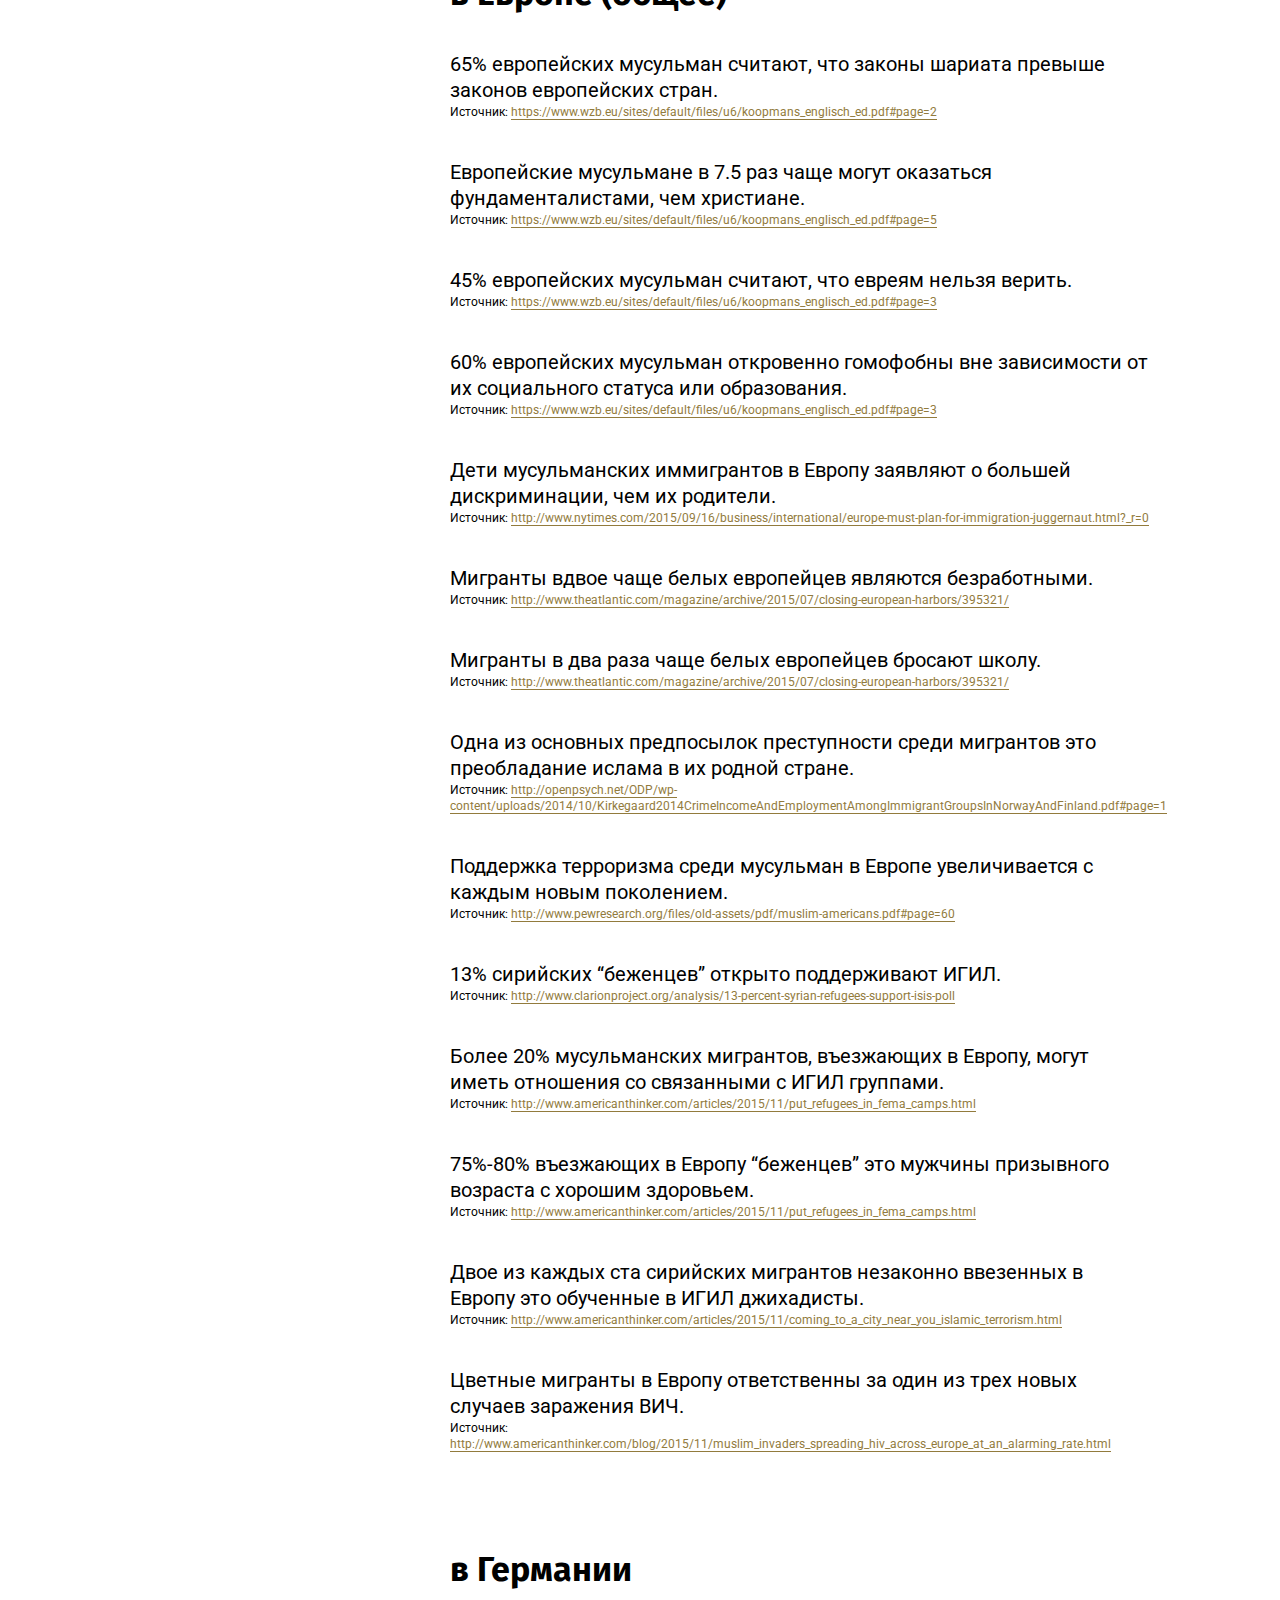
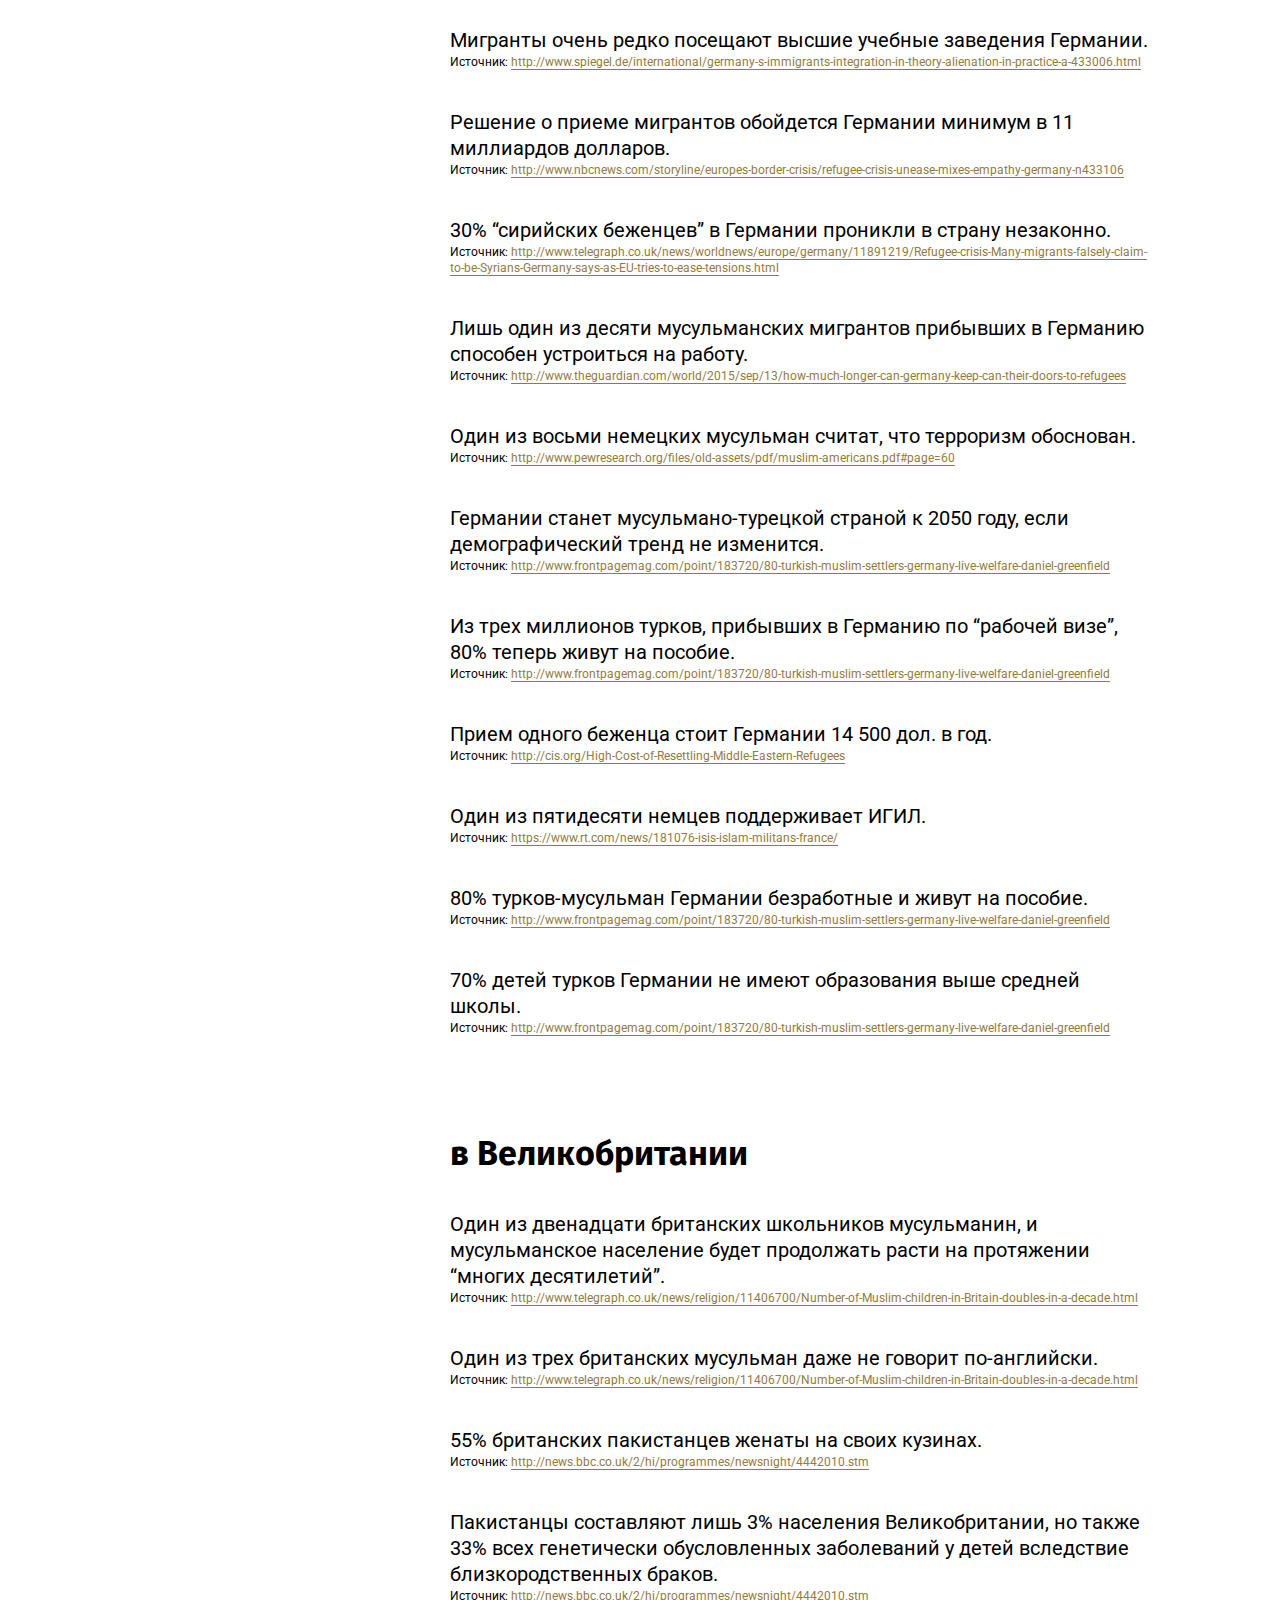
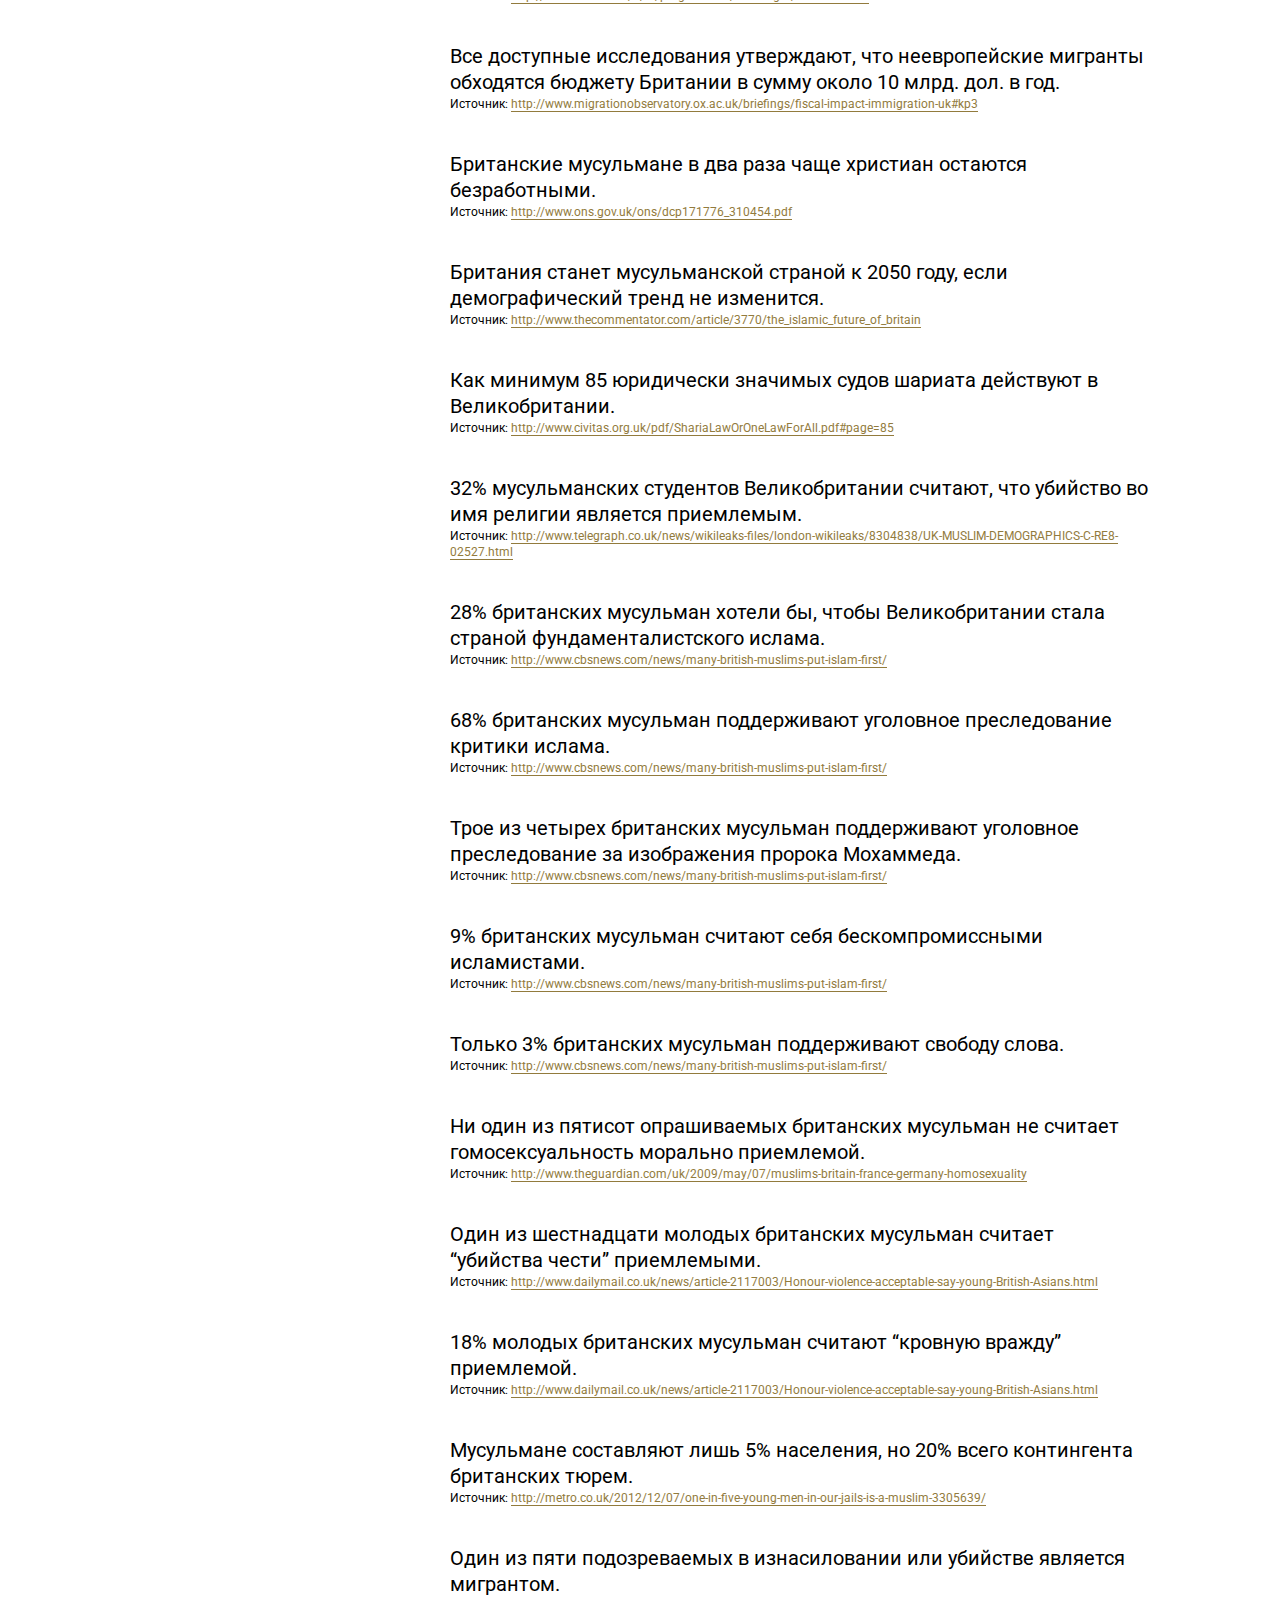
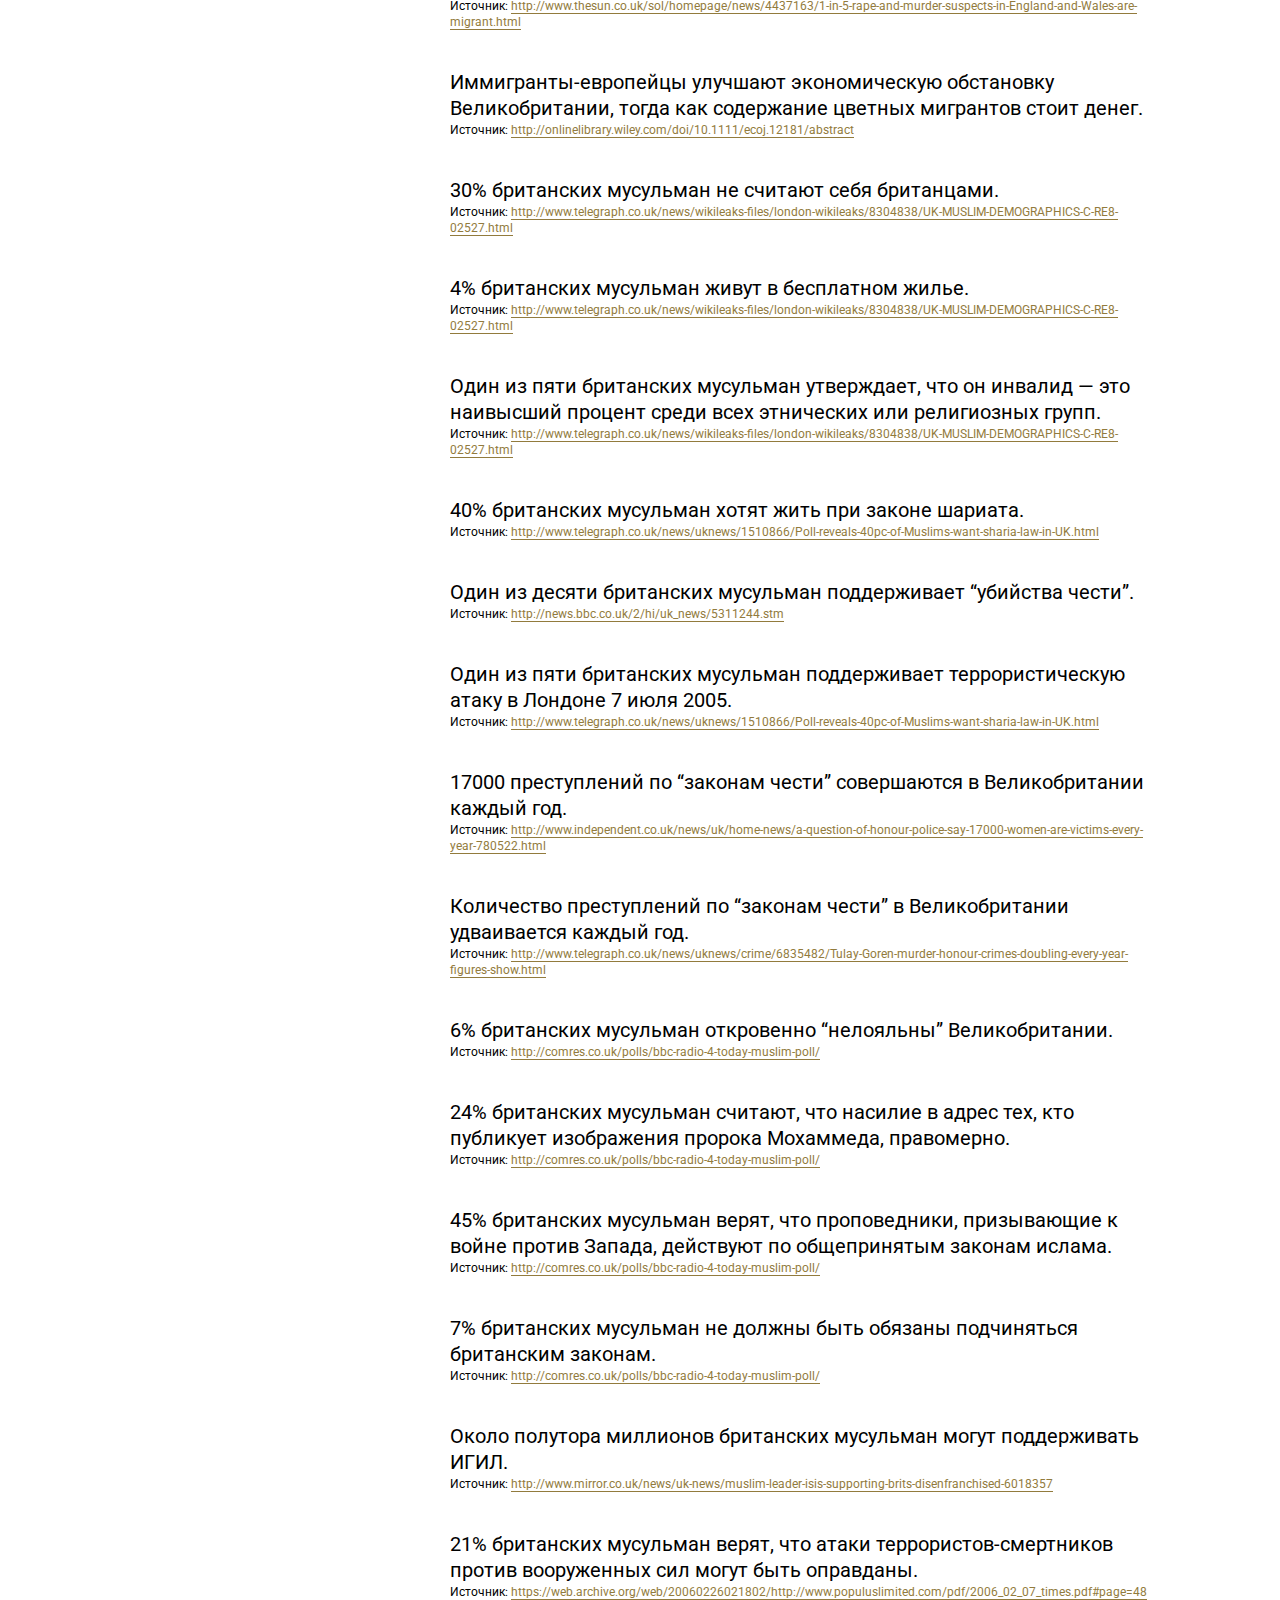
==== commit 06903749: "+" ====
--- a/index.html
+++ b/index.html
@@ -351,36 +351,39 @@
 
 					</div>
 					
-					<!-- Израиль контролирует не менее 75% поставок наркотика экстази в США.
-					https://www.haaretz.com/1.4839043
-					
-					Израильские организации связаны с европейскими лабораториями по производству экстази и контролируют мировое распространение наркотика.
-					https://www.haaretz.com/1.4725770
-					
-					Еврейский врач признает, что израильские патологоанатомы извлекают органы умерших без согласия родственников.
-					https://www.theguardian.com/world/2009/dec/21/israeli-pathologists-harvested-organs
-					
-					Заседание ООН: 18.000 сирийских детей были использованы как доноры органов в турецких лагерях для беженцев.
-					https://www.youtube.com/watch?v=RJteT03PrGI -->
+
+					<h3>Дополнения:</h3>
 					
 					
-
-					<h3>Дополнения:</h3>
+					<p>
+						<span class="newfact">новое</span>Израиль контролирует не менее 75% поставок наркотика экстази в США.
+					</p>
+					<a target="_blank" href="https://www.haaretz.com/1.4839043"><span class="source">Источник</span><span class="s-link">https://www.haaretz.com/1.4839043</span></a>
 					
 					<p>
-						<span class="newfact">новое</span>Большинство професссиональных преступников, контролирующих пересекающийся с терроризмом международный рынок наркотиков и оружия, являются гражданами Израиля.
+						<span class="newfact">новое</span>Израильские организации связаны с европейскими лабораториями по производству экстази и контролируют мировое распространение наркотика.
+					</p>
+					<a target="_blank" href="https://www.haaretz.com/1.4725770"><span class="source">Источник</span><span class="s-link">https://www.haaretz.com/1.4725770</span></a>
+					
+					<p>
+						<span class="newfact">новое</span>Еврейский врач признает, что израильские патологоанатомы извлекают органы умерших без согласия родственников.
+					</p>
+					<a target="_blank" href="https://www.theguardian.com/world/2009/dec/21/israeli-pathologists-harvested-organs"><span class="source">Источник</span><span class="s-link">https://www.theguardian.com/world/2009/dec/21/israeli-pathologists-harvested-organs</span></a>
+					
+					<p>
+						<span class="newfact">новое</span>Заседание ООН: 18.000 сирийских детей были использованы как доноры органов в турецких лагерях для беженцев.
+					</p>
+					<a target="_blank" href="https://www.youtube.com/watch?v=RJteT03PrGI"><span class="source">Источник</span><span class="s-link">https://www.youtube.com/watch?v=RJteT03PrGI</span></a>
+					
+					<p>
+						<span class="newfact">новое</span>Большинство профессиональных преступников, контролирующих пересекающийся с терроризмом международный рынок наркотиков и оружия, являются гражданами Израиля.
 					</p>
 					<a target="_blank" href="https://worldview.stratfor.com/article/russian-ukrainian-crime-groups-set-corner-global-drug-market"><span class="source">Источник</span><span class="s-link">https://worldview.stratfor.com/article/russian-ukrainian-crime-groups-set-corner-global-drug-market</span></a>
 					
 					<p>
-						<span class="newfact">новое</span>Некоторые представители израильских правоохранительных органов считают, что до 10% из более чем 800 000 российских евреев, поселилившихся в Израиле за последние 30 лет, вовлечены в организованные преступные организации.
+						<span class="newfact">новое</span>Некоторые представители израильских правоохранительных органов считают, что до 10% из более чем 800 000 российских евреев, поселившихся в Израиле за последние 30 лет, вовлечены в организованные преступные организации.
 					</p>
 					<a target="_blank" href="https://worldview.stratfor.com/article/russian-ukrainian-crime-groups-set-corner-global-drug-market"><span class="source">Источник</span><span class="s-link">https://worldview.stratfor.com/article/russian-ukrainian-crime-groups-set-corner-global-drug-market</span></a>
-					
-					
-					
-					
-					
 					
 					<p>
 						До принятия законов о Гражданских правах и &laquo;Войны с бедностью&raquo; в 1960-х годах большинство чернокожих детей воспитывались в полных семьях, но через 30 лет после введения систем социальной поддержки (welfare) большинство воспитывались одним родителем.
@@ -2826,7 +2829,7 @@
 						<h3>Open Source</h3>
 
 						<p>
-							<a href="https://github.com/etofact/etofact" target="_blank">Репозиторий</a> этого сайта выложен на GitHub, так что любой может копировать, дополнять и продолжать это полезное дело. Или даже опровергать. Я даже предлагаю всем борцам за &laquo;либерализм, социальную справедливость и прогресс&raquo; (в их собственном, разумеется, понимании) сделать копию, посвященную опровержению всех этих фактов. Пусть докажут делом, что способны отстоять свои взгляды тем, что требует хотя бы минимальных трудозатрат.
+							<a href="https://github.com/etofact/etofact.github.io" target="_blank">Репозиторий</a> этого сайта выложен на GitHub, так что любой может копировать, дополнять и продолжать это полезное дело. Или даже опровергать. Я даже предлагаю всем борцам за &laquo;либерализм, социальную справедливость и прогресс&raquo; (в их собственном, разумеется, понимании) сделать копию, посвященную опровержению всех этих фактов. Пусть докажут делом, что способны отстоять свои взгляды тем, что требует хотя бы минимальных трудозатрат.
 						</p>
 
 					</div>
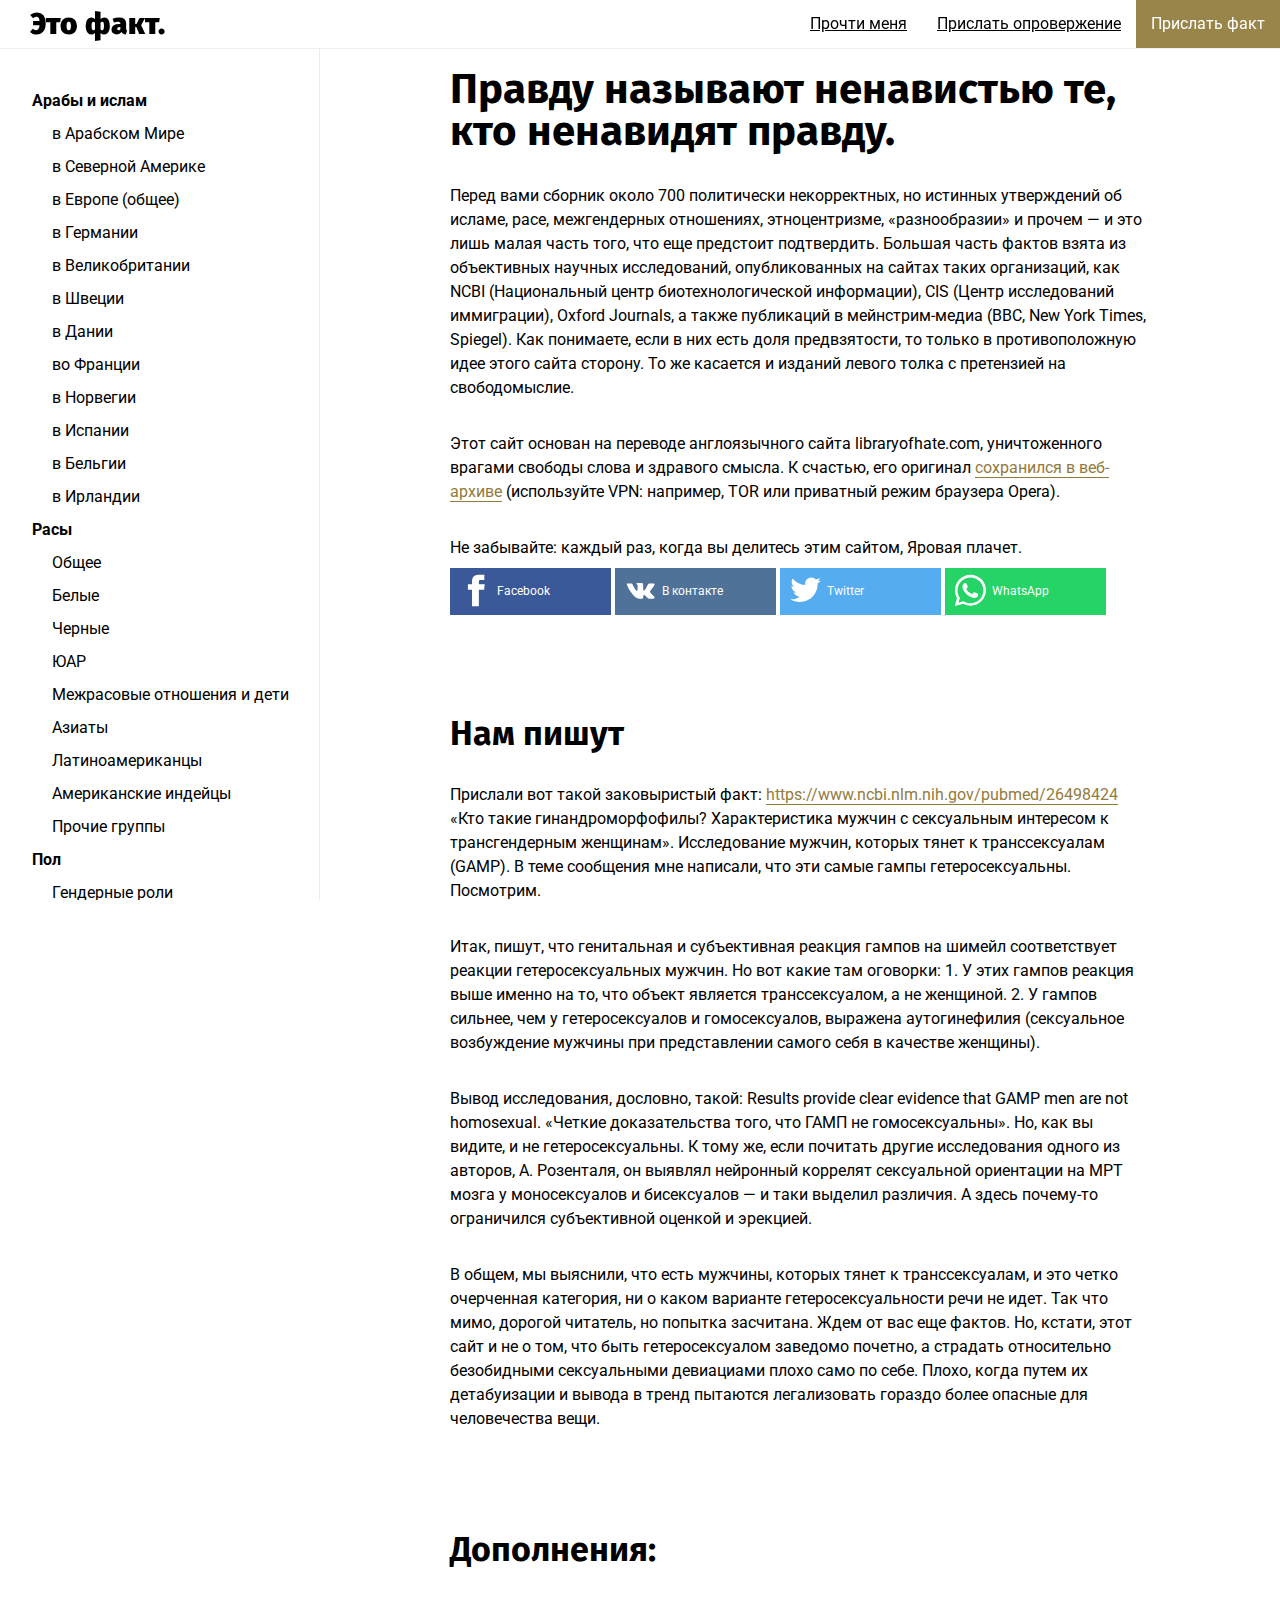
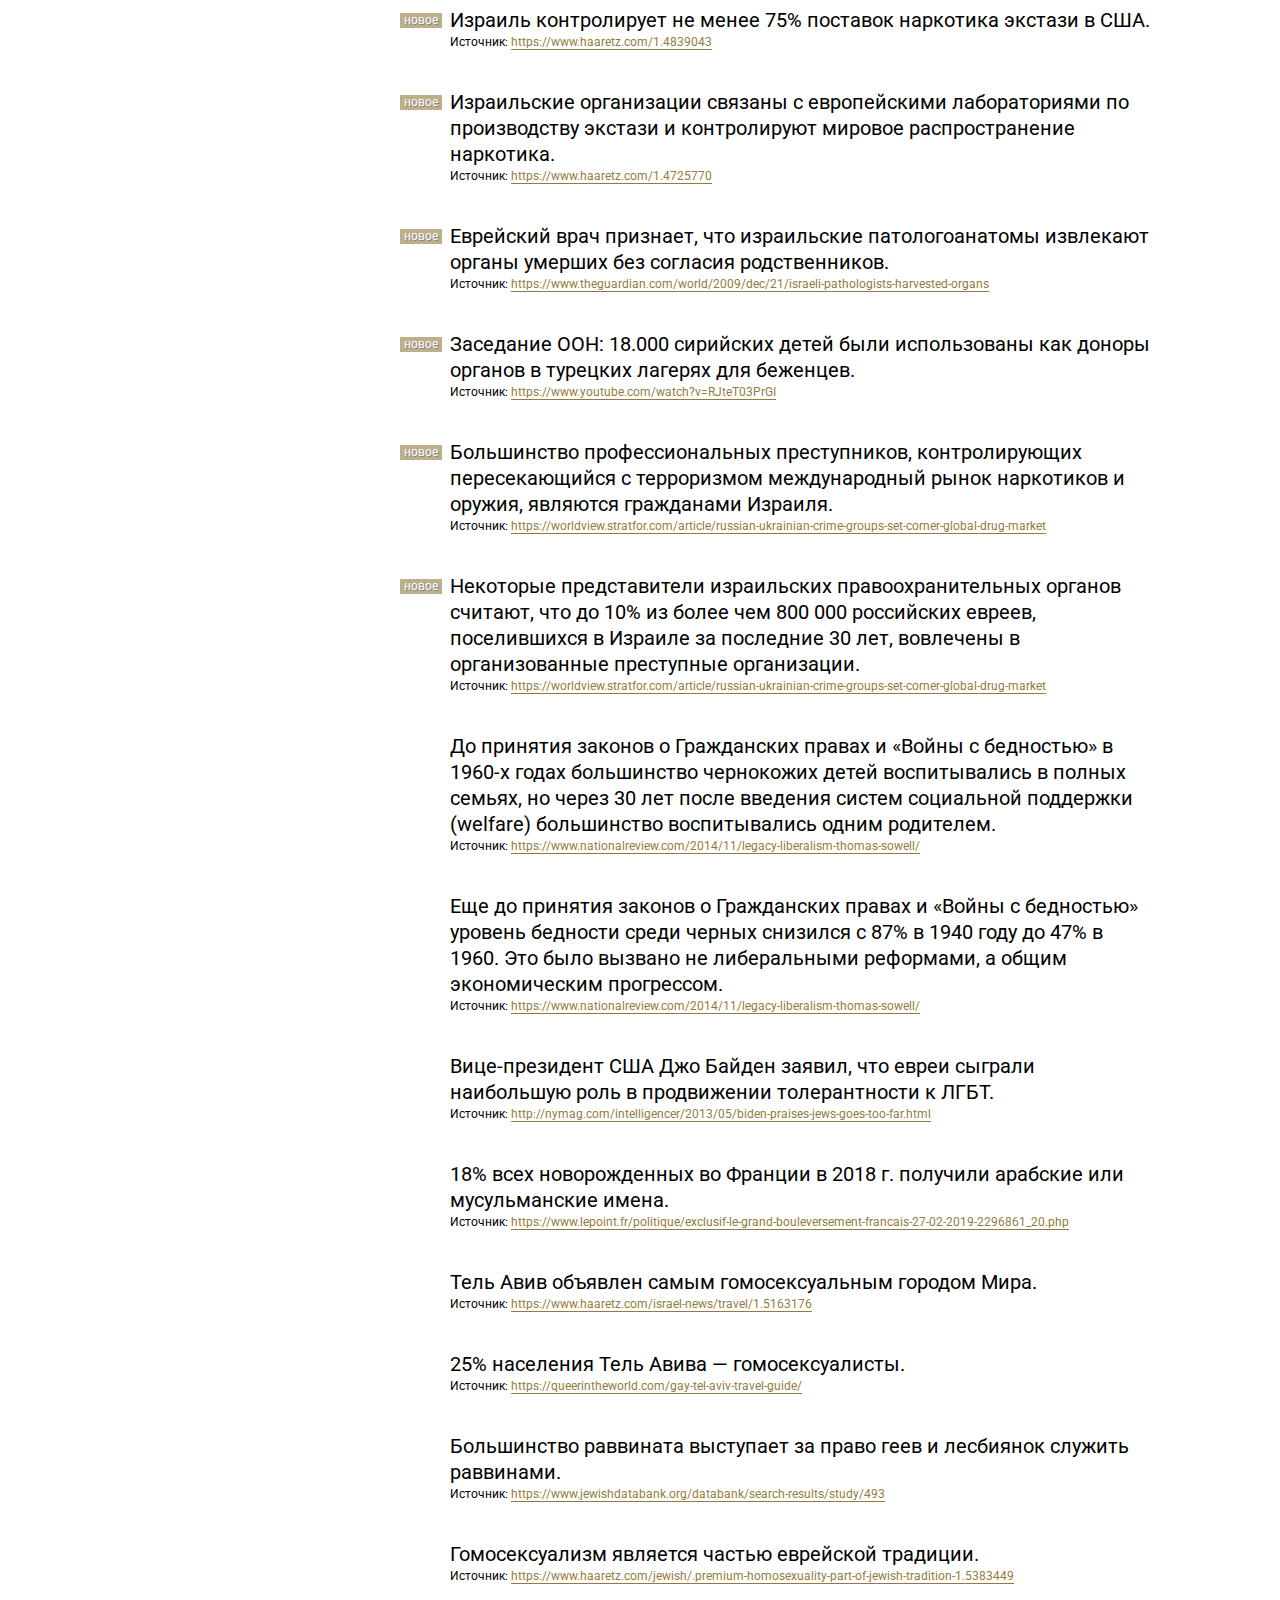
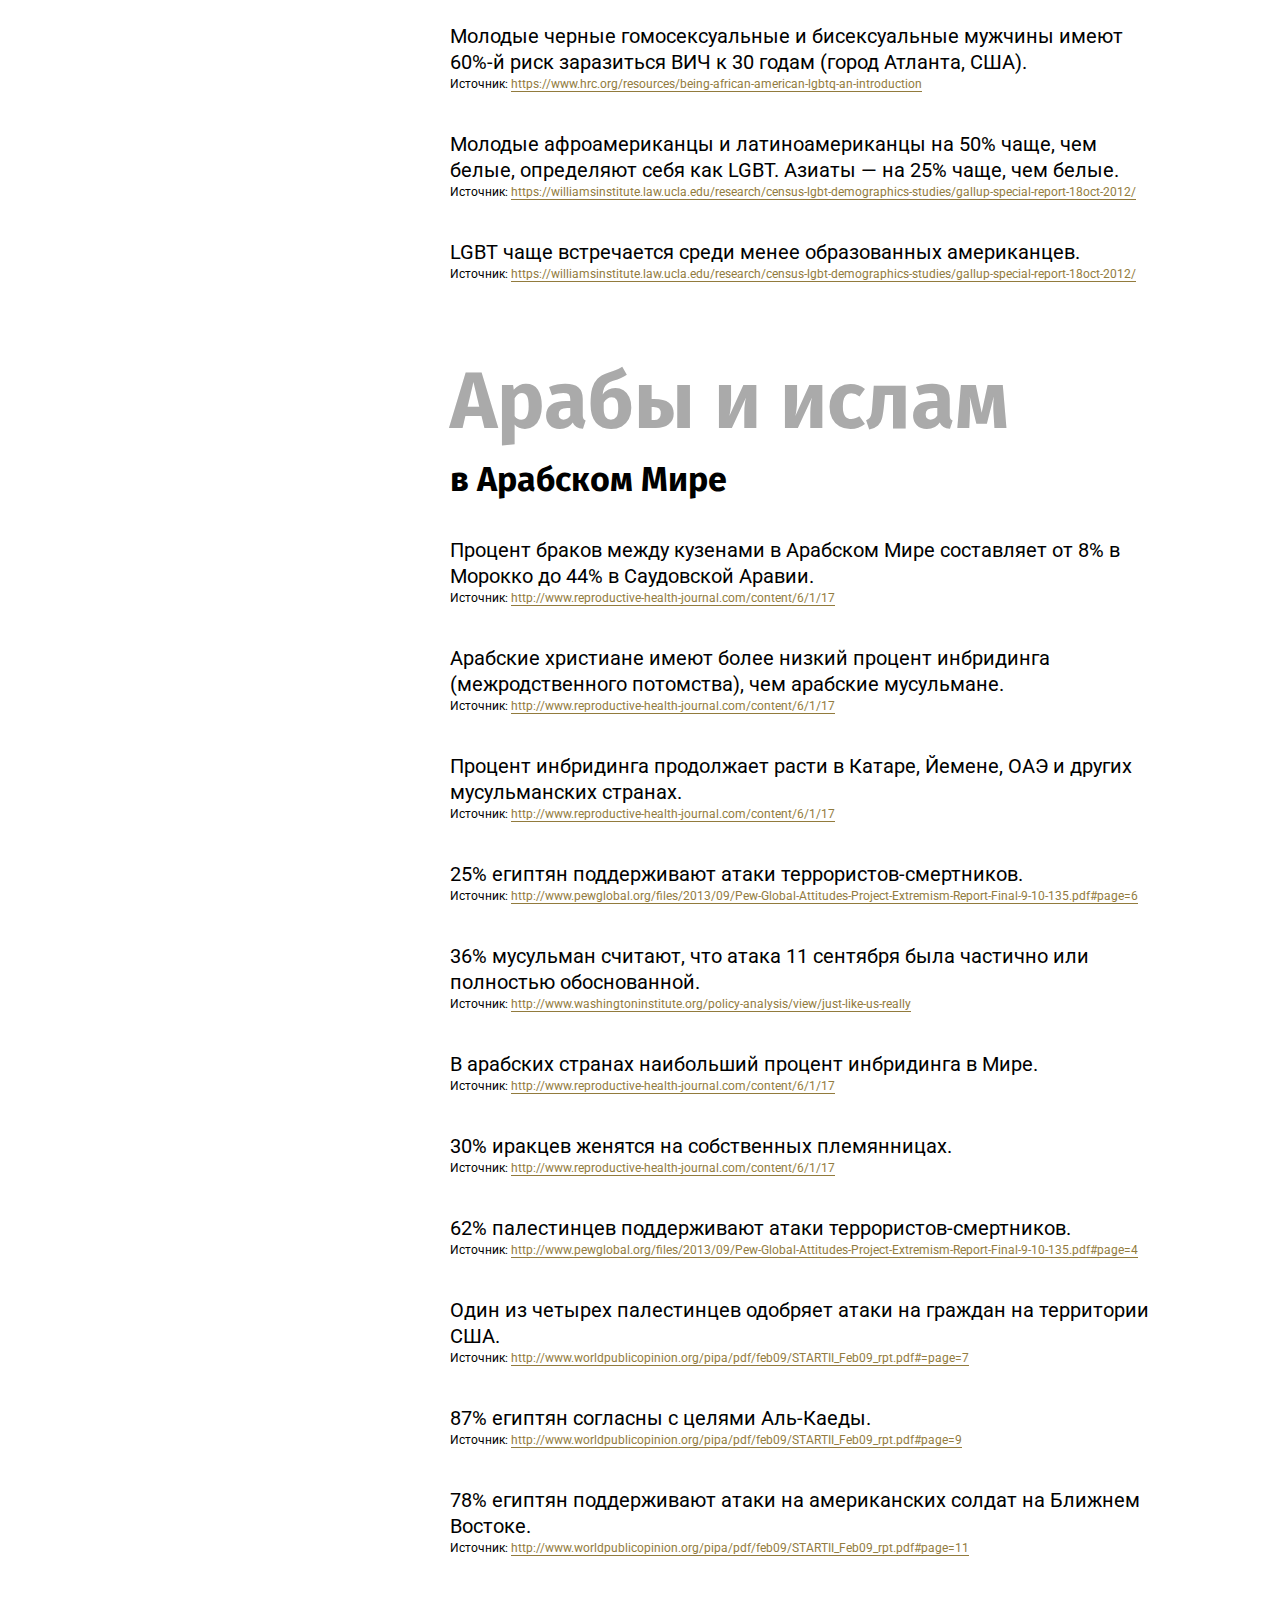
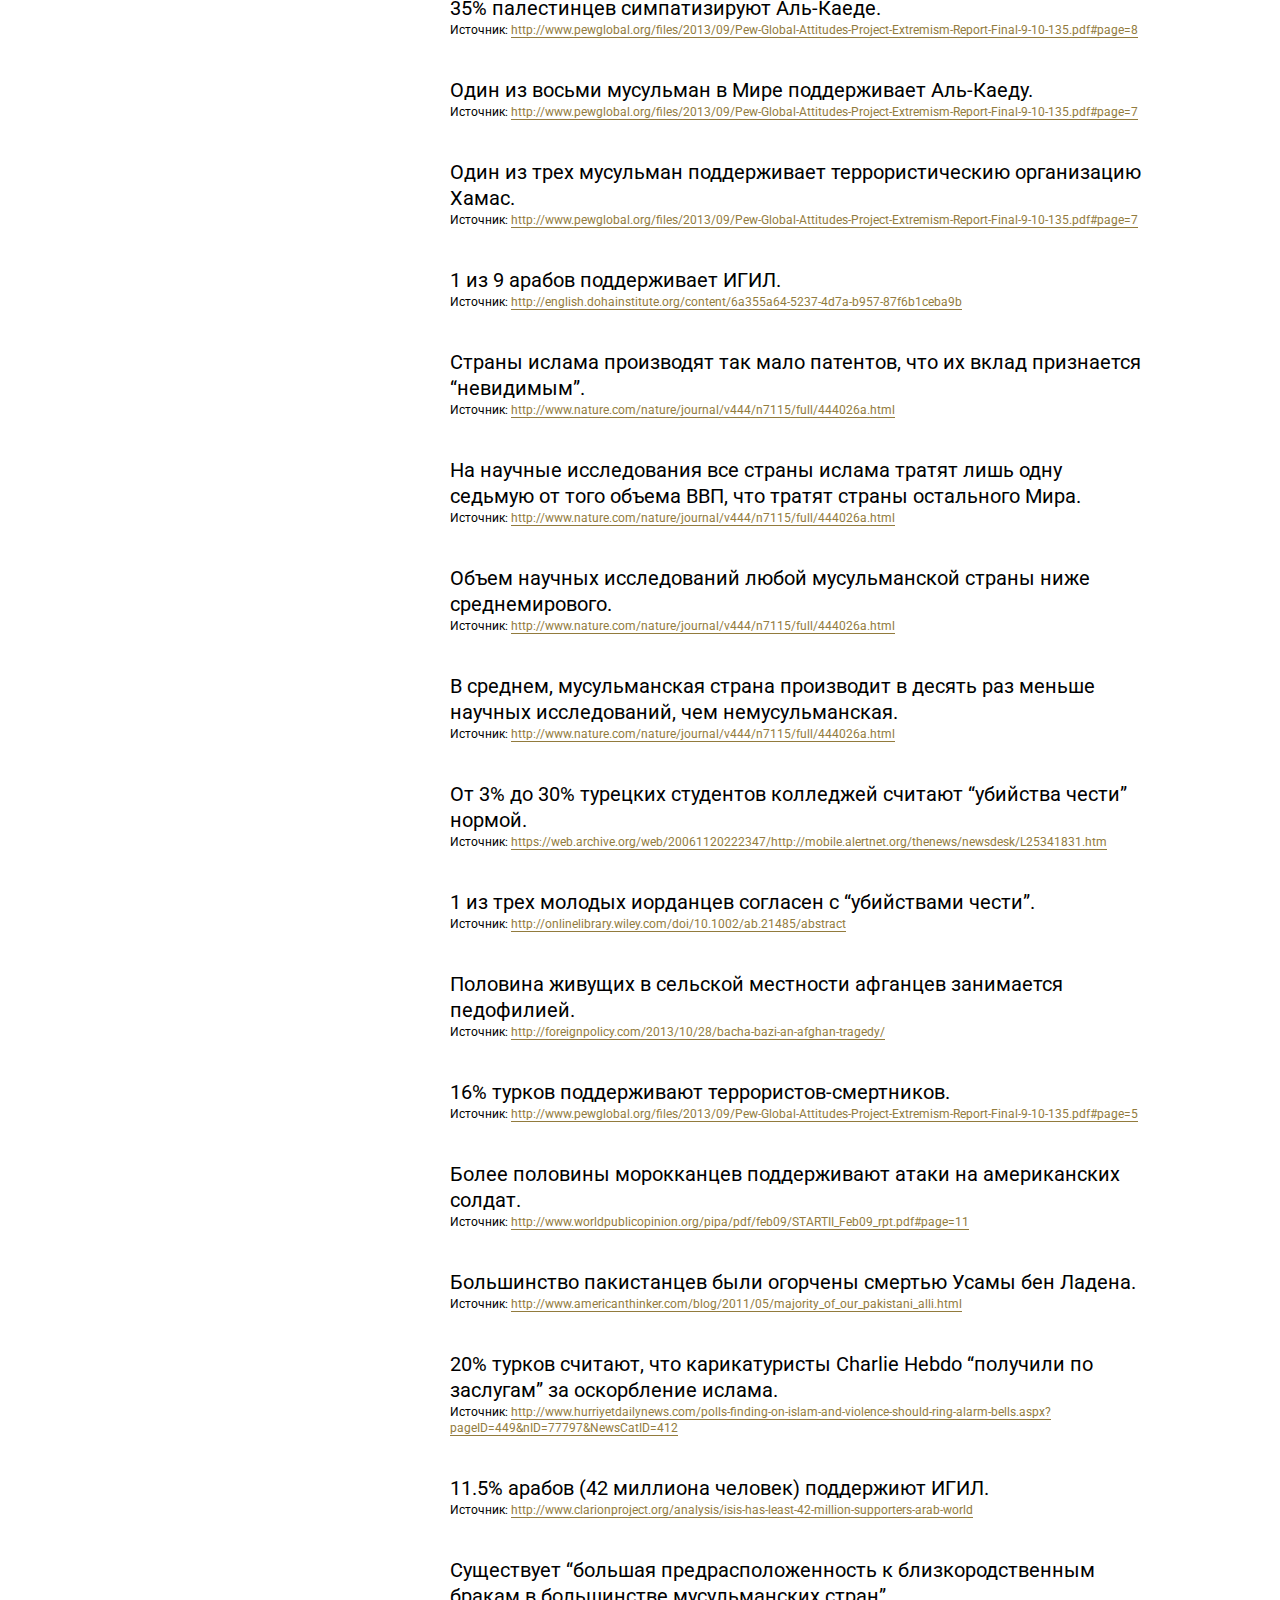
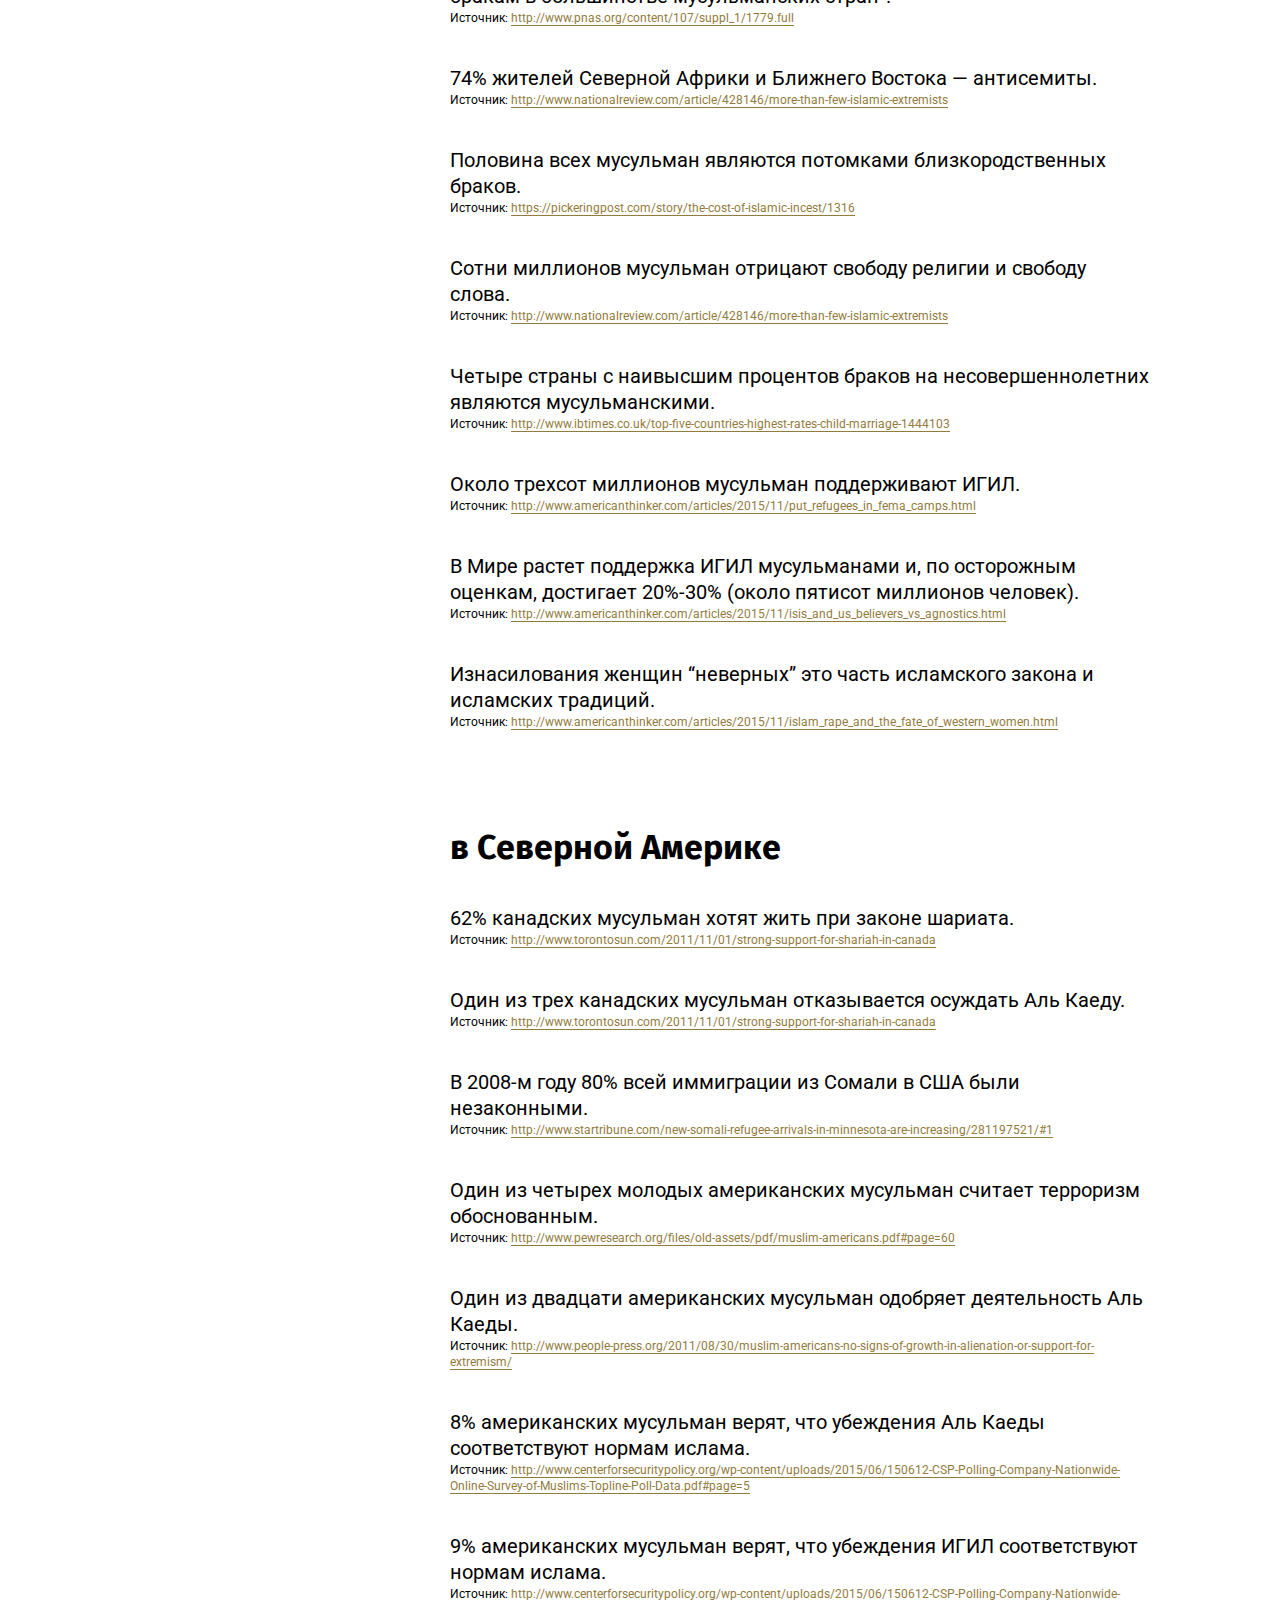
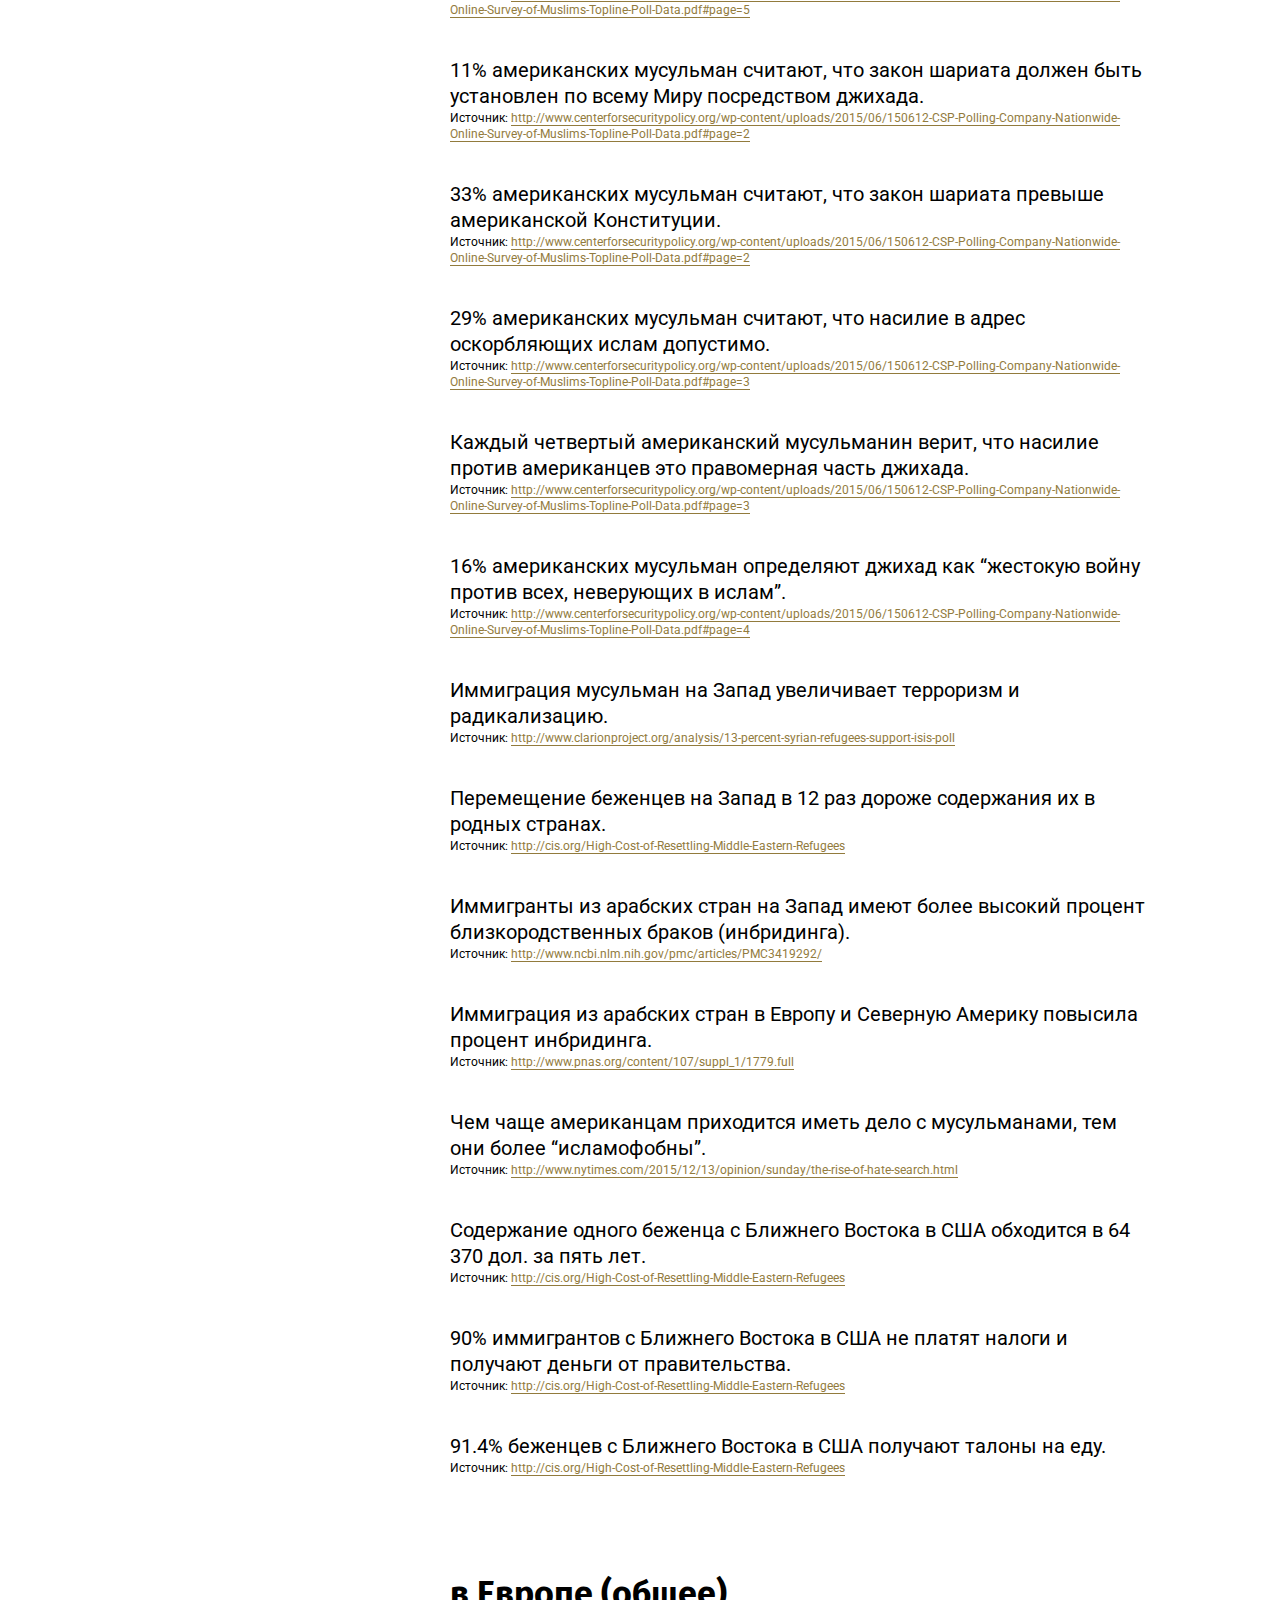
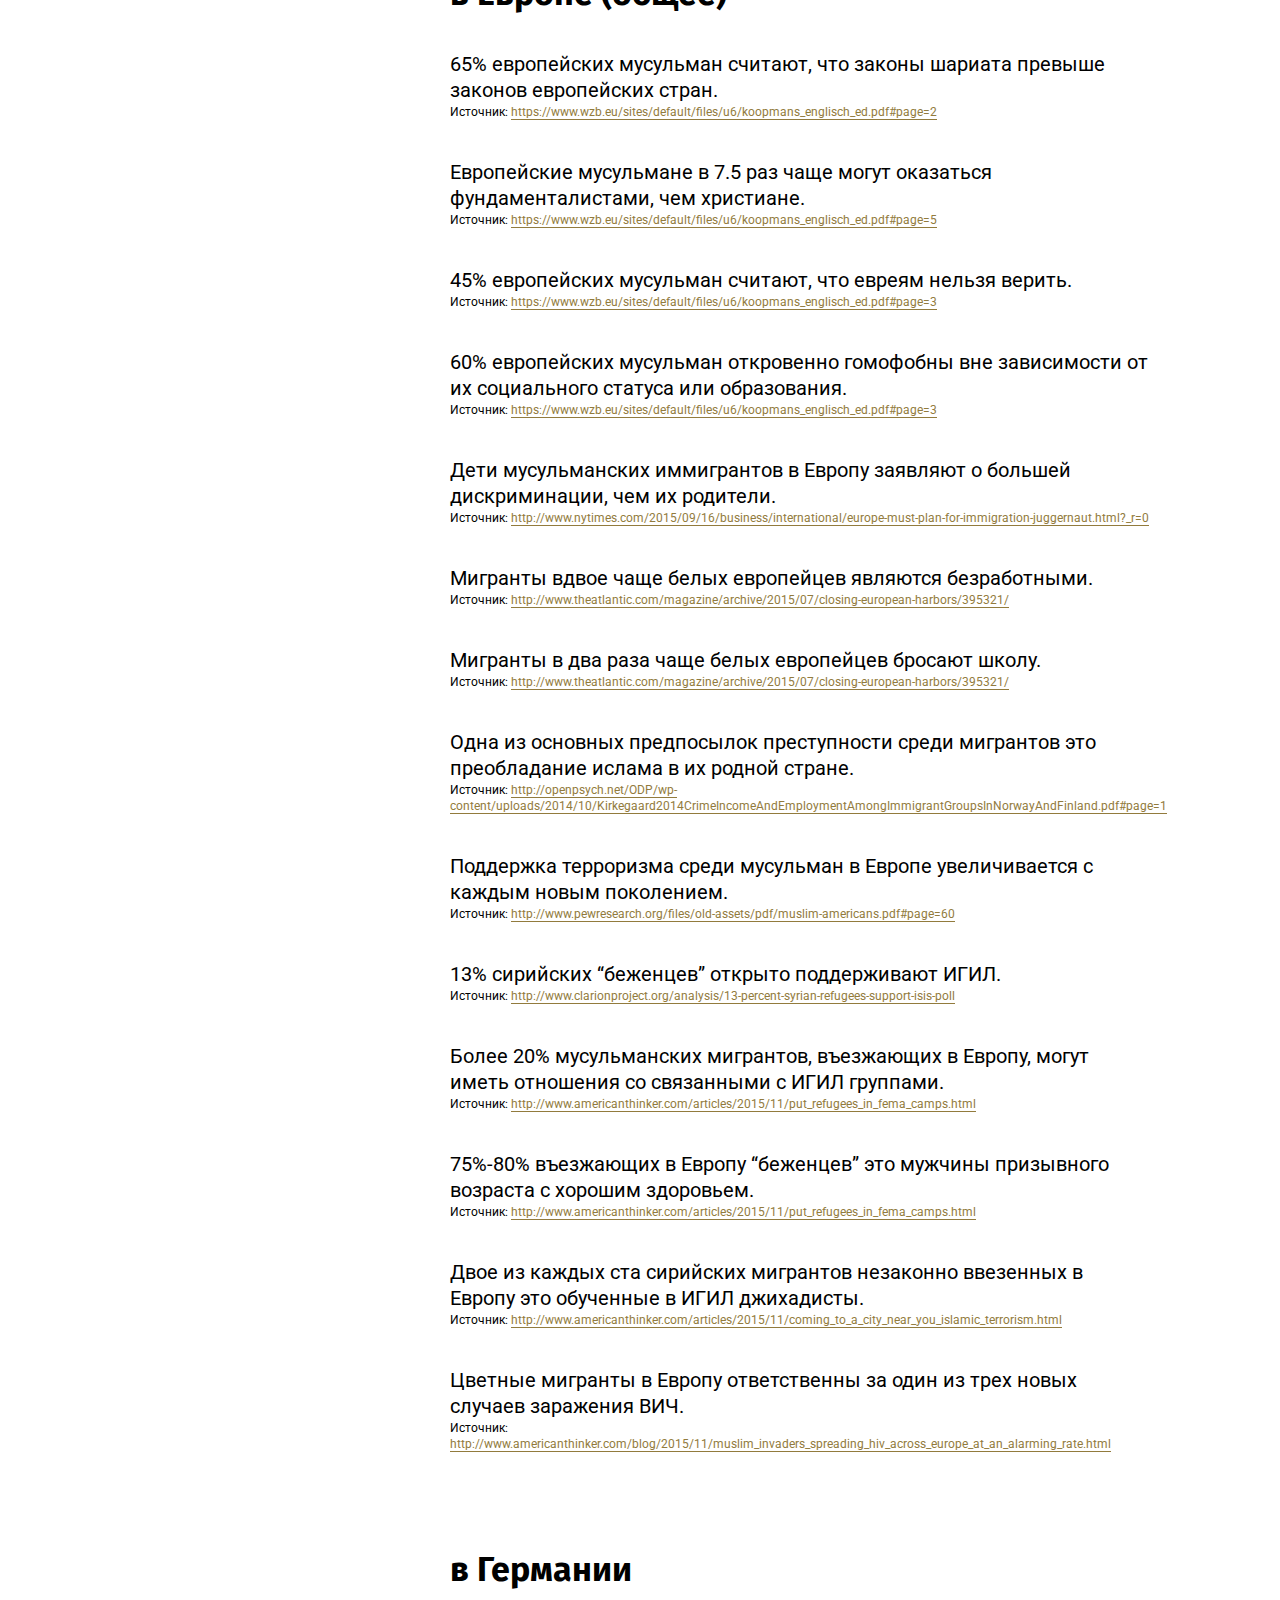
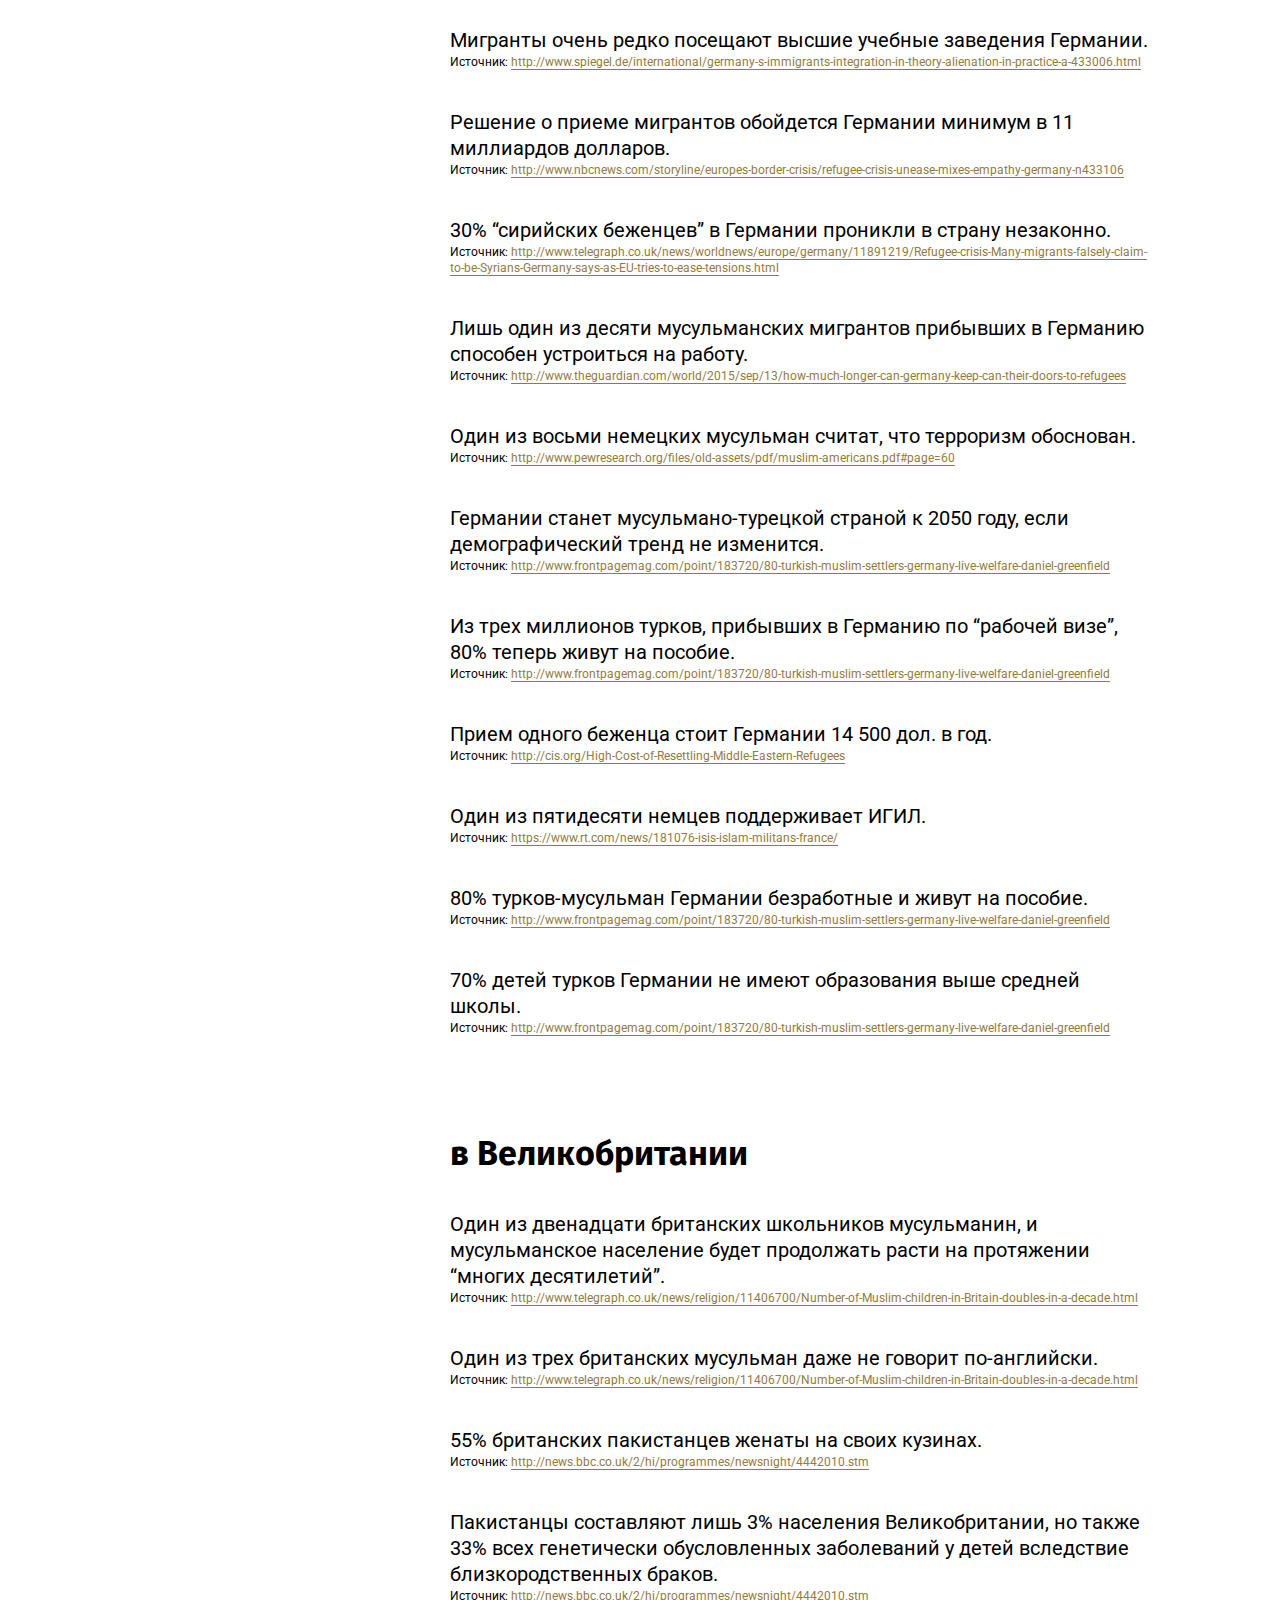
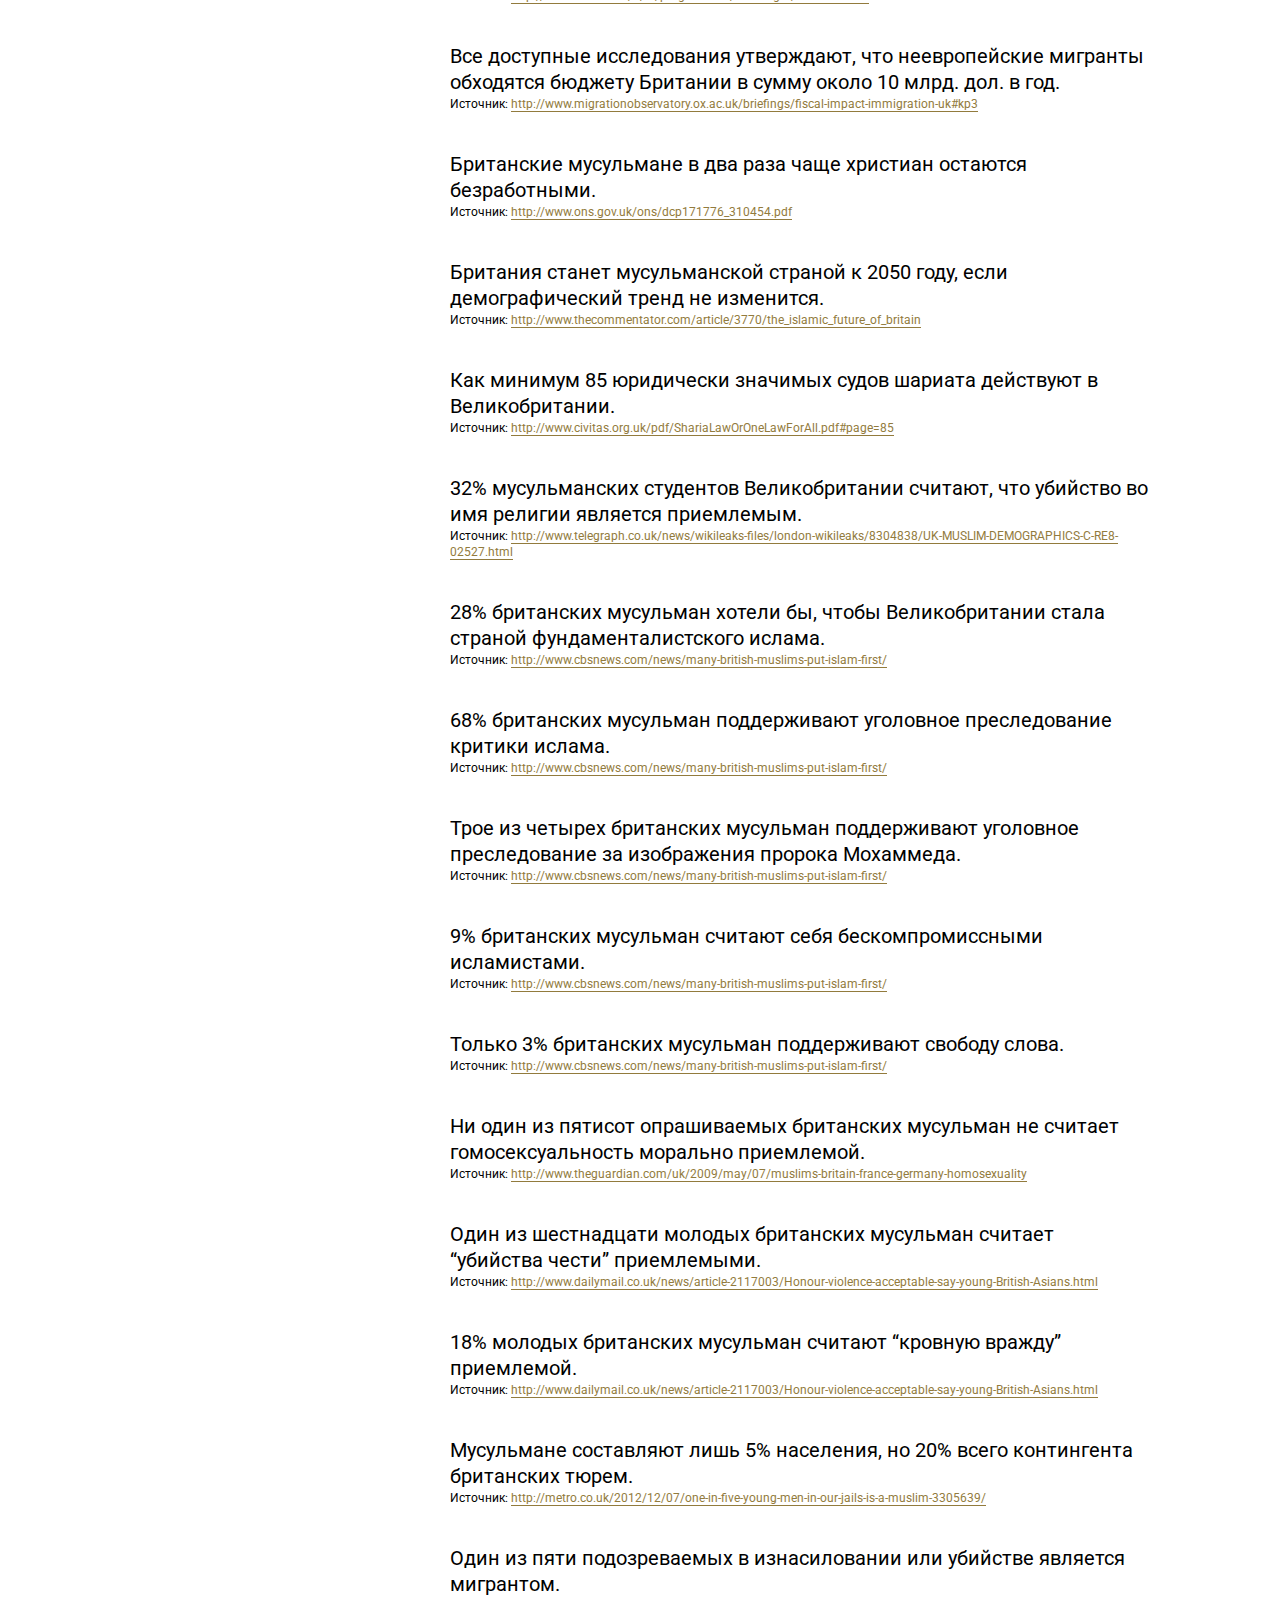
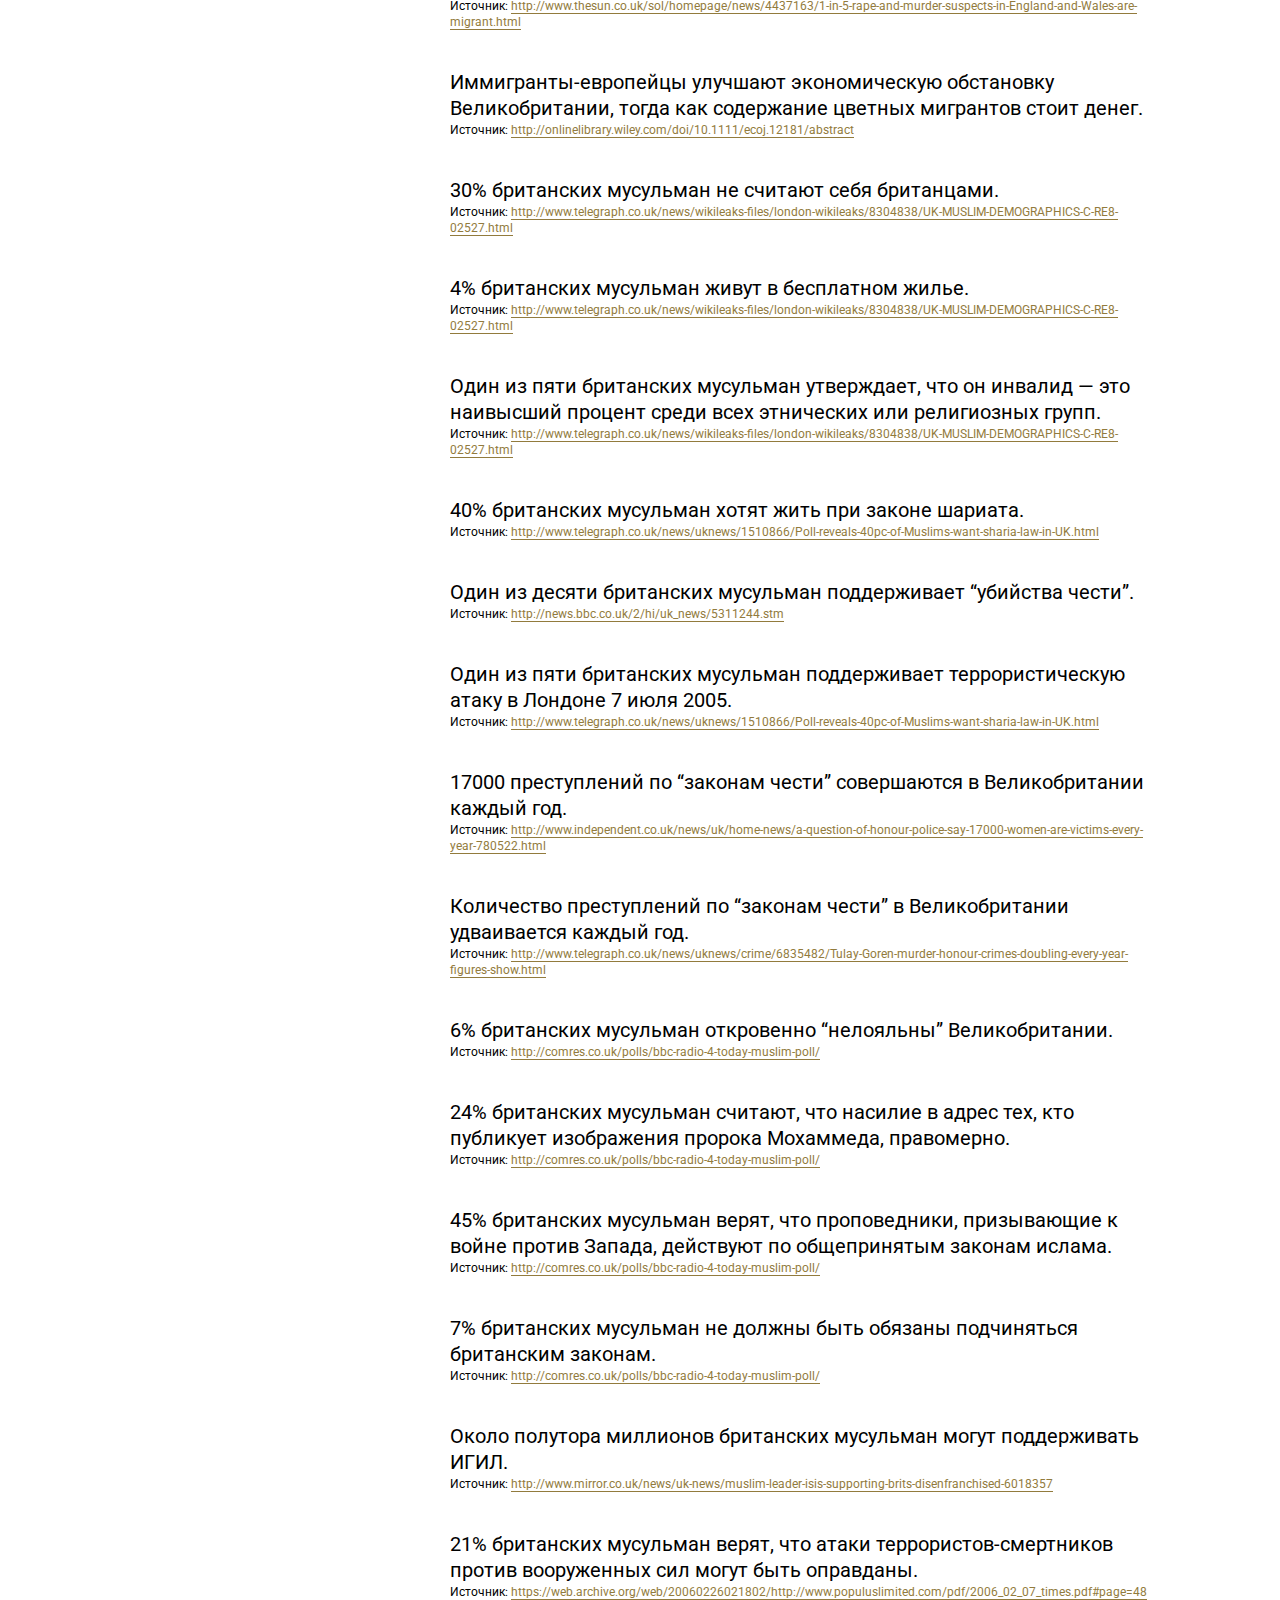
==== commit b2112232: "typos" ====
--- a/index.html
+++ b/index.html
@@ -548,7 +548,7 @@
 					</p><a target="_blank" href="http://www.worldpublicopinion.org/pipa/pdf/feb09/STARTII_Feb09_rpt.pdf#page=11"><span class="source">Источник</span><span class="s-link">http://www.worldpublicopinion.org/pipa/pdf/feb09/STARTII_Feb09_rpt.pdf#page=11</span></a>
 					<p>
 
-						Большинство пакистанцев были огорчены смертью Осамы Бил Ладена.
+						Большинство пакистанцев были огорчены смертью Усамы бен Ладена.
 					</p><a target="_blank" href="http://www.americanthinker.com/blog/2011/05/majority_of_our_pakistani_alli.html"><span class="source">Источник</span><span class="s-link">http://www.americanthinker.com/blog/2011/05/majority_of_our_pakistani_alli.html</span></a>
 					<p>
 
@@ -1475,7 +1475,7 @@
 					<p>
 						Черный в 136 раз вероятнее совершит насильственное преступление против белого, чем наоборот. </p><a target="_blank" href="http://www.colorofcrime.com/2005/10/the-color-of-crime-2005/"><span class="source">Источник</span><span class="s-link">http://www.colorofcrime.com/2005/10/the-color-of-crime-2005/</span></a>
 					<p>
-						Черный в 136 раз вероятнее совершит реступление на почве ненависти против белого, чем наоборот. </p><a target="_blank" href="http://www.colorofcrime.com/2005/10/the-color-of-crime-2005/"><span class="source">Источник</span><span class="s-link">http://www.colorofcrime.com/2005/10/the-color-of-crime-2005/</span></a>
+						Черный в 136 раз вероятнее совершит преступление на почве ненависти против белого, чем наоборот. </p><a target="_blank" href="http://www.colorofcrime.com/2005/10/the-color-of-crime-2005/"><span class="source">Источник</span><span class="s-link">http://www.colorofcrime.com/2005/10/the-color-of-crime-2005/</span></a>
 					<p>
 						Черные в три раза чазе совершают должностные преступления, такие как мошеничество, подкуп, вымогательство и растрата.
 					</p><a target="_blank" href="http://www.colorofcrime.com/2005/10/the-color-of-crime-2005/"><span class="source">Источник</span><span class="s-link">http://www.colorofcrime.com/2005/10/the-color-of-crime-2005/</span></a>
@@ -1582,7 +1582,7 @@
 						Черные в шесть раз чаще, чем белые, лгут в ответ на вопрос, употребляют ли они кокаин.
 					</p><a target="_blank" href="http://www.americanthinker.com/articles/2015/11/trump_a_liar_the_real_story_about_deceit_in_racial_crime_numbers.html"><span class="source">Источник</span><span class="s-link">http://www.americanthinker.com/articles/2015/11/trump_a_liar_the_real_story_about_deceit_in_racial_crime_numbers.html</span></a>
 					<p>
-						В Британии чернокожиие в шесть раз чаще, чем белые, страдают от шизофрении.
+						В Британии чернокожие в шесть раз чаще, чем белые, страдают от шизофрении.
 					</p><a target="_blank" href="http://news.bbc.co.uk/2/hi/health/807945.stm"><span class="source">Источник</span><span class="s-link">http://news.bbc.co.uk/2/hi/health/807945.stm</span></a>
 					<p>
 						90% межрасового насилия между черными и белыми совершено черными.
@@ -1928,7 +1928,7 @@
 						Менее привлекательные женщины более сосредоточены на карьере.
 					</p><a target="_blank" href="http://www.ncbi.nlm.nih.gov/pubmed/22468947"><span class="source">Источник</span><span class="s-link">http://www.ncbi.nlm.nih.gov/pubmed/22468947</span></a>
 					<p>
-						У менее “традиционых” браков более низкое качество.
+						У менее традиционных браков более низкое качество.
 					</p><a target="_blank" href="http://sf.oxfordjournals.org/content/early/2012/10/25/sf.sos126.abstract"><span class="source">Источник</span><span class="s-link">http://sf.oxfordjournals.org/content/early/2012/10/25/sf.sos126.abstract</span></a>
 					<p>
 						Пары, которые жили вместе до брака, имеют менее успешные союзы.
@@ -2122,7 +2122,7 @@
 						Только 12% мальчиков, которые считали себя транссексуалами, остались такими, когда выросли.
 					</p><a target="_blank" href="http://www.ncbi.nlm.nih.gov/pubmed/18194003"><span class="source">Источник</span><span class="s-link">http://www.ncbi.nlm.nih.gov/pubmed/18194003</span></a>
 					<p>
-						С помощью тестов и МРТ головного мозга доказано, что транссексуалы типа “мужчина-в-женщину” либо мужчины возбуждающиеся от мысли наличия женских половых органов, либо геи, пытающиеся соблазнить натурала.
+						С помощью тестов и МРТ головного мозга доказано, что транссексуалы типа “мужчина-в-женщину” это либо мужчины, возбуждающиеся от мысли о наличии женских половых органов, либо геи, пытающиеся соблазнить натурала.
 					</p><a target="_blank" href="http://www.ncbi.nlm.nih.gov/pmc/articles/PMC3180619/"><span class="source">Источник</span><span class="s-link">http://www.ncbi.nlm.nih.gov/pmc/articles/PMC3180619/</span></a>
 					<p>
 						41% транссексуалов совершили неудачное самоубийство.
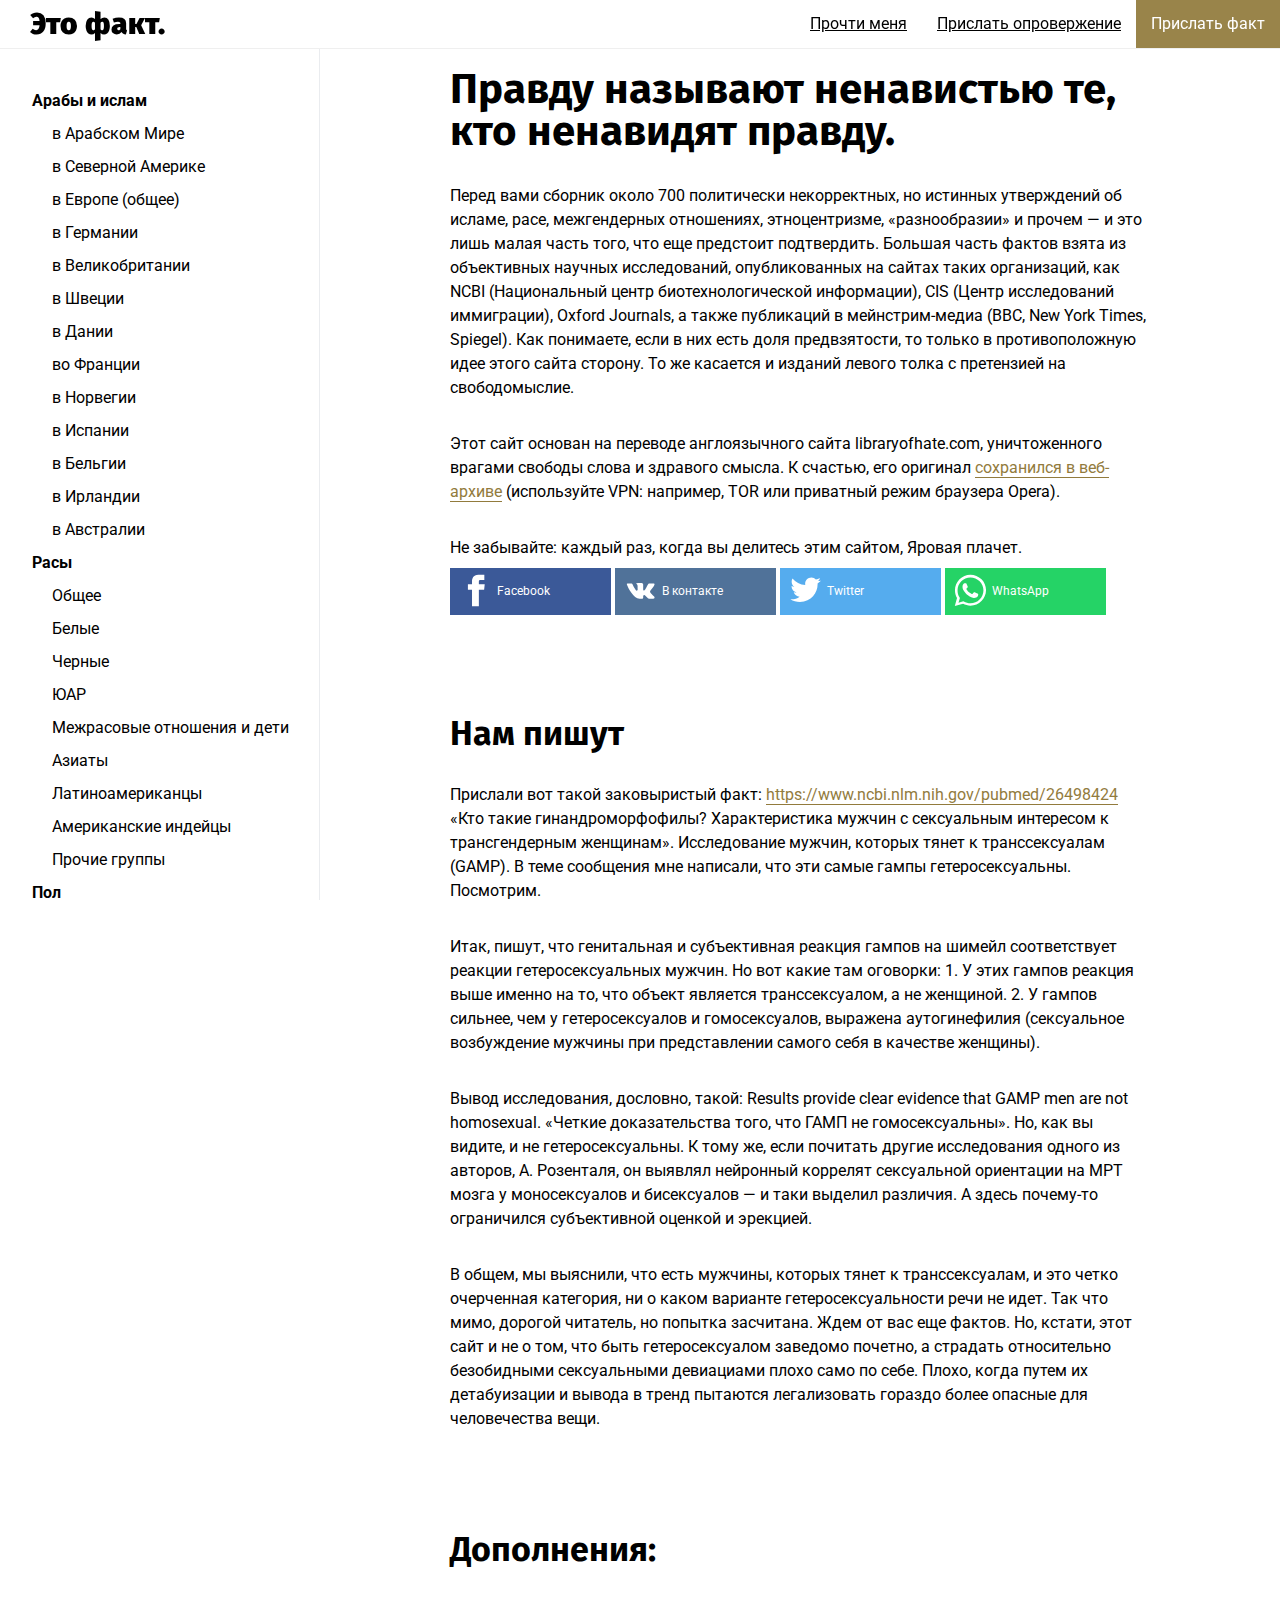
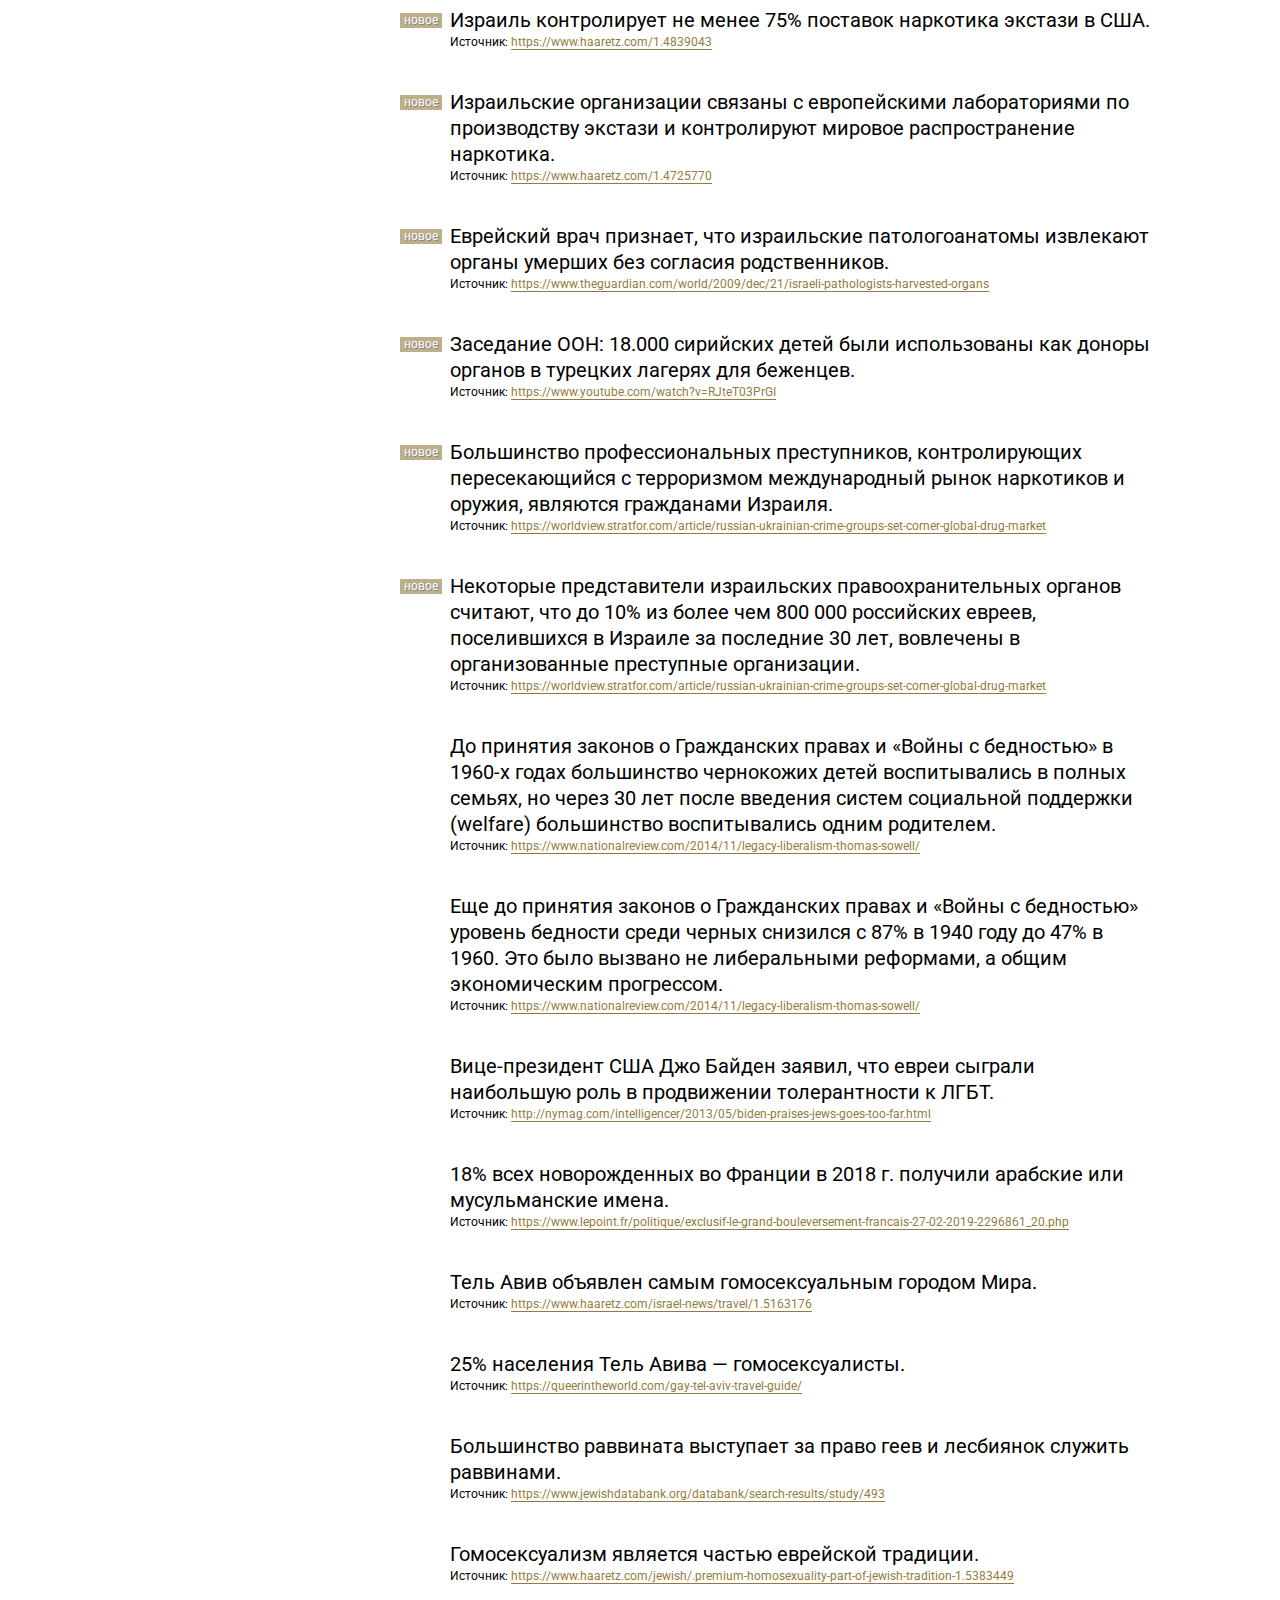
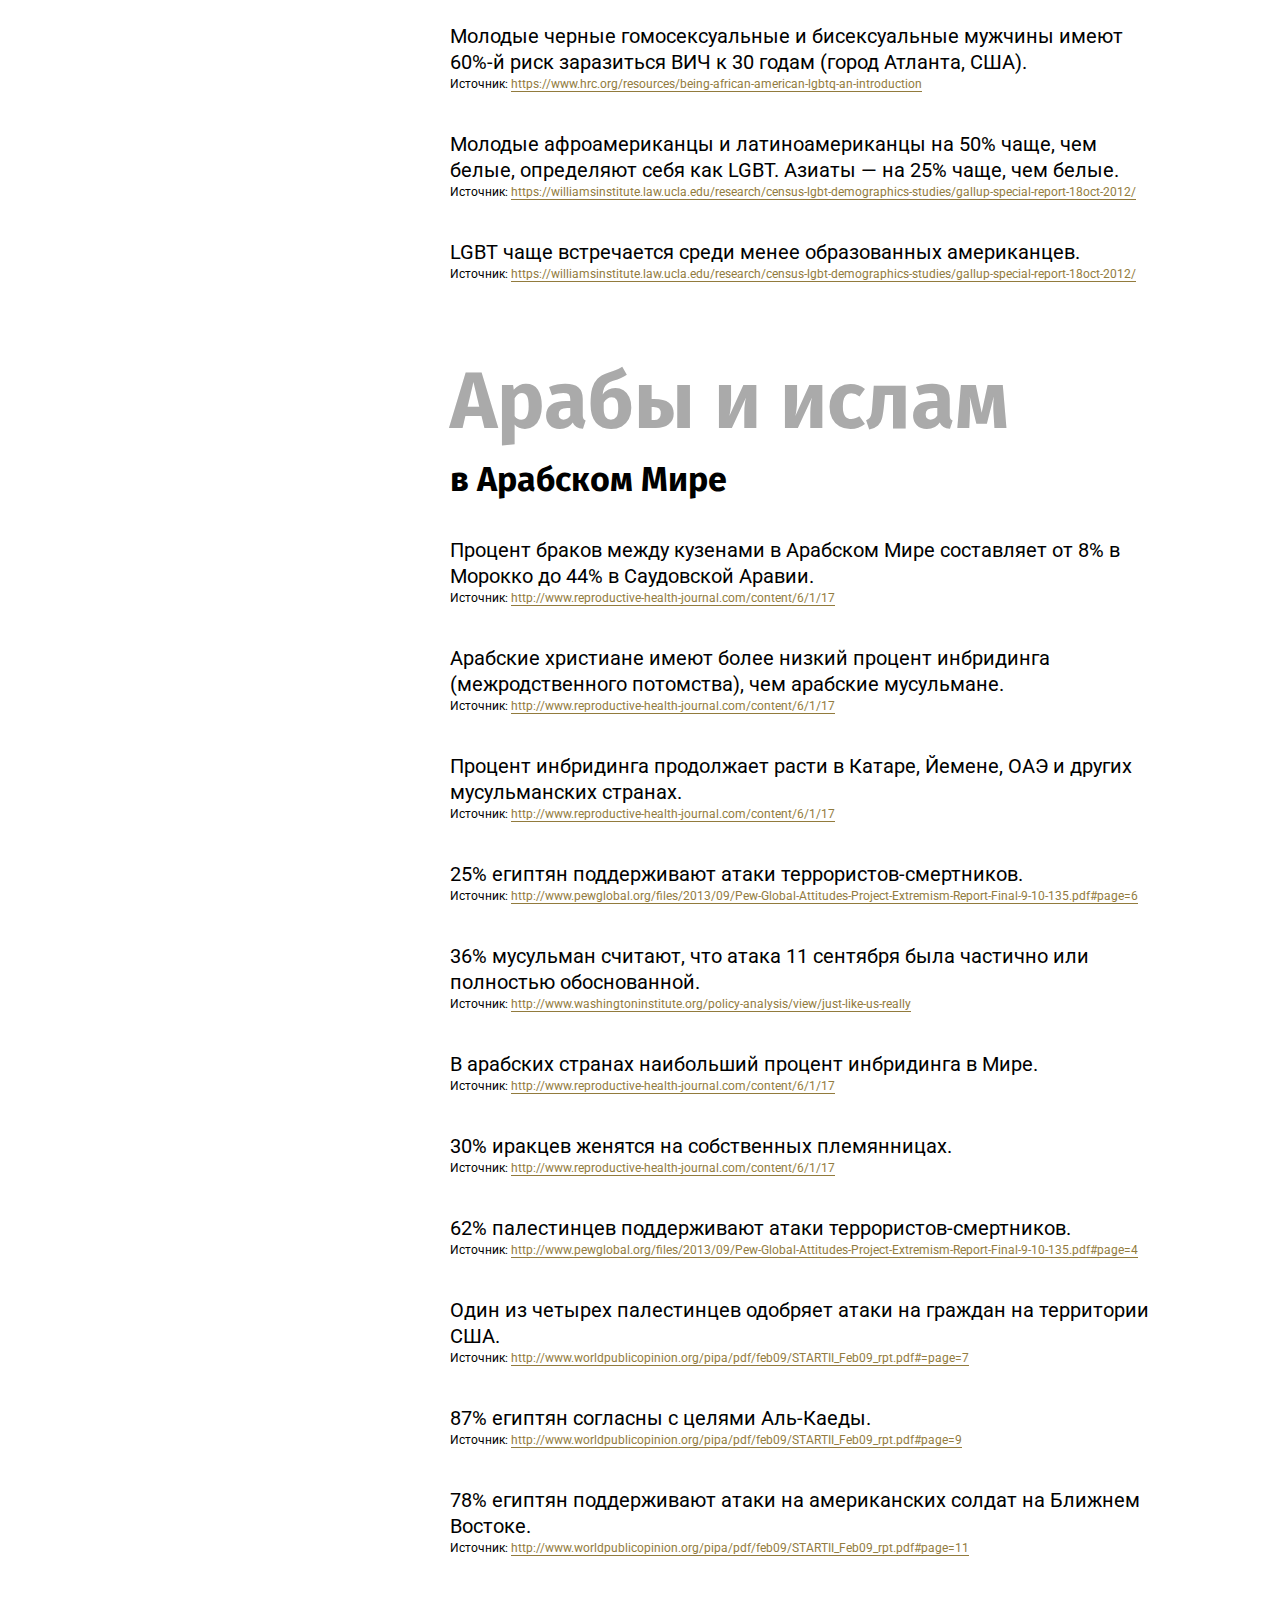
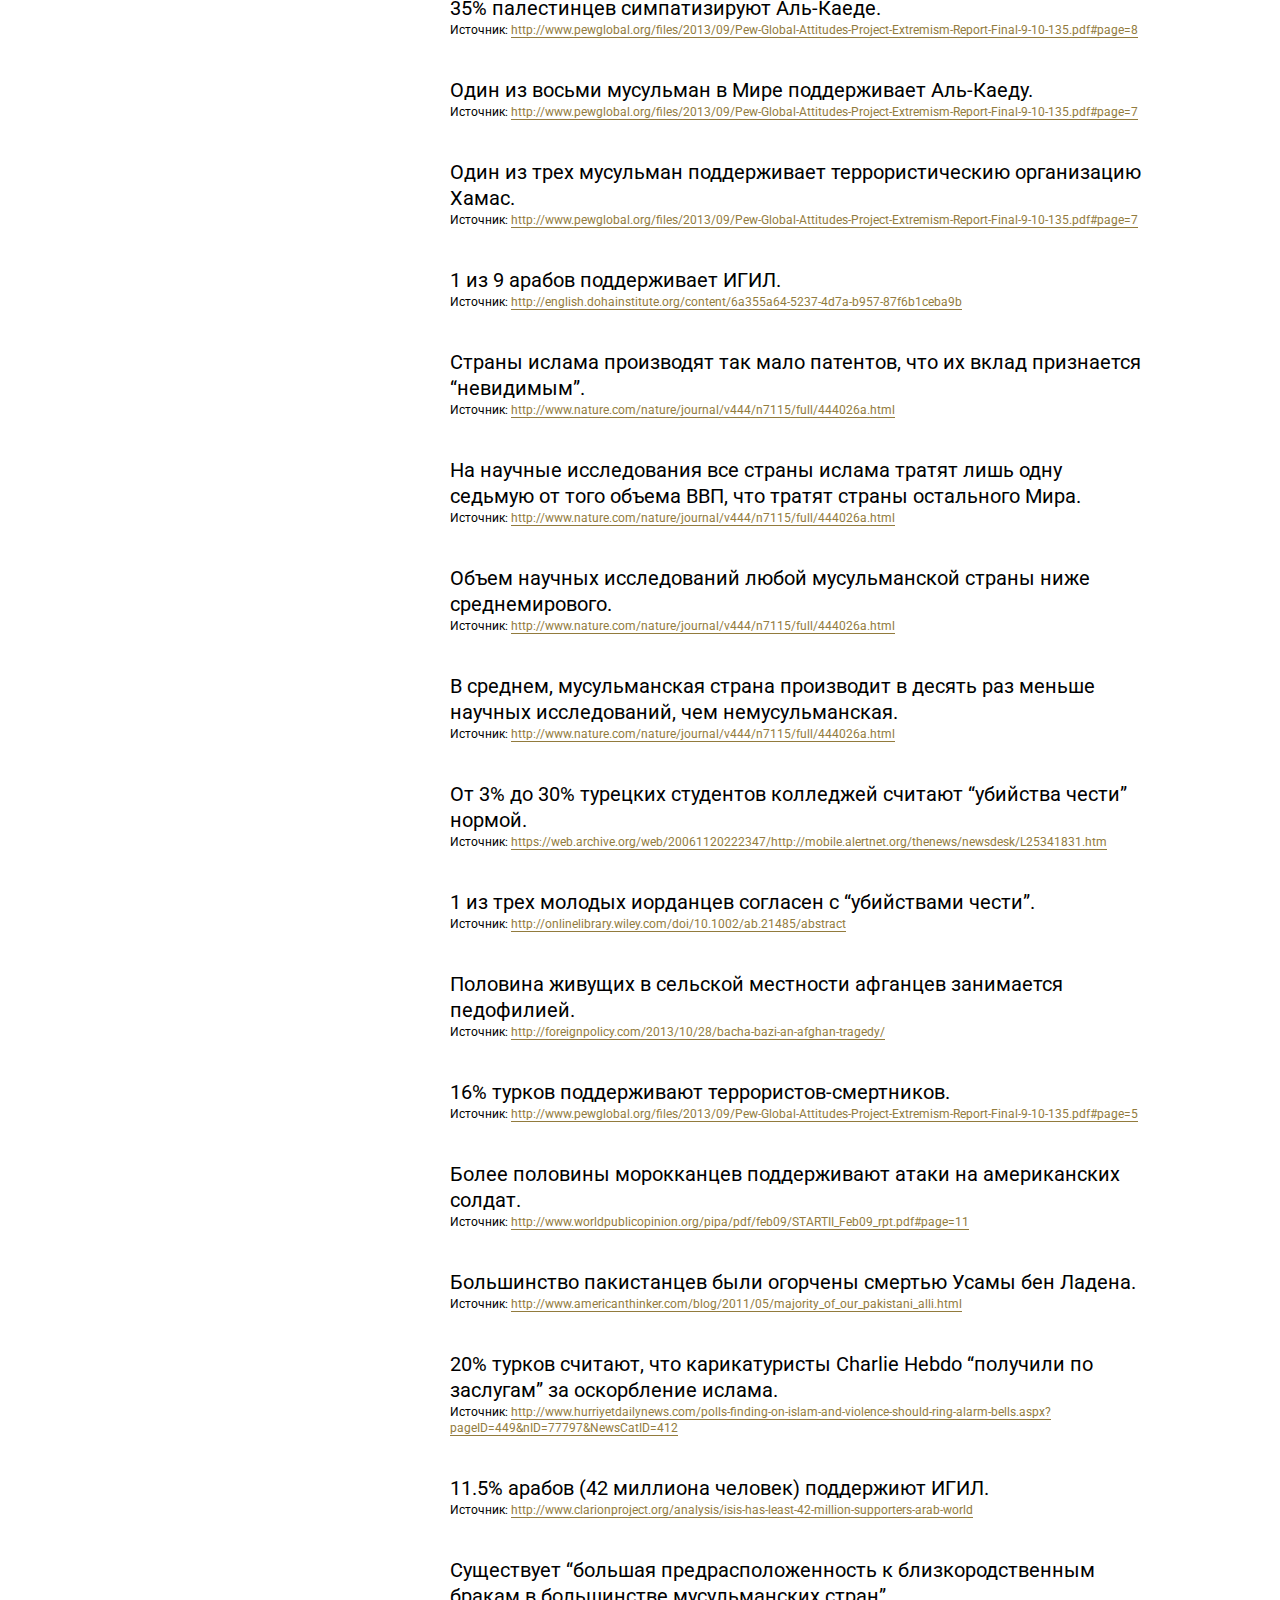
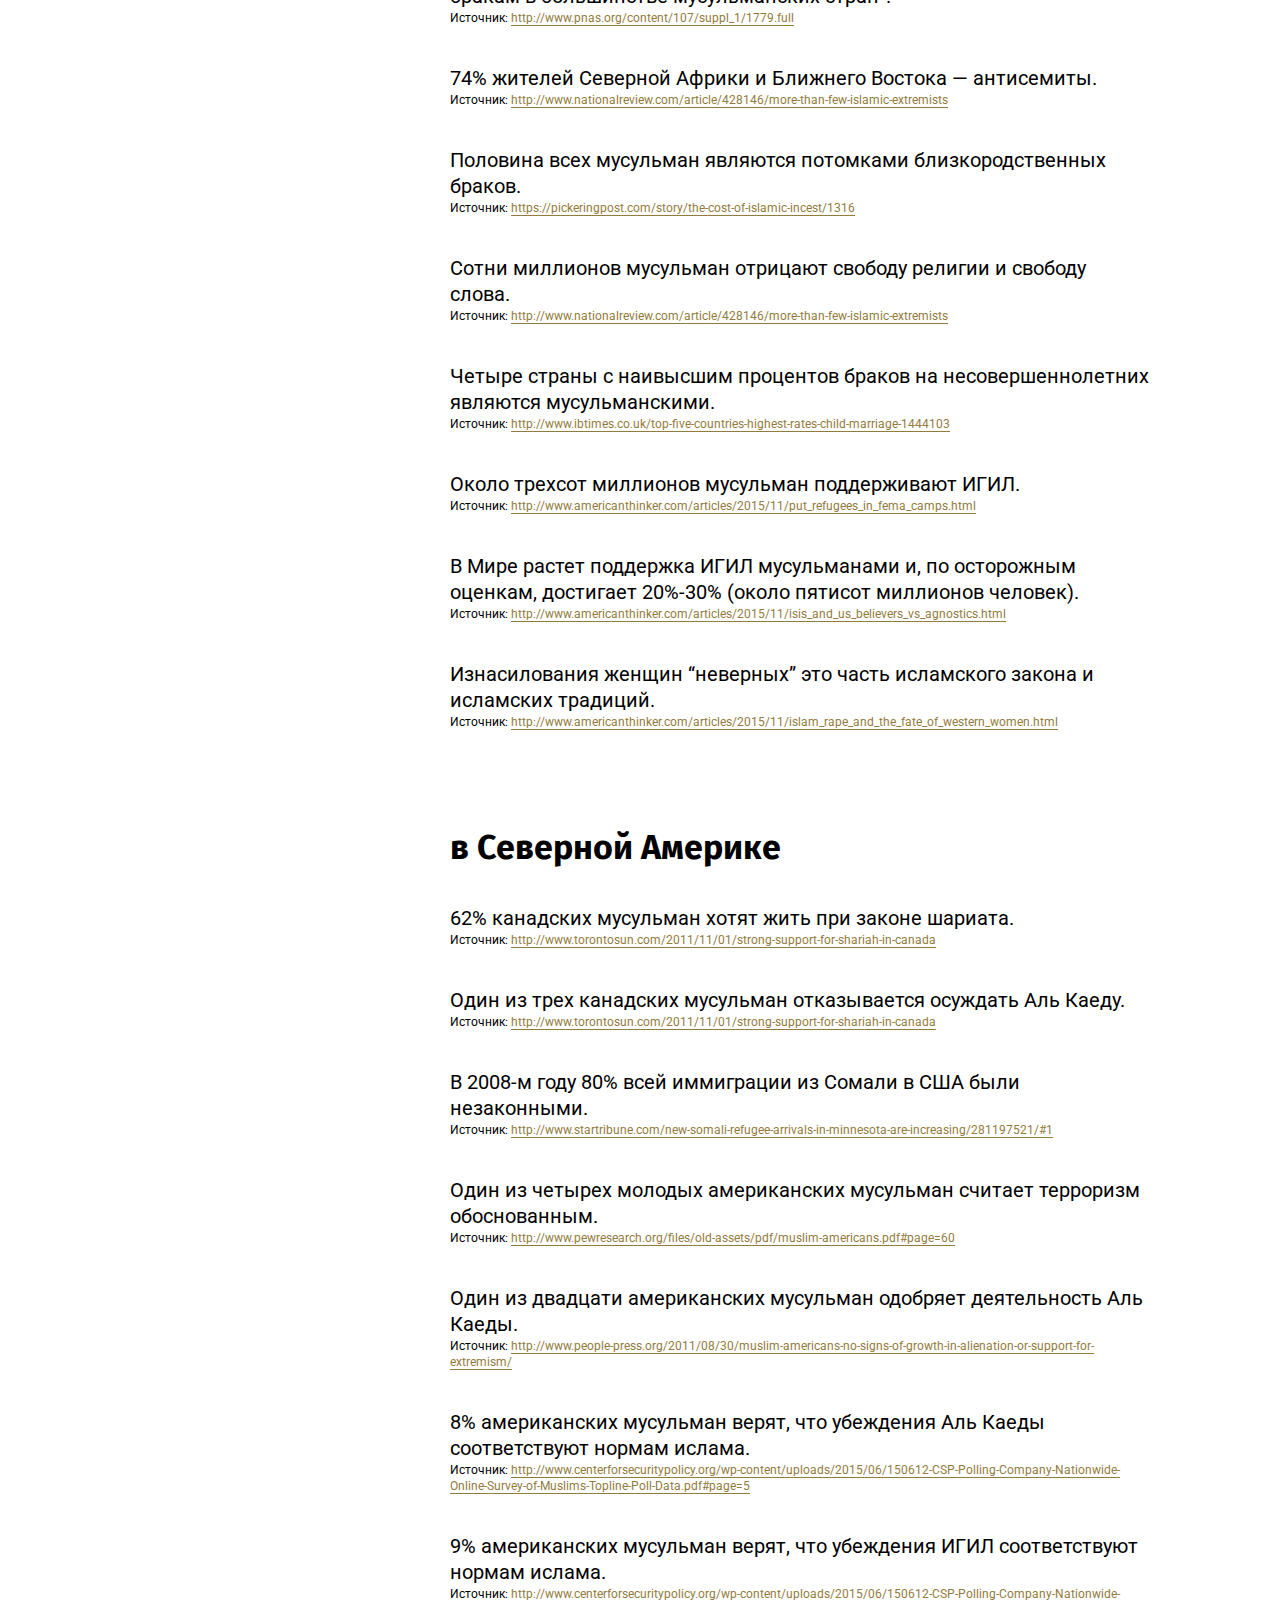
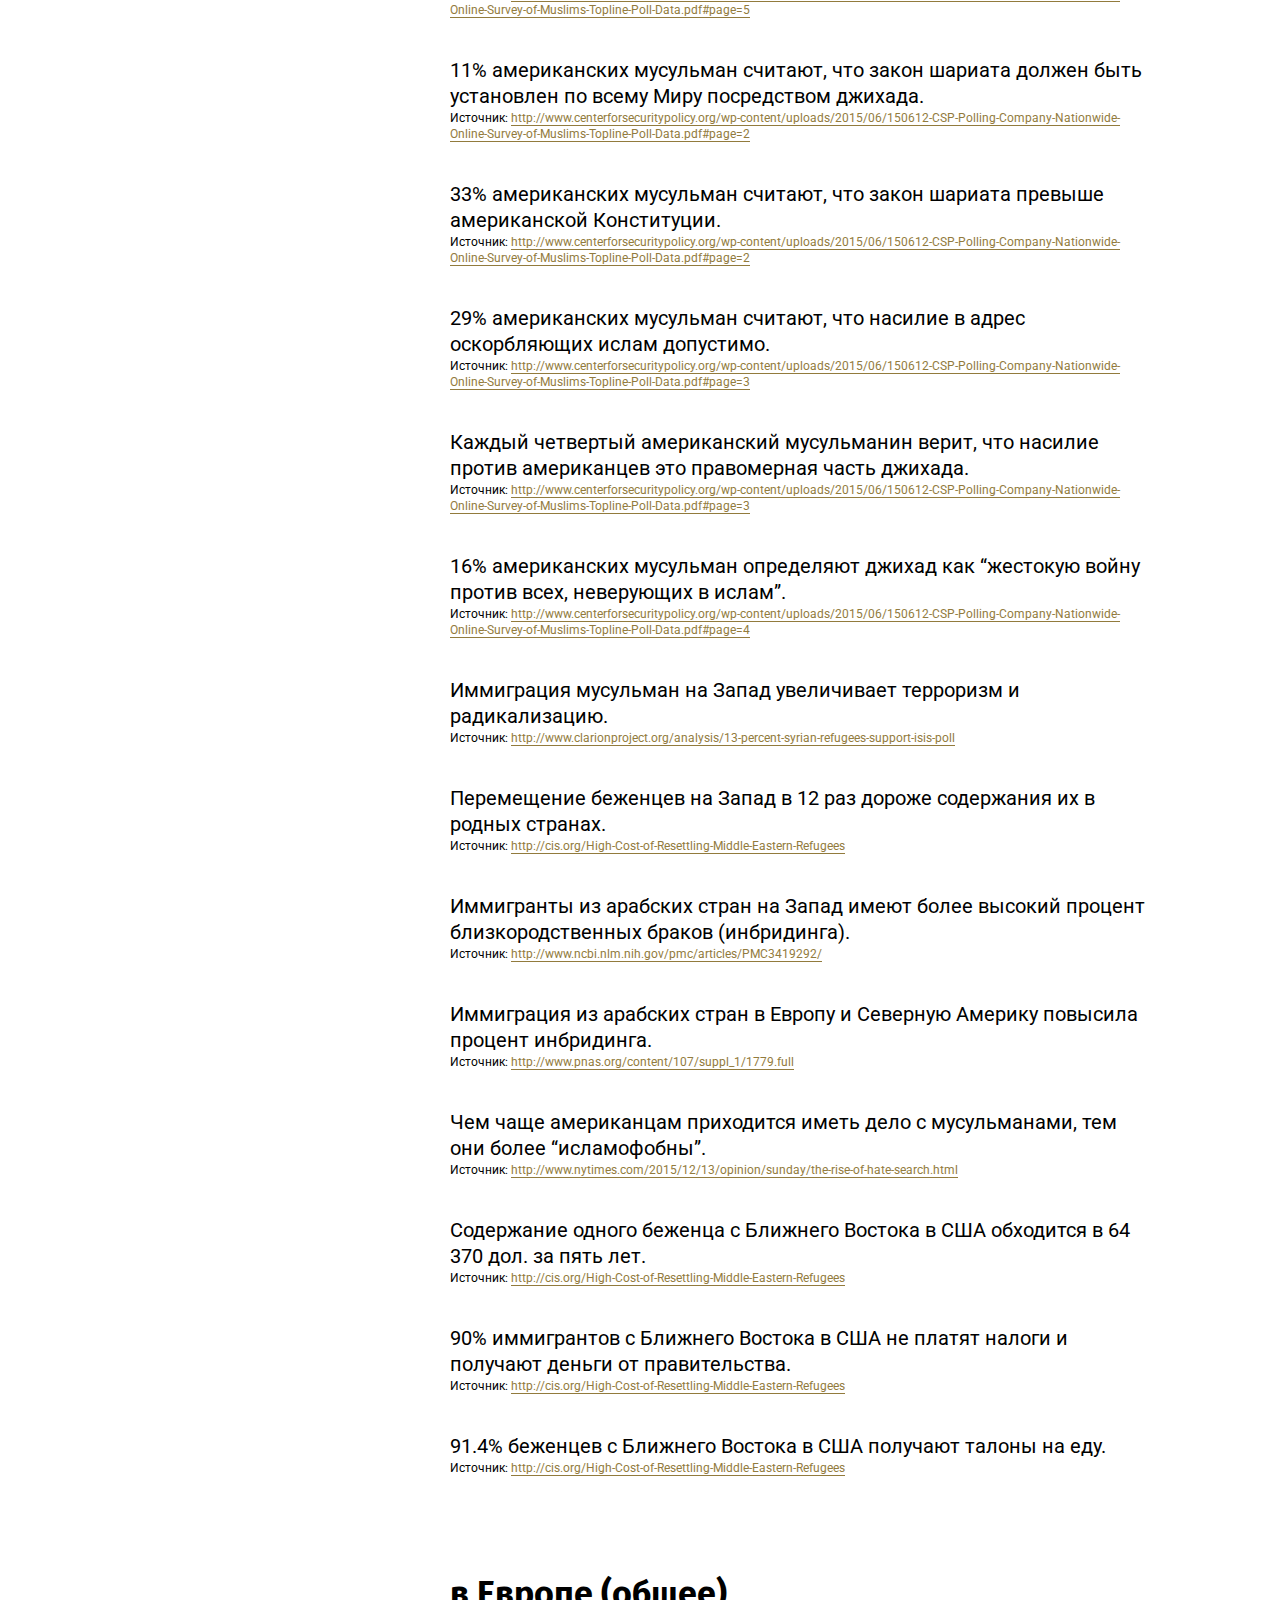
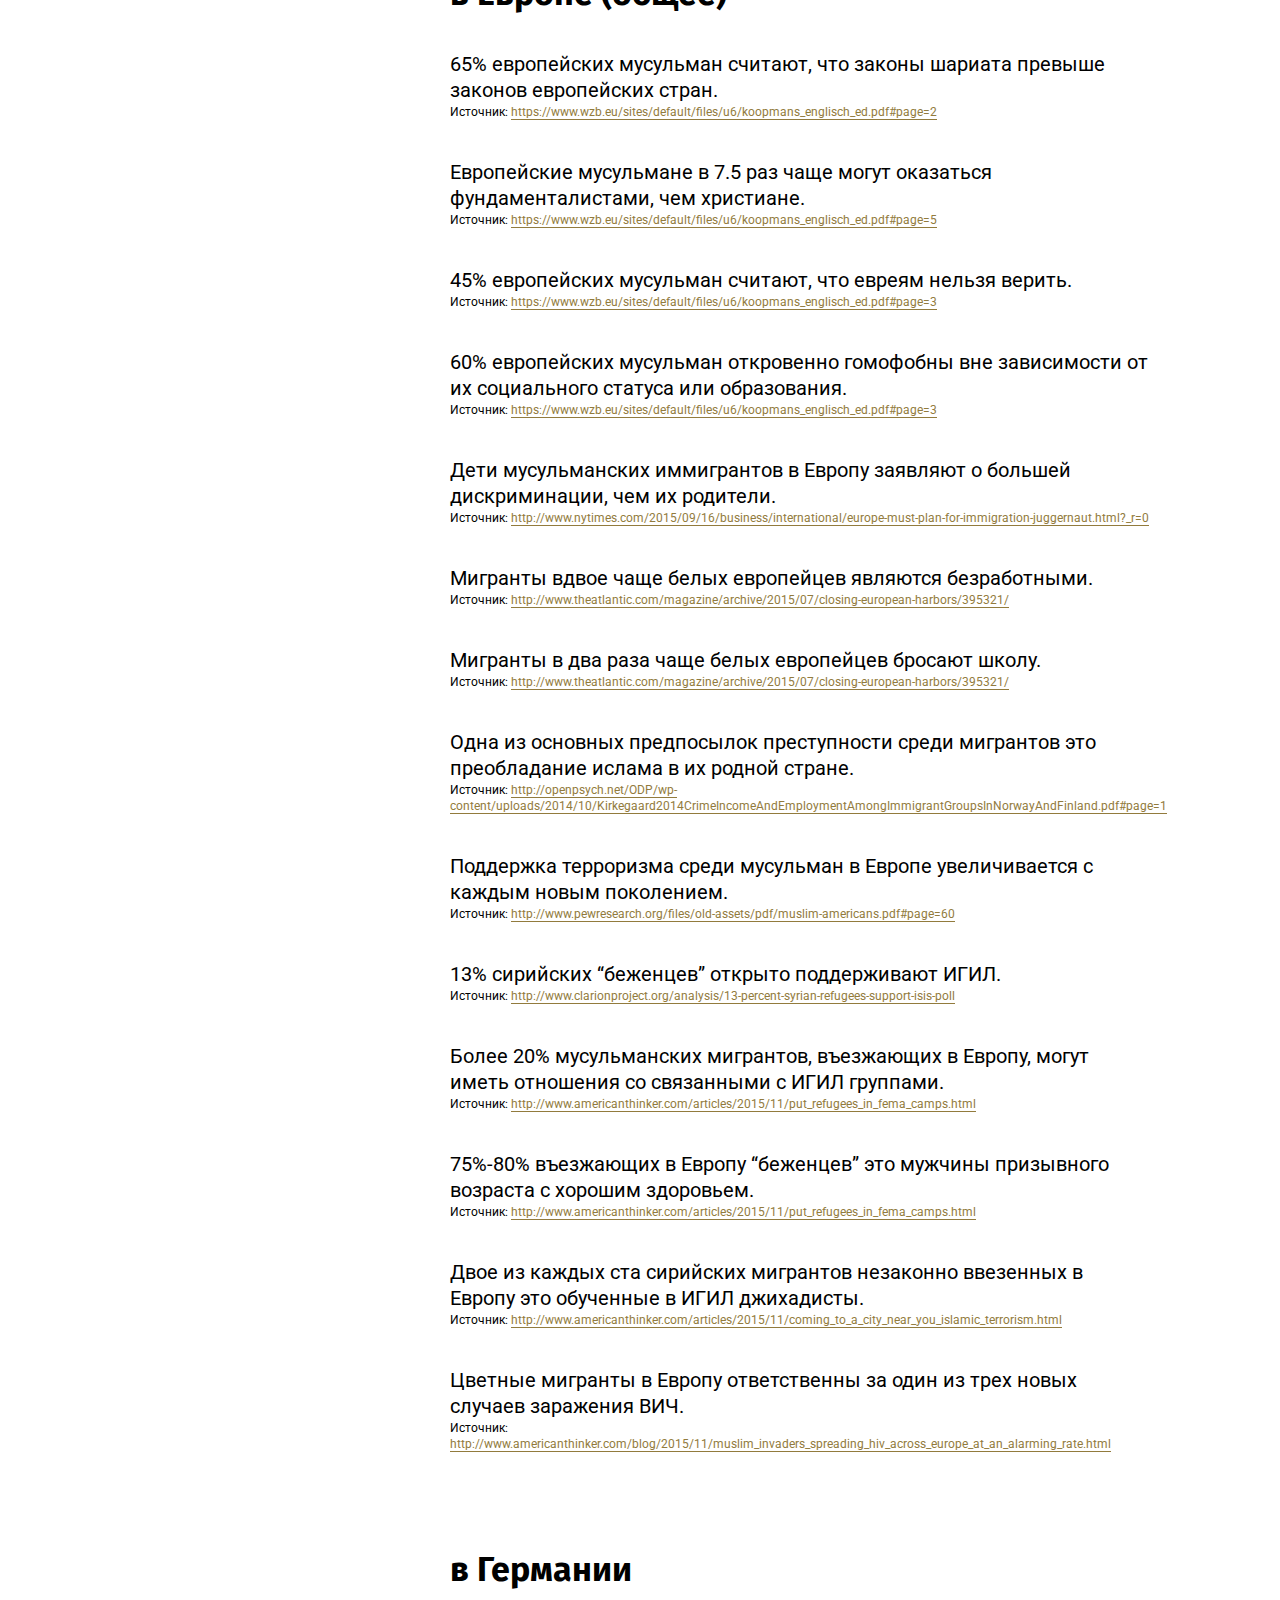
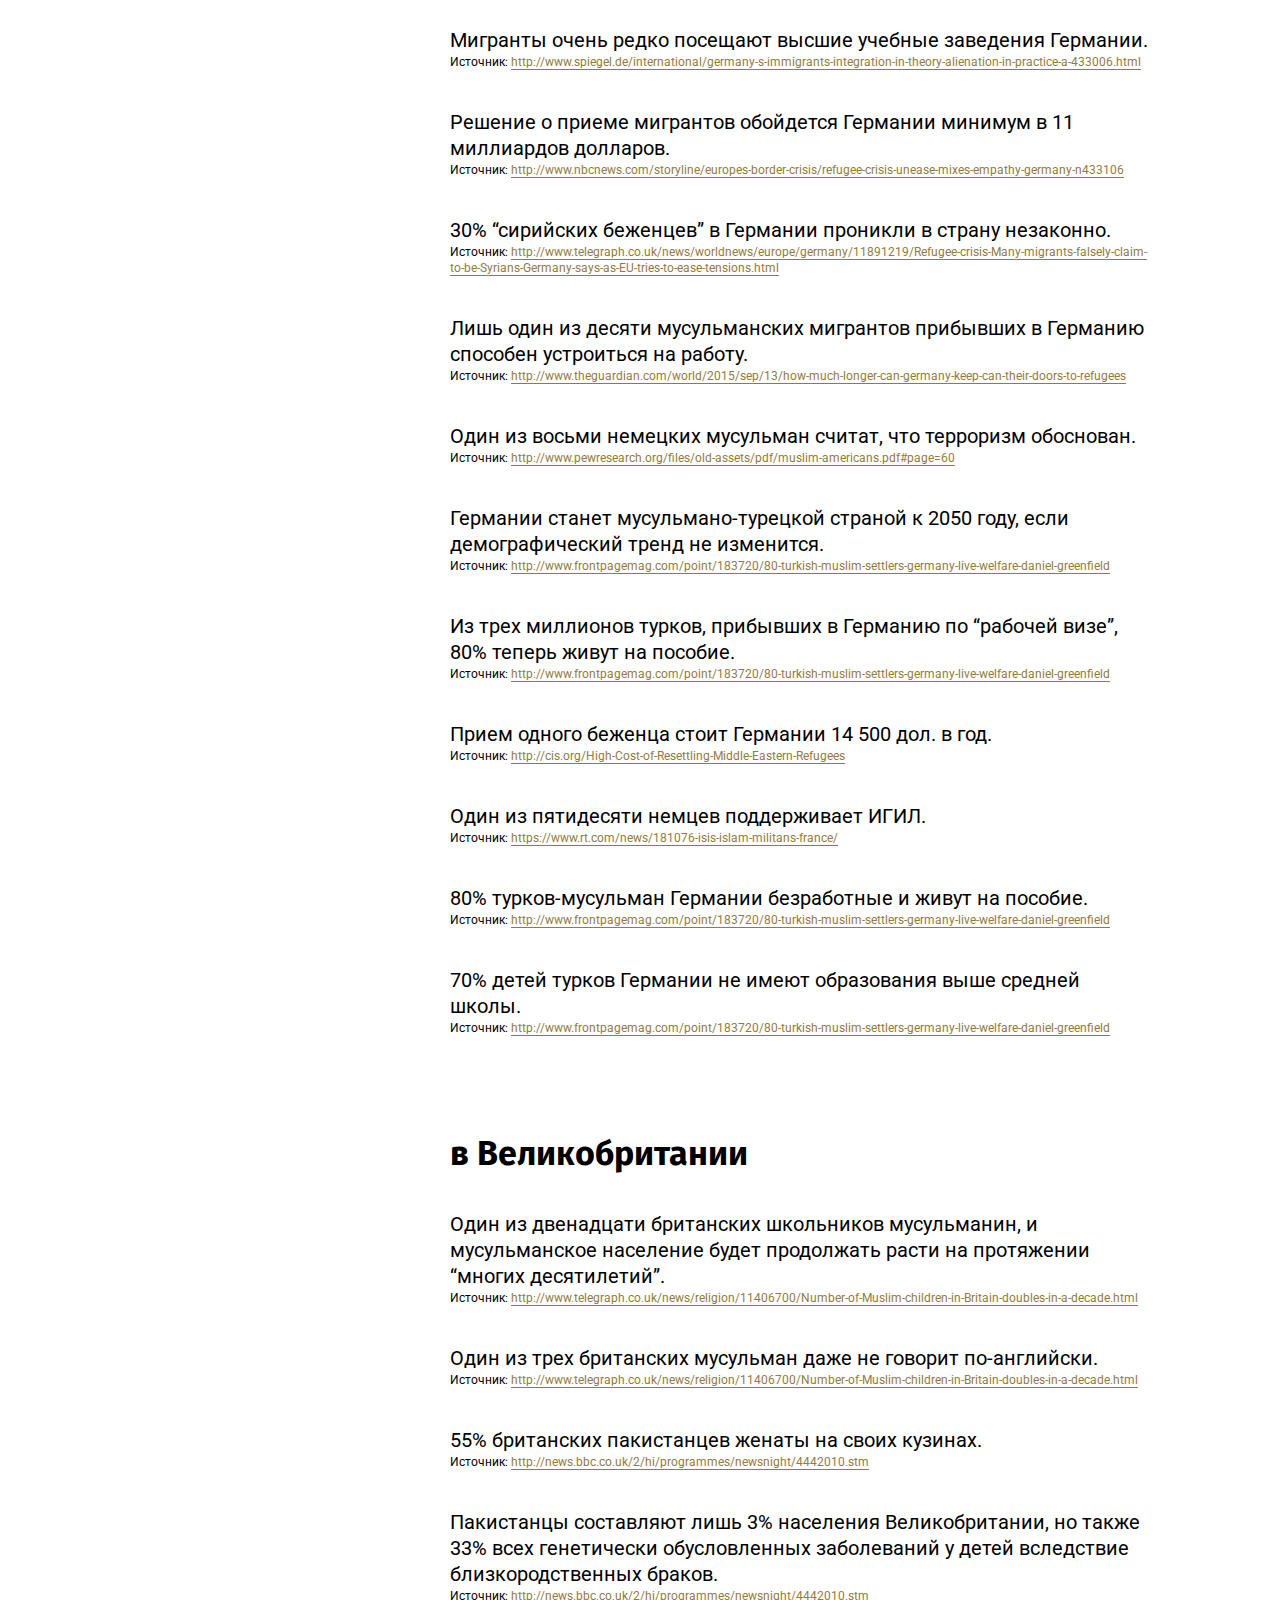
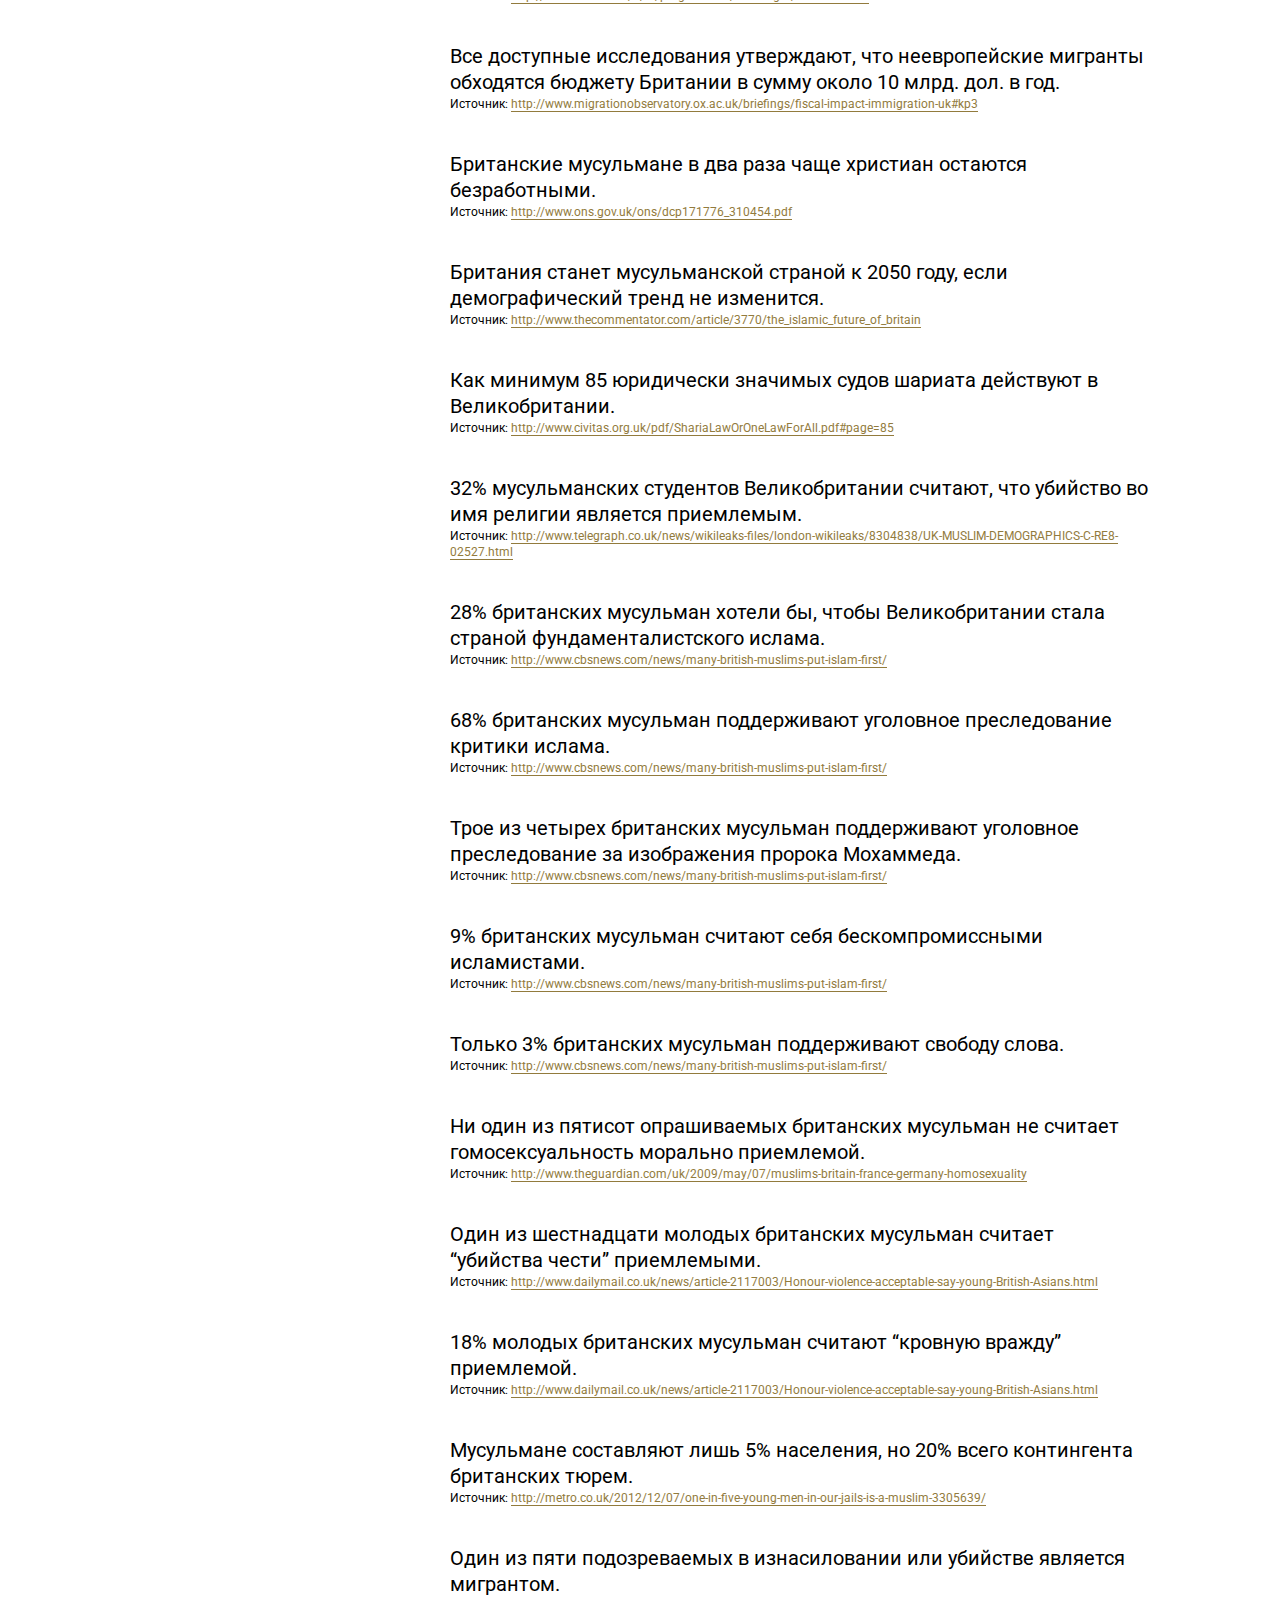
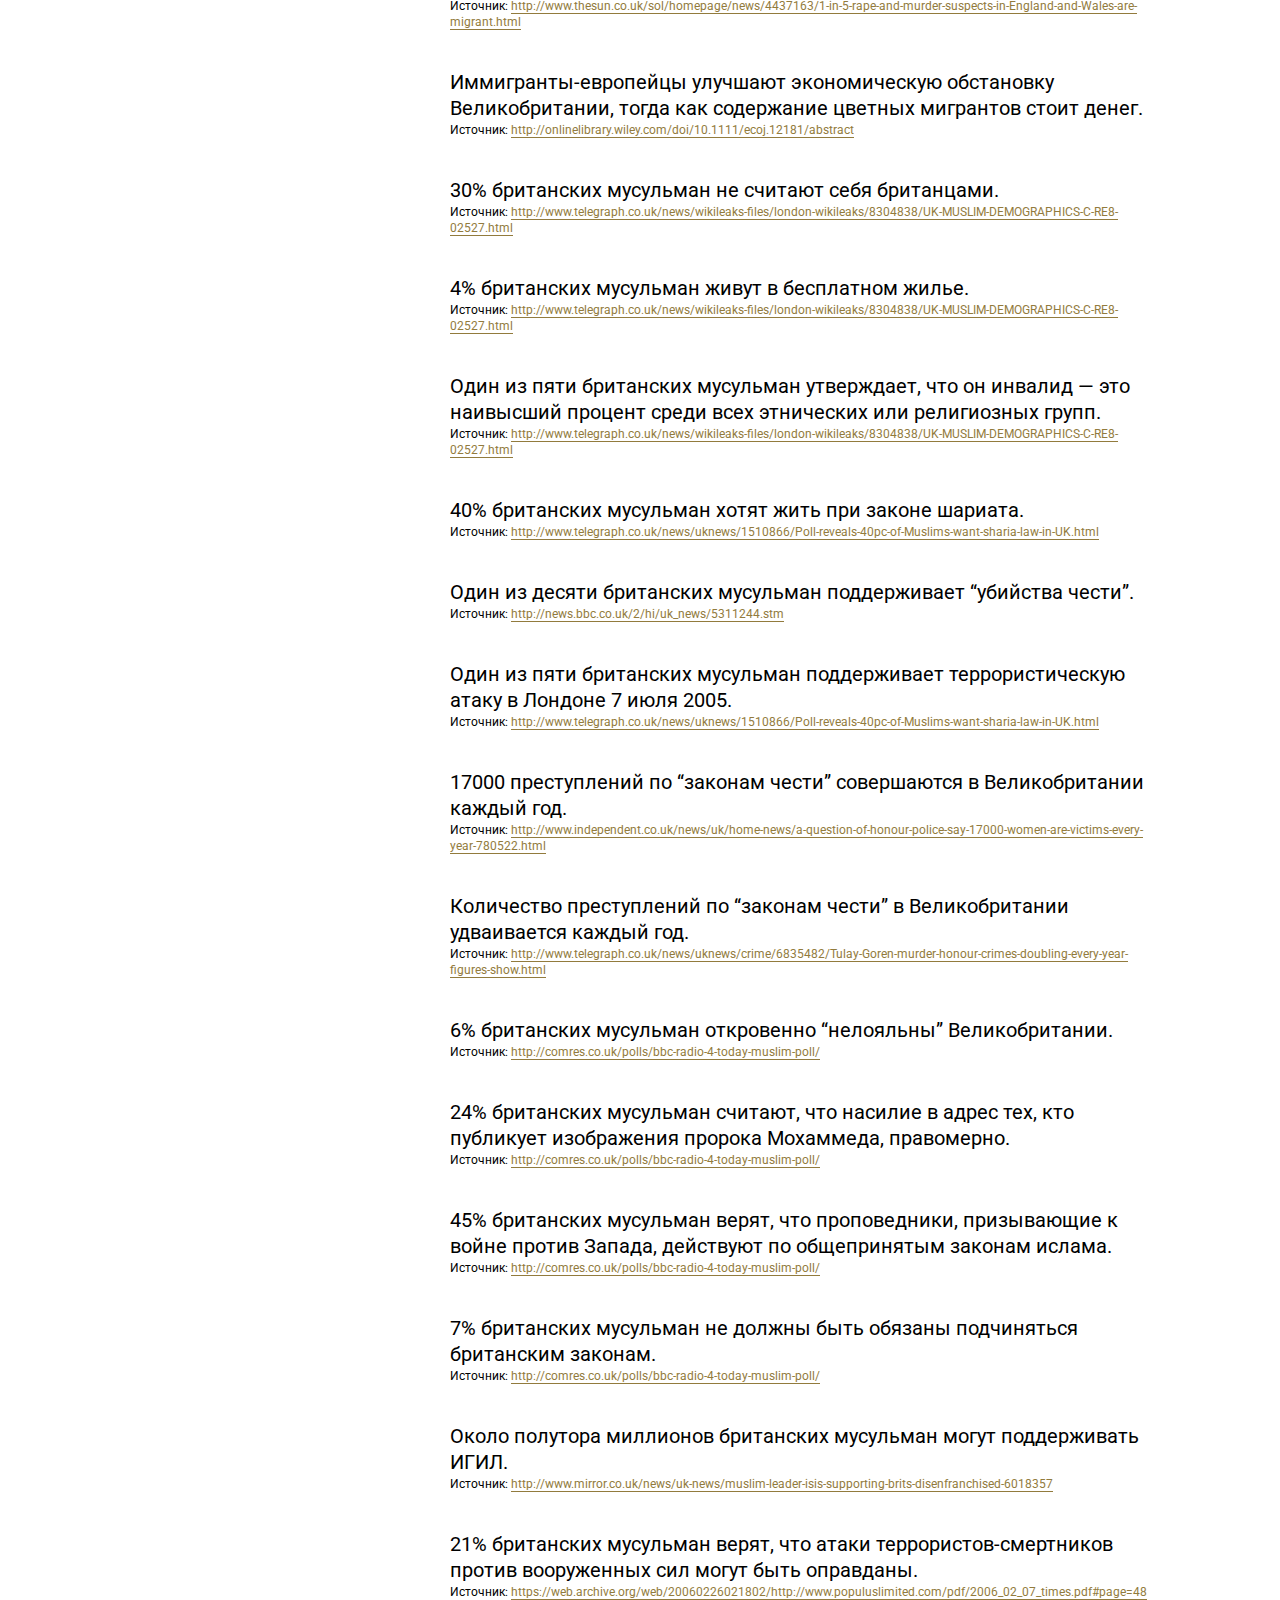
==== commit df8453aa: "+" ====
--- a/index.html
+++ b/index.html
@@ -160,6 +160,9 @@
 							<li class="nav-item"><a class="nav-link js-scroll-trigger" href="#ArIs-12">в Ирландии</a>
 
 							</li>
+                            <li class="nav-item"><a class="nav-link js-scroll-trigger" href="#ArIs-13">в Австралии</a>
+
+							</li>
 						</ul>
 					</li>
 					<li class="nav-item">
@@ -1265,6 +1268,17 @@
 					<p>
 						В Ирландии мигранты ответственны за четверть всех зарегистрированных случаев жестокого обращения с детьми.
 					</p><a target="_blank" href="http://www.independent.ie/breaking-news/irish-news/immigrant-parent-families-make-up-264-of-child-protection-cases-says-report-34245482.html"><span class="source">Источник</span><span class="s-link">http://www.independent.ie/breaking-news/irish-news/immigrant-parent-families-make-up-264-of-child-protection-cases-says-report-34245482.html</span></a>
+                    
+                    <h3 id="ArIs-13">в Австралии</h3>
+					<p>
+						80% мигрантов-мусульман, живущих в Австралии, находятся на пособии.
+					</p><a target="_blank" href="https://www.pickeringpost.com/2016/10/05/the-islamic-welfare-fraud-we-refuse-to-recognise/"><span class="source">Источник</span><span class="s-link">https://www.pickeringpost.com/2016/10/05/the-islamic-welfare-fraud-we-refuse-to-recognise/</span></a>
+                    <p>
+						Сумма, потраченная из австралийского бюджета на выплату пособий мигрантам-мусульманам превысила миллиард долларов.
+					</p><a target="_blank" href="https://www.pickeringpost.com/2016/10/05/the-islamic-welfare-fraud-we-refuse-to-recognise/"><span class="source">Источник</span><span class="s-link">https://www.pickeringpost.com/2016/10/05/the-islamic-welfare-fraud-we-refuse-to-recognise/</span></a>
+                    <p>
+						Большая часть мигрантов-мусульман Австралии получает пособие благодаря мошенническим схемам.
+					</p><a target="_blank" href="http://web.archive.org/web/20170331123324/https://www.pickeringpost.com/story/turning-back-welfare-fraud-will-not-be-as-easy-as-turning-back-boats/4307"><span class="source">Источник</span><span class="s-link">http://web.archive.org/web/20170331123324/https://www.pickeringpost.com/story/turning-back-welfare-fraud-will-not-be-as-easy-as-turning-back-boats/4307</span></a>
 
 
 
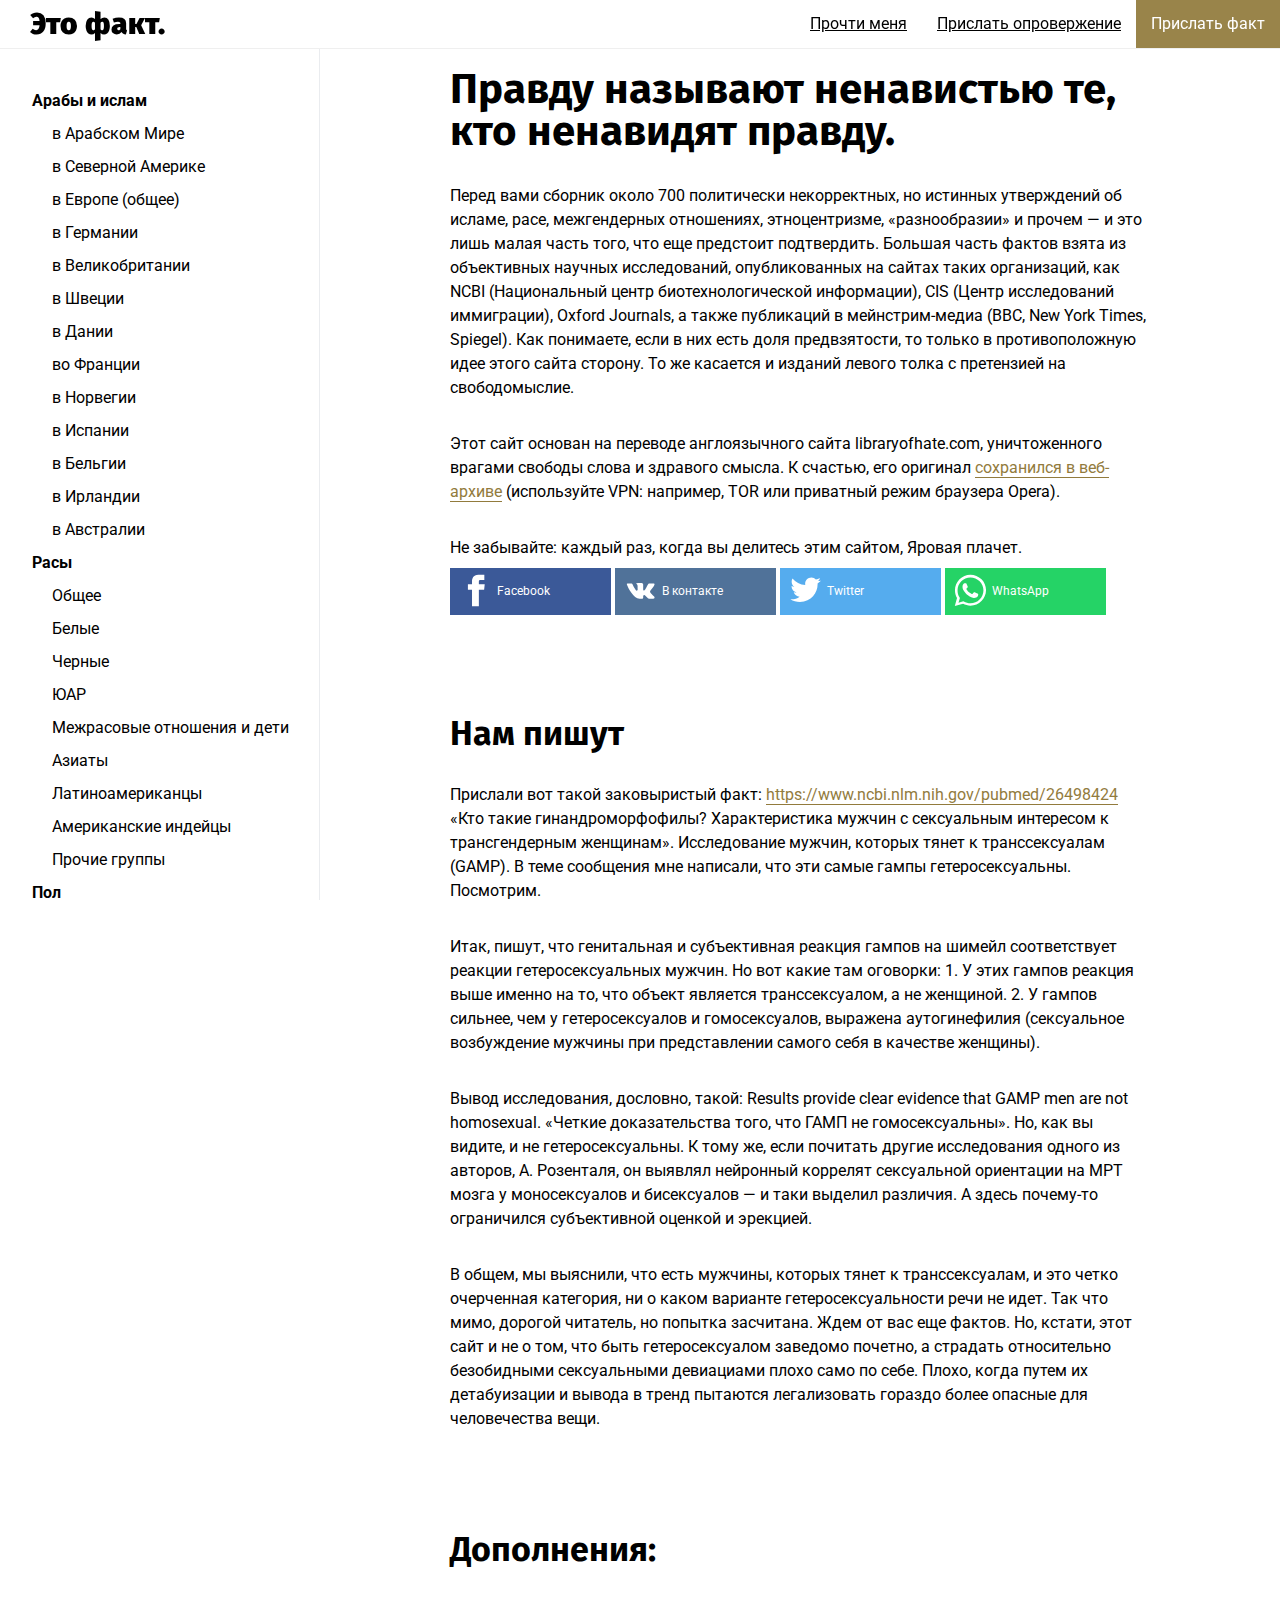
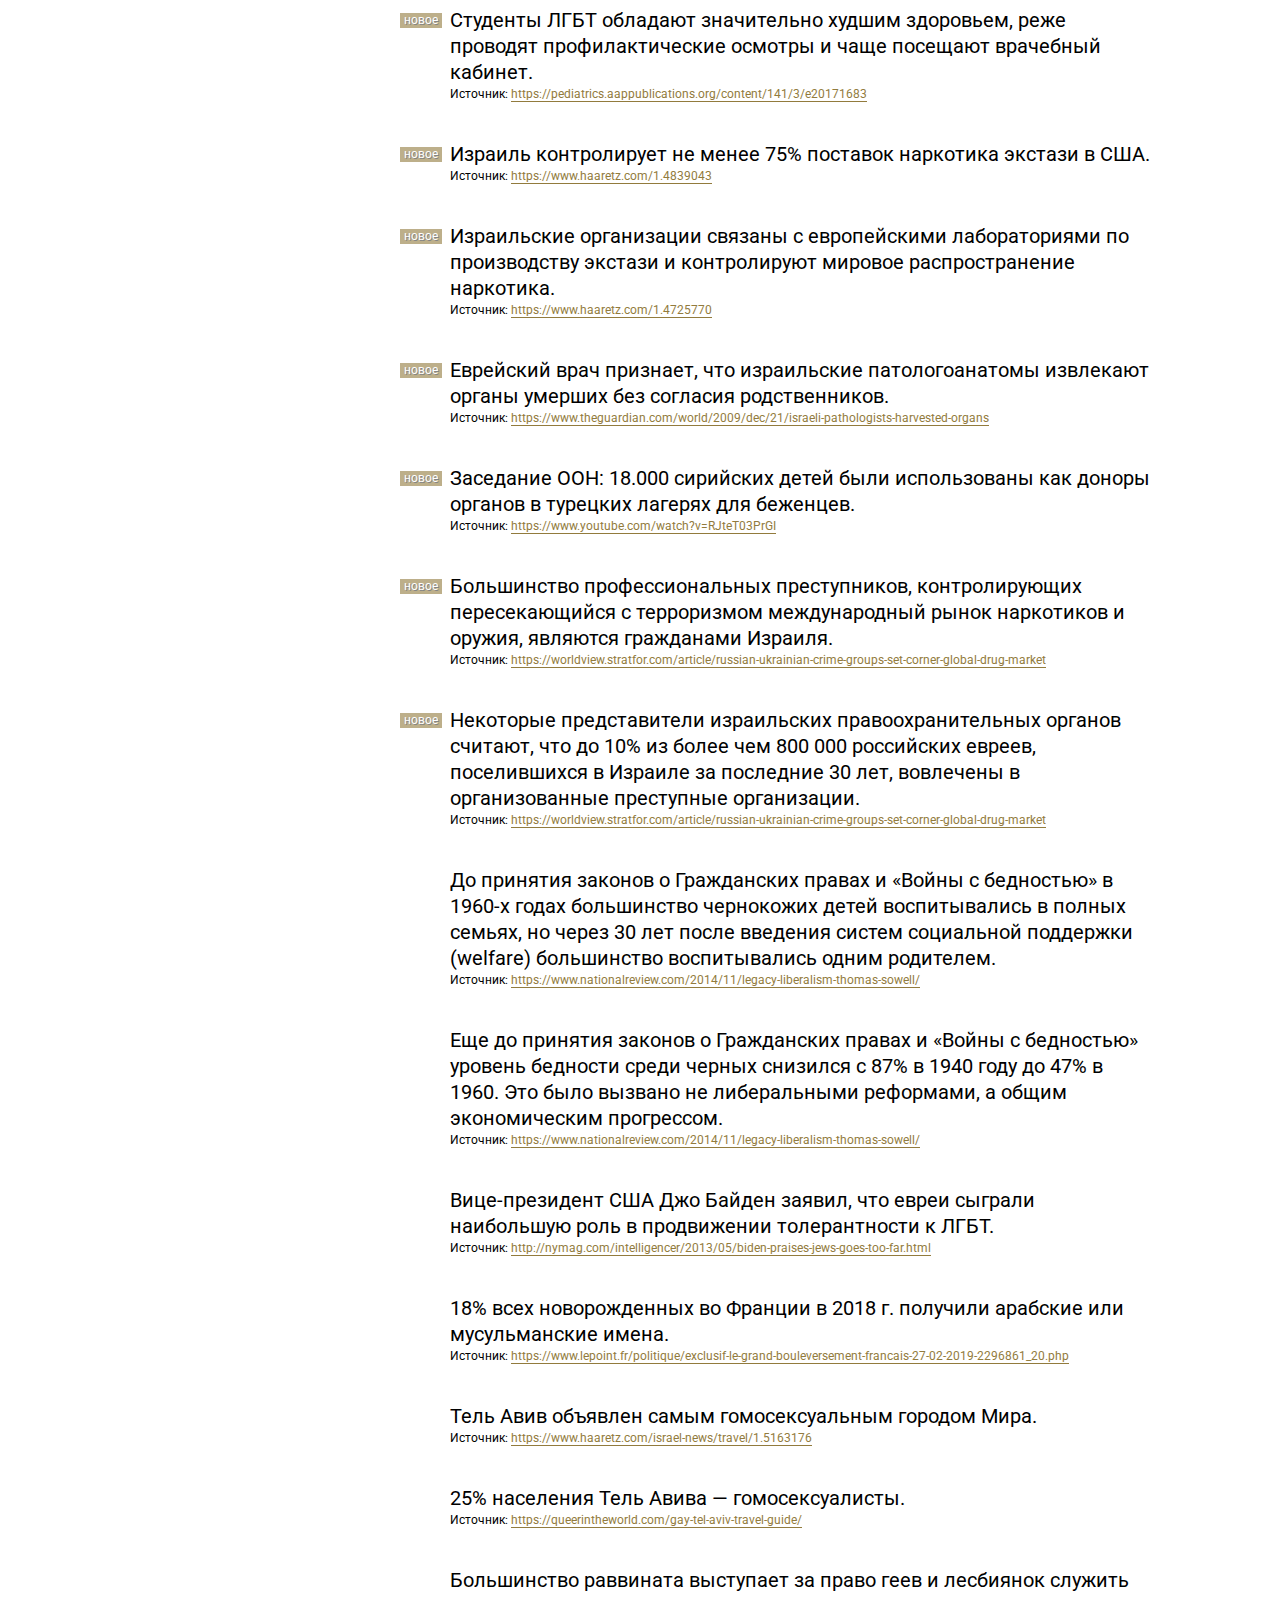
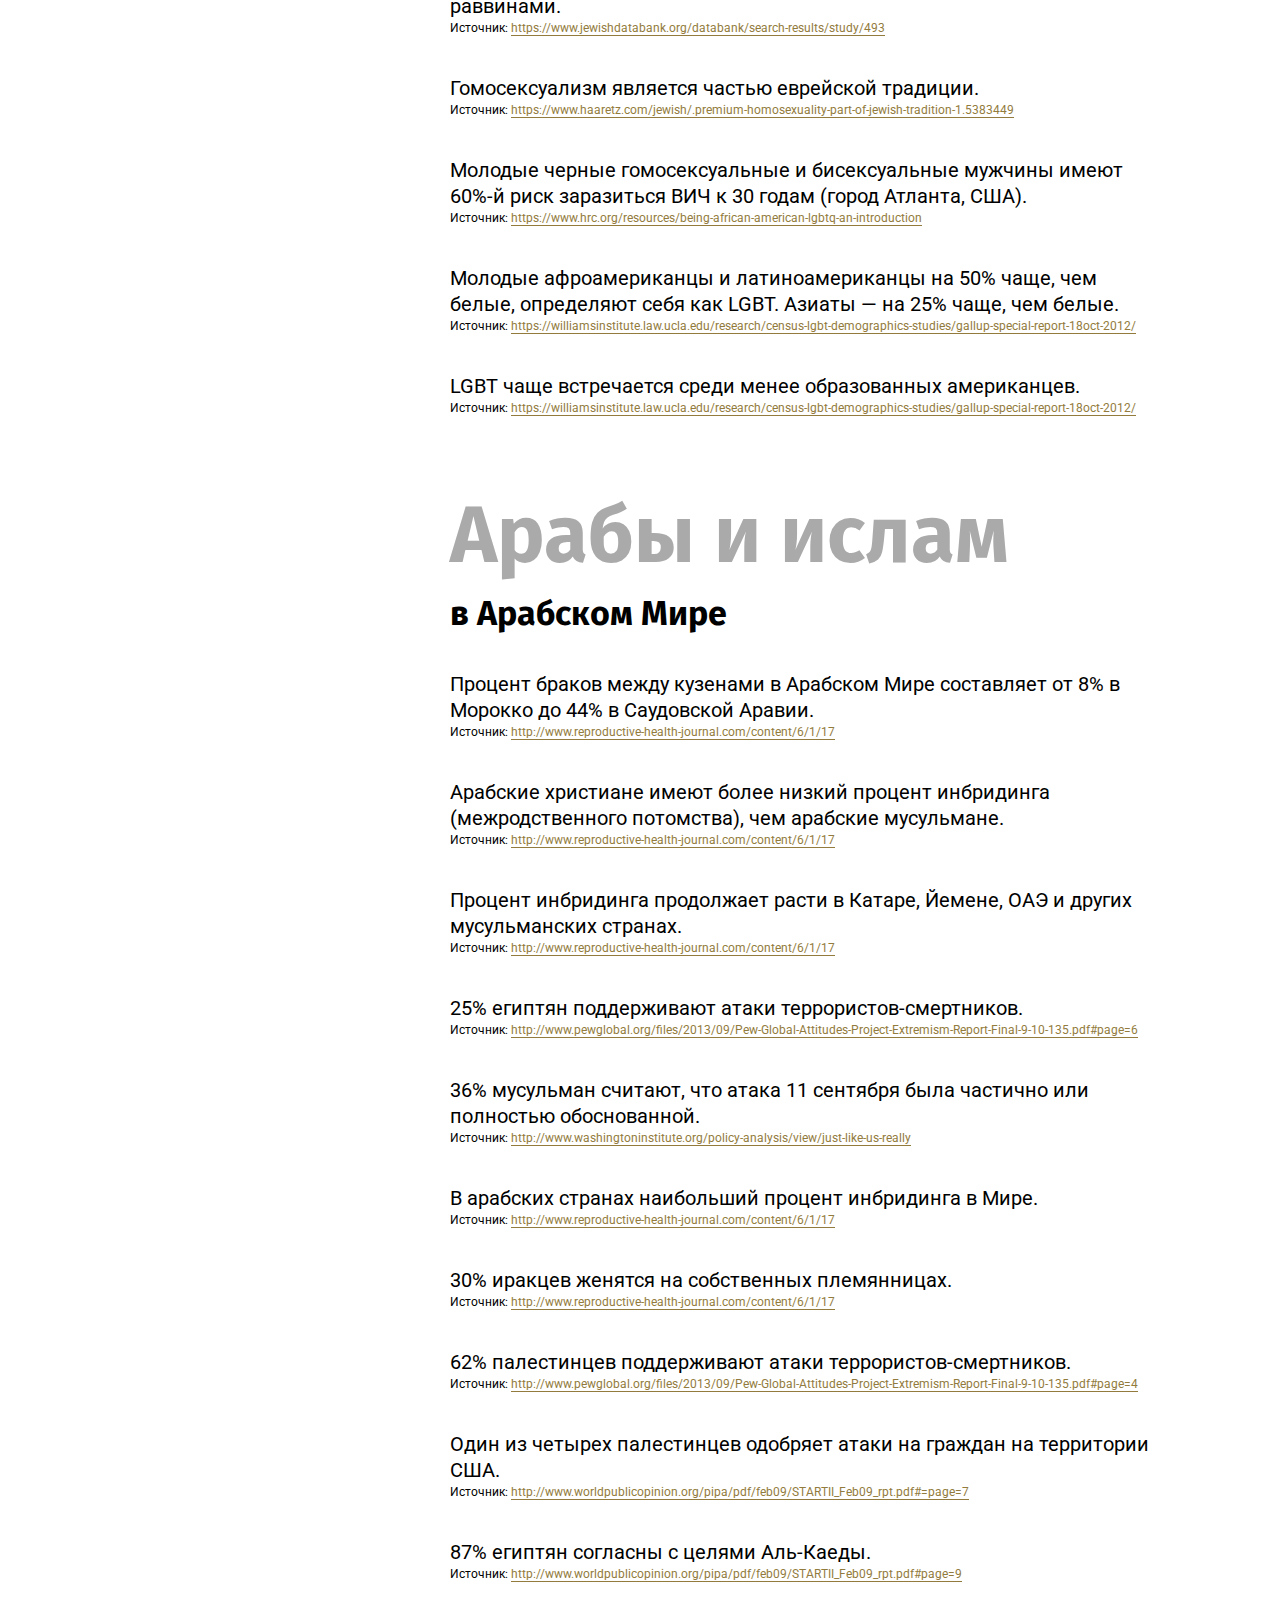
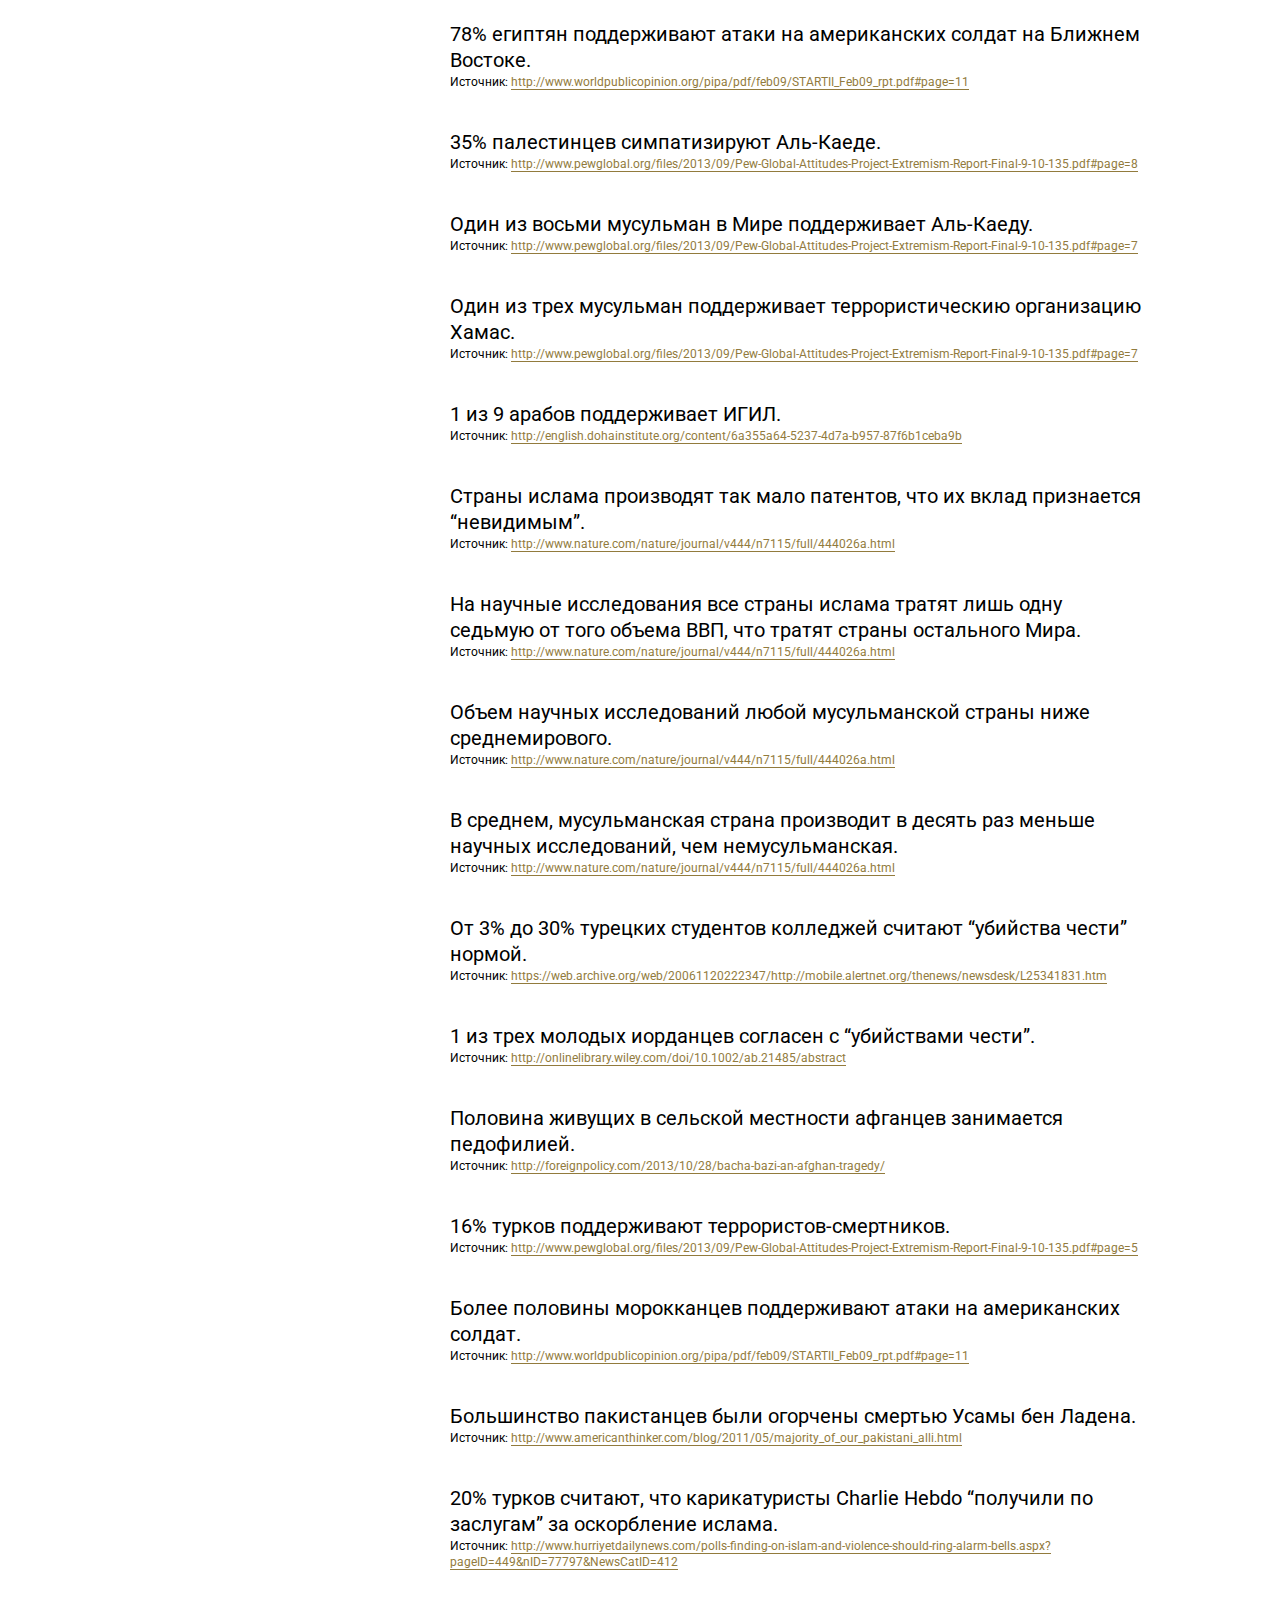
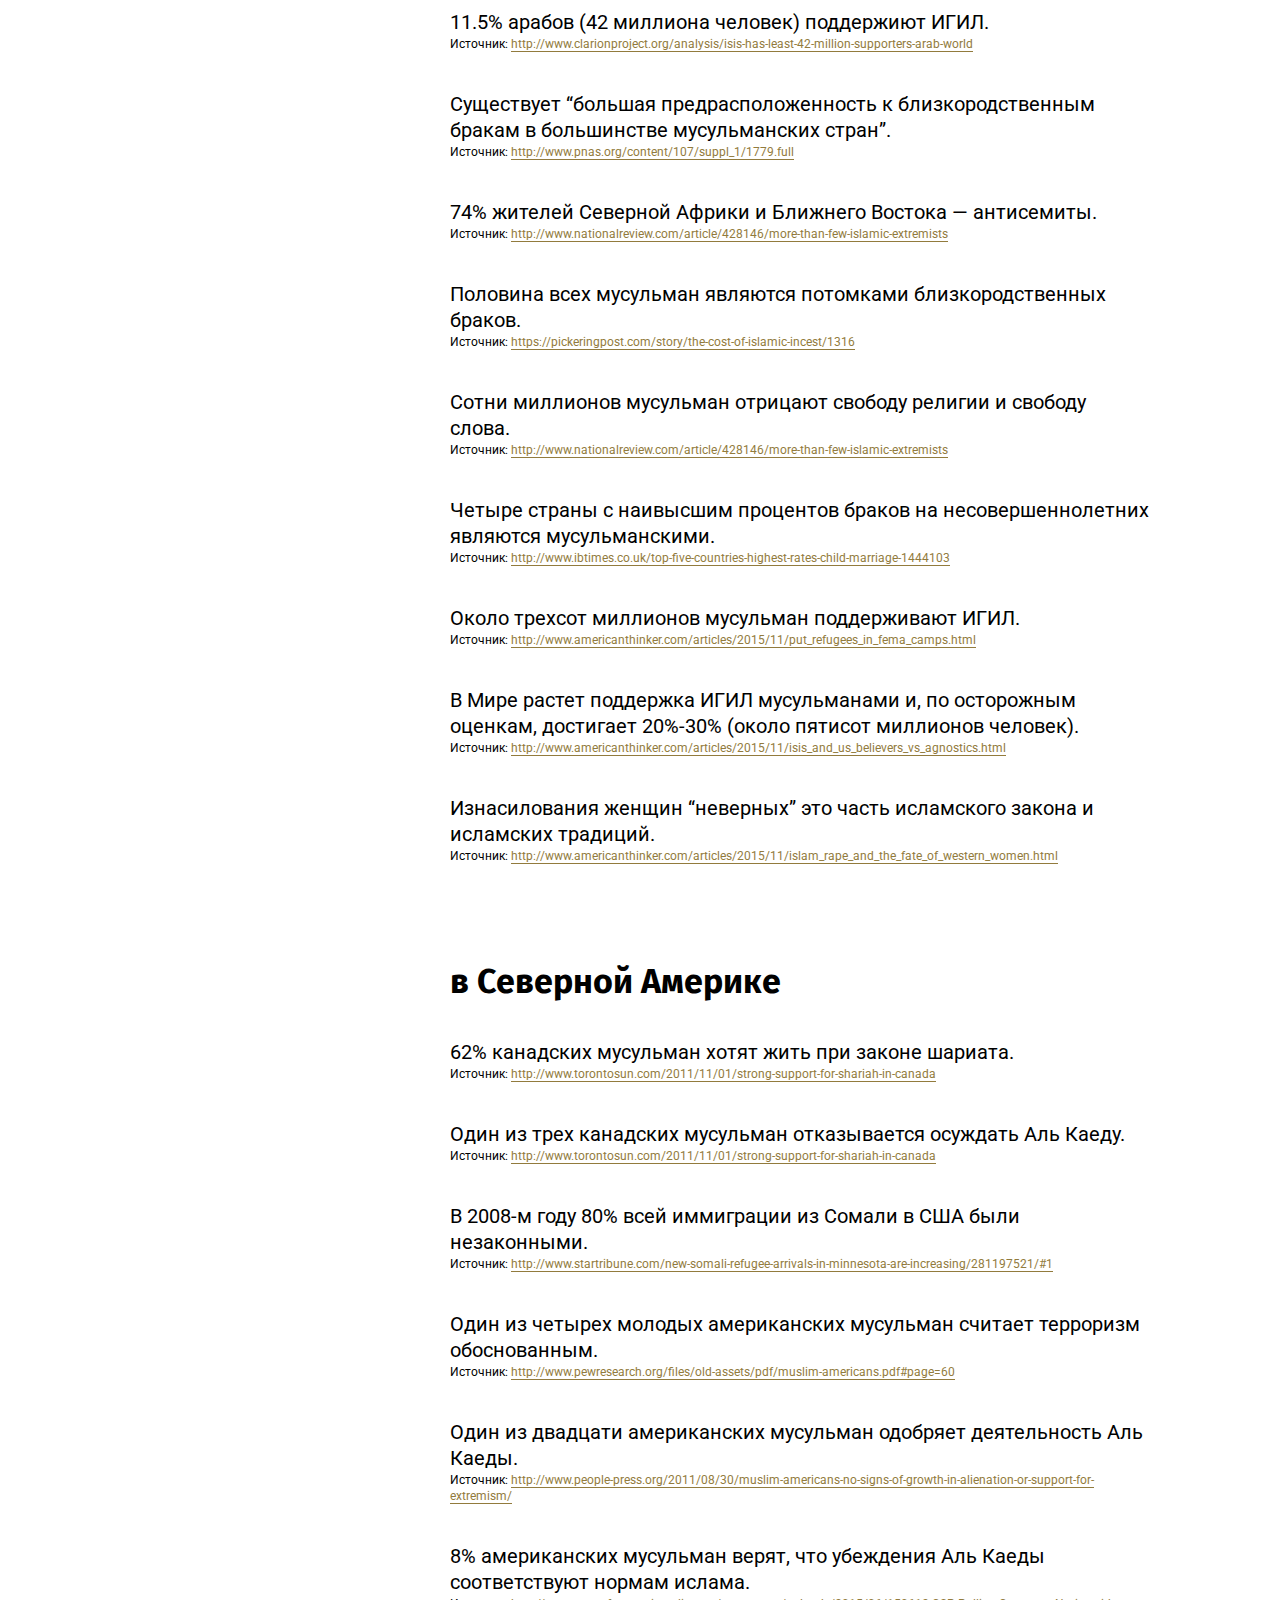
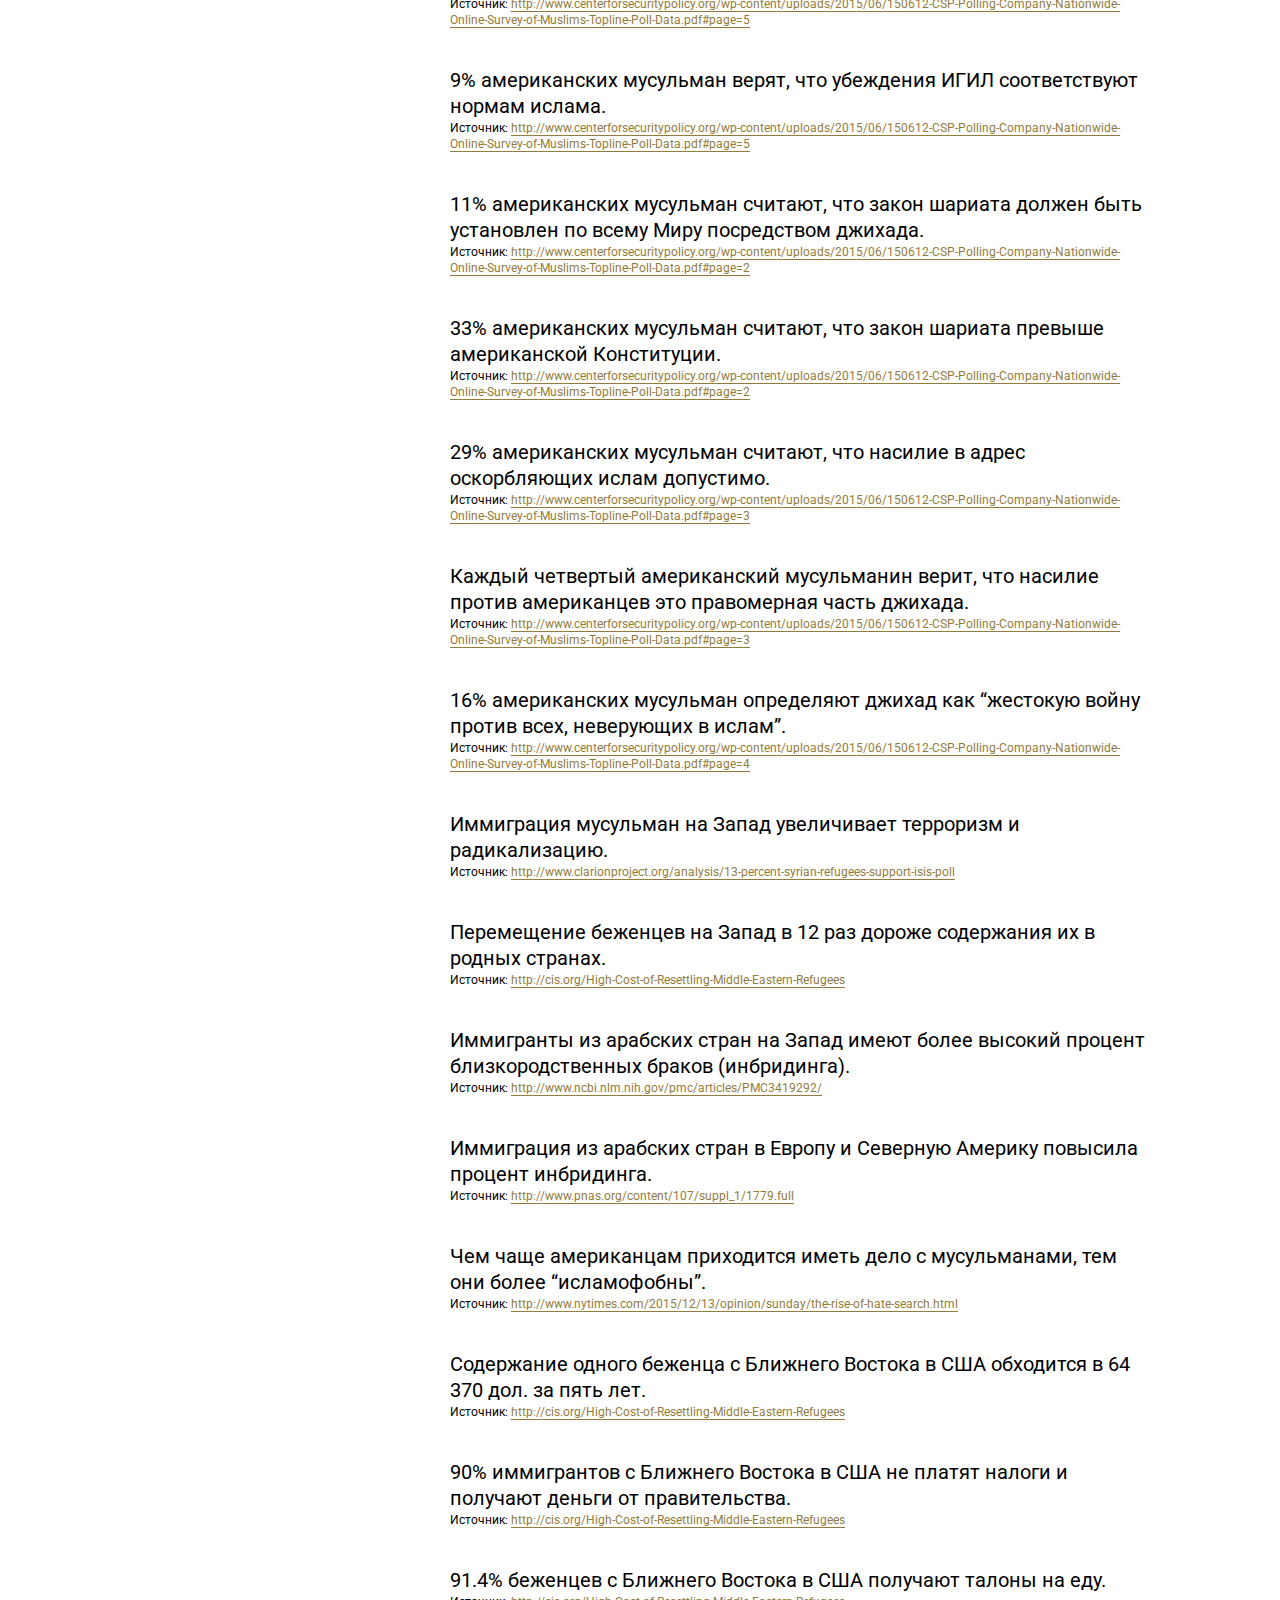
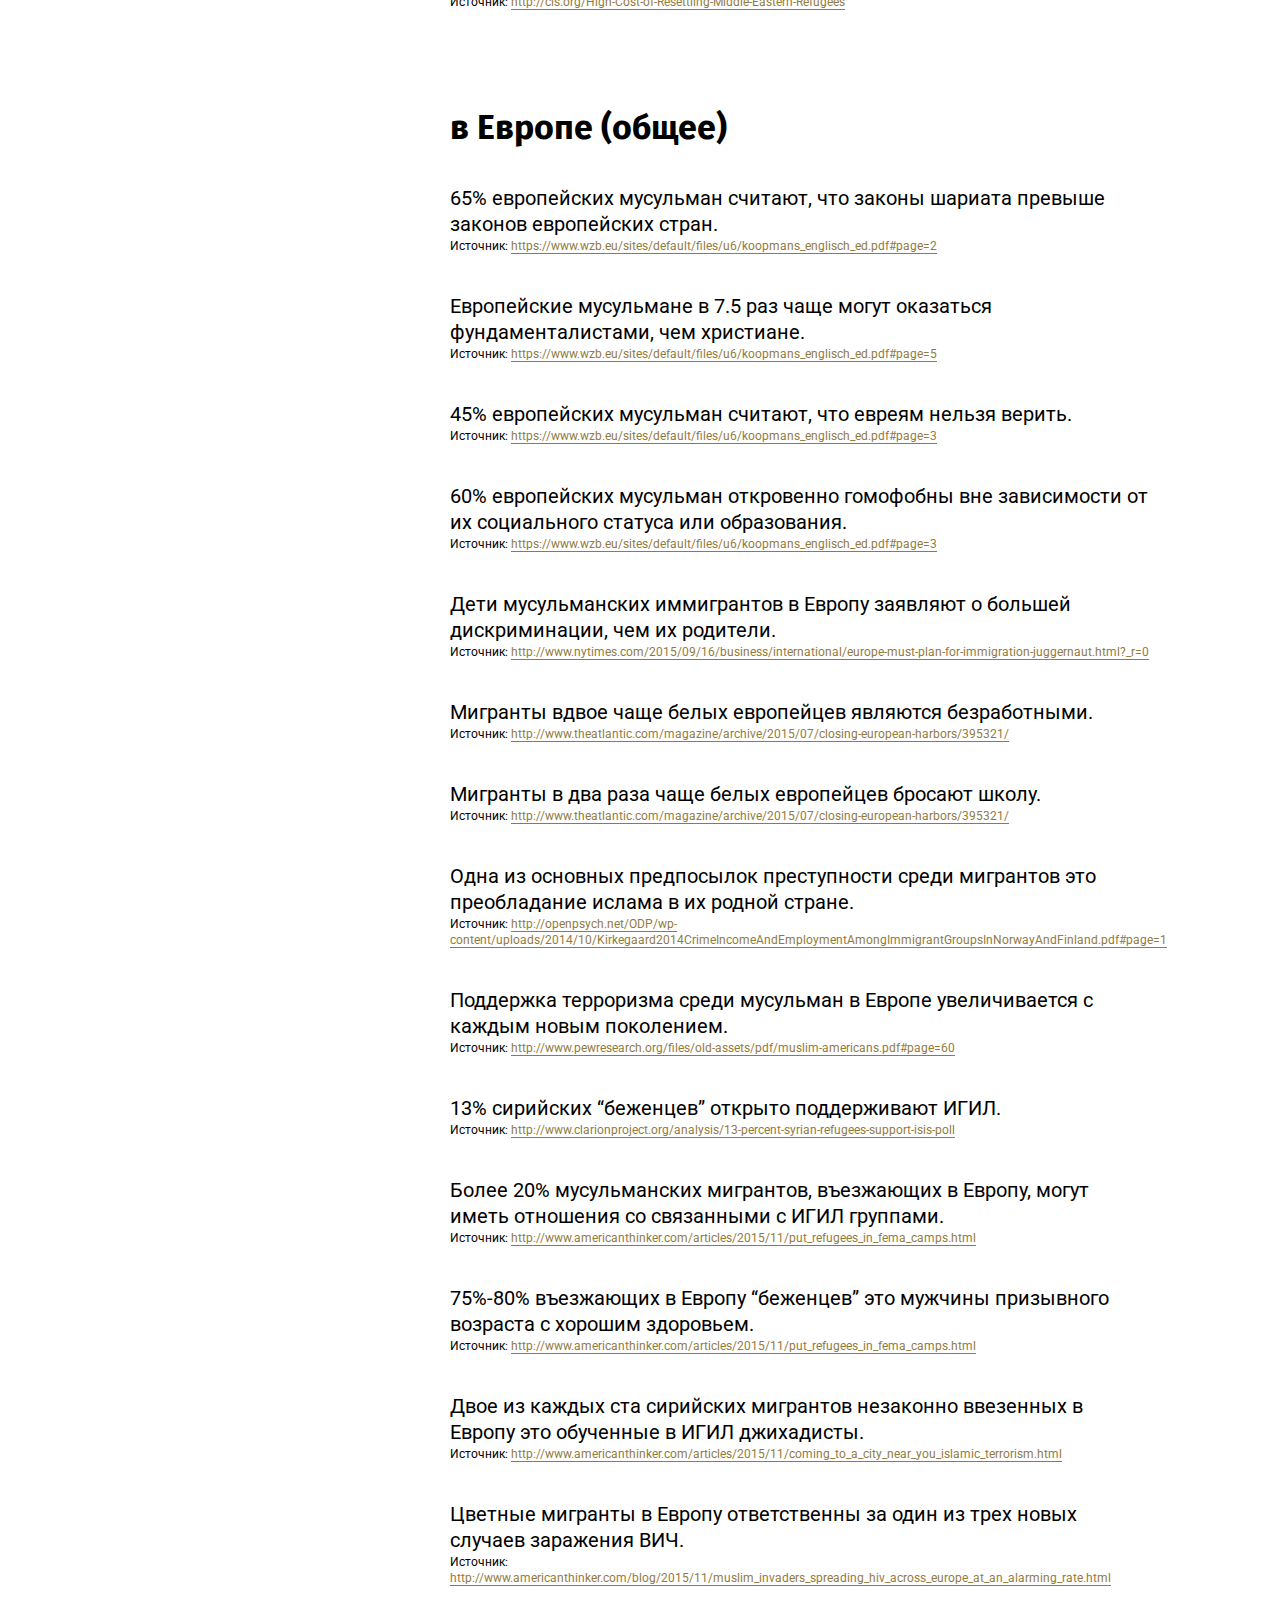
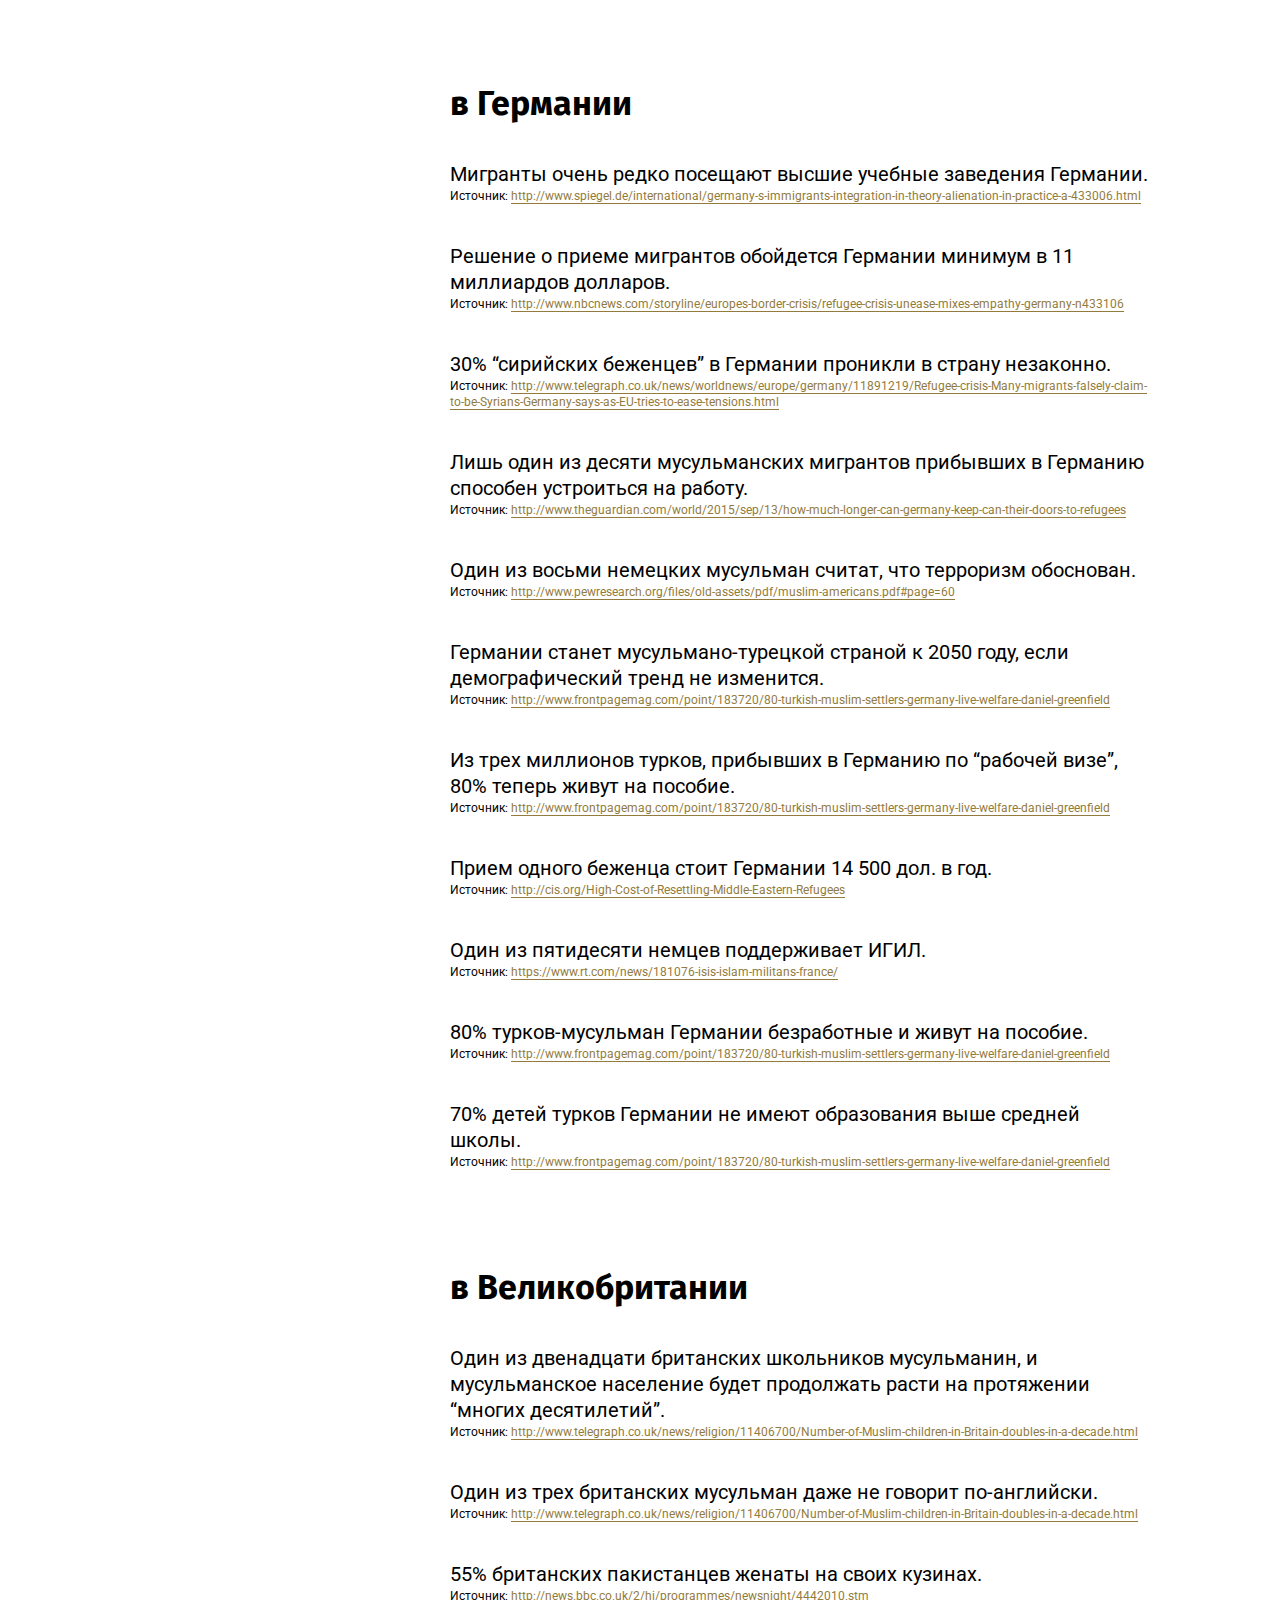
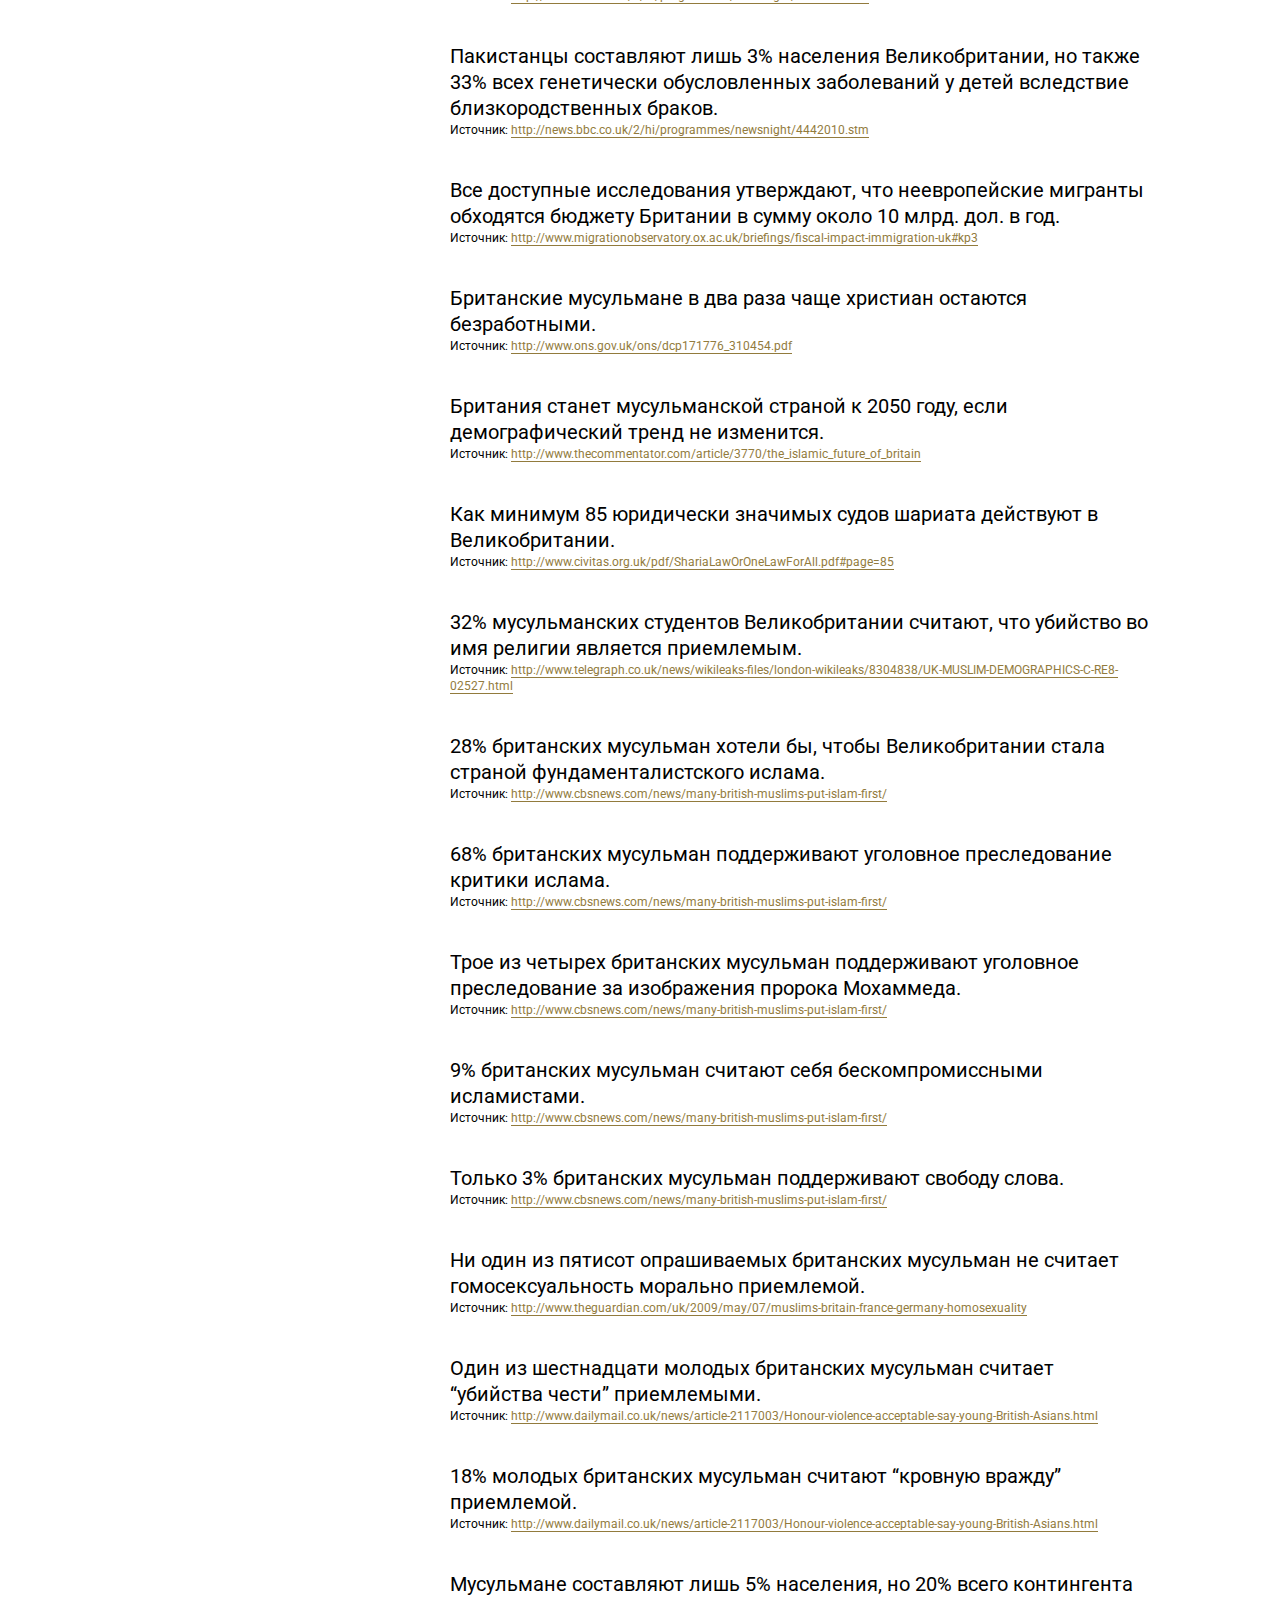
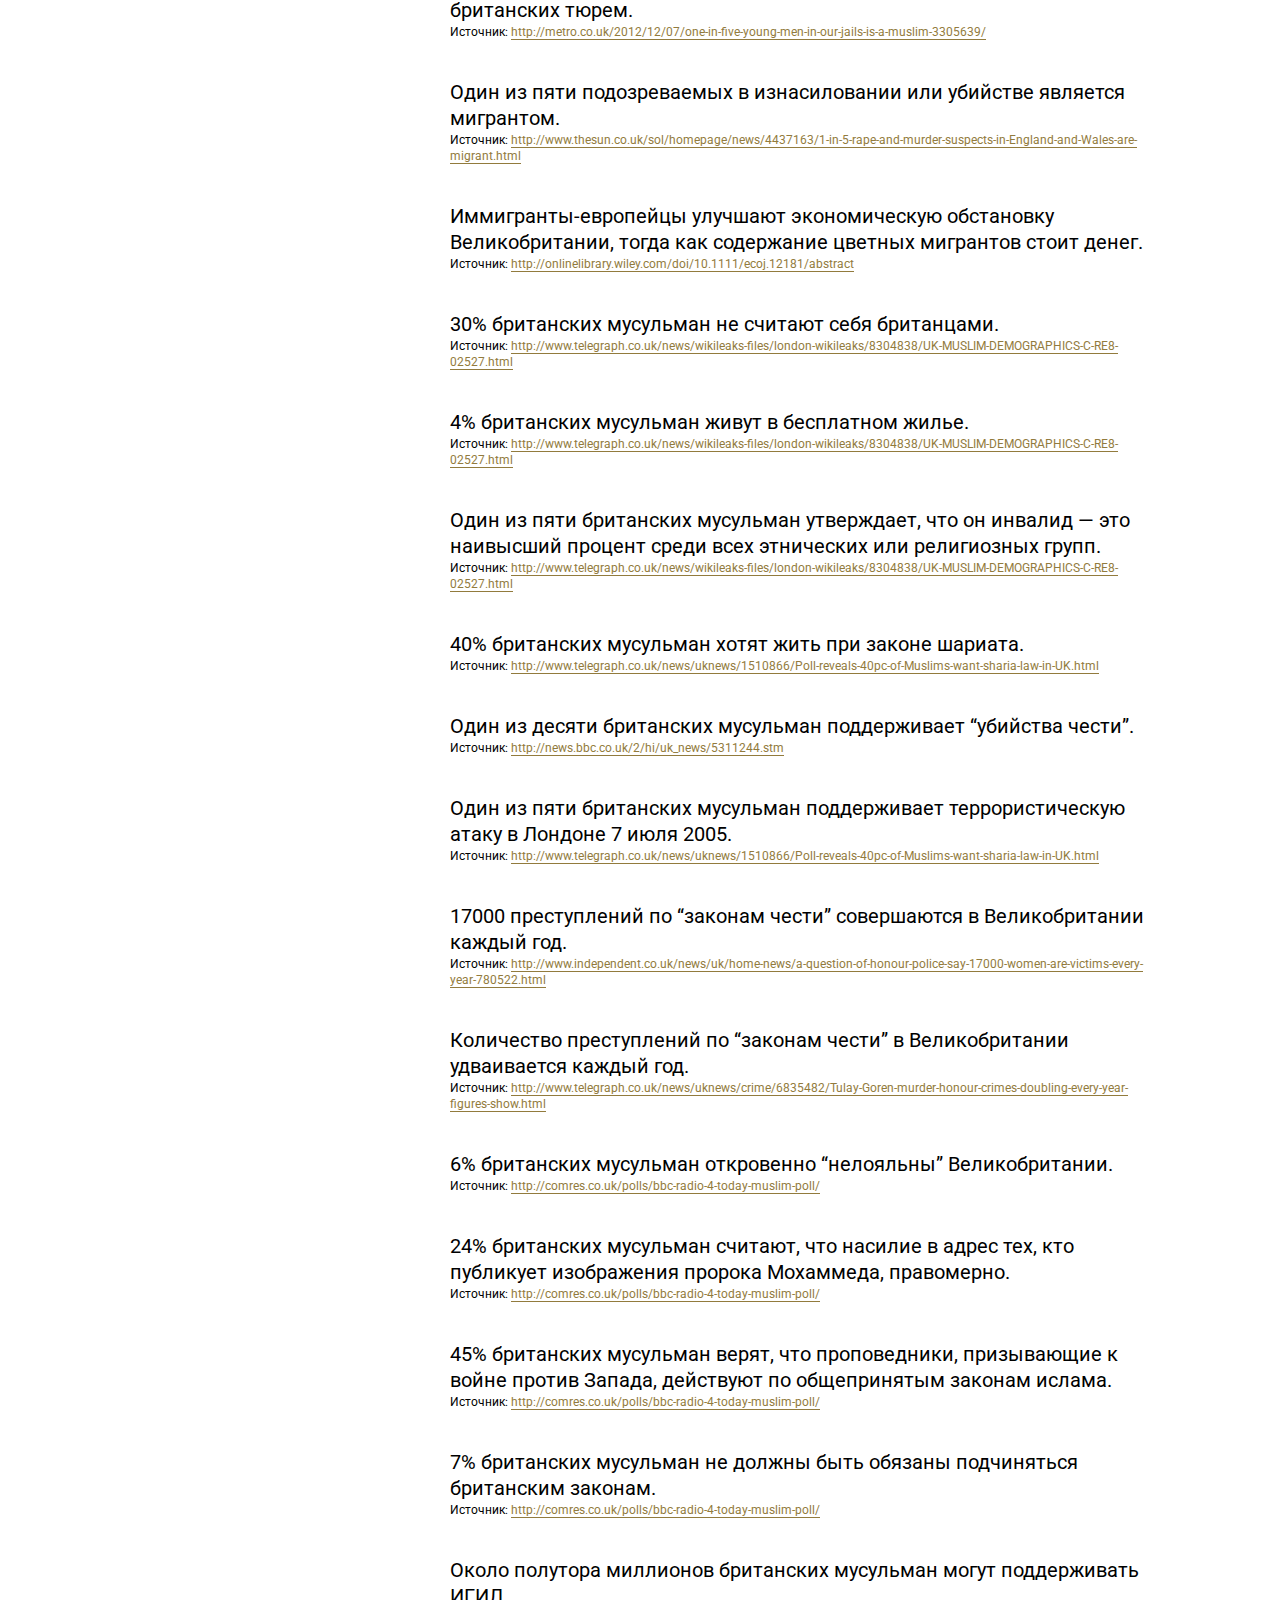
==== commit ff1ba3f5: "+" ====
--- a/index.html
+++ b/index.html
@@ -356,6 +356,11 @@
 					
 
 					<h3>Дополнения:</h3>
+                    
+                    <p>
+						<span class="newfact">новое</span>Студенты ЛГБТ обладают значительно худшим здоровьем, реже проводят профилактические осмотры и чаще посещают врачебный кабинет.
+					</p>
+					<a target="_blank" href="https://pediatrics.aappublications.org/content/141/3/e20171683"><span class="source">Источник</span><span class="s-link">https://pediatrics.aappublications.org/content/141/3/e20171683</span></a>
 					
 					
 					<p>
@@ -1274,7 +1279,7 @@
 						80% мигрантов-мусульман, живущих в Австралии, находятся на пособии.
 					</p><a target="_blank" href="https://www.pickeringpost.com/2016/10/05/the-islamic-welfare-fraud-we-refuse-to-recognise/"><span class="source">Источник</span><span class="s-link">https://www.pickeringpost.com/2016/10/05/the-islamic-welfare-fraud-we-refuse-to-recognise/</span></a>
                     <p>
-						Сумма, потраченная из австралийского бюджета на выплату пособий мигрантам-мусульманам превысила миллиард долларов.
+						Сумма, потраченная из австралийского бюджета на выплату пособий мигрантам-мусульманам, превысила миллиард долларов.
 					</p><a target="_blank" href="https://www.pickeringpost.com/2016/10/05/the-islamic-welfare-fraud-we-refuse-to-recognise/"><span class="source">Источник</span><span class="s-link">https://www.pickeringpost.com/2016/10/05/the-islamic-welfare-fraud-we-refuse-to-recognise/</span></a>
                     <p>
 						Большая часть мигрантов-мусульман Австралии получает пособие благодаря мошенническим схемам.
